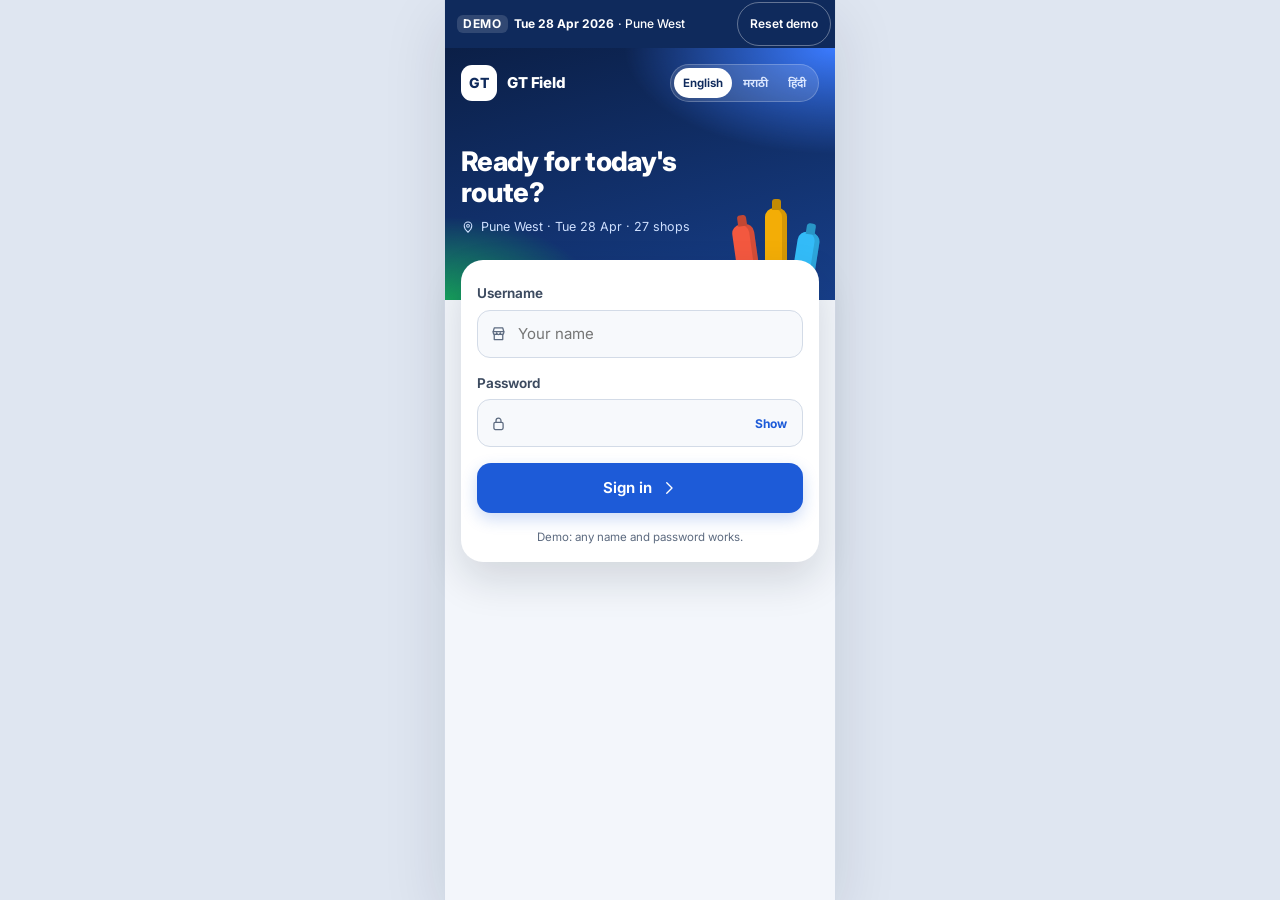
==== index.html @ ea98cc69 "390px frame, chic restyle, route map, login revamp, folds, booking cards, offer fix - Frame fixed at" ====
<!doctype html>
<!-- GT App prototype · hosted page, BUILT by scripts/build_single.py from scripts/shell.html, css/ and js/.
     Don't edit this file: edit the source and rebuild. It reads data/*.json next to it;
     to use the app without a server, open gt-app.html instead. -->
<html lang="en">
<head>
  <meta charset="utf-8">
  <meta name="viewport" content="width=device-width, initial-scale=1, viewport-fit=cover">
  <meta name="theme-color" content="#0f2a5c">
  <meta name="description" content="GT App prototype: a field-sales order flow for a soft-drinks rep in Pune West.">
  <title>GT App · prototype</title>
  <link rel="icon" href="data:image/svg+xml,%3Csvg xmlns='http://www.w3.org/2000/svg' viewBox='0 0 32 32'%3E%3Crect width='32' height='32' rx='7' fill='%231d4ed8'/%3E%3Ctext x='16' y='21' font-family='Inter,Arial,sans-serif' font-size='14' font-weight='700' fill='%23ffffff' text-anchor='middle'%3EGT%3C/text%3E%3C/svg%3E">
  <link rel="preconnect" href="https://fonts.googleapis.com">
  <link rel="preconnect" href="https://fonts.gstatic.com" crossorigin>
  <link rel="stylesheet" href="https://fonts.googleapis.com/css2?family=Inter:wght@400;500;600;700;800&family=Noto+Sans+Devanagari:wght@400;500;600;700&display=swap">
  <style>
/* GT App prototype · "field assistant"
   Clean, light and readable in sunlight: white cards on a cool grey page, one blue for actions,
   green for done, amber for attention. Restyle the whole app from the tokens below.
   Colour always means something, and never on its own (an icon or word goes with it). */

:root {
  /* colour: cool light surfaces, one blue for actions and selection, green for done/positive,
     amber for attention, red only for real problems. Text contrast on card/paper ≥ 4.5:1. */
  --paper: #f3f6fb;  --card: #ffffff;  --ink: #0f1c2e;  --ink-2: #3d4b60;  --muted: #5d6b80;
  --line: #e6ebf3;   --line-strong: #d3dbe7;
  --accent: #1d5bd8; --accent-ink: #ffffff; --accent-tint: #e8f0ff;
  --accent-press: #1649b0;
  --brand: #0f2a5c;  --brand-2: #1d5bd8;
  --green: #138a4f;  --green-press: #0f7342;
  --warm: #b4431a;
  --info-bg: #e8f0ff;    --info-ink: #1a4bb0;
  --caution-bg: #fff4de; --caution-ink: #7a4a05;
  --neutral-bg: #eef2f7; --neutral-ink: #3d4b60;
  --ok-bg: #e3f5ea;      --ok-ink: #11663c;
  --thin-bg: #f0ebfb;    --thin-ink: #4b3a88;
  --danger-bg: #fdecea;  --danger-ink: #a3261b;
  --press: #eef2f8;
  --margin-rule: transparent;

  /* type: one family (Inter; Noto Sans Devanagari for Marathi and Hindi), weights do the hierarchy */
  --font-body: "Inter", "Noto Sans Devanagari", system-ui, -apple-system, "Segoe UI", Roboto, "Noto Sans", sans-serif;
  --font-display: var(--font-body);
  --font-mono: var(--font-body);
  --t-xs: 12px; --t-sm: 13.5px; --t-md: 15px; --t-lg: 17px; --t-xl: 20px; --t-2xl: 23px;

  /* spacing, radius, sizes */
  --s1: 4px; --s2: 8px; --s3: 12px; --s4: 16px; --s5: 24px; --s6: 32px;
  --r1: 10px; --r2: 14px; --r3: 18px; --pill: 999px;
  --tap: 44px;
  --demo-h: 48px;
  --appbar-h: 56px;
  --shadow-card: 0 1px 2px rgba(15, 28, 46, 0.04), 0 4px 14px rgba(15, 28, 46, 0.05);
  --shadow-bar: 0 -6px 24px rgba(15, 28, 46, 0.08);
  --shadow-sheet: 0 -12px 40px rgba(15, 28, 46, 0.2);

  color-scheme: light;
}

/* ---------- base ---------- */
*, *::before, *::after { box-sizing: border-box; }
html { -webkit-text-size-adjust: 100%; text-size-adjust: 100%; }
body {
  margin: 0;
  background: var(--paper);
  color: var(--ink);
  font: 400 var(--t-md)/1.45 var(--font-body);
  -webkit-font-smoothing: antialiased;
  -webkit-tap-highlight-color: transparent;
}
body.has-sheet { overflow: hidden; }
h1, h2, h3, p, ul, ol, dl, dd, figure { margin: 0; }
ul, ol { padding: 0; list-style: none; }
a { color: var(--accent); }
button, input { font: inherit; color: inherit; }
button { cursor: pointer; }
code, .mono { font-family: var(--font-mono); font-size: 0.9em; }
pre { background: var(--neutral-bg); padding: var(--s3); border-radius: var(--r1); overflow-x: auto; }
[hidden] { display: none !important; }
:focus-visible { outline: 3px solid var(--accent); outline-offset: 2px; border-radius: 4px; }
.screen:focus { outline: none; }
.muted { color: var(--muted); }
.fine { font-size: var(--t-xs); color: var(--muted); line-height: 1.4; }
.num { font-variant-numeric: tabular-nums; }
.text-warn { color: var(--warm); display: inline-flex; align-items: center; gap: var(--s1); font-weight: 600; }

.icon { width: 20px; height: 20px; flex: none; }

.display {
  font-family: var(--font-display);
  font-weight: 750;
  font-size: var(--t-2xl);
  line-height: 1.2;
  letter-spacing: -0.02em;
  overflow-wrap: anywhere;
}
.eyebrow {
  font: 600 var(--t-xs)/1.3 var(--font-body);
  text-transform: uppercase;
  letter-spacing: 0.06em;
  color: var(--muted);
}

/* ---------- shell: a phone-width column (framed on wide screens) ---------- */
.shell { max-width: 390px; margin: 0 auto; min-height: 100vh; min-height: 100dvh; background: var(--paper); }
@media (min-width: 560px) {
  body { background: #dfe6f1; }
  .shell { box-shadow: 0 0 0 1px var(--line-strong), 0 20px 60px rgba(15, 28, 46, 0.12); }
}
.view { display: flex; flex-direction: column; min-height: calc(100vh - var(--demo-h)); min-height: calc(100dvh - var(--demo-h)); }
.page { flex: 1; padding: var(--s4) 0 var(--s5); }
.page-end { display: flex; margin: var(--s5) var(--s4) 0; }

.boot { display: grid; place-items: center; gap: var(--s3); padding: 30vh var(--s4) 0; color: var(--muted); text-align: center; }
.boot-mark { font: 800 var(--t-lg)/1 var(--font-display); background: var(--accent); color: #fff; border-radius: var(--r2); padding: 12px 10px; }
.noscript { padding: var(--s4); text-align: center; }

/* ---------- demo bar ---------- */
.demo-bar {
  height: var(--demo-h);
  display: flex; align-items: center; justify-content: space-between; gap: var(--s2);
  padding: 0 var(--s2) 0 var(--s3);
  background: var(--brand); color: #fff;
  font: 500 var(--t-xs)/1.2 var(--font-body);
}
.demo-bar-text { display: flex; align-items: center; gap: 6px; min-width: 0; white-space: nowrap; }
.demo-bar-text > span { flex: none; }
.demo-bar-text > .demo-bar-region { flex: 0 1 auto; min-width: 0; overflow: hidden; text-overflow: ellipsis; margin-left: -2px; }
.demo-bar-tag { background: rgba(255, 255, 255, 0.14); border-radius: 6px; padding: 2px 6px; text-transform: uppercase; letter-spacing: 0.06em; font-weight: 700; }
.demo-bar-date { font-weight: 700; }
.demo-bar-stub { background: #f6ead6; color: #74460f; border-radius: 4px; padding: 1px 5px; font-weight: 700; text-transform: uppercase; letter-spacing: 0.06em; }
.demo-bar-reset {
  flex: none;
  display: inline-flex; align-items: center; gap: 6px;
  min-height: 44px; padding: 0 12px; white-space: nowrap;
  margin-right: -4px;
  border: 1px solid rgba(255, 255, 255, 0.35); border-radius: var(--pill);
  background: transparent; color: #fff;
  font: 600 var(--t-xs)/1.2 var(--font-body);
}
.demo-bar-reset .icon { width: 14px; height: 14px; }
.demo-bar-reset:active { background: rgba(255, 255, 255, 0.12); }

/* ---------- app bar ---------- */
.app-bar {
  position: sticky; top: 0; z-index: 20;
  display: flex; align-items: center; gap: var(--s1);
  min-height: var(--appbar-h);
  padding: 0 var(--s2);
  background: rgba(255, 255, 255, 0.92);
  -webkit-backdrop-filter: saturate(1.4) blur(10px); backdrop-filter: saturate(1.4) blur(10px);
  border-bottom: 1px solid var(--line);
}
.app-bar-back {
  display: inline-flex; align-items: center; gap: 2px; flex: none;
  min-height: var(--tap); padding: 0 var(--s2) 0 var(--s1);
  color: var(--accent); font-weight: 600; text-decoration: none; border-radius: var(--r1);
}
.app-bar-back:active { background: var(--accent-tint); }
.app-bar-titles { min-width: 0; flex: 1; padding: var(--s2) 0; }
.app-bar-titles.is-flush { padding-left: var(--s2); }
.app-bar-title { font-size: var(--t-lg); font-weight: 700; letter-spacing: -0.01em; line-height: 1.25; white-space: nowrap; overflow: hidden; text-overflow: ellipsis; }
.app-bar-sub { font-size: var(--t-xs); color: var(--muted); white-space: nowrap; overflow: hidden; text-overflow: ellipsis; }
.app-bar-action {
  display: inline-flex; align-items: center; gap: 6px; flex: none;
  min-height: var(--tap); padding: 0 var(--s3);
  color: var(--accent); font-weight: 600; font-size: var(--t-sm); text-decoration: none; border-radius: var(--r1);
}
.app-bar-action:active { background: var(--accent-tint); }

/* ---------- buttons ---------- */
.btn {
  display: inline-flex; align-items: center; justify-content: center; gap: var(--s2);
  min-height: var(--tap); padding: 0 20px;
  border: 1px solid transparent; border-radius: var(--r2);
  font-size: var(--t-md); font-weight: 650; line-height: 1.2; text-align: center; text-decoration: none;
  transition: background-color 120ms ease, transform 80ms ease;
}
.btn:active:not(:disabled) { transform: scale(0.985); }
.btn:disabled { cursor: not-allowed; }
.btn-block { display: flex; width: 100%; }
.btn-primary { background: var(--accent); color: var(--accent-ink); box-shadow: 0 6px 16px rgba(29, 91, 216, 0.22); }
.btn-success { background: var(--green); color: #fff; box-shadow: 0 6px 16px rgba(19, 138, 79, 0.22); }
.btn-success:active:not(:disabled) { background: var(--green-press); }
.btn-primary:active:not(:disabled) { background: var(--accent-press); }
.btn-primary:disabled { background: var(--neutral-bg); color: var(--muted); box-shadow: none; }
.btn-secondary { background: var(--card); color: var(--ink); border-color: var(--line-strong); }
.btn-secondary:active { background: var(--press); }
.btn-ghost { background: transparent; color: var(--accent); }
.btn-ghost:active { background: var(--accent-tint); }
.btn-danger { background: var(--warm); color: #fff; }
.btn-danger-quiet { background: var(--card); color: var(--warm); border-color: var(--line-strong); }
.btn .icon { width: 18px; height: 18px; }

/* ---------- cards, sections, callouts ---------- */
.card {
  margin: 0 var(--s4) var(--s3);
  padding: var(--s4);
  background: var(--card);
  border: 1px solid var(--line);
  border-radius: var(--r3);
  box-shadow: var(--shadow-card);
}
.card-title, .section-title {
  display: flex; align-items: center; gap: var(--s2);
  font: 700 var(--t-sm)/1.3 var(--font-body);
  letter-spacing: -0.005em;
  color: var(--ink);
}
.card-title .icon, .section-title .icon { color: var(--accent); }
.card-title { margin-bottom: var(--s3); }
.card-title .icon, .section-title .icon { width: 16px; height: 16px; }
.section-title { margin: var(--s5) var(--s4) var(--s2); }
.sub-title { font-size: var(--t-sm); font-weight: 650; margin: var(--s4) 0 var(--s1); }

.callout {
  display: flex; gap: var(--s3); align-items: flex-start;
  margin: 0 var(--s4) var(--s3); padding: var(--s3) var(--s4);
  border-radius: var(--r2);
}
.callout .icon { margin-top: 1px; }
.callout-title { font-weight: 650; }
.callout-ok { background: var(--ok-bg); color: var(--ok-ink); }
.callout-caution { background: var(--caution-bg); color: var(--caution-ink); }

.inline-note {
  display: flex; gap: var(--s2); align-items: flex-start;
  margin-top: var(--s3); padding: var(--s2) var(--s3);
  background: var(--caution-bg); color: var(--caution-ink);
  border-radius: var(--r1); font-size: var(--t-sm);
}
.inline-note .icon { width: 18px; height: 18px; margin-top: 1px; }
.inline-note-info { background: var(--info-bg); color: var(--info-ink); margin: 0 var(--s4) var(--s3); }

/* key–value rows */
.kv > div {
  display: flex; justify-content: space-between; align-items: baseline; gap: var(--s3);
  padding: 10px 0; border-top: 1px solid var(--line);
}
.kv > div:first-child { border-top: 0; padding-top: 0; }
.kv > div:last-child { padding-bottom: 0; }
.kv + .kv { margin-top: 10px; padding-top: 10px; border-top: 1px solid var(--line); }
.kv dt { color: var(--ink-2); flex: none; }
.kv dd { text-align: right; font-weight: 600; font-variant-numeric: tabular-nums; overflow-wrap: anywhere; }
.kv dd .muted { font-weight: 400; }
.kv .is-warn dt, .kv .is-warn dd { color: var(--warm); }
.kv .is-warn dd { display: inline-flex; align-items: center; gap: var(--s1); }
.kv .kv-total dt { color: var(--ink); font-weight: 650; }
.kv .kv-total dd { font-size: var(--t-xl); }

/* ---------- pills, badges, tags ---------- */
.pill {
  display: inline-flex; align-items: center; gap: 4px;
  max-width: 100%; min-height: 26px; padding: 2px 10px;
  border-radius: var(--pill);
  font-size: var(--t-xs); font-weight: 650; line-height: 1.3;
}
.pill .icon { width: 14px; height: 14px; }
.pill-info { background: var(--info-bg); color: var(--info-ink); }
.pill-caution { background: var(--caution-bg); color: var(--caution-ink); }
.pill-neutral { background: var(--neutral-bg); color: var(--neutral-ink); }
.pill-ok { background: var(--ok-bg); color: var(--ok-ink); }
.pill-thin { background: var(--thin-bg); color: var(--thin-ink); }
.pill-tier { background: var(--card); color: var(--ink); border: 1px solid var(--line-strong); }
.tier-gem { width: 8px; height: 8px; transform: rotate(45deg); border-radius: 1px; background: var(--ink-2); flex: none; margin: 0 2px; }
.pill-tier[data-tier="Diamond"] .tier-gem { background: var(--ink); }
.pill-tier[data-tier="Gold"] .tier-gem { background: #9a7417; }
.pill-tier[data-tier="Silver"] .tier-gem { background: #8e8b83; }
.pill-tier[data-tier="Bronze"] .tier-gem { background: #9b5a2f; }
.pill-tier[data-tier="Iron"] .tier-gem { background: #55524b; border-radius: 50%; transform: none; }

.persona-tag {
  display: inline-block; align-self: flex-start;
  margin-top: var(--s2); padding: 1px 6px;
  border: 1px dashed var(--line-strong); border-radius: 6px;
  font: 500 var(--t-xs)/1.5 var(--font-body); color: var(--muted);
}

/* ---------- lists and rows ---------- */
.list {
  margin: 0 var(--s4);
  background: var(--card);
  border: 1px solid var(--line);
  border-radius: var(--r3);
  box-shadow: var(--shadow-card);
  overflow: hidden;
}
.list > li + li { border-top: 1px solid var(--line); }
.row {
  display: flex; align-items: center; gap: var(--s3);
  min-height: 72px; padding: 14px var(--s3) 14px var(--s4);
  color: inherit; text-decoration: none;
}
.row:active { background: var(--press); }
.row-main { display: flex; flex-direction: column; min-width: 0; flex: 1; }
.row-title { font-size: var(--t-md); font-weight: 650; line-height: 1.3; overflow-wrap: anywhere; }
.row-meta { font-size: var(--t-sm); color: var(--ink-2); margin-top: 2px; }
.row-tags { display: flex; flex-wrap: wrap; gap: 6px; margin-top: var(--s2); }
.row-chev { color: var(--muted); }
.list-count { margin: 0 var(--s4) var(--s2); font-size: var(--t-sm); color: var(--muted); }

.route-stop {
  flex: none; display: grid; place-items: center;
  width: 32px; height: 32px; border-radius: 50%;
  background: var(--accent-tint); border: 0;
  font: 700 var(--t-sm)/1 var(--font-body); color: var(--accent);
}
.route-row.is-done .route-stop { background: var(--ok-bg); border-color: transparent; color: var(--ok-ink); }
.route-row.is-done .route-stop .icon { width: 18px; height: 18px; }

/* ---------- landing ---------- */
.hero { padding: var(--s2) var(--s4) var(--s4); }
.hero-title { margin-top: var(--s1); }
.hero-sub { margin-top: var(--s1); color: var(--ink-2); font-size: var(--t-sm); }
.progress-head { display: flex; align-items: center; justify-content: space-between; gap: var(--s2); flex-wrap: wrap; }
.progress-title { font-size: var(--t-md); }
.progress-track { display: flex; gap: 4px; margin: var(--s3) 0 var(--s4); }
.progress-seg { flex: 1; height: 8px; border-radius: var(--pill); background: var(--line-strong); }
.progress-seg.is-on { background: var(--green); }
.stats { display: grid; grid-template-columns: repeat(3, 1fr); gap: var(--s2); }
.stats > div { padding: var(--s2) var(--s3); background: var(--paper); border-radius: var(--r1); border: 1px solid var(--line); }
.stats dt { font-size: var(--t-xs); color: var(--muted); }
.stats dd { font-size: var(--t-lg); font-weight: 800; letter-spacing: -0.01em; font-variant-numeric: tabular-nums; overflow-wrap: anywhere; }
.progress .fine { margin-top: var(--s3); }

/* ---------- toolbar: search + chips ---------- */
.toolbar {
  position: sticky; top: var(--appbar-h); z-index: 15;
  padding: var(--s3) 0 var(--s1);
  background: var(--paper);
  border-bottom: 1px solid var(--line);
}
.search {
  display: flex; align-items: center; gap: var(--s2);
  margin: 0 var(--s4);
  height: calc(var(--tap) + 2px); padding-left: var(--s3);
  background: var(--card);
  border: 1px solid var(--line-strong); border-radius: var(--r2);
}
.search:focus-within { border-color: var(--accent); box-shadow: 0 0 0 3px var(--accent-tint); }
.search .icon { color: var(--muted); }
.search-input { flex: 1; min-width: 0; height: 100%; border: 0; background: transparent; font-size: var(--t-md); outline: none; }
.search-input::-webkit-search-cancel-button { display: none; }
.search-input::placeholder { color: var(--muted); }
.search-clear { height: 100%; padding: 0 var(--s4); border: 0; background: transparent; color: var(--accent); font-weight: 600; font-size: var(--t-sm); border-radius: 0 var(--r2) var(--r2) 0; }

.chips {
  display: flex; gap: var(--s2);
  padding: var(--s2) var(--s4);
  overflow-x: auto; overscroll-behavior-x: contain;
  scrollbar-width: none;
}
.chips::-webkit-scrollbar { display: none; }
.chip {
  flex: none;
  display: inline-flex; align-items: center; gap: 6px;
  min-height: 44px; padding: 0 14px;
  border: 1px solid var(--line-strong); border-radius: var(--pill);
  background: var(--card); color: var(--ink-2);
  font-size: var(--t-sm); font-weight: 600; white-space: nowrap;
}
.chip[aria-pressed="true"] { background: var(--accent-tint); border-color: var(--accent); color: var(--accent); }
.chip-count { font: 700 var(--t-xs)/1 var(--font-body); opacity: 0.75; }

/* ---------- empty states ---------- */
.empty { display: flex; flex-direction: column; align-items: center; text-align: center; gap: var(--s2); padding: var(--s6) var(--s5); }
.empty.is-compact { padding: var(--s3) 0 var(--s1); }
.empty-icon { display: grid; place-items: center; width: 48px; height: 48px; border-radius: 50%; background: var(--neutral-bg); color: var(--ink-2); }
.empty.is-compact .empty-icon { width: 40px; height: 40px; }
.empty-title { font-size: var(--t-lg); font-weight: 650; overflow-wrap: anywhere; }
.empty.is-compact .empty-title { font-size: var(--t-md); }
.empty-body { color: var(--ink-2); max-width: 32ch; }
.empty .btn { margin-top: var(--s2); }

/* ---------- login ---------- */
.login {
  padding: var(--s6) var(--s4) var(--s5);
  background: radial-gradient(120% 60% at 100% 0%, #dbe7ff 0, rgba(219, 231, 255, 0) 60%), linear-gradient(180deg, #eef3fc 0, var(--paper) 55%);
}
.login-brand { display: flex; align-items: center; gap: var(--s3); margin-left: var(--s5); }
.brand-mark {
  display: grid; place-items: center; flex: none;
  width: 52px; height: 52px; border-radius: var(--r2);
  background: linear-gradient(135deg, var(--brand-2), var(--brand)); color: #fff;
  font: 800 var(--t-xl)/1 var(--font-display);
  box-shadow: 0 8px 20px rgba(29, 91, 216, 0.3);
}
.login-title { display: flex; align-items: baseline; flex-wrap: wrap; gap: var(--s2); }
.proto-tag { font: 600 var(--t-xs)/1.4 var(--font-body); color: var(--muted); border: 1px dashed var(--line-strong); padding: 1px 6px; border-radius: 6px; letter-spacing: 0; background: var(--paper); }
.login-lede { margin: var(--s5) 0 var(--s4) var(--s5); color: var(--ink-2); font-size: var(--t-lg); line-height: 1.4; }
.login-form { margin: 0; display: grid; gap: var(--s4); padding: var(--s5) var(--s4); }
.login-foot { margin: var(--s5) 0 0 var(--s5); font-size: var(--t-sm); color: var(--muted); line-height: 1.6; }
.login-foot strong { color: var(--ink); }
.field { display: grid; gap: 6px; }
.field-label { font-size: var(--t-sm); font-weight: 650; color: var(--ink-2); }
.input {
  height: var(--tap); padding: 0 var(--s3);
  background: var(--card); border: 1px solid var(--line-strong); border-radius: var(--r2);
  font-size: var(--t-md);
}
.input:focus { outline: none; border-color: var(--accent); box-shadow: 0 0 0 3px var(--accent-tint); }
.input[aria-invalid="true"] { border-color: var(--warm); }
.field-error { display: flex; align-items: center; gap: 6px; color: var(--warm); font-size: var(--t-sm); font-weight: 600; }
.field-error .icon { width: 16px; height: 16px; }
.hint { display: flex; align-items: center; justify-content: center; gap: 6px; color: var(--muted); font-size: var(--t-sm); }
.hint .icon { width: 16px; height: 16px; }

/* ---------- outlet details ---------- */
.outlet-head { display: flex; flex-direction: column; padding: 0 var(--s4) var(--s4); }
.outlet-head .persona-tag { margin: 0 0 var(--s2); }
.outlet-addr { margin-top: var(--s2); color: var(--ink-2); }
.outlet-owner { margin-top: var(--s2); font-size: var(--t-sm); color: var(--ink-2); }
.outlet-head .row-tags { margin-top: var(--s3); }

.scheme-list { display: grid; gap: var(--s2); }
.scheme-row {
  display: flex; align-items: center; gap: var(--s2);
  min-height: 56px; padding: var(--s3) var(--s2) var(--s3) var(--s3);
  border: 1px solid var(--line); border-left: 4px solid var(--line-strong); border-radius: var(--r2);
  color: inherit; text-decoration: none; background: var(--card);
}
.scheme-row:active { background: var(--press); }
.scheme-row.st-enrolled { border-left-color: var(--green); background: #f4fbf7; }
.scheme-row.st-applicable { border-left-color: var(--info-ink); }
.scheme-row.st-used { border-left-color: var(--line-strong); }
.scheme-row.st-not { border-left-style: dashed; }
.scheme-row-main { display: flex; flex-direction: column; min-width: 0; flex: 1; }
.scheme-head { display: flex; flex-wrap: wrap; align-items: center; justify-content: space-between; gap: var(--s1) var(--s2); }
.scheme-name { font-weight: 650; }
.scheme-offer { margin-top: 2px; color: var(--ink-2); font-size: var(--t-sm); }
.scheme-meta { margin-top: var(--s1); font-size: var(--t-xs); color: var(--muted); }
.scheme-row.st-not .scheme-name, .scheme-row.st-not .scheme-offer { color: var(--muted); }
.scheme-legend { margin-top: var(--s3); }

.mini-list > li {
  display: grid; grid-template-columns: 1fr auto auto; gap: var(--s3); align-items: baseline;
  padding: 8px 0; border-top: 1px solid var(--line); font-size: var(--t-sm);
}
.mini-list > li:first-child { border-top: 0; }
.mini-list > li > span:last-child { text-align: right; font-weight: 600; min-width: 64px; }
.mini-list .pill { min-height: 20px; padding: 0 6px; margin-left: 4px; }

.strip { margin: 0; }
.strip-bars { display: grid; grid-template-columns: repeat(13, 1fr); gap: 4px; align-items: end; height: 76px; }
.strip-col { display: flex; flex-direction: column; justify-content: flex-end; align-items: stretch; height: 100%; min-width: 0; }
.strip-val { font: 600 var(--t-xs)/1.2 var(--font-body); letter-spacing: -0.02em; color: var(--ink-2); text-align: center; margin-bottom: 3px; min-height: 13px; }
.strip-bar { display: block; background: var(--accent); border-radius: 3px 3px 1px 1px; }
.strip-col.is-current .strip-bar {
  background: repeating-linear-gradient(135deg, var(--accent) 0 3px, #8fb0ee 3px 6px);
}
.strip-col.is-zero .strip-bar { background: var(--line-strong); }
.strip-labels { display: grid; grid-template-columns: repeat(13, 1fr); gap: 4px; margin-top: 4px; font: 500 var(--t-xs)/1 var(--font-body); color: var(--muted); text-align: center; }
.strip-labels .is-current { color: var(--ink); font-weight: 700; }
.strip figcaption { margin-top: var(--s2); }

.notes > li + li { margin-top: var(--s3); padding-top: var(--s3); border-top: 1px solid var(--line); }
.note-date { font: 600 var(--t-xs)/1.3 var(--font-body); color: var(--muted); margin-bottom: 2px; }

/* ---------- sticky bottom bars ---------- */
.bottom-bar, .cart-bar {
  position: sticky; bottom: 0; z-index: 15;
  padding: var(--s3) var(--s4) calc(var(--s3) + env(safe-area-inset-bottom));
  background: var(--card);
  border-top: 1px solid var(--line);
  box-shadow: var(--shadow-bar);
}
.bottom-bar-split { display: grid; grid-template-columns: auto 1fr; gap: var(--s2); }

/* ---------- booking ---------- */
.page-book { padding-top: var(--s3); }
.sku-list { margin: 0 var(--s4); display: grid; gap: var(--s2); }
.sku {
  display: grid; grid-template-columns: minmax(0, 1fr) auto; column-gap: var(--s3); align-items: center;
  padding: var(--s3) var(--s3) var(--s3) var(--s4);
  background: var(--card);
  border: 1px solid var(--line); border-radius: var(--r3);
  box-shadow: var(--shadow-card);
  position: relative;
}
.sku.has-qty { border-color: #b7cbf3; box-shadow: inset 4px 0 0 var(--accent), var(--shadow-card); }
.sku-text { min-width: 0; }
.sku-name { font-weight: 650; line-height: 1.3; overflow-wrap: anywhere; }
.sku-pack { margin-top: 2px; font: 500 var(--t-xs)/1.4 var(--font-body); color: var(--muted); }
.sku-rate { margin-top: 2px; font-size: var(--t-sm); color: var(--ink-2); }
.sku-rate strong { color: var(--ink); font-variant-numeric: tabular-nums; }
.sku-chips { grid-column: 1 / -1; display: flex; flex-wrap: wrap; gap: 6px; margin-top: var(--s2); }
.sku .slot { grid-column: 1 / -1; }
.scheme-chip {
  display: inline-flex; align-items: center; gap: 4px;
  min-height: 26px; padding: 2px 10px 2px 8px;
  border-radius: var(--pill);
  background: var(--info-bg); color: var(--info-ink);
  font-size: var(--t-xs); font-weight: 650;
}
.scheme-chip .icon { width: 14px; height: 14px; }
.scheme-chip.is-off { background: transparent; color: var(--muted); border: 1px dashed var(--line-strong); padding-left: 10px; font-weight: 500; }
.scheme-chip.is-used { background: var(--neutral-bg); color: var(--neutral-ink); }

.stepper {
  display: inline-flex; align-items: stretch;
  border: 1px solid var(--line-strong); border-radius: var(--r2);
  background: var(--card); overflow: hidden;
}
.step {
  width: var(--tap); height: var(--tap);
  border: 0; background: transparent; color: var(--accent);
  font-size: 24px; font-weight: 500; line-height: 1;
}
.step:active:not(:disabled) { background: var(--accent-tint); }
.step:disabled { color: var(--line-strong); cursor: default; }
.qty {
  width: 52px; height: var(--tap);
  border: 0; border-left: 1px solid var(--line); border-right: 1px solid var(--line);
  background: transparent; text-align: center;
  font-size: var(--t-lg); font-weight: 700; font-variant-numeric: tabular-nums;
}
.qty:focus { outline: none; background: var(--accent-tint); }
.sku.has-qty .qty { color: var(--accent); }
.qty-hint { grid-column: 1 / -1; justify-self: end; margin-top: var(--s1); font-size: var(--t-xs); font-weight: 650; color: var(--warm); }

.cart-bar { display: flex; align-items: center; justify-content: space-between; gap: var(--s3); }
.cart-sum { min-width: 0; }
.cart-main { display: flex; flex-wrap: wrap; gap: 0 var(--s2); font-size: var(--t-lg); font-variant-numeric: tabular-nums; }
.cart-main span { color: var(--ink-2); }
.cart-extra { font-size: var(--t-sm); color: var(--ok-ink); font-weight: 600; }
.cart-extra.is-quiet { color: var(--muted); font-weight: 400; }
.cart-bar .btn { flex: none; padding: 0 16px 0 20px; }

/* ---------- review ---------- */
.review-outlet { font-family: var(--font-display); font-size: var(--t-xl); font-weight: 750; letter-spacing: -0.015em; line-height: 1.2; }
.review-head .row-tags { margin-top: var(--s3); }
.lines { margin-bottom: var(--s2); }
.line { padding: 10px 0; border-top: 1px solid var(--line); }
.line:first-child { border-top: 0; padding-top: 0; }
.line { display: grid; grid-template-columns: minmax(0, 1fr) auto; gap: 2px var(--s3); align-items: baseline; }
.line-name { font-weight: 600; overflow-wrap: anywhere; }
.line-qty { font-size: var(--t-sm); color: var(--ink-2); font-variant-numeric: tabular-nums; }
.line-value { font-weight: 650; }
.line-free { grid-column: 1 / -1; display: inline-flex; align-items: center; gap: 6px; justify-self: start; margin-top: 4px; padding: 2px 10px 2px 8px; border-radius: var(--pill); background: var(--ok-bg); color: var(--ok-ink); font-size: var(--t-sm); font-weight: 650; }
.line-free .icon { width: 16px; height: 16px; }
.scheme-notes { display: grid; gap: var(--s2); }
.scheme-note { display: flex; gap: var(--s2); align-items: flex-start; font-size: var(--t-sm); padding: var(--s2) var(--s3); border-radius: var(--r1); }
.scheme-note .icon { width: 18px; height: 18px; flex: none; margin-top: 1px; }
.scheme-note.is-on { background: var(--ok-bg); color: var(--ok-ink); }
.scheme-note.is-warn { background: var(--caution-bg); color: var(--caution-ink); }
.scheme-note.is-off { background: var(--paper); color: var(--muted); }

/* scheme estimate on review: visibly separate from what is billed */
.est-box { margin-top: var(--s3); padding: var(--s3); border: 1px dashed #b7cbf3; border-radius: var(--r2); background: #f7faff; }
.est-title { display: flex; align-items: center; gap: 6px; font-size: var(--t-sm); font-weight: 700; color: var(--info-ink); margin-bottom: var(--s2); }
.est-title .icon { width: 16px; height: 16px; }
.est-box .fine { margin-top: var(--s2); }

/* ---------- saved ---------- */
.saved-hero { display: flex; flex-direction: column; align-items: center; text-align: center; padding: var(--s5) var(--s4) var(--s5); gap: var(--s2); }
.saved-icon { display: grid; place-items: center; width: 64px; height: 64px; border-radius: 50%; background: var(--ok-bg); color: var(--ok-ink); }
.saved-icon .icon { width: 32px; height: 32px; }
.saved-outlet { color: var(--ink-2); font-size: var(--t-lg); }
.stack { display: grid; gap: var(--s2); margin: var(--s4) var(--s4) 0; }

/* ---------- fatal ---------- */
.fatal { padding-top: var(--s6); }
.fatal .card { display: grid; gap: var(--s3); }
.fatal-icon { color: var(--warm); }
.fatal-icon .icon { width: 32px; height: 32px; }
.fatal .display { font-size: var(--t-xl); }

/* ---------- bottom sheet ---------- */
.sheet-wrap { position: fixed; inset: 0; z-index: 50; display: flex; align-items: flex-end; justify-content: center; }
.sheet-backdrop { position: absolute; inset: 0; background: rgba(15, 28, 46, 0.45); animation: fade-in 160ms ease both; }
.sheet {
  position: relative; width: 100%; max-width: 480px;
  max-height: 88vh; max-height: 88dvh; overflow-y: auto; overscroll-behavior: contain;
  padding: var(--s3) var(--s4) calc(var(--s4) + env(safe-area-inset-bottom));
  background: var(--card); border-radius: var(--r3) var(--r3) 0 0;
  box-shadow: var(--shadow-sheet);
  animation: sheet-up 200ms cubic-bezier(0.2, 0.8, 0.2, 1) both;
}
.sheet-handle { display: block; width: 40px; height: 4px; margin: 0 auto var(--s4); border-radius: var(--pill); background: var(--line-strong); }
.sheet-title { font-family: var(--font-display); font-size: var(--t-xl); font-weight: 750; letter-spacing: -0.015em; line-height: 1.2; }
.sheet-body { margin-top: var(--s2); color: var(--ink-2); display: grid; gap: var(--s2); }
.sheet-actions { display: grid; gap: var(--s2); margin-top: var(--s5); }
.sheet-wrap.is-leaving .sheet { animation: sheet-down 160ms ease both; }
.sheet-wrap.is-leaving .sheet-backdrop { animation: fade-out 160ms ease both; }
@keyframes sheet-up { from { transform: translateY(100%); } to { transform: none; } }
@keyframes sheet-down { from { transform: none; } to { transform: translateY(100%); } }
@keyframes fade-in { from { opacity: 0; } to { opacity: 1; } }
@keyframes fade-out { from { opacity: 1; } to { opacity: 0; } }

/* ---------- toast ---------- */
.toast {
  position: fixed; left: 50%; bottom: calc(96px + env(safe-area-inset-bottom)); z-index: 60;
  display: flex; align-items: center; gap: var(--s2);
  width: max-content; max-width: min(440px, calc(100vw - 32px));
  padding: var(--s3) var(--s4);
  background: var(--ink); color: #fff;
  border-radius: var(--r2); box-shadow: 0 10px 30px rgba(15, 28, 46, 0.25);
  font-size: var(--t-sm); font-weight: 600;
  opacity: 0; transform: translate(-50%, 8px);
  transition: opacity 200ms ease, transform 200ms ease;
}
.toast.is-in { opacity: 1; transform: translate(-50%, 0); }
.toast .icon { width: 18px; height: 18px; color: #9fd8b5; }

@media (prefers-reduced-motion: reduce) {
  *, *::before, *::after { animation-duration: 1ms !important; transition-duration: 1ms !important; }
}

/* ---------- round 3: language, scheme states, collapsible, directions ---------- */
.lang-btn {
  flex: none; display: inline-flex; align-items: center; gap: 4px;
  min-height: 44px; padding: 0 10px; margin-left: 2px;
  border: 1px solid var(--line-strong); border-radius: var(--pill);
  background: var(--card); color: var(--ink-2);
  font-size: var(--t-xs); font-weight: 700;
}
.lang-btn .icon { width: 16px; height: 16px; }
.lang-btn:active { background: var(--press); }
.lang-seg { display: flex; gap: 4px; padding: 4px; margin: 0 0 var(--s5) var(--s5); border: 1px solid var(--line-strong); border-radius: var(--pill); background: var(--card); width: fit-content; }
.lang-seg-btn { min-height: 44px; padding: 0 14px; border: 0; border-radius: var(--pill); background: transparent; color: var(--ink-2); font-weight: 650; font-size: var(--t-sm); }
.lang-seg-btn[aria-pressed="true"] { background: var(--accent); color: #fff; }

.outlet-actions { display: flex; align-items: center; justify-content: space-between; gap: var(--s3); margin-top: var(--s3); }
.outlet-actions .outlet-owner { margin: 0; min-width: 0; }
.btn-compact { flex: none; min-height: 44px; padding: 0 14px; font-size: var(--t-sm); border-radius: var(--pill); }
.btn-compact .icon { width: 18px; height: 18px; color: var(--accent); }

/* scheme states: each looks different at a glance */
.pill-applicable { background: var(--info-bg); color: var(--info-ink); border: 1px solid #c3d3f3; }
.pill-enrolled { background: var(--green); color: #fff; }
.pill-enrolled .icon { stroke-width: 2.6; }
.pill-used { background: var(--neutral-bg); color: var(--neutral-ink); }
.pill-off { background: transparent; color: var(--muted); border: 1px dashed var(--line-strong); font-weight: 600; }

/* collapsible card (cooler) */
details.collapse { padding: 0; }
.collapse-head {
  display: flex; align-items: center; gap: var(--s2);
  min-height: 56px; padding: var(--s3) var(--s3) var(--s3) var(--s4);
  list-style: none; cursor: pointer;
}
.collapse-head::-webkit-details-marker { display: none; }
.collapse-head .card-title { margin: 0; flex: none; }
.collapse-sum { margin-left: auto; display: inline-flex; align-items: center; gap: 4px; font-size: var(--t-sm); color: var(--ink-2); text-align: right; min-width: 0; }
.collapse-sum .icon { width: 16px; height: 16px; }
.collapse-chev { color: var(--muted); transition: transform 150ms ease; flex: none; }
details[open] > summary .collapse-chev { transform: rotate(90deg); }
.collapse-body { padding: 0 var(--s4) var(--s4); }

/* scheme chips on Order booking: applicable ones are buttons that add the scheme's quantity */
button.scheme-chip { border: 0; font: inherit; font-size: var(--t-xs); font-weight: 650; cursor: pointer; }
.scheme-chip.is-add { min-height: 44px; padding: 4px 6px 4px 12px; gap: 6px; border: 1px solid #c3d3f3; }
.scheme-chip.is-add:active { background: #d3e0f8; }
.scheme-chip.is-add:disabled { opacity: 0.5; cursor: default; }
.chip-plus { display: inline-grid; place-items: center; min-width: 36px; height: 32px; padding: 0 6px; border-radius: var(--pill); background: var(--accent); color: #fff; font-weight: 700; font-variant-numeric: tabular-nums; }
.cart-sep { color: var(--muted); }

/* ---------- talking points ---------- */
.tp {
  margin: 0 var(--s4) var(--s3);
  border: 1px solid #d6e2fa; border-radius: var(--r3);
  background: linear-gradient(180deg, #edf3ff 0, #f7f9ff 64px, var(--card) 120px);
  box-shadow: 0 1px 2px rgba(29, 75, 176, 0.05), 0 8px 22px rgba(29, 75, 176, 0.08);
  overflow: hidden;
}
.tp-head { display: flex; align-items: center; gap: var(--s3); padding: var(--s4) var(--s4) var(--s2); }
.tp-mark { flex: none; display: grid; place-items: center; width: 40px; height: 40px; border-radius: var(--r2); background: var(--info-ink); color: #fff; }
.tp-mark .icon { width: 22px; height: 22px; }
.tp-title { font-family: var(--font-display); font-size: var(--t-lg); font-weight: 750; letter-spacing: -0.01em; line-height: 1.2; }
.tp-sub { font-size: var(--t-xs); color: var(--muted); margin-top: 2px; }
.tp-list { padding: 0 var(--s4); }
.tp-item { display: flex; gap: var(--s3); padding: var(--s3) 0; border-top: 1px solid var(--line); }
.tp-list > .tp-item:first-child { border-top: 0; }
.tp-extra { display: none; }
.tp-list.is-open .tp-extra { display: flex; }
.tp-icon { flex: none; display: grid; place-items: center; width: 36px; height: 36px; border-radius: 50%; background: var(--neutral-bg); color: var(--neutral-ink); }
.tp-icon .icon { width: 19px; height: 19px; }
.tone-sun .tp-icon { background: #fdebd3; color: #8a4a0c; }
.tone-thin .tp-icon { background: var(--thin-bg); color: var(--thin-ink); }
.tone-ok .tp-icon { background: var(--ok-bg); color: var(--ok-ink); }
.tone-info .tp-icon { background: var(--info-bg); color: var(--info-ink); }
.tone-warn .tp-icon { background: #f8e3d9; color: var(--warm); }
.tp-text { min-width: 0; flex: 1; }
.tp-cat { font-size: var(--t-xs); font-weight: 700; letter-spacing: 0.05em; text-transform: uppercase; color: var(--muted); }
.tone-warn .tp-cat { color: var(--warm); }
.tp-point { margin-top: 1px; font-weight: 650; line-height: 1.35; overflow-wrap: anywhere; }
.tp-detail { margin-top: 2px; font-size: var(--t-sm); color: var(--ink-2); }
.tp-src { margin-top: 4px; font-size: var(--t-xs); color: var(--muted); }
.tp-src a { font-weight: 650; display: inline-block; padding: 14px 4px; margin: -14px -4px; }
.tp-empty { padding: 0 var(--s4) var(--s4); color: var(--ink-2); }
.tp-more { display: block; width: calc(100% - 2 * var(--s4)); margin: 0 var(--s4) var(--s2); min-height: 44px; border: 1px solid var(--line-strong); border-radius: var(--r2); background: var(--card); color: var(--accent); font-weight: 650; }
.tp-rep { margin: var(--s1) var(--s4) var(--s3); border: 1px solid var(--line); border-radius: var(--r2); background: var(--paper); }
.tp-rep > summary { display: flex; align-items: center; gap: var(--s2); min-height: 48px; padding: 0 var(--s3); list-style: none; cursor: pointer; color: var(--ink-2); font-weight: 650; font-size: var(--t-sm); }
.tp-rep > summary::-webkit-details-marker { display: none; }
.tp-rep > summary .icon { width: 16px; height: 16px; }
.tp-rep-note { margin-left: auto; font-weight: 400; font-size: var(--t-xs); color: var(--muted); }
.tp-rep .tp-list { padding: 0 var(--s3); }
.sheet .tp-list { padding: 0; }
.sheet .tp-rep { margin: var(--s2) 0 0; }
.tp-open {
  display: flex; align-items: center; gap: var(--s3);
  width: calc(100% - 2 * var(--s4)); margin: var(--s3) var(--s4) 0; min-height: 52px; padding: 0 var(--s3);
  border: 1px solid #d3def3; border-radius: var(--r2);
  background: linear-gradient(90deg, #eaf1fd, var(--card)); color: var(--info-ink);
  font-weight: 650; text-align: left;
}
.tp-open-mark { display: grid; place-items: center; width: 32px; height: 32px; border-radius: 10px; background: var(--info-ink); color: #fff; }
.tp-open-mark .icon { width: 18px; height: 18px; }
.tp-open-chev { margin-left: auto; color: var(--info-ink); }

/* ---------- scheme detail ---------- */
.sd-hero { margin: 0 var(--s4) var(--s3); padding: var(--s4); border-radius: var(--r3); background: var(--card); border: 1px solid var(--line); box-shadow: var(--shadow-card); }
.sd-hero.st-enrolled { border-top: 4px solid var(--green); }
.sd-hero.st-applicable { border-top: 4px solid var(--info-ink); }
.sd-name { margin-top: var(--s1); }
.sd-chip { display: inline-flex; align-items: center; gap: 6px; margin-top: var(--s3); padding: 6px 12px; border-radius: var(--pill); background: var(--info-bg); color: var(--info-ink); font-weight: 700; }
.sd-chip .icon { width: 16px; height: 16px; }
.sd-status { display: flex; align-items: flex-start; gap: var(--s3); margin-top: var(--s4); padding: var(--s3); border-radius: var(--r2); flex-wrap: wrap; }
.sd-status > div { flex: 1; min-width: 60%; }
.sd-status-icon { flex: none; display: grid; place-items: center; width: 32px; height: 32px; border-radius: 50%; background: rgba(255, 255, 255, 0.7); }
.sd-status-icon .icon { width: 18px; height: 18px; }
.sd-status-title { font-weight: 700; }
.sd-status-body { font-size: var(--t-sm); margin-top: 2px; }
.sd-status-applicable { background: var(--info-bg); color: var(--info-ink); }
.sd-status-enrolled { background: var(--ok-bg); color: var(--ok-ink); }
.sd-status-used { background: var(--neutral-bg); color: var(--neutral-ink); }
.sd-status-not { background: var(--paper); color: var(--ink-2); border: 1px dashed var(--line-strong); }
.sd-offer { font-size: var(--t-lg); line-height: 1.45; }
.sd-kv dd { max-width: 62%; }
.sd-products > li { grid-template-columns: 1fr auto; }

/* ---------- Devanagari (Marathi, Hindi): no letter-spacing or caps, a little more leading ---------- */
:lang(mr) body, :lang(hi) body { line-height: 1.55; }
:lang(mr) .card-title, :lang(hi) .card-title,
:lang(mr) .section-title, :lang(hi) .section-title,
:lang(mr) .eyebrow, :lang(hi) .eyebrow,
:lang(mr) .tp-cat, :lang(hi) .tp-cat,
:lang(mr) .demo-bar-tag, :lang(hi) .demo-bar-tag,
:lang(mr) .note-date, :lang(hi) .note-date,
:lang(mr) .persona-tag, :lang(hi) .persona-tag,
:lang(mr) .sku-pack, :lang(hi) .sku-pack,
:lang(mr) .demo-bar, :lang(hi) .demo-bar,
:lang(mr) .demo-bar-reset, :lang(hi) .demo-bar-reset {
  font-family: var(--font-body); letter-spacing: 0; text-transform: none;
}
:lang(mr) .card-title, :lang(hi) .card-title, :lang(mr) .section-title, :lang(hi) .section-title { font-size: 13px; font-weight: 700; }
:lang(mr) .display, :lang(hi) .display, :lang(mr) .tp-title, :lang(hi) .tp-title, :lang(mr) .sheet-title, :lang(hi) .sheet-title { font-family: var(--font-body); font-weight: 700; letter-spacing: 0; }

/* ====================================================================================
   Field assistant features (Landing, leaderboard, alerts, outlet tools, booking hints)
   ==================================================================================== */

/* clock in / out, inside the Landing header */
.clock { display: flex; align-items: center; gap: var(--s2); margin-top: var(--s3); padding: 6px 6px 6px var(--s3); border-radius: var(--pill); background: var(--card); border: 1px solid var(--line); box-shadow: var(--shadow-card); }
.clock-text { flex: 1; min-width: 0; font-size: var(--t-sm); color: var(--ink-2); }
.clock-text strong { color: var(--green); }
.clock-dot { width: 10px; height: 10px; border-radius: 50%; background: var(--green); box-shadow: 0 0 0 4px rgba(19, 138, 79, 0.15); flex: none; }
.clock.is-closed > .icon { color: var(--green); }
.clock .btn-compact { min-height: 40px; }

/* alert banners */
.alerts { display: grid; grid-template-columns: minmax(0, 1fr); gap: var(--s2); margin: 0 var(--s4) var(--s3); }
.alert { display: flex; align-items: center; gap: var(--s3); width: 100%; min-height: 56px; padding: var(--s2) var(--s3); border: 1px solid var(--line); border-radius: var(--r2); background: var(--card); text-align: left; box-shadow: var(--shadow-card); }
.alert-icon { flex: none; display: grid; place-items: center; width: 36px; height: 36px; border-radius: 10px; background: var(--info-bg); color: var(--info-ink); }
.alert.tone-warn .alert-icon { background: var(--caution-bg); color: var(--caution-ink); }
.alert.tone-ok .alert-icon { background: var(--ok-bg); color: var(--ok-ink); }
.alert-text { display: flex; flex-direction: column; min-width: 0; flex: 1; }
.alert-title { font-weight: 650; font-size: var(--t-sm); line-height: 1.35; }
.alert-sub { font-size: var(--t-xs); color: var(--muted); white-space: nowrap; overflow: hidden; text-overflow: ellipsis; }
.alert-chev { color: var(--muted); }

/* pre-season target */
.target-head { display: flex; align-items: flex-start; justify-content: space-between; gap: var(--s3); }
.target-title { font-size: var(--t-lg); font-weight: 750; letter-spacing: -0.01em; margin-top: 2px; }
.target-pct { font-size: 30px; font-weight: 800; letter-spacing: -0.03em; color: var(--accent); line-height: 1; }
.meter { position: relative; height: 10px; margin: var(--s3) 0; border-radius: var(--pill); background: var(--neutral-bg); overflow: hidden; }
.meter-fill { position: absolute; inset: 0 auto 0 0; border-radius: var(--pill); background: linear-gradient(90deg, var(--accent), #3f86f5); }
.meter.is-small { height: 6px; margin: 6px 0 0; }
.target-stats { display: grid; grid-template-columns: repeat(4, 1fr); gap: var(--s2); }
.target-stats dt { font-size: var(--t-xs); color: var(--muted); }
.target-stats dd { font-size: var(--t-md); font-weight: 750; font-variant-numeric: tabular-nums; }
.target-note { margin-top: var(--s3); font-size: var(--t-sm); font-weight: 600; color: var(--ink-2); }
.target .fine { margin-top: 4px; }
.target-secondary { display: flex; justify-content: space-between; gap: var(--s2); margin-top: var(--s3); padding-top: var(--s3); border-top: 1px solid var(--line); font-size: var(--t-sm); color: var(--ink-2); }
.target-secondary .num { font-weight: 650; color: var(--ink); }
.rank-row { display: flex; align-items: center; gap: var(--s3); margin: var(--s3) calc(-1 * var(--s2)) calc(-1 * var(--s2)); padding: var(--s2); min-height: 52px; border-radius: var(--r2); background: var(--paper); color: inherit; text-decoration: none; }
.rank-row:active { background: var(--press); }
.rank-badge { display: inline-flex; align-items: center; gap: 4px; padding: 4px 10px; border-radius: var(--pill); background: #fff4de; color: #7a4a05; font-weight: 800; font-size: var(--t-sm); flex: none; }
.rank-badge .icon { width: 16px; height: 16px; }
.rank-text { flex: 1; min-width: 0; font-size: var(--t-sm); font-weight: 600; }

/* assistant line */
.assist { display: flex; gap: var(--s3); margin: 0 var(--s4) var(--s3); padding: var(--s3) var(--s4); border-radius: var(--r3); background: linear-gradient(135deg, #0f2a5c, #1d4ea8); color: #fff; box-shadow: 0 8px 22px rgba(15, 42, 92, 0.22); }
.assist-mark { flex: none; display: grid; place-items: center; width: 36px; height: 36px; border-radius: 10px; background: rgba(255, 255, 255, 0.14); }
.assist-text { display: grid; gap: 4px; font-size: var(--t-sm); min-width: 0; }
.assist-link { display: inline-flex; align-items: center; gap: 2px; min-height: 36px; color: #cfe0ff; font-weight: 700; text-decoration: none; }
.assist-link .icon { width: 16px; height: 16px; }

/* sheets with details */
.sheet-lede { color: var(--ink); font-size: var(--t-md); }
.sheet-kv { margin-top: var(--s2); }
.sheet-kv dd { max-width: 62%; }
.say-box { margin-top: var(--s2); padding: var(--s3); border-radius: var(--r2); background: var(--info-bg); color: var(--info-ink); font-size: var(--t-sm); }
.say-label { display: flex; align-items: center; gap: 6px; font-weight: 700; margin-bottom: 4px; }
.say-label .icon { width: 16px; height: 16px; }
.sheet-body .fine .icon { width: 14px; height: 14px; vertical-align: -2px; }

/* leaderboard */
.lb-hero { text-align: left; }
.lb-rank { font-size: 40px; font-weight: 800; letter-spacing: -0.03em; line-height: 1.1; margin-top: 4px; }
.lb-rank .muted { font-size: var(--t-md); font-weight: 500; letter-spacing: 0; }
.lb-lede { margin-top: var(--s1); color: var(--ink-2); }
.lb-row { display: flex; align-items: flex-start; gap: var(--s3); padding: var(--s3) var(--s4); }
.lb-row.is-me { background: var(--accent-tint); }
.lb-pos { flex: none; display: grid; place-items: center; width: 28px; height: 28px; border-radius: 50%; background: var(--neutral-bg); font-weight: 800; font-size: var(--t-sm); }
.lb-row.is-me .lb-pos { background: var(--accent); color: #fff; }
.lb-main { display: flex; flex-direction: column; min-width: 0; flex: 1; }
.lb-name { font-weight: 700; }
.lb-terr { font-size: var(--t-xs); color: var(--muted); }
.lb-metrics { display: flex; flex-wrap: wrap; gap: 4px 10px; margin-top: 6px; font-size: var(--t-xs); color: var(--ink-2); }
.lb-metrics b { font-weight: 700; color: var(--ink); }
.lb-metrics .is-best b { color: var(--green); }
.lb-score { flex: none; display: flex; flex-direction: column; align-items: flex-end; }
.lb-score .num { font-size: var(--t-lg); font-weight: 800; }
.lb-score-l { font-size: var(--t-xs); color: var(--muted); }
.lb-gap { text-align: center; color: var(--muted); padding: 2px 0; letter-spacing: 0.2em; }
.defs > div { padding: 8px 0; border-top: 1px solid var(--line); }
.defs > div:first-child { border-top: 0; padding-top: 0; }
.defs dt { font-weight: 700; font-size: var(--t-sm); }
.defs dd { font-size: var(--t-sm); color: var(--ink-2); }
.card .fine { margin-top: var(--s3); }

/* outlet tools */
.outlet-title { display: flex; align-items: flex-start; gap: var(--s2); flex-wrap: wrap; }
.outlet-title .outlet-name { flex: 1 1 auto; min-width: 0; }
.issue-badge { display: inline-flex; align-items: center; gap: 4px; min-height: 36px; margin-top: 4px; padding: 0 12px; border: 0; border-radius: var(--pill); background: var(--danger-bg); color: var(--danger-ink); font-size: var(--t-xs); font-weight: 750; }
.issue-badge .icon { width: 15px; height: 15px; }
.tools { display: grid; grid-template-columns: repeat(4, 1fr); gap: var(--s2); margin-top: var(--s3); }
.tool { display: flex; flex-direction: column; align-items: center; justify-content: center; gap: 4px; min-height: 64px; padding: var(--s2) 4px; border: 1px solid var(--line); border-radius: var(--r2); background: var(--card); color: var(--ink-2); font-size: var(--t-xs); font-weight: 650; text-decoration: none; box-shadow: var(--shadow-card); }
.tool .icon { width: 22px; height: 22px; color: var(--accent); }
.tool:active { background: var(--press); }
.card-head { display: flex; align-items: center; justify-content: space-between; gap: var(--s2); margin: -8px 0 var(--s2); }
.card-head .card-title { margin: 0; }
.notes > li.is-fresh { position: relative; }
.note-date .icon { width: 13px; height: 13px; vertical-align: -2px; }
.textarea { height: auto; min-height: 96px; padding: var(--s3); resize: vertical; line-height: 1.45; font: inherit; }
.mic.is-on { background: var(--danger-bg); color: var(--danger-ink); border-color: #f3c3bd; }
.mic.is-on .icon { animation: pulse 1s ease-in-out infinite; }
@keyframes pulse { 50% { opacity: 0.35; } }
.cat-chips { display: flex; flex-wrap: wrap; gap: 6px; }
.cat-chips .chip { min-height: 40px; }
.issue-list > li { padding: var(--s3) 0; border-top: 1px solid var(--line); display: grid; gap: 4px; }
.issue-list > li:first-child { border-top: 0; }
.issue-list > li:not(.is-open) > p:not(.issue-meta) { color: var(--muted); }
.issue-meta { display: flex; align-items: center; gap: var(--s2); font-size: var(--t-xs); }
.call-num { display: flex; align-items: center; gap: var(--s2); padding: var(--s3); border-radius: var(--r2); background: var(--paper); font-weight: 650; }
.prep { display: grid; gap: var(--s2); }
.prep li { display: flex; gap: var(--s2); align-items: flex-start; font-size: var(--t-sm); color: var(--ink-2); }
.prep .icon { width: 18px; height: 18px; color: var(--accent); margin-top: 1px; }
.warn-box { display: flex; gap: var(--s2); align-items: flex-start; padding: var(--s3); border-radius: var(--r2); background: var(--caution-bg); color: var(--caution-ink); font-weight: 600; font-size: var(--t-sm); }
.kv-expand { padding: 10px 0; border-top: 1px solid var(--line); }
.kv-expand > summary { display: flex; justify-content: space-between; gap: var(--s3); list-style: none; cursor: pointer; min-height: 28px; align-items: center; }
.kv-expand > summary::-webkit-details-marker { display: none; }
.kv-dt { color: var(--ink-2); }
.kv-dd { display: inline-flex; align-items: center; gap: 4px; font-weight: 600; color: var(--accent); }
.kv-expand[open] .collapse-chev { transform: rotate(90deg); }
.order-lines { margin-top: var(--s2); padding: var(--s2) var(--s3); border-radius: var(--r1); background: var(--paper); }
.order-lines li { display: grid; grid-template-columns: minmax(0, 1fr) auto auto; gap: var(--s3); align-items: baseline; padding: 6px 0; font-size: var(--t-sm); border-top: 1px solid var(--line); }
.order-lines li:first-child { border-top: 0; }
.ol-name { display: flex; flex-direction: column; font-weight: 600; min-width: 0; }
.ol-pack, .soh-meta { font-size: var(--t-xs); color: var(--muted); font-weight: 400; }
.ol-val { min-width: 64px; text-align: right; color: var(--ink-2); }
.soh li { display: flex; justify-content: space-between; gap: var(--s3); padding: 8px 0; border-top: 1px solid var(--line); font-size: var(--t-sm); }
.soh li:first-child { border-top: 0; }
.soh-name { display: flex; flex-direction: column; min-width: 0; font-weight: 600; }
.soh-val { display: flex; flex-direction: column; align-items: flex-end; gap: 2px; font-weight: 700; }
.soh-val .pill { min-height: 20px; padding: 0 8px; }

/* booking: stock status, details, newer packs */
.sku-status { display: flex; flex-wrap: wrap; align-items: center; gap: 6px 8px; margin-top: 6px; }
.stock-tag { display: inline-flex; align-items: center; gap: 5px; font-size: var(--t-xs); font-weight: 650; color: var(--ok-ink); }
.stock-dot { width: 8px; height: 8px; border-radius: 50%; background: currentColor; flex: none; }
.stock-tag.is-limited { color: var(--caution-ink); }
.stock-tag.is-out { color: var(--danger-ink); }
.new-tag { font-size: var(--t-xs); font-weight: 700; padding: 1px 8px; border-radius: var(--pill); background: var(--thin-bg); color: var(--thin-ink); }
.sku-more { min-height: 32px; padding: 0 4px; margin-left: auto; border: 0; background: transparent; color: var(--accent); font-size: var(--t-xs); font-weight: 700; }
.sku.is-out { background: #fbfcfe; }
.sku.is-out .sku-name { color: var(--muted); }
.sku-detail { grid-column: 1 / -1; margin-top: var(--s3); padding: var(--s3); border-radius: var(--r2); background: var(--paper); font-size: var(--t-sm); }
.sku-facts > div { display: flex; justify-content: space-between; gap: var(--s3); padding: 4px 0; }
.sku-facts dt { color: var(--ink-2); }
.sku-facts dd { font-weight: 650; text-align: right; }
.sku-detail .fine { margin-top: 6px; }
.alt-line { display: flex; gap: 6px; align-items: flex-start; margin-top: var(--s2); color: var(--caution-ink); font-weight: 600; }
.alt-line .icon { width: 16px; height: 16px; margin-top: 2px; }
.evidence { margin-top: var(--s3); padding-top: var(--s2); border-top: 1px solid var(--line); }
.evidence-title { display: flex; align-items: center; gap: 6px; font-weight: 700; color: var(--thin-ink); margin-bottom: 4px; }
.evidence-title .icon { width: 16px; height: 16px; }
.evidence li { padding: 2px 0; }
.demo-flag { font-size: 11px; font-weight: 700; padding: 0 6px; border-radius: 4px; border: 1px dashed var(--line-strong); color: var(--muted); white-space: nowrap; }

/* Season Check: the order assistant */
.sc { margin: 0 var(--s4) var(--s3); padding: var(--s4); border-radius: var(--r3); background: var(--card); border: 1px solid #cddcfa; box-shadow: 0 1px 2px rgba(29, 75, 176, 0.05), 0 10px 26px rgba(29, 75, 176, 0.1); }
.sc-head { display: flex; gap: var(--s3); align-items: flex-start; }
.sc-mark { flex: none; display: grid; place-items: center; width: 40px; height: 40px; border-radius: 12px; background: linear-gradient(135deg, var(--brand-2), var(--brand)); color: #fff; }
.sc-eyebrow { font-size: var(--t-xs); font-weight: 700; color: var(--accent); letter-spacing: 0.02em; }
.sc-est { color: var(--thin-ink); }
.sc-whatif { color: var(--warm); }
.sc-title { font-size: var(--t-lg); font-weight: 800; letter-spacing: -0.015em; line-height: 1.25; margin-top: 2px; }
.sc-sub { margin-top: 4px; font-size: var(--t-sm); color: var(--ink-2); }
.sc-quiet { border-color: var(--line); box-shadow: var(--shadow-card); }
.sc-quiet .sc-head > .icon { color: var(--muted); margin-top: 2px; }
.sc-packs { margin-top: var(--s3); border-radius: var(--r2); background: var(--paper); padding: 4px var(--s3); }
.sc-packs li { display: flex; justify-content: space-between; gap: var(--s3); padding: 7px 0; border-top: 1px solid var(--line); font-size: var(--t-sm); }
.sc-packs li:first-child { border-top: 0; }
.sc-pack { font-weight: 600; min-width: 0; }
.sc-qty { font-weight: 800; }
.sc-was { font-weight: 500; color: var(--muted); }
.focus-dot { color: #c78a00; font-size: 12px; }
.sc-gates { margin-top: var(--s3); display: grid; gap: 6px; }
.sc-gates li { display: flex; gap: 6px; align-items: flex-start; font-size: var(--t-sm); color: var(--caution-ink); }
.sc-gates .icon { width: 16px; height: 16px; margin-top: 2px; flex: none; }
.sc-why { margin-top: var(--s3); }
.sc-why > summary { display: flex; align-items: center; gap: 4px; min-height: 40px; list-style: none; cursor: pointer; color: var(--accent); font-weight: 700; font-size: var(--t-sm); }
.sc-why > summary::-webkit-details-marker { display: none; }
.sc-why[open] > summary .collapse-chev { transform: rotate(90deg); }
.sc-why ul { display: grid; gap: 4px; padding-left: 18px; list-style: disc; font-size: var(--t-sm); color: var(--ink-2); }
.sc-why .btn { margin-top: var(--s2); }
.sc-cta { margin-top: var(--s3); }
.sc-live { margin-top: var(--s3); padding: var(--s3); }
.sc-progress p { font-size: var(--t-sm); }
.meter-fill.is-over { background: linear-gradient(90deg, var(--warm), #e0773f); }
.sc-ok { display: flex; align-items: center; gap: 6px; font-size: var(--t-sm); color: var(--ok-ink); font-weight: 600; margin-top: 6px; }
.sc-ok .icon { width: 18px; height: 18px; }
.fd-list { display: grid; gap: var(--s2); margin-top: var(--s2); }
.fd { display: grid; grid-template-columns: minmax(0, 1fr) auto; gap: 4px var(--s2); align-items: center; padding: var(--s2) var(--s3); border-radius: var(--r1); background: var(--paper); border-left: 4px solid var(--line-strong); }
.fd-tag { grid-column: 1 / -1; font-size: 11px; font-weight: 800; letter-spacing: 0.04em; text-transform: uppercase; }
.fd-text { font-size: var(--t-sm); line-height: 1.4; }
.fd-act { min-height: 40px; }
.fd.typ-warning { border-left-color: var(--warm); background: #fff6f1; }
.fd.typ-warning .fd-tag { color: var(--warm); }
.fd.lvl-block { border-left-color: var(--danger-ink); background: var(--danger-bg); }
.fd.typ-scheme { border-left-color: var(--thin-ink); background: #f7f4fd; }
.fd.typ-scheme .fd-tag { color: var(--thin-ink); }
.fd.typ-reco { border-left-color: var(--accent); background: #f4f8ff; }
.fd.typ-reco .fd-tag { color: var(--accent); }
.fd.typ-info .fd-tag { color: var(--muted); }
.fd-rep { margin: var(--s2) 0 0; }
.fd-rep .fd-list { padding: 0 var(--s2) var(--s2); }
.chip-suggested { border-color: #b7cbf3; color: var(--accent); }
.chip-suggested .icon { width: 16px; height: 16px; }
.sku-sug { display: flex; gap: 6px; align-items: center; margin-top: var(--s2); padding: 6px 10px; border-radius: var(--r1); background: var(--accent-tint); color: var(--info-ink); font-size: var(--t-xs); font-weight: 650; }
.sku-sug .icon { width: 14px; height: 14px; flex: none; }
.sku-sug.is-met { background: var(--ok-bg); color: var(--ok-ink); }
.rc .fd-list { margin-top: 0; }
.offer-art { display: grid; place-items: center; width: 64px; height: 64px; margin: 0 auto var(--s2); border-radius: 50%; background: #fff4de; color: #b86b00; }
.offer-art .icon { width: 30px; height: 30px; }
.offer-text { text-align: center; font-size: var(--t-md); font-weight: 650; color: var(--ink); }
.sheet-body .offer-art + .offer-text + .fine { text-align: center; }
.outlook-dir { margin-bottom: var(--s2); padding: var(--s2) var(--s3); border-radius: var(--r1); font-weight: 700; font-size: var(--t-sm); }
.dir-up { background: var(--ok-bg); color: var(--ok-ink); }
.dir-down { background: var(--caution-bg); color: var(--caution-ink); }
.dir-steady { background: var(--info-bg); color: var(--info-ink); }
.outlook .kv dd { max-width: 62%; }
.outlook .prep { margin-top: 4px; }
.outlook .prep .icon { color: var(--green); }

/* tier marks and persistent ration warning */
.tier-ico { width: 15px; height: 15px; flex: none; }
.pill-tier .tier-gem { display: none; }
.ration-warn { grid-column: 1 / -1; display: flex; align-items: center; gap: 6px; margin-top: var(--s2); padding: 6px 10px; border-radius: var(--r1); background: var(--caution-bg); color: var(--caution-ink); font-size: var(--t-xs); font-weight: 700; }
.ration-warn .icon { width: 15px; height: 15px; }

/* ====================================================================================
   Landing v2: branded header, target ring, premium alerts, push, next stop, route cards
   ==================================================================================== */
.hero-top { position: relative; padding: var(--s3) var(--s4) var(--s4); color: #fff; overflow: hidden;
  background: radial-gradient(120% 90% at 100% 0%, #2e6bf0 0, rgba(46, 107, 240, 0) 60%), linear-gradient(160deg, #0f2a5c 0%, #173f8a 70%, #1d4fb0 100%); }
.hero-top::after { content: ""; position: absolute; right: -40px; top: -30px; width: 160px; height: 160px; border-radius: 50%; background: rgba(255, 255, 255, 0.06); pointer-events: none; }
.hero-bar { display: flex; align-items: center; justify-content: space-between; gap: var(--s2); }
.hero-date { display: inline-flex; align-items: center; gap: 6px; font-size: var(--t-xs); font-weight: 600; color: #cfe0ff; }
.hero-date .icon { width: 15px; height: 15px; }
.hero-bar-acts { display: flex; align-items: center; gap: 6px; }
.hero-icon { display: grid; place-items: center; width: 38px; height: 38px; border-radius: 50%; background: rgba(255, 255, 255, 0.12); color: #fff; }
.hero-icon .icon { width: 19px; height: 19px; }
.hero-top .lang-btn { min-height: 38px; background: rgba(255, 255, 255, 0.12); border-color: transparent; color: #fff; }
.hero-hi { margin-top: var(--s2); font-size: 24px; font-weight: 800; letter-spacing: -0.02em; line-height: 1.2; }
.hero-chips { display: flex; flex-wrap: wrap; gap: var(--s2); margin-top: var(--s3); }
.hchip { display: inline-flex; align-items: center; gap: 6px; min-height: 36px; padding: 0 12px; border-radius: var(--pill); border: 1px solid rgba(255, 255, 255, 0.22); background: rgba(255, 255, 255, 0.1); color: #fff; font-size: var(--t-sm); font-weight: 650; text-decoration: none; }
.hchip .icon { width: 16px; height: 16px; }
.hchip.is-start { background: #16a05a; border-color: #16a05a; box-shadow: 0 6px 16px rgba(22, 160, 90, 0.35); }
.hchip.is-on .hchip-act { margin-left: 4px; padding: 2px 8px; border-radius: var(--pill); background: rgba(255, 255, 255, 0.18); font-size: var(--t-xs); }
.hchip.is-rank { background: rgba(255, 196, 61, 0.16); border-color: rgba(255, 196, 61, 0.45); color: #ffe39a; }
.hchip.is-rank .icon:last-child { width: 14px; height: 14px; opacity: 0.8; }
.live-dot { width: 9px; height: 9px; border-radius: 50%; background: #3ee08a; box-shadow: 0 0 0 0 rgba(62, 224, 138, 0.6); animation: live 1.6s infinite; }
@keyframes live { 70% { box-shadow: 0 0 0 7px rgba(62, 224, 138, 0); } 100% { box-shadow: 0 0 0 0 rgba(62, 224, 138, 0); } }
.goal { margin-top: var(--s3); border-radius: var(--r3); background: rgba(255, 255, 255, 0.1); border: 1px solid rgba(255, 255, 255, 0.16); -webkit-backdrop-filter: blur(6px); backdrop-filter: blur(6px); }
.goal > summary { display: flex; align-items: center; gap: var(--s3); padding: var(--s3); list-style: none; cursor: pointer; }
.goal > summary::-webkit-details-marker { display: none; }
.goal .collapse-chev { color: #cfe0ff; margin-left: auto; }
.goal[open] > summary .collapse-chev { transform: rotate(90deg); }
.ring { --p: 0; flex: none; display: grid; place-items: center; width: 58px; height: 58px; border-radius: 50%;
  background: conic-gradient(#ffd166 calc(var(--p) * 1%), rgba(255, 255, 255, 0.16) 0); }
.ring > span { display: grid; place-items: center; width: 46px; height: 46px; border-radius: 50%; background: #133773; font-size: 13px; font-weight: 800; }
.goal-main { display: flex; flex-direction: column; gap: 2px; min-width: 0; }
.goal-title { font-size: var(--t-xs); font-weight: 700; color: #cfe0ff; text-transform: uppercase; letter-spacing: 0.06em; }
.goal-nums { font-size: var(--t-md); }
.goal-nums strong { font-size: var(--t-lg); font-weight: 800; }
.goal-meta { display: flex; flex-wrap: wrap; gap: 4px 10px; font-size: var(--t-xs); color: #cfe0ff; }
.goal-gain { display: inline-flex; align-items: center; gap: 3px; color: #7ff0b0; font-weight: 800; }
.goal-gain .icon { width: 14px; height: 14px; }
.goal-body { padding: 0 var(--s3) var(--s3); display: grid; gap: 6px; }
.goal-line { display: flex; gap: 8px; align-items: flex-start; font-size: var(--t-sm); color: #e6eeff; }
.goal-line .icon { width: 16px; height: 16px; margin-top: 1px; color: #ffd166; flex: none; }
.goal-sub { display: flex; justify-content: space-between; margin-top: 4px; padding-top: 8px; border-top: 1px solid rgba(255, 255, 255, 0.15); font-size: var(--t-sm); color: #cfe0ff; }
.goal-sub strong { color: #fff; }

.page-home { padding-top: var(--s3); }
.alerts { margin: 0 var(--s4) var(--s3); display: grid; grid-template-columns: minmax(0, 1fr); gap: var(--s2); }
.alerts-head { display: flex; align-items: center; justify-content: space-between; gap: var(--s2); }
.alerts-head p { display: flex; align-items: center; gap: 6px; font-size: var(--t-xs); font-weight: 800; letter-spacing: 0.06em; text-transform: uppercase; color: var(--warm); }
.alerts-head .icon { width: 15px; height: 15px; animation: ring-bell 2.4s ease-in-out infinite; transform-origin: 50% 10%; }
@keyframes ring-bell { 0%, 70%, 100% { transform: rotate(0); } 75% { transform: rotate(14deg); } 85% { transform: rotate(-12deg); } 95% { transform: rotate(6deg); } }
.alerts-allow { min-height: 32px; padding: 0 10px; border: 1px solid var(--line-strong); border-radius: var(--pill); background: var(--card); color: var(--accent); font-size: var(--t-xs); font-weight: 700; }
.alert { position: relative; display: flex; align-items: center; gap: var(--s3); width: 100%; min-height: 64px; padding: var(--s3); border: 0; border-radius: var(--r3); text-align: left; color: #fff; overflow: hidden; box-shadow: 0 10px 24px rgba(15, 28, 46, 0.16); }
.alert::after { content: ""; position: absolute; right: -24px; bottom: -34px; width: 110px; height: 110px; border-radius: 50%; background: rgba(255, 255, 255, 0.1); }
.alert.tone-scheme { background: linear-gradient(120deg, #5b2bd8, #9b3de0 55%, #e0569b); }
.alert.tone-up { background: linear-gradient(120deg, #0d7a4a, #15a562 60%, #3cc98a); }
.alert.tone-down { background: linear-gradient(120deg, #b3361a, #e0622b 60%, #f39a3a); }
.alert-icon { flex: none; display: grid; place-items: center; width: 40px; height: 40px; border-radius: 12px; background: rgba(255, 255, 255, 0.18); }
.alert-text { display: flex; flex-direction: column; min-width: 0; flex: 1; position: relative; z-index: 1; }
.alert-tag { align-self: flex-start; padding: 1px 7px; border-radius: 6px; background: rgba(255, 255, 255, 0.22); font-size: 10.5px; font-weight: 800; letter-spacing: 0.06em; text-transform: uppercase; }
.alert-title { margin-top: 3px; font-weight: 750; font-size: var(--t-sm); line-height: 1.3; }
.alert-sub { font-size: var(--t-xs); opacity: 0.88; white-space: nowrap; overflow: hidden; text-overflow: ellipsis; }
.alert-go { position: relative; z-index: 1; flex: none; padding: 6px 12px; border-radius: var(--pill); background: #fff; color: var(--ink); font-size: var(--t-xs); font-weight: 800; }
.push { position: fixed; left: 50%; top: 10px; z-index: 70; display: flex; gap: var(--s3); align-items: flex-start; width: min(440px, calc(100vw - 20px)); padding: var(--s3); border: 0; border-radius: 18px; text-align: left;
  background: rgba(252, 253, 255, 0.97); color: var(--ink); box-shadow: 0 16px 40px rgba(15, 28, 46, 0.28); transform: translate(-50%, -130%); transition: transform 300ms cubic-bezier(0.2, 0.9, 0.3, 1.2); }
.push.is-in { transform: translate(-50%, 0); }
.push-app { flex: none; display: grid; place-items: center; width: 36px; height: 36px; border-radius: 10px; background: linear-gradient(135deg, var(--brand-2), var(--brand)); color: #fff; font-size: 12px; font-weight: 800; }
.push-text { display: flex; flex-direction: column; min-width: 0; }
.push-top { display: flex; justify-content: space-between; gap: var(--s2); font-size: var(--t-xs); color: var(--muted); }
.push.tone-scheme .push-top b { color: #7a2fd6; }
.push.tone-down .push-top b { color: var(--warm); }
.push.tone-up .push-top b { color: var(--green); }
.push-title { font-weight: 750; font-size: var(--t-sm); }
.push-sub { font-size: var(--t-xs); color: var(--ink-2); white-space: nowrap; overflow: hidden; text-overflow: ellipsis; }

.day { padding: var(--s3) var(--s4); }
.day-head { display: flex; justify-content: space-between; align-items: center; gap: var(--s2); }
.day-title { display: inline-flex; align-items: center; gap: 6px; font-weight: 750; font-size: var(--t-sm); }
.day-title .icon { width: 17px; height: 17px; color: var(--accent); }
.day-count { font-size: var(--t-sm); color: var(--ink-2); }
.day-count strong { font-size: var(--t-lg); color: var(--ink); }
.day-track { height: 8px; margin: var(--s2) 0 var(--s3); border-radius: var(--pill); background: var(--neutral-bg); overflow: hidden; }
.day-track > span { display: block; height: 100%; border-radius: var(--pill); background: linear-gradient(90deg, #16a05a, #3cc98a); }
.day-stats { display: grid; grid-template-columns: repeat(3, 1fr); gap: var(--s2); }
.day-stats dt { display: flex; align-items: center; gap: 4px; font-size: var(--t-xs); color: var(--muted); }
.day-stats dt .icon { width: 13px; height: 13px; }
.day-stats dd { font-size: var(--t-lg); font-weight: 800; font-variant-numeric: tabular-nums; }
.win { display: flex; align-items: center; gap: 8px; margin: 0 var(--s4) var(--s3); padding: 8px 12px; border-radius: var(--r2); background: #fff7e0; color: #7a5200; font-size: var(--t-sm); font-weight: 700; }
.win .icon { width: 18px; height: 18px; color: #d49400; flex: none; }
.win.is-new { animation: pop 500ms cubic-bezier(0.2, 0.9, 0.3, 1.4); }
@keyframes pop { from { transform: scale(0.94); opacity: 0; } to { transform: none; opacity: 1; } }
.win-count { margin-left: auto; padding: 1px 8px; border-radius: var(--pill); background: rgba(212, 148, 0, 0.15); font-size: var(--t-xs); }
.next { margin: 0 var(--s4) var(--s3); padding: var(--s3) var(--s4); border-radius: var(--r3); background: linear-gradient(135deg, #0f2a5c, #1d4ea8); color: #fff; box-shadow: 0 10px 24px rgba(15, 42, 92, 0.22); }
.next-label { font-size: var(--t-xs); font-weight: 800; letter-spacing: 0.06em; text-transform: uppercase; color: #9fc0ff; }
.next-row { display: flex; align-items: center; gap: var(--s2); margin-top: 4px; }
.next-main { flex: 1; min-width: 0; display: flex; flex-direction: column; color: #fff; text-decoration: none; }
.next-name { font-size: var(--t-lg); font-weight: 800; }
.next-meta { font-size: var(--t-xs); color: #cfe0ff; }
.next .icon-btn { background: rgba(255, 255, 255, 0.14); color: #fff; }
.next-go { width: 100%; margin-top: var(--s3); min-height: 40px; background: #fff; color: var(--brand); font-size: var(--t-sm); }
.next-go .icon { width: 16px; height: 16px; }

/* list cards with quick actions */
.row-wrap { display: flex; align-items: center; }
.row-wrap > .row { flex: 1; min-width: 0; }
.row-acts { display: flex; gap: 6px; padding-right: var(--s3); flex: none; }
.icon-btn { display: grid; place-items: center; width: 38px; height: 38px; border-radius: 50%; border: 0; background: var(--accent-tint); color: var(--accent); }
.icon-btn .icon { width: 18px; height: 18px; }
.icon-btn.is-call { background: #e3f5ea; color: var(--green); }
.icon-btn:active { transform: scale(0.94); }
.row { min-height: 64px; padding: 10px var(--s2) 10px var(--s3); gap: var(--s3); }
.row-title { font-size: var(--t-md); }
.row-meta { font-size: var(--t-xs); }
.row-tags { margin-top: 6px; gap: 5px; }
.row-tags .pill { min-height: 22px; padding: 1px 8px; font-size: 11.5px; }
.route-stop { width: 28px; height: 28px; font-size: var(--t-xs); }
.section-title { font-size: var(--t-xs); text-transform: uppercase; letter-spacing: 0.07em; color: var(--muted); margin: var(--s4) var(--s4) var(--s2); }

/* leaderboard v2 */
.page-lb { padding-top: var(--s3); }
.lb-me { margin: 0 var(--s4) var(--s3); padding: var(--s3) var(--s4); border-radius: var(--r3); color: #fff; background: linear-gradient(140deg, #0f2a5c, #1d4ea8); box-shadow: 0 10px 24px rgba(15, 42, 92, 0.22); }
.lb-me-top { display: flex; align-items: center; gap: var(--s3); }
.lb-me-rank { flex: none; font-size: 30px; font-weight: 800; letter-spacing: -0.03em; color: #ffd166; }
.lb-me-rank small { font-size: var(--t-sm); color: #9fc0ff; font-weight: 600; }
.lb-me-text { flex: 1; min-width: 0; }
.lb-me-name { font-weight: 750; }
.lb-me-gap { font-size: var(--t-xs); color: #cfe0ff; }
.lb-me-pct { display: flex; flex-direction: column; align-items: flex-end; }
.lb-me-pct b { font-size: var(--t-xl); font-weight: 800; }
.lb-me-pct small, .lb-score small { font-size: 11px; opacity: 0.8; }
.lb-tiles { display: grid; grid-template-columns: repeat(5, 1fr); gap: 6px; margin-top: var(--s3); }
.lb-tile { display: flex; flex-direction: column; align-items: center; gap: 2px; padding: 8px 2px; border-radius: 12px; background: rgba(255, 255, 255, 0.1); text-align: center; }
.lb-tile .icon { width: 17px; height: 17px; color: #ffd166; }
.lb-tile b { font-size: var(--t-sm); font-weight: 800; }
.lb-tile span { font-size: 10px; line-height: 1.2; color: #cfe0ff; }
.lb-list { margin: 0 var(--s4) var(--s3); background: var(--card); border: 1px solid var(--line); border-radius: var(--r3); box-shadow: var(--shadow-card); overflow: hidden; }
.lb-list > li + li { border-top: 1px solid var(--line); }
.lb-list > li.is-me { background: var(--accent-tint); }
.lb-row > summary { display: flex; align-items: center; gap: 10px; padding: 10px var(--s3); list-style: none; cursor: pointer; min-height: 56px; }
.lb-row > summary::-webkit-details-marker { display: none; }
.lb-pos { flex: none; display: grid; place-items: center; width: 24px; height: 24px; border-radius: 50%; background: var(--neutral-bg); font-size: 12px; font-weight: 800; }
.is-me .lb-pos { background: var(--accent); color: #fff; }
.lb-avatar { flex: none; display: grid; place-items: center; width: 34px; height: 34px; border-radius: 50%; font-size: 12px; font-weight: 800; color: var(--ink-2); }
.lb-main { display: flex; flex-direction: column; min-width: 0; flex: 1; }
.lb-name { font-weight: 700; font-size: var(--t-sm); white-space: nowrap; overflow: hidden; text-overflow: ellipsis; }
.lb-terr { font-size: 11.5px; color: var(--muted); white-space: nowrap; overflow: hidden; text-overflow: ellipsis; }
.lb-score { flex: none; display: flex; flex-direction: column; align-items: flex-end; }
.lb-score b { font-size: var(--t-md); font-weight: 800; }
.lb-more { display: flex; flex-wrap: wrap; gap: 6px; padding: 0 var(--s3) var(--s3) 80px; }
.lb-more span { display: inline-flex; align-items: center; gap: 4px; padding: 3px 8px; border-radius: var(--pill); background: var(--paper); font-size: 11.5px; color: var(--ink-2); }
.lb-more .icon { width: 13px; height: 13px; color: var(--accent); }
.lb-more b { color: var(--ink); }
.lb-defs .collapse-body { display: grid; gap: 2px; }
.def > summary { display: flex; justify-content: space-between; align-items: center; min-height: 40px; list-style: none; cursor: pointer; font-weight: 650; font-size: var(--t-sm); border-top: 1px solid var(--line); }
.def:first-child > summary { border-top: 0; }
.def > summary::-webkit-details-marker { display: none; }
.def[open] > summary .collapse-chev { transform: rotate(90deg); }
.def p { padding-bottom: 10px; font-size: var(--t-sm); color: var(--ink-2); }

/* ====================================================================================
   Outlet details v2
   ==================================================================================== */
.bar-acts { display: inline-flex; gap: 6px; }
.bar-btn { display: grid; place-items: center; width: 40px; height: 40px; border-radius: 50%; border: 1px solid var(--line-strong); background: var(--card); color: var(--accent); }
.bar-btn .icon { width: 19px; height: 19px; }
.bar-btn.is-mic { background: var(--accent); border-color: var(--accent); color: #fff; box-shadow: 0 4px 12px rgba(29, 91, 216, 0.3); }
.app-bar-action:has(.bar-acts) { padding: 0 4px; }
.page-outlet { padding-top: var(--s3); }
.profile { margin: 0 var(--s4) var(--s3); padding: var(--s3) var(--s4); border-radius: var(--r3); background: var(--card); border: 1px solid var(--line); box-shadow: var(--shadow-card); }
.profile-top { display: flex; gap: var(--s3); align-items: flex-start; }
.profile-id { flex: 1; min-width: 0; }
.profile .persona-tag { margin: 0 0 4px; font-size: 11px; }
.profile-name { font-size: var(--t-xl); font-weight: 800; letter-spacing: -0.02em; line-height: 1.2; overflow-wrap: anywhere; }
.profile-addr { display: flex; align-items: center; gap: 4px; margin-top: 2px; font-size: var(--t-xs); color: var(--muted); }
.profile-addr .icon { width: 13px; height: 13px; }
.profile-acts { display: flex; gap: 6px; flex: none; }
.icon-btn.is-issue { background: var(--danger-bg); color: var(--danger-ink); }
.profile .row-tags { margin-top: var(--s2); }
.profile .row-tags .pill { min-height: 22px; padding: 1px 8px; font-size: 11.5px; }
.profile-foot { display: flex; align-items: center; justify-content: space-between; gap: var(--s2); margin-top: var(--s2); }
.profile-owner { display: flex; align-items: center; gap: 5px; font-size: var(--t-sm); color: var(--ink-2); }
.profile-owner .icon { width: 15px; height: 15px; color: var(--muted); }
.issue-cap { display: inline-flex; align-items: center; gap: 6px; min-height: 30px; padding: 0 6px 0 4px; border: 1px solid #f3c3bd; border-radius: var(--pill); background: var(--danger-bg); color: var(--danger-ink); font-size: var(--t-xs); font-weight: 700; }
.issue-cap-n { display: grid; place-items: center; width: 22px; height: 22px; border-radius: 50%; background: var(--danger-ink); color: #fff; font-size: 11px; }
.issue-cap .icon { width: 14px; height: 14px; }
.strip-ok, .strip-warn { display: flex; gap: 8px; align-items: flex-start; margin: 0 var(--s4) var(--s3); padding: 8px 12px; border-radius: var(--r2); font-size: var(--t-sm); font-weight: 600; }
.strip-ok { background: var(--ok-bg); color: var(--ok-ink); }
.strip-warn { background: var(--caution-bg); color: var(--caution-ink); }
.strip-ok .icon, .strip-warn .icon { width: 17px; height: 17px; flex: none; margin-top: 1px; }
.card { padding: var(--s3) var(--s4); margin-bottom: 10px; }
.fold .collapse-head { min-height: 50px; padding: 8px var(--s3) 8px var(--s3); }
.fold .collapse-body { padding: 0 var(--s4) var(--s3); }
.fold-ico { display: grid; place-items: center; width: 30px; height: 30px; border-radius: 9px; }
.fold-ico .icon { width: 17px; height: 17px; }
.card-title .fold-ico .icon { color: inherit; }
.ic-blue { background: var(--info-bg); color: var(--info-ink); }
.ic-green { background: var(--ok-bg); color: var(--ok-ink); }
.ic-purple { background: var(--thin-bg); color: var(--thin-ink); }
.ic-teal { background: #dff6f3; color: #0a7f73; }
.ic-pink { background: #fde8ee; color: #b0275a; }
.ic-amber { background: #fff1d6; color: #9a5b00; }
.collapse-sum { font-size: var(--t-xs); }
.sch-block { margin-bottom: var(--s2); }
.sch-scroll { display: flex; gap: 10px; overflow-x: auto; scroll-snap-type: x mandatory; scroll-padding-inline: var(--s4); padding: 2px var(--s4) 8px; scrollbar-width: none; }
.sch-scroll::-webkit-scrollbar { display: none; }
.sch-card { flex: 0 0 80%; background-color: #1b2233; scroll-snap-align: start; display: flex; flex-direction: column; justify-content: flex-end; gap: 2px; min-height: 132px; padding: var(--s3); border-radius: var(--r3); color: #fff; text-decoration: none; background-size: cover; background-position: center; box-shadow: 0 8px 20px rgba(15, 28, 46, 0.18); }
.sch-card.st-not, .sch-card.st-used { filter: saturate(0.35); }
.sch-top { margin-bottom: auto; }
.sch-top .pill { background: rgba(255, 255, 255, 0.92); border: 0; min-height: 22px; font-size: 11px; }
.sch-name { font-size: var(--t-md); font-weight: 800; text-shadow: 0 1px 2px rgba(0, 0, 0, 0.3); }
.sch-offer { font-size: var(--t-sm); font-weight: 650; color: #ffe39a; }
.sch-meta { font-size: 11.5px; color: #e6eeff; }
.tp-list { padding: 0 var(--s3); }
.tp-item { display: block; padding: 0; }
.tp-fold > summary { display: flex; align-items: center; gap: 10px; padding: 10px 0; list-style: none; cursor: pointer; }
.tp-fold > summary::-webkit-details-marker { display: none; }
.tp-fold[open] > summary .collapse-chev { transform: rotate(90deg); }
.tp-fold .collapse-chev { color: var(--muted); flex: none; }
.tp-icon { width: 32px; height: 32px; }
.tp-icon .icon { width: 17px; height: 17px; }
.tp-text { display: flex; flex-direction: column; min-width: 0; flex: 1; }
.tp-cat { font-size: 10.5px; }
.tp-point { font-size: var(--t-sm); font-weight: 650; line-height: 1.3; }
.tp-body { padding: 0 0 10px 42px; }
.tp-detail { font-size: var(--t-sm); }
.tp-head { padding: var(--s3) var(--s3) 4px; }
.tp-mark { width: 34px; height: 34px; border-radius: 10px; }
.tp-title { font-size: var(--t-md); }
.mic-btn { display: flex; align-items: center; justify-content: center; gap: 8px; width: 100%; min-height: 48px; border: 2px dashed #b7cbf3; border-radius: var(--r2); background: var(--accent-tint); color: var(--accent); font-weight: 700; }
.mic-btn .icon { width: 20px; height: 20px; }
.mic-btn.is-on { border-style: solid; border-color: var(--danger-ink); background: var(--danger-bg); color: var(--danger-ink); }
.mic-btn.is-on .icon { animation: pulse 1s ease-in-out infinite; }
.cat-chip { min-height: 38px; padding: 0 12px; font-size: var(--t-xs); }
.cat-chip .icon { width: 15px; height: 15px; }
.cat-chip[aria-pressed="true"] { background: var(--danger-bg); border-color: var(--danger-ink); color: var(--danger-ink); }
.issue-list > li { padding: 10px 0; border-top: 1px solid var(--line); display: grid; gap: 4px; }
.issue-cats { display: flex; flex-wrap: wrap; gap: 4px; }
.issue-cat { display: inline-flex; align-items: center; gap: 4px; padding: 2px 8px; border-radius: var(--pill); background: var(--neutral-bg); color: var(--neutral-ink); font-size: 11px; font-weight: 700; }
.is-open .issue-cat { background: var(--danger-bg); color: var(--danger-ink); }
.issue-cat .icon { width: 12px; height: 12px; }
.issue-text { font-size: var(--t-sm); color: var(--ink); }
.issue-list > li:not(.is-open) .issue-text { color: var(--muted); }
.issue-meta { display: flex; align-items: center; gap: 6px; font-size: var(--t-xs); color: var(--muted); }
.ok-text { display: inline-flex; align-items: center; gap: 3px; color: var(--ok-ink); font-weight: 700; }
.ok-text .icon { width: 12px; height: 12px; }
.link-btn { margin-left: auto; min-height: 32px; padding: 0 10px; border: 1px solid var(--line-strong); border-radius: var(--pill); background: var(--card); color: var(--accent); font-size: var(--t-xs); font-weight: 700; }
.facts { display: grid; gap: 8px; }
.facts p { display: flex; gap: 10px; align-items: flex-start; font-size: var(--t-sm); }
.facts .icon { width: 17px; height: 17px; flex: none; color: var(--accent); margin-top: 1px; }
.facts b { display: block; font-size: 11px; text-transform: uppercase; letter-spacing: 0.05em; color: var(--muted); }
.sheet-title { font-size: var(--t-lg); }
.bottom-bar .btn .icon { width: 18px; height: 18px; }

/* ====================================================================================
   Smart order, tips, review pop-up, after submit
   ==================================================================================== */
.so { margin: 0 var(--s4) 10px; padding: var(--s3) var(--s4); border-radius: var(--r3); background: linear-gradient(180deg, #f2f7ff, #fff 60%); border: 1px solid #cddcfa; box-shadow: 0 8px 22px rgba(29, 75, 176, 0.1); }
.so-quiet { background: var(--card); border-color: var(--line); box-shadow: var(--shadow-card); }
.so-head { display: flex; gap: var(--s3); align-items: center; }
.so-icon { flex: none; display: grid; place-items: center; width: 44px; height: 44px; border-radius: 14px; background: linear-gradient(135deg, var(--brand-2), var(--brand)); color: #fff; }
.so-icon.is-small { width: 36px; height: 36px; border-radius: 11px; }
.so-icon .icon { width: 22px; height: 22px; }
.so-quiet .so-icon { background: var(--neutral-bg); color: var(--muted); }
.so-text { min-width: 0; }
.so-eyebrow { display: flex; align-items: center; gap: 6px; font-size: 11px; font-weight: 800; letter-spacing: 0.06em; text-transform: uppercase; color: var(--accent); }
.so-tag { padding: 0 6px; border-radius: 5px; background: var(--thin-bg); color: var(--thin-ink); letter-spacing: 0; text-transform: none; font-weight: 700; }
.so-tag.is-hot { background: #ffe3d6; color: var(--warm); }
.so-big { font-size: 30px; font-weight: 800; letter-spacing: -0.03em; line-height: 1.05; }
.so-big small { font-size: var(--t-md); font-weight: 650; color: var(--ink-2); letter-spacing: 0; }
.so-sub, .so-line { font-size: var(--t-sm); color: var(--ink-2); }
.so-packs { display: flex; flex-wrap: wrap; gap: 6px; margin-top: var(--s3); }
.so-pack { display: inline-flex; align-items: center; gap: 6px; padding: 4px 4px 4px 10px; border-radius: var(--pill); background: #fff; border: 1px solid var(--line-strong); font-size: var(--t-xs); font-weight: 650; }
.so-pack b { display: grid; place-items: center; min-width: 22px; height: 22px; padding: 0 5px; border-radius: var(--pill); background: var(--accent); color: #fff; font-size: 11.5px; }
.so-pack.is-focus { border-color: #f4c542; background: #fffbea; }
.so-pack.is-focus b { background: #c78a00; }
.so-tags { display: flex; flex-wrap: wrap; gap: 6px; margin-top: var(--s2); }
.so-tagline { display: inline-flex; align-items: center; gap: 5px; padding: 3px 9px; border-radius: var(--pill); font-size: 11.5px; font-weight: 650; }
.so-tagline .icon { width: 13px; height: 13px; }
.so-tagline.tone-ok { background: var(--ok-bg); color: var(--ok-ink); }
.so-tagline.tone-warn { background: var(--caution-bg); color: var(--caution-ink); }
.so-why { margin-top: var(--s2); }
.so-why > summary { display: flex; align-items: center; gap: 6px; min-height: 36px; list-style: none; cursor: pointer; color: var(--accent); font-weight: 700; font-size: var(--t-sm); }
.so-why > summary .icon { width: 16px; height: 16px; }
.so-why > summary::-webkit-details-marker { display: none; }
.so-why[open] > summary .collapse-chev { transform: rotate(90deg); }
.so-why ul { display: grid; gap: 6px; margin: 4px 0 8px; }
.so-why li { display: flex; gap: 8px; align-items: center; font-size: var(--t-sm); color: var(--ink-2); }
.so-why li .icon { width: 16px; height: 16px; color: var(--accent); flex: none; }
.so-whatif { margin-left: 0; display: inline-flex; align-items: center; gap: 4px; }
.so-whatif .icon { width: 14px; height: 14px; }
.so-cta { margin-top: var(--s3); }
.so-live { margin: var(--s2) var(--s4) 0; padding: 10px var(--s3); border-radius: var(--r3); background: var(--card); border: 1px solid #cddcfa; box-shadow: var(--shadow-card); }
.so-live-head { display: flex; align-items: center; gap: 10px; }
.so-live-text { flex: 1; min-width: 0; font-size: var(--t-sm); }
.so-live-count { font-size: 11.5px; color: var(--muted); margin-top: 2px; }
.so-live .meter.is-small { margin: 5px 0 0; }
.so-done { display: grid; place-items: center; width: 34px; height: 34px; border-radius: 50%; background: var(--ok-bg); color: var(--ok-ink); }
.tips { display: grid; gap: 6px; margin-top: 8px; }
.tip { display: flex; align-items: center; gap: 10px; padding: 8px 8px 8px 10px; border-radius: 12px; background: var(--paper); }
.tip-ico { flex: none; display: grid; place-items: center; width: 30px; height: 30px; border-radius: 9px; }
.tip-ico .icon { width: 16px; height: 16px; }
.tip-body { flex: 1; min-width: 0; display: flex; flex-direction: column; }
.tip-tag { font-size: 10.5px; font-weight: 800; letter-spacing: 0.05em; text-transform: uppercase; }
.tip-text { font-size: var(--t-sm); line-height: 1.35; }
.tip-act { flex: none; min-height: 34px; padding: 0 12px; border: 0; border-radius: var(--pill); font-size: var(--t-xs); font-weight: 800; color: #fff; }
.tip.typ-warning { background: #fff5ef; } .tip.typ-warning .tip-ico { background: #ffe3d6; color: var(--warm); } .tip.typ-warning .tip-tag { color: var(--warm); } .tip.typ-warning .tip-act { background: var(--warm); }
.tip.lvl-block { background: var(--danger-bg); } .tip.lvl-block .tip-ico { background: #f9cfca; color: var(--danger-ink); } .tip.lvl-block .tip-tag { color: var(--danger-ink); } .tip.lvl-block .tip-act { background: var(--danger-ink); }
.tip.typ-scheme { background: #f6f1ff; } .tip.typ-scheme .tip-ico { background: #e7dcff; color: #6a2fd0; } .tip.typ-scheme .tip-tag { color: #6a2fd0; } .tip.typ-scheme .tip-act { background: #6a2fd0; }
.tip.typ-reco { background: #f1f6ff; } .tip.typ-reco .tip-ico { background: var(--accent-tint); color: var(--accent); } .tip.typ-reco .tip-tag { color: var(--accent); } .tip.typ-reco .tip-act { background: var(--accent); }
.tip.typ-info .tip-ico { background: var(--neutral-bg); color: var(--muted); } .tip.typ-info .tip-tag { color: var(--muted); }
.tips-more { margin-top: 6px; }
.tips-more > summary { display: flex; align-items: center; gap: 6px; min-height: 34px; list-style: none; cursor: pointer; font-size: var(--t-xs); font-weight: 700; color: var(--accent); }
.tips-more > summary::-webkit-details-marker { display: none; }
.tips-more[open] > summary .collapse-chev { transform: rotate(90deg); }
.tips-more.is-rep > summary { color: var(--ink-2); }
.tips-more > summary .icon { width: 15px; height: 15px; }
.sku-sug { display: flex; align-items: center; gap: 6px; margin-top: var(--s2); padding: 4px 4px 4px 10px; border-radius: var(--pill); background: var(--accent-tint); color: var(--info-ink); font-size: var(--t-xs); font-weight: 700; }
.sku-sug > span { flex: 1; }
.sku-sug .icon { width: 14px; height: 14px; flex: none; }
.sku-sug.is-met { background: var(--ok-bg); color: var(--ok-ink); padding-right: 10px; }
.sug-add { min-height: 30px; padding: 0 12px; border: 0; border-radius: var(--pill); background: var(--accent); color: #fff; font-size: var(--t-xs); font-weight: 800; }
.chip-suggested[aria-pressed="true"] { background: var(--accent); border-color: var(--accent); color: #fff; }
.sku-note { display: flex; gap: 6px; align-items: flex-start; margin-top: 6px; font-size: var(--t-xs); color: var(--caution-ink); }
.sku-note .icon { width: 14px; height: 14px; flex: none; margin-top: 1px; }
.offer-art { width: 76px; height: 76px; background: radial-gradient(circle at 30% 30%, #fff1c1, #ffcf5a); color: #9a5b00; box-shadow: 0 8px 20px rgba(255, 180, 0, 0.35); }
.offer-art.is-reco { background: radial-gradient(circle at 30% 30%, #dfeaff, #8fb2ff); color: var(--brand); box-shadow: 0 8px 20px rgba(29, 91, 216, 0.3); }
.offer-kind { text-align: center; font-size: 11px; font-weight: 800; letter-spacing: 0.06em; text-transform: uppercase; color: var(--muted); }
.offer-text { font-size: var(--t-lg); line-height: 1.35; }
.gain-line { display: flex; gap: 8px; align-items: center; margin: 0 var(--s4) 10px; padding: 8px 12px; border-radius: var(--r2); background: var(--accent-tint); color: var(--info-ink); font-size: var(--t-sm); font-weight: 650; }
.gain-line .icon { width: 17px; height: 17px; flex: none; }
.outlook { margin: 0 var(--s4) 10px; border-radius: var(--r3); background: var(--card); border: 1px solid var(--line); box-shadow: var(--shadow-card); overflow: hidden; }
.outlook-head { display: flex; gap: 10px; align-items: center; padding: var(--s3) var(--s4); color: #fff; }
.outlook-head.dir-up { background: linear-gradient(120deg, #0d7a4a, #22b36b); }
.outlook-head.dir-down { background: linear-gradient(120deg, #b3361a, #f08a3a); }
.outlook-head.dir-steady { background: linear-gradient(120deg, #0f2a5c, #1d4ea8); }
.outlook-ico { display: grid; place-items: center; width: 36px; height: 36px; border-radius: 11px; background: rgba(255, 255, 255, 0.18); }
.outlook-eyebrow { font-size: 11px; font-weight: 800; letter-spacing: 0.06em; text-transform: uppercase; opacity: 0.85; }
.outlook-dir { font-size: var(--t-md); font-weight: 800; }
.outlook-rows { display: grid; gap: 8px; padding: var(--s3) var(--s4) 4px; }
.outlook-rows p { display: flex; gap: 8px; align-items: flex-start; font-size: var(--t-sm); }
.outlook-rows .icon { width: 16px; height: 16px; color: var(--accent); flex: none; margin-top: 1px; }
.outlook-rows .is-warn, .outlook-rows .is-warn .icon { color: var(--caution-ink); }
.outlook-prep { padding: 0 var(--s4) var(--s3); }
.outlook-prep > summary { display: flex; align-items: center; gap: 6px; min-height: 38px; list-style: none; cursor: pointer; font-size: var(--t-sm); font-weight: 700; color: var(--green); }
.outlook-prep > summary::-webkit-details-marker { display: none; }
.outlook-prep[open] > summary .collapse-chev { transform: rotate(90deg); }
.outlook-prep > summary .icon { width: 16px; height: 16px; }
.outlook-prep ul { display: grid; gap: 4px; padding-left: 22px; list-style: disc; font-size: var(--t-sm); color: var(--ink-2); }
.saved-hero { padding: var(--s4) var(--s4) var(--s3); }
.saved-hero .display { font-size: var(--t-xl); }
.saved-icon { width: 52px; height: 52px; }

/* fixes after review */
.alert .alert-sub { color: rgba(255, 255, 255, 0.86); }
.alert .alert-icon { color: #fff; }
.alert .alert-title { color: #fff; }
.lb-list-head { display: flex; justify-content: space-between; margin: 0 var(--s4) 6px; padding: 0 var(--s3); font-size: 11px; font-weight: 800; letter-spacing: 0.06em; text-transform: uppercase; color: var(--muted); }
.profile-owner { white-space: nowrap; overflow: hidden; text-overflow: ellipsis; min-width: 0; }
.profile-owner span { overflow: hidden; text-overflow: ellipsis; }
.profile-foot { flex-wrap: wrap; }
.sch-top .pill { color: var(--ink); }
.sch-top .pill-enrolled { color: var(--green); }
.sch-top .pill-off { color: var(--muted); }

.sd-art { margin: 0 var(--s4) 10px; padding: var(--s4); min-height: 150px; display: flex; flex-direction: column; justify-content: flex-end; gap: 2px; border-radius: var(--r3); color: #fff; background-size: cover; background-position: center; box-shadow: 0 10px 24px rgba(15, 28, 46, 0.2); }
.sd-type { font-size: 11px; font-weight: 800; letter-spacing: 0.08em; text-transform: uppercase; color: #cfe0ff; }
.sd-art-name { font-size: var(--t-xl); font-weight: 800; letter-spacing: -0.02em; }
.sd-art-offer { font-size: var(--t-md); font-weight: 700; color: #ffe39a; }
.sd-status-wrap { margin: 0 var(--s4) 10px; }
.sd-status-wrap .sd-status { margin-top: 0; }
.sd-offer { font-size: var(--t-md); }
details.lb-row { display: block; padding: 0; background: none; }
details.lb-row .lb-main { flex: 1; min-width: 0; }
details.lb-row .lb-score { margin-left: auto; }

/* ====================================================================================
   v3 · chic highlights: hairline, typographic tags and buttons (no pastel dashboard chips)
   ==================================================================================== */
.sheet { max-width: 390px; }
.toast { max-width: min(358px, calc(100vw - 32px)); }
.push { width: min(370px, calc(100vw - 20px)); }
.pill, .row-tags .pill, .profile .row-tags .pill { background: transparent; border: 1px solid color-mix(in srgb, currentColor 30%, transparent); font-weight: 600; letter-spacing: 0.01em; }
.pill .icon { width: 12px; height: 12px; }
.pill-neutral { color: var(--ink-2); }
.pill-info { color: var(--accent); }
.pill-ok { color: var(--green); }
.pill-caution { color: #a4580a; }
.pill-thin { color: var(--thin-ink); }
.pill-tier { color: var(--ink); border-color: var(--line-strong); }
.pill-enrolled { background: transparent; color: var(--green); }
.icon-btn, .icon-btn.is-call, .icon-btn.is-map, .icon-btn.is-issue { background: var(--card); border: 1px solid var(--line-strong); color: var(--ink); box-shadow: 0 1px 2px rgba(15, 28, 46, 0.06); }
.icon-btn.is-call { background: var(--ink); border-color: var(--ink); color: #fff; }
.icon-btn .icon { width: 17px; height: 17px; stroke-width: 2; }
.fold-ico, .ic-blue, .ic-green, .ic-purple, .ic-teal, .ic-pink, .ic-amber { background: transparent; width: 22px; height: 22px; }
.ic-blue { color: var(--accent); } .ic-green { color: var(--green); } .ic-purple { color: var(--thin-ink); } .ic-teal { color: #0a7f73; } .ic-pink { color: #b0275a; } .ic-amber { color: #b36b00; }
.so-tagline { background: transparent !important; border: 1px solid color-mix(in srgb, currentColor 30%, transparent); }
.so-pack { border-color: var(--line-strong); }
.so-pack b, .so-pack.is-focus b { background: none; color: var(--ink); min-width: 0; padding: 0 6px 0 0; font-size: var(--t-sm); }
.so-pack.is-focus { background: #fff; border-color: #e3b33a; }
.so-pack.is-focus::before { content: "★"; color: #c78a00; font-size: 10px; margin-right: -2px; }
.tip, .tip.typ-warning, .tip.typ-scheme, .tip.typ-reco, .tip.lvl-block { background: var(--card); border: 1px solid var(--line); }
.tip-ico, .tip.typ-warning .tip-ico, .tip.typ-scheme .tip-ico, .tip.typ-reco .tip-ico, .tip.lvl-block .tip-ico, .tip.typ-info .tip-ico { background: transparent; width: 22px; }
.tip.lvl-block { border-color: #f1b8b1; }
.tip-act { background: var(--ink) !important; }
.issue-cap { background: transparent; }
.sku-sug { background: transparent; border: 1px dashed #b7cbf3; }
.sku-sug.is-met { background: transparent; border-color: #9fd6b6; }
.sug-add { background: var(--ink); }
.chip { border-color: var(--line-strong); }
.chip[aria-pressed="true"], .chip-suggested[aria-pressed="true"] { background: var(--ink); border-color: var(--ink); color: #fff; }
.chip-suggested { color: var(--ink); }

/* hero chips smaller; premium section eyebrows */
.hchip { min-height: 32px; padding: 0 11px; font-size: 12px; }
.hchip .icon { width: 14px; height: 14px; }
.hchip.is-on .hchip-act { font-size: 11px; }
.alerts-head p { gap: 8px; font-size: 10.5px; font-weight: 700; letter-spacing: 0.16em; color: var(--ink); }
.alerts-head p .icon { display: none; }
.alerts-head p::before { content: ""; width: 7px; height: 7px; border-radius: 50%; background: #e0452b; box-shadow: 0 0 0 3px rgba(224, 69, 43, 0.18); }
.alerts-head::after { content: ""; flex: 1; height: 1px; margin-left: 10px; background: linear-gradient(90deg, var(--line-strong), transparent); order: 1; }
.alerts-allow { order: 2; margin-left: 8px; }
.section-title { font-size: 10.5px; font-weight: 700; letter-spacing: 0.16em; color: var(--ink); }
.next .row-acts { padding-right: 0; }
.next .icon-btn { background: rgba(255, 255, 255, 0.14); border-color: rgba(255, 255, 255, 0.25); color: #fff; }
.next .icon-btn.is-call { background: #fff; color: var(--brand); border-color: #fff; }

/* route map (illustrated, draggable) */
.rmap { position: relative; height: 190px; margin: 0 0 var(--s3); border-radius: 14px; overflow: hidden; border: 1px solid var(--line); background: #f4f1ea; touch-action: none; cursor: grab; user-select: none; }
.rmap.is-drag { cursor: grabbing; }
.rmap-canvas { position: absolute; left: 0; top: 0; will-change: transform; }
.rmap-svg { display: block; }
.rm-area { font: 800 10px var(--font-body); letter-spacing: 0.22em; fill: #8b8578; }
.rm-road { font: 700 8px var(--font-body); letter-spacing: 0.1em; fill: #b88a2e; }
.rm-stop circle { fill: #fff; stroke: #1d5bd8; stroke-width: 2.5; }
.rm-stop text { font: 800 9px var(--font-body); fill: #1d5bd8; }
.rm-stop.is-done circle { fill: #138a4f; stroke: #fff; }
.rm-stop.is-done text { fill: #fff; }
.rm-stop.is-next circle:not(.rm-pulse) { fill: #1d5bd8; stroke: #fff; }
.rm-stop.is-next text { fill: #fff; }
.rm-pulse { fill: rgba(29, 91, 216, 0.25); stroke: none; animation: rm-pulse 1.8s ease-out infinite; transform-origin: center; }
@keyframes rm-pulse { from { r: 9px; opacity: 0.9; } to { r: 22px; opacity: 0; } }
.rmap-hint { position: absolute; right: 8px; bottom: 8px; display: grid; place-items: center; width: 26px; height: 26px; border-radius: 50%; background: rgba(255, 255, 255, 0.9); color: var(--ink-2); font-size: 13px; box-shadow: 0 1px 3px rgba(15, 28, 46, 0.2); pointer-events: none; }

.persona-tag { display: inline-block; margin: 0 0 4px; padding: 0; border: 0; font: 700 11px/1.4 var(--font-body); letter-spacing: 0.06em; text-transform: uppercase; color: #a4580a; }
.persona-since { font-weight: 600; color: var(--muted); letter-spacing: 0.03em; }

/* fold content: tiles, credit bar, recent orders */
.tiles { display: grid; grid-template-columns: 1fr 1fr; gap: 8px; }
.tile { display: flex; flex-direction: column; gap: 1px; padding: 9px 10px; border-radius: 12px; border: 1px solid var(--line); background: #fbfcfe; min-width: 0; }
.tile-l { display: flex; align-items: center; gap: 5px; font-size: 11px; color: var(--muted); }
.tile-l .icon { width: 13px; height: 13px; }
.tile-v { font-size: var(--t-md); font-weight: 750; letter-spacing: -0.01em; overflow-wrap: anywhere; }
.tile-s { font-size: 11px; color: var(--muted); }
.tile.is-warn { border-color: #f3c9a8; background: #fffaf5; } .tile.is-warn .tile-v { color: var(--warm); }
.tile.is-blue .tile-v { color: var(--accent); }
.fold-sub { margin: 12px 0 4px; font-size: 10.5px; font-weight: 700; letter-spacing: 0.12em; text-transform: uppercase; color: var(--muted); }
.fold .order-lines { background: transparent; padding: 0; }
.fold .order-lines li { font-size: 12.5px; padding: 6px 0; }
.credit-bar { margin-bottom: 10px; }
.credit-top { display: flex; justify-content: space-between; gap: 8px; font-size: 12px; color: var(--ink-2); }
.credit-top b { color: var(--green); }
.credit-track { height: 8px; margin-top: 6px; border-radius: 99px; background: #e3f5ea; overflow: hidden; }
.credit-track span { display: block; height: 100%; border-radius: 99px; background: #1b9a5a; }
.credit-track span.is-due { background: var(--warm); }
.recent li { display: grid; grid-template-columns: 1fr auto auto; gap: 12px; align-items: baseline; padding: 7px 0; border-top: 1px solid var(--line); font-size: 12.5px; }
.recent li:first-child { border-top: 0; }
.recent-d em { font-style: normal; font-size: 10.5px; font-weight: 700; color: var(--accent); margin-left: 4px; }
.fold-warn { margin: 10px 0 0; }
.fold .strip { margin-top: 4px; }

.issue-cap-t { max-width: 170px; white-space: nowrap; overflow: hidden; text-overflow: ellipsis; }

.so-icon.is-art { background: linear-gradient(160deg, #fff4dc, #ffe2a8); box-shadow: inset 0 0 0 1px rgba(196, 122, 0, 0.18); }
.so-icon.is-art .so-art { width: 34px; height: 34px; }
.so-icon.is-small.is-art .so-art { width: 27px; height: 27px; }
.so-big small { font-size: var(--t-sm); }

/* booking rows v3: compact, stock in the price line, print-style "in order" */
.sku { padding: 10px 10px 10px 12px; column-gap: 10px; border-radius: 14px; }
.sku-name { font-size: var(--t-sm); display: block; }
.focus-mark { color: #c78a00; font-size: 11px; margin-right: 4px; }
.sku-name .new-tag { margin-left: 6px; vertical-align: 1px; }
.new-tag { font-size: 10px; padding: 0 6px; border-radius: 4px; background: none; border: 1px solid #cbb8f2; }
.sku-pack { font-size: 11.5px; margin-top: 1px; }
.sku-rate { display: flex; align-items: center; flex-wrap: wrap; gap: 2px 6px; margin-top: 3px; font-size: 12px; color: var(--muted); }
.sku-rate strong { font-size: var(--t-sm); color: var(--ink); }
.sku-unit { margin-left: -6px; }
.stock-mini { display: inline-flex; align-items: center; gap: 4px; font-size: 11px; font-weight: 700; color: var(--green); }
.stock-mini::before { content: ""; width: 6px; height: 6px; border-radius: 50%; background: currentColor; }
.stock-mini.is-limited { color: #a4580a; }
.stock-mini.is-out { color: var(--danger-ink); }
.sku-status { display: none; }
.sku-more { display: inline-grid; place-items: center; width: 26px; height: 26px; min-height: 0; margin-left: auto; padding: 0; border: 1px solid var(--line-strong); border-radius: 50%; color: var(--ink-2); background: var(--card); }
.sku-more .icon { width: 14px; height: 14px; transform: rotate(90deg); transition: transform 150ms ease; }
.sku-more[aria-expanded="true"] .icon { transform: rotate(-90deg); }
.step { width: 36px; height: 38px; font-size: 20px; }
.qty { width: 38px; height: 38px; font-size: var(--t-md); }
.stepper { border-radius: 11px; }
.sku.has-qty { border: 1.5px solid var(--ink); box-shadow: 3px 3px 0 var(--ink); }
.sku.has-qty .qty { color: var(--ink); background: #fff7d6; }
.sku-chips { margin-top: 6px; }
.scheme-chip.is-add { min-height: 34px; padding: 2px 4px 2px 10px; background: transparent; border: 1px solid #d8c8f5; color: #5a2fbf; }
.scheme-chip.is-add .chip-plus { min-width: 30px; height: 26px; background: #5a2fbf; }
.scheme-chip.is-used { background: transparent; border: 1px dashed var(--line-strong); }

/* login v2 */
.login2 { min-height: calc(100dvh - var(--demo-h)); display: flex; flex-direction: column; background: var(--paper); }
.login2-hero { position: relative; padding: var(--s4) var(--s4) 64px; color: #fff; overflow: hidden;
  background: radial-gradient(90% 70% at 100% 0%, #3b7bff 0, rgba(59, 123, 255, 0) 60%), radial-gradient(70% 60% at 0% 100%, #16a05a 0, rgba(22, 160, 90, 0) 55%), linear-gradient(165deg, #0b1f47, #173f8a); }
.login2-bar { position: relative; z-index: 1; display: flex; align-items: center; justify-content: space-between; gap: var(--s2); }
.login2-brand { display: flex; align-items: center; gap: 10px; font-weight: 800; letter-spacing: -0.01em; }
.login2-brand .brand-mark { width: 36px; height: 36px; border-radius: 11px; font-size: 14px; box-shadow: none; background: #fff; color: var(--brand); }
.login2 .lang-seg { margin: 0; padding: 3px; gap: 2px; background: rgba(255, 255, 255, 0.12); border-color: rgba(255, 255, 255, 0.22); }
.login2 .lang-seg-btn { min-height: 30px; padding: 0 9px; font-size: 11.5px; color: #dbe7ff; }
.login2 .lang-seg-btn[aria-pressed="true"] { background: #fff; color: var(--brand); }
.login2-art { position: absolute; right: 18px; bottom: 18px; display: flex; align-items: flex-end; gap: 8px; opacity: 0.95; }
.bottle { display: block; width: 22px; border-radius: 9px 9px 6px 6px; position: relative; box-shadow: inset -5px 0 0 rgba(0, 0, 0, 0.12); }
.bottle::before { content: ""; position: absolute; left: 50%; top: -9px; width: 9px; height: 11px; margin-left: -4.5px; border-radius: 3px 3px 0 0; background: inherit; filter: brightness(0.8); }
.bottle.b1 { height: 58px; background: #ff5a3c; transform: rotate(-8deg); }
.bottle.b2 { height: 74px; background: #ffb400; }
.bottle.b3 { height: 50px; background: #35c3ff; transform: rotate(9deg); }
.login2-title { position: relative; z-index: 1; margin-top: 44px; max-width: 230px; font-size: 27px; font-weight: 800; line-height: 1.15; letter-spacing: -0.025em; }
.login2-sub { position: relative; z-index: 1; display: flex; align-items: center; gap: 6px; margin-top: 10px; font-size: 12.5px; color: #cfe0ff; }
.login2-sub .icon { width: 14px; height: 14px; }
.login2-form { position: relative; z-index: 2; margin: -40px var(--s4) var(--s5); padding: var(--s5) var(--s4) var(--s4); display: grid; gap: var(--s4); border-radius: 22px; background: var(--card); box-shadow: 0 18px 40px rgba(15, 28, 46, 0.14); }
.input-wrap { position: relative; display: flex; align-items: center; }
.input-wrap > .icon { position: absolute; left: 13px; width: 17px; height: 17px; color: var(--muted); pointer-events: none; }
.input-wrap .input { width: 100%; height: 48px; padding-left: 40px; border-radius: 13px; background: #f7f9fc; }
.pw-toggle { position: absolute; right: 6px; min-height: 36px; padding: 0 10px; border: 0; background: none; color: var(--accent); font-size: 12px; font-weight: 700; }
.login2-go { min-height: 50px; border-radius: 14px; }
.login2-go .icon { width: 18px; height: 18px; }
.login2-note { text-align: center; font-size: 11.5px; color: var(--muted); }

/* all shops list: channel monograms */
.mono-tile { flex: none; display: grid; place-items: center; width: 42px; height: 42px; border-radius: 13px; font-size: 13px; font-weight: 800; letter-spacing: 0.02em; }
.outlet-row { align-items: flex-start; }
.outlet-row .persona-tag { margin: 3px 0 0; font-size: 11.5px; font-weight: 600; letter-spacing: 0; text-transform: none; color: #a4580a; }
.outlet-row .pill-tier { white-space: nowrap; }
.list-count { font-size: 10.5px; font-weight: 700; letter-spacing: 0.14em; text-transform: uppercase; color: var(--ink); }
</style>
</head>
<body>
  <div class="shell">
    <!-- Demo bar: filled from data/config.json (demo date, region) with the Reset demo control. -->
    <header class="demo-bar" id="demo-bar" hidden></header>
    <main id="screen" class="screen" tabindex="-1">
      <div class="boot" role="status">
        <span class="boot-mark" aria-hidden="true">GT</span>
        <span>Loading today's route…</span>
      </div>
    </main>
  </div>
  <div id="toast" class="toast" role="status" aria-live="polite" hidden></div>
  <noscript><p class="noscript">This prototype needs JavaScript turned on.</p></noscript>
<script type="module">
// GT App prototype: single-file build, generated by scripts/build_single.py.
// Each block below is one file from js/. To change the app for good, edit js/ and rebuild.
const modules = {};

/* ==================== js/app.js ==================== */
modules['app'] = (() => {
// A tiny event bus, the sign-in session and navigation memory.
//
// Feature code listens here, for example:
//   app.on('screen:rendered', ({ screen, outletId, root }) => { … fill a [data-slot] … })
// Screens: login, home, outlets, outlet, book, review, saved.

const handlers = new Map();

const app = {
  on(event, fn) {
    if (!handlers.has(event)) handlers.set(event, new Set());
    handlers.get(event).add(fn);
    return () => app.off(event, fn);
  },
  off(event, fn) {
    handlers.get(event)?.delete(fn);
  },
  emit(event, payload) {
    handlers.get(event)?.forEach((fn) => {
      try { fn(payload); } catch (err) { console.error(`[app] "${event}" listener failed`, err); }
    });
  },
};

// Signed-in flag lives in sessionStorage; "Reset demo" clears it.
const SESSION_KEY = 'gtapp.session.v1';
let memory = null;

/** "rohit.jagtap" → "Rohit Jagtap". The signed-in username is the rep's name everywhere. */
function displayName(raw) {
  return String(raw ?? '').trim().replace(/[._]+/g, ' ').replace(/\s+/g, ' ')
    .replace(/(^|\s)([a-z])/g, (m, space, ch) => space + ch.toUpperCase());
}

const session = {
  /** The rep's display name, from the username they signed in with. */
  name() {
    return displayName(session.user()?.username);
  },
  user() {
    try {
      const raw = sessionStorage.getItem(SESSION_KEY);
      return raw ? JSON.parse(raw) : memory;
    } catch {
      return memory;
    }
  },
  signIn(username) {
    memory = { username };
    try { sessionStorage.setItem(SESSION_KEY, JSON.stringify(memory)); } catch { /* memory only */ }
  },
  signOut() {
    memory = null;
    try { sessionStorage.removeItem(SESSION_KEY); } catch { /* nothing stored */ }
  },
};

// Which list the rep came from, so Outlet details knows where "Back" goes.
const nav = { hub: '#/home' };

// Navigation. Routes live in the URL hash (#/outlet/OUT-01) when the page may change its URL.
// Some previews (a file opened as a data: URL, some sandboxes) silently refuse, so the current
// route is also kept in memory and every in-app link goes through router.go().
let currentHash = null;
let onRoute = () => {};

const router = {
  current: () => currentHash ?? location.hash,

  go(hash, { replace = false } = {}) {
    currentHash = hash;
    try {
      if (location.hash !== hash) history[replace ? 'replaceState' : 'pushState'](null, '', hash);
    } catch { /* URL can't change here; the route lives in memory */ }
    onRoute();
  },

  start(render) {
    onRoute = render;
    currentHash = location.hash || null;
    const sync = () => {
      if (location.hash && location.hash !== currentHash) {
        currentHash = location.hash;
        render();
      }
    };
    window.addEventListener('popstate', sync);      // back / forward
    window.addEventListener('hashchange', sync);    // URL typed by hand
    document.addEventListener('click', (e) => {
      const a = e.target.closest?.('a[href^="#/"]');
      if (!a || e.defaultPrevented || e.button !== 0 || e.metaKey || e.ctrlKey || e.shiftKey || e.altKey) return;
      e.preventDefault();
      router.go(a.getAttribute('href'));
    });
  },
};

return { app, displayName, session, nav, router };
})();

/* ==================== js/data.js ==================== */
modules['data'] = (() => {
// Loads the demo data and exposes read-only selectors. The files follow the data contract in PROGRESS.md.
//
// Where the data comes from:
// - Served over http(s) (the hosted site): data/<name>.json next to the page. The data files are the
//   source, so editing one and reloading changes the screen. Relative paths keep a GitHub Pages
//   subfolder working.
// - Opened without a server (gt-app.html double-clicked, or a preview snapshot): the copy embedded
//   in the page by scripts/build_single.py, as <script type="application/json" id="data-<name>">.

const FILES = ['config', 'outlets', 'products', 'schemes', 'orders', 'history', 'visits', 'distributor_stock', 'calendar', 'peers', 'current_stock', 'field'];
const SERVED = typeof location !== 'undefined' && (location.protocol === 'http:' || location.protocol === 'https:');

const db = {};
const idx = { outlets: new Map(), products: new Map(), orders: new Map(), stock: new Map(), onHand: new Map() };

class DataError extends Error {
  constructor(file, detail) {
    super(`${file}: ${detail}`);
    this.file = file;
    this.detail = detail;
  }
}

async function fetchFile(name) {
  const file = `data/${name}.json`;
  let res;
  try {
    res = await fetch(file, { cache: 'no-cache' });
  } catch (err) {
    throw new DataError(file, `could not be fetched (${err.message})`);
  }
  if (!res.ok) throw new DataError(file, `HTTP ${res.status}. Is the data/ folder next to the page?`);
  try {
    return await res.json();
  } catch (err) {
    throw new DataError(file, `is not valid JSON (${err.message})`);
  }
}

function readEmbedded(name) {
  const el = document.getElementById(`data-${name}`);
  if (!el) throw new DataError(`data/${name}.json`, 'is not embedded in this page. Rebuild gt-app.html, or open the hosted link.');
  try {
    return JSON.parse(el.textContent);
  } catch (err) {
    throw new DataError(`data-${name} (embedded in the page)`, `is not valid JSON (${err.message})`);
  }
}

/** True when the page carries an embedded copy of the data (the single-file build). */
const hasEmbedded = () => Boolean(document.getElementById('data-config'));

function need(file, cond, what) {
  if (!cond) throw new DataError(`data/${file}.json`, `missing or wrong: ${what}`);
}

function validate() {
  const { config, outlets, products, schemes, orders, history, visits, distributor_stock: stock } = db;
  need('config', /^\d{4}-\d{2}-\d{2}$/.test(config?.demoDate ?? ''), 'demoDate (YYYY-MM-DD)');
  need('config', config.region?.name && config.rep?.name, 'region.name, rep.name');
  need('outlets', Array.isArray(outlets?.outlets) && outlets.outlets.length, 'outlets[]');
  outlets.outlets.forEach((o, i) => need('outlets', o.id && o.name && o.tier, `outlets[${i}].id / name / tier`));
  need('products', Array.isArray(products?.products) && products.products.length, 'products[]');
  products.products.forEach((p, i) => need('products', p.sku && p.name && Number.isFinite(p.ptrPerCase), `products[${i}].sku / name / ptrPerCase`));
  need('schemes', Array.isArray(schemes?.schemes), 'schemes[]');
  need('orders', Array.isArray(orders?.orders), 'orders[]');
  need('history', Array.isArray(history?.weeks) && history.outlets, 'weeks[], outlets');
  need('visits', visits?.outlets && typeof visits.outlets === 'object', 'outlets');
  need('distributor_stock', Array.isArray(stock?.items), 'items[]');
  need('peers', Array.isArray(db.peers?.groups), 'groups[]');
  need('current_stock', Array.isArray(db.current_stock?.rows), 'rows[]');
  need('field', db.field?.targets?.preSeason && Array.isArray(db.field?.reps), 'targets.preSeason, reps[]');
}

function buildIndexes() {
  db.outlets.outlets.forEach((o) => idx.outlets.set(o.id, o));
  db.products.products.forEach((p) => idx.products.set(p.sku, p));
  db.distributor_stock.items.forEach((s) => idx.stock.set(s.sku, s));
  db.orders.orders.forEach((o) => {
    if (!idx.orders.has(o.outletId)) idx.orders.set(o.outletId, []);
    idx.orders.get(o.outletId).push(o);
  });
  db.current_stock.rows.forEach((r) => {
    if (!idx.onHand.has(r.outletId)) idx.onHand.set(r.outletId, []);
    idx.onHand.get(r.outletId).push(r);
  });
}

async function loadData() {
  const read = SERVED ? fetchFile : readEmbedded;
  const loaded = await Promise.all(FILES.map(async (n) => [n, await read(n)]));
  loaded.forEach(([n, v]) => { db[n] = v; });
  validate();
  buildIndexes();
  console.info(`[data] ${FILES.length} files loaded from ${SERVED ? 'data/*.json' : 'the copy embedded in this page'}`);
}

/** Tests and scripts (Node): load the files directly, { config: {…}, outlets: {…}, … }. */
function useData(files) {
  Object.assign(db, files);
  validate();
  buildIndexes();
}

// ---- selectors (the feature reuses these) ---------------------------------

const config = () => db.config;
const demoDate = () => db.config.demoDate;

const outlets = () => db.outlets.outlets;
const outlet = (id) => idx.outlets.get(id) ?? null;

const products = () => db.products.products;
const product = (sku) => idx.products.get(sku) ?? null;
const categories = () => db.products.categories ?? [...new Set(products().map((p) => p.category))];

const schemes = () => db.schemes.schemes;

/** Past orders from orders.json only. For past + demo orders use orders.allOrdersFor(). */
const pastOrders = (outletId) => idx.orders.get(outletId) ?? [];

/** { SKU: [weekly cases …] } aligned with historyWeeks(); SKUs never bought are absent. */
const history = (outletId) => db.history.outlets?.[outletId] ?? {};
const historyWeeks = () => ({ weeks: db.history.weeks, weekStarts: db.history.weekStarts ?? [] });

const visits = (outletId) => db.visits.outlets?.[outletId] ?? null;

/** Today's route, in route order. */
const route = () => outlets()
  .filter((o) => visits(o.id)?.todayOnRoute)
  .sort((a, b) => (visits(a.id).routeOrder ?? 99) - (visits(b.id).routeOrder ?? 99));

const stock = () => db.distributor_stock;
const stockFor = (sku) => idx.stock.get(sku) ?? null;
const calendar = () => db.calendar;
const peers = () => db.peers;

/** Estimated cases on hand today, per SKU: [{ sku, estimatedCasesOnHand, confidence, repCountedCases? … }]. */
const onHand = (outletId) => idx.onHand.get(outletId) ?? [];

/** Demo additions (synthetic, labelled on screen): reps, targets, leaderboard, newer SKUs, yesterday's stock. */
const field = () => db.field;
const myRepId = () => 'REP-01';
const repFor = (outletId) => db.field.reps.find((r) => r.id === (outlet(outletId)?.repId ?? 'REP-01')) ?? null;

/** True while data/ still holds the stub (any file's meta.note starts with "STUB"). */
const isStub = () => Object.values(db).some((f) => String(f?.meta?.note ?? '').startsWith('STUB'));

return { SERVED, DataError, hasEmbedded, loadData, useData, config, demoDate, outlets, outlet, products, product, categories, schemes, pastOrders, history, historyWeeks, visits, route, stock, stockFor, calendar, peers, onHand, field, myRepId, repFor, isStub };
})();

/* ==================== js/cart.js ==================== */
modules['cart'] = (() => {
// The cart: one state object for one outlet, and a way to subscribe to every change.
//
//   const off = cart.subscribe(({ type, sku, cases, cart }) => …);
//   type: 'start' (new order for an outlet) · 'add' (+) · 'remove' (−) · 'set' (typed quantity) · 'clear'
//   sku/cases: the line that changed and its new quantity (null for start/clear)
//   cart: a snapshot { outletId, lines: { SKU: cases }, totalCases }

const MAX_CASES = 999;

const state = { outletId: null, lines: {} };
const listeners = new Set();

const clamp = (n) => Math.max(0, Math.min(MAX_CASES, Math.floor(Number(n) || 0)));
const total = () => Object.values(state.lines).reduce((a, b) => a + b, 0);

function snapshot() {
  return { outletId: state.outletId, lines: { ...state.lines }, totalCases: total() };
}

function emit(type, sku = null) {
  const event = { type, sku, cases: sku ? (state.lines[sku] ?? 0) : null, cart: snapshot() };
  listeners.forEach((fn) => {
    try { fn(event); } catch (err) { console.error('[cart] listener failed', err); }
  });
}

function write(sku, n, type) {
  const next = clamp(n);
  if (next === (state.lines[sku] ?? 0)) return;
  if (next === 0) delete state.lines[sku];
  else state.lines[sku] = next;
  emit(type, sku);
}

const cart = {
  get outletId() { return state.outletId; },
  get: (sku) => state.lines[sku] ?? 0,
  lines: () => ({ ...state.lines }),
  totalCases: total,
  isEmpty: () => total() === 0,
  snapshot,

  /** Start a fresh order for an outlet (drops any lines). */
  start(outletId) {
    state.outletId = outletId;
    state.lines = {};
    emit('start');
  },
  add(sku, n = 1) { write(sku, (state.lines[sku] ?? 0) + n, 'add'); },
  remove(sku, n = 1) { write(sku, (state.lines[sku] ?? 0) - n, 'remove'); },
  /** Typed quantity: whole numbers 0–999. */
  set(sku, n) { write(sku, n, 'set'); },
  clear() {
    state.outletId = null;
    state.lines = {};
    emit('clear');
  },

  subscribe(fn) {
    listeners.add(fn);
    return () => listeners.delete(fn);
  },
};

return { MAX_CASES, cart };
})();

/* ==================== js/orders.js ==================== */
modules['orders'] = (() => {
// Orders placed in the demo live in localStorage under one key, in the orders.json
// shape with source "demo". "Last order" anywhere = the latest from either source.

const data = modules['data'];

const KEY = 'gtapp.demo.v1';
let memory = [];        // used when localStorage is blocked (some private windows)
let useMemory = false;

function read() {
  if (useMemory) return memory;
  try {
    const parsed = JSON.parse(localStorage.getItem(KEY) ?? 'null');
    return Array.isArray(parsed?.orders) ? parsed.orders : [];
  } catch {
    return memory;
  }
}

function write(list) {
  memory = list;
  try {
    localStorage.setItem(KEY, JSON.stringify({ orders: list }));
  } catch {
    useMemory = true;
  }
}

const counter = (id) => Number(String(id).split('-').pop()) || 0;

/** Newest first: by date, then demo after history, then demo counter. */
function newestFirst(a, b) {
  if (a.date !== b.date) return a.date < b.date ? 1 : -1;
  if (a.source !== b.source) return a.source === 'demo' ? -1 : 1;
  return counter(b.id) - counter(a.id);
}

const demoOrders = () => read();
const demoOrdersFor = (outletId) => read().filter((o) => o.outletId === outletId);
const demoOrdersOn = (outletId, isoDate) => demoOrdersFor(outletId).filter((o) => o.date === isoDate);
const orderById = (id) => read().find((o) => o.id === id) ?? null;

/** Every order for an outlet, past and demo, newest first. */
const allOrdersFor = (outletId) => [...data.pastOrders(outletId), ...demoOrdersFor(outletId)].sort(newestFirst);

const lastOrder = (outletId) => allOrdersFor(outletId)[0] ?? null;

const paidCases = (order) => order.lines.reduce((n, l) => n + (l.cases || 0), 0);
const freeCases = (order) => order.lines.reduce((n, l) => n + (l.freeCases || 0), 0);

/** Saves a demo order and returns it with its id (DEMO-<outlet no>-<counter>). */
function saveOrder({ outletId, lines, grossValue, discountValue, netValue, schemeIds, schemeEstimate = null }) {
  const list = read();
  const no = String(outletId).split('-').pop();
  const n = Math.max(0, ...list.filter((o) => o.outletId === outletId).map((o) => counter(o.id))) + 1;
  const order = {
    id: `DEMO-${no}-${n}`,
    outletId,
    date: data.demoDate(),
    lines,
    grossValue,
    discountValue,
    netValue,
    schemeIds,
    schemeEstimate,
    source: 'demo',
    repId: data.myRepId(),
    outletRepId: data.outlet(outletId)?.repId ?? data.myRepId(),
  };
  write([...list, order]);
  return order;
}

/** "Reset demo": deletes only the orders placed in the demo. */
function resetDemo() {
  memory = [];
  try { localStorage.removeItem(KEY); } catch { /* nothing stored */ }
}

return { demoOrders, demoOrdersFor, demoOrdersOn, orderById, allOrdersFor, lastOrder, paidCases, freeCases, saveOrder, resetDemo };
})();

/* ==================== js/feature/strings-en.js ==================== */
modules['feature/strings-en'] = (() => {
// English text for the field features (keys start with "f."). Merged into STRINGS.en by
// js/strings.js. Marathi and Hindi fall back to English until translated.
//
// Writing rules: short, everyday words a 10th–12th pass rep reads in a second. Numbers first.
// No jargon ("realisable", "placement", "cover window", "peers"). One idea per line.

const FIELD_EN = {
  'f.common.ok': 'Got it',

  // Login
  'f.login.title': 'Ready for today\'s route?',
  'f.login.shops': '{n} shops',
  'f.login.show': 'Show',
  'f.login.hide': 'Hide',
  'f.login.demo': 'Demo: any name and password works.',

  // Landing: header
  'f.clock.in': 'Start day',
  'f.clock.out': 'End',
  'f.clock.onFor': 'On duty · {dur}',
  'f.clock.dayDone': 'Day done · {dur}',
  'f.clock.hm': '{h}h {m}m',
  'f.clock.m': '{m} min',
  'f.clock.inToast': 'Day started at {time}',
  'f.clock.outToast': 'Day ended · {dur} on duty',
  'f.rank.chip': 'Rank {rank} of {total}',
  'f.target.title': 'Summer target',
  'f.target.cases': 'cases',
  'f.target.today': 'today',
  'f.target.daysLeft': { one: '1 day left', other: '{n} days left' },
  'f.target.pace': 'Sell about {n} cases a day to hit it',
  'f.target.done': 'Target done! Every extra case adds to your lead.',
  'f.target.counts': 'Counts only: {skus}',
  'f.target.window': 'From {from} to {to}',
  'f.target.month': 'April target',

  // Landing: alerts and push
  'f.alert.head': { one: '1 update for today', other: '{n} updates for today' },
  'f.alert.allow': 'Get on phone',
  'f.alert.view': 'View',
  'f.alert.now': 'now',
  'f.alert.tagNew': 'New scheme',
  'f.alert.tagSoon': 'Scheme soon',
  'f.alert.tagUp': 'Back in stock',
  'f.alert.tagDown': 'Stock alert',
  'f.alert.from': 'from {date}',
  'f.alert.till': 'till {date}',
  'f.alert.rationUp': '{name}: limit raised to {n} per shop',
  'f.alert.rationDown': '{name}: only {n} cases per shop now',
  'f.alert.stock.out-of-stock': '{name} is out of stock',
  'f.alert.stock.rationed': '{name}: limited per shop',
  'f.alert.stock.rationed-against-empties': '{name}: only against empty crates',
  'f.alert.stock.low': '{name} is running low',
  'f.alert.stock.available': '{name} is back in stock',
  'f.sch.skus': 'Packs',
  'f.sch.allSkus': 'Whole order',
  'f.sch.threshold': 'Buy',
  'f.sch.benefit': 'Get',
  'f.sch.valid': 'Valid',
  'f.sch.tiers': 'For shops',
  'f.sch.allTiers': 'All shops',
  'f.sch.cooler': 'needs company cooler',
  'f.sch.thrFree': '{n} cases in one order{pooled}',
  'f.sch.pooled': ' (any mix)',
  'f.sch.thrPct': '{n} cases or more in one order',
  'f.sch.thrFirst': 'First order, within {days} days of joining',
  'f.sch.benFree': '{n} free case',
  'f.sch.benPct': '{pct}% off',
  'f.sch.say': 'Tell the shop owner',
  'f.sch.sayText': '"{offer} You get it from the distributor after delivery, not on today\'s bill."',
  'f.stock.status': 'Stock',
  'f.stock.ration': 'Limit',
  'f.stock.perOutlet': '{n} cases per shop',
  'f.stock.note': 'Distributor says',
  'f.stock.sync': 'From the distributor at {time} today. It can change during the day.',
  'f.stock.s.available': 'Available',
  'f.stock.s.low': 'Low stock',
  'f.stock.s.rationed': 'Limited',
  'f.stock.s.rationed-against-empties': 'Only against empties',
  'f.stock.s.out-of-stock': 'Out of stock',

  // Landing: day, next stop, wins
  'f.home.route': { one: '1 shop today', other: '{n} shops today' },
  'f.home.done': 'done',
  'f.home.stops': 'Today\'s route',
  'f.home.ordered': 'Ordered · {cases}',
  'f.next.label': 'Next · stop {stop}',
  'f.next.open': 'Open shop',
  'f.next.allDone': 'All shops done today. End your day when you finish.',
  'f.ms.first': 'First order of the day done!',
  'f.ms.focus3': 'Focus packs sold at 3 shops today',
  'f.ms.five': '5 shops ordered today. Great pace!',
  'f.ms.ten': '10 shops ordered today!',
  'f.ms.gain100': '100 target cases added today!',
  'f.ms.step': 'Summer target crossed {pct}%!',

  // Leaderboard
  'f.lb.title': 'Leaderboard',
  'f.lb.youAre': '{name} (you)',
  'f.lb.gap': '{gap} points behind {name}',
  'f.lb.top': 'You are number 1. Keep it up!',
  'f.lb.you': '{name} (you)',
  'f.lb.outlets': '{n} shops',
  'f.lb.defs': 'What these mean',
  'f.lb.rep': 'All reps',
  'f.lb.short.preSeasonPct': 'Summer target',
  'f.lb.short.productiveCallsPct': 'Productive visits',
  'f.lb.short.activeOutletsPct': 'Active shops',
  'f.lb.short.focusCoveragePct': 'Focus pack shops',
  'f.lb.short.monthTargetPct': 'April target',
  'f.lb.short.casesOrdered': 'Cases',
  'f.lb.def.preSeasonPct': 'Focus pack cases sold since 1 Mar, out of your summer target.',
  'f.lb.def.productiveCallsPct': 'Out of your visits in the last 30 days, how many ended with an order.',
  'f.lb.def.activeOutletsPct': 'Shops that ordered at least once in the last 30 days.',
  'f.lb.def.focusCoveragePct': 'Of those shops, how many bought at least one focus pack.',
  'f.lb.def.monthTargetPct': 'April cases, out of your April target.',
  'f.lb.def.casesOrdered': 'All cases booked since 1 Mar.',

  // Outlet details
  'f.fold.lastLines': 'What they ordered',
  'f.fold.creditUsed': '{used} used of {limit}',
  'f.fold.pays': 'Pays',
  'f.fold.cashAbove': 'Cash above limit',
  'f.fold.cashAboveSub': 'credit up to {amt}',
  'f.fold.recent': 'Last 3 orders',
  'f.fold.today': 'today',
  'f.fold.company': 'company cooler',
  'f.fold.fits': 'Fits chilled',
  'f.fold.fitsVal': '{n} cases',
  'f.fold.fitsSub': 'of 250 ml',
  'f.fold.outage': 'Afternoon power cuts: drinks get warm after 2 pm',
  'f.kind.since': 'customer since {year}',
  'f.kind.new': 'new customer',
  'f.tools.call': 'Call',
  'f.tools.callName': 'Call {name}',
  'f.tools.note': 'Write a note',
  'f.tools.mic': 'Speak a note',
  'f.tools.issue': 'Report a problem',
  'f.outlet.orderedToday': 'Ordered today: {cases} · {value}',
  'f.pay.due': '{amt} overdue',
  'f.pay.room': '{amt} credit left',
  'f.hist.sum': { one: '1 order', other: '{n} orders' },
  'f.book.sum': { one: '1 function · {cases}', other: '{n} functions · {cases}' },
  'f.notes.sum': { one: '1 note', other: '{n} notes' },
  'f.notes.empty': 'No notes yet. Use the note or mic button at the top.',
  'f.sch.head': { one: 'Schemes · 1 you can use', other: 'Schemes · {n} you can use' },
  'f.sch.program': '{amt} every month',
  'f.sch.left': '{left} of {cap} free cases left in {month}',
  'f.call.title': 'Call {name}',
  'f.call.owner': 'the owner',
  'f.call.demoNumber': 'Demo: no phone number saved',
  'f.call.ask': 'Is {owner} at the shop? Is it open today?',
  'f.call.usual': 'You usually reach at {time}. Does that suit them?',
  'f.call.next': 'If not today, next visit is {date}.',
  'f.call.log': 'After the call, tap what they said.',
  'f.call.dial': 'Call now',
  'f.call.dialDemo': 'Call (demo)',
  'f.call.noNumber': 'Demo: no real number, so no call',
  'f.call.present': 'Owner is there · coming today',
  'f.call.closed': 'Shop closed today',
  'f.call.later': 'Call back later',
  'f.call.note.present': 'Called: owner at shop, visit confirmed.',
  'f.call.note.closed': 'Called: shop closed today.',
  'f.call.note.later': 'Called: asked to call back later.',
  'f.note.title': 'New note',
  'f.note.titleVoice': 'Speak your note',
  'f.note.ph': 'e.g. Cooler full by 9 am. Wants 2 L bottles for the weekend.',
  'f.note.speak': 'Tap to speak',
  'f.note.listening': 'Listening… tap to stop',
  'f.note.noVoice': 'Voice does not work in this browser. Please type.',
  'f.note.micBlocked': 'Mic is blocked. Please type the note.',
  'f.note.micFail': 'Could not hear. Try again or type.',
  'f.note.save': 'Save note',
  'f.note.saved': 'Note saved',
  'f.note.voice': 'voice',
  'f.note.call': 'call',
  'f.issue.title': 'Shop owner\'s problem',
  'f.issue.ph': 'Add details (optional)',
  'f.issue.category': 'What is it about? (pick one or more)',
  'f.issue.save': 'Save problem',
  'f.issue.saved': 'Saved · {cat}',
  'f.issue.cap': { one: 'open problem', other: 'open problems' },
  'f.issue.listTitle': 'Problems at this shop',
  'f.issue.today': 'Added today, {time}',
  'f.issue.earlier': 'Reported earlier, {date}',
  'f.issue.capLabel': '{n} open problems',
  'f.issue.add': 'Add a problem',
  'f.issue.resolve': 'Mark solved',
  'f.issue.resolved': 'Solved',
  'f.issue.cat.scheme': 'Scheme payment',
  'f.issue.cat.quality': 'Product quality',
  'f.issue.cat.delay': 'Late delivery',
  'f.issue.cat.missing': 'Missing or broken',
  'f.issue.cat.billing': 'Price or bill',
  'f.issue.cat.other': 'Other',
  'f.terr.pill': '{name}\'s shop',
  'f.terr.title': 'Not your shop',
  'f.terr.body': '{name} belongs to {rep} ({territory}).',
  'f.terr.incentive': 'You get only {pct}% incentive on this order. The rest goes to that shop\'s rep.',
  'f.terr.go': 'Book anyway ({pct}% incentive)',
  'f.terr.back': 'Go back',
  'f.soh.title': 'Stock in the shop',
  'f.soh.sum': 'about {n} cases',
  'f.soh.none': 'Not known',
  'f.soh.delivered': '{n} delivered on {date}',
  'f.soh.counted': 'You counted',
  'f.soh.conf.high': 'Sure',
  'f.soh.conf.medium': 'Likely',
  'f.soh.conf.low': 'Rough guess',
  'f.soh.method': 'A guess from the last delivery and daily sales. Count the shelf to be sure.',

  // Smart order (the recommendation)
  'f.so.eyebrow': 'Suggested order',
  'f.so.till': 'till {date}',
  'f.so.cases': 'cases',
  'f.so.sub': 'Enough till {date}',
  'f.so.subClosing': 'Shop closes soon. Order little or nothing.',
  'f.so.subNew': 'New shop: start small, add more on {date}',
  'f.so.guess': 'guess',
  'f.so.silent': 'No suggestion. Wholesalers order to their own plan.',
  'f.so.why': 'Why this number',
  'f.so.whatIf': 'What if it gets to 43°C?',
  'f.so.whatIfOff': 'Back to today\'s weather',
  'f.so.use': 'Start order with these {n} cases',
  'f.so.r.rate': 'Sold about {n} cases a week lately',
  'f.so.r.bookings': { one: '1 function booked before the next delivery', other: '{n} functions booked before the next delivery' },
  'f.so.r.peers': 'New or few orders: based on {n} similar shops',
  'f.so.r.seasonUp': 'Busier days ahead',
  'f.so.r.seasonDown': 'Slower days ahead',
  'f.so.r.seasonPeak': 'Peak season, same as last few weeks',
  'f.so.r.hot': '{c}°C: hotter than usual',
  'f.so.r.normal': '{c}°C: normal for this time',
  'f.so.r.onHand': '{cases} already in the shop',
  'f.so.r.closing': 'Shuts {date}: {n} selling days left',
  'f.so.r.rain': 'Rain coming: order for fewer days',
  'f.so.r.swap': '{from} limited: {to} instead',
  'f.so.r.out': '{name} out of stock',
  'f.so.r.ration': '{name}: max {n}',
  'f.so.r.cooler': 'Cold packs cut to fit the cooler',
  'f.so.r.creditTrim': 'Cut to fit the credit left',
  'f.so.r.creditCash': '{amt} above credit: take cash',
  'f.so.r.cap': 'Kept under {n} cases (safe limit)',
  'f.so.r.today': '{cases} already ordered today',
  'f.so.r.newOutlet': 'First order: 80% now, add more on {date}',
  'f.so.chip': 'Suggested',
  'f.so.liveTitle': 'Suggested: {n} cases',
  'f.so.inCart': '{have} of {target} in cart',
  'f.so.addAll': 'Add all',
  'f.so.allGood': 'Good order. It fits what the shop will sell.',
  'f.so.skuHint': 'Suggested {n}',
  'f.so.skuShelf': '{n} in shop',
  'f.so.badge': 'Order ~{n}',
  'f.so.badgeClosing': 'Closing soon',

  // Tips (booking and review)
  'f.type.warning': 'Check',
  'f.type.scheme': 'Scheme',
  'f.type.reco': 'Add more',
  'f.type.info': 'Note',
  'f.tips.more': { one: '1 more tip', other: '{n} more tips' },
  'f.act.add': 'Add {n}',
  'f.act.set': 'Make it {n}',
  'f.act.swap': 'Swap',
  'f.act.trim': 'Reduce',
  'f.tip.out': '{name} is out of stock. Remove it.',
  'f.tip.outSwap': '{name} is out of stock. Give {n} {alt} instead.',
  'f.tip.ration': 'Only {n} {name} allowed. Move {move} to {alt}.',
  'f.tip.rationOnly': 'Only {n} {name} allowed per shop.',
  'f.tip.pace': 'Add {n} more {name}. It will sell by {date}.',
  'f.tip.regular': '{name} is missing. They buy it almost every time.',
  'f.tip.thresholdFree': '{n} more {name} = 1 free case ({scheme})',
  'f.tip.thresholdPct': '{n} more {name} = {pct}% off ({scheme})',
  'f.tip.cap': '{scheme}: free cases for this month are used up',
  'f.tip.larger': 'Much bigger than usual: {n} cases, shop needs about {need}',
  'f.tip.cooler': 'Too many cold packs. Only about {n} cases fit the cooler.',
  'f.tip.noCooler': 'No cooler here. Keep cold packs few, push big bottles.',
  'f.tip.closing': 'Shop closes soon: only {n} selling days left.',
  'f.tip.shelf': '{name}: {days} days of stock. It expires before it sells.',
  'f.tip.cover': '{name}: {days} days of stock. Too much, reduce.',
  'f.tip.together': 'Shops nearby that buy {with} also take {name} ({pct}%)',
  'f.rc.title': 'Before you submit',
  'f.rc.ok': 'Good order. It fits what the shop will sell by {date}.',
  'f.offer.titleScheme': 'Hi {name}! Don\'t leave this offer behind',
  'f.offer.titleReco': 'Hi {name}! One more thing that sells',
  'f.offer.add': 'Add {n} {name}',
  'f.offer.skip': 'Not now',

  // After submit
  'f.saved.order': 'Order · {cases} · {value}',
  'f.saved.gain': '+{n} cases to your summer target',
  'f.saved.noGain': 'No focus packs in this order, so the summer target did not move',
  'f.out.title': 'Next week at this shop',
  'f.out.dir.up': 'Sales likely to go up',
  'f.out.dir.down': 'Sales likely to go down',
  'f.out.dir.steady': 'Sales likely to stay high',
  'f.out.next': 'Next visit {date} · about {n} cases',
  'f.out.top': 'Top packs: {list}',
  'f.out.stock': 'Distributor is short of {list}',
  'f.out.prep': { one: '1 thing to prepare', other: '{n} things to prepare' },
  'f.out.prepClosure': 'Shop closes from {date}: plan a small last order',
  'f.out.prepBookings': { one: '1 function booked: confirm it next visit', other: '{n} functions booked: confirm them next visit' },
  'f.out.prepStock': 'Ask the distributor about {list}',
  'f.out.prepRain': 'Rain likely: keep the next order small',
  'f.out.prepCall': 'Call the owner on {date}',

  // Booking: SKU details
  'f.sku.ration': 'Limited · {n} per shop',
  'f.sku.sIn': 'In stock',
  'f.sku.sMax': 'Max {n}',
  'f.sku.sEmpties': 'Empties only',
  'f.sku.sLow': 'Low stock',
  'f.sku.sOut': 'Out of stock',
  'f.sku.details': 'Details',
  'f.sku.newer': 'New pack',
  'f.sku.shelf': 'Stays good for',
  'f.sku.shelfDays': '{n} days',
  'f.sku.focus': 'Focus pack',
  'f.sku.focusYes': 'Yes · counts for summer target',
  'f.sku.alt': 'Out of stock. Give {name} instead.',
  'f.sku.outHint': 'Out of stock at the distributor',
  'f.sku.overRation': 'Only {n} cases allowed per shop',
  'f.sku.evTitle': 'Why shops are taking it',
  'f.sku.evBuyers': 'shops in {area} ordered it in {weeks} weeks ({cases} cases)',
  'f.sku.evGrew': 'of them ordered more than last year',
  'f.sku.evOfftake': '{unit} sold to customers in {region} in {weeks} weeks',
  'f.sku.demoEv': 'Demo',
};

return { FIELD_EN };
})();

/* ==================== js/strings.js ==================== */
modules['strings'] = (() => {
// Interface text in English (en), Marathi (mr) and Hindi (hi). Placeholders: {name}.
// An entry can be { one, other } for counts; `n` picks the form.
// Trade words follow the research: case = पेटी, credit = उधार / उधारी, scheme = स्कीम, route = रूट.
// Values under tier. ch. shop. cat. area. region. repRole. role. schOffer. schExtras. translate data values.

const { FIELD_EN } = modules['feature/strings-en'];

const STRINGS = {
  en: {
    'common.back': 'Back',
    'common.close': 'Close',
    'common.cancel': 'Cancel',
    'common.clear': 'Clear',
    'common.language': 'Language',
    'common.chooseLanguage': 'Choose a language',
    'common.today': 'today',
    'common.yesterday': 'yesterday',
    'common.tomorrow': 'tomorrow',
    'common.daysAgo': '{n} days ago',
    'common.inDays': 'in {n} days',
    'common.ongoing': 'Ongoing',
    'common.till': 'Till {date}',
    'common.and': 'and',

    'unit.case': 'case',
    'unit.crate': 'crate',
    'n.case': { one: '{n} case', other: '{n} cases' },
    'n.crate': { one: '{n} crate', other: '{n} crates' },
    'n.freeCase': { one: '{n} free case', other: '{n} free cases' },
    'n.outlet': { one: '{n} outlet', other: '{n} outlets' },
    'n.order': { one: '{n} order', other: '{n} orders' },
    'n.line': { one: '{n} line', other: '{n} lines' },
    'n.visitsMonth': { one: '{n} visit a month', other: '{n} visits a month' },
    'n.visitsShort': '{n}×/month',
    'n.function': { one: '{n} function', other: '{n} functions' },
    'pack.PET': 'bottles',
    'pack.glass': 'bottles',
    'pack.can': 'cans',
    'pack.tetra': 'packs',
    'pack.units': 'units',

    'demo.tag': 'Demo',
    'demo.reset': 'Reset demo',
    'demo.stub': 'Stub',
    'demo.resetTitle': 'Reset the demo?',
    'demo.resetBody': 'This deletes the {orders} saved during this demo and signs you out.',
    'demo.resetBodyNone': 'No orders saved yet. This signs you out and starts the demo again.',
    'demo.resetNote': 'It also clears today\'s clock-in, notes and issues recorded in this browser. Past orders in the data files are not touched.',
    'demo.resetDone': 'Demo reset. Saved orders cleared.',
    'fatal.served': "Couldn't load the demo data",
    'fatal.local': 'This page has no data inside it',
    'fatal.servedHelp': 'Check that the data/ folder sits next to this page, with every file listed in the data contract, and that each file is valid JSON.',
    'fatal.localHelp': 'Open gt-app.html (the single-file version, which carries its data inside), or open the hosted link.',

    'login.eyebrow': 'Field sales · {region}',
    'login.proto': 'prototype',
    'login.lede': "Sign in to open today's route for {distributor}.",
    'login.username': 'Username',
    'login.usernamePh': 'Your name',
    'login.password': 'Password',
    'login.errUser': 'Enter a username',
    'login.errPass': 'Enter a password',
    'login.submit': 'Sign in',
    'login.hint': 'Any username and password works. Your username is shown as the rep’s name.',
    'login.demoDate': 'Demo date',

    'home.title': 'Today',
    'home.allOutlets': 'All outlets',
    'home.hi': 'Hi, {name}',
    'home.today': '{outlets} today',
    'home.visited': '{n} visited',
    'home.routeDone': 'Route done',
    'home.progress': 'Outlets visited',
    'home.orders': 'Orders',
    'home.cases': 'Cases',
    'home.value': 'Value',
    'home.shownOf': "The prototype shows {shown} of the {total} outlets on today's route.",
    'home.route': "Today's route · {region}",
    'home.noRoute': "No outlets on today's route",
    'home.noRouteBody': 'Open the outlet list to find any outlet.',
    'home.seeAll': 'See all outlets',
    'status.toVisit': 'To visit',
    'status.saved': 'Order saved · {cases} · {value}',
    'status.savedN': '{n} orders saved · {cases} · {value}',
    'status.inProgress': 'Order in progress · {cases}',
    'status.savedShort': 'Order saved',
    'status.savedShortN': '{n} orders saved',

    'outlets.title': 'All shops',
    'outlets.search': 'Search name, area or channel',
    'outlets.searchLabel': 'Search outlets',
    'outlets.filters': 'Filter outlets',
    'outlets.all': 'All',
    'outlets.route': "Today's route",
    'outlets.count': '{shown} of {total}',
    'outlets.noMatch': 'No outlet matches “{q}”',
    'outlets.noMatchAll': 'Check the spelling, or search by area or channel.',
    'outlets.noMatchFilter': 'Try another filter, or clear the search.',
    'outlets.clearSearch': 'Clear search',
    'outlets.noneInFilter': 'No outlets in this filter',
    'outlets.showAll': 'Show all outlets',
    'outlets.notOnRoute': "Not on today's route",
    'persona.tag': 'Demo · Persona {no} · {label}',
    'persona.tip': 'Demo aid: the persona this outlet stands for',

    'outlet.title': 'Shop details',
    'outlet.stop': "Today's route · stop {n}",
    'outlet.owner': 'Owner',
    'outlet.directions': 'Directions',
    'outlet.directionsLabel': 'Directions to {name} in Google Maps (opens in a new tab)',
    'outlet.savedToday': 'Order saved today',
    'outlet.savedTodayN': '{n} orders saved today',
    'outlet.closed': 'Closed {range}',
    'outlet.closedStarts': 'starts {rel}',
    'outlet.closedNow': 'closed now',
    'outlet.book': 'Book order',
    'outlet.bookAnother': 'Book another order',
    'outlet.continue': 'Continue order · {cases}',
    'outlet.notFound': 'Outlet not found',
    'outlet.notFoundBody': 'There is no outlet with the ID “{id}” in the data.',
    'outlet.openList': 'Open the outlet list',
    'card.lastOrder': 'Last order and visit',
    'kv.lastOrder': 'Last order',
    'kv.cases': 'Cases',
    'kv.value': 'Value',
    'kv.lastVisit': 'Last visit',
    'kv.nextVisit': 'Next visit',
    'kv.noOrders': 'No orders yet',
    'kv.noVisits': 'No visits yet',
    'kv.minutes': '{n} min',
    'kv.plusFree': '+ {n} free',
    'card.payment': 'Payment',
    'kv.creditLimit': 'Credit limit',
    'kv.outstanding': 'Outstanding',
    'kv.overdue': 'Overdue',
    'kv.overdueAmt': '{amt} overdue',
    'kv.lastPayment': 'Last payment',
    'kv.noneYet': 'None yet',
    'card.schemes': 'Schemes',
    'scheme.applicable': 'Applicable',
    'scheme.enrolled': 'Enrolled',
    'scheme.usedUp': '{used} of {cap} used',
    'scheme.usesTaken': '{used} of {cap} uses taken in {month}',
    'scheme.none': 'No schemes running today',
    'scheme.legend': 'Enrolled: already receiving it. Applicable: can be used on an order. Tap a scheme for details.',
    'card.history': 'Order history',
    'history.last': { one: 'Last order', other: 'Last {n} orders' },
    'history.since': '{orders} since {date}.',
    'history.empty': 'No orders yet',
    'history.emptyBody': 'This outlet has not ordered with us yet. Its first order will show here.',
    'history.strip': 'Cases per month, {from} – {to}. {month} is only to {date}.',
    'history.stripAria': 'Cases per month.',
    'card.cooler': 'Cooler',
    'cooler.label': 'Cooler',
    'cooler.company': 'Company cooler · {count} × {litres} L',
    'cooler.lastAudit': 'Last audit',
    'cooler.onlyOurs': 'Only our drinks',
    'cooler.yes': 'Yes',
    'cooler.otherBrands': 'No, other brands inside',
    'cooler.fillTemp': 'Fill · temperature',
    'cooler.warm': '{t}°C (above 6°C)',
    'cooler.noAudit': 'No audit yet',
    'cooler.outage': 'Afternoon power cuts: the cooler warms up.',
    'cooler.ownFridge': 'Own fridge',
    'cooler.iceBox': 'Own ice box',
    'cooler.none': 'No cooler · sells from the shelf',
    'cooler.crates': 'Empty crates held',
    'card.bookings': 'Upcoming bookings',
    'bookings.next': 'Next 3 of {n} bookings till {date} · ~{cases} in all.',
    'bookings.note': "Recorded by the rep from the outlet's calendar. Case counts are estimates.",
    'card.notes': 'Visit notes',
    'notes.empty': 'No notes yet',

    'sch.chip.free': 'Buy {buy}, get {free} free',
    'sch.chip.mix': ' · mix',
    'sch.chip.pct': '{pct}% off at {min}+ cases',
    'sch.chip.first': '{pct}% off first order',
    'sch.offer.freePooled': 'Buy {buy} cases, get {free} free. Any mix of {skus} counts.',
    'sch.offer.free': 'Buy {buy} cases of {skus}, get {free} free.',
    'sch.offer.pct': '{pct}% off {skus} when they add up to {min} cases or more.',
    'sch.offer.first': '{pct}% off the whole first order, for outlets in their first {days} days.',
    'sch.reason.dates': 'Outside scheme dates',
    'sch.reason.tier': 'Not for {tier}',
    'sch.reason.cooler': 'Needs a company cooler',
    'sch.reason.age': 'Only for outlets in their first {days} days',
    'sch.reason.first': 'First order only',

    'book.title': 'New order',
    'book.search': 'Search products',
    'book.category': 'Category',
    'book.all': 'All',
    'book.firstOrder': '{name}: {offer} for this outlet.',
    'book.review': 'Review',
    'book.cartEmpty': 'Cart is empty',
    'book.noScheme': 'No scheme applied yet',
    'book.off': '{amt} off',
    'book.noMatch': 'No product matches “{q}”',
    'book.noMatchIn': 'Nothing in {cat}. Try All.',
    'book.noMatchBody': 'Try a flavour, a pack size or a code.',
    'book.noneIn': 'No products in {cat}',
    'book.rate': '{rate} / {unit}',
    'book.deposit': ' + deposit',
    'book.mrp': 'MRP {mrp}',
    'book.returnable': 'returnable',
    'book.fewer': 'One {unit} fewer of {name}',
    'book.more': 'One more {unit} of {name}',
    'book.qty': 'Number of {unit}s of {name}',
    'book.hintWhole': 'Whole cases only',
    'book.hintMax': '{max} cases max',
    'book.capUsed': '{chip} · {cap} of {cap} used in {month}',
    'book.chipAdd': 'Add {n} {unit}s of {name} for {scheme}',
    'book.added': 'Added {cases} of {name} · {scheme}',
    'book.openTitle': 'Another order is still open',
    'book.openBody': '{name} has {cases} that are not submitted yet.',
    'book.choose': 'Choose what to do',
    'book.unsavedTitle': 'Unsaved order',
    'book.unsavedBody': "{name} has an order that isn't submitted yet: {cases} · {value}.",
    'book.unsavedQ': 'Keep editing it, or discard it and start a new order for {name}?',
    'book.keep': 'Keep editing {name}',
    'book.discard': 'Discard it and start here',

    'review.title': 'Order summary',
    'review.delivery': 'Delivery {date} · {rel}',
    'review.qtyRate': '{qty} × {rate}',
    'review.free': '+{n} free expected · {name}',
    'review.edit': 'Edit order',
    'review.editShort': 'Edit',
    'review.schemes': 'Schemes on this order',
    'review.totals': 'Totals',
    'review.gross': 'Gross',
    'review.discounts': 'Discounts',
    'review.net': 'Net',
    'review.totalCases': 'Total cases',
    'review.paidFree': '({paid} paid + {free} free)',
    'review.submit': 'Submit order · {net}',
    'review.booked': 'Order value',
    'review.estTitle': 'Scheme estimate · not applied now',
    'review.estFree': 'Free cases expected',
    'review.estOff': 'Estimated discount',
    'review.estNote': 'Schemes are settled later by the distributor. The retailer is billed the order value; the benefit follows in the claim.',
    'book.estFree': 'est. {free} later',
    'book.estOff': 'est. {amt} off later',
    'review.saving': 'Saving…',
    'review.toast': 'Order saved for {name}',
    'review.nothing': 'Nothing to review yet',
    'review.nothingBody': "Add products to {name}'s order first.",
    'review.goBook': 'Go to booking',
    'rn.off': '{name} · {reason}',
    'rn.free': '{name}: +{free} as {sku}',
    'rn.cap': ' · {used} of {cap} uses this month',
    'rn.capReached': '. Monthly cap reached.',
    'rn.capFull': '{name}: {used} of {cap} uses this month, no free case',
    'rn.pct': '{name}: {pct}% off · {amt}',
    'rn.pctFirst': '{name}: {pct}% off the first order · {amt}',

    'saved.title': 'Order placed',
    'saved.gone': 'This order is no longer saved',
    'saved.goneBody': 'The demo may have been reset.',
    'saved.order': 'Order',
    'saved.cases': 'Cases',
    'saved.lines': 'Lines',
    'saved.discounts': 'Discounts',
    'saved.net': 'Net',
    'saved.delivery': 'Delivery',
    'saved.backRoute': 'Back to route',
    'saved.list': 'Outlet list',
    'saved.view': 'View {name}',

    'sd.title': 'Scheme',
    'sd.notFound': 'Scheme not found',
    'sd.notFoundBody': 'There is no scheme with the ID “{id}”.',
    'sd.st.applicable': 'Applicable at {outlet}',
    'sd.st.enrolled': '{outlet} is enrolled',
    'sd.st.used': 'Used up for {month} at {outlet}',
    'sd.st.not': 'Not applicable at {outlet}',
    'sd.st.applicableBody': 'It can be used on the next order.',
    'sd.st.enrolledBody': 'The outlet is already receiving this benefit.',
    'sd.st.usedBody': 'All {cap} free cases for this month are used. It works again from {date}.',
    'sd.offer': 'The offer',
    'sd.details': 'Details',
    'sd.type': 'Type',
    'sd.type.free-goods': 'Free cases',
    'sd.type.percent-off': 'Discount',
    'sd.type.first-order': 'First-order discount',
    'sd.type.program': 'Monthly program',
    'sd.valid': 'Valid',
    'sd.daysLeft': { one: '{n} day left', other: '{n} days left' },
    'sd.who': 'Who can get it',
    'sd.tiers': '{tiers} outlets',
    'sd.allOutlets': 'All outlets',
    'sd.coolerOnly': 'Outlets with a company cooler',
    'sd.firstDays': 'Outlets in their first {days} days',
    'sd.limit': 'Monthly limit',
    'sd.limitVal': '{cap} free cases per outlet',
    'sd.used': 'Used in {month}',
    'sd.usedVal': '{used} of {cap}',
    'sd.freeAs': 'Free case given as',
    'sd.freeLargest': 'The product with the most cases in the order',
    'sd.freeSame': 'The same product',
    'sd.paid': 'How it is paid',
    'sd.pay.free-goods': 'The free case comes with the delivery',
    'sd.pay.percent-off': 'Taken off the invoice',
    'sd.pay.first-order': 'Taken off the invoice',
    'sd.pay.program': 'Paid every month',
    'sd.also': 'Also',
    'sd.products': 'Products',
    'sd.history': 'Used at this outlet',
    'sd.historyEmpty': 'Not used here yet',
    'sd.historyApplied': 'Applied',
    'sd.why': 'Why not',
    'sd.audit': 'Last cooler audit',
    'sd.book': 'Book with this scheme',
    'sd.backOutlet': 'Back to outlet',

    'tp.title': 'Talking points',
    'tp.sub': 'Tap a point to see more',
    'tp.forYou': 'For you only',
    'tp.forYouNote': 'Don’t show the owner',
    'tp.more': { one: 'Show 1 more', other: 'Show {n} more' },
    'tp.less': 'Show less',
    'tp.open': 'Talking points · {n}',
    'tp.none': 'Nothing special to raise at this visit.',
    'tp.seeScheme': 'See scheme',
    'tp.cat.weather': 'Weather',
    'tp.cat.history': 'Last year',
    'tp.cat.event': 'Coming up',
    'tp.cat.bookings': 'Bookings',
    'tp.cat.scheme': 'Scheme',
    'tp.cat.stock': 'Stock',
    'tp.cat.cooler': 'Cooler',
    'tp.cat.payment': 'Payment',
    'tp.cat.peers': 'Nearby shops',
    'tp.cat.closure': 'Closure',
    'tp.cat.empties': 'Empties',
    'tp.src.forecast': 'Forecast of {date}',
    'tp.src.orders': 'Your orders',
    'tp.src.calendar': 'Local calendar',
    'tp.src.bookings': 'Booking calendar',
    'tp.src.stock': 'Distributor stock, {date}',
    'tp.src.scheme': 'Scheme terms',
    'tp.src.audit': 'Cooler audit, {date}',
    'tp.src.peers': '{n} similar shops',
    'tp.src.account': 'Account',
    'tp.heat.title': 'Hot and dry until {date}: {min}–{max}°C, no rain',
    'tp.heat.titleShower': 'Hot until {date}: {min}–{max}°C, a stray shower possible',
    'tp.heat.chilled': 'Cold small bottles sell fastest in this heat. Rain usually starts around {onset}.',
    'tp.heat.takehome': 'Families buy more big bottles and water in this heat. Rain usually starts around {onset}.',
    'tp.ly.title': 'Same {days} days last year: {cases} sold',
    'tp.ly.body': 'Past {days} days this year: {recent} sold. Top packs last year: {skus}.',
    'tp.ly.bodyNoRecent': 'Top packs last year: {skus}.',
    'tp.closure.title': 'Closed {range}',
    'tp.closure.soon': { one: 'Only 1 selling day between tomorrow’s delivery and the break. Order just enough to finish the stock.', other: 'Only {n} selling days between tomorrow’s delivery and the break. Order just enough to finish the stock.' },
    'tp.closure.now': 'Closed now; reopens {date}.',
    'tp.bookings.title': '{functions} before the next visit: ~{cases}',
    'tp.bookings.body': 'Biggest: {date}, {event}.',
    'tp.event.up': 'Usually lifts sales here, by about {pct}.',
    'tp.event.down': 'Usually slows sales here.',
    'tp.event.packs': ' Mostly {packs}.',
    'tp.scheme.left': '{left} of {cap} free cases left this month. Any mix of {skus} counts.',
    'tp.scheme.leftSingle': '{left} of {cap} free cases left this month.',
    'tp.scheme.usedTitle': '{name}: used up for {month}',
    'tp.scheme.nextMonth': 'All {cap} free cases for {month} are used. The order on the next visit ({date}) earns free cases again.',
    'tp.scheme.pct': 'Counts {skus} together. Valid till {date}.',
    'tp.scheme.till': 'Valid till {date}.',
    'tp.scheme.first': 'Welcome offer for new outlets, valid till {date}.',
    'tp.stock.rationed': '{sku}: at most {max} cases per order',
    'tp.stock.out': '{sku} is out at the distributor',
    'tp.stock.body': 'From the stock report of {date}; it may have changed.',
    'tp.stock.alt': ' Offer {alt} instead.',
    'tp.peers.title': 'Similar shops nearby sell about {n} cases a week',
    'tp.peers.body': 'Mostly {skus}.',
    'tp.cooler.fixTitle': 'Cooler was {fill}% full at {temp}°C on {date}',
    'tp.cooler.warm': 'Drinks above 6°C sell slower: keep it switched on and closed.',
    'tp.cooler.fill': 'A full cooler sells more: fill it before the afternoon rush.',
    'tp.cooler.outage': ' Afternoon power cuts here: load it in the morning.',
    'tp.cooler.rewardTitle': 'Cooler reward: {amt} this month',
    'tp.cooler.rewardBody': 'Keep only our drinks inside for the next photo audit.',
    'tp.empties.title': 'Keep {n} empty crates ready',
    'tp.empties.body': 'Glass is delivered only against empties, crate for crate.',
    'tp.pay.overdue': '{amt} overdue',
    'tp.pay.overdueBody': 'Credit left today: {left}. Last payment {date}.',
    'tp.pay.cash': 'Credit up to {limit}; anything above is cash',
    'tp.pay.cashBody': 'Agree the cash and credit split before booking a big order.',
  },

  mr: {
    'common.back': 'मागे',
    'common.close': 'बंद करा',
    'common.cancel': 'रद्द करा',
    'common.clear': 'पुसा',
    'common.language': 'भाषा',
    'common.chooseLanguage': 'भाषा निवडा',
    'common.today': 'आज',
    'common.yesterday': 'काल',
    'common.tomorrow': 'उद्या',
    'common.daysAgo': '{n} दिवसांपूर्वी',
    'common.inDays': '{n} दिवसांनी',
    'common.ongoing': 'सतत सुरू',
    'common.till': '{date} पर्यंत',
    'common.and': 'आणि',

    'unit.case': 'पेटी',
    'unit.crate': 'क्रेट',
    'n.case': { one: '{n} पेटी', other: '{n} पेट्या' },
    'n.crate': { one: '{n} क्रेट', other: '{n} क्रेट' },
    'n.freeCase': { one: '{n} मोफत पेटी', other: '{n} मोफत पेट्या' },
    'n.outlet': { one: '{n} दुकान', other: '{n} दुकाने' },
    'n.order': { one: '{n} ऑर्डर', other: '{n} ऑर्डर' },
    'n.line': { one: '{n} ओळ', other: '{n} ओळी' },
    'n.visitsMonth': { one: 'महिन्याला {n} भेट', other: 'महिन्याला {n} भेटी' },
    'n.visitsShort': '{n}×/महिना',
    'n.function': { one: '{n} कार्यक्रम', other: '{n} कार्यक्रम' },
    'pack.PET': 'बाटल्या',
    'pack.glass': 'बाटल्या',
    'pack.can': 'कॅन',
    'pack.tetra': 'पॅक',
    'pack.units': 'नग',

    'demo.tag': 'डेमो',
    'demo.reset': 'डेमो रीसेट',
    'demo.stub': 'स्टब',
    'demo.resetTitle': 'डेमो रीसेट करायचा?',
    'demo.resetBody': 'या डेमोत सेव्ह केलेल्या {orders} हटवल्या जातील आणि तुम्ही साइन आउट व्हाल.',
    'demo.resetBodyNone': 'अजून एकही ऑर्डर सेव्ह नाही. तुम्ही साइन आउट व्हाल आणि डेमो पुन्हा सुरू होईल.',
    'demo.resetNote': 'डेटा फाइलमधील जुन्या ऑर्डर तशाच राहतील.',
    'demo.resetDone': 'डेमो रीसेट झाला. सेव्ह केलेल्या ऑर्डर हटवल्या.',
    'fatal.served': 'डेमो डेटा लोड झाला नाही',
    'fatal.local': 'या पेजमध्ये डेटा नाही',
    'fatal.servedHelp': 'data/ फोल्डर या पेजशेजारी आहे, डेटा करारातील सर्व फाइल आहेत आणि प्रत्येक फाइल योग्य JSON आहे, हे तपासा.',
    'fatal.localHelp': 'gt-app.html उघडा (एक-फाइल आवृत्ती, ज्यात डेटा आतच आहे), किंवा होस्ट केलेली लिंक उघडा.',

    'login.eyebrow': 'फील्ड सेल्स · {region}',
    'login.proto': 'प्रोटोटाइप',
    'login.lede': '{distributor} साठी आजचा रूट उघडण्यासाठी साइन इन करा.',
    'login.username': 'युजरनेम',
    'login.usernamePh': 'तुमचे नाव',
    'login.password': 'पासवर्ड',
    'login.errUser': 'युजरनेम लिहा',
    'login.errPass': 'पासवर्ड लिहा',
    'login.submit': 'साइन इन करा',
    'login.hint': 'कोणतेही युजरनेम आणि पासवर्ड चालेल. तुमचे युजरनेम सेल्स रेपचे नाव म्हणून दिसेल.',
    'login.demoDate': 'डेमो तारीख',

    'home.title': 'आज',
    'home.allOutlets': 'सर्व दुकाने',
    'home.hi': 'नमस्कार, {name}',
    'home.today': 'आज {outlets}',
    'home.visited': 'भेटी पूर्ण: {n}',
    'home.routeDone': 'रूट पूर्ण',
    'home.progress': 'भेट दिलेली दुकाने',
    'home.orders': 'ऑर्डर',
    'home.cases': 'पेट्या',
    'home.value': 'मूल्य',
    'home.shownOf': 'आजच्या रूटवरील {total} पैकी {shown} दुकाने प्रोटोटाइपमध्ये दाखवली आहेत.',
    'home.route': 'आजचा रूट · {region}',
    'home.noRoute': 'आजच्या रूटवर एकही दुकान नाही',
    'home.noRouteBody': 'कोणतेही दुकान शोधण्यासाठी दुकानांची यादी उघडा.',
    'home.seeAll': 'सर्व दुकाने पहा',
    'status.toVisit': 'भेट बाकी',
    'status.saved': 'ऑर्डर सेव्ह · {cases} · {value}',
    'status.savedN': '{n} ऑर्डर सेव्ह · {cases} · {value}',
    'status.inProgress': 'ऑर्डर सुरू · {cases}',
    'status.savedShort': 'ऑर्डर सेव्ह',
    'status.savedShortN': '{n} ऑर्डर सेव्ह',

    'outlets.title': 'दुकाने',
    'outlets.search': 'नाव, भाग किंवा प्रकार शोधा',
    'outlets.searchLabel': 'दुकाने शोधा',
    'outlets.filters': 'दुकाने फिल्टर करा',
    'outlets.all': 'सर्व',
    'outlets.route': 'आजचा रूट',
    'outlets.count': '{total} पैकी {shown}',
    'outlets.noMatch': '“{q}” शी जुळणारे दुकान नाही',
    'outlets.noMatchAll': 'स्पेलिंग तपासा किंवा भाग/प्रकारानुसार शोधा.',
    'outlets.noMatchFilter': 'दुसरा फिल्टर वापरा किंवा शोध पुसा.',
    'outlets.clearSearch': 'शोध पुसा',
    'outlets.noneInFilter': 'या फिल्टरमध्ये एकही दुकान नाही',
    'outlets.showAll': 'सर्व दुकाने दाखवा',
    'outlets.notOnRoute': 'आजच्या रूटवर नाही',
    'persona.tag': 'डेमो · पर्सोना {no} · {label}',
    'persona.tip': 'डेमोसाठी: हे दुकान कोणत्या पर्सोनाचे आहे',

    'outlet.title': 'दुकान',
    'outlet.stop': 'आजचा रूट · थांबा {n}',
    'outlet.owner': 'मालक',
    'outlet.directions': 'रस्ता दाखवा',
    'outlet.directionsLabel': 'Google Maps मध्ये {name} पर्यंतचा रस्ता (नवीन टॅबमध्ये)',
    'outlet.savedToday': 'आज ऑर्डर सेव्ह झाली',
    'outlet.savedTodayN': 'आज {n} ऑर्डर सेव्ह झाल्या',
    'outlet.closed': '{range} बंद',
    'outlet.closedStarts': '{rel} सुरू',
    'outlet.closedNow': 'सध्या बंद',
    'outlet.book': 'ऑर्डर बुक करा',
    'outlet.bookAnother': 'आणखी एक ऑर्डर बुक करा',
    'outlet.continue': 'ऑर्डर पुढे सुरू ठेवा · {cases}',
    'outlet.notFound': 'दुकान सापडले नाही',
    'outlet.notFoundBody': 'डेटामध्ये “{id}” आयडीचे दुकान नाही.',
    'outlet.openList': 'दुकानांची यादी उघडा',
    'card.lastOrder': 'शेवटची ऑर्डर व भेट',
    'kv.lastOrder': 'शेवटची ऑर्डर',
    'kv.cases': 'पेट्या',
    'kv.value': 'मूल्य',
    'kv.lastVisit': 'शेवटची भेट',
    'kv.nextVisit': 'पुढची भेट',
    'kv.noOrders': 'अजून ऑर्डर नाही',
    'kv.noVisits': 'अजून भेट नाही',
    'kv.minutes': '{n} मिनिटे',
    'kv.plusFree': '+ {n} मोफत',
    'card.payment': 'पेमेंट',
    'kv.creditLimit': 'उधारी मर्यादा',
    'kv.outstanding': 'बाकी रक्कम',
    'kv.overdue': 'थकीत',
    'kv.overdueAmt': '{amt} थकीत',
    'kv.lastPayment': 'शेवटचे पेमेंट',
    'kv.noneYet': 'अजून नाही',
    'card.schemes': 'स्कीम',
    'scheme.applicable': 'लागू',
    'scheme.enrolled': 'सहभागी',
    'scheme.usedUp': '{cap} पैकी {used} वापरल्या',
    'scheme.usesTaken': '{month} मध्ये {cap} पैकी {used} वापर झाले',
    'scheme.none': 'आज एकही स्कीम सुरू नाही',
    'scheme.legend': 'सहभागी: लाभ आधीच मिळत आहे. लागू: ऑर्डरवर वापरता येईल. तपशीलासाठी स्कीमवर टॅप करा.',
    'card.history': 'ऑर्डर इतिहास',
    'history.last': { one: 'शेवटची ऑर्डर', other: 'शेवटच्या {n} ऑर्डर' },
    'history.since': '{date} पासून {orders}.',
    'history.empty': 'अजून ऑर्डर नाही',
    'history.emptyBody': 'या दुकानाने अजून आमच्याकडे ऑर्डर दिलेली नाही. पहिली ऑर्डर इथे दिसेल.',
    'history.strip': 'दरमहा पेट्या, {from} – {to}. {month} फक्त {date} पर्यंत.',
    'history.stripAria': 'दरमहा पेट्या.',
    'card.cooler': 'कूलर',
    'cooler.label': 'कूलर',
    'cooler.company': 'कंपनीचा कूलर · {count} × {litres} लि.',
    'cooler.lastAudit': 'शेवटची तपासणी',
    'cooler.onlyOurs': 'फक्त आमची पेये',
    'cooler.yes': 'हो',
    'cooler.otherBrands': 'नाही, इतर ब्रँड आत आहेत',
    'cooler.fillTemp': 'भराव · तापमान',
    'cooler.warm': '{t}°C (6°C पेक्षा जास्त)',
    'cooler.noAudit': 'अजून तपासणी नाही',
    'cooler.outage': 'दुपारी वीज जाते: कूलर गरम होतो.',
    'cooler.ownFridge': 'स्वतःचा फ्रिज',
    'cooler.iceBox': 'स्वतःचा आइस बॉक्स',
    'cooler.none': 'कूलर नाही · शेल्फवरून विक्री',
    'cooler.crates': 'रिकामे क्रेट',
    'card.bookings': 'येणारे कार्यक्रम',
    'bookings.next': '{date} पर्यंत {n} पैकी पुढचे 3 कार्यक्रम · एकूण ~{cases}.',
    'bookings.note': 'दुकानाच्या कॅलेंडरवरून रेपने नोंदवले. पेट्यांची संख्या अंदाजे आहे.',
    'card.notes': 'भेटीच्या नोंदी',
    'notes.empty': 'अजून नोंदी नाहीत',

    'sch.chip.free': '{buy} घ्या, {free} मोफत',
    'sch.chip.mix': ' · मिक्स',
    'sch.chip.pct': '{min}+ पेट्यांवर {pct}% सूट',
    'sch.chip.first': 'पहिल्या ऑर्डरवर {pct}% सूट',
    'sch.offer.freePooled': '{buy} पेट्या घ्या, {free} मोफत. {skus} यांचे कोणतेही मिश्रण चालेल.',
    'sch.offer.free': '{skus} च्या {buy} पेट्या घ्या, {free} मोफत.',
    'sch.offer.pct': '{skus} मिळून {min} किंवा जास्त पेट्या झाल्यास {pct}% सूट.',
    'sch.offer.first': 'पहिल्या {days} दिवसांतील दुकानांना संपूर्ण पहिल्या ऑर्डरवर {pct}% सूट.',
    'sch.reason.dates': 'स्कीमच्या तारखांबाहेर',
    'sch.reason.tier': '{tier} साठी नाही',
    'sch.reason.cooler': 'कंपनीचा कूलर हवा',
    'sch.reason.age': 'फक्त पहिल्या {days} दिवसांतील दुकानांसाठी',
    'sch.reason.first': 'फक्त पहिल्या ऑर्डरसाठी',

    'book.title': 'ऑर्डर बुक करा',
    'book.search': 'उत्पादने शोधा',
    'book.category': 'प्रकार',
    'book.all': 'सर्व',
    'book.firstOrder': '{name}: या दुकानासाठी {offer}.',
    'book.review': 'तपासा',
    'book.cartEmpty': 'कार्ट रिकामी आहे',
    'book.noScheme': 'अजून स्कीम लागू नाही',
    'book.off': '{amt} सूट',
    'book.noMatch': '“{q}” शी जुळणारे उत्पादन नाही',
    'book.noMatchIn': '{cat} मध्ये नाही. ‘सर्व’ पहा.',
    'book.noMatchBody': 'चव, पॅक साइज किंवा कोड शोधा.',
    'book.noneIn': '{cat} मध्ये उत्पादने नाहीत',
    'book.rate': '{rate} / {unit}',
    'book.deposit': ' + अनामत',
    'book.mrp': 'MRP {mrp}',
    'book.returnable': 'परत करायच्या',
    'book.fewer': '{name}: एक {unit} कमी',
    'book.more': '{name}: एक {unit} जास्त',
    'book.qty': '{name}: {unit} संख्या',
    'book.hintWhole': 'फक्त पूर्ण पेट्या',
    'book.hintMax': 'जास्तीत जास्त {max} पेट्या',
    'book.capUsed': '{chip} · {month} मध्ये {cap} पैकी {cap} वापरल्या',
    'book.chipAdd': '{scheme} साठी {name} च्या {n} {unit} जोडा',
    'book.added': '{name} च्या {cases} जोडल्या · {scheme}',
    'book.openTitle': 'दुसरी ऑर्डर अजून उघडी आहे',
    'book.openBody': '{name} च्या {cases} अजून पाठवलेल्या नाहीत.',
    'book.choose': 'काय करायचे ते निवडा',
    'book.unsavedTitle': 'सेव्ह न केलेली ऑर्डर',
    'book.unsavedBody': '{name} ची ऑर्डर अजून पाठवलेली नाही: {cases} · {value}.',
    'book.unsavedQ': 'ती पुढे बदलायची, की रद्द करून {name} साठी नवीन ऑर्डर सुरू करायची?',
    'book.keep': '{name} ची ऑर्डर पुढे बदला',
    'book.discard': 'रद्द करा आणि इथे सुरू करा',

    'review.title': 'ऑर्डर तपासा',
    'review.delivery': 'डिलिव्हरी {date} · {rel}',
    'review.qtyRate': '{qty} × {rate}',
    'review.free': '+{n} मोफत · {name}',
    'review.edit': 'ऑर्डर बदला',
    'review.editShort': 'बदला',
    'review.schemes': 'या ऑर्डरवरील स्कीम',
    'review.totals': 'एकूण',
    'review.gross': 'एकूण रक्कम',
    'review.discounts': 'सूट',
    'review.net': 'निव्वळ',
    'review.totalCases': 'एकूण पेट्या',
    'review.paidFree': '({paid} विकत + {free} मोफत)',
    'review.submit': 'ऑर्डर पाठवा · {net}',
    'review.saving': 'सेव्ह होत आहे…',
    'review.toast': '{name} ची ऑर्डर सेव्ह झाली',
    'review.nothing': 'तपासण्यासारखे अजून काही नाही',
    'review.nothingBody': 'आधी {name} च्या ऑर्डरमध्ये उत्पादने जोडा.',
    'review.goBook': 'बुकिंगवर जा',
    'rn.off': '{name} · {reason}',
    'rn.free': '{name}: {sku} म्हणून +{free}',
    'rn.cap': ' · या महिन्यात {cap} पैकी {used} वापर',
    'rn.capReached': '. महिन्याची मर्यादा पूर्ण.',
    'rn.capFull': '{name}: या महिन्यात {cap} पैकी {used} वापर, मोफत पेटी नाही',
    'rn.pct': '{name}: {pct}% सूट · {amt}',
    'rn.pctFirst': '{name}: पहिल्या ऑर्डरवर {pct}% सूट · {amt}',

    'saved.title': 'ऑर्डर सेव्ह झाली',
    'saved.gone': 'ही ऑर्डर आता सेव्ह नाही',
    'saved.goneBody': 'डेमो रीसेट झाला असेल.',
    'saved.order': 'ऑर्डर',
    'saved.cases': 'पेट्या',
    'saved.lines': 'ओळी',
    'saved.discounts': 'सूट',
    'saved.net': 'निव्वळ',
    'saved.delivery': 'डिलिव्हरी',
    'saved.backRoute': 'रूटवर परत',
    'saved.list': 'दुकानांची यादी',
    'saved.view': '{name} पहा',

    'sd.title': 'स्कीम',
    'sd.notFound': 'स्कीम सापडली नाही',
    'sd.notFoundBody': '“{id}” आयडीची स्कीम नाही.',
    'sd.st.applicable': '{outlet} साठी लागू',
    'sd.st.enrolled': '{outlet} सहभागी आहे',
    'sd.st.used': '{outlet}: {month} चा वापर पूर्ण',
    'sd.st.not': '{outlet} साठी लागू नाही',
    'sd.st.applicableBody': 'पुढच्या ऑर्डरवर वापरता येईल.',
    'sd.st.enrolledBody': 'या दुकानाला हा लाभ आधीच मिळत आहे.',
    'sd.st.usedBody': 'या महिन्यातील सर्व {cap} मोफत पेट्या वापरल्या. {date} पासून पुन्हा लागू.',
    'sd.offer': 'ऑफर',
    'sd.details': 'तपशील',
    'sd.type': 'प्रकार',
    'sd.type.free-goods': 'मोफत पेट्या',
    'sd.type.percent-off': 'सूट',
    'sd.type.first-order': 'पहिल्या ऑर्डरवर सूट',
    'sd.type.program': 'मासिक योजना',
    'sd.valid': 'कालावधी',
    'sd.daysLeft': { one: '{n} दिवस बाकी', other: '{n} दिवस बाकी' },
    'sd.who': 'कोणाला मिळते',
    'sd.tiers': '{tiers} दुकाने',
    'sd.allOutlets': 'सर्व दुकाने',
    'sd.coolerOnly': 'कंपनीचा कूलर असलेली दुकाने',
    'sd.firstDays': 'पहिल्या {days} दिवसांतील दुकाने',
    'sd.limit': 'मासिक मर्यादा',
    'sd.limitVal': 'प्रत्येक दुकानाला {cap} मोफत पेट्या',
    'sd.used': '{month} मध्ये वापर',
    'sd.usedVal': '{cap} पैकी {used}',
    'sd.freeAs': 'मोफत पेटी कोणती',
    'sd.freeLargest': 'ऑर्डरमध्ये सर्वाधिक पेट्या असलेले उत्पादन',
    'sd.freeSame': 'तेच उत्पादन',
    'sd.paid': 'लाभ कसा मिळतो',
    'sd.pay.free-goods': 'मोफत पेटी डिलिव्हरीसोबत येते',
    'sd.pay.percent-off': 'बिलातून कमी होते',
    'sd.pay.first-order': 'बिलातून कमी होते',
    'sd.pay.program': 'दरमहा दिले जाते',
    'sd.also': 'तसेच',
    'sd.products': 'उत्पादने',
    'sd.history': 'या दुकानातील वापर',
    'sd.historyEmpty': 'इथे अजून वापर नाही',
    'sd.historyApplied': 'लागू झाली',
    'sd.why': 'का नाही',
    'sd.audit': 'शेवटची कूलर तपासणी',
    'sd.book': 'या स्कीमसह ऑर्डर बुक करा',
    'sd.backOutlet': 'दुकानावर परत',

    'tp.title': 'बोलण्याचे मुद्दे',
    'tp.sub': 'या भेटीसाठी · पुढची भेट {date}',
    'tp.forYou': 'फक्त तुमच्यासाठी',
    'tp.forYouNote': 'मालकाला दाखवू नका',
    'tp.more': { one: 'आणखी 1 दाखवा', other: 'आणखी {n} दाखवा' },
    'tp.less': 'कमी दाखवा',
    'tp.open': 'बोलण्याचे मुद्दे · {n}',
    'tp.none': 'या भेटीत खास सांगण्यासारखे काही नाही.',
    'tp.seeScheme': 'स्कीम पहा',
    'tp.cat.weather': 'हवामान',
    'tp.cat.history': 'गेल्या वर्षी',
    'tp.cat.event': 'येणारे',
    'tp.cat.bookings': 'कार्यक्रम',
    'tp.cat.scheme': 'स्कीम',
    'tp.cat.stock': 'स्टॉक',
    'tp.cat.cooler': 'कूलर',
    'tp.cat.payment': 'पेमेंट',
    'tp.cat.peers': 'जवळची दुकाने',
    'tp.cat.closure': 'सुट्टी',
    'tp.cat.empties': 'रिकामे क्रेट',
    'tp.src.forecast': '{date} चा अंदाज',
    'tp.src.orders': 'तुमच्या ऑर्डर',
    'tp.src.calendar': 'स्थानिक दिनदर्शिका',
    'tp.src.bookings': 'बुकिंग कॅलेंडर',
    'tp.src.stock': 'वितरकाचा स्टॉक, {date}',
    'tp.src.scheme': 'स्कीमच्या अटी',
    'tp.src.audit': 'कूलर तपासणी, {date}',
    'tp.src.peers': '{n} तशीच दुकाने',
    'tp.src.account': 'खाते',
    'tp.heat.title': '{date} पर्यंत कडक ऊन: {min}–{max}°C, पाऊस नाही',
    'tp.heat.titleShower': '{date} पर्यंत ऊन: {min}–{max}°C, तुरळक सरीची शक्यता',
    'tp.heat.chilled': 'या उन्हात थंड छोटे पॅक सर्वात जलद विकले जातात. पुण्यात पावसाळा साधारण {onset} च्या आसपास येतो.',
    'tp.heat.takehome': 'या उन्हात कुटुंबे मोठ्या बाटल्या आणि पाणी जास्त घेतात. पुण्यात पावसाळा साधारण {onset} च्या आसपास येतो.',
    'tp.ly.title': 'गेल्या वर्षी हेच {days} दिवस: {cases}',
    'tp.ly.body': 'यंदा मागील {days} दिवसांत: {recent}. तेव्हा {skus} सर्वात जास्त विकले.',
    'tp.ly.bodyNoRecent': 'तेव्हा {skus} सर्वात जास्त विकले.',
    'tp.closure.title': '{range} बंद',
    'tp.closure.soon': { one: 'उद्याच्या डिलिव्हरीपासून सुट्टीपर्यंत फक्त 1 विक्रीचा दिवस. साठा संपेल इतकीच ऑर्डर घ्या.', other: 'उद्याच्या डिलिव्हरीपासून सुट्टीपर्यंत फक्त {n} विक्रीचे दिवस. साठा संपेल इतकीच ऑर्डर घ्या.' },
    'tp.closure.now': 'सध्या बंद; {date} ला पुन्हा सुरू.',
    'tp.bookings.title': 'पुढच्या भेटीपूर्वी {functions}: ~{cases}',
    'tp.bookings.body': 'सर्वात मोठा: {date}, {event}.',
    'tp.event.up': 'इथे साधारण विक्री सुमारे {pct} वाढते.',
    'tp.event.down': 'इथे साधारण विक्री कमी होते.',
    'tp.event.packs': ' मुख्यतः {packs}.',
    'tp.scheme.left': 'या महिन्यात {cap} पैकी {left} मोफत पेट्या बाकी. {skus} यांचे कोणतेही मिश्रण चालेल.',
    'tp.scheme.leftSingle': 'या महिन्यात {cap} पैकी {left} मोफत पेट्या बाकी.',
    'tp.scheme.usedTitle': '{name}: {month} चा वापर पूर्ण',
    'tp.scheme.nextMonth': '{month} मधील सर्व {cap} मोफत पेट्या वापरल्या. पुढच्या भेटीतील ({date}) ऑर्डरवर पुन्हा मोफत पेट्या मिळतील.',
    'tp.scheme.pct': '{skus} मिळून मोजले जाते. {date} पर्यंत.',
    'tp.scheme.till': '{date} पर्यंत लागू.',
    'tp.scheme.first': 'नवीन दुकानांसाठी स्वागत ऑफर, {date} पर्यंत.',
    'tp.stock.rationed': '{sku}: एका ऑर्डरमध्ये जास्तीत जास्त {max} पेट्या',
    'tp.stock.out': '{sku} वितरकाकडे संपले आहे',
    'tp.stock.body': '{date} च्या स्टॉक अहवालानुसार; बदल झाला असू शकतो.',
    'tp.stock.alt': ' त्याऐवजी {alt} सुचवा.',
    'tp.peers.title': 'जवळची तशीच दुकाने आठवड्याला सुमारे {n} पेट्या विकतात',
    'tp.peers.body': 'मुख्यतः {skus}.',
    'tp.cooler.fixTitle': '{date} ला कूलर {fill}% भरलेला, {temp}°C',
    'tp.cooler.warm': '6°C पेक्षा गरम पेये हळू विकली जातात: कूलर चालू आणि बंद ठेवा.',
    'tp.cooler.fill': 'भरलेला कूलर जास्त विकतो: दुपारच्या गर्दीआधी भरून ठेवा.',
    'tp.cooler.outage': ' इथे दुपारी वीज जाते: सकाळीच भरा.',
    'tp.cooler.rewardTitle': 'कूलर बक्षीस: या महिन्यात {amt}',
    'tp.cooler.rewardBody': 'पुढच्या फोटो तपासणीपर्यंत आत फक्त आमची पेये ठेवा.',
    'tp.empties.title': '{n} रिकामे क्रेट तयार ठेवा',
    'tp.empties.body': 'काचेच्या बाटल्या रिकाम्या क्रेटच्या बदल्यातच मिळतात, क्रेटला क्रेट.',
    'tp.pay.overdue': '{amt} थकीत',
    'tp.pay.overdueBody': 'आज शिल्लक उधारी: {left}. शेवटचे पेमेंट {date}.',
    'tp.pay.cash': '{limit} पर्यंत उधारी; त्यावरील रक्कम रोख',
    'tp.pay.cashBody': 'मोठी ऑर्डर बुक करण्याआधी रोख आणि उधारी ठरवा.',

    'tier.Diamond': 'डायमंड',
    'tier.Gold': 'गोल्ड',
    'tier.Silver': 'सिल्व्हर',
    'tier.Bronze': 'ब्राँझ',
    'tier.Iron': 'आयर्न',
    'ch.Traditional Kirana': 'किराणा',
    'ch.Convenience': 'कन्व्हिनियन्स स्टोअर',
    'ch.Eating & Drinking': 'खाद्य व पेय',
    'ch.Education': 'शिक्षण',
    'ch.Entertainment & Leisure': 'मनोरंजन',
    'ch.Wholesale': 'घाऊक',
    'shop.Traditional Kirana': 'किराणा दुकान',
    'shop.Cold-drink shop': 'कोल्ड्रिंक दुकान',
    'shop.Banquet hall': 'मंगल कार्यालय',
    'shop.School canteen': 'शाळेचे कॅन्टीन',
    'shop.Snack stall': 'नाश्त्याचा स्टॉल',
    'shop.Beverage wholesaler': 'पेयांचे घाऊक विक्रेते',
    'cat.Sparkling': 'कोल्ड्रिंक',
    'cat.Juice drinks': 'ज्यूस',
    'cat.Water': 'पाणी',
    'cat.Energy': 'एनर्जी ड्रिंक',
    'area.Kothrud': 'कोथरूड',
    'area.Warje': 'वारजे',
    'area.Bavdhan': 'बावधन',
    'area.Pashan': 'पाषाण',
    'region.Pune West': 'पुणे पश्चिम',
    'repRole.Pre-seller': 'प्री-सेलर',
    'role.Manager': 'व्यवस्थापक',
    'role.Canteen contractor': 'कॅन्टीन कंत्राटदार',
    'schOffer.PRG-PURITY': 'मासिक फोटो तपासणीत कूलरमध्ये फक्त आमची पेये असल्यास दरमहा {amt}.',
    'schExtras.SCH-SS26': 'पहिल्या पात्र ऑर्डरसोबत मोफत कूलर शेल्फ-स्ट्रिप',
    'schExtras.PRG-PURITY': 'नवीन कूलर फक्त डायमंड, गोल्ड आणि सिल्व्हर दुकानांना मिळतात',
  },

  hi: {
    'common.back': 'वापस',
    'common.close': 'बंद करें',
    'common.cancel': 'रद्द करें',
    'common.clear': 'हटाएँ',
    'common.language': 'भाषा',
    'common.chooseLanguage': 'भाषा चुनें',
    'common.today': 'आज',
    'common.yesterday': '1 दिन पहले',
    'common.tomorrow': 'कल',
    'common.daysAgo': '{n} दिन पहले',
    'common.inDays': '{n} दिन में',
    'common.ongoing': 'लगातार जारी',
    'common.till': '{date} तक',
    'common.and': 'और',

    'unit.case': 'पेटी',
    'unit.crate': 'क्रेट',
    'n.case': '{n} पेटी',
    'n.crate': '{n} क्रेट',
    'n.freeCase': '{n} फ़्री पेटी',
    'n.outlet': { one: '{n} दुकान', other: '{n} दुकानें' },
    'n.order': '{n} ऑर्डर',
    'n.line': '{n} लाइन',
    'n.visitsMonth': 'महीने में {n} विज़िट',
    'n.visitsShort': '{n}×/महीना',
    'n.function': '{n} कार्यक्रम',
    'pack.PET': 'बोतल',
    'pack.glass': 'बोतल',
    'pack.can': 'कैन',
    'pack.tetra': 'पैक',
    'pack.units': 'नग',

    'demo.tag': 'डेमो',
    'demo.reset': 'डेमो रीसेट',
    'demo.stub': 'स्टब',
    'demo.resetTitle': 'डेमो रीसेट करें?',
    'demo.resetBody': 'इस डेमो में सेव किए गए {orders} हट जाएँगे और आप साइन आउट हो जाएँगे।',
    'demo.resetBodyNone': 'अभी कोई ऑर्डर सेव नहीं है। आप साइन आउट होंगे और डेमो फिर से शुरू होगा।',
    'demo.resetNote': 'डेटा फ़ाइलों के पुराने ऑर्डर वैसे ही रहेंगे।',
    'demo.resetDone': 'डेमो रीसेट हो गया। सेव किए गए ऑर्डर हटा दिए गए।',
    'fatal.served': 'डेमो डेटा लोड नहीं हुआ',
    'fatal.local': 'इस पेज में डेटा नहीं है',
    'fatal.servedHelp': 'जाँचें कि data/ फ़ोल्डर इस पेज के साथ है, डेटा अनुबंध की सभी फ़ाइलें मौजूद हैं और हर फ़ाइल सही JSON है।',
    'fatal.localHelp': 'gt-app.html खोलें (एक-फ़ाइल वाला संस्करण, जिसमें डेटा अंदर ही है), या होस्ट किया गया लिंक खोलें।',

    'login.eyebrow': 'फ़ील्ड सेल्स · {region}',
    'login.proto': 'प्रोटोटाइप',
    'login.lede': '{distributor} के लिए आज का रूट खोलने के लिए साइन इन करें।',
    'login.username': 'यूज़रनेम',
    'login.usernamePh': 'आपका नाम',
    'login.password': 'पासवर्ड',
    'login.errUser': 'यूज़रनेम लिखें',
    'login.errPass': 'पासवर्ड लिखें',
    'login.submit': 'साइन इन करें',
    'login.hint': 'कोई भी यूज़रनेम और पासवर्ड चलेगा। आपका यूज़रनेम सेल्स रेप के नाम के रूप में दिखेगा।',
    'login.demoDate': 'डेमो तारीख़',

    'home.title': 'आज',
    'home.allOutlets': 'सभी दुकानें',
    'home.hi': 'नमस्ते, {name}',
    'home.today': 'आज {outlets}',
    'home.visited': 'विज़िट पूरी: {n}',
    'home.routeDone': 'रूट पूरा',
    'home.progress': 'विज़िट की गई दुकानें',
    'home.orders': 'ऑर्डर',
    'home.cases': 'पेटी',
    'home.value': 'मूल्य',
    'home.shownOf': 'आज के रूट की {total} में से {shown} दुकानें प्रोटोटाइप में दिखाई गई हैं।',
    'home.route': 'आज का रूट · {region}',
    'home.noRoute': 'आज के रूट पर कोई दुकान नहीं',
    'home.noRouteBody': 'कोई भी दुकान खोजने के लिए दुकानों की सूची खोलें।',
    'home.seeAll': 'सभी दुकानें देखें',
    'status.toVisit': 'विज़िट बाकी',
    'status.saved': 'ऑर्डर सेव · {cases} · {value}',
    'status.savedN': '{n} ऑर्डर सेव · {cases} · {value}',
    'status.inProgress': 'ऑर्डर जारी · {cases}',
    'status.savedShort': 'ऑर्डर सेव',
    'status.savedShortN': '{n} ऑर्डर सेव',

    'outlets.title': 'दुकानें',
    'outlets.search': 'नाम, इलाका या प्रकार खोजें',
    'outlets.searchLabel': 'दुकानें खोजें',
    'outlets.filters': 'दुकानें फ़िल्टर करें',
    'outlets.all': 'सभी',
    'outlets.route': 'आज का रूट',
    'outlets.count': '{total} में से {shown}',
    'outlets.noMatch': '“{q}” से मेल खाती कोई दुकान नहीं',
    'outlets.noMatchAll': 'स्पेलिंग जाँचें, या इलाके/प्रकार से खोजें।',
    'outlets.noMatchFilter': 'दूसरा फ़िल्टर चुनें, या खोज हटाएँ।',
    'outlets.clearSearch': 'खोज हटाएँ',
    'outlets.noneInFilter': 'इस फ़िल्टर में कोई दुकान नहीं',
    'outlets.showAll': 'सभी दुकानें दिखाएँ',
    'outlets.notOnRoute': 'आज के रूट पर नहीं',
    'persona.tag': 'डेमो · पर्सोना {no} · {label}',
    'persona.tip': 'डेमो के लिए: यह दुकान किस पर्सोना की है',

    'outlet.title': 'दुकान',
    'outlet.stop': 'आज का रूट · स्टॉप {n}',
    'outlet.owner': 'मालिक',
    'outlet.directions': 'रास्ता देखें',
    'outlet.directionsLabel': 'Google Maps में {name} तक का रास्ता (नए टैब में)',
    'outlet.savedToday': 'आज ऑर्डर सेव हुआ',
    'outlet.savedTodayN': 'आज {n} ऑर्डर सेव हुए',
    'outlet.closed': '{range} बंद',
    'outlet.closedStarts': '{rel} शुरू',
    'outlet.closedNow': 'अभी बंद',
    'outlet.book': 'ऑर्डर बुक करें',
    'outlet.bookAnother': 'एक और ऑर्डर बुक करें',
    'outlet.continue': 'ऑर्डर जारी रखें · {cases}',
    'outlet.notFound': 'दुकान नहीं मिली',
    'outlet.notFoundBody': 'डेटा में “{id}” आईडी वाली कोई दुकान नहीं है।',
    'outlet.openList': 'दुकानों की सूची खोलें',
    'card.lastOrder': 'आख़िरी ऑर्डर और विज़िट',
    'kv.lastOrder': 'आख़िरी ऑर्डर',
    'kv.cases': 'पेटी',
    'kv.value': 'मूल्य',
    'kv.lastVisit': 'आख़िरी विज़िट',
    'kv.nextVisit': 'अगली विज़िट',
    'kv.noOrders': 'अभी कोई ऑर्डर नहीं',
    'kv.noVisits': 'अभी कोई विज़िट नहीं',
    'kv.minutes': '{n} मिनट',
    'kv.plusFree': '+ {n} फ़्री',
    'card.payment': 'भुगतान',
    'kv.creditLimit': 'उधार सीमा',
    'kv.outstanding': 'बकाया',
    'kv.overdue': 'ओवरड्यू',
    'kv.overdueAmt': '{amt} ओवरड्यू',
    'kv.lastPayment': 'आख़िरी भुगतान',
    'kv.noneYet': 'अभी नहीं',
    'card.schemes': 'स्कीम',
    'scheme.applicable': 'लागू',
    'scheme.enrolled': 'शामिल',
    'scheme.usedUp': '{cap} में से {used} इस्तेमाल',
    'scheme.usesTaken': '{month} में {cap} में से {used} बार इस्तेमाल',
    'scheme.none': 'आज कोई स्कीम नहीं चल रही',
    'scheme.legend': 'शामिल: लाभ पहले से मिल रहा है। लागू: ऑर्डर पर इस्तेमाल हो सकती है। विवरण के लिए स्कीम पर टैप करें।',
    'card.history': 'ऑर्डर इतिहास',
    'history.last': { one: 'आख़िरी ऑर्डर', other: 'आख़िरी {n} ऑर्डर' },
    'history.since': '{date} से {orders}।',
    'history.empty': 'अभी कोई ऑर्डर नहीं',
    'history.emptyBody': 'इस दुकान ने अभी तक हमसे ऑर्डर नहीं दिया है। पहला ऑर्डर यहाँ दिखेगा।',
    'history.strip': 'हर महीने की पेटी, {from} – {to}। {month} सिर्फ़ {date} तक।',
    'history.stripAria': 'हर महीने की पेटी।',
    'card.cooler': 'कूलर',
    'cooler.label': 'कूलर',
    'cooler.company': 'कंपनी का कूलर · {count} × {litres} ली.',
    'cooler.lastAudit': 'आख़िरी ऑडिट',
    'cooler.onlyOurs': 'सिर्फ़ हमारे ड्रिंक',
    'cooler.yes': 'हाँ',
    'cooler.otherBrands': 'नहीं, दूसरे ब्रांड भी अंदर हैं',
    'cooler.fillTemp': 'भराव · तापमान',
    'cooler.warm': '{t}°C (6°C से ज़्यादा)',
    'cooler.noAudit': 'अभी ऑडिट नहीं',
    'cooler.outage': 'दोपहर में बिजली कटती है: कूलर गरम हो जाता है।',
    'cooler.ownFridge': 'अपना फ़्रिज',
    'cooler.iceBox': 'अपना आइस बॉक्स',
    'cooler.none': 'कूलर नहीं · शेल्फ़ से बिक्री',
    'cooler.crates': 'ख़ाली क्रेट',
    'card.bookings': 'आने वाले कार्यक्रम',
    'bookings.next': '{date} तक {n} में से अगले 3 कार्यक्रम · कुल ~{cases}।',
    'bookings.note': 'दुकान के कैलेंडर से रेप ने दर्ज किए। पेटी की संख्या अनुमानित है।',
    'card.notes': 'विज़िट नोट्स',
    'notes.empty': 'अभी कोई नोट नहीं',

    'sch.chip.free': '{buy} लें, {free} फ़्री',
    'sch.chip.mix': ' · मिक्स',
    'sch.chip.pct': '{min}+ पेटी पर {pct}% छूट',
    'sch.chip.first': 'पहले ऑर्डर पर {pct}% छूट',
    'sch.offer.freePooled': '{buy} पेटी लें, {free} फ़्री। {skus} में से कोई भी मिलाकर चलेगा।',
    'sch.offer.free': '{skus} की {buy} पेटी लें, {free} फ़्री।',
    'sch.offer.pct': '{skus} मिलाकर {min} या ज़्यादा पेटी होने पर {pct}% छूट।',
    'sch.offer.first': 'पहले {days} दिन वाली दुकानों को पूरे पहले ऑर्डर पर {pct}% छूट।',
    'sch.reason.dates': 'स्कीम की तारीख़ों से बाहर',
    'sch.reason.tier': '{tier} के लिए नहीं',
    'sch.reason.cooler': 'कंपनी का कूलर ज़रूरी',
    'sch.reason.age': 'सिर्फ़ पहले {days} दिन वाली दुकानों के लिए',
    'sch.reason.first': 'सिर्फ़ पहले ऑर्डर पर',

    'book.title': 'ऑर्डर बुक करें',
    'book.search': 'प्रोडक्ट खोजें',
    'book.category': 'प्रकार',
    'book.all': 'सभी',
    'book.firstOrder': '{name}: इस दुकान के लिए {offer}।',
    'book.review': 'जाँचें',
    'book.cartEmpty': 'कार्ट ख़ाली है',
    'book.noScheme': 'अभी कोई स्कीम लागू नहीं',
    'book.off': '{amt} छूट',
    'book.noMatch': '“{q}” से मेल खाता कोई प्रोडक्ट नहीं',
    'book.noMatchIn': '{cat} में नहीं। ‘सभी’ देखें।',
    'book.noMatchBody': 'फ़्लेवर, पैक साइज़ या कोड खोजें।',
    'book.noneIn': '{cat} में कोई प्रोडक्ट नहीं',
    'book.rate': '{rate} / {unit}',
    'book.deposit': ' + जमा राशि',
    'book.mrp': 'MRP {mrp}',
    'book.returnable': 'वापसी वाली',
    'book.fewer': '{name}: एक {unit} कम',
    'book.more': '{name}: एक {unit} ज़्यादा',
    'book.qty': '{name}: {unit} की संख्या',
    'book.hintWhole': 'सिर्फ़ पूरी पेटी',
    'book.hintMax': 'ज़्यादा से ज़्यादा {max} पेटी',
    'book.capUsed': '{chip} · {month} में {cap} में से {cap} इस्तेमाल',
    'book.chipAdd': '{scheme} के लिए {name} की {n} {unit} जोड़ें',
    'book.added': '{name} की {cases} जोड़ी गईं · {scheme}',
    'book.openTitle': 'दूसरा ऑर्डर अभी खुला है',
    'book.openBody': '{name} की {cases} अभी भेजी नहीं गई हैं।',
    'book.choose': 'क्या करना है, चुनें',
    'book.unsavedTitle': 'बिना सेव किया ऑर्डर',
    'book.unsavedBody': '{name} का ऑर्डर अभी भेजा नहीं गया: {cases} · {value}।',
    'book.unsavedQ': 'उसे आगे बदलें, या हटाकर {name} के लिए नया ऑर्डर शुरू करें?',
    'book.keep': '{name} का ऑर्डर बदलते रहें',
    'book.discard': 'हटाएँ और यहाँ शुरू करें',

    'review.title': 'ऑर्डर जाँचें',
    'review.delivery': 'डिलीवरी {date} · {rel}',
    'review.qtyRate': '{qty} × {rate}',
    'review.free': '+{n} फ़्री · {name}',
    'review.edit': 'ऑर्डर बदलें',
    'review.editShort': 'बदलें',
    'review.schemes': 'इस ऑर्डर पर स्कीम',
    'review.totals': 'कुल',
    'review.gross': 'कुल रक़म',
    'review.discounts': 'छूट',
    'review.net': 'नेट',
    'review.totalCases': 'कुल पेटी',
    'review.paidFree': '({paid} पेड + {free} फ़्री)',
    'review.submit': 'ऑर्डर भेजें · {net}',
    'review.saving': 'सेव हो रहा है…',
    'review.toast': '{name} का ऑर्डर सेव हो गया',
    'review.nothing': 'जाँचने के लिए अभी कुछ नहीं',
    'review.nothingBody': 'पहले {name} के ऑर्डर में प्रोडक्ट जोड़ें।',
    'review.goBook': 'बुकिंग पर जाएँ',
    'rn.off': '{name} · {reason}',
    'rn.free': '{name}: {sku} के रूप में +{free}',
    'rn.cap': ' · इस महीने {cap} में से {used} बार',
    'rn.capReached': '। महीने की सीमा पूरी।',
    'rn.capFull': '{name}: इस महीने {cap} में से {used} बार, फ़्री पेटी नहीं',
    'rn.pct': '{name}: {pct}% छूट · {amt}',
    'rn.pctFirst': '{name}: पहले ऑर्डर पर {pct}% छूट · {amt}',

    'saved.title': 'ऑर्डर सेव हो गया',
    'saved.gone': 'यह ऑर्डर अब सेव नहीं है',
    'saved.goneBody': 'शायद डेमो रीसेट हो गया है।',
    'saved.order': 'ऑर्डर',
    'saved.cases': 'पेटी',
    'saved.lines': 'लाइनें',
    'saved.discounts': 'छूट',
    'saved.net': 'नेट',
    'saved.delivery': 'डिलीवरी',
    'saved.backRoute': 'रूट पर वापस',
    'saved.list': 'दुकानों की सूची',
    'saved.view': '{name} देखें',

    'sd.title': 'स्कीम',
    'sd.notFound': 'स्कीम नहीं मिली',
    'sd.notFoundBody': '“{id}” आईडी वाली कोई स्कीम नहीं है।',
    'sd.st.applicable': '{outlet} पर लागू',
    'sd.st.enrolled': '{outlet} शामिल है',
    'sd.st.used': '{outlet}: {month} का इस्तेमाल पूरा',
    'sd.st.not': '{outlet} पर लागू नहीं',
    'sd.st.applicableBody': 'अगले ऑर्डर पर इस्तेमाल हो सकती है।',
    'sd.st.enrolledBody': 'इस दुकान को यह लाभ पहले से मिल रहा है।',
    'sd.st.usedBody': 'इस महीने की सभी {cap} फ़्री पेटी इस्तेमाल हो चुकी हैं। {date} से फिर लागू।',
    'sd.offer': 'ऑफ़र',
    'sd.details': 'विवरण',
    'sd.type': 'प्रकार',
    'sd.type.free-goods': 'फ़्री पेटी',
    'sd.type.percent-off': 'छूट',
    'sd.type.first-order': 'पहले ऑर्डर पर छूट',
    'sd.type.program': 'मासिक प्रोग्राम',
    'sd.valid': 'अवधि',
    'sd.daysLeft': '{n} दिन बाकी',
    'sd.who': 'किसे मिलेगी',
    'sd.tiers': '{tiers} दुकानें',
    'sd.allOutlets': 'सभी दुकानें',
    'sd.coolerOnly': 'कंपनी कूलर वाली दुकानें',
    'sd.firstDays': 'पहले {days} दिन वाली दुकानें',
    'sd.limit': 'मासिक सीमा',
    'sd.limitVal': 'हर दुकान को {cap} फ़्री पेटी',
    'sd.used': '{month} में इस्तेमाल',
    'sd.usedVal': '{cap} में से {used}',
    'sd.freeAs': 'फ़्री पेटी कौन-सी',
    'sd.freeLargest': 'ऑर्डर में सबसे ज़्यादा पेटी वाला प्रोडक्ट',
    'sd.freeSame': 'वही प्रोडक्ट',
    'sd.paid': 'लाभ कैसे मिलता है',
    'sd.pay.free-goods': 'फ़्री पेटी डिलीवरी के साथ आती है',
    'sd.pay.percent-off': 'बिल में से कम होती है',
    'sd.pay.first-order': 'बिल में से कम होती है',
    'sd.pay.program': 'हर महीने मिलता है',
    'sd.also': 'साथ में',
    'sd.products': 'प्रोडक्ट',
    'sd.history': 'इस दुकान पर इस्तेमाल',
    'sd.historyEmpty': 'यहाँ अभी इस्तेमाल नहीं हुई',
    'sd.historyApplied': 'लागू हुई',
    'sd.why': 'क्यों नहीं',
    'sd.audit': 'आख़िरी कूलर ऑडिट',
    'sd.book': 'इस स्कीम के साथ ऑर्डर बुक करें',
    'sd.backOutlet': 'दुकान पर वापस',

    'tp.title': 'बात करने के मुद्दे',
    'tp.sub': 'इस विज़िट के लिए · अगली विज़िट {date}',
    'tp.forYou': 'सिर्फ़ आपके लिए',
    'tp.forYouNote': 'मालिक को न दिखाएँ',
    'tp.more': '{n} और दिखाएँ',
    'tp.less': 'कम दिखाएँ',
    'tp.open': 'बात करने के मुद्दे · {n}',
    'tp.none': 'इस विज़िट में ख़ास बताने को कुछ नहीं।',
    'tp.seeScheme': 'स्कीम देखें',
    'tp.cat.weather': 'मौसम',
    'tp.cat.history': 'पिछले साल',
    'tp.cat.event': 'आने वाला',
    'tp.cat.bookings': 'कार्यक्रम',
    'tp.cat.scheme': 'स्कीम',
    'tp.cat.stock': 'स्टॉक',
    'tp.cat.cooler': 'कूलर',
    'tp.cat.payment': 'भुगतान',
    'tp.cat.peers': 'आस-पास की दुकानें',
    'tp.cat.closure': 'छुट्टी',
    'tp.cat.empties': 'ख़ाली क्रेट',
    'tp.src.forecast': '{date} का पूर्वानुमान',
    'tp.src.orders': 'आपके ऑर्डर',
    'tp.src.calendar': 'स्थानीय कैलेंडर',
    'tp.src.bookings': 'बुकिंग कैलेंडर',
    'tp.src.stock': 'डिस्ट्रीब्यूटर स्टॉक, {date}',
    'tp.src.scheme': 'स्कीम की शर्तें',
    'tp.src.audit': 'कूलर ऑडिट, {date}',
    'tp.src.peers': '{n} ऐसी ही दुकानें',
    'tp.src.account': 'खाता',
    'tp.heat.title': '{date} तक तेज़ गर्मी: {min}–{max}°C, बारिश नहीं',
    'tp.heat.titleShower': '{date} तक गर्मी: {min}–{max}°C, छिटपुट बौछार संभव',
    'tp.heat.chilled': 'इस गर्मी में ठंडे छोटे पैक सबसे तेज़ बिकते हैं। पुणे में मानसून आम तौर पर {onset} के आसपास आता है।',
    'tp.heat.takehome': 'इस गर्मी में परिवार बड़ी बोतलें और पानी ज़्यादा लेते हैं। पुणे में मानसून आम तौर पर {onset} के आसपास आता है।',
    'tp.ly.title': 'पिछले साल यही {days} दिन: {cases}',
    'tp.ly.body': 'इस साल पिछले {days} दिन: {recent}। तब {skus} सबसे ज़्यादा बिके।',
    'tp.ly.bodyNoRecent': 'तब {skus} सबसे ज़्यादा बिके।',
    'tp.closure.title': '{range} बंद',
    'tp.closure.soon': 'कल की डिलीवरी से छुट्टी तक सिर्फ़ {n} बिक्री के दिन। स्टॉक ख़त्म हो, बस इतना ही ऑर्डर लें।',
    'tp.closure.now': 'अभी बंद; {date} को फिर खुलेगा।',
    'tp.bookings.title': 'अगली विज़िट से पहले {functions}: ~{cases}',
    'tp.bookings.body': 'सबसे बड़ा: {date}, {event}।',
    'tp.event.up': 'यहाँ आम तौर पर बिक्री लगभग {pct} बढ़ती है।',
    'tp.event.down': 'यहाँ आम तौर पर बिक्री घटती है।',
    'tp.event.packs': ' ज़्यादातर {packs}।',
    'tp.scheme.left': 'इस महीने {cap} में से {left} फ़्री पेटी बाकी। {skus} में से कोई भी मिलाकर चलेगा।',
    'tp.scheme.leftSingle': 'इस महीने {cap} में से {left} फ़्री पेटी बाकी।',
    'tp.scheme.usedTitle': '{name}: {month} का इस्तेमाल पूरा',
    'tp.scheme.nextMonth': '{month} की सभी {cap} फ़्री पेटी इस्तेमाल हो चुकी हैं। अगली विज़िट ({date}) के ऑर्डर पर फिर फ़्री पेटी मिलेंगी।',
    'tp.scheme.pct': '{skus} मिलाकर गिने जाते हैं। {date} तक।',
    'tp.scheme.till': '{date} तक लागू।',
    'tp.scheme.first': 'नई दुकानों के लिए स्वागत ऑफ़र, {date} तक।',
    'tp.stock.rationed': '{sku}: एक ऑर्डर में ज़्यादा से ज़्यादा {max} पेटी',
    'tp.stock.out': '{sku} डिस्ट्रीब्यूटर के पास ख़त्म है',
    'tp.stock.body': '{date} की स्टॉक रिपोर्ट के अनुसार; बदल सकती है।',
    'tp.stock.alt': ' इसकी जगह {alt} दें।',
    'tp.peers.title': 'आस-पास की ऐसी दुकानें हफ़्ते में लगभग {n} पेटी बेचती हैं',
    'tp.peers.body': 'ज़्यादातर {skus}।',
    'tp.cooler.fixTitle': '{date} को कूलर {fill}% भरा था, {temp}°C',
    'tp.cooler.warm': '6°C से गरम ड्रिंक धीरे बिकते हैं: कूलर चालू और बंद रखें।',
    'tp.cooler.fill': 'भरा कूलर ज़्यादा बेचता है: दोपहर की भीड़ से पहले भर दें।',
    'tp.cooler.outage': ' यहाँ दोपहर में बिजली कटती है: सुबह ही भर दें।',
    'tp.cooler.rewardTitle': 'कूलर इनाम: इस महीने {amt}',
    'tp.cooler.rewardBody': 'अगले फ़ोटो ऑडिट तक अंदर सिर्फ़ हमारे ड्रिंक रखें।',
    'tp.empties.title': '{n} ख़ाली क्रेट तैयार रखें',
    'tp.empties.body': 'काँच की बोतलें ख़ाली क्रेट के बदले ही मिलती हैं, क्रेट के बदले क्रेट।',
    'tp.pay.overdue': '{amt} ओवरड्यू',
    'tp.pay.overdueBody': 'आज बची उधार सीमा: {left}। आख़िरी भुगतान {date}।',
    'tp.pay.cash': '{limit} तक उधार; उससे ऊपर नकद',
    'tp.pay.cashBody': 'बड़ा ऑर्डर बुक करने से पहले नकद और उधार तय करें।',

    'tier.Diamond': 'डायमंड',
    'tier.Gold': 'गोल्ड',
    'tier.Silver': 'सिल्वर',
    'tier.Bronze': 'ब्रॉन्ज़',
    'tier.Iron': 'आयरन',
    'ch.Traditional Kirana': 'किराना',
    'ch.Convenience': 'कन्वीनियंस स्टोर',
    'ch.Eating & Drinking': 'खान-पान',
    'ch.Education': 'शिक्षा',
    'ch.Entertainment & Leisure': 'मनोरंजन',
    'ch.Wholesale': 'थोक',
    'shop.Traditional Kirana': 'किराना दुकान',
    'shop.Cold-drink shop': 'कोल्ड ड्रिंक की दुकान',
    'shop.Banquet hall': 'बैंक्वेट हॉल',
    'shop.School canteen': 'स्कूल कैंटीन',
    'shop.Snack stall': 'नाश्ते का स्टॉल',
    'shop.Beverage wholesaler': 'ड्रिंक थोक विक्रेता',
    'cat.Sparkling': 'कोल्ड ड्रिंक',
    'cat.Juice drinks': 'जूस',
    'cat.Water': 'पानी',
    'cat.Energy': 'एनर्जी ड्रिंक',
    'area.Kothrud': 'कोथरूड',
    'area.Warje': 'वारजे',
    'area.Bavdhan': 'बावधन',
    'area.Pashan': 'पाषाण',
    'region.Pune West': 'पुणे पश्चिम',
    'repRole.Pre-seller': 'प्री-सेलर',
    'role.Manager': 'मैनेजर',
    'role.Canteen contractor': 'कैंटीन ठेकेदार',
    'schOffer.PRG-PURITY': 'मासिक फ़ोटो ऑडिट में कूलर में सिर्फ़ हमारे ड्रिंक हों तो हर महीने {amt}।',
    'schExtras.SCH-SS26': 'पहले योग्य ऑर्डर के साथ फ़्री कूलर शेल्फ़-स्ट्रिप',
    'schExtras.PRG-PURITY': 'नए कूलर सिर्फ़ डायमंड, गोल्ड और सिल्वर दुकानों को मिलते हैं',
  },
};

Object.assign(STRINGS.en, FIELD_EN);

return { STRINGS };
})();

/* ==================== js/i18n.js ==================== */
modules['i18n'] = (() => {
// Languages: English, Marathi (मराठी) and Hindi (हिंदी).
// All interface text comes from js/strings.js through t(). Data text (outlet, product and
// scheme names, visit notes, event names) stays as written in the data files; common data
// values (tiers, channels, categories, areas) are translated with label().
// Numbers stay in Western digits in every language, as reps and retailers read them fastest.

const { app } = modules['app'];
const { STRINGS } = modules['strings'];

const LANGS = [
  { code: 'en', label: 'English', short: 'EN' },
  { code: 'mr', label: 'मराठी', short: 'मरा' },
  { code: 'hi', label: 'हिंदी', short: 'हिं' },
];

const KEY = 'gtapp.lang.v1';   // per-viewer preference; Reset demo keeps it
const inr = new Intl.NumberFormat('en-IN', { maximumFractionDigits: 0 });
let current = 'en';
try {
  const saved = localStorage.getItem(KEY);
  if (LANGS.some((l) => l.code === saved)) current = saved;
} catch { /* default: English */ }

const lang = () => current;

/** Sets <html lang>, which also switches the Devanagari typography in the CSS. */
function applyLang() {
  document.documentElement.lang = current;
}

function setLang(code) {
  if (!LANGS.some((l) => l.code === code) || code === current) return;
  current = code;
  try { localStorage.setItem(KEY, code); } catch { /* this visit only */ }
  applyLang();
  app.emit('lang:changed', code);
}

const has = (code, key) => Object.prototype.hasOwnProperty.call(STRINGS[code] ?? {}, key);

/**
 * t('n.case', { n: 3 }) → "3 cases" / "3 पेट्या" / "3 पेटी".
 * An entry may be { one, other }; `n` picks the form and, when it is a number, is shown
 * with Indian grouping. Missing keys fall back to English, then to the key itself.
 */
function t(key, vars = {}) {
  let entry = has(current, key) ? STRINGS[current][key] : STRINGS.en[key];
  if (entry == null) return key;
  if (typeof entry === 'object') entry = vars.n === 1 ? entry.one : entry.other;
  return entry.replace(/\{(\w+)\}/g, (m, k) => {
    const v = vars[k];
    if (v == null) return '';
    return k === 'n' && typeof v === 'number' ? inr.format(v) : String(v);
  });
}

/** A data value in the current language when the dictionary knows it (e.g. label('tier', 'Gold')), else as written. */
function label(kind, value) {
  if (value == null || value === '') return '';
  const key = `${kind}.${value}`;
  return has(current, key) ? STRINGS[current][key] : String(value);
}

/** Keys that English has and a language lacks, for checking translations from the console. */
const missing = (code) => Object.keys(STRINGS.en).filter((k) => !has(code, k));

return { LANGS, lang, applyLang, setLang, t, label, missing };
})();

/* ==================== js/format.js ==================== */
modules['format'] = (() => {
// Formatting helpers. Date maths works on 'YYYY-MM-DD' strings in UTC, and
// "today" is always config.demoDate — never the device clock.
// Day and month names follow the current language; numbers stay in Western digits.

const { lang, t } = modules['i18n'];

const inr = new Intl.NumberFormat('en-IN', { maximumFractionDigits: 0 });

/** 123456 → "1,23,456" (Indian grouping). */
const num = (n) => inr.format(Math.round(Number(n) || 0));

/** 123456 → "₹1,23,456"; negatives get a real minus sign. */
const rupees = (n) => (n < 0 ? '−₹' : '₹') + num(Math.abs(n));

/** English-only plural, kept for feature code; screens use t('n.case', { n }) etc. */
const plural = (n, one, many = `${one}s`) => `${num(n)} ${n === 1 ? one : many}`;

/** "3 cases" / "3 पेट्या" / "3 पेटी". */
const casesText = (n) => t('n.case', { n });
/** Cases or crates, by the product's case label. */
const unitsText = (n, caseLabel) => t(caseLabel === 'crate' ? 'n.crate' : 'n.case', { n });

const NAMES = {
  en: {
    day: ['Sun', 'Mon', 'Tue', 'Wed', 'Thu', 'Fri', 'Sat'],
    dayLong: ['Sunday', 'Monday', 'Tuesday', 'Wednesday', 'Thursday', 'Friday', 'Saturday'],
    mon: ['Jan', 'Feb', 'Mar', 'Apr', 'May', 'Jun', 'Jul', 'Aug', 'Sep', 'Oct', 'Nov', 'Dec'],
    monLong: ['January', 'February', 'March', 'April', 'May', 'June', 'July', 'August', 'September', 'October', 'November', 'December'],
    monTiny: ['J', 'F', 'M', 'A', 'M', 'J', 'J', 'A', 'S', 'O', 'N', 'D'],
  },
  mr: {
    day: ['रवि', 'सोम', 'मंगळ', 'बुध', 'गुरु', 'शुक्र', 'शनि'],
    dayLong: ['रविवार', 'सोमवार', 'मंगळवार', 'बुधवार', 'गुरुवार', 'शुक्रवार', 'शनिवार'],
    mon: ['जाने', 'फेब्रु', 'मार्च', 'एप्रि', 'मे', 'जून', 'जुलै', 'ऑग', 'सप्टें', 'ऑक्टो', 'नोव्हें', 'डिसें'],
    monLong: ['जानेवारी', 'फेब्रुवारी', 'मार्च', 'एप्रिल', 'मे', 'जून', 'जुलै', 'ऑगस्ट', 'सप्टेंबर', 'ऑक्टोबर', 'नोव्हेंबर', 'डिसेंबर'],
    monTiny: ['जा', 'फे', 'मा', 'ए', 'मे', 'जू', 'जु', 'ऑ', 'स', 'ऑ', 'नो', 'डि'],
  },
  hi: {
    day: ['रवि', 'सोम', 'मंगल', 'बुध', 'गुरु', 'शुक्र', 'शनि'],
    dayLong: ['रविवार', 'सोमवार', 'मंगलवार', 'बुधवार', 'गुरुवार', 'शुक्रवार', 'शनिवार'],
    mon: ['जन', 'फ़र', 'मार्च', 'अप्रै', 'मई', 'जून', 'जुला', 'अग', 'सित', 'अक्टू', 'नव', 'दिस'],
    monLong: ['जनवरी', 'फ़रवरी', 'मार्च', 'अप्रैल', 'मई', 'जून', 'जुलाई', 'अगस्त', 'सितंबर', 'अक्टूबर', 'नवंबर', 'दिसंबर'],
    monTiny: ['ज', 'फ़', 'मा', 'अ', 'म', 'जू', 'जु', 'अ', 'सि', 'अ', 'न', 'दि'],
  },
};
const names = () => NAMES[lang()] ?? NAMES.en;

function parseISO(iso) {
  const [y, m, d] = String(iso).split('-').map(Number);
  return new Date(Date.UTC(y, m - 1, d));
}
const toISO = (dt) => dt.toISOString().slice(0, 10);

function addDays(iso, n) {
  const dt = parseISO(iso);
  dt.setUTCDate(dt.getUTCDate() + n);
  return toISO(dt);
}

/** Whole days from `from` to `to` (positive when `to` is later). */
const daysBetween = (from, to) => Math.round((parseISO(to) - parseISO(from)) / 86400000);

const monthKey = (iso) => String(iso).slice(0, 7);

function addMonths(key, n) {
  let [y, m] = key.split('-').map(Number);
  m += n;
  while (m < 1) { m += 12; y -= 1; }
  while (m > 12) { m -= 12; y += 1; }
  return `${y}-${String(m).padStart(2, '0')}`;
}

const monthName = (key, long = false) => (long ? names().monLong : names().mon)[Number(String(key).slice(5, 7)) - 1];
/** One or two letters for chart axes. */
const monthTiny = (key) => names().monTiny[Number(String(key).slice(5, 7)) - 1];

/** "Tue 28 Apr 2026" by default; options drop the weekday or year, or spell names out. */
function date(iso, { weekday = true, year = true, long = false } = {}) {
  if (!iso) return '';
  const dt = parseISO(iso);
  const n = names();
  const parts = [];
  if (weekday) parts.push((long ? n.dayLong : n.day)[dt.getUTCDay()]);
  parts.push(String(dt.getUTCDate()), (long ? n.monLong : n.mon)[dt.getUTCMonth()]);
  if (year) parts.push(String(dt.getUTCFullYear()));
  return parts.join(' ');
}

/** "Tue 21 Apr" */
const shortDate = (iso) => date(iso, { year: false });

/** "1 May – 14 Jun" (years shown only when they differ from `today`'s). */
function dateRange(from, to, today) {
  const y = String(today).slice(0, 4);
  const opts = (iso) => ({ weekday: false, year: String(iso).slice(0, 4) !== y });
  return `${date(from, opts(from))} – ${date(to, opts(to))}`;
}

/** Relative to the demo date: "today", "yesterday", "7 days ago", "in 3 days". */
function relative(iso, today) {
  const d = daysBetween(iso, today);
  if (d === 0) return t('common.today');
  if (d === 1) return t('common.yesterday');
  if (d === -1) return t('common.tomorrow');
  return d > 0 ? t('common.daysAgo', { n: d }) : t('common.inDays', { n: -d });
}

/** ISO week label, e.g. "2026-W18". */
function isoWeek(iso) {
  const dt = parseISO(iso);
  const day = dt.getUTCDay() || 7;
  dt.setUTCDate(dt.getUTCDate() + 4 - day);
  const yearStart = new Date(Date.UTC(dt.getUTCFullYear(), 0, 1));
  const week = Math.ceil(((dt - yearStart) / 86400000 + 1) / 7);
  return `${dt.getUTCFullYear()}-W${String(week).padStart(2, '0')}`;
}

return { num, rupees, plural, casesText, unitsText, parseISO, toISO, addDays, daysBetween, monthKey, addMonths, monthName, monthTiny, date, shortDate, dateRange, relative, isoWeek };
})();

/* ==================== js/schemes.js ==================== */
modules['schemes'] = (() => {
// Scheme rules, written once. The base uses them to price the cart; the feature reuses them.
//
// Rules (PROGRESS.md → build plan):
// - Free goods: 1 free per full `buyCases`. Pooled schemes count any mix of their SKUs and
//   deliver the free case(s) as the largest line. A "use" = one free case; the monthly cap
//   counts uses across all of the outlet's orders that month (past + demo).
// - Percent off: taken off the scheme's lines when they total `minCases` or more.
// - First order: % off the whole order (after other discounts), first order only, within
//   N days of registration.
// - Programs (e.g. cooler purity) are never applied at the cart.
// - Schemes stack. Money is rounded to whole rupees.

const data = modules['data'];
const { daysBetween, monthKey } = modules['format'];
const { t, label, lang } = modules['i18n'];

const isActive = (s, date) => (!s.validFrom || s.validFrom <= date) && (!s.validTo || date <= s.validTo);
const coversSku = (s, sku) => s.skus === 'all' || (Array.isArray(s.skus) && s.skus.includes(sku));

/** Schemes valid on a date (default: the demo date). */
const activeSchemes = (date = data.demoDate()) => data.schemes().filter((s) => isActive(s, date));

/** SKU-level schemes to show on a product row (not programs or whole-order offers). */
const schemesForSku = (sku, date = data.demoDate()) =>
  activeSchemes(date).filter((s) => Array.isArray(s.skus) && s.skus.includes(sku) && s.type !== 'program');

/** → { eligible, reason }. `orders` = the outlet's orders (past + demo). */
function eligibility(scheme, outlet, date, orders = []) {
  if (!isActive(scheme, date)) return { eligible: false, reason: t('sch.reason.dates') };
  const tiers = scheme.eligibleTiers;
  if (Array.isArray(tiers) && !tiers.includes(outlet.tier)) return { eligible: false, reason: t('sch.reason.tier', { tier: label('tier', outlet.tier) }) };
  if (scheme.requiresBottlerCooler && outlet.cooler?.type !== 'bottler') return { eligible: false, reason: t('sch.reason.cooler') };
  if (scheme.type === 'first-order') {
    // Age first: an established outlet should read "first 90 days", not "first order only".
    const limit = scheme.rule?.withinDaysOfRegistration ?? 90;
    const age = outlet.registeredOn ? daysBetween(outlet.registeredOn, date) : Infinity;
    if (!(age >= 0 && age <= limit)) return { eligible: false, reason: t('sch.reason.age', { days: limit }) };
    if (orders.length > 0) return { eligible: false, reason: t('sch.reason.first') };
  }
  return { eligible: true, reason: '' };
}

/** Free cases this scheme already gave the outlet in the date's calendar month. */
function usesThisMonth(scheme, orders, date) {
  const month = monthKey(date);
  return orders
    .filter((o) => monthKey(o.date) === month && (!Array.isArray(o.schemeIds) || o.schemeIds.includes(scheme.id)))
    .reduce((n, o) => n + o.lines.filter((l) => coversSku(scheme, l.sku)).reduce((m, l) => m + (l.freeCases || 0), 0), 0);
}

/**
 * The scheme's state for one outlet today:
 *   'enrolled'   a program the outlet already receives (e.g. cooler purity)
 *   'applicable' can be used on an order ({ cap, used } when it has a monthly cap)
 *   'used'       eligible, but this month's cap is used up ({ cap, used })
 *   'not'        not for this outlet ({ reason })
 */
function statusFor(scheme, outlet, date, orders = []) {
  const el = eligibility(scheme, outlet, date, orders);
  if (!el.eligible) return { kind: 'not', reason: el.reason };
  if (scheme.type === 'program') return { kind: 'enrolled' };
  const cap = scheme.capUsesPerMonth || null;
  const used = cap ? usesThisMonth(scheme, orders, date) : 0;
  if (cap && used >= cap) return { kind: 'used', cap, used };
  return { kind: 'applicable', cap, used };
}

/** Cases a tap on the scheme's chip adds: its threshold (buy 10 → 10, 5+ cases → 5). */
const quickAdd = (s) => s.rule?.buyCases ?? s.rule?.minCases ?? 1;

const productName = (sku) => data.product(sku)?.name ?? sku;

/** "Cola 250 ml PET, Lemon-lime 250 ml PET and Cola 200 ml returnable glass" in the current language. */
function listNames(skus) {
  const names = (Array.isArray(skus) ? skus : []).map(productName);
  return names.length > 1 ? `${names.slice(0, -1).join(', ')} ${t('common.and')} ${names.at(-1)}` : names[0] ?? '';
}

/** Money amount written in a program's payout, e.g. "₹300". */
const payoutAmount = (s) => (String(s.payout ?? '').match(/₹\s?[\d,]+/) ?? [''])[0].replace(/\s/, '');

/** Short chip text, e.g. "Buy 10, get 1 free". */
function chipText(s) {
  const r = s.rule ?? {};
  switch (s.type) {
    case 'free-goods': return t('sch.chip.free', { buy: r.buyCases, free: r.freeCases }) + (r.pooled && s.skus.length > 1 ? t('sch.chip.mix') : '');
    case 'percent-off': return t('sch.chip.pct', { pct: r.percent, min: r.minCases });
    case 'first-order': return t('sch.chip.first', { pct: r.percent });
    default: return s.name;
  }
}

/** One plain sentence describing the offer. */
function offerText(s) {
  const r = s.rule ?? {};
  switch (s.type) {
    case 'free-goods':
      return r.pooled && s.skus.length > 1
        ? t('sch.offer.freePooled', { buy: r.buyCases, free: r.freeCases, skus: listNames(s.skus) })
        : t('sch.offer.free', { buy: r.buyCases, free: r.freeCases, skus: listNames(s.skus) });
    case 'percent-off':
      return t('sch.offer.pct', { pct: r.percent, min: r.minCases, skus: listNames(s.skus) });
    case 'first-order':
      return t('sch.offer.first', { pct: r.percent, days: r.withinDaysOfRegistration });
    default: {
      // Programs describe themselves in the data; translated when the dictionary knows the scheme.
      const translated = label('schOffer', s.id);
      return lang() !== 'en' && translated !== s.id ? translated.replace('{amt}', payoutAmount(s)) : s.payout ?? '';
    }
  }
}

/** The scheme's "also" line (e.g. a free shelf-strip), translated when known. */
function extrasText(s) {
  if (!s.extras) return '';
  const translated = label('schExtras', s.id);
  return lang() !== 'en' && translated !== s.id ? translated : s.extras;
}

/**
 * Prices a cart for an outlet on a date.
 * cart: { SKU: cases } · orders: the outlet's orders so far (past + demo), for caps and first-order.
 * → { lines, gross, discount, net, paidCases, freeCases, totalCases, schemes, schemeIds }
 *   lines:   [{ sku, product, cases, freeCases, rate, gross }] in catalogue order
 *   schemes: one entry per active scheme that touches the cart:
 *            { scheme, kind: 'free'|'discount', eligible, reason, qualifyingCases,
 *              earned, granted, freeSku, cap, usedBefore, usedAfter, capHit, amount }
 */
function price(cart, outlet, date = data.demoDate(), orders = []) {
  const lines = data.products()
    .filter((p) => (cart[p.sku] ?? 0) > 0)
    .map((p) => ({ sku: p.sku, product: p, cases: cart[p.sku], freeCases: 0, rate: p.ptrPerCase, gross: cart[p.sku] * p.ptrPerCase }));
  Object.keys(cart).forEach((sku) => { if (!data.product(sku) && cart[sku] > 0) console.warn(`[schemes] unknown SKU in cart: ${sku}`); });

  const gross = lines.reduce((n, l) => n + l.gross, 0);
  const result = [];
  let discount = 0;
  const active = activeSchemes(date).filter((s) => s.type !== 'program');

  for (const s of active.filter((x) => x.type === 'free-goods')) {
    const scoped = lines.filter((l) => coversSku(s, l.sku));
    if (!scoped.length) continue;
    const { eligible, reason } = eligibility(s, outlet, date, orders);
    const r = s.rule;
    const qualifyingCases = scoped.reduce((n, l) => n + l.cases, 0);
    const earned = r.pooled
      ? Math.floor(qualifyingCases / r.buyCases) * r.freeCases
      : scoped.reduce((n, l) => n + Math.floor(l.cases / r.buyCases) * r.freeCases, 0);
    const cap = s.capUsesPerMonth || null;
    const usedBefore = cap ? usesThisMonth(s, orders, date) : 0;
    const granted = eligible ? Math.min(earned, cap ? Math.max(0, cap - usedBefore) : earned) : 0;
    let freeSku = null;
    if (granted > 0) {
      if (r.pooled) {
        const order = Array.isArray(s.skus) ? s.skus : [];
        const pick = data.product(r.freeSku) && r.freeSku !== 'largest-line'
          ? (lines.find((l) => l.sku === r.freeSku) ?? addZeroLine(lines, r.freeSku))
          : [...scoped].sort((a, b) => b.cases - a.cases || order.indexOf(a.sku) - order.indexOf(b.sku))[0];
        pick.freeCases += granted;
        freeSku = pick.sku;
      } else {
        let left = granted;
        for (const l of scoped) {
          const give = Math.min(left, Math.floor(l.cases / r.buyCases) * r.freeCases);
          l.freeCases += give;
          left -= give;
          if (give && !freeSku) freeSku = l.sku;
        }
      }
    }
    result.push({
      scheme: s, kind: 'free', eligible, reason, qualifyingCases, earned, granted, freeSku,
      cap, usedBefore, usedAfter: usedBefore + granted, capHit: Boolean(cap && eligible && earned > granted), amount: 0,
    });
  }

  for (const s of active.filter((x) => x.type === 'percent-off')) {
    const scoped = lines.filter((l) => coversSku(s, l.sku));
    if (!scoped.length) continue;
    const { eligible, reason } = eligibility(s, outlet, date, orders);
    const qualifyingCases = scoped.reduce((n, l) => n + l.cases, 0);
    const meets = qualifyingCases >= (s.rule.minCases ?? 0);
    const amount = eligible && meets ? Math.round(scoped.reduce((n, l) => n + l.gross, 0) * s.rule.percent / 100) : 0;
    discount += amount;
    result.push({ scheme: s, kind: 'discount', eligible, reason, qualifyingCases, amount });
  }

  for (const s of active.filter((x) => x.type === 'first-order')) {
    if (!lines.length) continue;
    const { eligible, reason } = eligibility(s, outlet, date, orders);
    const amount = eligible ? Math.round((gross - discount) * s.rule.percent / 100) : 0;
    discount += amount;
    result.push({ scheme: s, kind: 'discount', eligible, reason, qualifyingCases: null, amount });
  }

  const paidCases = lines.reduce((n, l) => n + l.cases, 0);
  const freeCases = lines.reduce((n, l) => n + l.freeCases, 0);
  return {
    lines,
    gross,
    discount,
    net: gross - discount,
    paidCases,
    freeCases,
    totalCases: paidCases + freeCases,
    schemes: result,
    schemeIds: result.filter((x) => x.granted > 0 || x.amount > 0).map((x) => x.scheme.id),
  };
}

function addZeroLine(lines, sku) {
  const p = data.product(sku);
  const line = { sku, product: p, cases: 0, freeCases: 0, rate: p.ptrPerCase, gross: 0 };
  lines.push(line);
  return line;
}

return { isActive, coversSku, activeSchemes, schemesForSku, eligibility, usesThisMonth, statusFor, quickAdd, listNames, payoutAmount, chipText, offerText, extrasText, price };
})();

/* ==================== js/ui.js ==================== */
modules['ui'] = (() => {
// Shared UI pieces: a safe HTML template tag, icons, and the components every screen uses
// (app bar, badges, pills, empty states, feature slots, bottom sheet, toast).

const { t, label, lang, LANGS } = modules['i18n'];

// ---- safe templating ------------------------------------------------------
class Html {
  constructor(s) { this.s = s; }
  toString() { return this.s; }
}
const ESC = { '&': '&amp;', '<': '&lt;', '>': '&gt;', '"': '&quot;', "'": '&#39;' };
const esc = (v) => String(v).replace(/[&<>"']/g, (c) => ESC[c]);
const raw = (s) => new Html(String(s));

// Booleans render as nothing (so `${cond && x}` is safe); wrap in String() for attribute values.
function part(v) {
  if (v == null || v === false || v === true) return '';
  if (v instanceof Html) return v.s;
  if (Array.isArray(v)) return v.map(part).join('');
  return esc(v);
}

/** html`<p>${value}</p>` escapes values unless they are html`` or raw(). */
function html(strings, ...values) {
  let out = strings[0];
  values.forEach((v, i) => { out += part(v) + strings[i + 1]; });
  return new Html(out);
}

const mount = (el, tpl) => { el.innerHTML = String(tpl); };

/** Clears the screen container and returns a fresh view element (listeners die with it). */
function fresh(root) {
  root.replaceChildren();
  const view = document.createElement('div');
  view.className = 'view';
  root.append(view);
  return view;
}

// ---- icons (always paired with a text label on screen) ----------------------
const ICONS = {
  back: '<path d="M15 5l-7 7 7 7"/>',
  chevron: '<path d="M9 5l7 7-7 7"/>',
  search: '<circle cx="11" cy="11" r="6.5"/><path d="M16 16l4.5 4.5"/>',
  check: '<path d="M5 12.5l4.5 4.5L19 7.5"/>',
  alert: '<path d="M12 3.8l9.2 16.2H2.8z"/><path d="M12 10v4.5M12 17.3v.2"/>',
  info: '<circle cx="12" cy="12" r="9"/><path d="M12 11v5.5M12 7.6v.2"/>',
  tag: '<path d="M3.5 12.3V4.5h7.8l9.2 9.2-7.8 7.8z"/><circle cx="8" cy="9" r="1.4"/>',
  calendar: '<rect x="4" y="5.5" width="16" height="15" rx="2"/><path d="M4 10h16M8.5 3.5v4M15.5 3.5v4"/>',
  cooler: '<rect x="6" y="3" width="12" height="18" rx="2"/><path d="M6 9h12M9 5.6v1.3M9 11.6v4"/>',
  note: '<path d="M6 3.5h8.5L18 7v13.5H6z"/><path d="M9 11h6M9 14.5h6M9 18h3.5"/>',
  store: '<path d="M4.5 9.5L6 4h12l1.5 5.5"/><path d="M4.5 9.5h15v1.6a2.5 2.5 0 01-5 0 2.5 2.5 0 01-5 0 2.5 2.5 0 01-5 0z"/><path d="M6 13v7.5h12V13"/>',
  route: '<circle cx="6" cy="18" r="2.2"/><circle cx="18" cy="6" r="2.2"/><path d="M8.2 18H15a3.5 3.5 0 000-7H9a3.5 3.5 0 010-7h6.8"/>',
  wallet: '<rect x="3.5" y="6" width="17" height="13" rx="2"/><path d="M3.5 10h17M15.5 14.5h2"/>',
  history: '<path d="M4 12a8 8 0 102.3-5.6"/><path d="M4 4v4h4M12 8v4.5l3 2"/>',
  reset: '<path d="M4.5 12a7.5 7.5 0 102.2-5.3L4.5 9"/><path d="M4.5 4.5V9H9"/>',
  box: '<path d="M3.5 8L12 3.5 20.5 8v8.5L12 21l-8.5-4.5z"/><path d="M3.5 8L12 12.5 20.5 8M12 12.5V21"/>',
  truck: '<path d="M3 6h11v10H3zM14 9.5h4l3 3.5V16h-7z"/><circle cx="7" cy="17.5" r="1.8"/><circle cx="17" cy="17.5" r="1.8"/>',
  calendarX: '<rect x="4" y="5.5" width="16" height="15" rx="2"/><path d="M4 10h16M8.5 3.5v4M15.5 3.5v4M10 13.5l4 4M14 13.5l-4 4"/>',
  sun: '<circle cx="12" cy="12" r="4"/><path d="M12 2.5v2.2M12 19.3v2.2M4.6 4.6l1.6 1.6M17.8 17.8l1.6 1.6M2.5 12h2.2M19.3 12h2.2M4.6 19.4l1.6-1.6M17.8 6.2l1.6-1.6"/>',
  map: '<path d="M12 21s-6.5-5.6-6.5-11a6.5 6.5 0 0113 0c0 5.4-6.5 11-6.5 11z"/><circle cx="12" cy="10" r="2.4"/>',
  chat: '<path d="M4.5 5.5h15v10h-8l-4.5 3.5v-3.5h-2.5z"/><path d="M8.5 9.5h7M8.5 12.5h4.5"/>',
  globe: '<circle cx="12" cy="12" r="8.5"/><path d="M3.5 12h17M12 3.5c2.4 2.4 3.5 5.3 3.5 8.5S14.4 18.1 12 20.5C9.6 18.1 8.5 15.2 8.5 12S9.6 5.9 12 3.5z"/>',
  lock: '<rect x="5.5" y="10.5" width="13" height="10" rx="2"/><path d="M8.5 10.5V8a3.5 3.5 0 017 0v2.5"/>',
  plus: '<path d="M12 5.5v13M5.5 12h13"/>',
  external: '<path d="M14 4.5h5.5V10M19.5 4.5L11 13M17 13.5v5a1 1 0 01-1 1H6a1 1 0 01-1-1v-10a1 1 0 011-1h5"/>',
  phone: '<path d="M6.5 3.5h3l1.5 4.5-2 1.5a11 11 0 005.5 5.5l1.5-2 4.5 1.5v3a2 2 0 01-2 2A16.5 16.5 0 014.5 5.5a2 2 0 012-2z"/>',
  mic: '<rect x="9" y="3.5" width="6" height="11" rx="3"/><path d="M5.5 11.5a6.5 6.5 0 0013 0M12 18v2.5"/>',
  clock: '<circle cx="12" cy="12" r="8.5"/><path d="M12 7.5V12l3 2"/>',
  trophy: '<path d="M8 4.5h8v5a4 4 0 01-8 0z"/><path d="M8 6H5a3 3 0 003 3.5M16 6h3a3 3 0 01-3 3.5M12 13.5v3.5M8.5 20.5h7M9.5 17h5v3.5h-5z"/>',
  flag: '<path d="M6 21V4.5M6 5h11l-2 4 2 4H6"/>',
  spark: '<path d="M12 3.5l1.9 5.1 5.1 1.9-5.1 1.9L12 17.5l-1.9-5.1L5 10.5l5.1-1.9z"/><path d="M18.5 16l.8 2 2 .8-2 .8-.8 2-.8-2-2-.8 2-.8z"/>',
  trend: '<path d="M3.5 17l6-6 4 4 7-7.5"/><path d="M15 7.5h5.5V13"/>',
  bell: '<path d="M6 16.5V11a6 6 0 0112 0v5.5l1.5 2h-15z"/><path d="M10 20.5a2 2 0 004 0"/>',
  target: '<circle cx="12" cy="12" r="8.5"/><circle cx="12" cy="12" r="4.5"/><circle cx="12" cy="12" r=".8"/>',
};

const icon = (name, cls = '') =>
  raw(`<svg class="icon ${cls}" viewBox="0 0 24 24" aria-hidden="true" focusable="false" fill="none" stroke="currentColor" stroke-width="1.8" stroke-linecap="round" stroke-linejoin="round">${ICONS[name] ?? ''}</svg>`);

// ---- components -----------------------------------------------------------

/** Top bar: optional back link, title (+ subtitle), an optional action, and the language button. */
function appBar({ title, sub = '', back = null, action = null, heading = true }) {
  const titleTag = heading ? raw('h1') : raw('p');
  return html`<header class="app-bar">
    ${back ? html`<a class="app-bar-back" href="${back}">${icon('back')}<span>${t('common.back')}</span></a>` : ''}
    <div class="app-bar-titles ${back ? '' : 'is-flush'}">
      <${titleTag} class="app-bar-title">${title}</${titleTag}>
      ${sub ? html`<p class="app-bar-sub">${sub}</p>` : ''}
    </div>
    ${action ?? ''}
    ${langButton()}
  </header>`;
}

/** Opens the language sheet (handled in main.js). Shows the current language's short name. */
function langButton() {
  const current = LANGS.find((l) => l.code === lang());
  return html`<button type="button" class="lang-btn" data-lang-open aria-label="${t('common.language')}: ${current.label}">${icon('globe')}<span>${current.short}</span></button>`;
}

/** English · मराठी · हिंदी as a segmented control (Login). */
function langSwitch() {
  return html`<div class="lang-seg" role="group" aria-label="${t('common.language')}">
    ${LANGS.map((l) => html`<button type="button" class="lang-seg-btn" data-lang="${l.code}" aria-pressed="${String(l.code === lang())}">${l.label}</button>`)}
  </div>`;
}

/** Pill with a tone: info · caution · neutral · ok · thin · warn. Colour is never alone: text (and often an icon) too. */
const pill = (text, tone = 'neutral', iconName = null) =>
  html`<span class="pill pill-${tone}">${iconName ? icon(iconName) : ''}<span>${text}</span></span>`;

// Tier marks: a cut diamond for Diamond, medals for Gold/Silver/Bronze, a plain disc for Iron.
const TIER_ICON = {
  Diamond: '<svg class="tier-ico" viewBox="0 0 24 24" aria-hidden="true"><defs><linearGradient id="dg" x1="0" y1="0" x2="1" y2="1"><stop offset="0" stop-color="#9be7ff"/><stop offset=".55" stop-color="#3fa8f5"/><stop offset="1" stop-color="#6b5cf0"/></linearGradient></defs><path d="M7 3.5h10l4 5.5-9 11.5L3 9z" fill="url(#dg)"/><path d="M3 9h18M7 3.5L9.5 9 12 20.5 14.5 9 17 3.5M9.5 9L12 3.5 14.5 9" fill="none" stroke="#fff" stroke-opacity=".75" stroke-width="1"/></svg>',
  Gold: '<svg class="tier-ico" viewBox="0 0 24 24" aria-hidden="true"><circle cx="12" cy="12" r="9" fill="#f4c542" stroke="#c9961a" stroke-width="1.5"/><path d="M12 7.2l1.5 3 3.3.5-2.4 2.3.6 3.3L12 14.8l-3 1.5.6-3.3-2.4-2.3 3.3-.5z" fill="#fff6d6"/></svg>',
  Silver: '<svg class="tier-ico" viewBox="0 0 24 24" aria-hidden="true"><circle cx="12" cy="12" r="9" fill="#d7dde6" stroke="#9aa5b4" stroke-width="1.5"/><path d="M12 7.2l1.5 3 3.3.5-2.4 2.3.6 3.3L12 14.8l-3 1.5.6-3.3-2.4-2.3 3.3-.5z" fill="#fff"/></svg>',
  Bronze: '<svg class="tier-ico" viewBox="0 0 24 24" aria-hidden="true"><circle cx="12" cy="12" r="9" fill="#d9925a" stroke="#a5602d" stroke-width="1.5"/><path d="M12 7.2l1.5 3 3.3.5-2.4 2.3.6 3.3L12 14.8l-3 1.5.6-3.3-2.4-2.3 3.3-.5z" fill="#fde6d2"/></svg>',
  Iron: '<svg class="tier-ico" viewBox="0 0 24 24" aria-hidden="true"><circle cx="12" cy="12" r="8.5" fill="#8a94a3" stroke="#5c6573" stroke-width="1.5"/><circle cx="12" cy="12" r="3.5" fill="#c3c9d2"/></svg>',
};

const tierBadge = (outlet, { visits = false } = {}) =>
  html`<span class="pill pill-tier" data-tier="${outlet.tier}">${raw(TIER_ICON[outlet.tier] ?? '')}<span>${label('tier', outlet.tier)}${visits && outlet.visitsPerMonth ? ` · ${t(visits === 'short' ? 'n.visitsShort' : 'n.visitsMonth', { n: outlet.visitsPerMonth })}` : ''}</span></span>`;

/** The kind of shop and how long it has bought from us: "Cautious Kirana · customer since 2017". */
function personaTag(outlet) {
  const kind = outlet.segment?.label ?? outlet.persona?.label;
  const since = outlet.registeredOn ? outlet.registeredOn.slice(0, 4) : null;
  if (!kind && !since) return '';
  const isNew = outlet.registeredOn && outlet.registeredOn >= '2026-01-01';
  return html`<span class="persona-tag">${kind ? String(kind).replace(/^The /, '') : ''}${since ? html`<span class="persona-since"> · ${isNew ? t('f.kind.new') : t('f.kind.since', { year: since })}</span>` : ''}</span>`;
}

/**
 * A scheme's status for an outlet, from schemes.statusFor(). Each state looks different:
 * Enrolled = solid green (already receiving it) · Applicable = blue tag (can be used) ·
 * used up this month = grey · not applicable = dashed, with the reason.
 */
function schemePill(st) {
  switch (st.kind) {
    case 'enrolled': return html`<span class="pill pill-enrolled">${icon('check')}<span>${t('scheme.enrolled')}</span></span>`;
    case 'applicable': return html`<span class="pill pill-applicable">${icon('tag')}<span>${t('scheme.applicable')}</span></span>`;
    case 'used': return html`<span class="pill pill-used"><span>${t('scheme.usedUp', { used: st.used, cap: st.cap })}</span></span>`;
    default: return html`<span class="pill pill-off"><span>${st.reason}</span></span>`;
  }
}

const emptyState = ({ icon: name = 'box', title, body = '', action = null, compact = false }) =>
  html`<div class="empty ${compact ? 'is-compact' : ''}">
    <span class="empty-icon">${icon(name)}</span>
    <p class="empty-title">${title}</p>
    ${body ? html`<p class="empty-body">${body}</p>` : ''}
    ${action ?? ''}
  </div>`;

/**
 * A place for the feature. Empty and hidden until feature code fills it on 'screen:rendered'.
 * Names: landing-top, route-badge, outlet-brief, booking-live, sku-hint, review-check.
 */
function slot(name, { tag = 'section', attrs = {} } = {}) {
  const extra = Object.entries(attrs).map(([k, v]) => ` ${esc(k)}="${esc(v)}"`).join('');
  return raw(`<!-- FEATURE SLOT: ${esc(name)} --><${tag} class="slot" data-slot="${esc(name)}"${extra} hidden></${tag}>`);
}

// ---- bottom sheet (in-app confirmations, never browser pop-ups) -------------
let closeActive = null;

/**
 * openSheet({ title, body, actions: [{ key, label, tone }], dismissKey, onOpen(sheetEl) }) → Promise<key>
 * onOpen runs once the sheet is in the page (e.g. to focus a text box or wire a voice button).
 * Backdrop tap and Escape resolve with `dismissKey`. A route change resolves with 'route-change'.
 */
function openSheet({ title, body, actions, dismissKey = null, onOpen = null }) {
  closeSheets();
  return new Promise((resolve) => {
    const prevFocus = document.activeElement;
    const wrap = document.createElement('div');
    wrap.className = 'sheet-wrap';
    wrap.innerHTML = String(html`<div class="sheet-backdrop" data-dismiss></div>
      <div class="sheet" role="dialog" aria-modal="true" aria-labelledby="sheet-title">
        <span class="sheet-handle" aria-hidden="true"></span>
        <h2 class="sheet-title" id="sheet-title">${title}</h2>
        <div class="sheet-body">${body}</div>
        <div class="sheet-actions">${actions.map((a) => html`<button type="button" class="btn btn-block btn-${a.tone ?? 'secondary'}" data-key="${a.key}">${a.label}</button>`)}</div>
      </div>`);

    const buttons = () => [...wrap.querySelectorAll('button')];
    const onKey = (e) => {
      if (e.key === 'Escape') close(dismissKey);
      if (e.key === 'Tab') {
        const list = buttons();
        const i = list.indexOf(document.activeElement);
        const next = e.shiftKey ? (i <= 0 ? list.length - 1 : i - 1) : (i + 1) % list.length;
        list[next]?.focus();
        e.preventDefault();
      }
    };
    function close(key) {
      if (closeActive !== close) return;
      closeActive = null;
      document.removeEventListener('keydown', onKey);
      document.body.classList.remove('has-sheet');
      wrap.classList.add('is-leaving');
      setTimeout(() => wrap.remove(), 160);
      if (key !== 'route-change') prevFocus?.focus?.({ preventScroll: true });
      resolve(key);
    }
    wrap.addEventListener('click', (e) => {
      const btn = e.target.closest('[data-key]');
      if (btn) close(btn.dataset.key);
      else if (e.target.closest('[data-dismiss]')) close(dismissKey);
    });

    closeActive = close;
    document.addEventListener('keydown', onKey);
    document.body.append(wrap);
    document.body.classList.add('has-sheet');
    if (onOpen) onOpen(wrap.querySelector('.sheet'));
    else requestAnimationFrame(() => buttons()[0]?.focus());
  });
}

function closeSheets() {
  closeActive?.('route-change');
}

// ---- toast ----------------------------------------------------------------
let toastTimer = null;

function toast(message, iconName = 'check') {
  const el = document.getElementById('toast');
  if (!el) return;
  el.innerHTML = String(html`${icon(iconName)}<span>${message}</span>`);
  el.hidden = false;
  requestAnimationFrame(() => el.classList.add('is-in'));
  clearTimeout(toastTimer);
  toastTimer = setTimeout(() => {
    el.classList.remove('is-in');
    toastTimer = setTimeout(() => { el.hidden = true; }, 220);
  }, 3200);
}

return { esc, raw, html, mount, fresh, icon, appBar, langButton, langSwitch, pill, tierBadge, personaTag, schemePill, emptyState, slot, openSheet, closeSheets, toast };
})();

/* ==================== js/screens/login.js ==================== */
modules['screens/login'] = (() => {
// Login: any non-empty username and password works. The username becomes the rep's name.

const { session, router } = modules['app'];
const data = modules['data'];
const fmt = modules['format'];
const { t, label } = modules['i18n'];
const { html, mount, fresh, icon, langSwitch } = modules['ui'];

function render(root) {
  const view = fresh(root);
  const cfg = data.config();

  const shops = data.route().length;

  mount(view, html`
    <div class="login2">
      <header class="login2-hero">
        <div class="login2-bar">
          <p class="login2-brand"><span class="brand-mark" aria-hidden="true">GT</span><span>GT Field</span></p>
          ${langSwitch()}
        </div>
        <div class="login2-art" aria-hidden="true">
          <span class="bottle b1"></span><span class="bottle b2"></span><span class="bottle b3"></span>
        </div>
        <h1 class="login2-title">${t('f.login.title')}</h1>
        <p class="login2-sub">${icon('map')}<span>${label('region', cfg.region.name)} · ${fmt.date(cfg.demoDate, { weekday: true, year: false })} · ${t('f.login.shops', { n: shops })}</span></p>
      </header>

      <form class="login2-form" novalidate>
        <label class="field">
          <span class="field-label">${t('login.username')}</span>
          <span class="input-wrap">${icon('store')}<input class="input" name="username" placeholder="${t('login.usernamePh')}" autocomplete="username" autocapitalize="words" spellcheck="false" enterkeyhint="next" aria-describedby="err-username"></span>
          <span class="field-error" id="err-username" hidden>${icon('alert')}<span>${t('login.errUser')}</span></span>
        </label>
        <label class="field">
          <span class="field-label">${t('login.password')}</span>
          <span class="input-wrap">${icon('lock')}<input class="input" name="password" type="password" autocomplete="current-password" enterkeyhint="go" aria-describedby="err-password">
            <button type="button" class="pw-toggle" data-pw aria-label="${t('f.login.show')}">${t('f.login.show')}</button></span>
          <span class="field-error" id="err-password" hidden>${icon('alert')}<span>${t('login.errPass')}</span></span>
        </label>
        <button class="btn btn-primary btn-block login2-go" type="submit">${t('login.submit')}${icon('chevron')}</button>
        <p class="login2-note">${t('f.login.demo')}</p>
      </form>
    </div>`);

  view.querySelector('[data-pw]').addEventListener('click', (e) => {
    const pw = view.querySelector('input[name=password]');
    const show = pw.type === 'password';
    pw.type = show ? 'text' : 'password';
    e.currentTarget.textContent = show ? t('f.login.hide') : t('f.login.show');
  });

  const form = view.querySelector('form');
  const fields = ['username', 'password'].map((name) => ({
    input: form.elements[name],
    error: view.querySelector(`#err-${name}`),
  }));

  const check = ({ input, error }) => {
    const ok = input.value.trim() !== '';
    error.hidden = ok;
    input.setAttribute('aria-invalid', String(!ok));
    return ok;
  };

  fields.forEach((f) => f.input.addEventListener('input', () => { if (!f.error.hidden) check(f); }));

  form.addEventListener('submit', (e) => {
    e.preventDefault();
    const results = fields.map(check);
    const firstBad = fields[results.indexOf(false)];
    if (firstBad) return firstBad.input.focus();
    session.signIn(fields[0].input.value.trim());
    router.go('#/home');
  });
}

return { render };
})();

/* ==================== js/feature/store.js ==================== */
modules['feature/store'] = (() => {
// What the rep records during the demo, kept in this browser only: clock-in sessions,
// outlet notes, retailer issues and which Landing alerts were already opened.
// One localStorage key; "Reset demo" clears it (with the demo orders).
//
// Times of day (clock in/out, when a note was written) use the device clock. The date
// always comes from config.demoDate, so the demo stays on Tue 28 Apr 2026.

const data = modules['data'];

const KEY = 'gtapp.field.v1';
const EMPTY = () => ({ clock: { sessions: [] }, notes: {}, issues: {}, seenAlerts: [] });
let memory = EMPTY();
let useMemory = false;

function read() {
  if (useMemory) return memory;
  try {
    const parsed = JSON.parse(localStorage.getItem(KEY) ?? 'null');
    return parsed ? { ...EMPTY(), ...parsed } : EMPTY();
  } catch {
    return memory;
  }
}

/** update((state) => { …mutate… }) → the saved state. */
function update(fn) {
  const state = read();
  fn(state);
  memory = state;
  try { localStorage.setItem(KEY, JSON.stringify(state)); } catch { useMemory = true; }
  return state;
}

function reset() {
  memory = EMPTY();
  useMemory = false;
  try { localStorage.removeItem(KEY); } catch { /* nothing stored */ }
}

/** "09:12" from the device clock. */
const timeNow = () => new Date().toTimeString().slice(0, 5);
const nowMs = () => Date.now();

// ---- clock in / out ----------------------------------------------------------

/** → { state: 'out'|'in'|'closed', since, sessions } for today. */
function clockState() {
  const { clock } = read();
  const open = clock.sessions.find((s) => !s.outAt);
  if (open) return { state: 'in', open, sessions: clock.sessions };
  return { state: clock.sessions.length ? 'closed' : 'out', sessions: clock.sessions };
}

const clockIn = () => update((s) => { s.clock.sessions.push({ inAt: nowMs(), inTime: timeNow(), outAt: null, outTime: null }); });
const clockOut = () => update((s) => {
  const open = s.clock.sessions.find((x) => !x.outAt);
  if (open) { open.outAt = nowMs(); open.outTime = timeNow(); }
});

/** Minutes on duty today, counting an open session up to now. */
const dutyMinutes = () => clockState().sessions
  .reduce((n, x) => n + Math.max(0, Math.round(((x.outAt ?? nowMs()) - x.inAt) / 60000)), 0);

// ---- notes and issues ------------------------------------------------------------

const notesFor = (outletId) => read().notes[outletId] ?? [];
const addNote = (outletId, text, via) => update((s) => {
  (s.notes[outletId] ??= []).unshift({ at: nowMs(), time: timeNow(), text, via });
});

/** Issues for an outlet, newest first: the ones raised today in this browser, then the ones
 *  already on record (data/field.json → issues). Resolving a recorded one is remembered here. */
function issuesFor(outletId) {
  const state = read();
  const local = state.issues[outletId] ?? [];
  const seeded = (data.field()?.issues?.[outletId] ?? []).map((x) => ({ ...x, seeded: true,
    status: state.resolvedSeeds?.includes(x.id) ? 'resolved' : x.status }));
  return [...local, ...seeded];
}
const openIssues = (outletId) => issuesFor(outletId).filter((i) => i.status === 'open');
const addIssue = (outletId, issue) => update((s) => {
  (s.issues[outletId] ??= []).unshift({ id: `ISS-${nowMs().toString(36)}`, at: nowMs(), time: timeNow(), status: 'open', ...issue });
});
const resolveIssue = (outletId, id) => update((s) => {
  const it = (s.issues[outletId] ?? []).find((x) => x.id === id);
  if (it) { it.status = 'resolved'; it.resolvedTime = timeNow(); return; }
  (s.resolvedSeeds ??= []).push(id);
});

// ---- alerts ----------------------------------------------------------------------

const seen = (id) => read().seenAlerts.includes(id);
const markSeen = (id) => update((s) => { if (!s.seenAlerts.includes(id)) s.seenAlerts.push(id); });

return { read, update, reset, timeNow, nowMs, clockState, clockIn, clockOut, dutyMinutes, notesFor, addNote, issuesFor, openIssues, addIssue, resolveIssue, seen, markSeen };
})();

/* ==================== js/feature/outlet-tools.js ==================== */
modules['feature/outlet-tools'] = (() => {
// Outlet details tools: call before the visit, add a note (typed or spoken), report a
// retailer issue, see open issues, the other rep's territory, the last order's SKUs and the
// estimated stock on hand. Notes and issues are saved in this browser (feature/store.js).

const data = modules['data'];
const fmt = modules['format'];
const { t, lang } = modules['i18n'];
const { html, icon, pill, openSheet, toast } = modules['ui'];
const store = modules['feature/store'];

// Dialling is off in the demo: the dataset has no phone numbers, and a made-up number
// could belong to a real person. With real numbers in outlets[].phone, set this to true.
const CALL_ENABLED = false;

// ---- territory ------------------------------------------------------------------

/** The other rep when this outlet isn't in the signed-in rep's territory, else null. */
function otherRep(o) {
  const rep = data.repFor(o.id);
  return rep && rep.id !== data.myRepId() ? rep : null;
}

const territoryPill = (o) => {
  const rep = otherRep(o);
  return rep ? pill(t('f.terr.pill', { name: rep.name }), 'caution', 'flag') : '';
};

/** Asks before booking at another rep's outlet → true to go ahead. */
async function confirmCrossTerritory(o) {
  const rep = otherRep(o);
  if (!rep) return true;
  const pct = data.field().crossTerritory?.incentiveCreditPct ?? 50;
  const key = await openSheet({
    title: t('f.terr.title'),
    body: html`<p class="sheet-lede">${t('f.terr.body', { name: o.name, rep: rep.name, territory: rep.territory })}</p>
      <div class="warn-box">${icon('alert')}<p>${t('f.terr.incentive', { pct })}</p></div>`,
    actions: [
      { key: 'go', label: t('f.terr.go', { pct }), tone: 'primary' },
      { key: 'back', label: t('f.terr.back'), tone: 'secondary' },
    ],
    dismissKey: 'back',
  });
  return key === 'go';
}

// ---- quick actions (lists and the outlet profile) ---------------------------------------

/**
 * Google Maps directions to the outlet (two-wheeler, as reps ride motorbikes). Uses exact
 * coordinates when the data has outlets[].geo { lat, lng }; otherwise the address.
 */
function directionsUrl(o) {
  const region = data.config().region ?? {};
  const address = o.area && !String(o.address ?? '').includes(o.area) ? `${o.address}, ${o.area}` : o.address;
  const destination = o.geo?.lat != null && o.geo?.lng != null
    ? `${o.geo.lat},${o.geo.lng}`
    : [address, region.city, region.state].filter(Boolean).join(', ');
  return `https://www.google.com/maps/dir/?api=1&destination=${encodeURIComponent(destination)}&travelmode=two-wheeler`;
}

/** Round Call and Directions buttons for an outlet card. */
const quickActions = (o) => html`<div class="row-acts">
  <button type="button" class="icon-btn is-call" data-call="${o.id}" aria-label="${t('f.tools.callName', { name: o.name })}">${icon('phone')}</button>
  <a class="icon-btn is-map" href="${directionsUrl(o)}" target="_blank" rel="noopener noreferrer" aria-label="${t('outlet.directionsLabel', { name: o.name })}">${icon('map')}</a>
</div>`;

/** One listener for every [data-call] button in the app. */
function install() {
  document.addEventListener('click', (e) => {
    const btn = e.target.closest('[data-call]');
    if (!btn) return;
    e.preventDefault();
    const o = data.outlet(btn.dataset.call);
    if (o) callSheet(o, () => document.dispatchEvent(new CustomEvent('gt:notes', { detail: o.id })));
  });
}

// ---- header actions ----------------------------------------------------------------

const catsOf = (i) => i.categories ?? (i.category ? [i.category] : ['other']);

/** Open-problems capsule for the profile strip: how many are open and what they are about
 *  (every category across them, the first two named). Tap to see the list. */
function issuesBadge(o) {
  const open = store.openIssues(o.id);
  if (!open.length) return '';
  const cats = [...new Set(open.flatMap(catsOf))];
  const names = cats.slice(0, 2).map((c) => t(`f.issue.cat.${c}`)).join(', ');
  return html`<button type="button" class="issue-cap" data-tool="issues" aria-label="${t('f.issue.capLabel', { n: open.length })}">
    <span class="issue-cap-n">${open.length}</span>
    <span class="issue-cap-t">${names}${cats.length > 2 ? ` +${cats.length - 2}` : ''}</span>${icon('chevron')}
  </button>`;
}

/** Wires the tool buttons inside `root`. `refresh(part)` redraws 'notes' or 'issues'. */
function wire(root, o, refresh) {
  root.addEventListener('click', async (e) => {
    const btn = e.target.closest('[data-tool]');
    if (!btn) return;
    const tool = btn.dataset.tool;
    if (tool === 'call') await callSheet(o, refresh);
    if (tool === 'note' && await noteSheet(o)) refresh('notes');
    if (tool === 'mic' && await noteSheet(o, { listen: true })) refresh('notes');
    if (tool === 'issue' && await issueSheet(o)) refresh('issues');
    if (tool === 'issues') { await issuesList(o); refresh('issues'); }
  });
  // A call logged from a list card elsewhere refreshes the notes if this outlet is open.
  document.addEventListener('gt:notes', (e) => { if (e.detail === o.id) refresh('notes'); });
}

// ---- call ------------------------------------------------------------------------

/** When the rep usually checks in here, from the last visits' check-in times. */
function usualTime(o) {
  const times = (data.visits(o.id)?.visits ?? []).filter((v) => v.done && v.checkIn).slice(-6).map((v) => v.checkIn).sort();
  return times.length ? times[Math.floor(times.length / 2)] : null;
}

async function callSheet(o, refresh) {
  const v = data.visits(o.id);
  const usual = usualTime(o);
  const owner = o.owner?.name ?? t('f.call.owner');
  const key = await openSheet({
    title: t('f.call.title', { name: o.name }),
    body: html`<p class="call-num">${icon('phone')}<span>${CALL_ENABLED && o.phone ? o.phone : t('f.call.demoNumber')}</span></p>
      <ul class="prep">
        <li>${icon('store')}<span>${t('f.call.ask', { owner })}</span></li>
        ${usual ? html`<li>${icon('clock')}<span>${t('f.call.usual', { time: usual })}</span></li>` : ''}
        ${v?.nextVisitAfterToday ? html`<li>${icon('calendar')}<span>${t('f.call.next', { date: fmt.shortDate(v.nextVisitAfterToday) })}</span></li>` : ''}
      </ul>
      <p class="fine">${t('f.call.log')}</p>`,
    actions: [
      { key: 'dial', label: CALL_ENABLED && o.phone ? t('f.call.dial') : t('f.call.dialDemo'), tone: 'success' },
      { key: 'present', label: t('f.call.present'), tone: 'secondary' },
      { key: 'closed', label: t('f.call.closed'), tone: 'secondary' },
      { key: 'later', label: t('f.call.later'), tone: 'secondary' },
    ],
    dismissKey: null,
  });
  if (key === 'dial') {
    if (CALL_ENABLED && o.phone) location.href = `tel:${o.phone.replace(/\s/g, '')}`;
    else toast(t('f.call.noNumber'), 'info');
  } else if (key && key !== 'route-change') {
    store.addNote(o.id, t(`f.call.note.${key}`), 'call');
    toast(t('f.note.saved'));
    refresh('notes');
  }
}

// ---- notes (typed or spoken) ----------------------------------------------------------

const Speech = typeof window !== 'undefined' ? (window.SpeechRecognition || window.webkitSpeechRecognition) : null;
const SPEECH_LANG = { en: 'en-IN', mr: 'mr-IN', hi: 'hi-IN' };

async function noteSheet(o, { listen = false } = {}) {
  let via = listen ? 'voice' : 'typed';
  let rec = null;
  let box = null;
  const key = await openSheet({
    title: listen ? t('f.note.titleVoice') : t('f.note.title'),
    body: html`<textarea class="input textarea" rows="3" data-text aria-label="${t('f.note.title')}" placeholder="${t('f.note.ph')}"></textarea>
      ${Speech
        ? html`<button type="button" class="mic-btn" data-mic aria-pressed="false">${icon('mic')}<span data-mic-label>${t('f.note.speak')}</span></button>`
        : html`<p class="fine">${t('f.note.noVoice')}</p>`}`,
    actions: [
      { key: 'save', label: t('f.note.save'), tone: 'primary' },
      { key: 'cancel', label: t('common.cancel'), tone: 'secondary' },
    ],
    dismissKey: 'cancel',
    onOpen(sheet) {
      box = sheet.querySelector('[data-text]');
      const mic = sheet.querySelector('[data-mic]');
      const label = () => mic.querySelector('[data-mic-label]');
      const stop = () => { rec = null; mic.setAttribute('aria-pressed', 'false'); mic.classList.remove('is-on'); label().textContent = t('f.note.speak'); };
      const start = () => {
        rec = new Speech();
        rec.lang = SPEECH_LANG[lang()] ?? 'en-IN';
        rec.interimResults = true;
        const before = box.value ? `${box.value.trim()} ` : '';
        rec.onresult = (ev) => { box.value = before + [...ev.results].map((r) => r[0].transcript).join(' '); via = 'voice'; };
        rec.onend = stop;
        rec.onerror = (ev) => { stop(); toast(ev.error === 'not-allowed' ? t('f.note.micBlocked') : t('f.note.micFail'), 'info'); };
        try { rec.start(); } catch { stop(); return; }
        mic.setAttribute('aria-pressed', 'true'); mic.classList.add('is-on');
        label().textContent = t('f.note.listening');
      };
      if (mic) mic.addEventListener('click', () => (rec ? rec.stop() : start()));
      // The Mic button in the header starts listening straight away; Note opens the keyboard.
      if (listen && mic) start();
      else box.focus();
    },
  });
  rec?.stop();
  const text = box?.value.trim();
  if (key !== 'save' || !text) return false;
  store.addNote(o.id, text, via);
  toast(t('f.note.saved'));
  return true;
}

/** Notes recorded today (this browser) first, then the rep's notes from past visits. */
function notesList(o, v, today) {
  const mine = store.notesFor(o.id).map((n) => ({ date: today, time: n.time, text: n.text, via: n.via, fresh: true }));
  const past = (v?.visits ?? []).filter((x) => x.note && x.date <= today).sort((a, b) => (a.date < b.date ? 1 : -1)).slice(0, 3)
    .map((x) => ({ date: x.date, text: x.note }));
  return [...mine, ...past];
}

const notesHtml = (list) => html`<ul class="notes">${list.map((n) => html`<li class="${n.fresh ? 'is-fresh' : ''}">
  <p class="note-date">${fmt.shortDate(n.date)}${n.time ? ` · ${n.time}` : ''}${n.via === 'voice' ? html` · ${icon('mic')} ${t('f.note.voice')}` : ''}${n.via === 'call' ? html` · ${icon('phone')} ${t('f.note.call')}` : ''}</p>
  <p>${n.text}</p></li>`)}</ul>`;

// ---- issues ------------------------------------------------------------------------

/** Deterministic keyword classifier: the category with the most keyword hits, else "other".
 *  Keywords include common Hinglish / Marathi spellings reps type. */
const ISSUE_CATEGORIES = {
  scheme: ['scheme', 'claim', 'free case', 'free cases', 'settle', 'settlement', 'credit note', 'offer', 'not received', 'incentive', 'shelf strip', 'purity', 'payout', 'scheme ka'],
  quality: ['quality', 'taste', 'flat', 'no gas', 'gas', 'fizz', 'expired', 'expiry', 'expire', 'smell', 'fungus', 'dirty', 'cloudy', 'bad', 'kharab', 'kharaab', 'kharab maal', 'kachra'],
  delay: ['late', 'delay', 'delayed', 'not delivered', 'no delivery', 'pending', 'did not come', "didn't come", 'not come', 'next day', 'waiting', 'nahi aaya', 'nahi aya', 'aala nahi', 'ushir', 'der'],
  missing: ['missing', 'short', 'less', 'damaged', 'damage', 'broken', 'crushed', 'leak', 'leaking', 'torn', 'dent', 'kam', 'toota', 'phuta', 'futla'],
  billing: ['bill', 'billing', 'invoice', 'price', 'rate', 'overcharged', 'charged', 'mrp', 'gst', 'amount', 'extra money', 'margin', 'paisa', 'paise', 'jyada', 'jast'],
};

/** Every category whose words appear in the text (at least "other"). */
function classifyAll(text) {
  const s = ` ${String(text).toLowerCase().replace(/[^a-z0-9\u0900-\u097f' ]+/g, ' ')} `;
  const hits = Object.entries(ISSUE_CATEGORIES).filter(([, words]) => words.some((w) => s.includes(` ${w} `) || (w.includes(' ') && s.includes(w)))).map(([c]) => c);
  return hits.length ? hits : ['other'];
}

function classifyIssue(text) {
  const s = ` ${String(text).toLowerCase().replace(/[^a-z0-9ऀ-ॿ' ]+/g, ' ')} `;
  let best = 'other'; let top = 0;
  for (const [cat, words] of Object.entries(ISSUE_CATEGORIES)) {
    const hits = words.reduce((n, w) => n + (s.includes(` ${w} `) || (w.includes(' ') && s.includes(w)) ? 1 : 0), 0);
    if (hits > top) { best = cat; top = hits; }
  }
  return best;
}

const CATS = [...Object.keys(ISSUE_CATEGORIES), 'other'];

const CAT_ICON = { scheme: 'tag', quality: 'alert', delay: 'truck', missing: 'box', billing: 'wallet', other: 'info' };

async function issueSheet(o) {
  let box = null;
  let picked = new Set();        // categories the rep tapped (several allowed)
  let touched = false;           // once the rep taps, the auto-guess stops changing the choice
  const key = await openSheet({
    title: t('f.issue.title'),
    body: html`<textarea class="input textarea" rows="3" data-text aria-label="${t('f.issue.title')}" placeholder="${t('f.issue.ph')}"></textarea>
      <p class="field-label">${t('f.issue.category')}</p>
      <div class="cat-chips" role="group">${CATS.map((c) => html`<button type="button" class="chip cat-chip" data-cat-pick="${c}" aria-pressed="false">${icon(CAT_ICON[c])}<span>${t(`f.issue.cat.${c}`)}</span></button>`)}</div>`,
    actions: [
      { key: 'save', label: t('f.issue.save'), tone: 'primary' },
      { key: 'cancel', label: t('common.cancel'), tone: 'secondary' },
    ],
    dismissKey: 'cancel',
    onOpen(sheet) {
      box = sheet.querySelector('[data-text]');
      const chips = [...sheet.querySelectorAll('[data-cat-pick]')];
      const show = () => chips.forEach((b) => b.setAttribute('aria-pressed', String(picked.has(b.dataset.catPick))));
      box.addEventListener('input', () => { if (!touched) { picked = new Set(classifyAll(box.value)); show(); } });
      chips.forEach((b) => b.addEventListener('click', () => {
        touched = true;
        const c = b.dataset.catPick;
        if (picked.has(c)) picked.delete(c); else picked.add(c);
        show();
      }));
      box.focus();
    },
  });
  const text = box?.value.trim() ?? '';
  if (key !== 'save' || (!text && !picked.size)) return false;
  const categories = picked.size ? [...picked] : classifyAll(text);
  store.addIssue(o.id, { text, categories, auto: !touched });
  toast(t('f.issue.saved', { cat: categories.map((c) => t(`f.issue.cat.${c}`)).join(', ') }));
  return true;
}

async function issuesList(o) {
  const list = store.issuesFor(o.id);
  await openSheet({
    title: t('f.issue.listTitle'),
    body: html`<ul class="issue-list">${list.map((i) => html`<li class="${i.status === 'open' ? 'is-open' : ''}">
      <div class="issue-cats">${catsOf(i).map((c) => html`<span class="issue-cat">${icon(CAT_ICON[c])}${t(`f.issue.cat.${c}`)}</span>`)}</div>
      ${i.text ? html`<p class="issue-text">${i.text}</p>` : ''}
      <p class="issue-meta">${i.seeded ? t('f.issue.earlier', { date: fmt.shortDate(i.date) }) : t('f.issue.today', { time: i.time })}${i.status === 'resolved' ? html` · <span class="ok-text">${icon('check')}${t('f.issue.resolved')}</span>` : ''}
        ${i.status === 'open' ? html`<button type="button" class="link-btn" data-resolve="${i.id}">${t('f.issue.resolve')}</button>` : ''}</p>
    </li>`)}</ul>`,
    actions: [{ key: 'add', label: t('f.issue.add'), tone: 'secondary' }, { key: 'close', label: t('common.close'), tone: 'primary' }],
    dismissKey: 'close',
    onOpen(sheet) {
      sheet.addEventListener('click', (e) => {
        const b = e.target.closest('[data-resolve]');
        if (!b) return;
        store.resolveIssue(o.id, b.dataset.resolve);
        b.closest('li').classList.remove('is-open');
        b.replaceWith(document.createTextNode(`· ${t('f.issue.resolved')}`));
      });
    },
  }).then((k) => (k === 'add' ? issueSheet(o) : null));
}

// ---- last order SKUs and stock on hand ---------------------------------------------------

/** The last order's lines: SKU, quantity, pack and value at today's rate. */
function orderLinesHtml(order) {
  const rows = order.lines.filter((l) => l.cases || l.freeCases).map((l) => {
    const p = data.product(l.sku);
    return { name: p?.name ?? l.sku, pack: p ? `${p.unitsPerCase} × ${p.pack.ml >= 1000 ? `${p.pack.ml / 1000} L` : `${p.pack.ml} ml`}` : '', cases: l.cases, free: l.freeCases, value: p ? l.cases * p.ptrPerCase : null, label: p?.caseLabel };
  });
  return html`<ul class="order-lines">${rows.map((r) => html`<li>
    <span class="ol-name">${r.name}<span class="ol-pack">${r.pack}</span></span>
    <span class="ol-qty num">${fmt.unitsText(r.cases, r.label)}${r.free ? html` <span class="muted">+${r.free}</span>` : ''}</span>
    <span class="ol-val num">${r.value != null ? fmt.rupees(r.value) : ''}</span>
  </li>`)}</ul>`;
}

const CONF = { high: 'ok', medium: 'info', low: 'caution' };

function stockOnHandCard(o) {
  const rows = data.onHand(o.id).slice().sort((a, b) => (b.repCountedCases ?? b.estimatedCasesOnHand) - (a.repCountedCases ?? a.estimatedCasesOnHand));
  const total = rows.reduce((n, r) => n + (r.repCountedCases ?? r.estimatedCasesOnHand), 0);
  const counted = rows.filter((r) => r.repCountedCases != null).length;
  return html`<details class="card collapse fold" data-card="onhand">
    <summary class="collapse-head">
      <span class="card-title"><span class="fold-ico ic-teal">${icon('box')}</span><span>${t('f.soh.title')}</span></span>
      <span class="collapse-sum">${rows.length ? t('f.soh.sum', { n: fmt.num(Math.round(total)) }) : t('f.soh.none')}</span>
      ${icon('chevron', 'collapse-chev')}
    </summary>
    <div class="collapse-body">
      ${rows.length ? html`<ul class="soh">${rows.map((r) => {
        const p = data.product(r.sku);
        const val = r.repCountedCases ?? r.estimatedCasesOnHand;
        return html`<li>
          <span class="soh-name">${p?.name ?? r.sku}<span class="soh-meta">${t('f.soh.delivered', { n: r.lastDeliveredCases, date: fmt.shortDate(r.lastDeliveredOn) })}</span></span>
          <span class="soh-val"><span class="num">~${fmt.num(Math.round(val * 10) / 10)}</span>${r.repCountedCases != null ? pill(t('f.soh.counted'), 'ok') : pill(t(`f.soh.conf.${r.confidence}`), CONF[r.confidence] ?? 'neutral')}</span>
        </li>`;
      })}</ul>` : ''}
      <p class="fine">${t('f.soh.method', { counted })}</p>
    </div>
  </details>`;
}

return { otherRep, territoryPill, confirmCrossTerritory, directionsUrl, quickActions, install, issuesBadge, wire, callSheet, notesList, notesHtml, ISSUE_CATEGORIES, classifyAll, classifyIssue, orderLinesHtml, stockOnHandCard };
})();

/* ==================== js/feature/route-map.js ==================== */
modules['feature/route-map'] = (() => {
// Today's route on an illustrated map of Pune West. Static and offline: no map API, no tiles.
// The four areas sit where they are in real life (Pashan north, Bavdhan west, Kothrud east,
// Warje south); the stops follow the beat's loop in route order, drawn like a navigation
// app's highlighted route.
// The map is bigger than its window: drag it in any direction.

const data = modules['data'];
const { html, raw } = modules['ui'];

const W = 720; const H = 460;               // map canvas (drawing units)
const SCALE = 0.7;                          // shown at 70%, so more of the beat fits the window
const AREAS = {                             // centre and spread of each area on the canvas
  Pashan: { x: 360, y: 90, rx: 150, ry: 55 },
  Bavdhan: { x: 150, y: 250, rx: 95, ry: 110 },
  Kothrud: { x: 450, y: 250, rx: 150, ry: 70 },
  Warje: { x: 380, y: 390, rx: 170, ry: 45 },
};
const DEPOT = { x: 560, y: 330 };           // the distributor's godown, where the day starts

/** Smooth path through points (Catmull-Rom → cubic Bézier). */
function smooth(pts) {
  if (pts.length < 2) return '';
  let d = `M${pts[0].x},${pts[0].y}`;
  for (let i = 0; i < pts.length - 1; i += 1) {
    const p0 = pts[i - 1] ?? pts[i]; const p1 = pts[i]; const p2 = pts[i + 1]; const p3 = pts[i + 2] ?? p2;
    const c1 = { x: p1.x + (p2.x - p0.x) / 6, y: p1.y + (p2.y - p0.y) / 6 };
    const c2 = { x: p2.x - (p3.x - p1.x) / 6, y: p2.y - (p3.y - p1.y) / 6 };
    d += ` C${c1.x.toFixed(1)},${c1.y.toFixed(1)} ${c2.x.toFixed(1)},${c2.y.toFixed(1)} ${p2.x},${p2.y}`;
  }
  return d;
}

// The beat as one clean loop from the godown through Kothrud, Pashan, Bavdhan and Warje and back.
// The map is illustrative (the data has no coordinates), so stops are spaced along this loop in
// route order, the way a planned beat reads on a navigation app.
const LOOP = [DEPOT, { x: 630, y: 240 }, { x: 540, y: 130 }, { x: 410, y: 70 }, { x: 270, y: 105 },
  { x: 150, y: 190 }, { x: 110, y: 310 }, { x: 210, y: 395 }, { x: 370, y: 420 }, { x: 490, y: 385 }];

function loopPoints(n) {
  // Sample the smooth loop densely, then place n stops at equal distances along it.
  const pts = [];
  const ring = [...LOOP, LOOP[0]];
  for (let i = 0; i < ring.length - 1; i += 1) {
    const p0 = ring[i - 1] ?? ring[ring.length - 2]; const p1 = ring[i]; const p2 = ring[i + 1]; const p3 = ring[i + 2] ?? ring[1];
    for (let k = 0; k < 24; k += 1) {
      const t = k / 24; const t2 = t * t; const t3 = t2 * t;
      const f = (a, b, c, d) => 0.5 * ((2 * b) + (-a + c) * t + (2 * a - 5 * b + 4 * c - d) * t2 + (-a + 3 * b - 3 * c + d) * t3);
      pts.push({ x: f(p0.x, p1.x, p2.x, p3.x), y: f(p0.y, p1.y, p2.y, p3.y) });
    }
  }
  const len = [0];
  for (let i = 1; i < pts.length; i += 1) len.push(len[i - 1] + Math.hypot(pts[i].x - pts[i - 1].x, pts[i].y - pts[i - 1].y));
  const total = len.at(-1);
  return Array.from({ length: n }, (_, i) => {
    const target = ((i + 1) / (n + 1)) * total;
    const j = Math.max(1, len.findIndex((l) => l >= target));
    const a = pts[j - 1]; const b = pts[j];
    const nx = -(b.y - a.y); const ny = b.x - a.x; const nl = Math.hypot(nx, ny) || 1;
    const wob = (i % 2 ? 1 : -1) * 9;       // a small side-to-side step, like shops on either side of a road
    return { x: Math.round(b.x + (nx / nl) * wob), y: Math.round(b.y + (ny / nl) * wob) };
  });
}

/** rows: [{ outlet, saved: [] }] in route order. */
function routeMap(rows) {
  const spots = loopPoints(rows.length);
  const stops = rows.map((r, i) => ({ ...spots[i], n: data.visits(r.outlet.id)?.routeOrder ?? i + 1, done: r.saved.length > 0 }));
  const nextIdx = stops.findIndex((s) => !s.done);
  const path = smooth([DEPOT, ...stops, DEPOT]);
  const doneUpTo = nextIdx === -1 ? stops.length : nextIdx;
  const donePath = doneUpTo ? smooth([DEPOT, ...stops.slice(0, doneUpTo)]) : '';
  const svg = `<svg class="rmap-svg" viewBox="0 0 ${W} ${H}" width="${Math.round(W * SCALE)}" height="${Math.round(H * SCALE)}" aria-hidden="true">
    <defs>
      <pattern id="rm-dots" width="14" height="14" patternUnits="userSpaceOnUse"><circle cx="2" cy="2" r="0.9" fill="#d9dfe8"/></pattern>
      <filter id="rm-shadow" x="-50%" y="-50%" width="200%" height="200%"><feDropShadow dx="0" dy="1.5" stdDeviation="1.5" flood-color="#0f1c2e" flood-opacity=".25"/></filter>
    </defs>
    <rect width="${W}" height="${H}" fill="#f4f1ea"/>
    <rect width="${W}" height="${H}" fill="url(#rm-dots)"/>
    <path d="M0,40 C120,70 200,20 320,55 S560,40 720,80 L720,0 L0,0z" fill="#e6efdc"/>
    <ellipse cx="90" cy="120" rx="80" ry="55" fill="#dcead0"/>
    <ellipse cx="640" cy="170" rx="70" ry="40" fill="#dcead0"/>
    <ellipse cx="250" cy="430" rx="90" ry="30" fill="#dcead0"/>
    <path d="M-10,180 C80,160 150,200 230,180 S380,150 470,175 S640,210 730,190" fill="none" stroke="#b9d9f0" stroke-width="16" stroke-linecap="round"/>
    <path d="M-10,180 C80,160 150,200 230,180 S380,150 470,175 S640,210 730,190" fill="none" stroke="#cfe6f7" stroke-width="8" stroke-linecap="round"/>
    <g fill="none" stroke-linecap="round">
      <path d="M40,330 C200,300 330,330 470,300 S650,260 720,250" stroke="#e3dccd" stroke-width="14"/>
      <path d="M40,330 C200,300 330,330 470,300 S650,260 720,250" stroke="#fffdf8" stroke-width="10"/>
      <path d="M300,0 C320,120 280,240 330,460" stroke="#e3dccd" stroke-width="12"/>
      <path d="M300,0 C320,120 280,240 330,460" stroke="#fffdf8" stroke-width="8"/>
      <path d="M600,0 C570,140 610,300 560,460" stroke="#f3d9a4" stroke-width="12"/>
      <path d="M600,0 C570,140 610,300 560,460" stroke="#fff3d3" stroke-width="7"/>
      <path d="M0,250 C120,240 200,270 300,245" stroke="#e8e2d4" stroke-width="7"/>
      <path d="M430,120 C470,200 520,220 600,230" stroke="#e8e2d4" stroke-width="7"/>
      <path d="M120,400 C220,380 300,410 420,395" stroke="#e8e2d4" stroke-width="7"/>
    </g>
    <text x="598" y="20" class="rm-road" transform="rotate(84 598 20)">NH-48</text>
    ${Object.entries(AREAS).map(([name, a]) => `<text x="${a.x}" y="${a.y - a.ry - 8}" class="rm-area" text-anchor="middle">${name.toUpperCase()}</text>`).join('')}
    <path d="${path}" fill="none" stroke="#fff" stroke-width="7.5" stroke-linecap="round" stroke-linejoin="round"/>
    <path d="${path}" fill="none" stroke="#1d5bd8" stroke-width="4" stroke-linecap="round" stroke-linejoin="round" stroke-dasharray="1 0"/>
    ${donePath ? `<path d="${donePath}" fill="none" stroke="#9aa6b8" stroke-width="4" stroke-linecap="round" stroke-linejoin="round"/>` : ''}
    <g filter="url(#rm-shadow)"><rect x="${DEPOT.x - 13}" y="${DEPOT.y - 13}" width="26" height="26" rx="7" fill="#0f2a5c"/>
      <path d="M${DEPOT.x - 6},${DEPOT.y + 5}v-7l6-4 6 4v7z" fill="#fff"/></g>
    ${stops.map((s, i) => `<g class="rm-stop${s.done ? ' is-done' : ''}${i === nextIdx ? ' is-next' : ''}" transform="translate(${s.x} ${s.y})">
      ${i === nextIdx ? '<circle r="15" class="rm-pulse"/>' : ''}
      <circle r="9.5" filter="url(#rm-shadow)"/>
      <text y="3.4" text-anchor="middle">${s.done ? '✓' : s.n}</text></g>`).join('')}
  </svg>`;
  return html`<div class="rmap" data-rmap>
    <div class="rmap-canvas" data-rmap-canvas>${raw(svg)}</div>
    <span class="rmap-hint">⤧</span>
  </div>`;
}

/** Drag the map inside its window; starts centred on the next stop. */
function wireMap(root) {
  const box = root.querySelector('[data-rmap]');
  const canvas = root.querySelector('[data-rmap-canvas]');
  if (!box || !canvas) return;
  const vw = () => box.clientWidth; const vh = () => box.clientHeight;
  const clampX = (x) => Math.min(0, Math.max(vw() - W * SCALE, x));
  const clampY = (y) => Math.min(0, Math.max(vh() - H * SCALE, y));
  const next = canvas.querySelector('.is-next') ?? canvas.querySelector('.rm-stop');
  let x = 0; let y = 0;
  if (next) {
    const m = /translate\(([\d.]+) ([\d.]+)\)/.exec(next.getAttribute('transform') ?? '');
    if (m) { x = clampX(vw() / 2 - Number(m[1]) * SCALE); y = clampY(vh() / 2 - Number(m[2]) * SCALE); }
  }
  const put = () => { canvas.style.transform = `translate(${x}px, ${y}px)`; };
  put();
  let start = null;
  box.addEventListener('pointerdown', (e) => { start = { px: e.clientX, py: e.clientY, x, y }; box.setPointerCapture(e.pointerId); box.classList.add('is-drag'); });
  box.addEventListener('pointermove', (e) => {
    if (!start) return;
    x = clampX(start.x + e.clientX - start.px); y = clampY(start.y + e.clientY - start.py); put();
  });
  const end = () => { start = null; box.classList.remove('is-drag'); };
  box.addEventListener('pointerup', end);
  box.addEventListener('pointercancel', end);
}

return { routeMap, wireMap };
})();

/* ==================== js/screens/home.js ==================== */
modules['screens/home'] = (() => {
// Landing: the rep's day at a glance. A branded header (greeting, clock in/out, rank, summer
// target), the alerts that need attention, today's progress, the next outlet and the route.
// The header extras and alerts are filled by feature/landing.js (slots landing-hero, landing-top).

const { session } = modules['app'];
const data = modules['data'];
const orders = modules['orders'];
const { cart } = modules['cart'];
const fmt = modules['format'];
const { t, label } = modules['i18n'];
const { html, mount, fresh, icon, langButton, pill, tierBadge, slot, emptyState } = modules['ui'];
const { quickActions } = modules['feature/outlet-tools'];
const { routeMap, wireMap } = modules['feature/route-map'];

function render(root) {
  const view = fresh(root);
  const today = data.demoDate();
  const route = data.route();
  const rows = route.map((o) => ({ outlet: o, saved: orders.demoOrdersOn(o.id, today) }));
  const visited = rows.filter((r) => r.saved.length).length;
  const todays = orders.demoOrders().filter((o) => o.date === today);
  const bookedCases = todays.reduce((n, o) => n + orders.paidCases(o), 0);
  const bookedValue = todays.reduce((n, o) => n + o.netValue, 0);
  const done = route.length > 0 && visited === route.length;
  const firstName = session.name().split(' ')[0];

  mount(view, html`
    <header class="hero-top">
      <div class="hero-bar">
        <p class="hero-date">${icon('calendar')}<span>${fmt.date(today, { weekday: true, year: false })}</span></p>
        <div class="hero-bar-acts">
          <a class="hero-icon" href="#/outlets" aria-label="${t('home.allOutlets')}">${icon('store')}</a>
          ${langButton()}
        </div>
      </div>
      <h1 class="hero-hi">${t('home.hi', { name: firstName })}</h1>
      ${slot('landing-hero', { tag: 'div' })}
    </header>

    <div class="page page-home">
      ${slot('landing-top')}

      <section class="day card ${done ? 'is-done' : ''}" aria-label="${t('home.progress')}">
        <div class="day-head">
          <p class="day-title">${icon('route')}<span>${t('f.home.route', { n: route.length })}</span></p>
          <p class="day-count"><strong>${visited}</strong>/${route.length} ${t('f.home.done')}</p>
        </div>
        <div class="day-track" role="progressbar" aria-valuemin="0" aria-valuemax="${route.length}" aria-valuenow="${visited}">
          <span style="width:${route.length ? Math.round((visited / route.length) * 100) : 0}%"></span>
        </div>
        ${route.length ? routeMap(rows) : ''}
        <dl class="day-stats">
          <div><dt>${icon('note')}${t('home.orders')}</dt><dd>${fmt.num(todays.length)}</dd></div>
          <div><dt>${icon('box')}${t('home.cases')}</dt><dd>${fmt.num(bookedCases)}</dd></div>
          <div><dt>${icon('wallet')}${t('home.value')}</dt><dd>${fmt.rupees(bookedValue)}</dd></div>
        </dl>
      </section>

      ${slot('landing-next')}

      <h2 class="section-title">${t('f.home.stops')}</h2>
      ${route.length
        ? html`<ol class="list route-list">${rows.map(routeRow)}</ol>`
        : emptyState({ icon: 'route', title: t('home.noRoute'), body: t('home.noRouteBody') })}
    </div>`);
  wireMap(view);
}

function routeRow({ outlet, saved }) {
  const stop = data.visits(outlet.id)?.routeOrder;
  const inProgress = cart.outletId === outlet.id && !cart.isEmpty();
  let status = '';
  if (saved.length) {
    const cases = fmt.casesText(saved.reduce((n, o) => n + orders.paidCases(o), 0));
    status = pill(t('f.home.ordered', { cases }), 'ok', 'check');
  } else if (inProgress) {
    status = pill(t('status.inProgress', { cases: fmt.casesText(cart.totalCases()) }), 'caution', 'note');
  }

  return html`<li class="row-wrap">
    <a class="row route-row ${saved.length ? 'is-done' : ''}" href="#/outlet/${outlet.id}">
      <span class="route-stop" aria-hidden="true">${saved.length ? icon('check') : stop}</span>
      <span class="row-main">
        <span class="row-title">${outlet.name}</span>
        <span class="row-meta">${label('area', outlet.area)} · ${label('ch', outlet.channel)}</span>
        <span class="row-tags">${tierBadge(outlet)}${status}
          ${slot('route-badge', { tag: 'span', attrs: { 'data-outlet-id': outlet.id } })}</span>
      </span>
    </a>
    ${quickActions(outlet)}
  </li>`;
}

return { render };
})();

/* ==================== js/screens/outlets.js ==================== */
modules['screens/outlets'] = (() => {
// Outlet list: search plus filter chips (All · Today's route · by channel).

const data = modules['data'];
const orders = modules['orders'];
const { t, label } = modules['i18n'];
const { quickActions } = modules['feature/outlet-tools'];
const { html, mount, fresh, icon, appBar, pill, tierBadge, personaTag, emptyState } = modules['ui'];

// Kept while the app is open, so coming back restores the list as the rep left it.
let query = '';
let filter = 'all';

function render(root) {
  const view = fresh(root);
  const today = data.demoDate();
  const all = data.outlets();
  const onRoute = new Set(data.route().map((o) => o.id));
  const channels = [...new Set(all.map((o) => o.channel))];
  const filters = [
    { key: 'all', label: t('outlets.all'), test: () => true },
    { key: 'route', label: t('outlets.route'), test: (o) => onRoute.has(o.id) },
    ...channels.map((ch) => ({ key: `ch:${ch}`, label: label('ch', ch), test: (o) => o.channel === ch })),
  ];
  if (!filters.some((f) => f.key === filter)) filter = 'all';

  mount(view, html`
    ${appBar({ title: t('outlets.title'), back: '#/home' })}
    <div class="toolbar">
      <div class="search">
        ${icon('search')}
        <input class="search-input" type="search" data-q value="${query}" placeholder="${t('outlets.search')}" aria-label="${t('outlets.searchLabel')}" autocomplete="off" enterkeyhint="search">
        <button type="button" class="search-clear" data-clear ${query ? '' : 'hidden'}>${t('common.clear')}</button>
      </div>
      <div class="chips" role="group" aria-label="${t('outlets.filters')}">
        ${filters.map((f) => html`<button type="button" class="chip" data-filter="${f.key}" aria-pressed="${String(f.key === filter)}">${f.label}<span class="chip-count">${all.filter(f.test).length}</span></button>`)}
      </div>
    </div>
    <div class="page">
      <p class="list-count" data-count aria-live="polite"></p>
      <ul class="list outlet-list">${all.map((o) => row(o, onRoute.has(o.id), today))}</ul>
      <div data-empty></div>
    </div>`);

  const input = view.querySelector('[data-q]');
  const clearBtn = view.querySelector('[data-clear]');
  const items = [...view.querySelectorAll('[data-outlet]')];
  const count = view.querySelector('[data-count]');
  const empty = view.querySelector('[data-empty]');

  function apply() {
    query = input.value;
    clearBtn.hidden = !query;
    const tokens = query.trim().toLowerCase().split(/\s+/).filter(Boolean);
    const test = filters.find((f) => f.key === filter).test;
    let shown = 0;
    items.forEach((li) => {
      const o = data.outlet(li.dataset.outlet);
      const hit = test(o) && tokens.every((tk) => li.dataset.search.includes(tk));
      li.hidden = !hit;
      if (hit) shown += 1;
    });
    const total = t('n.outlet', { n: all.length });
    count.textContent = shown === all.length ? total : t('outlets.count', { shown, total });
    count.hidden = shown === 0;
    if (shown) {
      empty.replaceChildren();
    } else if (query.trim()) {
      mount(empty, emptyState({
        icon: 'search',
        title: t('outlets.noMatch', { q: query.trim() }),
        body: filter === 'all' ? t('outlets.noMatchAll') : t('outlets.noMatchFilter'),
        action: html`<button type="button" class="btn btn-secondary" data-clear>${t('outlets.clearSearch')}</button>`,
      }));
    } else {
      mount(empty, emptyState({
        icon: 'store',
        title: t('outlets.noneInFilter'),
        action: html`<button type="button" class="btn btn-secondary" data-filter="all">${t('outlets.showAll')}</button>`,
      }));
    }
  }

  input.addEventListener('input', apply);
  view.addEventListener('click', (e) => {
    const chip = e.target.closest('[data-filter]');
    if (chip) {
      filter = chip.dataset.filter;
      view.querySelectorAll('.chip').forEach((c) => c.setAttribute('aria-pressed', String(c.dataset.filter === filter)));
      apply();
      return;
    }
    if (e.target.closest('[data-clear]')) {
      input.value = '';
      apply();
      input.focus();
    }
  });
  apply();
}

// A colour per channel for the shop's monogram tile, so the list scans by type at a glance.
const CHANNEL_TINT = {
  'Traditional Kirana': ['#fff1dc', '#a35a00'], Convenience: ['#e6f0ff', '#1d4fb0'], 'Eating & Drinking (seating)': ['#fde8ee', '#b0275a'],
  'Eating & Drinking (standing)': ['#fdeede', '#b4431a'], 'Paan/Cigarette shop': ['#e7f6ec', '#11663c'], Education: ['#efe9fd', '#5a2fbf'],
  'At-work': ['#e5f4f6', '#0a6d7a'], 'Entertainment & Leisure': ['#fff4cf', '#8a6500'], 'Modern Trade (small format)': ['#eceff4', '#3d4b60'], Wholesale: ['#f1e8e2', '#6b3d1f'],
};
const monogram = (o) => {
  const [bg, fg] = CHANNEL_TINT[o.channel] ?? ['#eef2f7', '#3d4b60'];
  const letters = o.name.replace(/[^A-Za-z ]/g, '').split(' ').filter(Boolean).slice(0, 2).map((w) => w[0]).join('');
  return html`<span class="mono-tile" style="background:${bg};color:${fg}" aria-hidden="true">${letters}</span>`;
};

function row(o, onRoute, today) {
  const saved = orders.demoOrdersOn(o.id, today);
  // Searchable in English and in the current language.
  const search = [o.name, o.area, label('area', o.area), o.address, o.channel, label('ch', o.channel), o.shopType,
    label('shop', o.shopType), o.tier, label('tier', o.tier), o.id, o.persona?.label].filter(Boolean).join(' ').toLowerCase();
  const type = o.shopType && o.shopType !== o.channel ? ` · ${label('shop', o.shopType)}` : '';
  return html`<li class="row-wrap" data-outlet="${o.id}" data-search="${search}">
    <a class="row outlet-row" href="#/outlet/${o.id}">
      ${monogram(o)}
      <span class="row-main">
        <span class="row-title">${o.name}</span>
        <span class="row-meta">${label('area', o.area)} · ${label('ch', o.channel)}${type}</span>
        <span class="row-tags">
          ${tierBadge(o, { visits: 'short' })}
          ${saved.length ? pill(saved.length > 1 ? t('status.savedShortN', { n: saved.length }) : t('status.savedShort'), 'ok', 'check') : ''}
          ${onRoute ? '' : pill(t('outlets.notOnRoute'), 'neutral')}
        </span>
        ${personaTag(o)}
      </span>
    </a>
    ${quickActions(o)}
  </li>`;
}

return { render };
})();

/* ==================== js/feature/scheme-art.js ==================== */
modules['feature/scheme-art'] = (() => {
// Backgrounds for scheme cards: a stock photo per theme over a small SVG scene (cola fizz, mango juice,
// water, cooler, new outlet, festival), drawn inline so they work offline, with a dark gradient
// over the text side so white text stays readable. schemeArt(scheme) → an inline style string.

const svg = (body, bg) => `url("data:image/svg+xml;utf8,${encodeURIComponent(
  `<svg xmlns='http://www.w3.org/2000/svg' viewBox='0 0 360 150' preserveAspectRatio='xMidYMid slice'>${bg}${body}</svg>`)}")`;

const rect = (a, b) => `<defs><linearGradient id='g' x1='0' y1='0' x2='1' y2='1'><stop offset='0' stop-color='${a}'/><stop offset='1' stop-color='${b}'/></linearGradient></defs><rect width='360' height='150' fill='url(#g)'/>`;

const bubbles = (n, color, seed = 1) => Array.from({ length: n }, (_, i) => {
  const x = (i * 71 * seed + 37) % 360; const y = (i * 43 * seed + 11) % 150; const r = 2 + ((i * 7) % 7);
  return `<circle cx='${x}' cy='${y}' r='${r}' fill='none' stroke='${color}' stroke-width='1.5' opacity='.55'/>`;
}).join('');

const THEMES = {
  cola: svg(`${bubbles(22, '#ffd9d0', 1)}
    <g transform='translate(250 18) rotate(12)'><path d='M22 0h16v14c10 8 14 18 14 30v70c0 7-5 12-12 12H20c-7 0-12-5-12-12V44c0-12 4-22 14-30z' fill='#2b0a0a' opacity='.85'/><rect x='8' y='56' width='44' height='24' rx='3' fill='#ff3b30'/><path d='M14 68c10-6 22 6 32 0' stroke='#fff' stroke-width='3' fill='none'/></g>
    <g opacity='.9'><rect x='300' y='96' width='30' height='30' rx='6' fill='#ffffff' opacity='.35' transform='rotate(18 315 111)'/><rect x='214' y='108' width='24' height='24' rx='5' fill='#ffffff' opacity='.3' transform='rotate(-14 226 120)'/></g>`,
  rect('#b3121f', '#ff5a3c')),
  mango: svg(`<g transform='translate(236 20)'><ellipse cx='50' cy='62' rx='46' ry='40' fill='#ffb400'/><ellipse cx='36' cy='50' rx='18' ry='12' fill='#ffe07a' opacity='.7'/><path d='M50 22c6-14 20-18 30-14-6 10-18 16-30 14z' fill='#2f9e44'/><ellipse cx='98' cy='104' rx='28' ry='24' fill='#ff9500'/><path d='M98 80c4-10 14-12 20-9-4 7-12 11-20 9z' fill='#2f9e44'/></g>
    <g fill='#fff3c4' opacity='.8'><circle cx='214' cy='40' r='5'/><circle cx='200' cy='120' r='7'/><circle cx='340' cy='30' r='4'/><circle cx='228' cy='84' r='3'/></g>
    <path d='M190 150c30-30 60-10 90-30s50-10 80-20v50z' fill='#ff7a00' opacity='.5'/>`,
  rect('#e8590c', '#ffc53d')),
  water: svg(`<g opacity='.9'><path d='M280 20c18 26 30 40 30 56a30 30 0 01-60 0c0-16 12-30 30-56z' fill='#e7f7ff'/><path d='M280 44c8 12 14 20 14 28' stroke='#8fd3ff' stroke-width='4' fill='none' stroke-linecap='round'/><path d='M228 70c8 12 14 19 14 26a14 14 0 01-28 0c0-7 6-14 14-26z' fill='#c9eeff'/><path d='M334 88c7 10 11 16 11 22a11 11 0 01-22 0c0-6 4-12 11-22z' fill='#c9eeff'/></g>
    <path d='M0 124c40-14 80 14 120 0s80 14 120 0 80 14 120 0v26H0z' fill='#ffffff' opacity='.22'/><path d='M0 136c40-12 80 12 120 0s80 12 120 0 80 12 120 0v14H0z' fill='#ffffff' opacity='.28'/>
    <circle cx='340' cy='18' r='22' fill='#fff7c2' opacity='.55'/>`,
  rect('#0b63c9', '#35c3ff')),
  cooler: svg(`<g transform='translate(252 14)'><rect width='70' height='122' rx='10' fill='#e9fbff' opacity='.9'/><rect x='6' y='8' width='58' height='94' rx='6' fill='#8fe3f5' opacity='.6'/><path d='M6 40h58M6 72h58' stroke='#fff' stroke-width='3'/><circle cx='20' cy='24' r='5' fill='#ff5a3c'/><circle cx='36' cy='24' r='5' fill='#ffb400'/><circle cx='20' cy='56' r='5' fill='#35c3ff'/><circle cx='50' cy='56' r='5' fill='#ff5a3c'/></g>
    <g stroke='#ffffff' stroke-width='2.5' stroke-linecap='round' opacity='.7'><path d='M214 30v24M202 42h24M205 33l18 18M223 33l-18 18'/><path d='M346 118v16M338 126h16M340 120l12 12M352 120l-12 12'/></g>`,
  rect('#0a7f8c', '#34d1bf')),
  shop: svg(`<g transform='translate(236 30)'><path d='M0 30L12 0h96l12 30z' fill='#ffffff' opacity='.9'/><path d='M0 30h24v8a12 12 0 01-24 0zM24 30h24v8a12 12 0 01-24 0zM48 30h24v8a12 12 0 01-24 0zM72 30h24v8a12 12 0 01-24 0zM96 30h24v8a12 12 0 01-24 0z' fill='#ffd166'/><rect x='10' y='46' width='100' height='64' fill='#fff' opacity='.85'/><rect x='46' y='70' width='28' height='40' fill='#7048e8' opacity='.7'/></g>
    <g>${Array.from({ length: 16 }, (_, i) => `<rect x='${(i * 53) % 360}' y='${(i * 29) % 150}' width='6' height='10' rx='2' fill='${['#ffd166', '#ff8fab', '#8ce99a', '#74c0fc'][i % 4]}' transform='rotate(${i * 37} ${(i * 53) % 360} ${(i * 29) % 150})' opacity='.85'/>`).join('')}</g>`,
  rect('#5f3dc4', '#b197fc')),
  festival: svg(`<g transform='translate(250 70)'><path d='M0 30c10 20 70 20 80 0z' fill='#ffb400'/><path d='M40 30c-10-12-6-28 0-36 6 8 10 24 0 36z' fill='#ffe066'/><circle cx='40' cy='12' r='16' fill='#ffe066' opacity='.25'/></g>${bubbles(14, '#ffe066', 3)}`,
  rect('#6b1d3a', '#d9480f')),
};

// Stock photos (Unsplash, free licence, no brand marks), loaded online. Each sits above its
// illustration, so the card still looks right if the photo can't load (e.g. offline).
const PHOTO_IDS = {
  cola: 'uCtJy7YavP8',      // glass of fizzy soda with ice
  mango: 'jKADJEdhk1U',     // tall glass of mango juice
  water: '7xTp5vlbbSY',     // glass of water in blue light
  cooler: 'SvhXD3kPSTY',    // drinks in a shop fridge
  shop: 'bAKYjjvAQIE',      // a kirana shop in Kamshet, Maharashtra
};
const photo = (theme) => (PHOTO_IDS[theme] ? `url("https://unsplash.com/photos/${PHOTO_IDS[theme]}/download?w=720"), ` : '');

/** Which picture fits the scheme: by its packs first, then by its type. */
function themeOf(s) {
  const skus = Array.isArray(s.skus) ? s.skus.join(' ') : '';
  if (s.type === 'program') return 'cooler';
  if (s.type === 'first-order') return 'shop';
  if (/^(MG|MF|GV|AP)|\b(MG|MF|GV|AP)/.test(skus)) return 'mango';
  if (/\bWT/.test(` ${skus}`)) return 'water';
  if (/diwali/i.test(s.name)) return 'festival';
  return 'cola';
}

function schemeArt(s) {
  const theme = themeOf(s);
  return `background-image: linear-gradient(90deg, rgba(8, 14, 30, 0.84) 0%, rgba(8, 14, 30, 0.5) 55%, rgba(8, 14, 30, 0.1) 100%), ${photo(theme)}${THEMES[theme]};`;
}

return { schemeArt };
})();

/* ==================== js/screens/outlet.js ==================== */
modules['screens/outlet'] = (() => {
// Outlet details: who the outlet is, what it ordered, what it owes, which schemes apply.

const { nav } = modules['app'];
const data = modules['data'];
const orders = modules['orders'];
const schemes = modules['schemes'];
const { cart } = modules['cart'];
const fmt = modules['format'];
const { t, label } = modules['i18n'];
const { html, mount, fresh, icon, appBar, pill, tierBadge, personaTag, schemePill, slot, emptyState } = modules['ui'];
const tools = modules['feature/outlet-tools'];
const { directionsUrl } = modules['feature/outlet-tools'];
const { schemeArt } = modules['feature/scheme-art'];

function render(root, { id }) {
  const view = fresh(root);
  const o = data.outlet(id);
  if (!o) return notFound(view, id);

  const today = data.demoDate();
  const v = data.visits(o.id);
  const all = orders.allOrdersFor(o.id);
  const savedToday = orders.demoOrdersOn(o.id, today);
  const inCart = cart.outletId === o.id && !cart.isEmpty();
  const address = o.area && !String(o.address ?? '').includes(o.area) ? `${o.address}, ${o.area}` : o.address;
  const typeLabel = o.shopType && o.shopType !== o.channel ? `${label('ch', o.channel)} · ${label('shop', o.shopType)}` : label('ch', o.channel);
  const closures = (o.closures ?? []).filter((c) => c.to >= today).sort((a, b) => (a.from < b.from ? -1 : 1));

  const bookLabel = inCart ? t('outlet.continue', { cases: fmt.casesText(cart.totalCases()) }) : savedToday.length ? t('outlet.bookAnother') : t('outlet.book');

  mount(view, html`
    ${appBar({
      title: t('outlet.title'), back: nav.hub, heading: false,
      action: html`<span class="bar-acts">
        <button type="button" class="bar-btn" data-tool="note" aria-label="${t('f.tools.note')}">${icon('note')}</button>
        <button type="button" class="bar-btn is-mic" data-tool="mic" aria-label="${t('f.tools.mic')}">${icon('mic')}</button>
      </span>`,
    })}
    <div class="page page-outlet">
      <header class="profile">
        <div class="profile-top">
          <div class="profile-id">
            ${personaTag(o)}
            <h1 class="profile-name">${o.name}</h1>
            <p class="profile-addr">${icon('map')}<span>${address}</span></p>
          </div>
          <div class="profile-acts">
            <button type="button" class="icon-btn is-call" data-tool="call" aria-label="${t('f.tools.call')}">${icon('phone')}</button>
            <button type="button" class="icon-btn is-issue" data-tool="issue" aria-label="${t('f.tools.issue')}">${icon('flag')}</button>
            <a class="icon-btn is-map" href="${directionsUrl(o)}" target="_blank" rel="noopener noreferrer" aria-label="${t('outlet.directionsLabel', { name: o.name })}">${icon('map')}</a>
          </div>
        </div>
        <div class="row-tags">
          ${tierBadge(o, { visits: true })}
          ${v?.todayOnRoute ? pill(t('outlet.stop', { n: v.routeOrder }), 'info', 'route') : ''}
          ${pill(typeLabel, 'neutral')}
          ${tools.territoryPill(o)}
        </div>
        <div class="profile-foot">
          ${o.owner?.name ? html`<p class="profile-owner">${icon('store')}<span>${o.owner.name}</span></p>` : html`<span></span>`}
          <span data-part="issues">${tools.issuesBadge(o)}</span>
        </div>
      </header>

      ${savedToday.length ? html`<p class="strip-ok">${icon('check')}<span>${t('f.outlet.orderedToday', { cases: fmt.casesText(savedToday.reduce((n, x) => n + orders.paidCases(x), 0)), value: fmt.rupees(savedToday.reduce((n, x) => n + x.netValue, 0)) })}</span></p>` : ''}
      ${closures.map((c) => html`<p class="strip-warn">${icon('calendarX')}<span><b>${t('outlet.closed', { range: fmt.dateRange(c.from, c.to, today) })}</b> · ${c.reason}</span></p>`)}

      ${slot('outlet-season')}
      ${tools.stockOnHandCard(o)}
      ${slot('outlet-brief')}
      ${schemesCard(o, all, today)}
      ${lastOrderCard(all, v, today, savedToday.length > 0)}
      ${paymentCard(o, today)}
      ${historyCard(all, today)}
      ${coolerCard(o, today)}
      ${bookingsCard(o, today)}
      <div data-part="notes">${notesCard(o, v, today)}</div>
    </div>
    <div class="bottom-bar">
      <a class="btn btn-primary btn-block" href="#/book/${o.id}">${icon('box')}<span>${bookLabel}</span></a>
    </div>`);

  // Notes and issues redraw in place, so the rep keeps their scroll position.
  tools.wire(view, o, (part) => {
    const el = view.querySelector(`[data-part="${part}"]`);
    if (el) mount(el, part === 'notes' ? notesCard(o, v, today, true) : tools.issuesBadge(o));
  });
}

function notFound(view, id) {
  mount(view, html`
    ${appBar({ title: t('outlet.title'), back: nav.hub })}
    <div class="page">${emptyState({
      icon: 'store',
      title: t('outlet.notFound'),
      body: t('outlet.notFoundBody', { id: id ?? '' }),
      action: html`<a class="btn btn-primary" href="#/outlets">${t('outlet.openList')}</a>`,
    })}</div>`);
}

/** A card that opens on tap: icon, title and a one-line summary when closed. */
const fold = (iconName, tone, title, summary, body, { open = false, cls = '', warn = false } = {}) =>
  html`<details class="card collapse fold ${cls}" ${open ? 'open' : ''}>
    <summary class="collapse-head">
      <span class="card-title"><span class="fold-ico ic-${tone}">${icon(iconName)}</span><span>${title}</span></span>
      <span class="collapse-sum ${warn ? 'text-warn' : ''}">${warn ? icon('alert') : ''}<span>${summary}</span></span>
      ${icon('chevron', 'collapse-chev')}
    </summary>
    <div class="collapse-body">${body}</div>
  </details>`;

/** Small icon tiles for a fold's facts: label on top, the value large, an optional note. */
const tiles = (items) => html`<div class="tiles">${items.filter(Boolean).map((i) => html`<div class="tile ${i.tone ? `is-${i.tone}` : ''}">
  <span class="tile-l">${icon(i.icon)}${i.label}</span><b class="tile-v">${i.value}</b>${i.sub ? html`<span class="tile-s">${i.sub}</span>` : ''}
</div>`)}</div>`;

function lastOrderCard(all, v, today, visitedToday) {
  const last = all[0];
  // A demo order today counts as today's visit (visits.json only holds past visits).
  const lastVisit = visitedToday
    ? { date: today, minutes: null }
    : (v?.visits ?? []).filter((x) => x.done && x.date <= today).sort((a, b) => (a.date < b.date ? 1 : -1))[0];
  const summary = last ? `${fmt.relative(last.date, today)} · ${fmt.casesText(orders.paidCases(last))}` : t('kv.noOrders');
  return fold('calendar', 'blue', t('card.lastOrder'), summary, html`
    ${tiles([
      last && { icon: 'box', label: t('kv.lastOrder'), value: fmt.shortDate(last.date), sub: fmt.relative(last.date, today) },
      last && { icon: 'wallet', label: t('kv.value'), value: fmt.rupees(last.netValue), sub: fmt.casesText(orders.paidCases(last)) },
      { icon: 'check', label: t('kv.lastVisit'), value: lastVisit ? fmt.shortDate(lastVisit.date) : '—', sub: lastVisit ? fmt.relative(lastVisit.date, today) : t('kv.noVisits') },
      v?.nextVisitAfterToday && { icon: 'calendar', label: t('kv.nextVisit'), value: fmt.shortDate(v.nextVisitAfterToday), sub: fmt.relative(v.nextVisitAfterToday, today), tone: 'blue' },
    ])}
    ${last ? html`<p class="fold-sub">${t('f.fold.lastLines')}</p>${tools.orderLinesHtml(last)}` : ''}`);
}

function paymentCard(o, today) {
  const c = o.credit ?? {};
  const overdue = c.overdue ?? 0;
  const limit = c.limit ?? 0;
  const used = c.outstanding ?? 0;
  const room = Math.max(0, limit - used);
  const pct = limit ? Math.min(100, Math.round((used / limit) * 100)) : 0;
  const summary = overdue > 0 ? t('f.pay.due', { amt: fmt.rupees(overdue) }) : t('f.pay.room', { amt: fmt.rupees(room) });
  return fold('wallet', 'green', t('card.payment'), summary, html`
    <div class="credit-bar"><div class="credit-top"><span>${t('f.fold.creditUsed', { used: fmt.rupees(used), limit: fmt.rupees(limit) })}</span><b>${t('f.pay.room', { amt: fmt.rupees(room) })}</b></div>
      <div class="credit-track"><span style="width:${pct}%" class="${overdue > 0 ? 'is-due' : ''}"></span></div></div>
    ${tiles([
      { icon: 'alert', label: t('kv.overdue'), value: fmt.rupees(overdue), tone: overdue > 0 ? 'warn' : '' },
      { icon: 'calendar', label: t('kv.lastPayment'), value: c.lastPaymentDate ? fmt.shortDate(c.lastPaymentDate) : '—', sub: c.lastPaymentDate ? fmt.relative(c.lastPaymentDate, today) : t('kv.noneYet') },
      c.paymentMode === 'cash-and-credit' && { icon: 'wallet', label: t('f.fold.pays'), value: t('f.fold.cashAbove'), sub: t('f.fold.cashAboveSub', { amt: fmt.rupees(limit) }) },
    ])}`, { warn: overdue > 0 });
}

const ORDER = { enrolled: 0, applicable: 1, used: 2, not: 3 };

/** Schemes as illustrated cards: the art says what the scheme is about before the words do. */
function schemesCard(o, all, today) {
  const hasCooler = o.cooler?.type === 'bottler';
  const list = schemes.activeSchemes(today)
    .filter((s) => s.type !== 'program' || hasCooler)
    .map((s) => ({ s, st: schemes.statusFor(s, o, today, all) }))
    .filter(({ st }) => st.kind !== 'not')          // schemes this shop can't get aren't shown at all
    .sort((a, b) => ORDER[a.st.kind] - ORDER[b.st.kind]);
  if (!list.length) return '';
  const month = fmt.monthName(today, true);
  const usable = list.filter((x) => x.st.kind === 'applicable' || x.st.kind === 'enrolled').length;
  return html`<section class="sch-block">
    <h2 class="section-title">${t('f.sch.head', { n: usable })}</h2>
    <div class="sch-scroll">${list.map(({ s, st }) => html`<a class="sch-card st-${st.kind}" href="#/scheme/${s.id}/${o.id}" style="${schemeArt(s)}">
      <span class="sch-top">${schemePill(st)}</span>
      <span class="sch-name">${s.name}</span>
      <span class="sch-offer">${s.type === 'program' ? t('f.sch.program', { amt: schemes.payoutAmount(s) }) : schemes.chipText(s)}</span>
      <span class="sch-meta">${st.cap && st.kind !== 'not' ? t('f.sch.left', { left: Math.max(0, st.cap - st.used), cap: st.cap, month }) : st.kind === 'not' ? st.reason : s.validTo ? t('common.till', { date: fmt.shortDate(s.validTo) }) : ''}</span>
    </a>`)}</div>
  </section>`;
}

function historyCard(all, today) {
  if (!all.length) return fold('history', 'purple', t('card.history'), t('history.empty'), html`<p class="muted">${t('history.emptyBody')}</p>`);
  return fold('history', 'purple', t('card.history'), t('f.hist.sum', { n: all.length }), html`
    ${monthStrip(all, today)}
    <p class="fold-sub">${t('f.fold.recent')}</p>
    <ul class="recent">${all.slice(0, 3).map((x) => html`<li>
      <span class="recent-d">${fmt.shortDate(x.date)}${x.source === 'demo' ? html` <em>${t('f.fold.today')}</em>` : ''}</span>
      <span>${fmt.casesText(orders.paidCases(x))}</span>
      <b class="num">${fmt.rupees(x.netValue)}</b>
    </li>`)}</ul>`);
}

function monthStrip(all, today) {
  const end = fmt.monthKey(today);
  const months = Array.from({ length: 13 }, (_, i) => fmt.addMonths(end, i - 12));
  const totals = new Map(months.map((m) => [m, 0]));
  all.forEach((x) => {
    const k = fmt.monthKey(x.date);
    if (totals.has(k)) totals.set(k, totals.get(k) + orders.paidCases(x));
  });
  const max = Math.max(1, ...totals.values());
  const aria = `${t('history.stripAria')} ${months.map((m) => `${fmt.monthName(m)} ${m.slice(0, 4)}: ${totals.get(m)}`).join('; ')}`;
  const first = months[0];
  return html`<figure class="strip" role="img" aria-label="${aria}">
    <div class="strip-bars">${months.map((m) => {
      const val = totals.get(m);
      return html`<span class="strip-col ${m === end ? 'is-current' : ''} ${val ? '' : 'is-zero'}">
        <span class="strip-val">${val ? fmt.num(val) : ''}</span>
        <span class="strip-bar" style="height:${val ? Math.max(3, Math.round((val / max) * 52)) : 2}px"></span>
      </span>`;
    })}</div>
    <div class="strip-labels" aria-hidden="true">${months.map((m) => html`<span class="${m === end ? 'is-current' : ''}">${fmt.monthTiny(m)}</span>`)}</div>
    <figcaption class="fine">${t('history.strip', {
      from: `${fmt.monthName(first)} ${first.slice(0, 4)}`,
      to: `${fmt.monthName(end)} ${end.slice(0, 4)}`,
      month: fmt.monthName(end),
      date: fmt.date(today, { weekday: false, year: false }),
    })}</figcaption>
  </figure>`;
}

/** Collapsed by default; the summary row still shows what cooler it is and flags a bad audit. */
function coolerCard(o, today) {
  const c = o.cooler ?? { type: 'none' };
  const a = c.lastAudit;
  const kind = c.type === 'bottler' ? t('cooler.company', { count: c.count, litres: c.litres })
    : ({ 'own-fridge': `${t('cooler.ownFridge')}${c.litres ? ` · ${c.litres} L` : ''}`, 'ice-box': t('cooler.iceBox'), none: t('cooler.none') }[c.type] ?? c.type);
  const warn = Boolean(a && (!a.pure || a.tempC > 6)) || Boolean(c.afternoonOutage);
  return fold('cooler', 'teal', t('card.cooler'), kind, html`
    ${tiles([
      { icon: 'cooler', label: t('cooler.label'), value: c.type === 'bottler' ? `${c.count} × ${c.litres} L` : kind, sub: c.type === 'bottler' ? t('f.fold.company') : '' },
      c.slots ? { icon: 'box', label: t('f.fold.fits'), value: t('f.fold.fitsVal', { n: c.slots }), sub: t('f.fold.fitsSub') } : null,
      o.empties?.cratesHeld != null ? { icon: 'box', label: t('cooler.crates'), value: fmt.num(o.empties.cratesHeld) } : null,
      a ? { icon: 'check', label: t('cooler.lastAudit'), value: fmt.shortDate(a.date), sub: a.pure ? t('cooler.yes') : t('cooler.otherBrands'), tone: a.pure ? '' : 'warn' } : null,
    ])}
    ${c.afternoonOutage ? html`<p class="strip-warn fold-warn">${icon('alert')}<span>${t('f.fold.outage')}</span></p>` : ''}`, { warn });
}

function bookingsCard(o, today) {
  const upcoming = (o.bookings ?? []).filter((b) => b.date >= today).sort((a, b) => (a.date < b.date ? -1 : 1));
  if (!upcoming.length) return '';
  const total = upcoming.reduce((n, b) => n + (b.expectedCases ?? 0), 0);
  return fold('calendar', 'pink', t('card.bookings'), t('f.book.sum', { n: upcoming.length, cases: fmt.casesText(total) }), html`
    <ul class="mini-list">${upcoming.map((b) => html`<li>
      <span>${fmt.shortDate(b.date)}</span>
      <span>${b.event}</span>
      <span class="num">${b.expectedCases != null ? `~${fmt.casesText(b.expectedCases)}` : ''}</span>
    </li>`)}</ul>`);
}

function notesCard(o, v, today, open = false) {
  const notes = tools.notesList(o, v, today);
  return fold('note', 'amber', t('card.notes'), notes.length ? t('f.notes.sum', { n: notes.length }) : t('notes.empty'),
    notes.length ? tools.notesHtml(notes) : html`<p class="muted">${t('f.notes.empty')}</p>`, { open: open || notes.some((n) => n.fresh) });
}

return { render };
})();

/* ==================== js/feature/sku-info.js ==================== */
modules['feature/sku-info'] = (() => {
// What the rep needs to know about one SKU when ordering it: distributor availability
// (morning sync; reliable for in/out, not for quantity), an alternative when it is out,
// shelf life, and adoption evidence for the newer packs.

const data = modules['data'];
const orders = modules['orders'];
const fmt = modules['format'];
const { t } = modules['i18n'];
const { html, icon } = modules['ui'];

const ADOPTION_WEEKS = 8;   // "nearby retailers increased orders": last 8 weeks vs the same 8 weeks last year

/** → { kind: 'available'|'limited'|'out', status, ration, note } from the morning sync. */
function stockStatus(sku) {
  const it = data.stockFor(sku);
  const status = it?.sourceStatus ?? (it?.status === 'out' ? 'out-of-stock' : it?.status === 'rationed' ? 'rationed' : 'available');
  const kind = status === 'out-of-stock' ? 'out' : status === 'available' ? 'available' : 'limited';
  return { kind, status, ration: it?.status === 'rationed' ? it.maxCasesPerOutlet : null, note: it?.note ?? '' };
}

const isOrderable = (sku) => stockStatus(sku).kind !== 'out';

/** Closest available SKU of the same flavour and category (nearest pack size), else null. */
function alternativeFor(sku) {
  const p = data.product(sku);
  if (!p) return null;
  return data.products()
    .filter((q) => q.sku !== sku && q.flavour === p.flavour && q.category === p.category && isOrderable(q.sku))
    .sort((a, b) => Math.abs(a.pack.ml - p.pack.ml) - Math.abs(b.pack.ml - p.pack.ml))[0] ?? null;
}

function statusTag(sku) {
  const s = stockStatus(sku);
  const text = s.kind === 'out' ? t('f.stock.s.out-of-stock')
    : s.ration ? t('f.sku.ration', { n: s.ration })
    : s.kind === 'limited' ? t(`f.stock.s.${s.status}`) : t('f.stock.s.available');
  return html`<span class="stock-tag is-${s.kind}"><span class="stock-dot" aria-hidden="true"></span>${text}</span>`;
}

/** The same status in two or three words, for the price line of a SKU row. */
function statusShort(sku) {
  const s = stockStatus(sku);
  const text = s.kind === 'out' ? t('f.sku.sOut')
    : s.ration ? t('f.sku.sMax', { n: s.ration })
    : s.status === 'rationed-against-empties' ? t('f.sku.sEmpties')
    : s.status === 'low' ? t('f.sku.sLow') : t('f.sku.sIn');
  return html`<span class="stock-mini is-${s.kind}">${text}</span>`;
}

/** Newer-SKU evidence: nearby retailers (same area) ordering it more than last year, plus the
 *  demo offtake figure from field.json (labelled as demo evidence). */
function newSkuEvidence(sku, outlet) {
  const entry = data.field().newSkus?.find((x) => x.sku === sku);
  if (!entry) return null;
  const today = data.demoDate();
  const from = fmt.addDays(today, -7 * ADOPTION_WEEKS);
  const lyFrom = fmt.addDays(from, -364); const lyTo = fmt.addDays(today, -364);
  const casesAt = (id, a, b) => orders.allOrdersFor(id).filter((x) => x.date >= a && x.date < b)
    .reduce((n, x) => n + x.lines.filter((l) => l.sku === sku).reduce((m, l) => m + l.cases, 0), 0);
  const nearby = data.outlets().filter((o) => o.area === outlet.area && o.id !== outlet.id);
  const buyers = nearby.filter((o) => casesAt(o.id, from, today) > 0);
  const grew = buyers.filter((o) => casesAt(o.id, from, today) > casesAt(o.id, lyFrom, lyTo));
  const cases = buyers.reduce((n, o) => n + casesAt(o.id, from, today), 0);
  return { entry, area: outlet.area, buyers: buyers.length, grew: grew.length, cases, weeks: ADOPTION_WEEKS };
}

const isNewer = (sku) => Boolean(data.field().newSkus?.some((x) => x.sku === sku));

/** The expandable detail under a SKU row. `extra` is filled by the order assistant. */
function detailHtml(p, outlet) {
  const s = stockStatus(p.sku);
  const ev = newSkuEvidence(p.sku, outlet);
  const alt = s.kind === 'out' ? alternativeFor(p.sku) : null;
  return html`<div class="sku-detail" data-detail hidden>
    <dl class="sku-facts">
      <div><dt>${t('f.sku.shelf')}</dt><dd>${t('f.sku.shelfDays', { n: p.shelfLifeDays })}</dd></div>
      ${p.focus ? html`<div><dt>${t('f.sku.focus')}</dt><dd>${t('f.sku.focusYes')}</dd></div>` : ''}
    </dl>
    ${s.note ? html`<p class="sku-note">${icon('truck')}<span>${s.note}</span></p>` : ''}
    ${alt ? html`<p class="alt-line">${icon('info')}<span>${t('f.sku.alt', { name: alt.name })}</span></p>` : ''}
    ${ev ? html`<div class="evidence">
      <p class="evidence-title">${icon('trend')}<span>${t('f.sku.evTitle')}</span></p>
      <ul>
        ${ev.buyers ? html`<li><b>${ev.buyers}</b> ${t('f.sku.evBuyers', { area: ev.area, weeks: ev.weeks, cases: fmt.num(ev.cases) })}</li>` : ''}
        ${ev.grew ? html`<li><b>${ev.grew}</b> ${t('f.sku.evGrew')}</li>` : ''}
        <li><b>${fmt.num(ev.entry.offtake.units)}+</b> ${t('f.sku.evOfftake', { unit: ev.entry.offtake.unitLabel, region: ev.entry.offtake.region, weeks: ev.entry.offtake.weeks })} <span class="demo-flag">${t('f.sku.demoEv')}</span></li>
      </ul>
    </div>` : ''}
    <div data-assist-detail></div>
  </div>`;
}

return { stockStatus, isOrderable, alternativeFor, statusTag, statusShort, newSkuEvidence, isNewer, detailHtml };
})();

/* ==================== js/screens/book.js ==================== */
modules['screens/book'] = (() => {
// Order booking: find SKUs (search + category), set quantities, see schemes, running total.
// The screen renders once; cart changes update only the affected row and the footer, so
// feature code in the slots isn't wiped on every tap.
// Tapping an applicable scheme chip adds that scheme's quantity of the product (e.g. +10).

const { app, router } = modules['app'];
const data = modules['data'];
const orders = modules['orders'];
const schemes = modules['schemes'];
const { cart, MAX_CASES } = modules['cart'];
const fmt = modules['format'];
const { t, label, lang } = modules['i18n'];
const { html, mount, fresh, icon, appBar, slot, emptyState, openSheet, toast } = modules['ui'];
const sku = modules['feature/sku-info'];
const { otherRep, confirmCrossTerritory } = modules['feature/outlet-tools'];

// Outlets where the rep already confirmed a cross-territory order this session.
const crossOk = new Set();

const lcFirst = (s) => (lang() === 'en' ? s.charAt(0).toLowerCase() + s.slice(1) : s);

function render(root, { id }) {
  const o = data.outlet(id);
  if (!o) {
    const view = fresh(root);
    mount(view, html`${appBar({ title: t('book.title'), back: '#/outlets' })}
      <div class="page">${emptyState({ icon: 'store', title: t('outlet.notFound'), body: t('outlet.notFoundBody', { id: id ?? '' }), action: html`<a class="btn btn-primary" href="#/outlets">${t('outlet.openList')}</a>` })}</div>`);
    return null;
  }

  let inner = null;
  const cleanup = () => inner?.();

  if (!cart.isEmpty() && cart.outletId && cart.outletId !== o.id) {
    askSwitch(root, o, () => {
      cart.start(o.id);
      inner = renderBooking(root, o);
      app.emit('screen:rendered', { screen: 'book', outletId: o.id, root });
    });
    return cleanup;
  }
  // Another rep's outlet: warn about the incentive split and ask before booking.
  if (otherRep(o) && !crossOk.has(o.id) && cart.outletId !== o.id) {
    fresh(root);
    confirmCrossTerritory(o).then((go) => {
      if (!go) return router.go(`#/outlet/${o.id}`, { replace: true });
      crossOk.add(o.id);
      cart.start(o.id);
      inner = renderBooking(root, o);
      app.emit('screen:rendered', { screen: 'book', outletId: o.id, root });
    });
    return cleanup;
  }
  if (cart.outletId !== o.id) cart.start(o.id);
  inner = renderBooking(root, o);
  return cleanup;
}

/** Another outlet's order isn't submitted: keep editing it, or discard it and start here. */
function askSwitch(root, o, startHere) {
  const other = data.outlet(cart.outletId);
  const view = fresh(root);
  const otherName = other?.name ?? cart.outletId;
  const p = other ? schemes.price(cart.lines(), other, data.demoDate(), orders.allOrdersFor(other.id)) : null;
  const cases = fmt.casesText(cart.totalCases());

  mount(view, html`${appBar({ title: t('book.title'), sub: o.name, back: `#/outlet/${o.id}` })}
    <div class="page">${emptyState({
      icon: 'note',
      title: t('book.openTitle'),
      body: t('book.openBody', { name: otherName, cases }),
      action: html`<button type="button" class="btn btn-primary" data-ask>${t('book.choose')}</button>`,
    })}</div>`);

  const ask = async () => {
    const key = await openSheet({
      title: t('book.unsavedTitle'),
      body: html`<p>${t('book.unsavedBody', { name: otherName, cases, value: p ? fmt.rupees(p.gross) : '' })}</p>
        <p>${t('book.unsavedQ', { name: o.name })}</p>`,
      actions: [
        { key: 'keep', label: t('book.keep', { name: otherName }), tone: 'primary' },
        { key: 'discard', label: t('book.discard'), tone: 'danger-quiet' },
      ],
      dismissKey: 'dismiss',
    });
    if (key === 'keep') router.go(`#/book/${cart.outletId}`);
    if (key === 'discard') startHere();
  };
  view.querySelector('[data-ask]').addEventListener('click', ask);
  ask();
}

function renderBooking(root, o) {
  const view = fresh(root);
  const today = data.demoDate();
  const pastAndDemo = orders.allOrdersFor(o.id);
  const products = data.products();
  const orderLevel = schemes.activeSchemes(today)
    .filter((s) => s.type === 'first-order')
    .filter((s) => schemes.eligibility(s, o, today, pastAndDemo).eligible);

  mount(view, html`
    ${appBar({ title: t('book.title'), sub: o.name, back: `#/outlet/${o.id}` })}
    <div class="toolbar">
      <div class="search">
        ${icon('search')}
        <input class="search-input" type="search" data-q placeholder="${t('book.search')}" aria-label="${t('book.search')}" autocomplete="off" enterkeyhint="search">
        <button type="button" class="search-clear" data-clear hidden>${t('common.clear')}</button>
      </div>
      <div class="chips" role="group" aria-label="${t('book.category')}">
        <button type="button" class="chip" data-cat="" aria-pressed="true">${t('book.all')}</button>
        ${data.categories().map((c) => html`<button type="button" class="chip" data-cat="${c}" aria-pressed="false">${label('cat', c)}</button>`)}
      </div>
    </div>

    ${slot('booking-season')}
    ${slot('booking-live')}

    <div class="page page-book">
      ${orderLevel.map((s) => html`<p class="inline-note inline-note-info">${icon('tag')}<span>${t('book.firstOrder', { name: s.name, offer: schemes.chipText(s) })}</span></p>`)}
      <ul class="sku-list">${products.map((p) => skuRow(p, o, today, pastAndDemo))}</ul>
      <div data-empty></div>
    </div>

    <footer class="cart-bar">
      <div class="cart-sum" aria-live="polite">
        <p class="cart-main"><strong data-cases></strong><span class="cart-sep" aria-hidden="true">·</span><span data-value></span></p>
        <p class="cart-extra" data-extra></p>
      </div>
      <button type="button" class="btn btn-primary" data-review>${t('book.review')}${icon('chevron')}</button>
    </footer>`);

  const rows = new Map([...view.querySelectorAll('.sku')].map((li) => [li.dataset.sku, li]));
  const q = view.querySelector('[data-q]');
  const clearBtn = view.querySelector('[data-clear]');
  const empty = view.querySelector('[data-empty]');
  const footer = {
    cases: view.querySelector('[data-cases]'),
    value: view.querySelector('[data-value]'),
    extra: view.querySelector('[data-extra]'),
    review: view.querySelector('[data-review]'),
  };
  let category = '';
  const lastValid = new WeakMap();   // quantity field → its last accepted text
  const afterSeparator = new WeakSet();   // quantity fields where a non-digit ("." "," "-") was just refused
  const hintTimers = new WeakMap();

  function showHint(li, text) {
    const hint = li.querySelector('[data-qty-hint]');
    hint.textContent = text;
    hint.hidden = false;
    clearTimeout(hintTimers.get(hint));
    hintTimers.set(hint, setTimeout(() => { hint.hidden = true; }, 2500));
  }

  function syncRow(sku_) {
    const li = rows.get(sku_);
    if (!li) return;
    const n = cart.get(sku_);
    const input = li.querySelector('.qty');
    if (document.activeElement !== input) input.value = String(n);
    li.classList.toggle('has-qty', n > 0);
    li.querySelector('[data-step="-1"]').disabled = n <= 0;
    const out = !sku.isOrderable(sku_);
    li.querySelector('[data-step="1"]').disabled = n >= MAX_CASES || out;
    li.querySelectorAll('[data-quick]').forEach((b) => { b.disabled = n >= MAX_CASES || out; });
    // Above the distributor's ration: a warning that stays until the quantity is back within it.
    const ration = sku.stockStatus(sku_).ration;
    const warn = li.querySelector('[data-ration]');
    warn.hidden = !(ration && n > ration);
    if (!warn.hidden) warn.lastElementChild.textContent = t('f.sku.overRation', { n: ration });
  }

  function syncFooter() {
    const p = schemes.price(cart.lines(), o, today, pastAndDemo);
    footer.cases.textContent = fmt.casesText(p.paidCases);
    footer.value.textContent = fmt.rupees(p.gross);   // booked value; schemes are settled later
    const extras = [];
    if (p.freeCases) extras.push(t('book.estFree', { free: t('n.freeCase', { n: p.freeCases }) }));
    if (p.discount) extras.push(t('book.estOff', { amt: fmt.rupees(p.discount) }));
    footer.extra.textContent = extras.length ? extras.join(' · ') : p.paidCases ? t('book.noScheme') : t('book.cartEmpty');
    footer.extra.classList.toggle('is-quiet', !extras.length);
    footer.review.disabled = p.paidCases === 0;
  }

  function applyFilter() {
    clearBtn.hidden = !q.value;
    const tokens = q.value.trim().toLowerCase().split(/\s+/).filter(Boolean);
    let shown = 0;
    rows.forEach((li) => {
      // A category chip, or a feature tag on the row (e.g. "suggested" from the order assistant).
      const inCat = !category || li.dataset.category === category || (li.dataset.tags ?? '').split(' ').includes(category);
      const hit = inCat && tokens.every((tk) => li.dataset.search.includes(tk));
      li.hidden = !hit;
      if (hit) shown += 1;
    });
    if (shown) return empty.replaceChildren();
    const cat = label('cat', category);
    mount(empty, q.value.trim()
      ? emptyState({ icon: 'search', title: t('book.noMatch', { q: q.value.trim() }), body: category ? t('book.noMatchIn', { cat }) : t('book.noMatchBody'), action: html`<button type="button" class="btn btn-secondary" data-clear>${t('outlets.clearSearch')}</button>` })
      : emptyState({ icon: 'box', title: t('book.noneIn', { cat }) }));
  }

  const unsubscribe = cart.subscribe((e) => {
    if (e.sku) syncRow(e.sku);
    else rows.forEach((_, sku) => syncRow(sku));
    syncFooter();
  });
  rows.forEach((_, sku) => syncRow(sku));
  syncFooter();

  view.addEventListener('click', (e) => {
    const step = e.target.closest('[data-step]');
    if (step) {
      const sku = step.closest('.sku').dataset.sku;
      if (step.dataset.step === '1') cart.add(sku);
      else cart.remove(sku);
      return;
    }
    // A scheme chip adds the scheme's quantity of this product (buy 10 → +10, 5+ cases → +5).
    const quick = e.target.closest('[data-quick]');
    if (quick) {
      const li = quick.closest('.sku');
      const p = data.product(li.dataset.sku);
      const s = schemes.activeSchemes(today).find((x) => x.id === quick.dataset.scheme);
      const n = Math.min(Number(quick.dataset.quick), MAX_CASES - cart.get(p.sku));
      if (n > 0) {
        cart.add(p.sku, n);
        toast(t('book.added', { cases: fmt.unitsText(n, p.caseLabel), name: p.name, scheme: s?.name ?? '' }), 'plus');
      }
      return;
    }
    const more = e.target.closest('[data-more]');
    if (more) {
      const detail = more.closest('.sku').querySelector('[data-detail]');
      detail.hidden = !detail.hidden;
      more.setAttribute('aria-expanded', String(!detail.hidden));
      return;
    }
    const chip = e.target.closest('.chip[data-cat]');
    if (chip) {
      category = chip.dataset.cat;
      view.querySelectorAll('.chip[data-cat]').forEach((c) => c.setAttribute('aria-pressed', String(c === chip)));
      applyFilter();
      return;
    }
    if (e.target.closest('[data-clear]')) {
      q.value = '';
      applyFilter();
      q.focus();
      return;
    }
    if (e.target.closest('[data-review]') && !cart.isEmpty()) router.go(`#/review/${o.id}`);
  });

  view.addEventListener('input', (e) => {
    if (e.target === q) return applyFilter();
    if (e.target.matches('.qty')) {
      // Whole cases 0–999 only. Anything else ("12.5", "1,200", "-5", a 4th digit) is refused:
      // the field keeps its last valid value and a small hint says why.
      const input = e.target;
      const li = input.closest('.sku');
      const value = input.value;
      const prev = lastValid.get(input) ?? String(cart.get(li.dataset.sku));
      // Digits typed right after a refused character belong to it (the ".5" of "12.5", the "5"
      // of "-5"): ignore them too, until the rep deletes or taps the field again.
      if (afterSeparator.has(input) && value.startsWith(prev) && /^\d+$/.test(value.slice(prev.length))) {
        input.value = prev;
        showHint(li, t('book.hintWhole'));
        return;
      }
      if (Number(value) > 0 && !sku.isOrderable(li.dataset.sku)) {
        input.value = '0';
        showHint(li, t('f.sku.outHint'));
        return;
      }
      if (/^\d*$/.test(value) && (value === '' || Number(value) <= MAX_CASES)) {
        const clean = value === '' ? '' : String(Number(value));   // "045" → "45"
        if (clean !== value) input.value = clean;
        afterSeparator.delete(input);
        lastValid.set(input, clean);
        cart.set(li.dataset.sku, clean === '' ? 0 : Number(clean));
        return;
      }
      input.value = prev;
      const tooBig = /^\d+$/.test(value);
      if (!tooBig) afterSeparator.add(input);
      showHint(li, tooBig ? t('book.hintMax', { max: MAX_CASES }) : t('book.hintWhole'));
    }
  });
  view.addEventListener('focusin', (e) => {
    if (!e.target.matches('.qty')) return;
    lastValid.set(e.target, e.target.value);
    afterSeparator.delete(e.target);
    e.target.select();
  });
  view.addEventListener('focusout', (e) => {
    if (!e.target.matches('.qty')) return;
    afterSeparator.delete(e.target);
    e.target.value = String(cart.get(e.target.closest('.sku').dataset.sku));
  });
  view.addEventListener('keydown', (e) => { if (e.target.matches('.qty') && e.key === 'Enter') e.target.blur(); });

  return unsubscribe;
}

function skuRow(p, o, today, pastAndDemo) {
  const unit = t(p.caseLabel === 'crate' ? 'unit.crate' : 'unit.case');
  const size = p.pack?.ml >= 1000 ? `${p.pack.ml / 1000} L` : `${p.pack?.ml} ml`;
  const pack = `${p.unitsPerCase} × ${size}${p.returnable ? ` · ${t('book.returnable')}` : ''}`;
  const search = [p.name, p.sku, p.category, label('cat', p.category), p.flavour, p.pack?.type, `${p.pack?.ml}`].filter(Boolean).join(' ').toLowerCase();
  const chips = schemes.schemesForSku(p.sku, today).map((s) => {
    const st = schemes.statusFor(s, o, today, pastAndDemo);
    if (st.kind === 'not') return '';           // schemes this shop can't get aren't shown
    if (st.kind === 'used') {
      return html`<span class="scheme-chip is-used">${icon('tag')}${t('book.capUsed', { chip: schemes.chipText(s), cap: st.cap, month: fmt.monthName(today) })}</span>`;
    }
    const n = schemes.quickAdd(s);
    return html`<button type="button" class="scheme-chip is-add" data-quick="${n}" data-scheme="${s.id}" aria-label="${t('book.chipAdd', { n, unit, name: p.name, scheme: s.name })}">${icon('tag')}<span>${schemes.chipText(s)}</span><span class="chip-plus" aria-hidden="true">+${n}</span></button>`;
  }).filter(Boolean);

  return html`<li class="sku ${sku.isOrderable(p.sku) ? '' : 'is-out'}" data-sku="${p.sku}" data-category="${p.category}" data-search="${search}">
    <div class="sku-text">
      <p class="sku-name">${p.focus ? html`<span class="focus-mark" title="${t('f.sku.focus')}">★</span>` : ''}${p.name}${sku.isNewer(p.sku) ? html`<span class="new-tag">${t('f.sku.newer')}</span>` : ''}</p>
      <p class="sku-pack">${pack}</p>
      <p class="sku-rate"><strong>${fmt.rupees(p.ptrPerCase)}</strong><span class="sku-unit">/${unit}</span> · ${t('book.mrp', { mrp: fmt.rupees(p.mrpPerUnit) })} ${sku.statusShort(p.sku)}
        <button type="button" class="sku-more" data-more aria-expanded="false" aria-label="${t('f.sku.details')}">${icon('chevron')}</button></p>
    </div>
    <div class="stepper">
      <button type="button" class="step" data-step="-1" aria-label="${t('book.fewer', { unit, name: p.name })}">−</button>
      <input class="qty" type="text" inputmode="numeric" pattern="[0-9]*" value="0" aria-label="${t('book.qty', { unit, name: p.name })}" autocomplete="off">
      <button type="button" class="step" data-step="1" aria-label="${t('book.more', { unit, name: p.name })}">+</button>
    </div>
    <p class="qty-hint" data-qty-hint role="status" hidden></p>
    <p class="ration-warn" data-ration role="status" hidden>${icon('alert')}<span></span></p>
    ${chips.length ? html`<div class="sku-chips">${chips}</div>` : ''}
    ${sku.detailHtml(p, o)}
    ${slot('sku-hint', { tag: 'div', attrs: { 'data-sku': p.sku } })}
  </li>`;
}

return { render };
})();

/* ==================== js/screens/review.js ==================== */
modules['screens/review'] = (() => {
// Order review: lines, totals and the scheme estimate; edit or submit.
//
// Schemes are informational (fa-data schemes.json → assumption): thresholds and benefits are
// settled later by the distributor, never applied at booking. So the order is booked and
// submitted at its full value, and scheme benefits are shown as an estimate beside it.

const { app, router } = modules['app'];
const data = modules['data'];
const orders = modules['orders'];
const schemes = modules['schemes'];
const { cart } = modules['cart'];
const fmt = modules['format'];
const { t, label } = modules['i18n'];
const { html, mount, fresh, icon, appBar, pill, tierBadge, slot, emptyState, toast } = modules['ui'];

function render(root, { id }) {
  const o = data.outlet(id);
  let unsubscribe = null;

  const draw = () => {
    const view = fresh(root);
    if (!o) {
      mount(view, html`${appBar({ title: t('review.title'), back: '#/outlets' })}
        <div class="page">${emptyState({ icon: 'store', title: t('outlet.notFound'), body: t('outlet.notFoundBody', { id: id ?? '' }), action: html`<a class="btn btn-primary" href="#/outlets">${t('outlet.openList')}</a>` })}</div>`);
      return;
    }
    if (cart.outletId !== o.id || cart.isEmpty()) {
      mount(view, html`${appBar({ title: t('review.title'), sub: o.name, back: `#/outlet/${o.id}` })}
        <div class="page">${emptyState({ icon: 'box', title: t('review.nothing'), body: t('review.nothingBody', { name: o.name }), action: html`<a class="btn btn-primary" href="#/book/${o.id}">${t('review.goBook')}</a>` })}</div>`);
      return;
    }
    drawReview(view, o);
  };

  function drawReview(view, o) {
    const today = data.demoDate();
    const cfg = data.config();
    const pastAndDemo = orders.allOrdersFor(o.id);
    const p = schemes.price(cart.lines(), o, today, pastAndDemo);
    const delivery = fmt.addDays(today, cfg.distributor?.deliveryLeadDays ?? 1);
    const notes = schemeNotes(p);

    mount(view, html`
      ${appBar({ title: t('review.title'), sub: o.name, back: `#/book/${o.id}` })}
      <div class="page">
        <section class="card review-head">
          <p class="review-outlet">${o.name}</p>
          <p class="muted">${label('area', o.area)} · ${label('ch', o.channel)}</p>
          <div class="row-tags">${tierBadge(o)}${pill(t('review.delivery', { date: fmt.shortDate(delivery), rel: fmt.relative(delivery, today) }), 'info', 'truck')}</div>
        </section>

        <section class="card">
          <h2 class="card-title">${icon('box')}<span>${t('n.line', { n: p.lines.filter((l) => l.cases).length })}</span></h2>
          <ul class="lines">${p.lines.map((l) => html`<li class="line">
            ${l.cases ? html`<div class="line-main">
              <p class="line-name">${l.product.name}</p>
              <p class="line-qty">${t('review.qtyRate', { qty: fmt.unitsText(l.cases, l.product.caseLabel), rate: fmt.rupees(l.rate) })}</p>
            </div>
            <p class="line-value num">${fmt.rupees(l.gross)}</p>` : ''}
            ${l.freeCases ? html`<p class="line-free">${icon('check')}<span>${t('review.free', { n: l.freeCases, name: l.product.name })}</span></p>` : ''}
          </li>`)}</ul>
          <a class="btn btn-ghost btn-block" href="#/book/${o.id}">${t('review.edit')}</a>
        </section>

        ${notes.length ? html`<section class="card">
          <h2 class="card-title">${icon('tag')}<span>${t('review.schemes')}</span></h2>
          <ul class="scheme-notes">${notes}</ul>
        </section>` : ''}

        <section class="card">
          <h2 class="card-title">${icon('wallet')}<span>${t('review.totals')}</span></h2>
          <dl class="kv totals">
            <div class="kv-total"><dt>${t('review.booked')}</dt><dd>${fmt.rupees(p.gross)}</dd></div>
            <div><dt>${t('review.totalCases')}</dt><dd>${fmt.num(p.paidCases)}</dd></div>
          </dl>
          ${p.discount || p.freeCases ? html`<div class="est-box">
            <p class="est-title">${icon('tag')}<span>${t('review.estTitle')}</span></p>
            <dl class="kv">
              ${p.freeCases ? html`<div><dt>${t('review.estFree')}</dt><dd>${t('n.freeCase', { n: p.freeCases })}</dd></div>` : ''}
              ${p.discount ? html`<div><dt>${t('review.estOff')}</dt><dd>${fmt.rupees(p.discount)}</dd></div>` : ''}
            </dl>
            <p class="fine">${t('review.estNote')}</p>
          </div>` : ''}
        </section>

        ${slot('review-check')}
      </div>
      <div class="bottom-bar bottom-bar-split">
        <a class="btn btn-secondary" href="#/book/${o.id}">${t('review.editShort')}</a>
        <button type="button" class="btn btn-primary" data-submit>${t('review.submit', { net: fmt.rupees(p.gross) })}</button>
      </div>`);

    let busy = false;
    view.querySelector('[data-submit]').addEventListener('click', (e) => {
      if (busy) return;          // a double tap saves once
      busy = true;
      e.currentTarget.disabled = true;
      e.currentTarget.textContent = t('review.saving');
      unsubscribe?.();
      unsubscribe = null;
      const final = schemes.price(cart.lines(), o, today, orders.allOrdersFor(o.id));
      const saved = orders.saveOrder({
        outletId: o.id,
        lines: final.lines.map((l) => ({ sku: l.sku, cases: l.cases, freeCases: l.freeCases })),
        grossValue: final.gross,
        discountValue: 0,
        netValue: final.gross,          // booked value; schemes are settled later
        schemeIds: final.schemeIds,
        schemeEstimate: { discount: final.discount, freeCases: final.freeCases, settledBy: 'distributor' },
      });
      cart.clear();
      toast(t('review.toast', { name: o.name }));
      router.go(`#/saved/${saved.id}`, { replace: true });
    });
  }

  draw();
  // If anything (e.g. the feature) edits the cart while review is open, redraw and let slots refill.
  unsubscribe = cart.subscribe(() => {
    draw();
    app.emit('screen:rendered', { screen: 'review', outletId: id, root });
  });
  return () => unsubscribe?.();
}

/** Plain lines about each scheme that touches the cart. No "add N more" nudges here. */
function schemeNotes(p) {
  return p.schemes.map((x) => {
    const s = x.scheme;
    if (!x.eligible) {
      if (s.type === 'first-order') return '';
      return html`<li class="scheme-note is-off">${icon('info')}<span>${t('rn.off', { name: s.name, reason: x.reason })}</span></li>`;
    }
    if (x.kind === 'free') {
      if (x.granted > 0) {
        const sku = data.product(x.freeSku)?.name ?? x.freeSku;
        const text = t('rn.free', { name: s.name, free: t('n.freeCase', { n: x.granted }), sku })
          + (x.cap ? t('rn.cap', { used: x.usedAfter, cap: x.cap }) : '') + (x.capHit ? t('rn.capReached') : '');
        return html`<li class="scheme-note is-on">${icon('check')}<span>${text}</span></li>`;
      }
      if (x.cap && x.usedBefore >= x.cap) {
        return html`<li class="scheme-note is-warn">${icon('alert')}<span>${t('rn.capFull', { name: s.name, used: x.usedBefore, cap: x.cap })}</span></li>`;
      }
      return '';
    }
    if (x.amount > 0) {
      const key = s.type === 'first-order' ? 'rn.pctFirst' : 'rn.pct';
      return html`<li class="scheme-note is-on">${icon('check')}<span>${t(key, { name: s.name, pct: s.rule.percent, amt: fmt.rupees(-x.amount) })}</span></li>`;
    }
    return '';
  }).filter(Boolean);
}

return { render };
})();

/* ==================== js/screens/saved.js ==================== */
modules['screens/saved'] = (() => {
// After submit: the saved order, then back to the route or the outlet list.

const data = modules['data'];
const orders = modules['orders'];
const fmt = modules['format'];
const { t } = modules['i18n'];
const { html, mount, fresh, icon, appBar, emptyState, slot } = modules['ui'];

function render(root, { id }) {
  const view = fresh(root);
  const order = orders.orderById(id);

  if (!order) {
    mount(view, html`${appBar({ title: t('saved.order') })}
      <div class="page">${emptyState({
        icon: 'box',
        title: t('saved.gone'),
        body: t('saved.goneBody'),
        action: html`<a class="btn btn-primary" href="#/home">${t('saved.backRoute')}</a>`,
      })}</div>`);
    return;
  }

  const o = data.outlet(order.outletId);
  const today = data.demoDate();
  const delivery = fmt.addDays(order.date, data.config().distributor?.deliveryLeadDays ?? 1);
  const paid = orders.paidCases(order);
  const free = orders.freeCases(order);

  mount(view, html`
    ${appBar({ title: t('saved.title'), heading: false })}
    <div class="page saved">
      <div class="saved-hero">
        <span class="saved-icon">${icon('check')}</span>
        <h1 class="display">${t('saved.title')}</h1>
        <p class="saved-outlet">${o?.name ?? order.outletId}</p>
      </div>
      ${slot('saved-outlook')}
      <details class="card collapse fold">
        <summary class="collapse-head"><span class="card-title"><span class="fold-ico ic-green">${icon('note')}</span><span>${t('f.saved.order', { cases: fmt.casesText(paid), value: fmt.rupees(order.netValue) })}</span></span>${icon('chevron', 'collapse-chev')}</summary>
        <div class="collapse-body"><dl class="kv">
          <div><dt>${t('saved.order')}</dt><dd class="mono">${order.id}</dd></div>
          <div><dt>${t('saved.cases')}</dt><dd>${fmt.casesText(paid)}${free ? ` ${t('kv.plusFree', { n: free })}` : ''}</dd></div>
          <div><dt>${t('saved.lines')}</dt><dd>${fmt.num(order.lines.filter((l) => l.cases).length)}</dd></div>
          <div class="kv-total"><dt>${t('review.booked')}</dt><dd>${fmt.rupees(order.netValue)}</dd></div>
          ${order.schemeEstimate?.discount ? html`<div><dt>${t('review.estOff')}</dt><dd>${fmt.rupees(order.schemeEstimate.discount)}</dd></div>` : ''}
          <div><dt>${t('saved.delivery')}</dt><dd>${fmt.shortDate(delivery)} <span class="muted">· ${fmt.relative(delivery, today)}</span></dd></div>
        </dl></div>
      </details>
      <div class="stack">
        <a class="btn btn-primary btn-block" href="#/home">${icon('route')}<span>${t('saved.backRoute')}</span></a>
        <a class="btn btn-secondary btn-block" href="#/outlets">${icon('store')}<span>${t('saved.list')}</span></a>
        ${o ? html`<a class="btn btn-ghost btn-block" href="#/outlet/${o.id}">${t('saved.view', { name: o.name })}</a>` : ''}
      </div>
    </div>`);
}

return { render };
})();

/* ==================== js/screens/scheme.js ==================== */
modules['screens/scheme'] = (() => {
// Scheme details: #/scheme/SCH-SS26/OUT-01 (the outlet part is optional).
// What the offer is, who can get it, dates, limits, how it's paid, the products it covers,
// and — for an outlet — its status there, uses this month and the orders that used it.

const { nav } = modules['app'];
const data = modules['data'];
const orders = modules['orders'];
const schemes = modules['schemes'];
const fmt = modules['format'];
const { t, label, lang } = modules['i18n'];
const { schemeArt } = modules['feature/scheme-art'];
const { html, mount, fresh, icon, appBar, emptyState } = modules['ui'];

function render(root, { id, sub }) {
  const view = fresh(root);
  const s = data.schemes().find((x) => x.id === id);
  const o = sub ? data.outlet(sub) : null;
  const back = o ? `#/outlet/${o.id}` : nav.hub;

  if (!s) {
    mount(view, html`${appBar({ title: t('sd.title'), back })}
      <div class="page">${emptyState({ icon: 'tag', title: t('sd.notFound'), body: t('sd.notFoundBody', { id: id ?? '' }), action: html`<a class="btn btn-primary" href="${back}">${t('common.back')}</a>` })}</div>`);
    return;
  }

  const today = data.demoDate();
  const all = o ? orders.allOrdersFor(o.id) : [];
  const st = o ? schemes.statusFor(s, o, today, all) : null;
  const r = s.rule ?? {};
  const month = fmt.monthName(today, true);

  mount(view, html`
    ${appBar({ title: s.name, sub: o?.name ?? t('sd.title'), back })}
    <div class="page">
      <section class="sd-art" style="${schemeArt(s)}">
        <p class="sd-type">${t(`sd.type.${s.type}`)}</p>
        <h1 class="sd-art-name">${s.name}</h1>
        <p class="sd-art-offer">${s.type === 'program' ? t('f.sch.program', { amt: schemes.payoutAmount(s) }) : schemes.chipText(s)}</p>
      </section>
      ${st ? html`<div class="sd-status-wrap">${statusBanner(st, o, s, today, month)}</div>` : ''}

      <details class="card collapse fold" open>
        <summary class="collapse-head"><span class="card-title"><span class="fold-ico ic-amber">${icon('chat')}</span><span>${t('sd.offer')}</span></span>${icon('chevron', 'collapse-chev')}</summary>
        <div class="collapse-body"><p class="sd-offer">${schemes.offerText(s)}</p></div>
      </details>

      <details class="card collapse fold">
        <summary class="collapse-head"><span class="card-title"><span class="fold-ico ic-blue">${icon('info')}</span><span>${t('sd.details')}</span></span>
          <span class="collapse-sum">${s.validTo ? t('common.till', { date: fmt.shortDate(s.validTo) }) : t('common.ongoing')}</span>${icon('chevron', 'collapse-chev')}</summary>
        <div class="collapse-body"><dl class="kv sd-kv">
          <div><dt>${t('sd.type')}</dt><dd>${t(`sd.type.${s.type}`)}</dd></div>
          <div><dt>${t('sd.valid')}</dt><dd>${s.validFrom && s.validTo
            ? html`${fmt.dateRange(s.validFrom, s.validTo, today)} <span class="muted">· ${t('sd.daysLeft', { n: Math.max(0, fmt.daysBetween(today, s.validTo)) })}</span>`
            : t('common.ongoing')}</dd></div>
          <div><dt>${t('sd.who')}</dt><dd>${whoCanGet(s)}</dd></div>
          ${s.capUsesPerMonth ? html`<div><dt>${t('sd.limit')}</dt><dd>${t('sd.limitVal', { cap: s.capUsesPerMonth })}</dd></div>` : ''}
          ${o && st?.cap ? html`<div class="${st.used >= st.cap ? 'is-warn' : ''}"><dt>${t('sd.used', { month })}</dt><dd>${t('sd.usedVal', { used: st.used, cap: st.cap })}</dd></div>` : ''}
          ${s.type === 'free-goods' ? html`<div><dt>${t('sd.freeAs')}</dt><dd>${freeAs(r)}</dd></div>` : ''}
          <div><dt>${t('sd.paid')}</dt><dd>${lang() === 'en' && s.payout && s.type !== 'program' ? s.payout : t(`sd.pay.${s.type}`)}</dd></div>
          ${s.extras ? html`<div><dt>${t('sd.also')}</dt><dd>${schemes.extrasText(s)}</dd></div>` : ''}
        </dl></div>
      </details>

      ${Array.isArray(s.skus) ? productsCard(s) : ''}
      ${o && s.type === 'program' && o.cooler?.type === 'bottler' ? auditCard(o, today) : ''}
      ${o ? historyCard(s, all) : ''}
    </div>
    ${o ? html`<div class="bottom-bar">${st.kind === 'applicable' && s.type !== 'program'
      ? html`<a class="btn btn-primary btn-block" href="#/book/${o.id}">${t('sd.book')}</a>`
      : html`<a class="btn btn-secondary btn-block" href="#/outlet/${o.id}">${t('sd.backOutlet')}</a>`}</div>` : ''}`);
}

function statusBanner(st, o, s, today, month) {
  const nextMonth = `${fmt.addMonths(fmt.monthKey(today), 1)}-01`;
  const text = {
    applicable: [t('sd.st.applicable', { outlet: o.name }), t('sd.st.applicableBody'), 'tag'],
    enrolled: [t('sd.st.enrolled', { outlet: o.name }), t('sd.st.enrolledBody'), 'check'],
    used: [t('sd.st.used', { outlet: o.name, month }), t('sd.st.usedBody', { cap: st.cap, date: fmt.shortDate(nextMonth) }), 'alert'],
    not: [t('sd.st.not', { outlet: o.name }), st.reason, 'info'],
  }[st.kind];
  return html`<div class="sd-status sd-status-${st.kind}">
    <span class="sd-status-icon">${icon(text[2])}</span>
    <div>
      <p class="sd-status-title">${text[0]}</p>
      <p class="sd-status-body">${text[1]}</p>
    </div>
  </div>`;
}

function whoCanGet(s) {
  const parts = [];
  if (s.type === 'first-order') parts.push(t('sd.firstDays', { days: s.rule?.withinDaysOfRegistration ?? 90 }));
  else if (Array.isArray(s.eligibleTiers)) parts.push(t('sd.tiers', { tiers: s.eligibleTiers.map((x) => label('tier', x)).join(', ') }));
  if (s.requiresBottlerCooler) parts.push(t('sd.coolerOnly'));
  return parts.length ? parts.join(' · ') : t('sd.allOutlets');
}

function freeAs(r) {
  if (r.freeSku === 'same' || !r.pooled) return t('sd.freeSame');
  if (r.freeSku === 'largest-line' || !r.freeSku) return t('sd.freeLargest');
  return data.product(r.freeSku)?.name ?? r.freeSku;
}

function productsCard(s) {
  const list = s.skus.map((sku) => data.product(sku)).filter(Boolean);
  if (!list.length) return '';
  return html`<details class="card collapse fold"><summary class="collapse-head"><span class="card-title"><span class="fold-ico ic-purple">${icon('box')}</span><span>${t('sd.products')}</span></span><span class="collapse-sum">${s.skus.length}</span>${icon('chevron', 'collapse-chev')}</summary><div class="collapse-body">
    <ul class="mini-list sd-products">${list.map((p) => html`<li>
      <span>${p.name}</span>
      <span class="num">${t('book.rate', { rate: fmt.rupees(p.ptrPerCase), unit: t(p.caseLabel === 'crate' ? 'unit.crate' : 'unit.case') })}</span>
    </li>`)}</ul>
  </div></details>`;
}

function auditCard(o, today) {
  const a = o.cooler.lastAudit;
  return html`<section class="card">
    <h2 class="card-title">${icon('cooler')}<span>${t('sd.audit')}</span></h2>
    ${a ? html`<dl class="kv">
      <div><dt>${t('cooler.lastAudit')}</dt><dd>${fmt.shortDate(a.date)} <span class="muted">· ${fmt.relative(a.date, today)}</span></dd></div>
      <div class="${a.pure ? '' : 'is-warn'}"><dt>${t('cooler.onlyOurs')}</dt><dd>${a.pure ? t('cooler.yes') : t('cooler.otherBrands')}</dd></div>
      <div><dt>${t('cooler.fillTemp')}</dt><dd>${a.fillPct}% · ${a.tempC}°C</dd></div>
    </dl>` : html`<p class="muted">${t('cooler.noAudit')}</p>`}
  </section>`;
}

function historyCard(s, all) {
  const used = all.filter((x) => Array.isArray(x.schemeIds) && x.schemeIds.includes(s.id)).slice(0, 5);
  return html`<section class="card">
    <h2 class="card-title">${icon('history')}<span>${t('sd.history')}</span></h2>
    ${used.length ? html`<ul class="mini-list">${used.map((x) => {
      const free = x.lines.filter((l) => schemes.coversSku(s, l.sku)).reduce((n, l) => n + (l.freeCases || 0), 0);
      return html`<li>
        <span>${fmt.shortDate(x.date)}</span>
        <span>${fmt.casesText(orders.paidCases(x))}</span>
        <span class="num">${s.type === 'free-goods' ? `+${t('n.freeCase', { n: free })}` : t('sd.historyApplied')}</span>
      </li>`;
    })}</ul>` : html`<p class="muted">${t('sd.historyEmpty')}</p>`}
  </section>`;
}

return { render };
})();

/* ==================== js/feature/metrics.js ==================== */
modules['feature/metrics'] = (() => {
// The rep's own numbers: pre-season placement, month progress, today's calls and the
// leaderboard figures. Always computed from orders.json + visits.json + the orders placed
// in the demo, so they move when the rep submits an order. Other reps' figures are the
// synthetic ones in data/field.json (labelled on screen).

const data = modules['data'];
const orders = modules['orders'];
const fmt = modules['format'];

const LOOKBACK = 30;   // "last 30 days" for calls and coverage

/** Outlets assigned to the signed-in rep. */
const myOutlets = () => data.outlets().filter((o) => (o.repId ?? data.myRepId()) === data.myRepId());
const isMine = (outletId) => (data.outlet(outletId)?.repId ?? data.myRepId()) === data.myRepId();

/** Every order the rep gets credit for: past orders at their outlets, plus demo orders
 *  (at another rep's outlet a demo order earns 50% credit, per field.crossTerritory). */
function creditedOrders() {
  const share = (data.field().crossTerritory?.incentiveCreditPct ?? 50) / 100;
  const past = myOutlets().flatMap((o) => data.pastOrders(o.id)).map((o) => ({ order: o, weight: 1 }));
  const demo = orders.demoOrders().map((o) => ({ order: o, weight: isMine(o.outletId) ? 1 : share }));
  return [...past, ...demo];
}

const casesIn = (list, { from, to, skus = null }) => list
  .filter(({ order }) => order.date >= from && order.date <= to)
  .reduce((n, { order, weight }) => n + weight * order.lines
    .filter((l) => !skus || skus.includes(l.sku))
    .reduce((m, l) => m + (l.cases || 0), 0), 0);

function progress(target, achieved, to) {
  const today = data.demoDate();
  const pct = target ? Math.round((achieved / target) * 100) : 0;
  const daysLeft = Math.max(0, fmt.daysBetween(today, to));
  const remaining = Math.max(0, Math.round(target - achieved));
  return { target, achieved: Math.round(achieved), remaining, pct, daysLeft, perDay: daysLeft ? Math.ceil(remaining / daysLeft) : remaining };
}

/** Pre-season placement: focus-SKU cases booked across the rep's outlets in the window. */
function preSeason() {
  const t = data.field().targets.preSeason;
  const to = t.to < data.demoDate() ? t.to : data.demoDate();
  return { ...t, ...progress(t.target, casesIn(creditedOrders(), { from: t.from, to, skus: t.skus }), t.to) };
}

function month() {
  const t = data.field().targets.month;
  return { ...t, ...progress(t.target, casesIn(creditedOrders(), { from: t.from, to: data.demoDate() }), t.to) };
}

/** Today's route work: visits with an order, focus SKUs placed. */
function today() {
  const d = data.demoDate();
  const route = data.route();
  const todays = orders.demoOrders().filter((o) => o.date === d);
  const visited = new Set(todays.map((o) => o.outletId));
  const focus = data.config().focusSkus;
  const withFocus = new Set(todays.filter((o) => o.lines.some((l) => focus.includes(l.sku) && l.cases)).map((o) => o.outletId));
  const focusCases = todays.reduce((n, o) => n + o.lines.filter((l) => focus.includes(l.sku)).reduce((m, l) => m + l.cases, 0), 0);
  const next = route.find((o) => !visited.has(o.id)) ?? null;
  return { routeCount: route.length, visited: visited.size, productive: todays.length ? visited.size : 0, withFocus: withFocus.size, focusCases, next };
}

/** The leaderboard metrics for the signed-in rep (definitions in field.json). */
function myMetrics() {
  const d = data.demoDate();
  const from = fmt.addDays(d, -LOOKBACK);
  const mine = myOutlets();
  const focus = data.config().focusSkus;
  const all = creditedOrders();
  const recent = all.filter(({ order }) => order.date >= from && order.date <= d);
  const active = new Set(recent.map(({ order }) => order.outletId));
  const withFocus = new Set(recent.filter(({ order }) => order.lines.some((l) => focus.includes(l.sku) && l.cases)).map(({ order }) => order.outletId));
  let calls = 0; let productive = 0;
  mine.forEach((o) => (data.visits(o.id)?.visits ?? []).forEach((v) => {
    if (v.date >= from && v.date < d && v.done) { calls += 1; if (v.outcome === 'order') productive += 1; }
  }));
  const todayOrders = orders.demoOrders().filter((o) => o.date === d);
  calls += new Set(todayOrders.map((o) => o.outletId)).size;
  productive += new Set(todayOrders.map((o) => o.outletId)).size;
  const pre = preSeason();
  return {
    repId: data.myRepId(), name: null, isMe: true, outlets: mine.length,
    preSeasonPct: pre.pct,
    productiveCallsPct: calls ? Math.round((productive / calls) * 100) : 0,
    activeOutletsPct: Math.round((active.size / mine.length) * 100),
    focusCoveragePct: active.size ? Math.round((withFocus.size / active.size) * 100) : 0,
    casesOrdered: Math.round(casesIn(all, { from: pre.from, to: d })),
    monthTargetPct: month().pct,
  };
}

/** → { rows (ranked), me, rank, total, metric } ranked by pre-season placement %, the priority metric. */
function leaderboard(name) {
  const lb = data.field().leaderboard;
  const me = { ...myMetrics(), name, territory: data.config().region.name };
  const rows = [...lb.reps.map((r) => ({ ...r, isMe: false })), me]
    .sort((a, b) => b.preSeasonPct - a.preSeasonPct || b.productiveCallsPct - a.productiveCallsPct);
  rows.forEach((r, i) => { r.rank = i + 1; });
  return { rows, me, rank: me.rank, total: rows.length, lb };
}

// ---- today's gain and milestones ---------------------------------------------------------

/** Focus-pack cases added to the summer target by today's orders (demo orders only). */
function targetToday() {
  const d = data.demoDate();
  const t = data.field().targets.preSeason;
  const share = (data.field().crossTerritory?.incentiveCreditPct ?? 50) / 100;
  return Math.round(orders.demoOrders().filter((o) => o.date === d)
    .reduce((n, o) => n + (isMine(o.outletId) ? 1 : share) * o.lines.filter((l) => t.skus.includes(l.sku)).reduce((m, l) => m + l.cases, 0), 0));
}

/**
 * Small wins for today, in the order they are usually reached. Each is { id, icon, text key, vars }.
 * Test them in the demo: book the first order; book at 3 outlets with a focus pack; reach 5 outlets;
 * add 100 focus cases in a day; every 5% step of the summer target.
 */
function milestones() {
  const day = today();
  const pre = preSeason();
  const gain = targetToday();
  const startPct = pre.target ? Math.floor(((pre.achieved - gain) / pre.target) * 100) : 0;
  const out = [];
  if (day.visited >= 1) out.push({ id: 'first-order', icon: 'check', key: 'f.ms.first' });
  if (day.withFocus >= 3) out.push({ id: 'focus-3', icon: 'target', key: 'f.ms.focus3' });
  if (day.visited >= 5) out.push({ id: 'five', icon: 'route', key: 'f.ms.five' });
  if (day.visited >= 10) out.push({ id: 'ten', icon: 'route', key: 'f.ms.ten' });
  if (gain >= 100) out.push({ id: 'gain-100', icon: 'trend', key: 'f.ms.gain100' });
  for (let step = Math.ceil((startPct + 1) / 5) * 5; step <= pre.pct; step += 5) {
    out.push({ id: `step-${step}`, icon: 'trophy', key: 'f.ms.step', vars: { pct: step } });
  }
  return out;
}

return { myOutlets, preSeason, month, today, myMetrics, leaderboard, targetToday, milestones };
})();

/* ==================== js/screens/leaderboard.js ==================== */
modules['screens/leaderboard'] = (() => {
// Leaderboard: every rep in the district, ranked by summer target %, the priority this season.
// Compact rows that open to show the other numbers. The rep's own card shows all five at once.
// The rep's own row is computed live (feature/metrics.js); the other reps are demo data.

const { session } = modules['app'];
const data = modules['data'];
const fmt = modules['format'];
const { t } = modules['i18n'];
const { html, mount, fresh, icon, appBar } = modules['ui'];
const metrics = modules['feature/metrics'];

const METRICS = [
  { key: 'productiveCallsPct', icon: 'check', pct: true },
  { key: 'activeOutletsPct', icon: 'store', pct: true },
  { key: 'focusCoveragePct', icon: 'target', pct: true },
  { key: 'monthTargetPct', icon: 'calendar', pct: true },
  { key: 'casesOrdered', icon: 'box', pct: false },
];
const MEDAL = ['#f4c542', '#c9d1dc', '#d9925a'];
const TINTS = ['#e8f0ff', '#e3f5ea', '#fff1dc', '#f0ebfb', '#fde8ee', '#e0f4f7'];

const value = (m, r) => (m.pct ? `${r[m.key]}%` : fmt.num(r[m.key]));
const initials = (name) => String(name).split(' ').map((w) => w[0]).slice(0, 2).join('').toUpperCase();

function render(root) {
  const view = fresh(root);
  const { rows, me, total, lb } = metrics.leaderboard(session.name());
  const ahead = rows[rows.indexOf(me) - 1];

  mount(view, html`
    ${appBar({ title: t('f.lb.title'), sub: `${lb.district} · ${fmt.dateRange(lb.period.from, lb.period.to, data.demoDate())}`, back: '#/home' })}
    <div class="page page-lb">
      <section class="lb-me">
        <div class="lb-me-top">
          <span class="lb-me-rank">#${me.rank}<small>/${total}</small></span>
          <div class="lb-me-text">
            <p class="lb-me-name">${t('f.lb.youAre', { name: me.name })}</p>
            <p class="lb-me-gap">${ahead ? t('f.lb.gap', { gap: ahead.preSeasonPct - me.preSeasonPct, name: ahead.name.split(' ')[0] }) : t('f.lb.top')}</p>
          </div>
          <span class="lb-me-pct"><b>${me.preSeasonPct}%</b><small>${t('f.lb.short.preSeasonPct')}</small></span>
        </div>
        <div class="lb-tiles">${METRICS.map((m) => html`<div class="lb-tile">${icon(m.icon)}<b>${value(m, me)}</b><span>${t(`f.lb.short.${m.key}`)}</span></div>`)}</div>
      </section>

      <p class="lb-list-head"><span>${t('f.lb.rep')}</span><span>${t('f.lb.short.preSeasonPct')}</span></p>
      <ol class="lb-list">
        ${rows.map((r, i) => html`<li class="${r.isMe ? 'is-me' : ''}">
          <details class="lb-row">
            <summary>
              <span class="lb-pos" style="${i < 3 ? `background:${MEDAL[i]}` : ''}">${r.rank}</span>
              <span class="lb-avatar" style="background:${TINTS[i % TINTS.length]}">${initials(r.name)}</span>
              <span class="lb-main"><span class="lb-name">${r.isMe ? t('f.lb.you', { name: r.name }) : r.name}</span><span class="lb-terr">${r.territory} · ${t('f.lb.outlets', { n: r.outlets })}</span></span>
              <span class="lb-score"><b>${r.preSeasonPct}%</b></span>
            </summary>
            <div class="lb-more">${METRICS.map((m) => html`<span>${icon(m.icon)}<b>${value(m, r)}</b> ${t(`f.lb.short.${m.key}`)}</span>`)}</div>
          </details>
        </li>`)}
      </ol>

      <details class="card lb-defs">
        <summary class="collapse-head"><span class="card-title">${icon('info')}<span>${t('f.lb.defs')}</span></span>${icon('chevron', 'collapse-chev')}</summary>
        <div class="collapse-body">
          ${['preSeasonPct', ...METRICS.map((m) => m.key)].map((k) => html`<details class="def"><summary>${t(`f.lb.short.${k}`)}${icon('chevron', 'collapse-chev')}</summary><p>${t(`f.lb.def.${k}`)}</p></details>`)}
        </div>
      </details>
    </div>`);
}

return { render };
})();

/* ==================== js/feature/season-engine.js ==================== */
modules['feature/season-engine'] = (() => {
// Season Check engine v2: how much an outlet should order today, pack by pack, and what in the
// live cart needs a word. Pure calculation (no DOM): screens call need() and check() and render.
//
//   Expected(pack) = recent rate × season ratio × heat × rain × events, over the selling days
//                    this order must cover (delivery → the next delivery).
//   Modes:  forward (normal) · closing (closure ahead: selling days only) · bookings (event-led)
//           · peers (thin history: similar shops) · silent (wholesale).
//   Realisable = Expected after the gates, in rules v1.1 order:
//                closure → de-load → distributor → cooler → credit → safe cap.
//   Leaked = Expected − Realisable (before and after swaps).
//
// Only three numbers come from the paper (Keleş, Gómez-Acevedo & Shaikh 2018, IJPE 195), which uses
// US data in °F: +2.1% per °F in a heat wave (= 3.78% per °C), −0.4% per °F in a cold wave
// (= 0.72% per °C), and the asymmetry. 1 °C = 1.8 °F, so per-°C effects are 1.8 × the per-°F ones. Everything else is
// in PARAMS and labelled. Full spec: docs/season-check-algo-v2.md.
//
// APP ADDITION (marked "APP:" below): stock already on the shelf (current_stock.json, the rep's
// count where there is one) is netted off each pack after rounding and before the gates, and
// reported as `totals.onHand`, not as leak. Switch it off with PARAMS.netOnHand = false.

const data = modules['data'];
const orders = modules['orders'];
const schemes = modules['schemes'];
const fmt = modules['format'];

const PARAMS = {
  rateWeeks: 4,                     // v1.1 forward baseline: the last 4 complete weeks of this year
  seasonRatioClamp: [0.5, 2.0],     // guard against a bad index week
  amplitudeClamp: [0.2, 2.0],       // outlet's season amplitude vs the region's (from its own 2025 history)
  heat: {
    paperPerF: 0.021,               // PAPER: +2.1% weekly demand per °F above normal, in a heat wave (US data)
    paperColdPerF: 0.004,           // PAPER: −0.4% per °F below normal, in a cold wave
    slopeAvg: 0.021 * 1.8,          // = 0.0378 per °C (our temperatures are °C; 1 °C = 1.8 °F)
    coldSlope: 0.004 * 1.8,         // = 0.0072 per °C
    slopeClamp: [0.009, 0.072],     // ASSUMPTION: exposure scaling kept within 0.9–7.2%/°C (0.5–4%/°F)
    // Pune mean daily maximum by month, 1991–2020 (IMD via the Wikipedia climate table). Verify
    // against IMD's Shivajinagar station normals before quoting.
    normalMaxC: [29.8, 32.2, 35.6, 37.9, 37.3, 32.0, 28.3, 27.8, 29.5, 31.5, 30.7, 29.5],
    // Weekly maxima for the rate window (research Table A; IMD readings where found, else estimates).
    recentMaxC: { '2026-W14': 37.5, '2026-W15': 39.8, '2026-W16': 39.5, '2026-W17': 39.0 },
    // IMD heat-wave criteria (plains). A single forecast only shows "heat-wave conditions".
    imd: { minMaxC: 40, departure: 4.5, severeDeparture: 6.4, absoluteC: 45, severeAbsoluteC: 47 },
  },
  rain: { none: 1.0, low: 1.0, moderate: 0.85, high: 0.6 },   // ASSUMPTION (expected factor per day)
  deloadFactor: 0.7,                // ASSUMPTION: rain or monsoon phase inside the cover window
  thin: { minAgeDays: 90, minInSeasonOrders: 3 },           // v1.1 thin-history rule
  newOutletStart: 0.8,              // ASSUMPTION: first order = 80% of the similar-shop estimate, top up next visit
  coolerTurnsPerDay: 0.25,          // CALIBRATED: a normal peak order fits, a doubled one doesn't (research Table F turns don't fit our volumes)
  safeCap: 1.5,                     // v1.1: a suggestion ≤ 1.5 × the best order in the last 8 weeks
  largerThanUsual: 1.5,             // v1.1: cart > 1.5 × expected → rep-only note
  pace: { minGap: 1, pct: 0.15, maxFindings: 3 },           // a pace gap must be ≥ 1 case and ≥ 15%
  missingRegular: { lastOrders: 4, minHits: 3 },            // v1.1
  thresholdWithin: 2,               // nudge when 1–2 cases short of a scheme the outlet can get
  substitutes: { CL250: ['CL200G', 'LL250', 'CL300C'], MG600: ['MG150T'] },   // first in stock wins; CL200G keeps Summer Single-Serve
  noFizzTags: ['school'],           // FSSAI 2020 school rule: no sparkling or energy drinks suggested
  noFizzCategories: ['Sparkling', 'Energy'],
  netOnHand: true,                  // APP: subtract estimated stock on hand (current_stock.json) from the order
};

// ---- small helpers -------------------------------------------------------------------------

const clamp = (x, [lo, hi]) => Math.min(hi, Math.max(lo, x));
const mean = (xs) => (xs.length ? xs.reduce((a, b) => a + b, 0) / xs.length : 0);
const multOf = (m) => (Array.isArray(m) ? mean(m.filter((v) => v != null)) : Number(m ?? 1));
const r1 = (x) => Math.round(x * 10) / 10;
const productName = (sku) => data.product(sku)?.name ?? sku;
const isChilledSS = (p) => p?.chilled === 'yes' && p?.singleServe;
const isFizz = (p) => PARAMS.noFizzCategories.includes(p?.category);

const eventApplies = (e, o) => {
  const ch = e.appliesTo?.channels ?? [];
  const tags = e.appliesTo?.tags ?? [];
  return (!ch.length || ch.includes(o.channel)) && (!tags.length || tags.some((x) => (o.tags ?? []).includes(x)));
};
const isLocationEvent = (e) => !(e.appliesTo?.channels ?? []).length && (e.appliesTo?.tags ?? []).length > 0;

function daysFrom(from, n) {
  return Array.from({ length: Math.max(0, n) }, (_, i) => fmt.addDays(from, i));
}

/** Pune normal max for a date: monthly means pinned to mid-month, linearly interpolated. */
function normalMax(iso) {
  const N = PARAMS.heat.normalMaxC;
  const d = fmt.parseISO(iso);
  const m = d.getUTCMonth();
  const day = d.getUTCDate();
  const [a, b, w] = day >= 15 ? [m, (m + 1) % 12, (day - 15) / 30] : [(m + 11) % 12, m, (day + 15) / 30];
  return N[a] + (N[b] - N[a]) * w;
}

// ---- the order window ----------------------------------------------------------------------

/** { today, delivery, nextVisit, nextDelivery, days[] }: the days today's order must last. */
function coverFor(o) {
  const today = data.demoDate();
  const lead = data.config().distributor?.deliveryLeadDays ?? 1;
  const v = data.visits(o.id);
  const nextVisit = v?.nextVisitAfterToday ?? fmt.addDays(today, v?.cadenceDays ?? Math.round(28 / (o.visitsPerMonth || 4)));
  const delivery = fmt.addDays(today, lead);
  const nextDelivery = fmt.addDays(nextVisit, lead);
  return { today, delivery, nextVisit, nextDelivery, days: daysFrom(delivery, fmt.daysBetween(delivery, nextDelivery)) };
}

// ---- season index and amplitude ------------------------------------------------------------

function indexFor(week) {
  const ri = data.calendar()?.regionIndex ?? {};
  const year = week.slice(0, 4);
  const byYear = ri[year] ?? {};
  if (byYear[week] != null) return byYear[week];
  // No index past the demo week (no hindsight): hold the latest known week.
  const known = Object.keys(byYear).filter((k) => k <= week).sort();
  return known.length ? byYear[known.at(-1)] : 1;
}

const weekIdx = () => data.historyWeeks().weeks;
const weekStart = (i) => data.historyWeeks().weekStarts?.[i];

function totalsByWeek(outletId) {
  const h = data.history(outletId);
  const n = weekIdx().length;
  const out = Array(n).fill(0);
  Object.values(h).forEach((arr) => arr.forEach((v, i) => { out[i] += v || 0; }));
  return out;
}

const rolling4 = (xs) => xs.map((_, i) => (i >= 3 ? mean(xs.slice(i - 3, i + 1)) : null)).filter((x) => x != null);

/** Lift in 2025: best 4-week average ÷ Jan–Feb average. */
function lift2025(series) {
  const weeks = weekIdx();
  const jf = [];
  const yr = [];
  weeks.forEach((w, i) => {
    if (!w.startsWith('2025')) return;
    yr.push(series[i]);
    const ws = weekStart(i) ?? '';
    if (ws.startsWith('2025-01') || ws.startsWith('2025-02') || (!ws && Number(w.slice(6)) <= 9)) jf.push(series[i]);
  });
  const base = mean(jf);
  const peak = Math.max(0, ...rolling4(yr));
  return base > 0 ? peak / base : null;
}

const memo = new Map();
const cached = (key, fn) => (memo.has(key) ? memo.get(key) : (memo.set(key, fn()), memo.get(key)));

function regionLift() {
  return cached('regionLift', () => {
    const ri = data.calendar()?.regionIndex?.['2025'] ?? {};
    return lift2025(weekIdx().map((w) => ri[w] ?? 0)) ?? 2.2;
  });
}

/** How strongly this outlet's season follows the region's (k = 1: same shape). */
function amplitude(o) {
  return cached(`k:${o.id}`, () => {
    const L = lift2025(totalsByWeek(o.id));
    if (!L) return 1;
    return clamp((L - 1) / (regionLift() - 1), PARAMS.amplitudeClamp);
  });
}

// ---- heat exposure (per outlet × pack) -----------------------------------------------------

function sigma(sku) {
  const ps = data.products();
  const avg = mean(ps.map((p) => p.summerMultiplier ?? 1));
  const p = data.product(sku);
  return avg > 1 ? Math.max(0, ((p?.summerMultiplier ?? avg) - 1) / (avg - 1)) : 1;
}

function exposure(o, sku) {
  const L = lift2025(totalsByWeek(o.id));
  return Math.max(0, (L ?? regionLift()) - 1) * sigma(sku);
}

/** Volume-weighted normaliser so the average slope stays at the paper's 2.1%/°F (3.78%/°C). */
function exposureNorm() {
  return cached('Ebar', () => {
    let sw = 0;
    let swr = 0;
    data.outlets().forEach((o) => {
      const h = data.history(o.id);
      Object.entries(h).forEach(([sku, arr]) => {
        const w = arr.reduce((a, b) => a + (b || 0), 0);
        if (!w) return;
        sw += w;
        swr += w * Math.sqrt(exposure(o, sku));
      });
    });
    return sw ? (swr / sw) ** 2 : 1;
  });
}

function slopeFor(o, sku) {
  const E = exposure(o, sku);
  return clamp(PARAMS.heat.slopeAvg * Math.sqrt(E / exposureNorm()), PARAMS.heat.slopeClamp);
}

const heatOf = (slope, a) => 1 + slope * Math.max(0, a) - PARAMS.heat.coldSlope * Math.max(0, -a);

// ---- weather ---------------------------------------------------------------------------------

function forecastFor(iso, whatIf) {
  if (whatIf?.forecastMaxC != null) return { maxC: whatIf.forecastMaxC, rainChance: whatIf.rainChance ?? 'none' };
  const p = (data.calendar()?.forecast?.periods ?? []).find((x) => x.from <= iso && iso <= x.to);
  if (!p) return null;
  const maxC = Array.isArray(p.maxC) ? mean(p.maxC) : p.maxC;
  return { maxC, rainChance: p.rainChance ?? 'none' };
}

function heatWaveFlag(maxC, anomaly) {
  const k = PARAMS.heat.imd;
  if (maxC >= k.severeAbsoluteC || (maxC >= k.minMaxC && anomaly > k.severeDeparture)) return 'severe';
  if (maxC >= k.absoluteC || (maxC >= k.minMaxC && anomaly >= k.departure)) return 'conditions';
  return 'none';
}

/** Average anomaly of the rate window (recent weeks already carry their own weather). */
function recentAnomaly(weeks) {
  const rec = PARAMS.heat.recentMaxC;
  const xs = weeks.filter((w) => rec[w] != null).map((w) => {
    const i = weekIdx().indexOf(w);
    const mid = weekStart(i) ? fmt.addDays(weekStart(i), 3) : null;
    return mid ? rec[w] - normalMax(mid) : null;
  }).filter((x) => x != null);
  return xs.length ? mean(xs) : 0;
}

// ---- events ------------------------------------------------------------------------------------

function eventFactor(o, sku, iso, { locationOnly = false } = {}) {
  let f = 1;
  (data.calendar()?.events ?? []).forEach((e) => {
    if (e.anchor || !(e.from <= iso && iso <= e.to) || !eventApplies(e, o)) return;
    if (locationOnly && !isLocationEvent(e)) return;
    if (Array.isArray(e.packs) && e.packs.length && !e.packs.includes(sku)) return;
    f *= multOf(e.multiplier);
  });
  return f;
}

function eventsIn(o, days, { locationOnly = false } = {}) {
  const from = days[0];
  const to = days.at(-1);
  if (!from) return [];
  return (data.calendar()?.events ?? [])
    .filter((e) => !e.anchor && e.from <= to && e.to >= from && eventApplies(e, o) && (!locationOnly || isLocationEvent(e)))
    .map((e) => ({ id: e.id, name: e.name, from: e.from, to: e.to, factor: r1(multOf(e.multiplier) * 100) / 100, packs: e.packs ?? null }));
}

// ---- history helpers -------------------------------------------------------------------------

const pastOnly = (o, today) => orders.allOrdersFor(o.id).filter((x) => x.source !== 'demo' && x.date < today);
const paid = (x) => orders.paidCases(x);

function isClosed(o, iso) {
  return (o.closures ?? []).some((c) => c.from <= iso && iso <= c.to);
}

function inSeasonOrders(o, today) {
  const ph = data.calendar()?.phases?.[today.slice(0, 4)] ?? {};
  const start = Object.keys(ph).sort().find((w) => ph[w] && ph[w] !== 'off-season');
  const past = pastOnly(o, today);
  if (!start) return past.length;
  return past.filter((x) => fmt.isoWeek(x.date) >= start).length;
}

function peerGroup(o) {
  const groups = data.peers()?.groups ?? [];
  const cool = o.cooler?.type ?? 'none';
  const coolKey = cool === 'none' ? 'none' : cool;
  return groups.find((g) => g.channel === o.channel && g.tier === o.tier && (g.cooler ?? 'none') === coolKey)
    ?? groups.find((g) => g.channel === o.channel && g.tier === o.tier)
    ?? groups.find((g) => (g.cooler ?? 'none') === coolKey && g.tier === o.tier)
    ?? null;
}

function recentMix(o, weeks = 12) {
  const h = data.history(o.id);
  const n = weekIdx().length;
  const mix = {};
  let tot = 0;
  Object.entries(h).forEach(([sku, arr]) => {
    const s = arr.slice(Math.max(0, n - weeks)).reduce((a, b) => a + (b || 0), 0);
    if (s > 0) { mix[sku] = s; tot += s; }
  });
  Object.keys(mix).forEach((k) => { mix[k] /= tot || 1; });
  return mix;
}

// ---- mode ------------------------------------------------------------------------------------

function modeFor(o, cover) {
  const today = cover.today;
  if (o.channel === 'Wholesale') return 'silent';
  if ((o.bookings ?? []).length) return 'bookings';
  if (cover.days.some((d) => isClosed(o, d))) return 'closing';
  const age = o.registeredOn ? fmt.daysBetween(o.registeredOn, today) : Infinity;
  if ((age < PARAMS.thin.minAgeDays || inSeasonOrders(o, today) < PARAMS.thin.minInSeasonOrders) && peerGroup(o)) return 'peers';
  return 'forward';
}

// ---- need(): the suggestion ------------------------------------------------------------------

/**
 * How much this outlet should order today, per pack, with the reasons.
 * opts.whatIf = { forecastMaxC, rainChance } replaces the forecast (for "what if a heat wave").
 */
function need(outletId, opts = {}) {
  const o = data.outlet(outletId);
  if (!o) return null;
  const cover = coverFor(o);
  const mode = modeFor(o, cover);
  const weeks = weekIdx();
  const nW = weeks.length;
  const rateWeeks = weeks.slice(Math.max(0, nW - PARAMS.rateWeeks));
  const rateDays = rateWeeks.flatMap((w) => {
    const i = weeks.indexOf(w);
    return weekStart(i) ? daysFrom(weekStart(i), 7) : [];
  });
  const selling = cover.days.filter((d) => !isClosed(o, d));
  const h = data.history(o.id);
  const k = amplitude(o);
  const m = (idx) => 1 + k * (idx - 1);
  const explain = [];
  const skus = {};
  let peers = null;

  // Weather over the cover window (for display, and the heat factor).
  const fc = cover.days.map((d) => ({ d, f: forecastFor(d, opts.whatIf), n: normalMax(d) }));
  const withFc = fc.filter((x) => x.f);
  const aFc = (x) => (x.f ? x.f.maxC - x.n : 0);
  const aRecent = mode === 'forward' || mode === 'closing' ? recentAnomaly(rateWeeks) : 0;
  const maxFc = withFc.length ? Math.max(...withFc.map((x) => x.f.maxC)) : null;
  const worst = withFc.reduce((acc, x) => {
    const flag = heatWaveFlag(x.f.maxC, aFc(x));
    return flag === 'severe' || (flag === 'conditions' && acc !== 'severe') ? flag : acc;
  }, 'none');
  const rainDay = (x) => PARAMS.rain[x.f?.rainChance ?? 'none'] ?? 1;
  const phaseWeek = fmt.isoWeek(cover.delivery);
  const phase = data.calendar()?.phases?.[phaseWeek.slice(0, 4)]?.[phaseWeek] ?? null;
  const deload = ['decline', 'monsoon'].includes(phase)
    || withFc.some((x) => ['moderate', 'high'].includes(x.f.rainChance))
    || Boolean(data.calendar()?.forecast?.monsoonSignalNext14Days);

  // Season ratio: the index over the cover days vs the index over the rate window, scaled to this outlet.
  const idxCover = mean(cover.days.map((d) => m(indexFor(fmt.isoWeek(d)))));
  const idxRecent = mean(rateWeeks.map((w) => m(indexFor(w))));
  const seasonRatio = clamp(idxRecent > 0 ? idxCover / idxRecent : 1, PARAMS.seasonRatioClamp);

  if (mode === 'forward' || mode === 'closing' || mode === 'silent') {
    Object.entries(h).forEach(([sku, arr]) => {
      const recent = arr.slice(Math.max(0, nW - PARAMS.rateWeeks)).reduce((a, b) => a + (b || 0), 0);
      if (!recent) return;
      const rate = recent / (rateDays.length || 28);
      const slope = slopeFor(o, sku);
      const evRecent = mean(rateDays.map((d) => eventFactor(o, sku, d)));
      let exp = 0;
      selling.forEach((d) => {
        const x = fc.find((y) => y.d === d);
        const heat = heatOf(slope, aFc(x)) / heatOf(slope, aRecent);
        exp += rate * seasonRatio * heat * rainDay(x) * (eventFactor(o, sku, d) / (evRecent || 1));
      });
      skus[sku] = { rate: r1(rate * 7), slope: Math.round(slope * 1000) / 10, expected: exp };
    });
    explain.push(`Last ${PARAMS.rateWeeks} weeks: ${r1(Object.values(skus).reduce((a, s) => a + s.rate, 0))} cases a week`);
    explain.push(`Season: region index ${r1(mean(rateWeeks.map(indexFor)))} → ${r1(mean(cover.days.map((d) => indexFor(fmt.isoWeek(d)))))}; this outlet ×${seasonRatio.toFixed(2)}`);
  } else if (mode === 'bookings') {
    const booked = (o.bookings ?? []).filter((b) => b.date >= cover.delivery && b.date < cover.nextDelivery);
    const total = booked.reduce((n, b) => n + (b.expectedCases ?? 0), 0);
    const mix = recentMix(o);
    Object.entries(mix).forEach(([sku, share]) => { skus[sku] = { rate: null, slope: null, expected: total * share }; });
    explain.push(`${booked.length} bookings before the next delivery need ${total} cases`);
  } else if (mode === 'peers') {
    const g = peerGroup(o);
    Object.entries(g.weeklyCasesBySku ?? {}).forEach(([sku, byWeek]) => {
      const keys = Object.keys(byWeek).sort();
      const weekly = (w) => byWeek[w] ?? byWeek[keys.filter((x) => x <= w).at(-1) ?? keys[0]] ?? 0;
      const slope = slopeFor(o, sku);
      let exp = 0;
      selling.forEach((d) => {
        const x = fc.find((y) => y.d === d);
        exp += (weekly(fmt.isoWeek(d)) / 7) * heatOf(slope, aFc(x)) * rainDay(x) * eventFactor(o, sku, d, { locationOnly: true });
      });
      skus[sku] = { rate: r1(weekly(fmt.isoWeek(cover.delivery))), slope: Math.round(slope * 1000) / 10, expected: exp };
    });
    explain.push(`Estimate from ${g.outletsInGroup} similar shops nearby`);
    peers = { key: g.key, outlets: g.outletsInGroup };
  }

  // School rule: nothing sparkling suggested.
  const school = (o.tags ?? []).some((x) => PARAMS.noFizzTags.includes(x));
  if (school) Object.keys(skus).forEach((sku) => { if (isFizz(data.product(sku))) delete skus[sku]; });

  // Round to whole cases, keeping the total (largest remainder).
  const totalExp = Object.values(skus).reduce((a, s) => a + s.expected, 0);
  allocate(skus, totalExp);
  Object.values(skus).forEach((s) => { s.realisable = s.suggested; s.gates = []; });

  // New outlet: start below the estimate, top up at the next visit.
  const age = o.registeredOn ? fmt.daysBetween(o.registeredOn, cover.today) : Infinity;
  const newOutlet = mode === 'peers' && age < PARAMS.thin.minAgeDays && pastOnly(o, cover.today).length === 0;
  if (newOutlet) {
    allocate(skus, totalExp * PARAMS.newOutletStart, 'realisable');
    explain.push(`First order: ${Math.round(PARAMS.newOutletStart * 100)}% of the estimate, top up on ${fmt.shortDate(cover.nextVisit)}`);
  }

  // ---- gates, in rules v1.1 order -----------------------------------------------------------
  const gates = [];
  // APP: stock already on the shelf covers part of the need (rep's count, else the estimate).
  let onHand = 0;
  if (PARAMS.netOnHand && mode !== 'silent') {
    data.onHand(o.id).forEach((r) => {
      const s = skus[r.sku];
      const have = Math.max(0, Math.round(r.repCountedCases ?? r.estimatedCasesOnHand ?? 0));
      const take = s ? Math.min(s.realisable, have) : 0;
      if (take <= 0) return;
      s.realisable -= take;
      s.onHand = take;
      s.gates.push('on-hand');
      onHand += take;
    });
    if (onHand) {
      gates.push({ rule: 'on-hand', cases: onHand });
      explain.push(`About ${onHand} case${onHand === 1 ? '' : 's'} already on the shelf (estimated), so not re-ordered`);
    }
  }
  if (mode === 'closing') {
    const c = (o.closures ?? []).find((x) => cover.days.some((d) => x.from <= d && d <= x.to));
    gates.push({ rule: 'closing-soon', from: c?.from, to: c?.to, sellingDays: selling.length, days: cover.days.length });
  }
  if (deload && mode !== 'silent') {
    const all = Object.entries(skus);
    scaleTo(all, all.reduce((a, [, s]) => a + s.realisable, 0) * PARAMS.deloadFactor, 'deload');
    gates.push({ rule: 'deload', phase });
  }
  const swaps = distributorGate(skus, gates, school);
  if (mode === 'forward' || mode === 'peers') coolerGate(o, cover, skus, gates, selling.length);
  creditGate(o, cover, skus, gates, mode);
  if (mode === 'forward' || mode === 'closing') safeCapGate(o, cover, skus, gates);

  // Already booked today in the demo (the rep submitted, then came back): suggest only the rest.
  const bookedToday = {};
  orders.demoOrdersOn(o.id, cover.today).forEach((x) => x.lines.forEach((l) => { bookedToday[l.sku] = (bookedToday[l.sku] ?? 0) + (l.cases || 0); }));
  const bookedCases = Object.values(bookedToday).reduce((a, b) => a + b, 0);
  if (bookedCases > 0) {
    Object.entries(bookedToday).forEach(([sku, n]) => {
      if (!skus[sku]) return;
      skus[sku].realisable = Math.max(0, skus[sku].realisable - n);
      skus[sku].gates.push('ordered-today');
    });
    gates.push({ rule: 'ordered-today', cases: bookedCases });
    explain.push(`Already booked today: ${bookedCases} cases`);
  }

  const sum = (key) => Object.values(skus).reduce((a, s) => a + (s[key] || 0), 0);
  const expected = sum('expected');
  const realisable = sum('realisable');
  const swapped = swaps.reduce((a, s) => a + s.cases, 0);
  const value = priceOf(o, skus, 'realisable', cover.today);

  Object.values(skus).forEach((s) => { s.expected = r1(s.expected); });
  const weather = {
    maxC: maxFc,
    normalC: r1(normalMax(cover.delivery)),
    anomaly: withFc.length ? r1(mean(withFc.map(aFc))) : null,
    recentAnomaly: r1(aRecent),
    heatWave: worst,
    rain: withFc.map((x) => x.f.rainChance).includes('high') ? 'high' : withFc.map((x) => x.f.rainChance).includes('moderate') ? 'moderate' : withFc.length ? 'none/low' : 'no forecast',
    whatIf: Boolean(opts.whatIf),
  };
  if (weather.anomaly != null) explain.push(`Forecast ${r1(maxFc)}°C max, ${weather.anomaly >= 0 ? '+' : ''}${weather.anomaly}°C vs normal (recent weeks ${weather.recentAnomaly >= 0 ? '+' : ''}${weather.recentAnomaly}°C)`);

  return {
    outletId: o.id,
    mode,
    display: mode !== 'silent',       // wholesale: computed for analysis, never shown as advice
    newOutlet,
    peers,
    cover: { today: cover.today, delivery: cover.delivery, nextVisit: cover.nextVisit, until: cover.days.at(-1), days: cover.days.length, sellingDays: selling.length },
    phase,
    season: {
      k: Math.round(k * 100) / 100,
      regionRecent: r1(mean(rateWeeks.map(indexFor))),
      regionCover: r1(mean(cover.days.map((d) => indexFor(fmt.isoWeek(d))))),
      ratio: Math.round(seasonRatio * 100) / 100,
    },
    weather,
    events: mode === 'peers' ? eventsIn(o, selling, { locationOnly: true }) : eventsIn(o, selling),
    skus,
    totals: {
      expected: r1(expected),                                        // cases the outlet should sell to the next delivery
      suggested: sum('suggested'),                                   // the same, in whole cases
      realisable,                                                    // what can actually be supplied and sold (after gates and swaps)
      value,                                                         // ₹ net of schemes, for the realisable order
      swapped,                                                       // cases moved to a substitute pack
      onHand,                                                        // APP: cases covered by stock already on the shelf
      leaked: Math.max(0, sum('suggested') - onHand - realisable),   // demand the gates leave unserved (after swaps)
      leakedBeforeSwaps: Math.max(0, sum('suggested') - onHand - (realisable - swapped)),
    },
    swaps,
    gates,
    explain,
  };
}

/** Scales the chosen packs' `realisable` so they total `target` whole cases (largest remainder). */
function scaleTo(entries, target, gate) {
  const now = entries.reduce((a, [, s]) => a + s.realisable, 0);
  if (now <= target) return;
  const f = now > 0 ? target / now : 0;
  const parts = entries.map(([sku, s]) => [s, s.realisable * f]);
  parts.forEach(([s, x]) => { s.realisable = Math.floor(x); if (!s.gates.includes(gate)) s.gates.push(gate); });
  let left = Math.floor(target) - parts.reduce((a, [s]) => a + s.realisable, 0);
  parts.sort((a, b) => (b[1] - Math.floor(b[1])) - (a[1] - Math.floor(a[1]))).forEach(([s]) => { if (left > 0) { s.realisable += 1; left -= 1; } });
}

/** Whole cases per pack whose sum is the rounded total (largest remainder). */
function allocate(skus, total, key = 'suggested') {
  const entries = Object.entries(skus);
  const target = Math.round(total);
  const raw = entries.map(([sku, s]) => [sku, total > 0 ? (s.expected / (Object.values(skus).reduce((a, x) => a + x.expected, 0) || 1)) * total : 0]);
  const floors = raw.map(([sku, x]) => [sku, Math.floor(x), x - Math.floor(x)]);
  let left = target - floors.reduce((a, f) => a + f[1], 0);
  floors.sort((a, b) => b[2] - a[2]).forEach((f) => { if (left > 0) { f[1] += 1; left -= 1; } });
  floors.forEach(([sku, n]) => { skus[sku][key] = n; });
}

function distributorGate(skus, gates, school) {
  const swaps = [];
  Object.entries(skus).forEach(([sku, s]) => {
    const st = data.stockFor(sku);
    if (!st || st.status === 'ok') return;
    const cap = st.status === 'out' ? 0 : (st.maxCasesPerOutlet ?? Infinity);
    if (s.realisable <= cap) return;
    const short = s.realisable - cap;
    s.realisable = cap;
    s.gates.push('distributor');
    // Swap the shortfall into the first substitute in stock, by servings (units).
    const p = data.product(sku);
    const alt = (PARAMS.substitutes[sku] ?? []).map((x) => data.product(x))
      .find((q) => q && data.stockFor(q.sku)?.status !== 'out' && !(school && isFizz(q)));
    let swap = null;
    if (alt) {
      const cases = Math.max(1, Math.round((short * (p?.unitsPerCase ?? 1)) / (alt.unitsPerCase || 1)));
      if (!skus[alt.sku]) skus[alt.sku] = { rate: null, slope: null, expected: 0, suggested: 0, realisable: 0, gates: [] };
      skus[alt.sku].realisable += cases;
      swap = { from: sku, to: alt.sku, cases, forCases: short };
      swaps.push(swap);
    }
    gates.push({ rule: 'distributor', sku, status: st.status, max: cap, short, swap });
  });
  return swaps;
}

function coolerCapacity(o) {
  const c = o.cooler ?? {};
  const a = data.config().assumptions ?? {};
  if (c.type === 'ice-box') return (a.iceBoxCases250 ?? 1) * (c.count || 1);
  if (c.type !== 'bottler') return 0;
  const byL = a.coolerCases250ByLitres ?? { 60: 2, 150: 5, 300: 10 };
  const sizes = Object.keys(byL).map(Number).sort((x, y) => x - y);
  const size = sizes.reduce((best, s) => (Math.abs(s - c.litres) < Math.abs(best - c.litres) ? s : best), sizes[0]);
  return (byL[size] ?? 0) * (c.count || 1);
}

/** 250 ml-case equivalents of a pack (by litres), for the cooler. */
const eq250 = (sku) => (data.product(sku)?.litresPerCase ?? 7) / (data.product('CL250')?.litresPerCase ?? 7);

function coolerCap(o, days) {
  const cap = coolerCapacity(o);
  return cap ? cap * days * PARAMS.coolerTurnsPerDay : 0;
}

function coolerGate(o, cover, skus, gates, days) {
  const cap = coolerCap(o, days);
  if (!cap) return;
  const chilled = Object.entries(skus).filter(([sku]) => isChilledSS(data.product(sku)));
  const load = chilled.reduce((a, [sku, s]) => a + s.realisable * eq250(sku), 0);
  if (load <= cap) return;
  // Trim the cold single-serve packs to what the cooler can turn (in cases of those packs).
  const cases = chilled.reduce((a, [, s]) => a + s.realisable, 0);
  scaleTo(chilled, cases * (cap / load), 'cooler');
  gates.push({ rule: 'cooler', capacity250: r1(cap), load250: r1(load) });
}

function priceOf(o, skus, key, today) {
  const lines = {};
  Object.entries(skus).forEach(([sku, s]) => { if (s[key] > 0) lines[sku] = s[key]; });
  return schemes.price(lines, o, today, orders.allOrdersFor(o.id)).net;
}

function creditGate(o, cover, skus, gates, mode) {
  const c = o.credit ?? {};
  const room = Math.max(0, (c.limit ?? 0) - (c.outstanding ?? 0));
  const value = priceOf(o, skus, 'realisable', cover.today);
  if (value <= room) return;
  if (c.paymentMode === 'cash-and-credit' || mode === 'bookings') {
    gates.push({ rule: 'credit', room, value, over: value - room, action: c.paymentMode === 'cash-and-credit' ? 'cash' : 'split-or-limit' });
    return;
  }
  // Credit-only: trim the least important packs first (not focus, smallest need) until it fits.
  const focus = new Set(data.config().focusSkus ?? []);
  const order = Object.entries(skus).filter(([, s]) => s.realisable > 0)
    .sort(([a, x], [b, y]) => (focus.has(a) - focus.has(b)) || (x.expected - y.expected));
  let guard = 200;
  while (priceOf(o, skus, 'realisable', cover.today) > room && guard-- > 0) {
    const next = order.find(([, s]) => s.realisable > 0);
    if (!next) break;
    next[1].realisable -= 1;
    if (!next[1].gates.includes('credit')) next[1].gates.push('credit');
  }
  gates.push({ rule: 'credit', room, value, over: value - room, action: 'trimmed' });
}

function bestRecentOrder(o, today) {
  const from = fmt.addDays(today, -56);
  return Math.max(0, ...pastOnly(o, today).filter((x) => x.date >= from).map(paid));
}

function safeCapGate(o, cover, skus, gates) {
  const best = bestRecentOrder(o, cover.today);
  if (!best) return;
  const cap = Math.floor(best * PARAMS.safeCap);
  const tot = Object.values(skus).reduce((a, s) => a + s.realisable, 0);
  if (tot <= cap) return;
  scaleTo(Object.entries(skus), cap, 'safe-cap');
  gates.push({ rule: 'safe-cap', best, cap });
}

// ---- check(): the live cart ------------------------------------------------------------------

const LEVEL = { block: 0, warn: 1, nudge: 2, info: 3 };

/**
 * What in this cart needs a word. lines = { SKU: cases } (the cart's lines).
 * → { need, priced, findings: [{ rule, level, audience, sku?, text, action? }], silent }
 * Findings come in rules v1.1 order; `audience: 'rep'` items are for the rep only (money).
 */
function check(outletId, lines = {}, opts = {}) {
  const o = data.outlet(outletId);
  if (!o) return null;
  const N = need(outletId, opts);
  const today = N.cover.today;
  const all = orders.allOrdersFor(o.id);
  const priced = schemes.price(lines, o, today, all);
  const cartCases = Object.values(lines).reduce((a, b) => a + (b || 0), 0);
  const F = [];
  const add = (f) => F.push({ audience: 'both', ...f });
  const until = fmt.shortDate(N.cover.until);
  const school = (o.tags ?? []).some((x) => PARAMS.noFizzTags.includes(x));

  // 1. Closure ahead
  const cg = N.gates.find((g) => g.rule === 'closing-soon');
  if (cg) {
    const extra = cartCases - Math.max(0, N.totals.realisable);
    add({ rule: 'closing-soon', level: extra > 0 ? 'warn' : 'info',
      text: `Closes ${fmt.dateRange(cg.from, cg.to, today)}: only ${cg.sellingDays} selling day${cg.sellingDays === 1 ? '' : 's'} before then.`
        + (extra > 0 ? ` About ${extra} of these cases would sit through the closure.` : '') });
  }
  if (school) {
    const fizz = Object.keys(lines).filter((sku) => lines[sku] > 0 && isFizz(data.product(sku)));
    if (fizz.length) add({ rule: 'school-rules', level: 'warn', text: `School rules: ${fizz.map(productName).join(', ')} shouldn't be sold here.` });
  }
  // 2. De-load
  if (N.gates.some((g) => g.rule === 'deload')) add({ rule: 'deload', level: 'info', text: 'Rain or the monsoon is due inside this order\'s window: order for the next few days only.' });

  // 3. Distributor
  Object.entries(lines).forEach(([sku, n]) => {
    const st = data.stockFor(sku);
    if (!n || !st || st.status === 'ok') return;
    const max = st.status === 'out' ? 0 : st.maxCasesPerOutlet;
    if (n <= max) return;
    const p = data.product(sku);
    const alt = (PARAMS.substitutes[sku] ?? []).map((x) => data.product(x))
      .find((q) => q && data.stockFor(q.sku)?.status !== 'out' && !(school && isFizz(q)));
    const short = n - max;
    const swapCases = alt ? Math.max(1, Math.round((short * p.unitsPerCase) / alt.unitsPerCase)) : 0;
    const keepsScheme = alt && schemes.activeSchemes(today).some((s) => schemes.coversSku(s, alt.sku) && schemes.coversSku(s, sku)
      && s.type !== 'first-order' && schemes.eligibility(s, o, today, all).eligible);
    add({ rule: 'distributor', level: 'block', sku,
      text: st.status === 'out'
        ? `${p.name} is out at the distributor.` + (alt ? ` Offer ${swapCases} × ${alt.name} instead.` : '')
        : `Only ${max} cases of ${p.name} available: move the other ${short} to ${alt ? `${alt.name} (${swapCases} case${swapCases === 1 ? '' : 's'}${keepsScheme ? ', still counts toward the free case' : ''})` : 'another pack'}.`,
      action: alt ? { set: { [sku]: max, [alt.sku]: (lines[alt.sku] ?? 0) + swapCases } } : { set: { [sku]: max } } });
  });

  // 4. Cooler
  const cap = coolerCap(o, N.cover.sellingDays);
  const load = Object.entries(lines).filter(([sku]) => isChilledSS(data.product(sku))).reduce((a, [sku, n]) => a + n * eq250(sku), 0);
  if (N.mode === 'closing' || N.mode === 'silent' || N.mode === 'bookings') {
    // the closure note already covers it; wholesale gets no advice
  } else if (cap && load > cap * 1.1) {
    add({ rule: 'cooler', level: 'warn', text: `More cold packs than the cooler can turn before ${until}: about ${Math.floor(cap)} cases of 250 ml fit this window, the cart has about ${Math.round(load)}. The rest will sell warm or sit.` });
  } else if (!cap && load >= 2 && o.cooler?.type !== 'ice-box') {
    add({ rule: 'no-cooler', level: 'info', text: 'No cooler here: cold packs sell warm, so keep them small and lead with take-home bottles.' });
  }

  // 5. Credit (rep only)
  const c = o.credit ?? {};
  const room = Math.max(0, (c.limit ?? 0) - (c.outstanding ?? 0));
  if (priced.net > room) {
    const over = priced.net - room;
    add({ rule: 'credit', level: 'warn', audience: 'rep',
      text: c.paymentMode === 'cash-and-credit'
        ? `${fmt.rupees(over)} above the credit limit: collect it in cash.`
        : (c.outstanding ?? 0) > 0
          ? `${fmt.rupees(over)} over credit room: limit ${fmt.rupees(c.limit ?? 0)} − dues ${fmt.rupees(c.outstanding)} = ${fmt.rupees(room)}. Collect dues, trim the order, or ask for a higher limit.`
          : `${fmt.rupees(over)} over the ${fmt.rupees(room)} credit limit. Trim or split the order, or ask for a higher limit.` });
  }

  // 6. Larger than usual (rep only)
  if (N.mode !== 'silent' && N.totals.expected >= 1 && cartCases > PARAMS.largerThanUsual * N.totals.expected) {
    add({ rule: 'larger-than-usual', level: 'warn', audience: 'rep',
      text: `Larger than usual: ${cartCases} cases against about ${Math.round(N.totals.expected)} expected to ${until}. Check before submitting.` });
  }

  if (N.mode !== 'silent' && N.mode !== 'closing') {
    // 7. Pace gap (focus packs and the biggest sellers; not chilled packs where there's no cooler)
    const focus = new Set(data.config().focusSkus ?? []);
    const gaps = Object.entries(N.skus)
      .filter(([sku, s]) => s.realisable >= 1 && !(cap === 0 && o.cooler?.type !== 'ice-box' && isChilledSS(data.product(sku)) && N.mode !== 'bookings'))
      .map(([sku, s]) => ({ sku, want: s.realisable, have: lines[sku] ?? 0, focus: focus.has(sku) }))
      .filter((g) => g.want - g.have >= PARAMS.pace.minGap && (g.want - g.have) / g.want >= PARAMS.pace.pct)
      .sort((a, b) => (b.focus - a.focus) || ((b.want - b.have) - (a.want - a.have)))
      .slice(0, cartCases ? PARAMS.pace.maxFindings : 0);
    if (!cartCases && N.totals.realisable > 0) {
      add({ rule: 'suggested-order', level: 'nudge',
        text: `Suggested order: ${N.totals.realisable} cases to last until ${until}${N.mode === 'peers' ? ' (estimate from similar shops)' : ''}.`,
        action: { set: Object.fromEntries(Object.entries(N.skus).filter(([, s]) => s.realisable > 0).map(([sku, s]) => [sku, s.realisable])) } });
    }
    gaps.forEach((g) => add({ rule: 'pace-gap', level: 'nudge', sku: g.sku,
      text: `Add ${g.want - g.have} × ${productName(g.sku)}: expected to sell about ${g.want} by ${until}.`,
      action: { set: { [g.sku]: g.want } } }));

    // 8. Missing regular
    const past = pastOnly(o, today).slice(0, PARAMS.missingRegular.lastOrders);
    if (past.length >= PARAMS.missingRegular.minHits && cartCases) {
      const hits = {};
      past.forEach((x) => x.lines.forEach((l) => { if (l.cases > 0) hits[l.sku] = (hits[l.sku] ?? 0) + 1; }));
      Object.entries(hits)
        .filter(([sku, n]) => n >= PARAMS.missingRegular.minHits && !(lines[sku] > 0) && !gaps.some((g) => g.sku === sku) && data.stockFor(sku)?.status !== 'out')
        .sort((a, b) => b[1] - a[1]).slice(0, 2)
        .forEach(([sku, n]) => add({ rule: 'missing-regular', level: 'nudge', sku,
          text: `${productName(sku)} is missing: it was in ${n} of the last ${past.length} orders.`,
          action: N.skus[sku]?.realisable ? { set: { [sku]: N.skus[sku].realisable } } : null }));
    }
  }

  // 9–10. Schemes: one case short, cap reached, not eligible
  priced.schemes.forEach((r) => {
    const s = r.scheme;
    if (!r.qualifyingCases && s.type !== 'first-order') return;
    if (!r.eligible) {
      if (r.qualifyingCases > 0) add({ rule: 'not-eligible', level: 'info', text: `${s.name}: ${r.reason}.` });
      return;
    }
    if (N.mode === 'silent' || N.mode === 'closing') return;
    if (r.kind === 'free') {
      const cap = r.cap;
      const usedAll = cap && r.usedAfter >= cap;
      const buy = s.rule.buyCases;
      const short = buy - (r.qualifyingCases % buy);
      if (r.capHit || (usedAll && r.qualifyingCases >= buy - PARAMS.thresholdWithin)) {
        add({ rule: 'cap-reached', level: 'info',
          text: `${s.name}: this month's ${cap} free cases are used up.` + (s.validTo && fmt.addMonths(fmt.monthKey(today), 1) <= fmt.monthKey(s.validTo) ? ' Orders from the 1st of next month qualify again.' : '') });
      } else if (!usedAll && short >= 1 && short <= PARAMS.thresholdWithin && r.qualifyingCases > 0) {
        const pool = (s.skus ?? []).filter((x) => {
          const st = data.stockFor(x);
          return st?.status === 'ok' || (st?.status === 'rationed' && (lines[x] ?? 0) + short <= st.maxCasesPerOutlet);
        });
        const pick = pool[0];
        add({ rule: 'threshold', level: 'nudge',
          text: `${short} more case${short === 1 ? '' : 's'} of ${pool.length ? schemes.listNames(pool) : schemes.listNames(s.skus)} ${short === 1 ? 'earns' : 'earn'} a free case (${s.name}).`,
          action: pick ? { set: { [pick]: (lines[pick] ?? 0) + short } } : null });
      }
    } else if (r.kind === 'discount' && s.type === 'percent-off') {
      const short = (s.rule.minCases ?? 0) - r.qualifyingCases;
      if (short >= 1 && short <= PARAMS.thresholdWithin) {
        const pool = (s.skus ?? []).filter((x) => data.stockFor(x)?.status !== 'out');
        add({ rule: 'threshold', level: 'nudge', text: `${short} more case${short === 1 ? '' : 's'} of ${schemes.listNames(pool.length ? pool : s.skus)} ${short === 1 ? 'gets' : 'get'} ${s.rule.percent}% off (${s.name}).`,
          action: pool[0] ? { set: { [pool[0]]: (lines[pool[0]] ?? 0) + short } } : null });
      }
    } else if (r.kind === 'discount' && s.type === 'first-order' && r.amount > 0) {
      add({ rule: 'first-order', level: 'info', text: `${s.name}: ${fmt.rupees(r.amount)} off this first order.` });
    }
  });

  const ot = N.gates.find((g) => g.rule === 'ordered-today');
  if (ot) add({ rule: 'ordered-today', level: 'info', text: `Already booked today: ${ot.cases} cases. Suggestions show only what's still needed.` });

  // 11. Events ahead
  if (N.mode === 'bookings') {
    add({ rule: 'event-ahead', level: 'info', text: `${N.explain[0]} (to ${until}).` });
  } else if (N.mode !== 'silent' && N.mode !== 'closing' && !cartCases) {
    N.events.filter((e) => e.factor > 1 && e.from >= N.cover.delivery).slice(0, 2)
      .forEach((e) => add({ rule: 'event-ahead', level: 'info', text: `${e.name} (${e.from === e.to ? fmt.shortDate(e.from) : fmt.dateRange(e.from, e.to, today)}): included in the suggestion.` }));
  }
  // 12. Thin history
  if (N.mode === 'peers') add({ rule: 'thin-history', level: 'info', text: `${N.explain[0]}: an estimate, not this shop's own history.` + (N.newOutlet ? ` Start small and top up on ${fmt.shortDate(N.cover.nextVisit)}.` : '') });
  // Heat-wave conditions (display only)
  if (N.weather.heatWave !== 'none' && N.mode !== 'silent') add({ rule: 'heat', level: 'info', text: `${N.weather.heatWave === 'severe' ? 'Severe heat-wave' : 'Heat-wave'} conditions forecast (${N.weather.maxC}°C, ${N.weather.anomaly}°C above normal).` });

  const kept = N.mode === 'silent' ? F.filter((f) => f.rule === 'distributor' || f.rule === 'credit') : F;
  kept.sort((a, b) => LEVEL[a.level] - LEVEL[b.level]);
  const silent = !kept.some((f) => f.level !== 'info');
  return { need: N, priced: { net: priced.net, discount: priced.discount, paidCases: priced.paidCases, freeCases: priced.freeCases }, findings: kept, silent };
}

/** For the deck and tests: the numbers behind the heat and season terms. */
function diagnostics() {
  const rows = data.outlets().map((o) => ({
    outlet: o.id,
    k: Math.round(amplitude(o) * 100) / 100,
    lift2025: Math.round((lift2025(totalsByWeek(o.id)) ?? 0) * 100) / 100,
    slopes: Object.fromEntries(Object.keys(data.history(o.id)).map((sku) => [sku, Math.round(slopeFor(o, sku) * 1000) / 10])),
  }));
  let w = 0;
  let ws = 0;
  data.outlets().forEach((o) => Object.entries(data.history(o.id)).forEach(([sku, arr]) => {
    const v = arr.reduce((a, b) => a + (b || 0), 0);
    w += v;
    ws += v * slopeFor(o, sku);
  }));
  return { regionLift2025: Math.round(regionLift() * 100) / 100, exposureNorm: Math.round(exposureNorm() * 1000) / 1000, weightedMeanSlopePct: Math.round((ws / (w || 1)) * 10000) / 100, rows };
}

return { PARAMS, coverFor, need, coolerCap, check, diagnostics };
})();

/* ==================== js/feature/talking-points.js ==================== */
modules['feature/talking-points'] = (() => {
// Talking points: short, data-backed things the rep can raise with the owner at this visit —
// the closure or bookings ahead, the weather, what sold last year in these same days,
// schemes worth using, what's coming up locally, stock limits, the cooler — plus a few
// points "for you only" (dues, cash terms) kept apart because the owner may see the screen.
//
// Fills two feature slots: `outlet-brief` on Outlet details (the card) and `booking-live`
// on Order booking (a button that opens the same points in a sheet).
// Everything is computed from the data and the demo date; nothing is typed in.

const { app } = modules['app'];
const data = modules['data'];
const orders = modules['orders'];
const schemes = modules['schemes'];
const fmt = modules['format'];
const { t } = modules['i18n'];
const { html, mount, icon, openSheet } = modules['ui'];
const { coverFor } = modules['feature/season-engine'];

const VISIBLE = 3;          // points shown before "Show more"
const MAX_POINTS = 6;       // one visit, a few points: the most useful first
const HORIZON_DAYS = 21;    // how far ahead dated events are mentioned
const RECENT_DAYS = 84;     // what "the outlet buys" means: ordered in the last 12 weeks

function install() {
  app.on('screen:rendered', ({ screen, outletId, root }) => {
    const o = outletId ? data.outlet(outletId) : null;
    if (!o) return;
    if (screen === 'outlet') fillCard(root, o);
    if (screen === 'book') fillBookingButton(root, o);
  });
}

// ---- rendering -------------------------------------------------------------

function fillCard(root, o) {
  const slot = root.querySelector('[data-slot="outlet-brief"]');
  if (!slot) return;
  const P = pointsFor(o);
  mount(slot, html`<section class="tp" aria-labelledby="tp-title">
    <header class="tp-head">
      <span class="tp-mark">${icon('chat')}</span>
      <div>
        <h2 class="tp-title" id="tp-title">${t('tp.title')}</h2>
        <p class="tp-sub">${t('tp.sub', { date: fmt.shortDate(P.cover.nextVisit) })}</p>
      </div>
    </header>
    ${listHtml(P)}
  </section>`);
  slot.hidden = false;
  slot.addEventListener('click', (e) => {
    const more = e.target.closest('[data-tp-more]');
    if (!more) return;
    const open = slot.querySelector('.tp-list').classList.toggle('is-open');
    more.textContent = open ? t('tp.less') : t('tp.more', { n: Number(more.dataset.n) });
    more.setAttribute('aria-expanded', String(open));
  });
}

function fillBookingButton(root, o) {
  const slot = root.querySelector('[data-slot="booking-live"]');
  if (!slot) return;
  const P = pointsFor(o);
  const n = P.owner.length + P.rep.length;
  if (!n) return;
  mount(slot, html`<button type="button" class="tp-open" data-tp-open>
    <span class="tp-open-mark">${icon('chat')}</span>
    <span>${t('tp.open', { n: P.owner.length })}</span>
    ${icon('chevron', 'tp-open-chev')}
  </button>`);
  slot.hidden = false;
  slot.querySelector('[data-tp-open]').addEventListener('click', () => openSheet({
    title: t('tp.title'),
    body: html`<p class="tp-sub">${t('tp.sub', { date: fmt.shortDate(P.cover.nextVisit) })}</p>${listHtml(P, { all: true })}`,
    actions: [{ key: 'close', label: t('common.close'), tone: 'secondary' }],
    dismissKey: 'close',
  }));
}

function listHtml(P, { all = false } = {}) {
  const extra = all ? 0 : Math.max(0, P.owner.length - VISIBLE);
  return html`
    ${P.owner.length
      ? html`<ol class="tp-list">${P.owner.map((p, i) => itemHtml(p, !all && i >= VISIBLE))}</ol>`
      : html`<p class="tp-empty">${t('tp.none')}</p>`}
    ${extra ? html`<button type="button" class="tp-more" data-tp-more data-n="${extra}" aria-expanded="false">${t('tp.more', { n: extra })}</button>` : ''}
    ${P.rep.length ? html`<details class="tp-rep">
      <summary>${icon('lock')}<span class="tp-rep-title">${t('tp.forYou')}</span><span class="tp-rep-note">${t('tp.forYouNote')}</span>${icon('chevron', 'collapse-chev')}</summary>
      <ol class="tp-list is-open">${P.rep.map((p) => itemHtml(p))}</ol>
    </details>` : ''}`;
}

/** One point: the headline shows; tap to open the detail and where it comes from. */
function itemHtml(p, extra = false) {
  return html`<li class="tp-item tone-${p.tone} ${extra ? 'tp-extra' : ''}">
    <details class="tp-fold">
      <summary>
        <span class="tp-icon">${icon(p.icon)}</span>
        <span class="tp-text"><span class="tp-cat">${t(`tp.cat.${p.cat}`)}</span><span class="tp-point">${p.title}</span></span>
        ${icon('chevron', 'collapse-chev')}
      </summary>
      <div class="tp-body">
        ${p.body ? html`<p class="tp-detail">${p.body}</p>` : ''}
        <p class="tp-src">${p.source}${p.href ? html` · <a href="${p.href}">${t('tp.seeScheme')}</a>` : ''}</p>
      </div>
    </details>
  </li>`;
}

// ---- the points ------------------------------------------------------------

/** → { owner: [point], rep: [point], cover: { today, delivery, nextVisit } }, most useful first. */
function pointsFor(o) {
  const today = data.demoDate();
  // Same window as the order suggestion (delivery → next delivery), so brief and order agree.
  const win = coverFor(o);
  const nextVisit = win.nextVisit;
  const delivery = win.delivery;
  const cover = { today, delivery, nextVisit, nextDelivery: win.nextDelivery };
  const all = orders.allOrdersFor(o.id);
  const past = all.filter((x) => x.source !== 'demo' && x.date < today);
  const bought = boughtSkus(past, cover);
  const cal = data.calendar() ?? {};
  const closure = (o.closures ?? []).filter((c) => c.to >= today && c.from <= nextVisit).sort((a, b) => (a.from < b.from ? -1 : 1))[0];

  // Most useful first; schemes, stock and events take turns so the top few cover different things.
  // Before a closure, don't talk the owner into buying more: no scheme or stock pushes.
  const [sch = [], stk = [], evt = []] = closure
    ? [[], [], eventPoints(o, cal, cover, true)]
    : [schemePoints(o, all, bought, cover), stockPoints(bought), eventPoints(o, cal, cover, false)];
  const owner = [
    closure && closurePoint(closure, cover),
    bookingsPoint(o, cover),
    !closure && weatherPoint(o, cal, cover),
    !closure && lastYearPoint(past, cover),
    sch[0], stk[0], evt[0],
    sch[1], stk[1], evt[1],
    peersPoint(o, past, cover),
    coolerPoint(o),
    emptiesPoint(o, bought),
  ].filter(Boolean).slice(0, MAX_POINTS);
  const rep = [paymentPoint(o)].filter(Boolean);
  return { owner, rep, cover };
}

const paidOf = (list) => list.reduce((n, x) => n + orders.paidCases(x), 0);
const inRange = (x, from, to) => x.date >= from && x.date < to;
const productName = (sku) => data.product(sku)?.name ?? sku;

/** SKUs the outlet bought in the last 12 weeks, or in the same days last year. */
function boughtSkus(past, { today, nextVisit }) {
  const from = fmt.addDays(today, -RECENT_DAYS);
  const lyFrom = fmt.addDays(today, -364);
  const lyTo = fmt.addDays(nextVisit, -364);
  const set = new Set();
  past.filter((x) => inRange(x, from, today) || inRange(x, lyFrom, lyTo))
    .forEach((x) => x.lines.forEach((l) => { if (l.cases > 0) set.add(l.sku); }));
  return set;
}

function topSkus(list, count = 2) {
  const tally = new Map();
  list.forEach((x) => x.lines.forEach((l) => tally.set(l.sku, (tally.get(l.sku) ?? 0) + (l.cases || 0))));
  return [...tally.entries()].sort((a, b) => b[1] - a[1]).slice(0, count).map(([sku]) => productName(sku));
}

const joinNames = (names) => (names.length > 1 ? `${names.slice(0, -1).join(', ')} ${t('common.and')} ${names.at(-1)}` : names[0] ?? '');

function closurePoint(c, { today, delivery }) {
  const range = fmt.dateRange(c.from, c.to, today);
  const sellingDays = fmt.daysBetween(delivery, c.from);
  return {
    cat: 'closure', icon: 'calendarX', tone: 'warn',
    title: t('tp.closure.title', { range }),
    body: c.from > today && sellingDays > 0
      ? t('tp.closure.soon', { n: sellingDays })
      : t('tp.closure.now', { date: fmt.shortDate(fmt.addDays(c.to, 1)) }),
    source: t('tp.src.calendar'),
  };
}

function bookingsPoint(o, { today, nextDelivery }) {
  const list = (o.bookings ?? []).filter((b) => b.date >= today && b.date < nextDelivery);
  if (!list.length) return null;
  const cases = list.reduce((n, b) => n + (b.expectedCases ?? 0), 0);
  const big = [...list].sort((a, b) => (b.expectedCases ?? 0) - (a.expectedCases ?? 0))[0];
  return {
    cat: 'bookings', icon: 'calendar', tone: 'ok',
    title: t('tp.bookings.title', { functions: t('n.function', { n: list.length }), cases: fmt.casesText(cases) }),
    body: t('tp.bookings.body', { date: fmt.shortDate(big.date), event: big.event }),
    source: t('tp.src.bookings'),
  };
}

function weatherPoint(o, cal, { today, delivery, nextVisit }) {
  const periods = (cal.forecast?.periods ?? []).filter((p) => p.from <= nextVisit && p.to >= delivery && Array.isArray(p.maxC));
  if (!periods.length) return null;
  const lo = Math.min(...periods.map((p) => p.maxC[0]));
  const hi = Math.max(...periods.map((p) => p.maxC[1] ?? p.maxC[0]));
  if (hi < 35) return null;
  const until = periods.at(-1).to < nextVisit ? periods.at(-1).to : nextVisit;
  const dry = periods.every((p) => p.rainChance === 'none');
  const onsetMd = cal.climatology?.normalOnsetPune;
  const onset = onsetMd ? fmt.date(`${today.slice(0, 4)}-${onsetMd}`, { weekday: false, year: false }) : '';
  const cold = ['bottler', 'own-fridge', 'ice-box'].includes(o.cooler?.type);
  return {
    cat: 'weather', icon: 'sun', tone: 'sun',
    title: t(dry ? 'tp.heat.title' : 'tp.heat.titleShower', { date: fmt.shortDate(until), min: lo, max: hi }),
    body: t(cold ? 'tp.heat.chilled' : 'tp.heat.takehome', { onset }),
    source: t('tp.src.forecast', { date: fmt.shortDate(cal.forecast.asOf ?? today) }),
  };
}

/** The same days last year (364 days back keeps the weekdays), against the same span just gone. */
function lastYearPoint(past, { today, nextVisit }) {
  const days = fmt.daysBetween(today, nextVisit);
  if (days <= 0) return null;
  const ly = past.filter((x) => inRange(x, fmt.addDays(today, -364), fmt.addDays(nextVisit, -364)));
  const lyCases = paidOf(ly);
  if (!lyCases) return null;
  const recent = paidOf(past.filter((x) => inRange(x, fmt.addDays(today, -days), today)));
  const skus = joinNames(topSkus(ly));
  return {
    cat: 'history', icon: 'history', tone: 'thin',
    title: t('tp.ly.title', { days, cases: fmt.casesText(lyCases) }),
    body: recent ? t('tp.ly.body', { days, recent: fmt.casesText(recent), skus }) : t('tp.ly.bodyNoRecent', { skus }),
    source: t('tp.src.orders'),
  };
}

function schemePoints(o, all, bought, { today, nextVisit }) {
  const month = fmt.monthName(today, true);
  const out = [];
  for (const s of schemes.activeSchemes(today)) {
    if (s.type === 'program') continue;
    const relevant = s.type === 'first-order' || (Array.isArray(s.skus) && s.skus.some((k) => bought.has(k)));
    if (!relevant) continue;
    const st = schemes.statusFor(s, o, today, all);
    const base = { cat: 'scheme', icon: 'tag', tone: 'info', source: t('tp.src.scheme'), href: `#/scheme/${s.id}/${o.id}` };
    const names = schemes.listNames(s.skus);
    if (st.kind === 'applicable' && s.type === 'first-order') {
      const until = fmt.addDays(o.registeredOn, s.rule?.withinDaysOfRegistration ?? 90);
      out.push({ ...base, rank: 0, title: `${s.name}: ${schemes.chipText(s)}`, body: t('tp.scheme.first', { date: fmt.shortDate(until) }) });
    } else if (st.kind === 'applicable' && s.type === 'free-goods' && st.cap) {
      const left = st.cap - st.used;
      out.push({ ...base, rank: 1, title: `${s.name}: ${schemes.chipText(s)}`,
        body: s.skus.length > 1 ? t('tp.scheme.left', { left, cap: st.cap, skus: names }) : t('tp.scheme.leftSingle', { left, cap: st.cap }) });
    } else if (st.kind === 'used' && s.validTo >= nextVisit && fmt.monthKey(nextVisit) !== fmt.monthKey(today)) {
      out.push({ ...base, rank: 2, title: t('tp.scheme.usedTitle', { name: s.name, month }),
        body: t('tp.scheme.nextMonth', { cap: st.cap, month, date: fmt.shortDate(nextVisit) }) });
    } else if (st.kind === 'applicable' && s.type === 'percent-off') {
      out.push({ ...base, rank: 3, title: `${s.name}: ${schemes.chipText(s)}`, body: t('tp.scheme.pct', { skus: names, date: fmt.shortDate(s.validTo) }) });
    } else if (st.kind === 'applicable' && s.type === 'free-goods') {
      out.push({ ...base, rank: 4, title: `${s.name}: ${schemes.chipText(s)}`, body: s.validTo ? t('tp.scheme.till', { date: fmt.shortDate(s.validTo) }) : '' });
    }
  }
  return out.sort((a, b) => a.rank - b.rank).slice(0, 2);
}

const eventApplies = (e, o) => {
  const ch = e.appliesTo?.channels ?? [];
  const tags = e.appliesTo?.tags ?? [];
  return (!ch.length || ch.includes(o.channel)) && (!tags.length || tags.some((x) => (o.tags ?? []).includes(x)));
};

function eventPoints(o, cal, { today }, hasClosure) {
  const horizon = fmt.addDays(today, HORIZON_DAYS);
  return (cal.events ?? [])
    .filter((e) => !e.quiet && e.from <= horizon && e.to >= today && eventApplies(e, o))
    .map((e) => {
      const m = e.multiplier;
      const hi = Array.isArray(m) ? m[1] : m;
      const lo = Array.isArray(m) ? m[0] : m;
      if (hi == null) return null;
      const up = hi > 1;
      if (!up && hasClosure) return null;   // the closure point already says it
      const pct = up ? (lo !== hi ? `${Math.round((lo - 1) * 100)}–${Math.round((hi - 1) * 100)}%` : `${Math.round((hi - 1) * 100)}%`) : '';
      const when = e.from === e.to ? fmt.shortDate(e.from) : fmt.dateRange(e.from, e.to, today);
      const packs = Array.isArray(e.packs) && e.packs.length ? t('tp.event.packs', { packs: joinNames(e.packs.map(productName)) }) : '';
      return {
        cat: 'event', icon: 'calendar', tone: up ? 'ok' : 'warn',
        title: `${e.name} · ${when}`,
        body: (up ? t('tp.event.up', { pct }) : t('tp.event.down')) + packs,
        source: t('tp.src.calendar'),
        from: e.from,
      };
    })
    .filter(Boolean)
    .sort((a, b) => (a.from < b.from ? -1 : 1))
    .slice(0, 2);
}

function stockPoints(bought) {
  const report = data.stock();
  if (!report) return [];
  const asOf = fmt.shortDate(report.asOf);
  return report.items
    .filter((it) => it.status !== 'ok' && bought.has(it.sku))
    .map((it) => {
      const p = data.product(it.sku);
      if (!p) return null;
      let body = t('tp.stock.body', { date: asOf });
      if (it.status === 'out') {
        const alt = data.products().find((q) => q.sku !== p.sku && q.flavour === p.flavour && q.category === p.category && data.stockFor(q.sku)?.status === 'ok');
        if (alt) body += t('tp.stock.alt', { alt: alt.name });
      }
      return {
        cat: 'stock', icon: 'box', tone: 'warn',
        title: it.status === 'out' ? t('tp.stock.out', { sku: p.name }) : t('tp.stock.rationed', { sku: p.name, max: it.maxCasesPerOutlet }),
        body,
        source: t('tp.src.stock', { date: asOf }),
      };
    })
    .filter(Boolean);
}

/** For outlets with little history: what similar shops on the route sell this week. */
function peersPoint(o, past, { today }) {
  const recentOrders = past.filter((x) => x.date >= fmt.addDays(today, -RECENT_DAYS)).length;
  if (recentOrders >= 3) return null;
  const coolerKey = o.cooler?.type ?? 'none';
  const groups = data.peers()?.groups ?? [];
  const g = groups.find((x) => x.channel === o.channel && x.tier === o.tier && (x.cooler ?? 'none') === coolerKey)
    ?? groups.find((x) => x.channel === o.channel && x.tier === o.tier);
  if (!g) return null;
  const week = fmt.isoWeek(today);
  const rows = Object.entries(g.weeklyCasesBySku ?? {}).map(([sku, w]) => [sku, w?.[week] ?? 0]).filter((r) => r[1] > 0).sort((a, b) => b[1] - a[1]);
  const total = rows.reduce((n, r) => n + r[1], 0);
  if (!total) return null;
  return {
    cat: 'peers', icon: 'store', tone: 'thin',
    title: t('tp.peers.title', { n: total.toFixed(1) }),
    body: t('tp.peers.body', { skus: joinNames(rows.slice(0, 2).map(([sku]) => productName(sku))) }),
    source: t('tp.src.peers', { n: g.outletsInGroup }),
  };
}

function coolerPoint(o) {
  const c = o.cooler;
  if (c?.type !== 'bottler') return null;
  const a = c.lastAudit;
  if (a && (a.tempC > 6 || a.fillPct < 70)) {
    return {
      cat: 'cooler', icon: 'cooler', tone: 'warn',
      title: t('tp.cooler.fixTitle', { fill: a.fillPct, temp: a.tempC, date: fmt.shortDate(a.date) }),
      body: (a.tempC > 6 ? t('tp.cooler.warm') : t('tp.cooler.fill')) + (c.afternoonOutage ? t('tp.cooler.outage') : ''),
      source: t('tp.src.audit', { date: fmt.shortDate(a.date) }),
    };
  }
  const program = schemes.activeSchemes().find((s) => s.type === 'program' && s.requiresBottlerCooler);
  if (!program || !a?.pure) return null;
  return {
    cat: 'cooler', icon: 'cooler', tone: 'ok',
    title: t('tp.cooler.rewardTitle', { amt: schemes.payoutAmount(program) }),
    body: t('tp.cooler.rewardBody'),
    source: t('tp.src.audit', { date: fmt.shortDate(a.date) }),
    href: `#/scheme/${program.id}/${o.id}`,
  };
}

function emptiesPoint(o, bought) {
  const n = o.empties?.cratesHeld;
  const buysGlass = [...bought].some((sku) => data.product(sku)?.returnable);
  if (!n || !buysGlass) return null;
  return {
    cat: 'empties', icon: 'box', tone: 'neutral',
    title: t('tp.empties.title', { n }),
    body: t('tp.empties.body'),
    source: t('tp.src.account'),
  };
}

/** Rep only: money the owner owes, or the cash/credit split. */
function paymentPoint(o) {
  const c = o.credit ?? {};
  if ((c.overdue ?? 0) > 0) {
    return {
      cat: 'payment', icon: 'wallet', tone: 'warn',
      title: t('tp.pay.overdue', { amt: fmt.rupees(c.overdue) }),
      body: t('tp.pay.overdueBody', { left: fmt.rupees(Math.max(0, (c.limit ?? 0) - (c.outstanding ?? 0))), date: c.lastPaymentDate ? fmt.shortDate(c.lastPaymentDate) : t('kv.noneYet') }),
      source: t('tp.src.account'),
    };
  }
  if (c.paymentMode === 'cash-and-credit') {
    return {
      cat: 'payment', icon: 'wallet', tone: 'neutral',
      title: t('tp.pay.cash', { limit: fmt.rupees(c.limit ?? 0) }),
      body: t('tp.pay.cashBody'),
      source: t('tp.src.account'),
    };
  }
  return null;
}

return { install, pointsFor };
})();

/* ==================== js/feature/landing.js ==================== */
modules['feature/landing'] = (() => {
// Landing additions, filled into home.js's slots:
//   landing-hero  clock in/out, rank chip and the summer target, inside the branded header
//   landing-top   alert banners (new schemes, distributor stock changes), sent as push notifications
//   landing-next  the next outlet on the route, and today's small wins
// Everything is computed from the data, the demo orders and what the rep recorded in this browser.

const { app, session } = modules['app'];
const data = modules['data'];
const schemes = modules['schemes'];
const fmt = modules['format'];
const { t, label } = modules['i18n'];
const { html, mount, icon, openSheet, toast } = modules['ui'];
const store = modules['feature/store'];
const metrics = modules['feature/metrics'];
const { quickActions } = modules['feature/outlet-tools'];

const NEW_SCHEME_DAYS = 30;   // a scheme is "new" for 30 days after it starts
const SOON_DAYS = 7;          // …and announced 7 days before it starts
const MAX_ALERTS = 3;         // never more than three banners at once
const PUSH_KEY = 'gtapp.pushed.v1';   // push notifications go out once per sign-in (sessionStorage)

function install() {
  app.on('screen:rendered', ({ screen, root }) => {
    if (screen !== 'home') return;
    fillHero(root);
    const alerts = fillAlerts(root);
    fillNext(root);
    pushAlerts(alerts);
  });
}

const hm = (mins) => (mins >= 60 ? t('f.clock.hm', { h: Math.floor(mins / 60), m: mins % 60 }) : t('f.clock.m', { m: mins }));

// ---- header: clock, rank, summer target -------------------------------------------------------

function fillHero(root) {
  const slot = root.querySelector('[data-slot="landing-hero"]');
  if (!slot) return;
  const draw = () => {
    const st = store.clockState();
    const mins = store.dutyMinutes();
    const board = metrics.leaderboard(session.name());
    const pre = metrics.preSeason();
    const gain = metrics.targetToday();
    const mon = metrics.month();
    const clock = st.state === 'in'
      ? html`<button type="button" class="hchip is-on" data-clock="out"><span class="live-dot"></span><span>${t('f.clock.onFor', { dur: hm(mins) })}</span><span class="hchip-act">${t('f.clock.out')}</span></button>`
      : st.state === 'closed'
        ? html`<button type="button" class="hchip is-closed" data-clock="in">${icon('check')}<span>${t('f.clock.dayDone', { dur: hm(mins) })}</span></button>`
        : html`<button type="button" class="hchip is-start" data-clock="in">${icon('clock')}<span>${t('f.clock.in')}</span></button>`;
    mount(slot, html`
      <div class="hero-chips">
        ${clock}
        <a class="hchip is-rank" href="#/leaderboard">${icon('trophy')}<span>${t('f.rank.chip', { rank: board.rank, total: board.total })}</span>${icon('chevron')}</a>
      </div>
      <details class="goal">
        <summary>
          <span class="ring" style="--p:${Math.min(100, pre.pct)}" aria-hidden="true"><span>${pre.pct}%</span></span>
          <span class="goal-main">
            <span class="goal-title">${t('f.target.title')}</span>
            <span class="goal-nums"><strong>${fmt.num(pre.achieved)}</strong> / ${fmt.num(pre.target)} ${t('f.target.cases')}</span>
            <span class="goal-meta">${gain ? html`<span class="goal-gain">${icon('trend')}+${fmt.num(gain)} ${t('f.target.today')}</span>` : ''}<span>${t('f.target.daysLeft', { n: pre.daysLeft })}</span></span>
          </span>
          ${icon('chevron', 'collapse-chev')}
        </summary>
        <div class="goal-body">
          <p class="goal-line">${icon('target')}<span>${pre.remaining ? t('f.target.pace', { n: fmt.num(pre.perDay) }) : t('f.target.done')}</span></p>
          <p class="goal-line">${icon('box')}<span>${t('f.target.counts', { skus: pre.skus.map((s) => shortName(s)).join(', ') })}</span></p>
          <p class="goal-line">${icon('calendar')}<span>${t('f.target.window', { from: fmt.shortDate(pre.from), to: fmt.shortDate(pre.to) })}</span></p>
          <div class="goal-sub"><span>${t('f.target.month')}</span><span class="num"><strong>${fmt.num(mon.achieved)}</strong> / ${fmt.num(mon.target)} · ${mon.pct}%</span></div>
        </div>
      </details>`);
    slot.hidden = false;
  };
  draw();
  slot.addEventListener('click', (e) => {
    const btn = e.target.closest('[data-clock]');
    if (!btn) return;
    if (btn.dataset.clock === 'in') { store.clockIn(); toast(t('f.clock.inToast', { time: store.timeNow() }), 'clock'); }
    else { store.clockOut(); toast(t('f.clock.outToast', { dur: hm(store.dutyMinutes()) }), 'clock'); }
    draw();
  });
}

/** "Cola 250 ml" from "Cola 250 ml PET". */
const shortName = (sku) => String(data.product(sku)?.name ?? sku).replace(/\s+(PET|Tetra|returnable glass|can)$/i, (m) => (/glass/i.test(m) ? ' glass' : ''));

// ---- alerts ------------------------------------------------------------------------------------

function schemeAlerts(today) {
  return data.schemes()
    .filter((s) => s.type !== 'program' && s.validFrom && s.validTo >= today)
    .filter((s) => fmt.daysBetween(s.validFrom, today) <= NEW_SCHEME_DAYS && fmt.daysBetween(today, s.validFrom) <= SOON_DAYS)
    .map((s) => ({
      id: `scheme:${s.id}`, kind: 'scheme', tone: 'scheme', icon: 'tag', scheme: s,
      tag: s.validFrom > today ? t('f.alert.tagSoon') : t('f.alert.tagNew'),
      title: s.name,
      sub: `${schemes.chipText(s)} · ${s.validFrom > today ? t('f.alert.from', { date: fmt.shortDate(s.validFrom) }) : t('f.alert.till', { date: fmt.shortDate(s.validTo) })}`,
    }));
}

const statusRank = { 'out-of-stock': 0, rationed: 1, 'rationed-against-empties': 1, low: 2, available: 3 };

/** Only real changes since yesterday's sync: a ration raised or cut, a pack going out, low or back. */
function stockAlerts() {
  const before = new Map((data.field().stockYesterday?.items ?? []).map((x) => [x.sku, x]));
  const out = [];
  for (const now of data.stock().items) {
    const st = now.sourceStatus ?? 'available';
    const prev = before.get(now.sku);
    const prevSt = prev?.status ?? 'available';
    const name = data.product(now.sku)?.name ?? now.sku;
    let title = null; let up = false;
    if (st === prevSt && st === 'rationed' && prev.rationPerOutletCases !== now.maxCasesPerOutlet) {
      up = now.maxCasesPerOutlet > prev.rationPerOutletCases;
      title = t(up ? 'f.alert.rationUp' : 'f.alert.rationDown', { name, n: now.maxCasesPerOutlet });
    } else if (st !== prevSt) {
      up = statusRank[st] > statusRank[prevSt];
      title = t(`f.alert.stock.${st}`, { name });
    }
    // The tag follows the pack's status now: anything still limited is a stock alert, even when
    // the limit was raised; only a pack that is fully available again is "back in stock".
    const limited = st !== 'available';
    if (title) out.push({ id: `stock:${now.sku}:${st}:${now.maxCasesPerOutlet ?? ''}`, kind: 'stock', tone: limited ? 'down' : 'up', icon: 'box', item: now,
      tag: limited ? t('f.alert.tagDown') : t('f.alert.tagUp'), title, sub: now.note });
  }
  return out;
}

async function openAlert(a) {
  store.markSeen(a.id);
  if (a.kind === 'scheme') {
    const s = a.scheme;
    const r = s.rule ?? {};
    const threshold = s.type === 'free-goods' ? t('f.sch.thrFree', { n: r.buyCases, pooled: r.pooled && s.skus.length > 1 ? t('f.sch.pooled') : '' })
      : s.type === 'percent-off' ? t('f.sch.thrPct', { n: r.minCases }) : t('f.sch.thrFirst', { days: r.withinDaysOfRegistration });
    const benefit = s.type === 'free-goods' ? t('f.sch.benFree', { n: r.freeCases }) : t('f.sch.benPct', { pct: r.percent });
    const tiers = Array.isArray(s.eligibleTiers) ? s.eligibleTiers.map((x) => label('tier', x)).join(', ') : t('f.sch.allTiers');
    await openSheet({
      title: s.name,
      body: html`<div class="facts">
          <p>${icon('box')}<span><b>${t('f.sch.skus')}</b>${Array.isArray(s.skus) ? schemes.listNames(s.skus) : t('f.sch.allSkus')}</span></p>
          <p>${icon('target')}<span><b>${t('f.sch.threshold')}</b>${threshold}</span></p>
          <p>${icon('tag')}<span><b>${t('f.sch.benefit')}</b>${benefit}</span></p>
          <p>${icon('calendar')}<span><b>${t('f.sch.valid')}</b>${fmt.dateRange(s.validFrom, s.validTo, data.demoDate())}</span></p>
          <p>${icon('store')}<span><b>${t('f.sch.tiers')}</b>${tiers}${s.requiresBottlerCooler ? ` · ${t('f.sch.cooler')}` : ''}</span></p>
        </div>
        <div class="say-box"><p class="say-label">${icon('chat')}<span>${t('f.sch.say')}</span></p>
          <p>${t('f.sch.sayText', { offer: schemes.offerText(s) })}</p></div>`,
      actions: [{ key: 'close', label: t('f.common.ok'), tone: 'primary' }],
      dismissKey: 'close',
    });
  } else {
    const it = a.item;
    await openSheet({
      title: data.product(it.sku)?.name ?? it.sku,
      body: html`<div class="facts">
          <p>${icon('box')}<span><b>${t('f.stock.status')}</b>${t(`f.stock.s.${it.sourceStatus ?? 'available'}`)}</span></p>
          ${it.maxCasesPerOutlet ? html`<p>${icon('store')}<span><b>${t('f.stock.ration')}</b>${t('f.stock.perOutlet', { n: it.maxCasesPerOutlet })}</span></p>` : ''}
          ${it.note ? html`<p>${icon('info')}<span><b>${t('f.stock.note')}</b>${it.note}</span></p>` : ''}
        </div>
        <p class="fine">${t('f.stock.sync', { time: String(data.stock().syncedAt ?? '').slice(11, 16) })}</p>`,
      actions: [{ key: 'close', label: t('f.common.ok'), tone: 'primary' }],
      dismissKey: 'close',
    });
  }
}

const currentAlerts = () => [...schemeAlerts(data.demoDate()), ...stockAlerts()].filter((a) => !store.seen(a.id)).slice(0, MAX_ALERTS);

function fillAlerts(root) {
  const slot = root.querySelector('[data-slot="landing-top"]');
  if (!slot) return [];
  const alerts = currentAlerts();
  const canAsk = 'Notification' in window && Notification.permission === 'default';
  if (!alerts.length) { slot.hidden = true; return alerts; }
  mount(slot, html`<div class="alerts">
    <div class="alerts-head"><p>${icon('bell')}<span>${t('f.alert.head', { n: alerts.length })}</span></p>
      ${canAsk ? html`<button type="button" class="alerts-allow" data-allow>${t('f.alert.allow')}</button>` : ''}</div>
    ${alerts.map((a, i) => html`<button type="button" class="alert tone-${a.tone}" data-alert="${i}">
      <span class="alert-icon">${icon(a.icon)}</span>
      <span class="alert-text"><span class="alert-tag">${a.tag}</span><span class="alert-title">${a.title}</span>${a.sub ? html`<span class="alert-sub">${a.sub}</span>` : ''}</span>
      <span class="alert-go">${t('f.alert.view')}</span>
    </button>`)}</div>`);
  slot.hidden = false;
  slot.querySelectorAll('[data-alert]').forEach((btn) => btn.addEventListener('click', async () => {
    await openAlert(alerts[Number(btn.dataset.alert)]);
    btn.remove();
    if (!slot.querySelector('[data-alert]')) slot.hidden = true;
  }));
  slot.querySelector('[data-allow]')?.addEventListener('click', async (e) => {
    e.currentTarget.remove();
    const res = await Notification.requestPermission().catch(() => 'denied');
    if (res === 'granted') systemNotify(alerts);
  });
  return alerts;
}

// ---- push notifications --------------------------------------------------------------------------

function systemNotify(alerts) {
  if (!('Notification' in window) || Notification.permission !== 'granted') return;
  alerts.forEach((a) => {
    try { new Notification(`${a.tag} · ${a.title}`, { body: a.sub ?? '', tag: a.id }); } catch { /* some browsers need a service worker */ }
  });
}

/** Once per sign-in: phone-style notifications drop in from the top, one after another, and the
 *  same alerts go to the phone's notification tray when the rep has allowed it. */
function pushAlerts(alerts) {
  let pushed = false;
  try { pushed = sessionStorage.getItem(PUSH_KEY) === '1'; sessionStorage.setItem(PUSH_KEY, '1'); } catch { /* show anyway */ }
  if (pushed || !alerts.length) return;
  systemNotify(alerts);
  alerts.forEach((a, i) => setTimeout(() => showPush(a), 600 + i * 4200));
}

function showPush(a) {
  const el = document.createElement('button');
  el.type = 'button';
  el.className = `push tone-${a.tone}`;
  el.innerHTML = String(html`<span class="push-app">GT</span><span class="push-text"><span class="push-top"><b>${a.tag}</b><span>${t('f.alert.now')}</span></span><span class="push-title">${a.title}</span>${a.sub ? html`<span class="push-sub">${a.sub}</span>` : ''}</span>`);
  document.body.append(el);
  requestAnimationFrame(() => el.classList.add('is-in'));
  const close = () => { el.classList.remove('is-in'); setTimeout(() => el.remove(), 300); };
  const timer = setTimeout(close, 3800);
  el.addEventListener('click', () => { clearTimeout(timer); close(); if (!store.seen(a.id)) openAlert(a); });
}

// ---- next outlet and today's wins ------------------------------------------------------------------

function fillNext(root) {
  const slot = root.querySelector('[data-slot="landing-next"]');
  if (!slot) return;
  const day = metrics.today();
  const wins = metrics.milestones();
  const fresh = wins.filter((w) => !store.seen(`ms:${w.id}`));
  fresh.forEach((w) => store.markSeen(`ms:${w.id}`));
  const latest = wins.at(-1);
  const n = day.next;
  mount(slot, html`
    ${latest ? html`<p class="win ${fresh.length ? 'is-new' : ''}">${icon(latest.icon)}<span>${t(latest.key, latest.vars ?? {})}</span>${wins.length > 1 ? html`<span class="win-count">+${wins.length - 1}</span>` : ''}</p>` : ''}
    ${n ? html`<section class="next">
      <p class="next-label">${t('f.next.label', { stop: data.visits(n.id)?.routeOrder ?? '' })}</p>
      <div class="next-row">
        <a class="next-main" href="#/outlet/${n.id}"><span class="next-name">${n.name}</span><span class="next-meta">${label('area', n.area)} · ${label('ch', n.channel)}</span></a>
        ${quickActions(n)}
      </div>
      <a class="btn next-go" href="#/outlet/${n.id}">${t('f.next.open')}${icon('chevron')}</a>
    </section>` : html`<p class="win is-new">${icon('check')}<span>${t('f.next.allDone')}</span></p>`}`);
  slot.hidden = false;
}

return { install };
})();

/* ==================== js/feature/season-check.js ==================== */
modules['feature/season-check'] = (() => {
// Smart order on screen. The numbers all come from season-engine.js (need() and check());
// this file decides where they show and says them in short, plain words. It adds three
// app-level checks the engine leaves to the screens: stock cover vs shelf life, "shops nearby
// also take", and next week's outlook after submit.
//
// Slots: outlet-season (Outlet details), booking-season + sku-hint (Order booking),
// review-check (Order review), saved-outlook (after submit), route-badge (Landing).
// Every cart change re-runs check(), so the advice follows the basket live.

const { app, router, session } = modules['app'];
const data = modules['data'];
const orders = modules['orders'];
const { cart } = modules['cart'];
const fmt = modules['format'];
const { t } = modules['i18n'];
const { html, raw, mount, icon, openSheet, pill } = modules['ui'];
const season = modules['feature/season-engine'];
const metrics = modules['feature/metrics'];
const store = modules['feature/store'];
const { isOrderable } = modules['feature/sku-info'];

const WHAT_IF = { forecastMaxC: 43 };        // the labelled heat-wave what-if from the algorithm doc
const COVER_WARN_DAYS = () => data.config().seasonCheck?.guardrails?.safeCapMaxDaysCover ?? 21;
const TOGETHER = { weeks: 12, minOrders: 20, minShare: 0.4 };   // "shops nearby also take" at review
const TIPS_SHOWN = 2;                        // booking: tips shown before "more tips"
const TYPE = {                               // what kind of advice each rule is
  block: 'warning', warn: 'warning',
  threshold: 'scheme', 'cap-reached': 'scheme', 'not-eligible': 'scheme', 'first-order': 'scheme',
  'pace-gap': 'reco', 'missing-regular': 'reco', together: 'reco',
};
const TYPE_ICON = { warning: 'alert', scheme: 'tag', reco: 'plus', info: 'info' };
const QUIET = new Set(['suggested-order', 'event-ahead', 'thin-history', 'heat', 'deload']);   // shown in the Smart order card instead
const typeOf = (f) => TYPE[f.rule] ?? (f.level === 'block' || f.level === 'warn' ? 'warning' : 'info');

let whatIf = false;                          // what-if heat wave, per session
let offCart = null;                          // the live-cart subscription of the current screen
const offered = new Map();                   // outlet → opportunities already offered for this cart

function install() {
  cart.subscribe(({ type, cart: c }) => { if (type === 'start' && c.outletId) offered.delete(c.outletId); });   // a new cart starts fresh
  app.on('screen:rendered', ({ screen, outletId, root }) => {
    offCart?.();
    offCart = null;
    if (screen === 'home') return routeBadges(root);
    const o = outletId ? data.outlet(outletId) : null;
    if (!o) return;
    if (screen === 'outlet') outletCard(root, o);
    if (screen === 'book') booking(root, o);
    if (screen === 'review') review(root, o);
    if (screen === 'saved') afterSubmit(root, o);
  });
}

/** A little crate of bottles, the Smart order mark (instead of a generic box icon). */
const CRATE = raw(`<svg class="so-art" viewBox="0 0 48 48" aria-hidden="true">
  <rect x="9" y="7" width="7" height="16" rx="3" fill="#ff5a3c"/><rect x="11" y="3" width="3" height="5" rx="1" fill="#b3121f"/>
  <rect x="20.5" y="5" width="7" height="18" rx="3" fill="#ffb400"/><rect x="22.5" y="1.5" width="3" height="5" rx="1" fill="#c47a00"/>
  <rect x="32" y="8" width="7" height="15" rx="3" fill="#35c3ff"/><rect x="34" y="4" width="3" height="5" rx="1" fill="#0b63c9"/>
  <path d="M5 21h38l-3 22a3 3 0 01-3 2.6H11a3 3 0 01-3-2.6z" fill="#0f2a5c"/>
  <path d="M8.5 27h31M9.3 33h29.4M10 39h28" stroke="#3f63b5" stroke-width="1.6"/>
  <rect x="17" y="24.5" width="14" height="5" rx="2.5" fill="#ffd166"/>
</svg>`);

const opts = () => (whatIf ? { whatIf: WHAT_IF } : {});
/** "Cola 250 ml" from "Cola 250 ml PET": the pack type adds little on a phone screen. */
const name = (sku) => String(data.product(sku)?.name ?? sku).replace(/\s+(PET|Tetra)$/i, '').replace(/\s+returnable glass$/i, ' glass');
const until = (N) => fmt.shortDate(N.cover.until);
const applyAction = (a) => Object.entries(a?.set ?? {}).forEach(([sku, n]) => cart.set(sku, n));
const cases = (n) => fmt.casesText(n);

/** Packs worth showing: suggested or realisable, biggest first. */
const packsOf = (N) => Object.entries(N.skus)
  .filter(([, s]) => s.suggested > 0 || s.realisable > 0)
  .sort((a, b) => b[1].realisable - a[1].realisable || b[1].expected - a[1].expected);

// ---- plain words -----------------------------------------------------------------------------

/** Short reasons, each with an icon, for the Smart order card. */
function reasons(N) {
  const out = [];
  const rate = Object.values(N.skus).reduce((a, s) => a + (s.rate ?? 0), 0);
  if (N.mode === 'forward' && rate) out.push({ icon: 'history', text: t('f.so.r.rate', { n: Math.round(rate) }) });
  if (N.mode === 'bookings') out.push({ icon: 'calendar', text: t('f.so.r.bookings', { n: (data.outlet(N.outletId)?.bookings ?? []).filter((b) => b.date >= N.cover.delivery && b.date <= N.cover.until).length }) });
  if (N.mode === 'peers') out.push({ icon: 'store', text: t('f.so.r.peers', { n: N.peers?.outlets ?? '' }) });
  const r = N.season.ratio;
  out.push({ icon: 'trend', text: t(r > 1.05 ? 'f.so.r.seasonUp' : r < 0.95 ? 'f.so.r.seasonDown' : 'f.so.r.seasonPeak') });
  if (N.weather.maxC != null) out.push({ icon: 'sun', text: t(N.weather.anomaly >= 3 ? 'f.so.r.hot' : 'f.so.r.normal', { c: Math.round(N.weather.maxC) }) });
  if (N.events.length) out.push({ icon: 'calendar', text: [...new Set(N.events.map((e) => e.name))].slice(0, 2).join(', ') });
  N.gates.forEach((g) => {
    if (g.rule === 'on-hand') out.push({ icon: 'box', text: t('f.so.r.onHand', { cases: cases(g.cases) }), tone: 'ok' });
    if (g.rule === 'closing-soon') out.push({ icon: 'calendarX', text: t('f.so.r.closing', { date: fmt.shortDate(g.from), n: g.sellingDays }), tone: 'warn' });
    if (g.rule === 'deload') out.push({ icon: 'info', text: t('f.so.r.rain'), tone: 'warn' });
    if (g.rule === 'distributor') out.push({ icon: 'truck', text: g.swap ? t('f.so.r.swap', { from: name(g.sku), to: name(g.swap.to) }) : t(g.status === 'out' ? 'f.so.r.out' : 'f.so.r.ration', { name: name(g.sku), n: g.max }), tone: 'warn' });
    if (g.rule === 'cooler') out.push({ icon: 'cooler', text: t('f.so.r.cooler'), tone: 'warn' });
    if (g.rule === 'credit') out.push({ icon: 'wallet', text: g.action === 'trimmed' ? t('f.so.r.creditTrim') : t('f.so.r.creditCash', { amt: fmt.rupees(g.over) }), tone: 'warn' });
    if (g.rule === 'safe-cap') out.push({ icon: 'alert', text: t('f.so.r.cap', { n: g.cap }), tone: 'warn' });
    if (g.rule === 'ordered-today') out.push({ icon: 'check', text: t('f.so.r.today', { cases: cases(g.cases) }), tone: 'ok' });
  });
  if (N.newOutlet) out.push({ icon: 'store', text: t('f.so.r.newOutlet', { date: fmt.shortDate(N.cover.nextVisit) }) });
  return out;
}

/** The engine's finding, in a few plain words. Falls back to the engine's own text. */
function simple(f, N, lines) {
  const set = Object.entries(f.action?.set ?? {});
  const have = (sku) => lines[sku] ?? 0;
  const scheme = (f.text.match(/\(([^)]+)\)\.?$/) ?? [])[1] ?? f.text.split(':')[0];
  switch (f.rule) {
    case 'distributor': {
      const alt = set.find(([sku]) => sku !== f.sku);
      const max = f.action?.set?.[f.sku] ?? 0;
      if (!max) return alt ? t('f.tip.outSwap', { name: name(f.sku), alt: name(alt[0]), n: alt[1] - have(alt[0]) }) : t('f.tip.out', { name: name(f.sku) });
      return alt ? t('f.tip.ration', { n: max, name: name(f.sku), move: have(f.sku) - max, alt: name(alt[0]) }) : t('f.tip.rationOnly', { n: max, name: name(f.sku) });
    }
    case 'pace-gap': { const [[sku, n]] = set; return t('f.tip.pace', { n: n - have(sku), name: name(sku), date: until(N) }); }
    case 'missing-regular': return t('f.tip.regular', { name: name(f.sku) });
    case 'threshold': {
      const [[sku, n]] = set.length ? set : [[null, 0]];
      const pct = (f.text.match(/(\d+)% off/) ?? [])[1];
      return sku ? t(pct ? 'f.tip.thresholdPct' : 'f.tip.thresholdFree', { n: n - have(sku), name: name(sku), pct, scheme }) : f.text;
    }
    case 'cap-reached': return t('f.tip.cap', { scheme: f.text.split(':')[0] });
    case 'larger-than-usual': return t('f.tip.larger', { n: Object.values(lines).reduce((a, b) => a + b, 0), need: Math.round(N.totals.expected) });
    case 'cooler': return t('f.tip.cooler', { n: Math.floor(season.coolerCap(data.outlet(N.outletId), N.cover.sellingDays || N.cover.days)) });
    case 'no-cooler': return t('f.tip.noCooler');
    case 'closing-soon': return t('f.tip.closing', { n: (N.gates.find((g) => g.rule === 'closing-soon') ?? {}).sellingDays ?? 0 });
    default: return f.text;
  }
}

// ---- Outlet details: the suggestion -------------------------------------------------------------

function outletCard(root, o) {
  const slot = root.querySelector('[data-slot="outlet-season"]');
  if (!slot) return;
  const draw = () => {
    const N = season.need(o.id, opts());
    if (!N.display) {
      mount(slot, html`<section class="so so-quiet"><div class="so-head"><span class="so-icon">${icon('store')}</span>
        <div><p class="so-eyebrow">${t('f.so.eyebrow')}</p><p class="so-line">${t('f.so.silent')}</p></div></div></section>`);
      slot.hidden = false;
      return;
    }
    const packs = N.totals.realisable ? packsOf(N).filter(([, s]) => s.realisable > 0).slice(0, 6) : [];
    const why = reasons(N);
    const tags = why.filter((r) => r.tone);
    const special = N.mode === 'closing' ? t('f.so.subClosing') : N.mode === 'peers' && N.newOutlet ? t('f.so.subNew', { date: fmt.shortDate(N.cover.nextVisit) }) : '';
    mount(slot, html`<section class="so" aria-labelledby="so-title">
      <div class="so-head">
        <span class="so-icon is-art">${CRATE}</span>
        <div class="so-text">
          <p class="so-eyebrow">${t('f.so.eyebrow')}${N.mode === 'peers' ? html`<span class="so-tag">${t('f.so.guess')}</span>` : ''}${whatIf ? html`<span class="so-tag is-hot">43°C</span>` : ''}</p>
          <h2 class="so-big" id="so-title">${N.totals.realisable}<small> ${t('f.so.cases')} · ${t('f.so.till', { date: until(N) })}</small></h2>
          ${special ? html`<p class="so-sub">${special}</p>` : ''}
        </div>
      </div>
      ${packs.length ? html`<div class="so-packs">${packs.map(([sku, s]) => html`<span class="so-pack ${data.product(sku)?.focus ? 'is-focus' : ''}">${name(sku)}<b>${s.realisable}</b></span>`)}</div>` : ''}
      ${tags.length ? html`<div class="so-tags">${tags.map((r) => html`<span class="so-tagline tone-${r.tone}">${icon(r.icon)}${r.text}</span>`)}</div>` : ''}
      <details class="so-why"><summary>${icon('info')}<span>${t('f.so.why')}</span>${icon('chevron', 'collapse-chev')}</summary>
        <ul>${why.filter((r) => !r.tone).map((r) => html`<li>${icon(r.icon)}<span>${r.text}</span></li>`)}</ul>
        <button type="button" class="link-btn so-whatif" data-whatif>${icon('sun')}<span>${whatIf ? t('f.so.whatIfOff') : t('f.so.whatIf')}</span></button>
      </details>
      ${N.totals.realisable ? html`<button type="button" class="btn btn-primary btn-block so-cta" data-use>${t('f.so.use', { n: N.totals.realisable })}</button>` : ''}
    </section>`);
    slot.hidden = false;
    slot.querySelector('[data-whatif]')?.addEventListener('click', () => { whatIf = !whatIf; draw(); slot.querySelector('.so-why')?.setAttribute('open', ''); });
    slot.querySelector('[data-use]')?.addEventListener('click', () => {
      if (cart.outletId !== o.id || cart.isEmpty()) {
        if (cart.outletId !== o.id) cart.start(o.id);
        packsOf(N).forEach(([sku, s]) => { if (s.realisable > 0) cart.set(sku, s.realisable); });
      }
      router.go(`#/book/${o.id}`);
    });
  };
  draw();
}

// ---- Order booking: live tips, "Suggested" filter, per-pack add -----------------------------------

/** App-level check: cart + stock on hand vs the pack's selling rate and shelf life. */
function coverFindings(o, N, lines) {
  const out = [];
  const onHand = Object.fromEntries(data.onHand(o.id).map((r) => [r.sku, r.repCountedCases ?? r.estimatedCasesOnHand ?? 0]));
  const days = Math.max(1, N.cover.sellingDays || N.cover.days);
  Object.entries(lines).forEach(([sku, n]) => {
    const s = N.skus[sku];
    const p = data.product(sku);
    if (!n || !s || !p || !(s.expected > 0)) return;
    const perDay = s.expected / days;
    const cover = Math.round((n + (onHand[sku] ?? 0)) / perDay);
    if (cover > p.shelfLifeDays) {
      out.push({ rule: 'shelf-life', level: 'warn', sku, text: t('f.tip.shelf', { name: name(sku), days: cover, life: p.shelfLifeDays }), action: { set: { [sku]: Math.max(0, Math.round(perDay * COVER_WARN_DAYS() - (onHand[sku] ?? 0))) } } });
    } else if (cover > Math.max(COVER_WARN_DAYS(), N.cover.days * 2)) {
      out.push({ rule: 'overstock', level: 'warn', sku, text: t('f.tip.cover', { name: name(sku), days: cover }), action: { set: { [sku]: Math.max(0, Math.round(perDay * N.cover.days - (onHand[sku] ?? 0))) } } });
    }
  });
  return out;
}

/** "1 more case earns a free case": top up a scheme pack already in the cart (within any
 *  distributor limit) rather than the scheme's first pack, so the rep adds what they were building. */
function topUpInCart(f, lines) {
  if (f.rule !== 'threshold' || !f.action?.set) return f;
  const [[sku, n]] = Object.entries(f.action.set);
  const short = n - (lines[sku] ?? 0);
  const name = (f.text.match(/\(([^)]+)\)\.?$/) ?? [])[1];
  const scheme = data.schemes().find((s) => s.name === name && Array.isArray(s.skus) && s.skus.includes(sku));
  const pick = scheme?.skus.find((k) => (lines[k] ?? 0) > 0 && isOrderable(k)
    && (!data.stockFor(k)?.maxCasesPerOutlet || data.stockFor(k).status !== 'rationed' || lines[k] + short <= data.stockFor(k).maxCasesPerOutlet));
  return pick && pick !== sku ? { ...f, action: { set: { [pick]: lines[pick] + short } } } : f;
}

function findingsFor(o, lines) {
  const C = season.check(o.id, lines, opts());
  const N = C.need;
  const extra = N.display ? coverFindings(o, N, lines) : [];
  const order = { block: 0, warn: 1, nudge: 2, info: 3 };
  const all = [...C.findings.filter((f) => !QUIET.has(f.rule)).map((f) => topUpInCart(f, lines)).map((f) => ({ ...f, text: simple(f, N, lines) })), ...extra.map((f) => ({ audience: 'both', ...f }))]
    .sort((a, b) => order[a.level] - order[b.level]);
  return { C, all };
}

const actionLabel = (f) => {
  if (!f.action?.set) return '';
  if (f.rule === 'distributor') return t('f.act.swap');
  if (f.rule === 'shelf-life' || f.rule === 'overstock') return t('f.act.trim');
  const [[sku, n]] = Object.entries(f.action.set);
  const diff = n - (cart.get(sku) ?? 0);
  return diff > 0 ? t('f.act.add', { n: diff }) : t('f.act.set', { n });
};

const tipHtml = (f, i) => html`<li class="tip typ-${typeOf(f)} lvl-${f.level}">
  <span class="tip-ico">${icon(TYPE_ICON[typeOf(f)])}</span>
  <span class="tip-body"><span class="tip-tag">${t(`f.type.${typeOf(f)}`)}</span><span class="tip-text">${f.text}</span></span>
  ${f.action?.set ? html`<button type="button" class="tip-act" data-act="${i}">${actionLabel(f)}</button>` : ''}
</li>`;

function tipsHtml(list, { limit = TIPS_SHOWN } = {}) {
  const both = list.filter((f) => f.audience !== 'rep');
  const rep = list.filter((f) => f.audience === 'rep');
  const first = both.slice(0, limit);
  const rest = both.slice(limit);
  return html`${first.length ? html`<ul class="tips">${first.map((f) => tipHtml(f, list.indexOf(f)))}</ul>` : ''}
    ${rest.length ? html`<details class="tips-more"><summary>${t('f.tips.more', { n: rest.length })}${icon('chevron', 'collapse-chev')}</summary><ul class="tips">${rest.map((f) => tipHtml(f, list.indexOf(f)))}</ul></details>` : ''}
    ${rep.length ? html`<details class="tips-more is-rep"><summary>${icon('lock')}<span>${t('tp.forYou')} · ${rep.length}</span>${icon('chevron', 'collapse-chev')}</summary><ul class="tips">${rep.map((f) => tipHtml(f, list.indexOf(f)))}</ul></details>` : ''}`;
}

function booking(root, o) {
  const slot = root.querySelector('[data-slot="booking-season"]');
  if (!slot) return;
  const N0 = season.need(o.id, opts());
  const suggested = N0.display ? packsOf(N0).filter(([, s]) => s.realisable > 0) : [];

  // "Suggested" chip: only the packs Smart order would order. Chosen first when the cart is empty.
  const chips = root.querySelector('.chips');
  if (chips && suggested.length && !chips.querySelector('[data-cat="suggested"]')) {
    suggested.forEach(([sku]) => { const li = root.querySelector(`.sku[data-sku="${sku}"]`); if (li) li.dataset.tags = `${li.dataset.tags ?? ''} suggested`.trim(); });
    chips.children[0].insertAdjacentHTML('afterend', String(html`<button type="button" class="chip chip-suggested" data-cat="suggested" aria-pressed="false">${icon('box')}<span>${t('f.so.chip')}</span><span class="chip-count">${suggested.length}</span></button>`));
    if (cart.isEmpty()) chips.querySelector('[data-cat="suggested"]').click();
  }

  const draw = () => {
    const lines = cart.lines();
    const { C, all } = findingsFor(o, lines);
    const N = C.need;
    const have = Object.values(lines).reduce((a, b) => a + b, 0);
    const target = N.totals.realisable;
    const missing = N.display ? packsOf(N).filter(([sku, s]) => s.realisable > (lines[sku] ?? 0)) : [];
    const pct = target ? Math.min(100, Math.round((have / target) * 100)) : 0;
    mount(slot, html`<section class="so-live" aria-live="polite">
      ${N.display && target ? html`<div class="so-live-head">
        <span class="so-icon is-small is-art">${CRATE}</span>
        <div class="so-live-text"><p><b>${t('f.so.liveTitle', { n: target })}</b> <span class="muted">· ${t('f.so.sub', { date: until(N) })}</span></p>
          <div class="meter is-small"><span class="meter-fill ${have > target * 1.5 ? 'is-over' : ''}" style="width:${pct}%"></span></div>
          <p class="so-live-count">${t('f.so.inCart', { have, target })}</p></div>
        ${missing.length ? html`<button type="button" class="btn btn-primary btn-compact" data-addall>${t('f.so.addAll')}</button>` : html`<span class="so-done">${icon('check')}</span>`}
      </div>` : ''}
      ${all.length ? tipsHtml(all) : have ? html`<p class="sc-ok">${icon('check')}<span>${t('f.so.allGood')}</span></p>` : ''}
    </section>`);
    slot.hidden = false;
    slot.querySelectorAll('[data-act]').forEach((b) => b.addEventListener('click', () => applyAction(all[Number(b.dataset.act)].action)));
    slot.querySelector('[data-addall]')?.addEventListener('click', () => missing.forEach(([sku, s]) => cart.set(sku, s.realisable)));
    // Per-pack: "Suggested 5 · Add" under each suggested SKU.
    root.querySelectorAll('[data-slot="sku-hint"]').forEach((h) => {
      const sku = h.dataset.sku;
      const s = N.display ? N.skus[sku] : null;
      if (!s || !(s.realisable > 0)) { h.hidden = true; return; }
      const inCart = lines[sku] ?? 0;
      const met = inCart >= s.realisable;
      mount(h, html`<div class="sku-sug ${met ? 'is-met' : ''}">${icon(met ? 'check' : 'box')}<span>${t('f.so.skuHint', { n: s.realisable })}${s.onHand ? html` <span class="muted">· ${t('f.so.skuShelf', { n: s.onHand })}</span>` : ''}</span>
        ${met ? '' : html`<button type="button" class="sug-add" data-sug="${sku}" data-n="${s.realisable}">${t('f.act.add', { n: s.realisable - inCart })}</button>`}</div>`);
      h.hidden = false;
      h.querySelector('[data-sug]')?.addEventListener('click', (e) => cart.set(sku, Number(e.currentTarget.dataset.n)));
    });
  };
  draw();
  offCart = cart.subscribe(() => draw());
}

// ---- Order review: tips and the opportunity pop-up ------------------------------------------------

const togetherMemo = new Map();
/** The pack most often bought with this basket at nearby outlets (last 12 weeks), not in the cart. */
function boughtTogether(o, lines) {
  const inCart = Object.keys(lines).filter((k) => lines[k] > 0);
  if (!inCart.length) return null;
  const key = `${o.area}`;
  if (!togetherMemo.has(key)) {
    const from = fmt.addDays(data.demoDate(), -7 * TOGETHER.weeks);
    const list = data.outlets().filter((x) => x.area === o.area).flatMap((x) => data.pastOrders(x.id)).filter((x) => x.date >= from)
      .map((x) => new Set(x.lines.filter((l) => l.cases > 0).map((l) => l.sku)));
    togetherMemo.set(key, list);
  }
  const baskets = togetherMemo.get(key);
  const school = (o.tags ?? []).includes('school');
  let best = null;
  inCart.forEach((a) => {
    const withA = baskets.filter((b) => b.has(a));
    if (withA.length < TOGETHER.minOrders) return;
    const counts = new Map();
    withA.forEach((b) => b.forEach((x) => { if (!inCart.includes(x)) counts.set(x, (counts.get(x) ?? 0) + 1); }));
    counts.forEach((n, sku) => {
      const p = data.product(sku);
      const share = n / withA.length;
      if (share < TOGETHER.minShare || !isOrderable(sku) || (school && ['Sparkling', 'Energy'].includes(p?.category))) return;
      if (!best || share > best.share) best = { sku, with: a, share };
    });
  });
  if (!best) return null;
  return { rule: 'together', level: 'nudge', audience: 'both', sku: best.sku,
    text: t('f.tip.together', { name: name(best.sku), with: name(best.with), pct: Math.round(best.share * 100) }),
    action: { set: { [best.sku]: 1 } } };
}

/** The best thing to offer at review, most valuable first: a scheme close by, then a pack the
 *  outlet will run out of, then a regular that's missing, then what nearby shops also take. */
const OFFER_ORDER = ['threshold', 'pace-gap', 'missing-regular', 'together'];

function review(root, o) {
  const slot = root.querySelector('[data-slot="review-check"]');
  if (!slot || cart.outletId !== o.id || cart.isEmpty()) return;
  const lines = cart.lines();
  const { C, all } = findingsFor(o, lines);
  if (!C.need.display) { slot.hidden = true; return; }
  const tog = boughtTogether(o, lines);
  const list = [...all.filter((f) => f.level !== 'info' || typeOf(f) === 'scheme'), ...(tog ? [tog] : [])];
  mount(slot, list.length
    ? html`<section class="card rc"><h2 class="card-title">${icon('check')}<span>${t('f.rc.title')}</span></h2>${tipsHtml(list, { limit: 3 })}</section>`
    : html`<p class="strip-ok">${icon('check')}<span>${t('f.rc.ok', { date: until(C.need) })}</span></p>`);
  slot.hidden = false;
  slot.querySelectorAll('[data-act]').forEach((b) => b.addEventListener('click', () => applyAction(list[Number(b.dataset.act)].action)));

  // The pop-up shows the best opportunity (never a warning), once for each different one: going
  // back, taking a scheme to 1–2 cases short and returning offers that scheme even if another
  // idea was offered before.
  const offer = OFFER_ORDER.map((r) => list.find((f) => f.rule === r && f.action?.set)).find(Boolean);
  const key = offer ? `${offer.rule}:${Object.keys(offer.action.set).map((k) => `${k}:${lines[k] ?? 0}>${offer.action.set[k]}`).join(',')}` : null;
  const shown = offered.get(o.id) ?? new Set();
  if (offer && !shown.has(key)) {
    shown.add(key);
    offered.set(o.id, shown);
    const [[sku, n]] = Object.entries(offer.action.set);
    const add = Math.max(1, n - (lines[sku] ?? 0));
    const isScheme = offer.rule === 'threshold';
    const first = session.name().split(' ')[0];
    openSheet({
      title: isScheme ? t('f.offer.titleScheme', { name: first }) : t('f.offer.titleReco', { name: first }),
      body: html`<div class="offer-art ${isScheme ? '' : 'is-reco'}" aria-hidden="true">${icon(isScheme ? 'tag' : 'box')}</div>
        <p class="offer-kind">${t(`f.type.${typeOf(offer)}`)}</p>
        <p class="offer-text">${offer.text}</p>`,
      actions: [{ key: 'add', label: t('f.offer.add', { n: add, name: name(sku) }), tone: 'primary' }, { key: 'close', label: t('f.offer.skip'), tone: 'secondary' }],
      dismissKey: 'close',
    }).then((k) => { if (k === 'add') applyAction(offer.action); });
  }
}

// ---- After submit: small wins and next week's outlook ------------------------------------------------

function afterSubmit(root, o) {
  const slot = root.querySelector('[data-slot="saved-outlook"]');
  if (!slot) return;
  const wins = metrics.milestones().filter((w) => !store.seen(`ms:${w.id}`));
  wins.forEach((w) => store.markSeen(`ms:${w.id}`));
  const gain = metrics.targetToday();
  const N = season.need(o.id);
  mount(slot, html`
    ${wins.map((w) => html`<p class="win is-new">${icon(w.icon)}<span>${t(w.key, w.vars ?? {})}</span></p>`)}
    <p class="gain-line">${icon('target')}<span>${gain ? t('f.saved.gain', { n: fmt.num(gain) }) : t('f.saved.noGain')}</span></p>
    ${N.display ? outlookHtml(o, N) : ''}`);
  slot.hidden = false;
}

function outlookHtml(o, N) {
  const cal = data.calendar() ?? {};
  const from = N.cover.nextVisit;
  const to = fmt.addDays(from, Math.max(7, N.cover.days));
  const events = (cal.events ?? []).filter((e) => !e.quiet && e.from <= to && e.to >= from && (!(e.appliesTo?.tags ?? []).length || (e.appliesTo.tags ?? []).some((x) => (o.tags ?? []).includes(x))));
  const closure = (o.closures ?? []).find((c) => c.from <= to && c.to >= from);
  const bookings = (o.bookings ?? []).filter((b) => b.date >= from && b.date < to);
  const fc = (cal.forecast?.periods ?? []).filter((p) => p.to >= from && p.from <= to);
  const rain = fc.some((p) => ['moderate', 'high'].includes(p.rainChance));
  const up = events.filter((e) => Number(Array.isArray(e.multiplier) ? e.multiplier[1] : e.multiplier) > 1);
  const down = events.filter((e) => Number(Array.isArray(e.multiplier) ? e.multiplier[0] : e.multiplier) < 1);
  const dir = closure || down.length ? 'down' : up.length || bookings.length ? 'up' : 'steady';
  const top = packsOf(N).slice(0, 3).map(([sku]) => name(sku));
  const limited = packsOf(N).map(([sku]) => ({ sku, it: data.stockFor(sku) })).filter((x) => x.it && (x.it.status !== 'ok' || x.it.sourceStatus)).slice(0, 2);
  const prep = [];
  if (closure) prep.push(t('f.out.prepClosure', { date: fmt.shortDate(closure.from) }));
  if (bookings.length) prep.push(t('f.out.prepBookings', { n: bookings.length }));
  if (limited.length) prep.push(t('f.out.prepStock', { list: limited.map((x) => name(x.sku)).join(', ') }));
  if (rain) prep.push(t('f.out.prepRain'));
  prep.push(t('f.out.prepCall', { date: fmt.shortDate(fmt.addDays(from, -1)) }));
  return html`<section class="outlook" aria-labelledby="outlook-title">
    <div class="outlook-head dir-${dir}">
      <span class="outlook-ico">${icon(dir === 'down' ? 'calendarX' : 'trend')}</span>
      <div><p class="outlook-eyebrow" id="outlook-title">${t('f.out.title')}</p><p class="outlook-dir">${t(`f.out.dir.${dir}`)}</p></div>
    </div>
    <div class="outlook-rows">
      <p>${icon('calendar')}<span>${t('f.out.next', { date: fmt.shortDate(from), n: Math.round(N.totals.expected) })}</span></p>
      ${top.length ? html`<p>${icon('box')}<span>${t('f.out.top', { list: top.join(', ') })}</span></p>` : ''}
      ${[...up, ...down].length ? html`<p>${icon('calendar')}<span>${[...new Set([...up, ...down].map((e) => e.name))].slice(0, 2).join(', ')}</span></p>` : ''}
      ${limited.length ? html`<p class="is-warn">${icon('truck')}<span>${t('f.out.stock', { list: limited.map((x) => name(x.sku)).join(', ') })}</span></p>` : ''}
    </div>
    <details class="outlook-prep"><summary>${icon('check')}<span>${t('f.out.prep', { n: prep.length })}</span>${icon('chevron', 'collapse-chev')}</summary>
      <ul>${prep.map((x) => html`<li>${x}</li>`)}</ul></details>
  </section>`;
}

// ---- Landing: a small suggestion badge on each route stop ---------------------------------------------

function routeBadges(root) {
  root.querySelectorAll('[data-slot="route-badge"]').forEach((el) => {
    const N = season.need(el.dataset.outletId);
    if (!N?.display || orders.demoOrdersOn(el.dataset.outletId, data.demoDate()).length) return;
    mount(el, N.mode === 'closing' ? pill(t('f.so.badgeClosing'), 'caution', 'calendarX')
      : N.totals.realisable ? pill(t('f.so.badge', { n: N.totals.realisable }), 'info', 'box') : '');
    el.hidden = false;
  });
}

return { install };
})();

/* ==================== js/main.js ==================== */
modules['main'] = (() => {
// Boot, hash router, demo bar, language and "Reset demo".
// Routes: #/login · #/home · #/outlets · #/outlet/OUT-01 · #/book/OUT-01 · #/review/OUT-01
//         #/saved/DEMO-01-1 · #/scheme/SCH-SS26/OUT-01 · #/leaderboard

const { app, session, nav, router } = modules['app'];
const data = modules['data'];
const { cart } = modules['cart'];
const orders = modules['orders'];
const schemes = modules['schemes'];
const fmt = modules['format'];
const i18n = modules['i18n'];
const { html, mount, icon, openSheet, closeSheets, toast } = modules['ui'];

const login = modules['screens/login'];
const home = modules['screens/home'];
const outlets = modules['screens/outlets'];
const outlet = modules['screens/outlet'];
const book = modules['screens/book'];
const review = modules['screens/review'];
const saved = modules['screens/saved'];
const scheme = modules['screens/scheme'];
const leaderboard = modules['screens/leaderboard'];
const talkingPoints = modules['feature/talking-points'];
const landing = modules['feature/landing'];
const store = modules['feature/store'];
const outletTools = modules['feature/outlet-tools'];
const season = modules['feature/season-engine'];
const seasonCheck = modules['feature/season-check'];

const { t, label } = i18n;
const SCREENS = { login, home, outlets, outlet, book, review, saved, scheme, leaderboard };
const screenEl = document.getElementById('screen');
let cleanup = null;

function parseHash() {
  const [name = '', id = null, sub = null] = router.current().replace(/^#\/?/, '').split('/').map(decodeURIComponent);
  return { name, id, sub };
}

function redirect(hash) {
  router.go(hash, { replace: true });
}

function renderRoute() {
  const { name, id, sub } = parseHash();
  const signedIn = Boolean(session.user());
  if (!signedIn && name !== 'login') return redirect('#/login');
  if (signedIn && (name === 'login' || !SCREENS[name])) return redirect('#/home');

  closeSheets();
  if (typeof cleanup === 'function') {
    try { cleanup(); } catch (err) { console.error(err); }
  }
  if (name === 'home' || name === 'outlets') nav.hub = `#/${name}`;

  screenEl.dataset.screen = name;
  cleanup = SCREENS[name].render(screenEl, { id, sub }) ?? null;
  window.scrollTo(0, 0);
  screenEl.focus({ preventScroll: true });
  const outletId = name === 'scheme' ? sub : name === 'saved' ? (orders.orderById(id)?.outletId ?? null) : id;
  app.emit('screen:rendered', { screen: name, outletId, root: screenEl });
}

function renderDemoBar() {
  const bar = document.getElementById('demo-bar');
  const cfg = data.config();
  mount(bar, html`
    <p class="demo-bar-text">
      <span class="demo-bar-tag">${t('demo.tag')}</span>
      <span class="demo-bar-date">${fmt.date(cfg.demoDate)}</span>
      <span class="demo-bar-region">· ${label('region', cfg.region.name)}</span>
      ${data.isStub() ? html`<span class="demo-bar-stub" title="data/ still holds the stub dataset">${t('demo.stub')}</span>` : ''}
    </p>
    <button type="button" class="demo-bar-reset" data-reset>${t('demo.reset')}</button>`);
  bar.hidden = false;
  bar.querySelector('[data-reset]').addEventListener('click', confirmReset);
}

async function confirmReset() {
  const n = orders.demoOrders().length;
  const key = await openSheet({
    title: t('demo.resetTitle'),
    body: html`<p>${n ? t('demo.resetBody', { orders: t('n.order', { n }) }) : t('demo.resetBodyNone')}</p>
      <p class="muted">${t('demo.resetNote')}</p>`,
    actions: [
      { key: 'reset', label: t('demo.reset'), tone: 'danger' },
      { key: 'cancel', label: t('common.cancel'), tone: 'secondary' },
    ],
    dismissKey: 'cancel',
  });
  if (key !== 'reset') return;
  orders.resetDemo();
  store.reset();          // clock sessions, notes, issues, seen alerts
  cart.clear();
  session.signOut();
  redirect('#/login');
  toast(t('demo.resetDone'));
}

async function chooseLanguage() {
  const key = await openSheet({
    title: t('common.chooseLanguage'),
    body: '',
    actions: i18n.LANGS.map((l) => ({ key: l.code, label: l.code === i18n.lang() ? `✓ ${l.label}` : l.label, tone: l.code === i18n.lang() ? 'primary' : 'secondary' })),
    dismissKey: null,
  });
  if (key) i18n.setLang(key);
}

function renderFatal(err) {
  mount(screenEl, html`<div class="view"><div class="page fatal">
    <div class="card">
      <p class="fatal-icon">${icon('alert')}</p>
      <h1 class="display">${t(data.SERVED ? 'fatal.served' : 'fatal.local')}</h1>
      ${err ? html`<p><code>${err.message ?? String(err)}</code></p>` : ''}
      <p>${t(data.SERVED ? 'fatal.servedHelp' : 'fatal.localHelp')}</p>
    </div>
  </div></div>`);
}

async function boot() {
  i18n.applyLang();
  // Opened without a server, only the single-file build works: it carries the data inside.
  if (!data.SERVED && !data.hasEmbedded()) return renderFatal();
  try {
    await data.loadData();
  } catch (err) {
    console.error(err);
    return renderFatal(err);
  }
  renderDemoBar();

  // Every cart change is logged, so the subscribe hook can be checked in the console.
  cart.subscribe(({ type, sku, cases, cart: c }) =>
    console.log(`[cart] ${type}${sku ? ` ${sku} → ${cases}` : ''} · ${c.totalCases} cases · ${c.outletId ?? 'no outlet'}`));

  // Language: the app-bar button opens a sheet; the Login screen has a segmented control.
  document.addEventListener('click', (e) => {
    if (e.target.closest('[data-lang-open]')) chooseLanguage();
    const pick = e.target.closest('[data-lang]');
    if (pick) i18n.setLang(pick.dataset.lang);
  });
  app.on('lang:changed', () => {
    renderDemoBar();
    renderRoute();
  });

  talkingPoints.install();
  landing.install();
  outletTools.install();
  seasonCheck.install();

  // Handles for feature code and the console.
  window.gtApp = { app, router, cart, data, orders, schemes, fmt, i18n, talkingPoints, season };

  router.start(renderRoute);
  if (!location.hash) redirect(session.user() ? '#/home' : '#/login');
  else renderRoute();
}

boot();

return {  };
})();
</script>
</body>
</html>
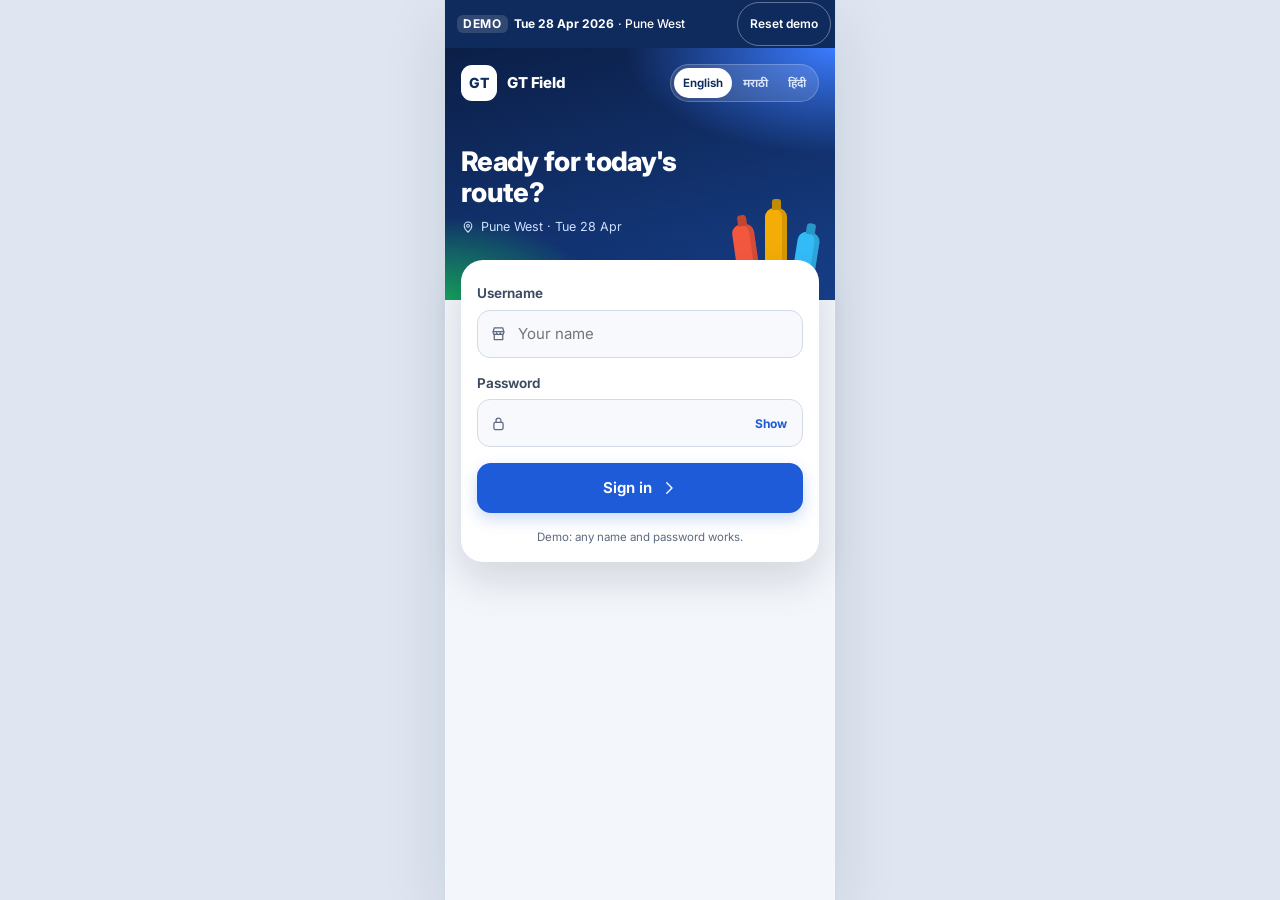
==== commit 61cf8a5c: "Updates screen, direct dial, Marathi and Hindi, cleaner shop and scheme content - Landing: Pre-summe" ====
--- a/index.html
+++ b/index.html
@@ -1351,36 +1351,8 @@
 .sheet { max-width: 390px; }
 .toast { max-width: min(358px, calc(100vw - 32px)); }
 .push { width: min(370px, calc(100vw - 20px)); }
-.pill, .row-tags .pill, .profile .row-tags .pill { background: transparent; border: 1px solid color-mix(in srgb, currentColor 30%, transparent); font-weight: 600; letter-spacing: 0.01em; }
 .pill .icon { width: 12px; height: 12px; }
-.pill-neutral { color: var(--ink-2); }
-.pill-info { color: var(--accent); }
-.pill-ok { color: var(--green); }
-.pill-caution { color: #a4580a; }
-.pill-thin { color: var(--thin-ink); }
-.pill-tier { color: var(--ink); border-color: var(--line-strong); }
-.pill-enrolled { background: transparent; color: var(--green); }
-.icon-btn, .icon-btn.is-call, .icon-btn.is-map, .icon-btn.is-issue { background: var(--card); border: 1px solid var(--line-strong); color: var(--ink); box-shadow: 0 1px 2px rgba(15, 28, 46, 0.06); }
-.icon-btn.is-call { background: var(--ink); border-color: var(--ink); color: #fff; }
 .icon-btn .icon { width: 17px; height: 17px; stroke-width: 2; }
-.fold-ico, .ic-blue, .ic-green, .ic-purple, .ic-teal, .ic-pink, .ic-amber { background: transparent; width: 22px; height: 22px; }
-.ic-blue { color: var(--accent); } .ic-green { color: var(--green); } .ic-purple { color: var(--thin-ink); } .ic-teal { color: #0a7f73; } .ic-pink { color: #b0275a; } .ic-amber { color: #b36b00; }
-.so-tagline { background: transparent !important; border: 1px solid color-mix(in srgb, currentColor 30%, transparent); }
-.so-pack { border-color: var(--line-strong); }
-.so-pack b, .so-pack.is-focus b { background: none; color: var(--ink); min-width: 0; padding: 0 6px 0 0; font-size: var(--t-sm); }
-.so-pack.is-focus { background: #fff; border-color: #e3b33a; }
-.so-pack.is-focus::before { content: "★"; color: #c78a00; font-size: 10px; margin-right: -2px; }
-.tip, .tip.typ-warning, .tip.typ-scheme, .tip.typ-reco, .tip.lvl-block { background: var(--card); border: 1px solid var(--line); }
-.tip-ico, .tip.typ-warning .tip-ico, .tip.typ-scheme .tip-ico, .tip.typ-reco .tip-ico, .tip.lvl-block .tip-ico, .tip.typ-info .tip-ico { background: transparent; width: 22px; }
-.tip.lvl-block { border-color: #f1b8b1; }
-.tip-act { background: var(--ink) !important; }
-.issue-cap { background: transparent; }
-.sku-sug { background: transparent; border: 1px dashed #b7cbf3; }
-.sku-sug.is-met { background: transparent; border-color: #9fd6b6; }
-.sug-add { background: var(--ink); }
-.chip { border-color: var(--line-strong); }
-.chip[aria-pressed="true"], .chip-suggested[aria-pressed="true"] { background: var(--ink); border-color: var(--ink); color: #fff; }
-.chip-suggested { color: var(--ink); }
 
 /* hero chips smaller; premium section eyebrows */
 .hchip { min-height: 32px; padding: 0 11px; font-size: 12px; }
@@ -1452,7 +1424,6 @@
 .sku-name { font-size: var(--t-sm); display: block; }
 .focus-mark { color: #c78a00; font-size: 11px; margin-right: 4px; }
 .sku-name .new-tag { margin-left: 6px; vertical-align: 1px; }
-.new-tag { font-size: 10px; padding: 0 6px; border-radius: 4px; background: none; border: 1px solid #cbb8f2; }
 .sku-pack { font-size: 11.5px; margin-top: 1px; }
 .sku-rate { display: flex; align-items: center; flex-wrap: wrap; gap: 2px 6px; margin-top: 3px; font-size: 12px; color: var(--muted); }
 .sku-rate strong { font-size: var(--t-sm); color: var(--ink); }
@@ -1462,18 +1433,19 @@
 .stock-mini.is-limited { color: #a4580a; }
 .stock-mini.is-out { color: var(--danger-ink); }
 .sku-status { display: none; }
-.sku-more { display: inline-grid; place-items: center; width: 26px; height: 26px; min-height: 0; margin-left: auto; padding: 0; border: 1px solid var(--line-strong); border-radius: 50%; color: var(--ink-2); background: var(--card); }
+.sku-more { display: inline-grid; place-items: center; width: 26px; height: 26px; min-height: 0; margin-left: auto; padding: 0; border: 0; border-radius: 50%; color: var(--accent); background: var(--accent-tint); }
 .sku-more .icon { width: 14px; height: 14px; transform: rotate(90deg); transition: transform 150ms ease; }
 .sku-more[aria-expanded="true"] .icon { transform: rotate(-90deg); }
 .step { width: 36px; height: 38px; font-size: 20px; }
 .qty { width: 38px; height: 38px; font-size: var(--t-md); }
 .stepper { border-radius: 11px; }
-.sku.has-qty { border: 1.5px solid var(--ink); box-shadow: 3px 3px 0 var(--ink); }
-.sku.has-qty .qty { color: var(--ink); background: #fff7d6; }
+.sku.has-qty { border: 1px solid transparent; background: linear-gradient(var(--card), var(--card)) padding-box, linear-gradient(120deg, #1d5bd8, #7c4dff 55%, #ff5a8a) border-box; box-shadow: 0 8px 22px -10px rgba(92, 64, 230, 0.45); }
+.sku.has-qty .stepper { border-color: transparent; background: linear-gradient(120deg, #eef3ff, #f4eeff); }
+.sku.has-qty .qty { color: #fff; background: linear-gradient(135deg, #1d5bd8, #7c4dff); border-radius: 9px; }
 .sku-chips { margin-top: 6px; }
-.scheme-chip.is-add { min-height: 34px; padding: 2px 4px 2px 10px; background: transparent; border: 1px solid #d8c8f5; color: #5a2fbf; }
-.scheme-chip.is-add .chip-plus { min-width: 30px; height: 26px; background: #5a2fbf; }
-.scheme-chip.is-used { background: transparent; border: 1px dashed var(--line-strong); }
+.scheme-chip.is-add { min-height: 34px; padding: 2px 4px 2px 10px; }
+.scheme-chip.is-add .chip-plus { min-width: 30px; height: 26px; }
+.new-tag { font-size: 10px; padding: 0 6px; border-radius: 6px; }
 
 /* login v2 */
 .login2 { min-height: calc(100dvh - var(--demo-h)); display: flex; flex-direction: column; background: var(--paper); }
@@ -1509,6 +1481,78 @@
 .outlet-row .persona-tag { margin: 3px 0 0; font-size: 11.5px; font-weight: 600; letter-spacing: 0; text-transform: none; color: #a4580a; }
 .outlet-row .pill-tier { white-space: nowrap; }
 .list-count { font-size: 10.5px; font-weight: 700; letter-spacing: 0.14em; text-transform: uppercase; color: var(--ink); }
+
+/* the scheme picked with "Book with this scheme": live progress on New order */
+.fs-strip { display: flex; align-items: center; gap: 10px; margin-top: 10px; padding: 10px 10px 10px 12px; border-radius: 14px; background: linear-gradient(120deg, #f3edff, #ffeef5); }
+.fs-ico { display: grid; place-items: center; flex: none; width: 32px; height: 32px; border-radius: 10px; background: linear-gradient(135deg, #7c4dff, #ff5a8a); color: #fff; }
+.fs-ico .icon { width: 16px; height: 16px; }
+.fs-text { flex: 1; min-width: 0; }
+.fs-text p { margin: 0; font-size: 12.5px; line-height: 1.35; }
+.fs-track { height: 6px; margin: 5px 0 3px; border-radius: 99px; background: rgba(124, 77, 255, 0.16); overflow: hidden; }
+.fs-track span { display: block; height: 100%; border-radius: 99px; background: linear-gradient(90deg, #7c4dff, #ff5a8a); }
+.fs-count { font-size: 11px !important; color: #5a2fbf; font-weight: 650; }
+.fs-add { flex: none; background: #5a2fbf; color: #fff; border: 0; }
+.fs-strip.is-met { background: #eaf7ef; }
+.fs-strip.is-met .fs-ico { background: #1b9a5a; }
+.fs-strip.is-met .fs-count { color: var(--green); }
+.fs-strip.is-met .fs-track span { background: #1b9a5a; }
+
+/* compact tiles: two lines (label, then value + note) */
+.tiles { gap: 6px; }
+.tile { gap: 2px; padding: 7px 9px; border-radius: 10px; }
+.tile-l { font-size: 10.5px; gap: 4px; }
+.tile-l .icon { width: 12px; height: 12px; }
+.tile-row { display: flex; align-items: baseline; flex-wrap: wrap; gap: 0 5px; min-width: 0; }
+.tile-v { font-size: var(--t-sm); font-weight: 750; }
+.tile-s { font-size: 10.5px; color: var(--muted); }
+
+/* scheme details: small notes under the tiles */
+.sd-notes { margin: 10px 0 0; padding: 0; list-style: none; display: grid; gap: 6px; }
+.sd-notes li { display: flex; gap: 7px; align-items: flex-start; font-size: 12px; line-height: 1.4; color: var(--ink-2); }
+.sd-notes .icon { width: 13px; height: 13px; flex: none; margin-top: 2px; color: var(--accent); }
+.sd-notes b { color: var(--ink); font-weight: 650; }
+.sd-recent { margin-top: 8px; }
+
+/* alerts: severity colours, view-all link, updates screen */
+.alert.tone-crit { background: linear-gradient(120deg, #8e1426, #c8243c 60%, #ec4a5c); }
+.alert.tone-low { background: linear-gradient(120deg, #a86a00, #d69a0b 60%, #f2c440); }
+.alerts-all { display: inline-flex; align-items: center; gap: 2px; margin-left: 8px; order: 2; padding: 5px 6px 5px 11px; border-radius: var(--pill); background: var(--accent-tint); color: var(--accent); font-size: 11.5px; font-weight: 750; white-space: nowrap; }
+.alerts-all .icon { width: 14px; height: 14px; }
+.alerts-head p.is-quiet::before { background: #1b9a5a; box-shadow: 0 0 0 3px rgba(27, 154, 90, 0.18); }
+.page-upd { padding-top: var(--s3); }
+.upd-sum { margin: 0 var(--s4) var(--s3); font-size: var(--t-sm); color: var(--muted); }
+.upd-group .section-title { margin: 0 var(--s4) var(--s2); }
+.upd-list { margin-bottom: var(--s4); }
+.upd-item.is-read .alert { filter: saturate(0.55); opacity: 0.82; }
+.sheet-tiles { margin-bottom: 4px; }
+.pack-list { display: flex; flex-wrap: wrap; gap: 6px; margin: 0 0 12px; padding: 0; list-style: none; }
+.pack-list li { padding: 5px 10px; border-radius: var(--pill); background: #f1ecff; color: #4b2aa8; font-size: 12px; font-weight: 650; }
+.tile.is-toggle { position: relative; text-align: left; font: inherit; color: inherit; cursor: pointer; padding-right: 30px; border-color: #c9d8f6; background: #f5f8ff; }
+.tile-chev { position: absolute; right: 8px; top: 50%; display: grid; place-items: center; width: 20px; height: 20px; margin-top: -10px; border-radius: 50%; background: var(--accent-tint); color: var(--accent); }
+.tile-chev .icon { width: 13px; height: 13px; transform: rotate(90deg); transition: transform 150ms ease; }
+.tile.is-toggle[aria-expanded="true"] .tile-chev .icon { transform: rotate(-90deg); }
+.tile-more { margin-top: 4px; }
+/* suggested packs: one swipeable row */
+.so-packs { flex-wrap: nowrap; overflow-x: auto; scrollbar-width: none; margin-inline: calc(-1 * var(--s4)); padding: 2px var(--s4); scroll-padding-inline: var(--s4); -webkit-mask-image: linear-gradient(90deg, transparent 0, #000 12px, #000 calc(100% - 22px), transparent); mask-image: linear-gradient(90deg, transparent 0, #000 12px, #000 calc(100% - 22px), transparent); }
+.so-packs::-webkit-scrollbar { display: none; }
+.so-pack { flex: none; white-space: nowrap; }
+/* talking points: extra points stay hidden until "Show more" (a later .tp-item rule set display) */
+.tp-list:not(.is-open) > .tp-extra { display: none; }
+.tp-facts { display: flex; flex-wrap: wrap; gap: 6px; margin: 2px 0 8px; }
+.tp-fact { display: flex; flex-direction: column; min-width: 96px; padding: 6px 10px; border-radius: 10px; background: #f5f8ff; border: 1px solid #dbe6fb; }
+.tp-fact b { font-size: var(--t-sm); font-weight: 750; color: var(--ink); }
+.tp-fact small { font-size: 10.5px; color: var(--muted); }
+.tp-packs-l { margin: 0 0 5px; font-size: 10.5px; font-weight: 700; letter-spacing: 0.08em; text-transform: uppercase; color: var(--muted); }
+.tp-body .pack-list { margin-bottom: 8px; }
+.sd-offer { font-size: var(--t-md); font-weight: 700; margin: 0 0 10px; }
+.sd-packs { display: grid; gap: 6px; margin: 0; padding: 0; list-style: none; }
+.sd-packs li { display: flex; align-items: center; justify-content: space-between; gap: 10px; padding: 8px 10px 8px 12px; border-radius: 10px; background: #f6f2ff; font-size: 12.5px; font-weight: 650; }
+.sd-packs li::before { content: ""; flex: none; width: 7px; height: 7px; border-radius: 50%; background: linear-gradient(135deg, #7c4dff, #ff5a8a); margin-right: -2px; }
+.sd-packs li span { flex: 1; }
+.sd-packs li b { font-size: 12px; color: #4b2aa8; }
+.tp-body .pack-list { display: flex; flex-wrap: wrap; gap: 6px; }
+.tp-body .pack-list li { display: inline-block; width: auto; margin: 0; padding: 4px 9px; }
+.alerts-all { text-decoration: none; }
 </style>
 </head>
 <body>
@@ -1940,7 +1984,7 @@
 /* ==================== js/feature/strings-en.js ==================== */
 modules['feature/strings-en'] = (() => {
 // English text for the field features (keys start with "f."). Merged into STRINGS.en by
-// js/strings.js. Marathi and Hindi fall back to English until translated.
+// js/strings.js. Marathi and Hindi versions: strings-mr.js and strings-hi.js (same keys).
 //
 // Writing rules: short, everyday words a 10th–12th pass rep reads in a second. Numbers first.
 // No jargon ("realisable", "placement", "cover window", "peers"). One idea per line.
@@ -1950,7 +1994,6 @@
 
   // Login
   'f.login.title': 'Ready for today\'s route?',
-  'f.login.shops': '{n} shops',
   'f.login.show': 'Show',
   'f.login.hide': 'Hide',
   'f.login.demo': 'Demo: any name and password works.',
@@ -1965,21 +2008,27 @@
   'f.clock.inToast': 'Day started at {time}',
   'f.clock.outToast': 'Day ended · {dur} on duty',
   'f.rank.chip': 'Rank {rank} of {total}',
-  'f.target.title': 'Summer target',
+  'f.target.title': 'Pre-summer target',
   'f.target.cases': 'cases',
   'f.target.today': 'today',
   'f.target.daysLeft': { one: '1 day left', other: '{n} days left' },
   'f.target.pace': 'Sell about {n} cases a day to hit it',
   'f.target.done': 'Target done! Every extra case adds to your lead.',
-  'f.target.counts': 'Counts only: {skus}',
+  'f.target.counts': 'Summer SKUs: {skus}',
   'f.target.window': 'From {from} to {to}',
   'f.target.month': 'April target',
 
-  // Landing: alerts and push
+  // Landing: alerts and the updates screen
   'f.alert.head': { one: '1 update for today', other: '{n} updates for today' },
-  'f.alert.allow': 'Get on phone',
+  'f.alert.viewAll': 'View updates',
+  'f.alert.none': 'No new updates',
+  'f.alert.tagOut': 'Out of stock',
+  'f.alert.tagLow': 'Running low',
+  'f.upd.title': 'Updates',
+  'f.upd.unread': { one: '1 not opened yet', other: '{n} not opened yet' },
+  'f.upd.stock': 'Distributor stock',
+  'f.upd.schemes': 'Schemes',
   'f.alert.view': 'View',
-  'f.alert.now': 'now',
   'f.alert.tagNew': 'New scheme',
   'f.alert.tagSoon': 'Scheme soon',
   'f.alert.tagUp': 'Back in stock',
@@ -1987,7 +2036,7 @@
   'f.alert.from': 'from {date}',
   'f.alert.till': 'till {date}',
   'f.alert.rationUp': '{name}: limit raised to {n} per shop',
-  'f.alert.rationDown': '{name}: only {n} cases per shop now',
+  'f.alert.rationDown': '{name}: limit reduced to {n} per shop',
   'f.alert.stock.out-of-stock': '{name} is out of stock',
   'f.alert.stock.rationed': '{name}: limited per shop',
   'f.alert.stock.rationed-against-empties': '{name}: only against empty crates',
@@ -2008,7 +2057,10 @@
   'f.sch.benFree': '{n} free case',
   'f.sch.benPct': '{pct}% off',
   'f.sch.say': 'Tell the shop owner',
-  'f.sch.sayText': '"{offer} You get it from the distributor after delivery, not on today\'s bill."',
+  'f.sch.sayFree': '"Buy {buy} cases of these packs{mix} and get {free} free case. It comes from the distributor after delivery, not on today\'s bill."',
+  'f.sch.sayMix': ', any mix,',
+  'f.sch.sayPct': '"Buy {min} or more cases of these packs and get {pct}% off. The distributor takes it off the bill."',
+  'f.sch.sayFirst': '"Your first order gets {pct}% off."',
   'f.stock.status': 'Stock',
   'f.stock.ration': 'Limit',
   'f.stock.perOutlet': '{n} cases per shop',
@@ -2033,7 +2085,7 @@
   'f.ms.five': '5 shops ordered today. Great pace!',
   'f.ms.ten': '10 shops ordered today!',
   'f.ms.gain100': '100 target cases added today!',
-  'f.ms.step': 'Summer target crossed {pct}%!',
+  'f.ms.step': 'Pre-summer target crossed {pct}%!',
 
   // Leaderboard
   'f.lb.title': 'Leaderboard',
@@ -2044,13 +2096,13 @@
   'f.lb.outlets': '{n} shops',
   'f.lb.defs': 'What these mean',
   'f.lb.rep': 'All reps',
-  'f.lb.short.preSeasonPct': 'Summer target',
+  'f.lb.short.preSeasonPct': 'Pre-summer target',
   'f.lb.short.productiveCallsPct': 'Productive visits',
   'f.lb.short.activeOutletsPct': 'Active shops',
   'f.lb.short.focusCoveragePct': 'Focus pack shops',
   'f.lb.short.monthTargetPct': 'April target',
   'f.lb.short.casesOrdered': 'Cases',
-  'f.lb.def.preSeasonPct': 'Focus pack cases sold since 1 Mar, out of your summer target.',
+  'f.lb.def.preSeasonPct': 'Focus pack cases sold since 1 Mar, out of your pre-summer target.',
   'f.lb.def.productiveCallsPct': 'Out of your visits in the last 30 days, how many ended with an order.',
   'f.lb.def.activeOutletsPct': 'Shops that ordered at least once in the last 30 days.',
   'f.lb.def.focusCoveragePct': 'Of those shops, how many bought at least one focus pack.',
@@ -2070,8 +2122,6 @@
   'f.fold.fitsVal': '{n} cases',
   'f.fold.fitsSub': 'of 250 ml',
   'f.fold.outage': 'Afternoon power cuts: drinks get warm after 2 pm',
-  'f.kind.since': 'customer since {year}',
-  'f.kind.new': 'new customer',
   'f.tools.call': 'Call',
   'f.tools.callName': 'Call {name}',
   'f.tools.note': 'Write a note',
@@ -2087,22 +2137,6 @@
   'f.sch.head': { one: 'Schemes · 1 you can use', other: 'Schemes · {n} you can use' },
   'f.sch.program': '{amt} every month',
   'f.sch.left': '{left} of {cap} free cases left in {month}',
-  'f.call.title': 'Call {name}',
-  'f.call.owner': 'the owner',
-  'f.call.demoNumber': 'Demo: no phone number saved',
-  'f.call.ask': 'Is {owner} at the shop? Is it open today?',
-  'f.call.usual': 'You usually reach at {time}. Does that suit them?',
-  'f.call.next': 'If not today, next visit is {date}.',
-  'f.call.log': 'After the call, tap what they said.',
-  'f.call.dial': 'Call now',
-  'f.call.dialDemo': 'Call (demo)',
-  'f.call.noNumber': 'Demo: no real number, so no call',
-  'f.call.present': 'Owner is there · coming today',
-  'f.call.closed': 'Shop closed today',
-  'f.call.later': 'Call back later',
-  'f.call.note.present': 'Called: owner at shop, visit confirmed.',
-  'f.call.note.closed': 'Called: shop closed today.',
-  'f.call.note.later': 'Called: asked to call back later.',
   'f.note.title': 'New note',
   'f.note.titleVoice': 'Speak your note',
   'f.note.ph': 'e.g. Cooler full by 9 am. Wants 2 L bottles for the weekend.',
@@ -2140,19 +2174,10 @@
   'f.terr.incentive': 'You get only {pct}% incentive on this order. The rest goes to that shop\'s rep.',
   'f.terr.go': 'Book anyway ({pct}% incentive)',
   'f.terr.back': 'Go back',
-  'f.soh.title': 'Stock in the shop',
-  'f.soh.sum': 'about {n} cases',
-  'f.soh.none': 'Not known',
-  'f.soh.delivered': '{n} delivered on {date}',
-  'f.soh.counted': 'You counted',
-  'f.soh.conf.high': 'Sure',
-  'f.soh.conf.medium': 'Likely',
-  'f.soh.conf.low': 'Rough guess',
-  'f.soh.method': 'A guess from the last delivery and daily sales. Count the shelf to be sure.',
 
   // Smart order (the recommendation)
   'f.so.eyebrow': 'Suggested order',
-  'f.so.till': 'till {date}',
+  'f.so.till': 'enough till {date}',
   'f.so.cases': 'cases',
   'f.so.sub': 'Enough till {date}',
   'f.so.subClosing': 'Shop closes soon. Order little or nothing.',
@@ -2171,7 +2196,7 @@
   'f.so.r.seasonPeak': 'Peak season, same as last few weeks',
   'f.so.r.hot': '{c}°C: hotter than usual',
   'f.so.r.normal': '{c}°C: normal for this time',
-  'f.so.r.onHand': '{cases} already in the shop',
+  'f.so.r.onHand': 'About {cases} still in the shop (estimate)',
   'f.so.r.closing': 'Shuts {date}: {n} selling days left',
   'f.so.r.rain': 'Rain coming: order for fewer days',
   'f.so.r.swap': '{from} limited: {to} instead',
@@ -2224,12 +2249,19 @@
   'f.offer.titleScheme': 'Hi {name}! Don\'t leave this offer behind',
   'f.offer.titleReco': 'Hi {name}! One more thing that sells',
   'f.offer.add': 'Add {n} {name}',
+  'f.offer.addCases': 'Add {n} cases',
+
+  // The scheme picked with "Book with this scheme"
+  'f.fs.count': '{have} of {need} scheme cases in cart',
+  'f.fs.met': 'Scheme reached',
+  'f.fs.free': 'Add {n} more of {packs} to get {free} free case ({name}).',
+  'f.fs.pct': 'Add {n} more of {packs} to get {pct}% off ({name}).',
   'f.offer.skip': 'Not now',
 
   // After submit
   'f.saved.order': 'Order · {cases} · {value}',
-  'f.saved.gain': '+{n} cases to your summer target',
-  'f.saved.noGain': 'No focus packs in this order, so the summer target did not move',
+  'f.saved.gain': '+{n} cases to your pre-summer target',
+  'f.saved.noGain': 'No focus packs in this order, so the pre-summer target did not move',
   'f.out.title': 'Next week at this shop',
   'f.out.dir.up': 'Sales likely to go up',
   'f.out.dir.down': 'Sales likely to go down',
@@ -2253,10 +2285,10 @@
   'f.sku.sOut': 'Out of stock',
   'f.sku.details': 'Details',
   'f.sku.newer': 'New pack',
-  'f.sku.shelf': 'Stays good for',
+  'f.sku.shelf': 'Shelf life',
   'f.sku.shelfDays': '{n} days',
   'f.sku.focus': 'Focus pack',
-  'f.sku.focusYes': 'Yes · counts for summer target',
+  'f.sku.focusYes': 'Yes · counts for pre-summer target',
   'f.sku.alt': 'Out of stock. Give {name} instead.',
   'f.sku.outHint': 'Out of stock at the distributor',
   'f.sku.overRation': 'Only {n} cases allowed per shop',
@@ -2270,6 +2302,642 @@
 return { FIELD_EN };
 })();
 
+/* ==================== js/feature/strings-mr.js ==================== */
+modules['feature/strings-mr'] = (() => {
+// Marathi text for the field features (keys start with "f."), same keys as strings-en.js.
+// Merged into STRINGS.mr by js/strings.js. Simple spoken Marathi; pack names stay as they are.
+
+const FIELD_MR = {
+  'f.common.ok': 'ठीक आहे',
+
+  // Login
+  'f.login.title': 'आजच्या रूटसाठी तयार?',
+  'f.login.show': 'दाखवा',
+  'f.login.hide': 'लपवा',
+  'f.login.demo': 'डेमो: कोणतेही नाव आणि पासवर्ड चालेल.',
+
+  // Landing: header
+  'f.clock.in': 'दिवस सुरू करा',
+  'f.clock.out': 'संपवा',
+  'f.clock.onFor': 'ड्युटीवर · {dur}',
+  'f.clock.dayDone': 'दिवस पूर्ण · {dur}',
+  'f.clock.hm': '{h}ता {m}मि',
+  'f.clock.m': '{m} मि',
+  'f.clock.inToast': 'दिवस {time} ला सुरू झाला',
+  'f.clock.outToast': 'दिवस संपला · {dur} ड्युटी',
+  'f.rank.chip': '{total} पैकी {rank} वा',
+  'f.target.title': 'प्री-समर टार्गेट',
+  'f.target.cases': 'पेट्या',
+  'f.target.today': 'आज',
+  'f.target.daysLeft': { one: '1 दिवस बाकी', other: '{n} दिवस बाकी' },
+  'f.target.pace': 'पूर्ण करण्यासाठी रोज सुमारे {n} पेट्या विका',
+  'f.target.done': 'टार्गेट पूर्ण! प्रत्येक जास्त पेटी तुमची आघाडी वाढवते.',
+  'f.target.counts': 'समर SKU: {skus}',
+  'f.target.window': '{from} ते {to}',
+  'f.target.month': 'एप्रिल टार्गेट',
+
+  // Landing: alerts and the updates screen
+  'f.alert.head': { one: 'आजची 1 अपडेट', other: 'आजच्या {n} अपडेट्स' },
+  'f.alert.viewAll': 'अपडेट्स पहा',
+  'f.alert.none': 'नवीन अपडेट नाही',
+  'f.alert.tagOut': 'स्टॉक संपला',
+  'f.alert.tagLow': 'स्टॉक कमी',
+  'f.upd.title': 'अपडेट्स',
+  'f.upd.unread': { one: '1 अजून उघडली नाही', other: '{n} अजून उघडल्या नाहीत' },
+  'f.upd.stock': 'डिस्ट्रिब्युटर स्टॉक',
+  'f.upd.schemes': 'स्कीम',
+  'f.alert.view': 'पहा',
+  'f.alert.tagNew': 'नवीन स्कीम',
+  'f.alert.tagSoon': 'स्कीम लवकरच',
+  'f.alert.tagUp': 'स्टॉक परत आला',
+  'f.alert.tagDown': 'स्टॉक अलर्ट',
+  'f.alert.from': '{date} पासून',
+  'f.alert.till': '{date} पर्यंत',
+  'f.alert.rationUp': '{name}: मर्यादा वाढून प्रति दुकान {n}',
+  'f.alert.rationDown': '{name}: मर्यादा कमी होऊन प्रति दुकान {n}',
+  'f.alert.stock.out-of-stock': '{name} स्टॉकमध्ये नाही',
+  'f.alert.stock.rationed': '{name}: प्रति दुकान मर्यादित',
+  'f.alert.stock.rationed-against-empties': '{name}: फक्त रिकाम्या क्रेटच्या बदल्यात',
+  'f.alert.stock.low': '{name} कमी उरले आहे',
+  'f.alert.stock.available': '{name} परत स्टॉकमध्ये',
+  'f.sch.skus': 'पॅक',
+  'f.sch.allSkus': 'संपूर्ण ऑर्डर',
+  'f.sch.threshold': 'घ्या',
+  'f.sch.benefit': 'मिळवा',
+  'f.sch.valid': 'कालावधी',
+  'f.sch.tiers': 'कोणत्या दुकानांना',
+  'f.sch.allTiers': 'सर्व दुकाने',
+  'f.sch.cooler': 'कंपनीचा कूलर हवा',
+  'f.sch.thrFree': 'एका ऑर्डरमध्ये {n} पेट्या{pooled}',
+  'f.sch.pooled': ' (कोणतेही मिश्रण)',
+  'f.sch.thrPct': 'एका ऑर्डरमध्ये {n} किंवा जास्त पेट्या',
+  'f.sch.thrFirst': 'पहिली ऑर्डर, जोडल्यापासून {days} दिवसांत',
+  'f.sch.benFree': '{n} मोफत पेटी',
+  'f.sch.benPct': '{pct}% सूट',
+  'f.sch.say': 'दुकानदाराला सांगा',
+  'f.sch.sayFree': '"या पॅकच्या {buy} पेट्या घ्या{mix} आणि {free} मोफत पेटी मिळवा. ती डिलिव्हरीनंतर डिस्ट्रिब्युटरकडून मिळते, आजच्या बिलात नाही."',
+  'f.sch.sayMix': ' (कोणतेही मिश्रण)',
+  'f.sch.sayPct': '"या पॅकच्या {min} किंवा जास्त पेट्या घ्या आणि {pct}% सूट मिळवा. डिस्ट्रिब्युटर बिलातून कमी करतो."',
+  'f.sch.sayFirst': '"तुमच्या पहिल्या ऑर्डरवर {pct}% सूट."',
+  'f.stock.status': 'स्टॉक',
+  'f.stock.ration': 'मर्यादा',
+  'f.stock.perOutlet': 'प्रति दुकान {n} पेट्या',
+  'f.stock.note': 'डिस्ट्रिब्युटर म्हणतो',
+  'f.stock.sync': 'आज {time} ला डिस्ट्रिब्युटरकडून. दिवसभरात बदलू शकते.',
+  'f.stock.s.available': 'उपलब्ध',
+  'f.stock.s.low': 'स्टॉक कमी',
+  'f.stock.s.rationed': 'मर्यादित',
+  'f.stock.s.rationed-against-empties': 'फक्त रिकाम्यांच्या बदल्यात',
+  'f.stock.s.out-of-stock': 'स्टॉकमध्ये नाही',
+
+  // Landing: day, next stop, wins
+  'f.home.route': { one: 'आज 1 दुकान', other: 'आज {n} दुकाने' },
+  'f.home.done': 'पूर्ण',
+  'f.home.stops': 'आजचा रूट',
+  'f.home.ordered': 'ऑर्डर · {cases}',
+  'f.next.label': 'पुढचे · थांबा {stop}',
+  'f.next.open': 'दुकान उघडा',
+  'f.next.allDone': 'आजची सर्व दुकाने पूर्ण. काम संपल्यावर दिवस संपवा.',
+  'f.ms.first': 'दिवसाची पहिली ऑर्डर झाली!',
+  'f.ms.focus3': 'आज 3 दुकानांत फोकस पॅक विकले',
+  'f.ms.five': 'आज 5 दुकानांनी ऑर्डर दिली. छान वेग!',
+  'f.ms.ten': 'आज 10 दुकानांनी ऑर्डर दिली!',
+  'f.ms.gain100': 'आज 100 टार्गेट पेट्या जोडल्या!',
+  'f.ms.step': 'प्री-समर टार्गेट {pct}% पार!',
+
+  // Leaderboard
+  'f.lb.title': 'लीडरबोर्ड',
+  'f.lb.youAre': '{name} (तुम्ही)',
+  'f.lb.gap': '{name} पेक्षा {gap} गुण मागे',
+  'f.lb.top': 'तुम्ही नंबर 1 आहात. असेच चालू ठेवा!',
+  'f.lb.you': '{name} (तुम्ही)',
+  'f.lb.outlets': '{n} दुकाने',
+  'f.lb.defs': 'याचा अर्थ काय',
+  'f.lb.rep': 'सर्व प्रतिनिधी',
+  'f.lb.short.preSeasonPct': 'प्री-समर टार्गेट',
+  'f.lb.short.productiveCallsPct': 'ऑर्डर मिळालेल्या भेटी',
+  'f.lb.short.activeOutletsPct': 'सक्रिय दुकाने',
+  'f.lb.short.focusCoveragePct': 'फोकस पॅक दुकाने',
+  'f.lb.short.monthTargetPct': 'एप्रिल टार्गेट',
+  'f.lb.short.casesOrdered': 'पेट्या',
+  'f.lb.def.preSeasonPct': '1 मार्चपासून विकलेल्या फोकस पॅक पेट्या, तुमच्या प्री-समर टार्गेटपैकी.',
+  'f.lb.def.productiveCallsPct': 'मागील 30 दिवसांच्या भेटींपैकी किती भेटींत ऑर्डर मिळाली.',
+  'f.lb.def.activeOutletsPct': 'मागील 30 दिवसांत किमान एकदा ऑर्डर दिलेली दुकाने.',
+  'f.lb.def.focusCoveragePct': 'त्यापैकी किती दुकानांनी किमान एक फोकस पॅक घेतला.',
+  'f.lb.def.monthTargetPct': 'एप्रिलच्या पेट्या, तुमच्या एप्रिल टार्गेटपैकी.',
+  'f.lb.def.casesOrdered': '1 मार्चपासून बुक केलेल्या सर्व पेट्या.',
+
+  // Outlet details
+  'f.fold.lastLines': 'त्यांनी काय घेतले',
+  'f.fold.creditUsed': '{limit} पैकी {used} वापरले',
+  'f.fold.pays': 'पेमेंट',
+  'f.fold.cashAbove': 'मर्यादेवर रोख',
+  'f.fold.cashAboveSub': '{amt} पर्यंत उधार',
+  'f.fold.recent': 'शेवटच्या 3 ऑर्डर',
+  'f.fold.today': 'आज',
+  'f.fold.company': 'कंपनीचा कूलर',
+  'f.fold.fits': 'थंड बसतात',
+  'f.fold.fitsVal': '{n} पेट्या',
+  'f.fold.fitsSub': '250 ml च्या',
+  'f.fold.outage': 'दुपारी वीज जाते: 2 नंतर ड्रिंक्स गरम होतात',
+  'f.tools.call': 'कॉल',
+  'f.tools.callName': '{name} ला कॉल करा',
+  'f.tools.note': 'नोट लिहा',
+  'f.tools.mic': 'बोलून नोट',
+  'f.tools.issue': 'तक्रार नोंदवा',
+  'f.outlet.orderedToday': 'आज ऑर्डर: {cases} · {value}',
+  'f.pay.due': '{amt} थकबाकी',
+  'f.pay.room': '{amt} उधार बाकी',
+  'f.hist.sum': { one: '1 ऑर्डर', other: '{n} ऑर्डर' },
+  'f.book.sum': { one: '1 कार्यक्रम · {cases}', other: '{n} कार्यक्रम · {cases}' },
+  'f.notes.sum': { one: '1 नोट', other: '{n} नोट्स' },
+  'f.notes.empty': 'अजून नोट नाही. वरचे नोट किंवा माइक बटण वापरा.',
+  'f.sch.head': { one: 'स्कीम · 1 वापरता येते', other: 'स्कीम · {n} वापरता येतात' },
+  'f.sch.program': 'दरमहा {amt}',
+  'f.sch.left': '{month} मध्ये {cap} पैकी {left} मोफत पेट्या बाकी',
+  'f.note.title': 'नवीन नोट',
+  'f.note.titleVoice': 'तुमची नोट बोला',
+  'f.note.ph': 'उदा. सकाळी 9 पर्यंत कूलर भरलेला. वीकेंडसाठी 2 L बाटल्या हव्या.',
+  'f.note.speak': 'बोलण्यासाठी टॅप करा',
+  'f.note.listening': 'ऐकत आहे… थांबवण्यासाठी टॅप करा',
+  'f.note.noVoice': 'या ब्राउझरमध्ये आवाज चालत नाही. कृपया टाइप करा.',
+  'f.note.micBlocked': 'माइक बंद आहे. कृपया नोट टाइप करा.',
+  'f.note.micFail': 'ऐकू आले नाही. पुन्हा प्रयत्न करा किंवा टाइप करा.',
+  'f.note.save': 'नोट सेव्ह करा',
+  'f.note.saved': 'नोट सेव्ह झाली',
+  'f.note.voice': 'आवाज',
+  'f.note.call': 'कॉल',
+  'f.issue.title': 'दुकानदाराची तक्रार',
+  'f.issue.ph': 'तपशील लिहा (ऐच्छिक)',
+  'f.issue.category': 'कशाबद्दल आहे? (एक किंवा जास्त निवडा)',
+  'f.issue.save': 'तक्रार सेव्ह करा',
+  'f.issue.saved': 'सेव्ह झाले · {cat}',
+  'f.issue.cap': { one: 'उघडी तक्रार', other: 'उघड्या तक्रारी' },
+  'f.issue.listTitle': 'या दुकानाच्या तक्रारी',
+  'f.issue.today': 'आज जोडली, {time}',
+  'f.issue.earlier': 'आधी नोंदवली, {date}',
+  'f.issue.capLabel': '{n} उघड्या तक्रारी',
+  'f.issue.add': 'तक्रार जोडा',
+  'f.issue.resolve': 'सुटली म्हणून नोंदवा',
+  'f.issue.resolved': 'सुटली',
+  'f.issue.cat.scheme': 'स्कीमचे पैसे',
+  'f.issue.cat.quality': 'मालाचा दर्जा',
+  'f.issue.cat.delay': 'उशिरा डिलिव्हरी',
+  'f.issue.cat.missing': 'कमी किंवा फुटलेले',
+  'f.issue.cat.billing': 'किंमत किंवा बिल',
+  'f.issue.cat.other': 'इतर',
+  'f.terr.pill': '{name} चे दुकान',
+  'f.terr.title': 'तुमचे दुकान नाही',
+  'f.terr.body': '{name} हे {rep} ({territory}) यांचे दुकान आहे.',
+  'f.terr.incentive': 'या ऑर्डरवर तुम्हाला फक्त {pct}% इन्सेंटिव्ह मिळेल. बाकी त्या दुकानाच्या प्रतिनिधीला जाईल.',
+  'f.terr.go': 'तरीही बुक करा ({pct}% इन्सेंटिव्ह)',
+  'f.terr.back': 'मागे जा',
+
+  // Smart order (the recommendation)
+  'f.so.eyebrow': 'सुचवलेली ऑर्डर',
+  'f.so.till': '{date} पर्यंत पुरेल',
+  'f.so.cases': 'पेट्या',
+  'f.so.sub': '{date} पर्यंत पुरेल',
+  'f.so.subClosing': 'दुकान लवकरच बंद होणार. कमी किंवा काहीच ऑर्डर नको.',
+  'f.so.subNew': 'नवीन दुकान: कमी सुरुवात करा, {date} ला अजून जोडा',
+  'f.so.guess': 'अंदाज',
+  'f.so.silent': 'सूचना नाही. होलसेलर स्वतःच्या नियोजनाने ऑर्डर देतात.',
+  'f.so.why': 'हा आकडा का',
+  'f.so.whatIf': '43°C झाले तर?',
+  'f.so.whatIfOff': 'आजच्या हवामानावर परत',
+  'f.so.use': 'या {n} पेट्यांनी ऑर्डर सुरू करा',
+  'f.so.r.rate': 'अलीकडे आठवड्याला सुमारे {n} पेट्या विकल्या',
+  'f.so.r.bookings': { one: 'पुढच्या डिलिव्हरीआधी 1 कार्यक्रम बुक', other: 'पुढच्या डिलिव्हरीआधी {n} कार्यक्रम बुक' },
+  'f.so.r.peers': 'नवीन किंवा कमी ऑर्डर: {n} सारख्या दुकानांवरून',
+  'f.so.r.seasonUp': 'पुढे जास्त गर्दीचे दिवस',
+  'f.so.r.seasonDown': 'पुढे कमी विक्रीचे दिवस',
+  'f.so.r.seasonPeak': 'पीक सीझन, मागील काही आठवड्यांसारखा',
+  'f.so.r.hot': '{c}°C: नेहमीपेक्षा जास्त उष्ण',
+  'f.so.r.normal': '{c}°C: या वेळेसाठी सामान्य',
+  'f.so.r.onHand': 'दुकानात अजून सुमारे {cases} (अंदाज)',
+  'f.so.r.closing': '{date} ला बंद: {n} विक्रीचे दिवस बाकी',
+  'f.so.r.rain': 'पाऊस येतोय: कमी दिवसांसाठी ऑर्डर द्या',
+  'f.so.r.swap': '{from} मर्यादित: त्याऐवजी {to}',
+  'f.so.r.out': '{name} स्टॉकमध्ये नाही',
+  'f.so.r.ration': '{name}: जास्तीत जास्त {n}',
+  'f.so.r.cooler': 'कूलरमध्ये बसतील इतके थंड पॅक',
+  'f.so.r.creditTrim': 'बाकी उधारीत बसेल इतके कमी केले',
+  'f.so.r.creditCash': 'उधारीपेक्षा {amt} जास्त: रोख घ्या',
+  'f.so.r.cap': '{n} पेट्यांखाली ठेवले (सुरक्षित मर्यादा)',
+  'f.so.r.today': 'आज आधीच {cases} ऑर्डर',
+  'f.so.r.newOutlet': 'पहिली ऑर्डर: आता 80%, {date} ला अजून जोडा',
+  'f.so.chip': 'सुचवलेले',
+  'f.so.liveTitle': 'सुचवलेले: {n} पेट्या',
+  'f.so.inCart': 'कार्टमध्ये {target} पैकी {have}',
+  'f.so.addAll': 'सर्व जोडा',
+  'f.so.allGood': 'चांगली ऑर्डर. दुकान जितके विकेल तितकीच.',
+  'f.so.skuHint': 'सुचवलेले {n}',
+  'f.so.skuShelf': 'दुकानात {n}',
+  'f.so.badge': 'ऑर्डर ~{n}',
+  'f.so.badgeClosing': 'लवकरच बंद',
+
+  // Tips (booking and review)
+  'f.type.warning': 'तपासा',
+  'f.type.scheme': 'स्कीम',
+  'f.type.reco': 'अजून जोडा',
+  'f.type.info': 'नोंद',
+  'f.tips.more': { one: 'अजून 1 सूचना', other: 'अजून {n} सूचना' },
+  'f.act.add': '{n} जोडा',
+  'f.act.set': '{n} करा',
+  'f.act.swap': 'बदला',
+  'f.act.trim': 'कमी करा',
+  'f.tip.out': '{name} स्टॉकमध्ये नाही. काढून टाका.',
+  'f.tip.outSwap': '{name} स्टॉकमध्ये नाही. त्याऐवजी {n} {alt} द्या.',
+  'f.tip.ration': 'फक्त {n} {name} चालतील. {move} {alt} मध्ये हलवा.',
+  'f.tip.rationOnly': 'प्रति दुकान फक्त {n} {name} चालतील.',
+  'f.tip.pace': 'अजून {n} {name} जोडा. {date} पर्यंत विकले जाईल.',
+  'f.tip.regular': '{name} नाही. ते जवळजवळ प्रत्येक वेळी घेतात.',
+  'f.tip.thresholdFree': 'अजून {n} {name} = 1 मोफत पेटी ({scheme})',
+  'f.tip.thresholdPct': 'अजून {n} {name} = {pct}% सूट ({scheme})',
+  'f.tip.cap': '{scheme}: या महिन्याच्या मोफत पेट्या संपल्या',
+  'f.tip.larger': 'नेहमीपेक्षा खूप मोठी: {n} पेट्या, दुकानाला सुमारे {need} लागतील',
+  'f.tip.cooler': 'थंड पॅक जास्त. कूलरमध्ये सुमारे {n} पेट्याच बसतात.',
+  'f.tip.noCooler': 'इथे कूलर नाही. थंड पॅक कमी ठेवा, मोठ्या बाटल्या विका.',
+  'f.tip.closing': 'दुकान लवकरच बंद: फक्त {n} विक्रीचे दिवस बाकी.',
+  'f.tip.shelf': '{name}: {days} दिवसांचा स्टॉक. विकण्याआधी खराब होईल.',
+  'f.tip.cover': '{name}: {days} दिवसांचा स्टॉक. खूप जास्त, कमी करा.',
+  'f.tip.together': 'जवळची दुकाने जी {with} घेतात ती {name} पण घेतात ({pct}%)',
+  'f.rc.title': 'सबमिट करण्याआधी',
+  'f.rc.ok': 'चांगली ऑर्डर. {date} पर्यंत दुकान जितके विकेल तितकीच.',
+  'f.offer.titleScheme': 'नमस्कार {name}! ही ऑफर सोडू नका',
+  'f.offer.titleReco': 'नमस्कार {name}! अजून एक विकणारी गोष्ट',
+  'f.offer.add': '{n} {name} जोडा',
+  'f.offer.addCases': '{n} पेट्या जोडा',
+
+  // The scheme picked with "Book with this scheme"
+  'f.fs.count': 'कार्टमध्ये {need} पैकी {have} स्कीम पेट्या',
+  'f.fs.met': 'स्कीम पूर्ण',
+  'f.fs.free': '{packs} पैकी अजून {n} जोडा आणि {free} मोफत पेटी मिळवा ({name}).',
+  'f.fs.pct': '{packs} पैकी अजून {n} जोडा आणि {pct}% सूट मिळवा ({name}).',
+  'f.offer.skip': 'आत्ता नको',
+
+  // After submit
+  'f.saved.order': 'ऑर्डर · {cases} · {value}',
+  'f.saved.gain': 'प्री-समर टार्गेटमध्ये +{n} पेट्या',
+  'f.saved.noGain': 'या ऑर्डरमध्ये फोकस पॅक नाहीत, त्यामुळे प्री-समर टार्गेट बदलले नाही',
+  'f.out.title': 'या दुकानात पुढचा आठवडा',
+  'f.out.dir.up': 'विक्री वाढण्याची शक्यता',
+  'f.out.dir.down': 'विक्री कमी होण्याची शक्यता',
+  'f.out.dir.steady': 'विक्री जास्तच राहण्याची शक्यता',
+  'f.out.next': 'पुढची भेट {date} · सुमारे {n} पेट्या',
+  'f.out.top': 'टॉप पॅक: {list}',
+  'f.out.stock': 'डिस्ट्रिब्युटरकडे {list} कमी आहे',
+  'f.out.prep': { one: 'तयारीसाठी 1 गोष्ट', other: 'तयारीसाठी {n} गोष्टी' },
+  'f.out.prepClosure': '{date} पासून दुकान बंद: छोटी शेवटची ऑर्डर ठरवा',
+  'f.out.prepBookings': { one: '1 कार्यक्रम बुक: पुढच्या भेटीत पक्का करा', other: '{n} कार्यक्रम बुक: पुढच्या भेटीत पक्के करा' },
+  'f.out.prepStock': 'डिस्ट्रिब्युटरला {list} बद्दल विचारा',
+  'f.out.prepRain': 'पावसाची शक्यता: पुढची ऑर्डर छोटी ठेवा',
+  'f.out.prepCall': '{date} ला मालकाला कॉल करा',
+
+  // Booking: SKU details
+  'f.sku.ration': 'मर्यादित · प्रति दुकान {n}',
+  'f.sku.sIn': 'स्टॉकमध्ये',
+  'f.sku.sMax': 'कमाल {n}',
+  'f.sku.sEmpties': 'फक्त रिकाम्यांवर',
+  'f.sku.sLow': 'स्टॉक कमी',
+  'f.sku.sOut': 'स्टॉक नाही',
+  'f.sku.details': 'तपशील',
+  'f.sku.newer': 'नवीन पॅक',
+  'f.sku.shelf': 'शेल्फ लाइफ',
+  'f.sku.shelfDays': '{n} दिवस',
+  'f.sku.focus': 'फोकस पॅक',
+  'f.sku.focusYes': 'हो · प्री-समर टार्गेटमध्ये मोजले जाते',
+  'f.sku.alt': 'स्टॉकमध्ये नाही. त्याऐवजी {name} द्या.',
+  'f.sku.outHint': 'डिस्ट्रिब्युटरकडे स्टॉक नाही',
+  'f.sku.overRation': 'प्रति दुकान फक्त {n} पेट्या चालतील',
+  'f.sku.evTitle': 'दुकाने हे का घेत आहेत',
+  'f.sku.evBuyers': '{area} मधील दुकानांनी {weeks} आठवड्यांत घेतले ({cases} पेट्या)',
+  'f.sku.evGrew': 'त्यापैकी मागील वर्षापेक्षा जास्त घेतले',
+  'f.sku.evOfftake': '{region} मध्ये {weeks} आठवड्यांत ग्राहकांना {unit} विकल्या',
+  'f.sku.demoEv': 'डेमो',
+};
+
+return { FIELD_MR };
+})();
+
+/* ==================== js/feature/strings-hi.js ==================== */
+modules['feature/strings-hi'] = (() => {
+// Hindi text for the field features (keys start with "f."), same keys as strings-en.js.
+// Merged into STRINGS.hi by js/strings.js. Simple spoken Hindi; pack names stay as they are.
+
+const FIELD_HI = {
+  'f.common.ok': 'ठीक है',
+
+  // Login
+  'f.login.title': 'आज के रूट के लिए तैयार?',
+  'f.login.show': 'दिखाएँ',
+  'f.login.hide': 'छुपाएँ',
+  'f.login.demo': 'डेमो: कोई भी नाम और पासवर्ड चलेगा।',
+
+  // Landing: header
+  'f.clock.in': 'दिन शुरू करें',
+  'f.clock.out': 'खत्म',
+  'f.clock.onFor': 'ड्यूटी पर · {dur}',
+  'f.clock.dayDone': 'दिन पूरा · {dur}',
+  'f.clock.hm': '{h}घं {m}मि',
+  'f.clock.m': '{m} मि',
+  'f.clock.inToast': 'दिन {time} पर शुरू हुआ',
+  'f.clock.outToast': 'दिन खत्म · {dur} ड्यूटी',
+  'f.rank.chip': '{total} में {rank}वाँ',
+  'f.target.title': 'प्री-समर टारगेट',
+  'f.target.cases': 'पेटी',
+  'f.target.today': 'आज',
+  'f.target.daysLeft': { one: '1 दिन बाकी', other: '{n} दिन बाकी' },
+  'f.target.pace': 'पूरा करने के लिए रोज़ लगभग {n} पेटी बेचें',
+  'f.target.done': 'टारगेट पूरा! हर अतिरिक्त पेटी आपकी बढ़त बढ़ाती है।',
+  'f.target.counts': 'समर SKU: {skus}',
+  'f.target.window': '{from} से {to}',
+  'f.target.month': 'अप्रैल टारगेट',
+
+  // Landing: alerts and the updates screen
+  'f.alert.head': { one: 'आज का 1 अपडेट', other: 'आज के {n} अपडेट' },
+  'f.alert.viewAll': 'अपडेट देखें',
+  'f.alert.none': 'कोई नया अपडेट नहीं',
+  'f.alert.tagOut': 'स्टॉक खत्म',
+  'f.alert.tagLow': 'स्टॉक कम',
+  'f.upd.title': 'अपडेट',
+  'f.upd.unread': { one: '1 अभी खोला नहीं', other: '{n} अभी खोले नहीं' },
+  'f.upd.stock': 'डिस्ट्रीब्यूटर स्टॉक',
+  'f.upd.schemes': 'स्कीम',
+  'f.alert.view': 'देखें',
+  'f.alert.tagNew': 'नई स्कीम',
+  'f.alert.tagSoon': 'स्कीम जल्द',
+  'f.alert.tagUp': 'स्टॉक वापस आया',
+  'f.alert.tagDown': 'स्टॉक अलर्ट',
+  'f.alert.from': '{date} से',
+  'f.alert.till': '{date} तक',
+  'f.alert.rationUp': '{name}: सीमा बढ़कर प्रति दुकान {n}',
+  'f.alert.rationDown': '{name}: सीमा घटकर प्रति दुकान {n}',
+  'f.alert.stock.out-of-stock': '{name} स्टॉक में नहीं',
+  'f.alert.stock.rationed': '{name}: प्रति दुकान सीमित',
+  'f.alert.stock.rationed-against-empties': '{name}: सिर्फ़ खाली क्रेट के बदले',
+  'f.alert.stock.low': '{name} कम बचा है',
+  'f.alert.stock.available': '{name} फिर से स्टॉक में',
+  'f.sch.skus': 'पैक',
+  'f.sch.allSkus': 'पूरा ऑर्डर',
+  'f.sch.threshold': 'लें',
+  'f.sch.benefit': 'पाएँ',
+  'f.sch.valid': 'अवधि',
+  'f.sch.tiers': 'किन दुकानों के लिए',
+  'f.sch.allTiers': 'सभी दुकानें',
+  'f.sch.cooler': 'कंपनी का कूलर ज़रूरी',
+  'f.sch.thrFree': 'एक ऑर्डर में {n} पेटी{pooled}',
+  'f.sch.pooled': ' (कोई भी मिलाकर)',
+  'f.sch.thrPct': 'एक ऑर्डर में {n} या ज़्यादा पेटी',
+  'f.sch.thrFirst': 'पहला ऑर्डर, जुड़ने के {days} दिन के अंदर',
+  'f.sch.benFree': '{n} फ़्री पेटी',
+  'f.sch.benPct': '{pct}% छूट',
+  'f.sch.say': 'दुकानदार को बताएँ',
+  'f.sch.sayFree': '"इन पैक की {buy} पेटी लें{mix} और {free} फ़्री पेटी पाएँ। यह डिलीवरी के बाद डिस्ट्रीब्यूटर से मिलती है, आज के बिल में नहीं।"',
+  'f.sch.sayMix': ' (कोई भी मिलाकर)',
+  'f.sch.sayPct': '"इन पैक की {min} या ज़्यादा पेटी लें और {pct}% छूट पाएँ। डिस्ट्रीब्यूटर बिल में से घटाता है।"',
+  'f.sch.sayFirst': '"आपके पहले ऑर्डर पर {pct}% छूट।"',
+  'f.stock.status': 'स्टॉक',
+  'f.stock.ration': 'सीमा',
+  'f.stock.perOutlet': 'प्रति दुकान {n} पेटी',
+  'f.stock.note': 'डिस्ट्रीब्यूटर कहता है',
+  'f.stock.sync': 'आज {time} पर डिस्ट्रीब्यूटर से। दिन में बदल सकता है।',
+  'f.stock.s.available': 'उपलब्ध',
+  'f.stock.s.low': 'स्टॉक कम',
+  'f.stock.s.rationed': 'सीमित',
+  'f.stock.s.rationed-against-empties': 'सिर्फ़ खाली के बदले',
+  'f.stock.s.out-of-stock': 'स्टॉक में नहीं',
+
+  // Landing: day, next stop, wins
+  'f.home.route': { one: 'आज 1 दुकान', other: 'आज {n} दुकानें' },
+  'f.home.done': 'पूरी',
+  'f.home.stops': 'आज का रूट',
+  'f.home.ordered': 'ऑर्डर · {cases}',
+  'f.next.label': 'अगला · स्टॉप {stop}',
+  'f.next.open': 'दुकान खोलें',
+  'f.next.allDone': 'आज की सभी दुकानें पूरी। काम खत्म होने पर दिन खत्म करें।',
+  'f.ms.first': 'दिन का पहला ऑर्डर हो गया!',
+  'f.ms.focus3': 'आज 3 दुकानों पर फ़ोकस पैक बिके',
+  'f.ms.five': 'आज 5 दुकानों ने ऑर्डर दिया। बढ़िया रफ़्तार!',
+  'f.ms.ten': 'आज 10 दुकानों ने ऑर्डर दिया!',
+  'f.ms.gain100': 'आज 100 टारगेट पेटी जुड़ीं!',
+  'f.ms.step': 'प्री-समर टारगेट {pct}% पार!',
+
+  // Leaderboard
+  'f.lb.title': 'लीडरबोर्ड',
+  'f.lb.youAre': '{name} (आप)',
+  'f.lb.gap': '{name} से {gap} अंक पीछे',
+  'f.lb.top': 'आप नंबर 1 हैं। ऐसे ही चलते रहें!',
+  'f.lb.you': '{name} (आप)',
+  'f.lb.outlets': '{n} दुकानें',
+  'f.lb.defs': 'इनका मतलब',
+  'f.lb.rep': 'सभी प्रतिनिधि',
+  'f.lb.short.preSeasonPct': 'प्री-समर टारगेट',
+  'f.lb.short.productiveCallsPct': 'ऑर्डर वाली विज़िट',
+  'f.lb.short.activeOutletsPct': 'सक्रिय दुकानें',
+  'f.lb.short.focusCoveragePct': 'फ़ोकस पैक दुकानें',
+  'f.lb.short.monthTargetPct': 'अप्रैल टारगेट',
+  'f.lb.short.casesOrdered': 'पेटी',
+  'f.lb.def.preSeasonPct': '1 मार्च से बिकी फ़ोकस पैक पेटी, आपके प्री-समर टारगेट में से।',
+  'f.lb.def.productiveCallsPct': 'पिछले 30 दिनों की विज़िट में से कितनी पर ऑर्डर मिला।',
+  'f.lb.def.activeOutletsPct': 'पिछले 30 दिनों में कम से कम एक बार ऑर्डर देने वाली दुकानें।',
+  'f.lb.def.focusCoveragePct': 'उनमें से कितनी दुकानों ने कम से कम एक फ़ोकस पैक लिया।',
+  'f.lb.def.monthTargetPct': 'अप्रैल की पेटी, आपके अप्रैल टारगेट में से।',
+  'f.lb.def.casesOrdered': '1 मार्च से बुक की गई सभी पेटी।',
+
+  // Outlet details
+  'f.fold.lastLines': 'उन्होंने क्या लिया',
+  'f.fold.creditUsed': '{limit} में से {used} इस्तेमाल',
+  'f.fold.pays': 'भुगतान',
+  'f.fold.cashAbove': 'सीमा से ऊपर नकद',
+  'f.fold.cashAboveSub': '{amt} तक उधार',
+  'f.fold.recent': 'आख़िरी 3 ऑर्डर',
+  'f.fold.today': 'आज',
+  'f.fold.company': 'कंपनी का कूलर',
+  'f.fold.fits': 'ठंडा रखता है',
+  'f.fold.fitsVal': '{n} पेटी',
+  'f.fold.fitsSub': '250 ml की',
+  'f.fold.outage': 'दोपहर में बिजली जाती है: 2 बजे के बाद ड्रिंक गर्म होते हैं',
+  'f.tools.call': 'कॉल',
+  'f.tools.callName': '{name} को कॉल करें',
+  'f.tools.note': 'नोट लिखें',
+  'f.tools.mic': 'बोलकर नोट',
+  'f.tools.issue': 'शिकायत दर्ज करें',
+  'f.outlet.orderedToday': 'आज ऑर्डर: {cases} · {value}',
+  'f.pay.due': '{amt} बकाया',
+  'f.pay.room': '{amt} उधार बाकी',
+  'f.hist.sum': { one: '1 ऑर्डर', other: '{n} ऑर्डर' },
+  'f.book.sum': { one: '1 कार्यक्रम · {cases}', other: '{n} कार्यक्रम · {cases}' },
+  'f.notes.sum': { one: '1 नोट', other: '{n} नोट' },
+  'f.notes.empty': 'अभी कोई नोट नहीं। ऊपर का नोट या माइक बटन इस्तेमाल करें।',
+  'f.sch.head': { one: 'स्कीम · 1 इस्तेमाल हो सकती है', other: 'स्कीम · {n} इस्तेमाल हो सकती हैं' },
+  'f.sch.program': 'हर महीने {amt}',
+  'f.sch.left': '{month} में {cap} में से {left} फ़्री पेटी बाकी',
+  'f.note.title': 'नया नोट',
+  'f.note.titleVoice': 'अपना नोट बोलें',
+  'f.note.ph': 'जैसे: सुबह 9 बजे तक कूलर भरा। वीकेंड के लिए 2 L बोतलें चाहिए।',
+  'f.note.speak': 'बोलने के लिए टैप करें',
+  'f.note.listening': 'सुन रहे हैं… रोकने के लिए टैप करें',
+  'f.note.noVoice': 'इस ब्राउज़र में आवाज़ नहीं चलती। कृपया टाइप करें।',
+  'f.note.micBlocked': 'माइक बंद है। कृपया नोट टाइप करें।',
+  'f.note.micFail': 'सुनाई नहीं दिया। फिर कोशिश करें या टाइप करें।',
+  'f.note.save': 'नोट सेव करें',
+  'f.note.saved': 'नोट सेव हुआ',
+  'f.note.voice': 'आवाज़',
+  'f.note.call': 'कॉल',
+  'f.issue.title': 'दुकानदार की शिकायत',
+  'f.issue.ph': 'विवरण लिखें (वैकल्पिक)',
+  'f.issue.category': 'किस बारे में है? (एक या ज़्यादा चुनें)',
+  'f.issue.save': 'शिकायत सेव करें',
+  'f.issue.saved': 'सेव हुआ · {cat}',
+  'f.issue.cap': { one: 'खुली शिकायत', other: 'खुली शिकायतें' },
+  'f.issue.listTitle': 'इस दुकान की शिकायतें',
+  'f.issue.today': 'आज जोड़ी, {time}',
+  'f.issue.earlier': 'पहले दर्ज, {date}',
+  'f.issue.capLabel': '{n} खुली शिकायतें',
+  'f.issue.add': 'शिकायत जोड़ें',
+  'f.issue.resolve': 'हल हुई',
+  'f.issue.resolved': 'हल',
+  'f.issue.cat.scheme': 'स्कीम का पैसा',
+  'f.issue.cat.quality': 'माल की क्वालिटी',
+  'f.issue.cat.delay': 'देर से डिलीवरी',
+  'f.issue.cat.missing': 'कम या टूटा',
+  'f.issue.cat.billing': 'कीमत या बिल',
+  'f.issue.cat.other': 'अन्य',
+  'f.terr.pill': '{name} की दुकान',
+  'f.terr.title': 'आपकी दुकान नहीं',
+  'f.terr.body': '{name} {rep} ({territory}) की दुकान है।',
+  'f.terr.incentive': 'इस ऑर्डर पर आपको सिर्फ़ {pct}% इंसेंटिव मिलेगा। बाकी उस दुकान के प्रतिनिधि को जाएगा।',
+  'f.terr.go': 'फिर भी बुक करें ({pct}% इंसेंटिव)',
+  'f.terr.back': 'वापस जाएँ',
+
+  // Smart order (the recommendation)
+  'f.so.eyebrow': 'सुझाया गया ऑर्डर',
+  'f.so.till': '{date} तक काफ़ी',
+  'f.so.cases': 'पेटी',
+  'f.so.sub': '{date} तक काफ़ी',
+  'f.so.subClosing': 'दुकान जल्द बंद होगी। कम या कुछ भी ऑर्डर न करें।',
+  'f.so.subNew': 'नई दुकान: कम से शुरू करें, {date} को और जोड़ें',
+  'f.so.guess': 'अंदाज़ा',
+  'f.so.silent': 'कोई सुझाव नहीं। होलसेलर अपनी योजना से ऑर्डर देते हैं।',
+  'f.so.why': 'यह संख्या क्यों',
+  'f.so.whatIf': 'अगर 43°C हो जाए तो?',
+  'f.so.whatIfOff': 'आज के मौसम पर वापस',
+  'f.so.use': 'इन {n} पेटी से ऑर्डर शुरू करें',
+  'f.so.r.rate': 'हाल में हफ़्ते में लगभग {n} पेटी बिकीं',
+  'f.so.r.bookings': { one: 'अगली डिलीवरी से पहले 1 कार्यक्रम बुक', other: 'अगली डिलीवरी से पहले {n} कार्यक्रम बुक' },
+  'f.so.r.peers': 'नए या कम ऑर्डर: {n} मिलती-जुलती दुकानों के आधार पर',
+  'f.so.r.seasonUp': 'आगे ज़्यादा बिक्री के दिन',
+  'f.so.r.seasonDown': 'आगे कम बिक्री के दिन',
+  'f.so.r.seasonPeak': 'पीक सीज़न, पिछले कुछ हफ़्तों जैसा',
+  'f.so.r.hot': '{c}°C: आम से ज़्यादा गर्म',
+  'f.so.r.normal': '{c}°C: इस समय के लिए सामान्य',
+  'f.so.r.onHand': 'दुकान में अभी लगभग {cases} (अंदाज़ा)',
+  'f.so.r.closing': '{date} को बंद: {n} बिक्री के दिन बाकी',
+  'f.so.r.rain': 'बारिश आ रही है: कम दिनों का ऑर्डर दें',
+  'f.so.r.swap': '{from} सीमित: उसकी जगह {to}',
+  'f.so.r.out': '{name} स्टॉक में नहीं',
+  'f.so.r.ration': '{name}: ज़्यादा से ज़्यादा {n}',
+  'f.so.r.cooler': 'कूलर में जितने आएँ उतने ठंडे पैक',
+  'f.so.r.creditTrim': 'बचे उधार में आए उतना कम किया',
+  'f.so.r.creditCash': 'उधार से {amt} ज़्यादा: नकद लें',
+  'f.so.r.cap': '{n} पेटी से कम रखा (सुरक्षित सीमा)',
+  'f.so.r.today': 'आज पहले ही {cases} ऑर्डर',
+  'f.so.r.newOutlet': 'पहला ऑर्डर: अभी 80%, {date} को और जोड़ें',
+  'f.so.chip': 'सुझाए गए',
+  'f.so.liveTitle': 'सुझाव: {n} पेटी',
+  'f.so.inCart': 'कार्ट में {target} में से {have}',
+  'f.so.addAll': 'सब जोड़ें',
+  'f.so.allGood': 'अच्छा ऑर्डर। दुकान जितना बेचेगी उतना ही।',
+  'f.so.skuHint': 'सुझाव {n}',
+  'f.so.skuShelf': 'दुकान में {n}',
+  'f.so.badge': 'ऑर्डर ~{n}',
+  'f.so.badgeClosing': 'जल्द बंद',
+
+  // Tips (booking and review)
+  'f.type.warning': 'जाँचें',
+  'f.type.scheme': 'स्कीम',
+  'f.type.reco': 'और जोड़ें',
+  'f.type.info': 'नोट',
+  'f.tips.more': { one: '1 और सुझाव', other: '{n} और सुझाव' },
+  'f.act.add': '{n} जोड़ें',
+  'f.act.set': '{n} करें',
+  'f.act.swap': 'बदलें',
+  'f.act.trim': 'कम करें',
+  'f.tip.out': '{name} स्टॉक में नहीं। हटा दें।',
+  'f.tip.outSwap': '{name} स्टॉक में नहीं। उसकी जगह {n} {alt} दें।',
+  'f.tip.ration': 'सिर्फ़ {n} {name} चलेंगे। {move} {alt} में डालें।',
+  'f.tip.rationOnly': 'प्रति दुकान सिर्फ़ {n} {name} चलेंगे।',
+  'f.tip.pace': '{n} और {name} जोड़ें। {date} तक बिक जाएगा।',
+  'f.tip.regular': '{name} नहीं है। वे लगभग हर बार लेते हैं।',
+  'f.tip.thresholdFree': '{n} और {name} = 1 फ़्री पेटी ({scheme})',
+  'f.tip.thresholdPct': '{n} और {name} = {pct}% छूट ({scheme})',
+  'f.tip.cap': '{scheme}: इस महीने की फ़्री पेटी खत्म',
+  'f.tip.larger': 'आम से बहुत बड़ा: {n} पेटी, दुकान को लगभग {need} चाहिए',
+  'f.tip.cooler': 'ठंडे पैक ज़्यादा। कूलर में लगभग {n} पेटी ही आती हैं।',
+  'f.tip.noCooler': 'यहाँ कूलर नहीं। ठंडे पैक कम रखें, बड़ी बोतलें बेचें।',
+  'f.tip.closing': 'दुकान जल्द बंद: सिर्फ़ {n} बिक्री के दिन बाकी।',
+  'f.tip.shelf': '{name}: {days} दिन का स्टॉक। बिकने से पहले खराब होगा।',
+  'f.tip.cover': '{name}: {days} दिन का स्टॉक। बहुत ज़्यादा, कम करें।',
+  'f.tip.together': 'पास की जो दुकानें {with} लेती हैं वे {name} भी लेती हैं ({pct}%)',
+  'f.rc.title': 'सबमिट करने से पहले',
+  'f.rc.ok': 'अच्छा ऑर्डर। {date} तक दुकान जितना बेचेगी उतना ही।',
+  'f.offer.titleScheme': 'नमस्ते {name}! यह ऑफ़र मत छोड़िए',
+  'f.offer.titleReco': 'नमस्ते {name}! एक और चीज़ जो बिकती है',
+  'f.offer.add': '{n} {name} जोड़ें',
+  'f.offer.addCases': '{n} पेटी जोड़ें',
+
+  // The scheme picked with "Book with this scheme"
+  'f.fs.count': 'कार्ट में {need} में से {have} स्कीम पेटी',
+  'f.fs.met': 'स्कीम पूरी',
+  'f.fs.free': '{packs} में से {n} और जोड़ें और {free} फ़्री पेटी पाएँ ({name})।',
+  'f.fs.pct': '{packs} में से {n} और जोड़ें और {pct}% छूट पाएँ ({name})।',
+  'f.offer.skip': 'अभी नहीं',
+
+  // After submit
+  'f.saved.order': 'ऑर्डर · {cases} · {value}',
+  'f.saved.gain': 'प्री-समर टारगेट में +{n} पेटी',
+  'f.saved.noGain': 'इस ऑर्डर में फ़ोकस पैक नहीं, इसलिए प्री-समर टारगेट नहीं बदला',
+  'f.out.title': 'इस दुकान पर अगला हफ़्ता',
+  'f.out.dir.up': 'बिक्री बढ़ने की संभावना',
+  'f.out.dir.down': 'बिक्री घटने की संभावना',
+  'f.out.dir.steady': 'बिक्री ऊँची रहने की संभावना',
+  'f.out.next': 'अगली विज़िट {date} · लगभग {n} पेटी',
+  'f.out.top': 'टॉप पैक: {list}',
+  'f.out.stock': 'डिस्ट्रीब्यूटर के पास {list} कम है',
+  'f.out.prep': { one: 'तैयारी के लिए 1 बात', other: 'तैयारी के लिए {n} बातें' },
+  'f.out.prepClosure': '{date} से दुकान बंद: छोटा आख़िरी ऑर्डर तय करें',
+  'f.out.prepBookings': { one: '1 कार्यक्रम बुक: अगली विज़िट पर पक्का करें', other: '{n} कार्यक्रम बुक: अगली विज़िट पर पक्के करें' },
+  'f.out.prepStock': 'डिस्ट्रीब्यूटर से {list} के बारे में पूछें',
+  'f.out.prepRain': 'बारिश की संभावना: अगला ऑर्डर छोटा रखें',
+  'f.out.prepCall': '{date} को मालिक को कॉल करें',
+
+  // Booking: SKU details
+  'f.sku.ration': 'सीमित · प्रति दुकान {n}',
+  'f.sku.sIn': 'स्टॉक में',
+  'f.sku.sMax': 'अधिकतम {n}',
+  'f.sku.sEmpties': 'सिर्फ़ खाली पर',
+  'f.sku.sLow': 'स्टॉक कम',
+  'f.sku.sOut': 'स्टॉक नहीं',
+  'f.sku.details': 'विवरण',
+  'f.sku.newer': 'नया पैक',
+  'f.sku.shelf': 'शेल्फ लाइफ',
+  'f.sku.shelfDays': '{n} दिन',
+  'f.sku.focus': 'फ़ोकस पैक',
+  'f.sku.focusYes': 'हाँ · प्री-समर टारगेट में गिना जाता है',
+  'f.sku.alt': 'स्टॉक में नहीं। उसकी जगह {name} दें।',
+  'f.sku.outHint': 'डिस्ट्रीब्यूटर के पास स्टॉक नहीं',
+  'f.sku.overRation': 'प्रति दुकान सिर्फ़ {n} पेटी चलेंगी',
+  'f.sku.evTitle': 'दुकानें इसे क्यों ले रही हैं',
+  'f.sku.evBuyers': '{area} की दुकानों ने {weeks} हफ़्तों में लिया ({cases} पेटी)',
+  'f.sku.evGrew': 'उनमें से पिछले साल से ज़्यादा लिया',
+  'f.sku.evOfftake': '{region} में {weeks} हफ़्तों में ग्राहकों को {unit} बिकीं',
+  'f.sku.demoEv': 'डेमो',
+};
+
+return { FIELD_HI };
+})();
+
 /* ==================== js/strings.js ==================== */
 modules['strings'] = (() => {
 // Interface text in English (en), Marathi (mr) and Hindi (hi). Placeholders: {name}.
@@ -2278,6 +2946,8 @@
 // Values under tier. ch. shop. cat. area. region. repRole. role. schOffer. schExtras. translate data values.
 
 const { FIELD_EN } = modules['feature/strings-en'];
+const { FIELD_MR } = modules['feature/strings-mr'];
+const { FIELD_HI } = modules['feature/strings-hi'];
 
 const STRINGS = {
   en: {
@@ -2578,6 +3248,14 @@
     'sd.pay.program': 'Paid every month',
     'sd.also': 'Also',
     'sd.products': 'Products',
+    'sd.perShop': 'per shop a month',
+    'sd.firstShort': 'New shops, first {days} days',
+    'sd.coolerShort': 'cooler shops',
+    'sd.timesUsed': 'Times used',
+    'sd.freeGot': 'Free cases got',
+    'sd.lastUsed': 'Last used',
+    'sd.offerFree': 'Buy {buy} cases, get {free} free case.',
+    'sd.offerPct': 'Buy {min} or more cases, get {pct}% off.',
     'sd.history': 'Used at this outlet',
     'sd.historyEmpty': 'Not used here yet',
     'sd.historyApplied': 'Applied',
@@ -2594,6 +3272,15 @@
     'tp.less': 'Show less',
     'tp.open': 'Talking points · {n}',
     'tp.none': 'Nothing special to raise at this visit.',
+    'tp.f.ly': 'same days last year',
+    'tp.f.recent': 'past {days} days this year',
+    'tp.f.topPacks': 'Top packs last year',
+    'tp.f.till': 'valid till',
+    'tp.f.firstTill': 'welcome offer till',
+    'tp.f.freeLeft': 'free cases left this month',
+    'tp.f.anyMix': 'Any mix of these counts',
+    'tp.f.together': 'These count together',
+    'tp.f.pack': 'Pack',
     'tp.seeScheme': 'See scheme',
     'tp.cat.weather': 'Weather',
     'tp.cat.history': 'Last year',
@@ -2737,7 +3424,7 @@
     'status.savedShort': 'ऑर्डर सेव्ह',
     'status.savedShortN': '{n} ऑर्डर सेव्ह',
 
-    'outlets.title': 'दुकाने',
+    'outlets.title': 'सर्व दुकाने',
     'outlets.search': 'नाव, भाग किंवा प्रकार शोधा',
     'outlets.searchLabel': 'दुकाने शोधा',
     'outlets.filters': 'दुकाने फिल्टर करा',
@@ -2754,7 +3441,7 @@
     'persona.tag': 'डेमो · पर्सोना {no} · {label}',
     'persona.tip': 'डेमोसाठी: हे दुकान कोणत्या पर्सोनाचे आहे',
 
-    'outlet.title': 'दुकान',
+    'outlet.title': 'दुकानाची माहिती',
     'outlet.stop': 'आजचा रूट · थांबा {n}',
     'outlet.owner': 'मालक',
     'outlet.directions': 'रस्ता दाखवा',
@@ -2836,7 +3523,7 @@
     'sch.reason.age': 'फक्त पहिल्या {days} दिवसांतील दुकानांसाठी',
     'sch.reason.first': 'फक्त पहिल्या ऑर्डरसाठी',
 
-    'book.title': 'ऑर्डर बुक करा',
+    'book.title': 'नवीन ऑर्डर',
     'book.search': 'उत्पादने शोधा',
     'book.category': 'प्रकार',
     'book.all': 'सर्व',
@@ -2870,7 +3557,14 @@
     'book.keep': '{name} ची ऑर्डर पुढे बदला',
     'book.discard': 'रद्द करा आणि इथे सुरू करा',
 
-    'review.title': 'ऑर्डर तपासा',
+    'review.booked': 'ऑर्डरची किंमत',
+    'review.estTitle': 'स्कीमचा अंदाज · आत्ता लागू नाही',
+    'review.estFree': 'अपेक्षित मोफत पेट्या',
+    'review.estOff': 'अंदाजे सूट',
+    'review.estNote': 'स्कीमचा हिशेब नंतर डिस्ट्रिब्युटर करतो. दुकानदाराला ऑर्डरच्या किमतीचे बिल येते; लाभ क्लेममधून मिळतो.',
+    'book.estFree': 'नंतर अंदाजे {free}',
+    'book.estOff': 'नंतर अंदाजे {amt} सूट',
+    'review.title': 'ऑर्डर सारांश',
     'review.delivery': 'डिलिव्हरी {date} · {rel}',
     'review.qtyRate': '{qty} × {rate}',
     'review.free': '+{n} मोफत · {name}',
@@ -2897,7 +3591,7 @@
     'rn.pct': '{name}: {pct}% सूट · {amt}',
     'rn.pctFirst': '{name}: पहिल्या ऑर्डरवर {pct}% सूट · {amt}',
 
-    'saved.title': 'ऑर्डर सेव्ह झाली',
+    'saved.title': 'ऑर्डर झाली',
     'saved.gone': 'ही ऑर्डर आता सेव्ह नाही',
     'saved.goneBody': 'डेमो रीसेट झाला असेल.',
     'saved.order': 'ऑर्डर',
@@ -2948,6 +3642,14 @@
     'sd.pay.program': 'दरमहा दिले जाते',
     'sd.also': 'तसेच',
     'sd.products': 'उत्पादने',
+    'sd.perShop': 'दर महिना, प्रति दुकान',
+    'sd.firstShort': 'नवीन दुकाने, पहिले {days} दिवस',
+    'sd.coolerShort': 'कूलर असलेली',
+    'sd.timesUsed': 'किती वेळा वापरले',
+    'sd.freeGot': 'मिळालेल्या मोफत पेट्या',
+    'sd.lastUsed': 'शेवटचा वापर',
+    'sd.offerFree': '{buy} पेट्या घ्या, {free} मोफत पेटी मिळवा.',
+    'sd.offerPct': '{min} किंवा जास्त पेट्या घ्या, {pct}% सूट मिळवा.',
     'sd.history': 'या दुकानातील वापर',
     'sd.historyEmpty': 'इथे अजून वापर नाही',
     'sd.historyApplied': 'लागू झाली',
@@ -2964,6 +3666,15 @@
     'tp.less': 'कमी दाखवा',
     'tp.open': 'बोलण्याचे मुद्दे · {n}',
     'tp.none': 'या भेटीत खास सांगण्यासारखे काही नाही.',
+    'tp.f.ly': 'मागील वर्षी याच दिवसांत',
+    'tp.f.recent': 'यंदा मागील {days} दिवसांत',
+    'tp.f.topPacks': 'मागील वर्षीचे टॉप पॅक',
+    'tp.f.till': 'पर्यंत लागू',
+    'tp.f.firstTill': 'स्वागत ऑफर पर्यंत',
+    'tp.f.freeLeft': 'या महिन्यात बाकी मोफत पेट्या',
+    'tp.f.anyMix': 'यांचे कोणतेही मिश्रण चालेल',
+    'tp.f.together': 'हे सर्व मिळून मोजले जातात',
+    'tp.f.pack': 'पॅक',
     'tp.seeScheme': 'स्कीम पहा',
     'tp.cat.weather': 'हवामान',
     'tp.cat.history': 'गेल्या वर्षी',
@@ -3140,7 +3851,7 @@
     'status.savedShort': 'ऑर्डर सेव',
     'status.savedShortN': '{n} ऑर्डर सेव',
 
-    'outlets.title': 'दुकानें',
+    'outlets.title': 'सभी दुकानें',
     'outlets.search': 'नाम, इलाका या प्रकार खोजें',
     'outlets.searchLabel': 'दुकानें खोजें',
     'outlets.filters': 'दुकानें फ़िल्टर करें',
@@ -3157,7 +3868,7 @@
     'persona.tag': 'डेमो · पर्सोना {no} · {label}',
     'persona.tip': 'डेमो के लिए: यह दुकान किस पर्सोना की है',
 
-    'outlet.title': 'दुकान',
+    'outlet.title': 'दुकान की जानकारी',
     'outlet.stop': 'आज का रूट · स्टॉप {n}',
     'outlet.owner': 'मालिक',
     'outlet.directions': 'रास्ता देखें',
@@ -3239,7 +3950,7 @@
     'sch.reason.age': 'सिर्फ़ पहले {days} दिन वाली दुकानों के लिए',
     'sch.reason.first': 'सिर्फ़ पहले ऑर्डर पर',
 
-    'book.title': 'ऑर्डर बुक करें',
+    'book.title': 'नया ऑर्डर',
     'book.search': 'प्रोडक्ट खोजें',
     'book.category': 'प्रकार',
     'book.all': 'सभी',
@@ -3273,7 +3984,14 @@
     'book.keep': '{name} का ऑर्डर बदलते रहें',
     'book.discard': 'हटाएँ और यहाँ शुरू करें',
 
-    'review.title': 'ऑर्डर जाँचें',
+    'review.booked': 'ऑर्डर की कीमत',
+    'review.estTitle': 'स्कीम का अंदाज़ा · अभी लागू नहीं',
+    'review.estFree': 'अपेक्षित फ़्री पेटी',
+    'review.estOff': 'अनुमानित छूट',
+    'review.estNote': 'स्कीम का हिसाब बाद में डिस्ट्रीब्यूटर करता है। दुकानदार को ऑर्डर की कीमत का बिल आता है; फ़ायदा क्लेम से मिलता है।',
+    'book.estFree': 'बाद में लगभग {free}',
+    'book.estOff': 'बाद में लगभग {amt} छूट',
+    'review.title': 'ऑर्डर सारांश',
     'review.delivery': 'डिलीवरी {date} · {rel}',
     'review.qtyRate': '{qty} × {rate}',
     'review.free': '+{n} फ़्री · {name}',
@@ -3300,7 +4018,7 @@
     'rn.pct': '{name}: {pct}% छूट · {amt}',
     'rn.pctFirst': '{name}: पहले ऑर्डर पर {pct}% छूट · {amt}',
 
-    'saved.title': 'ऑर्डर सेव हो गया',
+    'saved.title': 'ऑर्डर हो गया',
     'saved.gone': 'यह ऑर्डर अब सेव नहीं है',
     'saved.goneBody': 'शायद डेमो रीसेट हो गया है।',
     'saved.order': 'ऑर्डर',
@@ -3351,6 +4069,14 @@
     'sd.pay.program': 'हर महीने मिलता है',
     'sd.also': 'साथ में',
     'sd.products': 'प्रोडक्ट',
+    'sd.perShop': 'हर महीने, प्रति दुकान',
+    'sd.firstShort': 'नई दुकानें, पहले {days} दिन',
+    'sd.coolerShort': 'कूलर वाली',
+    'sd.timesUsed': 'कितनी बार इस्तेमाल',
+    'sd.freeGot': 'मिली मुफ़्त पेटियाँ',
+    'sd.lastUsed': 'आख़िरी इस्तेमाल',
+    'sd.offerFree': '{buy} पेटी लें, {free} फ़्री पेटी पाएँ।',
+    'sd.offerPct': '{min} या ज़्यादा पेटी लें, {pct}% छूट पाएँ।',
     'sd.history': 'इस दुकान पर इस्तेमाल',
     'sd.historyEmpty': 'यहाँ अभी इस्तेमाल नहीं हुई',
     'sd.historyApplied': 'लागू हुई',
@@ -3367,6 +4093,15 @@
     'tp.less': 'कम दिखाएँ',
     'tp.open': 'बात करने के मुद्दे · {n}',
     'tp.none': 'इस विज़िट में ख़ास बताने को कुछ नहीं।',
+    'tp.f.ly': 'पिछले साल इन्हीं दिनों',
+    'tp.f.recent': 'इस साल पिछले {days} दिन',
+    'tp.f.topPacks': 'पिछले साल के टॉप पैक',
+    'tp.f.till': 'तक लागू',
+    'tp.f.firstTill': 'स्वागत ऑफ़र तक',
+    'tp.f.freeLeft': 'इस महीने बची फ़्री पेटी',
+    'tp.f.anyMix': 'इनमें से कोई भी मिलाकर चलेगा',
+    'tp.f.together': 'ये सब मिलाकर गिने जाते हैं',
+    'tp.f.pack': 'पैक',
     'tp.seeScheme': 'स्कीम देखें',
     'tp.cat.weather': 'मौसम',
     'tp.cat.history': 'पिछले साल',
@@ -3465,6 +4200,8 @@
 };
 
 Object.assign(STRINGS.en, FIELD_EN);
+Object.assign(STRINGS.mr, FIELD_MR);
+Object.assign(STRINGS.hi, FIELD_HI);
 
 return { STRINGS };
 })();
@@ -4012,13 +4749,10 @@
 const tierBadge = (outlet, { visits = false } = {}) =>
   html`<span class="pill pill-tier" data-tier="${outlet.tier}">${raw(TIER_ICON[outlet.tier] ?? '')}<span>${label('tier', outlet.tier)}${visits && outlet.visitsPerMonth ? ` · ${t(visits === 'short' ? 'n.visitsShort' : 'n.visitsMonth', { n: outlet.visitsPerMonth })}` : ''}</span></span>`;
 
-/** The kind of shop and how long it has bought from us: "Cautious Kirana · customer since 2017". */
+/** The kind of shop, e.g. "Cautious Kirana". */
 function personaTag(outlet) {
   const kind = outlet.segment?.label ?? outlet.persona?.label;
-  const since = outlet.registeredOn ? outlet.registeredOn.slice(0, 4) : null;
-  if (!kind && !since) return '';
-  const isNew = outlet.registeredOn && outlet.registeredOn >= '2026-01-01';
-  return html`<span class="persona-tag">${kind ? String(kind).replace(/^The /, '') : ''}${since ? html`<span class="persona-since"> · ${isNew ? t('f.kind.new') : t('f.kind.since', { year: since })}</span>` : ''}</span>`;
+  return kind ? html`<span class="persona-tag">${String(kind).replace(/^The /, '')}</span>` : '';
 }
 
 /**
@@ -4130,7 +4864,16 @@
   }, 3200);
 }
 
-return { esc, raw, html, mount, fresh, icon, appBar, langButton, langSwitch, pill, tierBadge, personaTag, schemePill, emptyState, slot, openSheet, closeSheets, toast };
+/** Compact fact tiles: a small label with an icon, then the value with its note on the same line.
+ *  A tile with `toggle` is a button (with a chevron) that opens the element [data-toggled=toggle]. */
+const tiles = (items) => html`<div class="tiles">${items.filter(Boolean).map((i) => {
+  const inner = html`<span class="tile-l">${icon(i.icon)}${i.label}</span><span class="tile-row"><b class="tile-v">${i.value}</b>${i.sub ? html`<span class="tile-s">${i.sub}</span>` : ''}</span>`;
+  return i.toggle
+    ? html`<button type="button" class="tile is-toggle ${i.tone ? `is-${i.tone}` : ''}" data-toggle="${i.toggle}" aria-expanded="false">${inner}<span class="tile-chev">${icon('chevron')}</span></button>`
+    : html`<div class="tile ${i.tone ? `is-${i.tone}` : ''}">${inner}</div>`;
+})}</div>`;
+
+return { esc, raw, html, mount, fresh, icon, appBar, langButton, langSwitch, pill, tierBadge, personaTag, schemePill, emptyState, slot, openSheet, closeSheets, toast, tiles };
 })();
 
 /* ==================== js/screens/login.js ==================== */
@@ -4146,8 +4889,6 @@
 function render(root) {
   const view = fresh(root);
   const cfg = data.config();
-
-  const shops = data.route().length;
 
   mount(view, html`
     <div class="login2">
@@ -4160,7 +4901,7 @@
           <span class="bottle b1"></span><span class="bottle b2"></span><span class="bottle b3"></span>
         </div>
         <h1 class="login2-title">${t('f.login.title')}</h1>
-        <p class="login2-sub">${icon('map')}<span>${label('region', cfg.region.name)} · ${fmt.date(cfg.demoDate, { weekday: true, year: false })} · ${t('f.login.shops', { n: shops })}</span></p>
+        <p class="login2-sub">${icon('map')}<span>${label('region', cfg.region.name)} · ${fmt.date(cfg.demoDate, { weekday: true, year: false })}</span></p>
       </header>
 
       <form class="login2-form" novalidate>
@@ -4317,8 +5058,8 @@
 /* ==================== js/feature/outlet-tools.js ==================== */
 modules['feature/outlet-tools'] = (() => {
 // Outlet details tools: call before the visit, add a note (typed or spoken), report a
-// retailer issue, see open issues, the other rep's territory, the last order's SKUs and the
-// estimated stock on hand. Notes and issues are saved in this browser (feature/store.js).
+// retailer issue, see open issues, the other rep's territory and the last order's SKUs.
+// Notes and issues are saved in this browser (feature/store.js).
 
 const data = modules['data'];
 const fmt = modules['format'];
@@ -4326,9 +5067,9 @@
 const { html, icon, pill, openSheet, toast } = modules['ui'];
 const store = modules['feature/store'];
 
-// Dialling is off in the demo: the dataset has no phone numbers, and a made-up number
-// could belong to a real person. With real numbers in outlets[].phone, set this to true.
-const CALL_ENABLED = false;
+// The dataset has no phone numbers. Until outlets[].phone is filled, the dialer opens with a
+// placeholder that can't ring anyone (Indian mobiles start with 6–9, never 0).
+const phoneOf = (o) => o.phone ?? `+91 00000 ${String(o.id).replace(/\D/g, '').padStart(5, '0')}`;
 
 // ---- territory ------------------------------------------------------------------
 
@@ -4389,7 +5130,7 @@
     if (!btn) return;
     e.preventDefault();
     const o = data.outlet(btn.dataset.call);
-    if (o) callSheet(o, () => document.dispatchEvent(new CustomEvent('gt:notes', { detail: o.id })));
+    if (o) dial(o);
   });
 }
 
@@ -4416,7 +5157,7 @@
     const btn = e.target.closest('[data-tool]');
     if (!btn) return;
     const tool = btn.dataset.tool;
-    if (tool === 'call') await callSheet(o, refresh);
+    if (tool === 'call') dial(o);
     if (tool === 'note' && await noteSheet(o)) refresh('notes');
     if (tool === 'mic' && await noteSheet(o, { listen: true })) refresh('notes');
     if (tool === 'issue' && await issueSheet(o)) refresh('issues');
@@ -4428,41 +5169,9 @@
 
 // ---- call ------------------------------------------------------------------------
 
-/** When the rep usually checks in here, from the last visits' check-in times. */
-function usualTime(o) {
-  const times = (data.visits(o.id)?.visits ?? []).filter((v) => v.done && v.checkIn).slice(-6).map((v) => v.checkIn).sort();
-  return times.length ? times[Math.floor(times.length / 2)] : null;
-}
-
-async function callSheet(o, refresh) {
-  const v = data.visits(o.id);
-  const usual = usualTime(o);
-  const owner = o.owner?.name ?? t('f.call.owner');
-  const key = await openSheet({
-    title: t('f.call.title', { name: o.name }),
-    body: html`<p class="call-num">${icon('phone')}<span>${CALL_ENABLED && o.phone ? o.phone : t('f.call.demoNumber')}</span></p>
-      <ul class="prep">
-        <li>${icon('store')}<span>${t('f.call.ask', { owner })}</span></li>
-        ${usual ? html`<li>${icon('clock')}<span>${t('f.call.usual', { time: usual })}</span></li>` : ''}
-        ${v?.nextVisitAfterToday ? html`<li>${icon('calendar')}<span>${t('f.call.next', { date: fmt.shortDate(v.nextVisitAfterToday) })}</span></li>` : ''}
-      </ul>
-      <p class="fine">${t('f.call.log')}</p>`,
-    actions: [
-      { key: 'dial', label: CALL_ENABLED && o.phone ? t('f.call.dial') : t('f.call.dialDemo'), tone: 'success' },
-      { key: 'present', label: t('f.call.present'), tone: 'secondary' },
-      { key: 'closed', label: t('f.call.closed'), tone: 'secondary' },
-      { key: 'later', label: t('f.call.later'), tone: 'secondary' },
-    ],
-    dismissKey: null,
-  });
-  if (key === 'dial') {
-    if (CALL_ENABLED && o.phone) location.href = `tel:${o.phone.replace(/\s/g, '')}`;
-    else toast(t('f.call.noNumber'), 'info');
-  } else if (key && key !== 'route-change') {
-    store.addNote(o.id, t(`f.call.note.${key}`), 'call');
-    toast(t('f.note.saved'));
-    refresh('notes');
-  }
+/** Straight to the phone's dialer with the shop's number filled in. */
+function dial(o) {
+  location.href = `tel:${phoneOf(o).replace(/\s/g, '')}`;
 }
 
 // ---- notes (typed or spoken) ----------------------------------------------------------
@@ -4636,33 +5345,7 @@
   </li>`)}</ul>`;
 }
 
-const CONF = { high: 'ok', medium: 'info', low: 'caution' };
-
-function stockOnHandCard(o) {
-  const rows = data.onHand(o.id).slice().sort((a, b) => (b.repCountedCases ?? b.estimatedCasesOnHand) - (a.repCountedCases ?? a.estimatedCasesOnHand));
-  const total = rows.reduce((n, r) => n + (r.repCountedCases ?? r.estimatedCasesOnHand), 0);
-  const counted = rows.filter((r) => r.repCountedCases != null).length;
-  return html`<details class="card collapse fold" data-card="onhand">
-    <summary class="collapse-head">
-      <span class="card-title"><span class="fold-ico ic-teal">${icon('box')}</span><span>${t('f.soh.title')}</span></span>
-      <span class="collapse-sum">${rows.length ? t('f.soh.sum', { n: fmt.num(Math.round(total)) }) : t('f.soh.none')}</span>
-      ${icon('chevron', 'collapse-chev')}
-    </summary>
-    <div class="collapse-body">
-      ${rows.length ? html`<ul class="soh">${rows.map((r) => {
-        const p = data.product(r.sku);
-        const val = r.repCountedCases ?? r.estimatedCasesOnHand;
-        return html`<li>
-          <span class="soh-name">${p?.name ?? r.sku}<span class="soh-meta">${t('f.soh.delivered', { n: r.lastDeliveredCases, date: fmt.shortDate(r.lastDeliveredOn) })}</span></span>
-          <span class="soh-val"><span class="num">~${fmt.num(Math.round(val * 10) / 10)}</span>${r.repCountedCases != null ? pill(t('f.soh.counted'), 'ok') : pill(t(`f.soh.conf.${r.confidence}`), CONF[r.confidence] ?? 'neutral')}</span>
-        </li>`;
-      })}</ul>` : ''}
-      <p class="fine">${t('f.soh.method', { counted })}</p>
-    </div>
-  </details>`;
-}
-
-return { otherRep, territoryPill, confirmCrossTerritory, directionsUrl, quickActions, install, issuesBadge, wire, callSheet, notesList, notesHtml, ISSUE_CATEGORIES, classifyAll, classifyIssue, orderLinesHtml, stockOnHandCard };
+return { otherRep, territoryPill, confirmCrossTerritory, directionsUrl, quickActions, install, issuesBadge, wire, dial, notesList, notesHtml, ISSUE_CATEGORIES, classifyAll, classifyIssue, orderLinesHtml };
 })();
 
 /* ==================== js/feature/route-map.js ==================== */
@@ -5088,14 +5771,15 @@
   rect('#6b1d3a', '#d9480f')),
 };
 
-// Stock photos (Unsplash, free licence, no brand marks), loaded online. Each sits above its
+// Stock photos (Unsplash, free licence, no brand marks): bold, ad-style colour, loaded online. Each sits above its
 // illustration, so the card still looks right if the photo can't load (e.g. offline).
 const PHOTO_IDS = {
-  cola: 'uCtJy7YavP8',      // glass of fizzy soda with ice
-  mango: 'jKADJEdhk1U',     // tall glass of mango juice
-  water: '7xTp5vlbbSY',     // glass of water in blue light
-  cooler: 'SvhXD3kPSTY',    // drinks in a shop fridge
-  shop: 'bAKYjjvAQIE',      // a kirana shop in Kamshet, Maharashtra
+  cola: 'YavhkwhRBoU',      // fizz bubbles on a bold red background
+  mango: '8Q93Tun7uhM',     // mango juice topped with flowers
+  water: 'DGZC_fn0aJM',     // studio shot: blue bottle, red ring, blue backdrop
+  cooler: 'ODjUXmZZFwk',    // soda bottles packed in a cooler
+  shop: 'YPpFk6niPf4',      // shopfront glowing with neon at night
+  festival: 'xisPXJqwQkA',  // glowing festival lamps
 };
 const photo = (theme) => (PHOTO_IDS[theme] ? `url("https://unsplash.com/photos/${PHOTO_IDS[theme]}/download?w=720"), ` : '');
 
@@ -5112,7 +5796,7 @@
 
 function schemeArt(s) {
   const theme = themeOf(s);
-  return `background-image: linear-gradient(90deg, rgba(8, 14, 30, 0.84) 0%, rgba(8, 14, 30, 0.5) 55%, rgba(8, 14, 30, 0.1) 100%), ${photo(theme)}${THEMES[theme]};`;
+  return `background-image: linear-gradient(90deg, rgba(8, 14, 30, 0.72) 0%, rgba(8, 14, 30, 0.32) 55%, rgba(8, 14, 30, 0) 100%), ${photo(theme)}${THEMES[theme]};`;
 }
 
 return { schemeArt };
@@ -5128,8 +5812,8 @@
 const schemes = modules['schemes'];
 const { cart } = modules['cart'];
 const fmt = modules['format'];
-const { t, label } = modules['i18n'];
-const { html, mount, fresh, icon, appBar, pill, tierBadge, personaTag, schemePill, slot, emptyState } = modules['ui'];
+const { t } = modules['i18n'];
+const { html, mount, fresh, icon, appBar, tierBadge, personaTag, schemePill, slot, emptyState, tiles } = modules['ui'];
 const tools = modules['feature/outlet-tools'];
 const { directionsUrl } = modules['feature/outlet-tools'];
 const { schemeArt } = modules['feature/scheme-art'];
@@ -5145,7 +5829,6 @@
   const savedToday = orders.demoOrdersOn(o.id, today);
   const inCart = cart.outletId === o.id && !cart.isEmpty();
   const address = o.area && !String(o.address ?? '').includes(o.area) ? `${o.address}, ${o.area}` : o.address;
-  const typeLabel = o.shopType && o.shopType !== o.channel ? `${label('ch', o.channel)} · ${label('shop', o.shopType)}` : label('ch', o.channel);
   const closures = (o.closures ?? []).filter((c) => c.to >= today).sort((a, b) => (a.from < b.from ? -1 : 1));
 
   const bookLabel = inCart ? t('outlet.continue', { cases: fmt.casesText(cart.totalCases()) }) : savedToday.length ? t('outlet.bookAnother') : t('outlet.book');
@@ -5174,8 +5857,6 @@
         </div>
         <div class="row-tags">
           ${tierBadge(o, { visits: true })}
-          ${v?.todayOnRoute ? pill(t('outlet.stop', { n: v.routeOrder }), 'info', 'route') : ''}
-          ${pill(typeLabel, 'neutral')}
           ${tools.territoryPill(o)}
         </div>
         <div class="profile-foot">
@@ -5188,7 +5869,6 @@
       ${closures.map((c) => html`<p class="strip-warn">${icon('calendarX')}<span><b>${t('outlet.closed', { range: fmt.dateRange(c.from, c.to, today) })}</b> · ${c.reason}</span></p>`)}
 
       ${slot('outlet-season')}
-      ${tools.stockOnHandCard(o)}
       ${slot('outlet-brief')}
       ${schemesCard(o, all, today)}
       ${lastOrderCard(all, v, today, savedToday.length > 0)}
@@ -5202,6 +5882,16 @@
       <a class="btn btn-primary btn-block" href="#/book/${o.id}">${icon('box')}<span>${bookLabel}</span></a>
     </div>`);
 
+  // A tile with a chevron opens the list that belongs to it (e.g. Value → what they ordered).
+  view.addEventListener('click', (e) => {
+    const tile = e.target.closest('[data-toggle]');
+    if (!tile) return;
+    const more = view.querySelector(`[data-toggled="${tile.dataset.toggle}"]`);
+    if (!more) return;
+    more.hidden = !more.hidden;
+    tile.setAttribute('aria-expanded', String(!more.hidden));
+  });
+
   // Notes and issues redraw in place, so the rep keeps their scroll position.
   tools.wire(view, o, (part) => {
     const el = view.querySelector(`[data-part="${part}"]`);
@@ -5231,10 +5921,6 @@
     <div class="collapse-body">${body}</div>
   </details>`;
 
-/** Small icon tiles for a fold's facts: label on top, the value large, an optional note. */
-const tiles = (items) => html`<div class="tiles">${items.filter(Boolean).map((i) => html`<div class="tile ${i.tone ? `is-${i.tone}` : ''}">
-  <span class="tile-l">${icon(i.icon)}${i.label}</span><b class="tile-v">${i.value}</b>${i.sub ? html`<span class="tile-s">${i.sub}</span>` : ''}
-</div>`)}</div>`;
 
 function lastOrderCard(all, v, today, visitedToday) {
   const last = all[0];
@@ -5246,11 +5932,11 @@
   return fold('calendar', 'blue', t('card.lastOrder'), summary, html`
     ${tiles([
       last && { icon: 'box', label: t('kv.lastOrder'), value: fmt.shortDate(last.date), sub: fmt.relative(last.date, today) },
-      last && { icon: 'wallet', label: t('kv.value'), value: fmt.rupees(last.netValue), sub: fmt.casesText(orders.paidCases(last)) },
+      last && { icon: 'wallet', label: t('kv.value'), value: fmt.rupees(last.netValue), sub: fmt.casesText(orders.paidCases(last)), toggle: 'last-lines' },
       { icon: 'check', label: t('kv.lastVisit'), value: lastVisit ? fmt.shortDate(lastVisit.date) : '—', sub: lastVisit ? fmt.relative(lastVisit.date, today) : t('kv.noVisits') },
       v?.nextVisitAfterToday && { icon: 'calendar', label: t('kv.nextVisit'), value: fmt.shortDate(v.nextVisitAfterToday), sub: fmt.relative(v.nextVisitAfterToday, today), tone: 'blue' },
     ])}
-    ${last ? html`<p class="fold-sub">${t('f.fold.lastLines')}</p>${tools.orderLinesHtml(last)}` : ''}`);
+    ${last ? html`<div class="tile-more" data-toggled="last-lines" hidden><p class="fold-sub">${t('f.fold.lastLines')}</p>${tools.orderLinesHtml(last)}</div>` : ''}`);
 }
 
 function paymentCard(o, today) {
@@ -6050,7 +6736,7 @@
 const fmt = modules['format'];
 const { t, label, lang } = modules['i18n'];
 const { schemeArt } = modules['feature/scheme-art'];
-const { html, mount, fresh, icon, appBar, emptyState } = modules['ui'];
+const { html, mount, fresh, icon, appBar, emptyState, tiles } = modules['ui'];
 
 function render(root, { id, sub }) {
   const view = fresh(root);
@@ -6082,32 +6768,32 @@
 
       <details class="card collapse fold" open>
         <summary class="collapse-head"><span class="card-title"><span class="fold-ico ic-amber">${icon('chat')}</span><span>${t('sd.offer')}</span></span>${icon('chevron', 'collapse-chev')}</summary>
-        <div class="collapse-body"><p class="sd-offer">${schemes.offerText(s)}</p></div>
+        <div class="collapse-body">${offerBody(s)}</div>
       </details>
 
       <details class="card collapse fold">
         <summary class="collapse-head"><span class="card-title"><span class="fold-ico ic-blue">${icon('info')}</span><span>${t('sd.details')}</span></span>
           <span class="collapse-sum">${s.validTo ? t('common.till', { date: fmt.shortDate(s.validTo) }) : t('common.ongoing')}</span>${icon('chevron', 'collapse-chev')}</summary>
-        <div class="collapse-body"><dl class="kv sd-kv">
-          <div><dt>${t('sd.type')}</dt><dd>${t(`sd.type.${s.type}`)}</dd></div>
-          <div><dt>${t('sd.valid')}</dt><dd>${s.validFrom && s.validTo
-            ? html`${fmt.dateRange(s.validFrom, s.validTo, today)} <span class="muted">· ${t('sd.daysLeft', { n: Math.max(0, fmt.daysBetween(today, s.validTo)) })}</span>`
-            : t('common.ongoing')}</dd></div>
-          <div><dt>${t('sd.who')}</dt><dd>${whoCanGet(s)}</dd></div>
-          ${s.capUsesPerMonth ? html`<div><dt>${t('sd.limit')}</dt><dd>${t('sd.limitVal', { cap: s.capUsesPerMonth })}</dd></div>` : ''}
-          ${o && st?.cap ? html`<div class="${st.used >= st.cap ? 'is-warn' : ''}"><dt>${t('sd.used', { month })}</dt><dd>${t('sd.usedVal', { used: st.used, cap: st.cap })}</dd></div>` : ''}
-          ${s.type === 'free-goods' ? html`<div><dt>${t('sd.freeAs')}</dt><dd>${freeAs(r)}</dd></div>` : ''}
-          <div><dt>${t('sd.paid')}</dt><dd>${lang() === 'en' && s.payout && s.type !== 'program' ? s.payout : t(`sd.pay.${s.type}`)}</dd></div>
-          ${s.extras ? html`<div><dt>${t('sd.also')}</dt><dd>${schemes.extrasText(s)}</dd></div>` : ''}
-        </dl></div>
+        <div class="collapse-body">
+          ${tiles([
+            { icon: 'calendar', label: t('sd.valid'), value: s.validTo ? t('common.till', { date: fmt.shortDate(s.validTo) }) : t('common.ongoing'), sub: s.validTo ? t('sd.daysLeft', { n: Math.max(0, fmt.daysBetween(today, s.validTo)) }) : '', tone: 'blue' },
+            { icon: 'store', label: t('sd.who'), value: whoShort(s) },
+            s.capUsesPerMonth ? { icon: 'box', label: t('sd.limit'), value: t('n.freeCase', { n: s.capUsesPerMonth }), sub: t('sd.perShop') } : null,
+            o && st?.cap ? { icon: 'check', label: t('sd.used', { month }), value: t('sd.usedVal', { used: st.used, cap: st.cap }), tone: st.used >= st.cap ? 'warn' : '' } : null,
+          ])}
+          <ul class="sd-notes">
+            ${s.type === 'free-goods' ? html`<li>${icon('tag')}<span><b>${t('sd.freeAs')}:</b> ${freeAs(r)}</span></li>` : ''}
+            <li>${icon('wallet')}<span><b>${t('sd.paid')}:</b> ${lang() === 'en' && s.payout && s.type !== 'program' ? s.payout : t(`sd.pay.${s.type}`)}</span></li>
+            ${s.extras ? html`<li>${icon('plus')}<span><b>${t('sd.also')}:</b> ${schemes.extrasText(s)}</span></li>` : ''}
+          </ul>
+        </div>
       </details>
 
-      ${Array.isArray(s.skus) ? productsCard(s) : ''}
       ${o && s.type === 'program' && o.cooler?.type === 'bottler' ? auditCard(o, today) : ''}
       ${o ? historyCard(s, all) : ''}
     </div>
     ${o ? html`<div class="bottom-bar">${st.kind === 'applicable' && s.type !== 'program'
-      ? html`<a class="btn btn-primary btn-block" href="#/book/${o.id}">${t('sd.book')}</a>`
+      ? html`<a class="btn btn-primary btn-block" href="#/book/${o.id}" data-focus-scheme="${s.id}" data-focus-outlet="${o.id}">${t('sd.book')}</a>`
       : html`<a class="btn btn-secondary btn-block" href="#/outlet/${o.id}">${t('sd.backOutlet')}</a>`}</div>` : ''}`);
 }
 
@@ -6128,6 +6814,13 @@
   </div>`;
 }
 
+/** Who can get it, short enough for a tile: "Diamond, Gold, Silver" or "All shops". */
+function whoShort(s) {
+  if (s.type === 'first-order') return t('sd.firstShort', { days: s.rule?.withinDaysOfRegistration ?? 90 });
+  const tiers = Array.isArray(s.eligibleTiers) ? s.eligibleTiers.map((x) => label('tier', x)).join(', ') : t('sd.allOutlets');
+  return s.requiresBottlerCooler ? `${tiers} · ${t('sd.coolerShort')}` : tiers;
+}
+
 function whoCanGet(s) {
   const parts = [];
   if (s.type === 'first-order') parts.push(t('sd.firstDays', { days: s.rule?.withinDaysOfRegistration ?? 90 }));
@@ -6142,41 +6835,47 @@
   return data.product(r.freeSku)?.name ?? r.freeSku;
 }
 
-function productsCard(s) {
-  const list = s.skus.map((sku) => data.product(sku)).filter(Boolean);
-  if (!list.length) return '';
-  return html`<details class="card collapse fold"><summary class="collapse-head"><span class="card-title"><span class="fold-ico ic-purple">${icon('box')}</span><span>${t('sd.products')}</span></span><span class="collapse-sum">${s.skus.length}</span>${icon('chevron', 'collapse-chev')}</summary><div class="collapse-body">
-    <ul class="mini-list sd-products">${list.map((p) => html`<li>
-      <span>${p.name}</span>
-      <span class="num">${t('book.rate', { rate: fmt.rupees(p.ptrPerCase), unit: t(p.caseLabel === 'crate' ? 'unit.crate' : 'unit.case') })}</span>
-    </li>`)}</ul>
-  </div></details>`;
+/** The offer in one short line, then its packs as pills with their rate (no long sentence). */
+function offerBody(s) {
+  const r = s.rule ?? {};
+  const list = Array.isArray(s.skus) ? s.skus.map((sku) => data.product(sku)).filter(Boolean) : [];
+  const line = s.type === 'free-goods' ? t('sd.offerFree', { buy: r.buyCases, free: r.freeCases })
+    : s.type === 'percent-off' ? t('sd.offerPct', { min: r.minCases, pct: r.percent })
+    : schemes.offerText(s);
+  if (!list.length) return html`<p class="sd-offer">${line}</p>`;
+  const unit = (p) => t(p.caseLabel === 'crate' ? 'unit.crate' : 'unit.case');
+  return html`<p class="sd-offer">${line}</p>
+    <p class="tp-packs-l">${list.length > 1 ? (r.pooled ? t('tp.f.anyMix') : t('tp.f.together')) : t('tp.f.pack')}</p>
+    <ul class="sd-packs">${list.map((p) => html`<li><span>${p.name}</span><b class="num">${fmt.rupees(p.ptrPerCase)}/${unit(p)}</b></li>`)}</ul>`;
 }
 
 function auditCard(o, today) {
   const a = o.cooler.lastAudit;
   return html`<section class="card">
     <h2 class="card-title">${icon('cooler')}<span>${t('sd.audit')}</span></h2>
-    ${a ? html`<dl class="kv">
-      <div><dt>${t('cooler.lastAudit')}</dt><dd>${fmt.shortDate(a.date)} <span class="muted">· ${fmt.relative(a.date, today)}</span></dd></div>
-      <div class="${a.pure ? '' : 'is-warn'}"><dt>${t('cooler.onlyOurs')}</dt><dd>${a.pure ? t('cooler.yes') : t('cooler.otherBrands')}</dd></div>
-      <div><dt>${t('cooler.fillTemp')}</dt><dd>${a.fillPct}% · ${a.tempC}°C</dd></div>
-    </dl>` : html`<p class="muted">${t('cooler.noAudit')}</p>`}
+    ${a ? tiles([
+      { icon: 'calendar', label: t('cooler.lastAudit'), value: fmt.shortDate(a.date), sub: fmt.relative(a.date, today) },
+      { icon: 'check', label: t('cooler.onlyOurs'), value: a.pure ? t('cooler.yes') : t('cooler.otherBrands'), tone: a.pure ? '' : 'warn' },
+      { icon: 'cooler', label: t('cooler.fillTemp'), value: `${a.fillPct}% · ${a.tempC}°C` },
+    ]) : html`<p class="muted">${t('cooler.noAudit')}</p>`}
   </section>`;
 }
 
 function historyCard(s, all) {
-  const used = all.filter((x) => Array.isArray(x.schemeIds) && x.schemeIds.includes(s.id)).slice(0, 5);
+  const used = all.filter((x) => Array.isArray(x.schemeIds) && x.schemeIds.includes(s.id));
+  const freeOf = (x) => x.lines.filter((l) => schemes.coversSku(s, l.sku)).reduce((n, l) => n + (l.freeCases || 0), 0);
+  const free = used.reduce((n, x) => n + freeOf(x), 0);
   return html`<section class="card">
     <h2 class="card-title">${icon('history')}<span>${t('sd.history')}</span></h2>
-    ${used.length ? html`<ul class="mini-list">${used.map((x) => {
-      const free = x.lines.filter((l) => schemes.coversSku(s, l.sku)).reduce((n, l) => n + (l.freeCases || 0), 0);
-      return html`<li>
-        <span>${fmt.shortDate(x.date)}</span>
-        <span>${fmt.casesText(orders.paidCases(x))}</span>
-        <span class="num">${s.type === 'free-goods' ? `+${t('n.freeCase', { n: free })}` : t('sd.historyApplied')}</span>
-      </li>`;
-    })}</ul>` : html`<p class="muted">${t('sd.historyEmpty')}</p>`}
+    ${used.length ? html`${tiles([
+      { icon: 'check', label: t('sd.timesUsed'), value: fmt.num(used.length), tone: 'blue' },
+      s.type === 'free-goods' ? { icon: 'box', label: t('sd.freeGot'), value: t('n.freeCase', { n: free }) } : { icon: 'calendar', label: t('sd.lastUsed'), value: fmt.shortDate(used[0].date) },
+    ])}
+    <ul class="recent sd-recent">${used.slice(0, 4).map((x) => html`<li>
+      <span class="recent-d">${fmt.shortDate(x.date)}</span>
+      <span>${fmt.casesText(orders.paidCases(x))}</span>
+      <b class="num">${s.type === 'free-goods' ? `+${t('n.freeCase', { n: freeOf(x) })}` : t('sd.historyApplied')}</b>
+    </li>`)}</ul>` : html`<p class="muted">${t('sd.historyEmpty')}</p>`}
   </section>`;
 }
 
@@ -6323,1316 +7022,11 @@
 return { myOutlets, preSeason, month, today, myMetrics, leaderboard, targetToday, milestones };
 })();
 
-/* ==================== js/screens/leaderboard.js ==================== */
-modules['screens/leaderboard'] = (() => {
-// Leaderboard: every rep in the district, ranked by summer target %, the priority this season.
-// Compact rows that open to show the other numbers. The rep's own card shows all five at once.
-// The rep's own row is computed live (feature/metrics.js); the other reps are demo data.
-
-const { session } = modules['app'];
-const data = modules['data'];
-const fmt = modules['format'];
-const { t } = modules['i18n'];
-const { html, mount, fresh, icon, appBar } = modules['ui'];
-const metrics = modules['feature/metrics'];
-
-const METRICS = [
-  { key: 'productiveCallsPct', icon: 'check', pct: true },
-  { key: 'activeOutletsPct', icon: 'store', pct: true },
-  { key: 'focusCoveragePct', icon: 'target', pct: true },
-  { key: 'monthTargetPct', icon: 'calendar', pct: true },
-  { key: 'casesOrdered', icon: 'box', pct: false },
-];
-const MEDAL = ['#f4c542', '#c9d1dc', '#d9925a'];
-const TINTS = ['#e8f0ff', '#e3f5ea', '#fff1dc', '#f0ebfb', '#fde8ee', '#e0f4f7'];
-
-const value = (m, r) => (m.pct ? `${r[m.key]}%` : fmt.num(r[m.key]));
-const initials = (name) => String(name).split(' ').map((w) => w[0]).slice(0, 2).join('').toUpperCase();
-
-function render(root) {
-  const view = fresh(root);
-  const { rows, me, total, lb } = metrics.leaderboard(session.name());
-  const ahead = rows[rows.indexOf(me) - 1];
-
-  mount(view, html`
-    ${appBar({ title: t('f.lb.title'), sub: `${lb.district} · ${fmt.dateRange(lb.period.from, lb.period.to, data.demoDate())}`, back: '#/home' })}
-    <div class="page page-lb">
-      <section class="lb-me">
-        <div class="lb-me-top">
-          <span class="lb-me-rank">#${me.rank}<small>/${total}</small></span>
-          <div class="lb-me-text">
-            <p class="lb-me-name">${t('f.lb.youAre', { name: me.name })}</p>
-            <p class="lb-me-gap">${ahead ? t('f.lb.gap', { gap: ahead.preSeasonPct - me.preSeasonPct, name: ahead.name.split(' ')[0] }) : t('f.lb.top')}</p>
-          </div>
-          <span class="lb-me-pct"><b>${me.preSeasonPct}%</b><small>${t('f.lb.short.preSeasonPct')}</small></span>
-        </div>
-        <div class="lb-tiles">${METRICS.map((m) => html`<div class="lb-tile">${icon(m.icon)}<b>${value(m, me)}</b><span>${t(`f.lb.short.${m.key}`)}</span></div>`)}</div>
-      </section>
-
-      <p class="lb-list-head"><span>${t('f.lb.rep')}</span><span>${t('f.lb.short.preSeasonPct')}</span></p>
-      <ol class="lb-list">
-        ${rows.map((r, i) => html`<li class="${r.isMe ? 'is-me' : ''}">
-          <details class="lb-row">
-            <summary>
-              <span class="lb-pos" style="${i < 3 ? `background:${MEDAL[i]}` : ''}">${r.rank}</span>
-              <span class="lb-avatar" style="background:${TINTS[i % TINTS.length]}">${initials(r.name)}</span>
-              <span class="lb-main"><span class="lb-name">${r.isMe ? t('f.lb.you', { name: r.name }) : r.name}</span><span class="lb-terr">${r.territory} · ${t('f.lb.outlets', { n: r.outlets })}</span></span>
-              <span class="lb-score"><b>${r.preSeasonPct}%</b></span>
-            </summary>
-            <div class="lb-more">${METRICS.map((m) => html`<span>${icon(m.icon)}<b>${value(m, r)}</b> ${t(`f.lb.short.${m.key}`)}</span>`)}</div>
-          </details>
-        </li>`)}
-      </ol>
-
-      <details class="card lb-defs">
-        <summary class="collapse-head"><span class="card-title">${icon('info')}<span>${t('f.lb.defs')}</span></span>${icon('chevron', 'collapse-chev')}</summary>
-        <div class="collapse-body">
-          ${['preSeasonPct', ...METRICS.map((m) => m.key)].map((k) => html`<details class="def"><summary>${t(`f.lb.short.${k}`)}${icon('chevron', 'collapse-chev')}</summary><p>${t(`f.lb.def.${k}`)}</p></details>`)}
-        </div>
-      </details>
-    </div>`);
-}
-
-return { render };
-})();
-
-/* ==================== js/feature/season-engine.js ==================== */
-modules['feature/season-engine'] = (() => {
-// Season Check engine v2: how much an outlet should order today, pack by pack, and what in the
-// live cart needs a word. Pure calculation (no DOM): screens call need() and check() and render.
-//
-//   Expected(pack) = recent rate × season ratio × heat × rain × events, over the selling days
-//                    this order must cover (delivery → the next delivery).
-//   Modes:  forward (normal) · closing (closure ahead: selling days only) · bookings (event-led)
-//           · peers (thin history: similar shops) · silent (wholesale).
-//   Realisable = Expected after the gates, in rules v1.1 order:
-//                closure → de-load → distributor → cooler → credit → safe cap.
-//   Leaked = Expected − Realisable (before and after swaps).
-//
-// Only three numbers come from the paper (Keleş, Gómez-Acevedo & Shaikh 2018, IJPE 195), which uses
-// US data in °F: +2.1% per °F in a heat wave (= 3.78% per °C), −0.4% per °F in a cold wave
-// (= 0.72% per °C), and the asymmetry. 1 °C = 1.8 °F, so per-°C effects are 1.8 × the per-°F ones. Everything else is
-// in PARAMS and labelled. Full spec: docs/season-check-algo-v2.md.
-//
-// APP ADDITION (marked "APP:" below): stock already on the shelf (current_stock.json, the rep's
-// count where there is one) is netted off each pack after rounding and before the gates, and
-// reported as `totals.onHand`, not as leak. Switch it off with PARAMS.netOnHand = false.
-
-const data = modules['data'];
-const orders = modules['orders'];
-const schemes = modules['schemes'];
-const fmt = modules['format'];
-
-const PARAMS = {
-  rateWeeks: 4,                     // v1.1 forward baseline: the last 4 complete weeks of this year
-  seasonRatioClamp: [0.5, 2.0],     // guard against a bad index week
-  amplitudeClamp: [0.2, 2.0],       // outlet's season amplitude vs the region's (from its own 2025 history)
-  heat: {
-    paperPerF: 0.021,               // PAPER: +2.1% weekly demand per °F above normal, in a heat wave (US data)
-    paperColdPerF: 0.004,           // PAPER: −0.4% per °F below normal, in a cold wave
-    slopeAvg: 0.021 * 1.8,          // = 0.0378 per °C (our temperatures are °C; 1 °C = 1.8 °F)
-    coldSlope: 0.004 * 1.8,         // = 0.0072 per °C
-    slopeClamp: [0.009, 0.072],     // ASSUMPTION: exposure scaling kept within 0.9–7.2%/°C (0.5–4%/°F)
-    // Pune mean daily maximum by month, 1991–2020 (IMD via the Wikipedia climate table). Verify
-    // against IMD's Shivajinagar station normals before quoting.
-    normalMaxC: [29.8, 32.2, 35.6, 37.9, 37.3, 32.0, 28.3, 27.8, 29.5, 31.5, 30.7, 29.5],
-    // Weekly maxima for the rate window (research Table A; IMD readings where found, else estimates).
-    recentMaxC: { '2026-W14': 37.5, '2026-W15': 39.8, '2026-W16': 39.5, '2026-W17': 39.0 },
-    // IMD heat-wave criteria (plains). A single forecast only shows "heat-wave conditions".
-    imd: { minMaxC: 40, departure: 4.5, severeDeparture: 6.4, absoluteC: 45, severeAbsoluteC: 47 },
-  },
-  rain: { none: 1.0, low: 1.0, moderate: 0.85, high: 0.6 },   // ASSUMPTION (expected factor per day)
-  deloadFactor: 0.7,                // ASSUMPTION: rain or monsoon phase inside the cover window
-  thin: { minAgeDays: 90, minInSeasonOrders: 3 },           // v1.1 thin-history rule
-  newOutletStart: 0.8,              // ASSUMPTION: first order = 80% of the similar-shop estimate, top up next visit
-  coolerTurnsPerDay: 0.25,          // CALIBRATED: a normal peak order fits, a doubled one doesn't (research Table F turns don't fit our volumes)
-  safeCap: 1.5,                     // v1.1: a suggestion ≤ 1.5 × the best order in the last 8 weeks
-  largerThanUsual: 1.5,             // v1.1: cart > 1.5 × expected → rep-only note
-  pace: { minGap: 1, pct: 0.15, maxFindings: 3 },           // a pace gap must be ≥ 1 case and ≥ 15%
-  missingRegular: { lastOrders: 4, minHits: 3 },            // v1.1
-  thresholdWithin: 2,               // nudge when 1–2 cases short of a scheme the outlet can get
-  substitutes: { CL250: ['CL200G', 'LL250', 'CL300C'], MG600: ['MG150T'] },   // first in stock wins; CL200G keeps Summer Single-Serve
-  noFizzTags: ['school'],           // FSSAI 2020 school rule: no sparkling or energy drinks suggested
-  noFizzCategories: ['Sparkling', 'Energy'],
-  netOnHand: true,                  // APP: subtract estimated stock on hand (current_stock.json) from the order
-};
-
-// ---- small helpers -------------------------------------------------------------------------
-
-const clamp = (x, [lo, hi]) => Math.min(hi, Math.max(lo, x));
-const mean = (xs) => (xs.length ? xs.reduce((a, b) => a + b, 0) / xs.length : 0);
-const multOf = (m) => (Array.isArray(m) ? mean(m.filter((v) => v != null)) : Number(m ?? 1));
-const r1 = (x) => Math.round(x * 10) / 10;
-const productName = (sku) => data.product(sku)?.name ?? sku;
-const isChilledSS = (p) => p?.chilled === 'yes' && p?.singleServe;
-const isFizz = (p) => PARAMS.noFizzCategories.includes(p?.category);
-
-const eventApplies = (e, o) => {
-  const ch = e.appliesTo?.channels ?? [];
-  const tags = e.appliesTo?.tags ?? [];
-  return (!ch.length || ch.includes(o.channel)) && (!tags.length || tags.some((x) => (o.tags ?? []).includes(x)));
-};
-const isLocationEvent = (e) => !(e.appliesTo?.channels ?? []).length && (e.appliesTo?.tags ?? []).length > 0;
-
-function daysFrom(from, n) {
-  return Array.from({ length: Math.max(0, n) }, (_, i) => fmt.addDays(from, i));
-}
-
-/** Pune normal max for a date: monthly means pinned to mid-month, linearly interpolated. */
-function normalMax(iso) {
-  const N = PARAMS.heat.normalMaxC;
-  const d = fmt.parseISO(iso);
-  const m = d.getUTCMonth();
-  const day = d.getUTCDate();
-  const [a, b, w] = day >= 15 ? [m, (m + 1) % 12, (day - 15) / 30] : [(m + 11) % 12, m, (day + 15) / 30];
-  return N[a] + (N[b] - N[a]) * w;
-}
-
-// ---- the order window ----------------------------------------------------------------------
-
-/** { today, delivery, nextVisit, nextDelivery, days[] }: the days today's order must last. */
-function coverFor(o) {
-  const today = data.demoDate();
-  const lead = data.config().distributor?.deliveryLeadDays ?? 1;
-  const v = data.visits(o.id);
-  const nextVisit = v?.nextVisitAfterToday ?? fmt.addDays(today, v?.cadenceDays ?? Math.round(28 / (o.visitsPerMonth || 4)));
-  const delivery = fmt.addDays(today, lead);
-  const nextDelivery = fmt.addDays(nextVisit, lead);
-  return { today, delivery, nextVisit, nextDelivery, days: daysFrom(delivery, fmt.daysBetween(delivery, nextDelivery)) };
-}
-
-// ---- season index and amplitude ------------------------------------------------------------
-
-function indexFor(week) {
-  const ri = data.calendar()?.regionIndex ?? {};
-  const year = week.slice(0, 4);
-  const byYear = ri[year] ?? {};
-  if (byYear[week] != null) return byYear[week];
-  // No index past the demo week (no hindsight): hold the latest known week.
-  const known = Object.keys(byYear).filter((k) => k <= week).sort();
-  return known.length ? byYear[known.at(-1)] : 1;
-}
-
-const weekIdx = () => data.historyWeeks().weeks;
-const weekStart = (i) => data.historyWeeks().weekStarts?.[i];
-
-function totalsByWeek(outletId) {
-  const h = data.history(outletId);
-  const n = weekIdx().length;
-  const out = Array(n).fill(0);
-  Object.values(h).forEach((arr) => arr.forEach((v, i) => { out[i] += v || 0; }));
-  return out;
-}
-
-const rolling4 = (xs) => xs.map((_, i) => (i >= 3 ? mean(xs.slice(i - 3, i + 1)) : null)).filter((x) => x != null);
-
-/** Lift in 2025: best 4-week average ÷ Jan–Feb average. */
-function lift2025(series) {
-  const weeks = weekIdx();
-  const jf = [];
-  const yr = [];
-  weeks.forEach((w, i) => {
-    if (!w.startsWith('2025')) return;
-    yr.push(series[i]);
-    const ws = weekStart(i) ?? '';
-    if (ws.startsWith('2025-01') || ws.startsWith('2025-02') || (!ws && Number(w.slice(6)) <= 9)) jf.push(series[i]);
-  });
-  const base = mean(jf);
-  const peak = Math.max(0, ...rolling4(yr));
-  return base > 0 ? peak / base : null;
-}
-
-const memo = new Map();
-const cached = (key, fn) => (memo.has(key) ? memo.get(key) : (memo.set(key, fn()), memo.get(key)));
-
-function regionLift() {
-  return cached('regionLift', () => {
-    const ri = data.calendar()?.regionIndex?.['2025'] ?? {};
-    return lift2025(weekIdx().map((w) => ri[w] ?? 0)) ?? 2.2;
-  });
-}
-
-/** How strongly this outlet's season follows the region's (k = 1: same shape). */
-function amplitude(o) {
-  return cached(`k:${o.id}`, () => {
-    const L = lift2025(totalsByWeek(o.id));
-    if (!L) return 1;
-    return clamp((L - 1) / (regionLift() - 1), PARAMS.amplitudeClamp);
-  });
-}
-
-// ---- heat exposure (per outlet × pack) -----------------------------------------------------
-
-function sigma(sku) {
-  const ps = data.products();
-  const avg = mean(ps.map((p) => p.summerMultiplier ?? 1));
-  const p = data.product(sku);
-  return avg > 1 ? Math.max(0, ((p?.summerMultiplier ?? avg) - 1) / (avg - 1)) : 1;
-}
-
-function exposure(o, sku) {
-  const L = lift2025(totalsByWeek(o.id));
-  return Math.max(0, (L ?? regionLift()) - 1) * sigma(sku);
-}
-
-/** Volume-weighted normaliser so the average slope stays at the paper's 2.1%/°F (3.78%/°C). */
-function exposureNorm() {
-  return cached('Ebar', () => {
-    let sw = 0;
-    let swr = 0;
-    data.outlets().forEach((o) => {
-      const h = data.history(o.id);
-      Object.entries(h).forEach(([sku, arr]) => {
-        const w = arr.reduce((a, b) => a + (b || 0), 0);
-        if (!w) return;
-        sw += w;
-        swr += w * Math.sqrt(exposure(o, sku));
-      });
-    });
-    return sw ? (swr / sw) ** 2 : 1;
-  });
-}
-
-function slopeFor(o, sku) {
-  const E = exposure(o, sku);
-  return clamp(PARAMS.heat.slopeAvg * Math.sqrt(E / exposureNorm()), PARAMS.heat.slopeClamp);
-}
-
-const heatOf = (slope, a) => 1 + slope * Math.max(0, a) - PARAMS.heat.coldSlope * Math.max(0, -a);
-
-// ---- weather ---------------------------------------------------------------------------------
-
-function forecastFor(iso, whatIf) {
-  if (whatIf?.forecastMaxC != null) return { maxC: whatIf.forecastMaxC, rainChance: whatIf.rainChance ?? 'none' };
-  const p = (data.calendar()?.forecast?.periods ?? []).find((x) => x.from <= iso && iso <= x.to);
-  if (!p) return null;
-  const maxC = Array.isArray(p.maxC) ? mean(p.maxC) : p.maxC;
-  return { maxC, rainChance: p.rainChance ?? 'none' };
-}
-
-function heatWaveFlag(maxC, anomaly) {
-  const k = PARAMS.heat.imd;
-  if (maxC >= k.severeAbsoluteC || (maxC >= k.minMaxC && anomaly > k.severeDeparture)) return 'severe';
-  if (maxC >= k.absoluteC || (maxC >= k.minMaxC && anomaly >= k.departure)) return 'conditions';
-  return 'none';
-}
-
-/** Average anomaly of the rate window (recent weeks already carry their own weather). */
-function recentAnomaly(weeks) {
-  const rec = PARAMS.heat.recentMaxC;
-  const xs = weeks.filter((w) => rec[w] != null).map((w) => {
-    const i = weekIdx().indexOf(w);
-    const mid = weekStart(i) ? fmt.addDays(weekStart(i), 3) : null;
-    return mid ? rec[w] - normalMax(mid) : null;
-  }).filter((x) => x != null);
-  return xs.length ? mean(xs) : 0;
-}
-
-// ---- events ------------------------------------------------------------------------------------
-
-function eventFactor(o, sku, iso, { locationOnly = false } = {}) {
-  let f = 1;
-  (data.calendar()?.events ?? []).forEach((e) => {
-    if (e.anchor || !(e.from <= iso && iso <= e.to) || !eventApplies(e, o)) return;
-    if (locationOnly && !isLocationEvent(e)) return;
-    if (Array.isArray(e.packs) && e.packs.length && !e.packs.includes(sku)) return;
-    f *= multOf(e.multiplier);
-  });
-  return f;
-}
-
-function eventsIn(o, days, { locationOnly = false } = {}) {
-  const from = days[0];
-  const to = days.at(-1);
-  if (!from) return [];
-  return (data.calendar()?.events ?? [])
-    .filter((e) => !e.anchor && e.from <= to && e.to >= from && eventApplies(e, o) && (!locationOnly || isLocationEvent(e)))
-    .map((e) => ({ id: e.id, name: e.name, from: e.from, to: e.to, factor: r1(multOf(e.multiplier) * 100) / 100, packs: e.packs ?? null }));
-}
-
-// ---- history helpers -------------------------------------------------------------------------
-
-const pastOnly = (o, today) => orders.allOrdersFor(o.id).filter((x) => x.source !== 'demo' && x.date < today);
-const paid = (x) => orders.paidCases(x);
-
-function isClosed(o, iso) {
-  return (o.closures ?? []).some((c) => c.from <= iso && iso <= c.to);
-}
-
-function inSeasonOrders(o, today) {
-  const ph = data.calendar()?.phases?.[today.slice(0, 4)] ?? {};
-  const start = Object.keys(ph).sort().find((w) => ph[w] && ph[w] !== 'off-season');
-  const past = pastOnly(o, today);
-  if (!start) return past.length;
-  return past.filter((x) => fmt.isoWeek(x.date) >= start).length;
-}
-
-function peerGroup(o) {
-  const groups = data.peers()?.groups ?? [];
-  const cool = o.cooler?.type ?? 'none';
-  const coolKey = cool === 'none' ? 'none' : cool;
-  return groups.find((g) => g.channel === o.channel && g.tier === o.tier && (g.cooler ?? 'none') === coolKey)
-    ?? groups.find((g) => g.channel === o.channel && g.tier === o.tier)
-    ?? groups.find((g) => (g.cooler ?? 'none') === coolKey && g.tier === o.tier)
-    ?? null;
-}
-
-function recentMix(o, weeks = 12) {
-  const h = data.history(o.id);
-  const n = weekIdx().length;
-  const mix = {};
-  let tot = 0;
-  Object.entries(h).forEach(([sku, arr]) => {
-    const s = arr.slice(Math.max(0, n - weeks)).reduce((a, b) => a + (b || 0), 0);
-    if (s > 0) { mix[sku] = s; tot += s; }
-  });
-  Object.keys(mix).forEach((k) => { mix[k] /= tot || 1; });
-  return mix;
-}
-
-// ---- mode ------------------------------------------------------------------------------------
-
-function modeFor(o, cover) {
-  const today = cover.today;
-  if (o.channel === 'Wholesale') return 'silent';
-  if ((o.bookings ?? []).length) return 'bookings';
-  if (cover.days.some((d) => isClosed(o, d))) return 'closing';
-  const age = o.registeredOn ? fmt.daysBetween(o.registeredOn, today) : Infinity;
-  if ((age < PARAMS.thin.minAgeDays || inSeasonOrders(o, today) < PARAMS.thin.minInSeasonOrders) && peerGroup(o)) return 'peers';
-  return 'forward';
-}
-
-// ---- need(): the suggestion ------------------------------------------------------------------
-
-/**
- * How much this outlet should order today, per pack, with the reasons.
- * opts.whatIf = { forecastMaxC, rainChance } replaces the forecast (for "what if a heat wave").
- */
-function need(outletId, opts = {}) {
-  const o = data.outlet(outletId);
-  if (!o) return null;
-  const cover = coverFor(o);
-  const mode = modeFor(o, cover);
-  const weeks = weekIdx();
-  const nW = weeks.length;
-  const rateWeeks = weeks.slice(Math.max(0, nW - PARAMS.rateWeeks));
-  const rateDays = rateWeeks.flatMap((w) => {
-    const i = weeks.indexOf(w);
-    return weekStart(i) ? daysFrom(weekStart(i), 7) : [];
-  });
-  const selling = cover.days.filter((d) => !isClosed(o, d));
-  const h = data.history(o.id);
-  const k = amplitude(o);
-  const m = (idx) => 1 + k * (idx - 1);
-  const explain = [];
-  const skus = {};
-  let peers = null;
-
-  // Weather over the cover window (for display, and the heat factor).
-  const fc = cover.days.map((d) => ({ d, f: forecastFor(d, opts.whatIf), n: normalMax(d) }));
-  const withFc = fc.filter((x) => x.f);
-  const aFc = (x) => (x.f ? x.f.maxC - x.n : 0);
-  const aRecent = mode === 'forward' || mode === 'closing' ? recentAnomaly(rateWeeks) : 0;
-  const maxFc = withFc.length ? Math.max(...withFc.map((x) => x.f.maxC)) : null;
-  const worst = withFc.reduce((acc, x) => {
-    const flag = heatWaveFlag(x.f.maxC, aFc(x));
-    return flag === 'severe' || (flag === 'conditions' && acc !== 'severe') ? flag : acc;
-  }, 'none');
-  const rainDay = (x) => PARAMS.rain[x.f?.rainChance ?? 'none'] ?? 1;
-  const phaseWeek = fmt.isoWeek(cover.delivery);
-  const phase = data.calendar()?.phases?.[phaseWeek.slice(0, 4)]?.[phaseWeek] ?? null;
-  const deload = ['decline', 'monsoon'].includes(phase)
-    || withFc.some((x) => ['moderate', 'high'].includes(x.f.rainChance))
-    || Boolean(data.calendar()?.forecast?.monsoonSignalNext14Days);
-
-  // Season ratio: the index over the cover days vs the index over the rate window, scaled to this outlet.
-  const idxCover = mean(cover.days.map((d) => m(indexFor(fmt.isoWeek(d)))));
-  const idxRecent = mean(rateWeeks.map((w) => m(indexFor(w))));
-  const seasonRatio = clamp(idxRecent > 0 ? idxCover / idxRecent : 1, PARAMS.seasonRatioClamp);
-
-  if (mode === 'forward' || mode === 'closing' || mode === 'silent') {
-    Object.entries(h).forEach(([sku, arr]) => {
-      const recent = arr.slice(Math.max(0, nW - PARAMS.rateWeeks)).reduce((a, b) => a + (b || 0), 0);
-      if (!recent) return;
-      const rate = recent / (rateDays.length || 28);
-      const slope = slopeFor(o, sku);
-      const evRecent = mean(rateDays.map((d) => eventFactor(o, sku, d)));
-      let exp = 0;
-      selling.forEach((d) => {
-        const x = fc.find((y) => y.d === d);
-        const heat = heatOf(slope, aFc(x)) / heatOf(slope, aRecent);
-        exp += rate * seasonRatio * heat * rainDay(x) * (eventFactor(o, sku, d) / (evRecent || 1));
-      });
-      skus[sku] = { rate: r1(rate * 7), slope: Math.round(slope * 1000) / 10, expected: exp };
-    });
-    explain.push(`Last ${PARAMS.rateWeeks} weeks: ${r1(Object.values(skus).reduce((a, s) => a + s.rate, 0))} cases a week`);
-    explain.push(`Season: region index ${r1(mean(rateWeeks.map(indexFor)))} → ${r1(mean(cover.days.map((d) => indexFor(fmt.isoWeek(d)))))}; this outlet ×${seasonRatio.toFixed(2)}`);
-  } else if (mode === 'bookings') {
-    const booked = (o.bookings ?? []).filter((b) => b.date >= cover.delivery && b.date < cover.nextDelivery);
-    const total = booked.reduce((n, b) => n + (b.expectedCases ?? 0), 0);
-    const mix = recentMix(o);
-    Object.entries(mix).forEach(([sku, share]) => { skus[sku] = { rate: null, slope: null, expected: total * share }; });
-    explain.push(`${booked.length} bookings before the next delivery need ${total} cases`);
-  } else if (mode === 'peers') {
-    const g = peerGroup(o);
-    Object.entries(g.weeklyCasesBySku ?? {}).forEach(([sku, byWeek]) => {
-      const keys = Object.keys(byWeek).sort();
-      const weekly = (w) => byWeek[w] ?? byWeek[keys.filter((x) => x <= w).at(-1) ?? keys[0]] ?? 0;
-      const slope = slopeFor(o, sku);
-      let exp = 0;
-      selling.forEach((d) => {
-        const x = fc.find((y) => y.d === d);
-        exp += (weekly(fmt.isoWeek(d)) / 7) * heatOf(slope, aFc(x)) * rainDay(x) * eventFactor(o, sku, d, { locationOnly: true });
-      });
-      skus[sku] = { rate: r1(weekly(fmt.isoWeek(cover.delivery))), slope: Math.round(slope * 1000) / 10, expected: exp };
-    });
-    explain.push(`Estimate from ${g.outletsInGroup} similar shops nearby`);
-    peers = { key: g.key, outlets: g.outletsInGroup };
-  }
-
-  // School rule: nothing sparkling suggested.
-  const school = (o.tags ?? []).some((x) => PARAMS.noFizzTags.includes(x));
-  if (school) Object.keys(skus).forEach((sku) => { if (isFizz(data.product(sku))) delete skus[sku]; });
-
-  // Round to whole cases, keeping the total (largest remainder).
-  const totalExp = Object.values(skus).reduce((a, s) => a + s.expected, 0);
-  allocate(skus, totalExp);
-  Object.values(skus).forEach((s) => { s.realisable = s.suggested; s.gates = []; });
-
-  // New outlet: start below the estimate, top up at the next visit.
-  const age = o.registeredOn ? fmt.daysBetween(o.registeredOn, cover.today) : Infinity;
-  const newOutlet = mode === 'peers' && age < PARAMS.thin.minAgeDays && pastOnly(o, cover.today).length === 0;
-  if (newOutlet) {
-    allocate(skus, totalExp * PARAMS.newOutletStart, 'realisable');
-    explain.push(`First order: ${Math.round(PARAMS.newOutletStart * 100)}% of the estimate, top up on ${fmt.shortDate(cover.nextVisit)}`);
-  }
-
-  // ---- gates, in rules v1.1 order -----------------------------------------------------------
-  const gates = [];
-  // APP: stock already on the shelf covers part of the need (rep's count, else the estimate).
-  let onHand = 0;
-  if (PARAMS.netOnHand && mode !== 'silent') {
-    data.onHand(o.id).forEach((r) => {
-      const s = skus[r.sku];
-      const have = Math.max(0, Math.round(r.repCountedCases ?? r.estimatedCasesOnHand ?? 0));
-      const take = s ? Math.min(s.realisable, have) : 0;
-      if (take <= 0) return;
-      s.realisable -= take;
-      s.onHand = take;
-      s.gates.push('on-hand');
-      onHand += take;
-    });
-    if (onHand) {
-      gates.push({ rule: 'on-hand', cases: onHand });
-      explain.push(`About ${onHand} case${onHand === 1 ? '' : 's'} already on the shelf (estimated), so not re-ordered`);
-    }
-  }
-  if (mode === 'closing') {
-    const c = (o.closures ?? []).find((x) => cover.days.some((d) => x.from <= d && d <= x.to));
-    gates.push({ rule: 'closing-soon', from: c?.from, to: c?.to, sellingDays: selling.length, days: cover.days.length });
-  }
-  if (deload && mode !== 'silent') {
-    const all = Object.entries(skus);
-    scaleTo(all, all.reduce((a, [, s]) => a + s.realisable, 0) * PARAMS.deloadFactor, 'deload');
-    gates.push({ rule: 'deload', phase });
-  }
-  const swaps = distributorGate(skus, gates, school);
-  if (mode === 'forward' || mode === 'peers') coolerGate(o, cover, skus, gates, selling.length);
-  creditGate(o, cover, skus, gates, mode);
-  if (mode === 'forward' || mode === 'closing') safeCapGate(o, cover, skus, gates);
-
-  // Already booked today in the demo (the rep submitted, then came back): suggest only the rest.
-  const bookedToday = {};
-  orders.demoOrdersOn(o.id, cover.today).forEach((x) => x.lines.forEach((l) => { bookedToday[l.sku] = (bookedToday[l.sku] ?? 0) + (l.cases || 0); }));
-  const bookedCases = Object.values(bookedToday).reduce((a, b) => a + b, 0);
-  if (bookedCases > 0) {
-    Object.entries(bookedToday).forEach(([sku, n]) => {
-      if (!skus[sku]) return;
-      skus[sku].realisable = Math.max(0, skus[sku].realisable - n);
-      skus[sku].gates.push('ordered-today');
-    });
-    gates.push({ rule: 'ordered-today', cases: bookedCases });
-    explain.push(`Already booked today: ${bookedCases} cases`);
-  }
-
-  const sum = (key) => Object.values(skus).reduce((a, s) => a + (s[key] || 0), 0);
-  const expected = sum('expected');
-  const realisable = sum('realisable');
-  const swapped = swaps.reduce((a, s) => a + s.cases, 0);
-  const value = priceOf(o, skus, 'realisable', cover.today);
-
-  Object.values(skus).forEach((s) => { s.expected = r1(s.expected); });
-  const weather = {
-    maxC: maxFc,
-    normalC: r1(normalMax(cover.delivery)),
-    anomaly: withFc.length ? r1(mean(withFc.map(aFc))) : null,
-    recentAnomaly: r1(aRecent),
-    heatWave: worst,
-    rain: withFc.map((x) => x.f.rainChance).includes('high') ? 'high' : withFc.map((x) => x.f.rainChance).includes('moderate') ? 'moderate' : withFc.length ? 'none/low' : 'no forecast',
-    whatIf: Boolean(opts.whatIf),
-  };
-  if (weather.anomaly != null) explain.push(`Forecast ${r1(maxFc)}°C max, ${weather.anomaly >= 0 ? '+' : ''}${weather.anomaly}°C vs normal (recent weeks ${weather.recentAnomaly >= 0 ? '+' : ''}${weather.recentAnomaly}°C)`);
-
-  return {
-    outletId: o.id,
-    mode,
-    display: mode !== 'silent',       // wholesale: computed for analysis, never shown as advice
-    newOutlet,
-    peers,
-    cover: { today: cover.today, delivery: cover.delivery, nextVisit: cover.nextVisit, until: cover.days.at(-1), days: cover.days.length, sellingDays: selling.length },
-    phase,
-    season: {
-      k: Math.round(k * 100) / 100,
-      regionRecent: r1(mean(rateWeeks.map(indexFor))),
-      regionCover: r1(mean(cover.days.map((d) => indexFor(fmt.isoWeek(d))))),
-      ratio: Math.round(seasonRatio * 100) / 100,
-    },
-    weather,
-    events: mode === 'peers' ? eventsIn(o, selling, { locationOnly: true }) : eventsIn(o, selling),
-    skus,
-    totals: {
-      expected: r1(expected),                                        // cases the outlet should sell to the next delivery
-      suggested: sum('suggested'),                                   // the same, in whole cases
-      realisable,                                                    // what can actually be supplied and sold (after gates and swaps)
-      value,                                                         // ₹ net of schemes, for the realisable order
-      swapped,                                                       // cases moved to a substitute pack
-      onHand,                                                        // APP: cases covered by stock already on the shelf
-      leaked: Math.max(0, sum('suggested') - onHand - realisable),   // demand the gates leave unserved (after swaps)
-      leakedBeforeSwaps: Math.max(0, sum('suggested') - onHand - (realisable - swapped)),
-    },
-    swaps,
-    gates,
-    explain,
-  };
-}
-
-/** Scales the chosen packs' `realisable` so they total `target` whole cases (largest remainder). */
-function scaleTo(entries, target, gate) {
-  const now = entries.reduce((a, [, s]) => a + s.realisable, 0);
-  if (now <= target) return;
-  const f = now > 0 ? target / now : 0;
-  const parts = entries.map(([sku, s]) => [s, s.realisable * f]);
-  parts.forEach(([s, x]) => { s.realisable = Math.floor(x); if (!s.gates.includes(gate)) s.gates.push(gate); });
-  let left = Math.floor(target) - parts.reduce((a, [s]) => a + s.realisable, 0);
-  parts.sort((a, b) => (b[1] - Math.floor(b[1])) - (a[1] - Math.floor(a[1]))).forEach(([s]) => { if (left > 0) { s.realisable += 1; left -= 1; } });
-}
-
-/** Whole cases per pack whose sum is the rounded total (largest remainder). */
-function allocate(skus, total, key = 'suggested') {
-  const entries = Object.entries(skus);
-  const target = Math.round(total);
-  const raw = entries.map(([sku, s]) => [sku, total > 0 ? (s.expected / (Object.values(skus).reduce((a, x) => a + x.expected, 0) || 1)) * total : 0]);
-  const floors = raw.map(([sku, x]) => [sku, Math.floor(x), x - Math.floor(x)]);
-  let left = target - floors.reduce((a, f) => a + f[1], 0);
-  floors.sort((a, b) => b[2] - a[2]).forEach((f) => { if (left > 0) { f[1] += 1; left -= 1; } });
-  floors.forEach(([sku, n]) => { skus[sku][key] = n; });
-}
-
-function distributorGate(skus, gates, school) {
-  const swaps = [];
-  Object.entries(skus).forEach(([sku, s]) => {
-    const st = data.stockFor(sku);
-    if (!st || st.status === 'ok') return;
-    const cap = st.status === 'out' ? 0 : (st.maxCasesPerOutlet ?? Infinity);
-    if (s.realisable <= cap) return;
-    const short = s.realisable - cap;
-    s.realisable = cap;
-    s.gates.push('distributor');
-    // Swap the shortfall into the first substitute in stock, by servings (units).
-    const p = data.product(sku);
-    const alt = (PARAMS.substitutes[sku] ?? []).map((x) => data.product(x))
-      .find((q) => q && data.stockFor(q.sku)?.status !== 'out' && !(school && isFizz(q)));
-    let swap = null;
-    if (alt) {
-      const cases = Math.max(1, Math.round((short * (p?.unitsPerCase ?? 1)) / (alt.unitsPerCase || 1)));
-      if (!skus[alt.sku]) skus[alt.sku] = { rate: null, slope: null, expected: 0, suggested: 0, realisable: 0, gates: [] };
-      skus[alt.sku].realisable += cases;
-      swap = { from: sku, to: alt.sku, cases, forCases: short };
-      swaps.push(swap);
-    }
-    gates.push({ rule: 'distributor', sku, status: st.status, max: cap, short, swap });
-  });
-  return swaps;
-}
-
-function coolerCapacity(o) {
-  const c = o.cooler ?? {};
-  const a = data.config().assumptions ?? {};
-  if (c.type === 'ice-box') return (a.iceBoxCases250 ?? 1) * (c.count || 1);
-  if (c.type !== 'bottler') return 0;
-  const byL = a.coolerCases250ByLitres ?? { 60: 2, 150: 5, 300: 10 };
-  const sizes = Object.keys(byL).map(Number).sort((x, y) => x - y);
-  const size = sizes.reduce((best, s) => (Math.abs(s - c.litres) < Math.abs(best - c.litres) ? s : best), sizes[0]);
-  return (byL[size] ?? 0) * (c.count || 1);
-}
-
-/** 250 ml-case equivalents of a pack (by litres), for the cooler. */
-const eq250 = (sku) => (data.product(sku)?.litresPerCase ?? 7) / (data.product('CL250')?.litresPerCase ?? 7);
-
-function coolerCap(o, days) {
-  const cap = coolerCapacity(o);
-  return cap ? cap * days * PARAMS.coolerTurnsPerDay : 0;
-}
-
-function coolerGate(o, cover, skus, gates, days) {
-  const cap = coolerCap(o, days);
-  if (!cap) return;
-  const chilled = Object.entries(skus).filter(([sku]) => isChilledSS(data.product(sku)));
-  const load = chilled.reduce((a, [sku, s]) => a + s.realisable * eq250(sku), 0);
-  if (load <= cap) return;
-  // Trim the cold single-serve packs to what the cooler can turn (in cases of those packs).
-  const cases = chilled.reduce((a, [, s]) => a + s.realisable, 0);
-  scaleTo(chilled, cases * (cap / load), 'cooler');
-  gates.push({ rule: 'cooler', capacity250: r1(cap), load250: r1(load) });
-}
-
-function priceOf(o, skus, key, today) {
-  const lines = {};
-  Object.entries(skus).forEach(([sku, s]) => { if (s[key] > 0) lines[sku] = s[key]; });
-  return schemes.price(lines, o, today, orders.allOrdersFor(o.id)).net;
-}
-
-function creditGate(o, cover, skus, gates, mode) {
-  const c = o.credit ?? {};
-  const room = Math.max(0, (c.limit ?? 0) - (c.outstanding ?? 0));
-  const value = priceOf(o, skus, 'realisable', cover.today);
-  if (value <= room) return;
-  if (c.paymentMode === 'cash-and-credit' || mode === 'bookings') {
-    gates.push({ rule: 'credit', room, value, over: value - room, action: c.paymentMode === 'cash-and-credit' ? 'cash' : 'split-or-limit' });
-    return;
-  }
-  // Credit-only: trim the least important packs first (not focus, smallest need) until it fits.
-  const focus = new Set(data.config().focusSkus ?? []);
-  const order = Object.entries(skus).filter(([, s]) => s.realisable > 0)
-    .sort(([a, x], [b, y]) => (focus.has(a) - focus.has(b)) || (x.expected - y.expected));
-  let guard = 200;
-  while (priceOf(o, skus, 'realisable', cover.today) > room && guard-- > 0) {
-    const next = order.find(([, s]) => s.realisable > 0);
-    if (!next) break;
-    next[1].realisable -= 1;
-    if (!next[1].gates.includes('credit')) next[1].gates.push('credit');
-  }
-  gates.push({ rule: 'credit', room, value, over: value - room, action: 'trimmed' });
-}
-
-function bestRecentOrder(o, today) {
-  const from = fmt.addDays(today, -56);
-  return Math.max(0, ...pastOnly(o, today).filter((x) => x.date >= from).map(paid));
-}
-
-function safeCapGate(o, cover, skus, gates) {
-  const best = bestRecentOrder(o, cover.today);
-  if (!best) return;
-  const cap = Math.floor(best * PARAMS.safeCap);
-  const tot = Object.values(skus).reduce((a, s) => a + s.realisable, 0);
-  if (tot <= cap) return;
-  scaleTo(Object.entries(skus), cap, 'safe-cap');
-  gates.push({ rule: 'safe-cap', best, cap });
-}
-
-// ---- check(): the live cart ------------------------------------------------------------------
-
-const LEVEL = { block: 0, warn: 1, nudge: 2, info: 3 };
-
-/**
- * What in this cart needs a word. lines = { SKU: cases } (the cart's lines).
- * → { need, priced, findings: [{ rule, level, audience, sku?, text, action? }], silent }
- * Findings come in rules v1.1 order; `audience: 'rep'` items are for the rep only (money).
- */
-function check(outletId, lines = {}, opts = {}) {
-  const o = data.outlet(outletId);
-  if (!o) return null;
-  const N = need(outletId, opts);
-  const today = N.cover.today;
-  const all = orders.allOrdersFor(o.id);
-  const priced = schemes.price(lines, o, today, all);
-  const cartCases = Object.values(lines).reduce((a, b) => a + (b || 0), 0);
-  const F = [];
-  const add = (f) => F.push({ audience: 'both', ...f });
-  const until = fmt.shortDate(N.cover.until);
-  const school = (o.tags ?? []).some((x) => PARAMS.noFizzTags.includes(x));
-
-  // 1. Closure ahead
-  const cg = N.gates.find((g) => g.rule === 'closing-soon');
-  if (cg) {
-    const extra = cartCases - Math.max(0, N.totals.realisable);
-    add({ rule: 'closing-soon', level: extra > 0 ? 'warn' : 'info',
-      text: `Closes ${fmt.dateRange(cg.from, cg.to, today)}: only ${cg.sellingDays} selling day${cg.sellingDays === 1 ? '' : 's'} before then.`
-        + (extra > 0 ? ` About ${extra} of these cases would sit through the closure.` : '') });
-  }
-  if (school) {
-    const fizz = Object.keys(lines).filter((sku) => lines[sku] > 0 && isFizz(data.product(sku)));
-    if (fizz.length) add({ rule: 'school-rules', level: 'warn', text: `School rules: ${fizz.map(productName).join(', ')} shouldn't be sold here.` });
-  }
-  // 2. De-load
-  if (N.gates.some((g) => g.rule === 'deload')) add({ rule: 'deload', level: 'info', text: 'Rain or the monsoon is due inside this order\'s window: order for the next few days only.' });
-
-  // 3. Distributor
-  Object.entries(lines).forEach(([sku, n]) => {
-    const st = data.stockFor(sku);
-    if (!n || !st || st.status === 'ok') return;
-    const max = st.status === 'out' ? 0 : st.maxCasesPerOutlet;
-    if (n <= max) return;
-    const p = data.product(sku);
-    const alt = (PARAMS.substitutes[sku] ?? []).map((x) => data.product(x))
-      .find((q) => q && data.stockFor(q.sku)?.status !== 'out' && !(school && isFizz(q)));
-    const short = n - max;
-    const swapCases = alt ? Math.max(1, Math.round((short * p.unitsPerCase) / alt.unitsPerCase)) : 0;
-    const keepsScheme = alt && schemes.activeSchemes(today).some((s) => schemes.coversSku(s, alt.sku) && schemes.coversSku(s, sku)
-      && s.type !== 'first-order' && schemes.eligibility(s, o, today, all).eligible);
-    add({ rule: 'distributor', level: 'block', sku,
-      text: st.status === 'out'
-        ? `${p.name} is out at the distributor.` + (alt ? ` Offer ${swapCases} × ${alt.name} instead.` : '')
-        : `Only ${max} cases of ${p.name} available: move the other ${short} to ${alt ? `${alt.name} (${swapCases} case${swapCases === 1 ? '' : 's'}${keepsScheme ? ', still counts toward the free case' : ''})` : 'another pack'}.`,
-      action: alt ? { set: { [sku]: max, [alt.sku]: (lines[alt.sku] ?? 0) + swapCases } } : { set: { [sku]: max } } });
-  });
-
-  // 4. Cooler
-  const cap = coolerCap(o, N.cover.sellingDays);
-  const load = Object.entries(lines).filter(([sku]) => isChilledSS(data.product(sku))).reduce((a, [sku, n]) => a + n * eq250(sku), 0);
-  if (N.mode === 'closing' || N.mode === 'silent' || N.mode === 'bookings') {
-    // the closure note already covers it; wholesale gets no advice
-  } else if (cap && load > cap * 1.1) {
-    add({ rule: 'cooler', level: 'warn', text: `More cold packs than the cooler can turn before ${until}: about ${Math.floor(cap)} cases of 250 ml fit this window, the cart has about ${Math.round(load)}. The rest will sell warm or sit.` });
-  } else if (!cap && load >= 2 && o.cooler?.type !== 'ice-box') {
-    add({ rule: 'no-cooler', level: 'info', text: 'No cooler here: cold packs sell warm, so keep them small and lead with take-home bottles.' });
-  }
-
-  // 5. Credit (rep only)
-  const c = o.credit ?? {};
-  const room = Math.max(0, (c.limit ?? 0) - (c.outstanding ?? 0));
-  if (priced.net > room) {
-    const over = priced.net - room;
-    add({ rule: 'credit', level: 'warn', audience: 'rep',
-      text: c.paymentMode === 'cash-and-credit'
-        ? `${fmt.rupees(over)} above the credit limit: collect it in cash.`
-        : (c.outstanding ?? 0) > 0
-          ? `${fmt.rupees(over)} over credit room: limit ${fmt.rupees(c.limit ?? 0)} − dues ${fmt.rupees(c.outstanding)} = ${fmt.rupees(room)}. Collect dues, trim the order, or ask for a higher limit.`
-          : `${fmt.rupees(over)} over the ${fmt.rupees(room)} credit limit. Trim or split the order, or ask for a higher limit.` });
-  }
-
-  // 6. Larger than usual (rep only)
-  if (N.mode !== 'silent' && N.totals.expected >= 1 && cartCases > PARAMS.largerThanUsual * N.totals.expected) {
-    add({ rule: 'larger-than-usual', level: 'warn', audience: 'rep',
-      text: `Larger than usual: ${cartCases} cases against about ${Math.round(N.totals.expected)} expected to ${until}. Check before submitting.` });
-  }
-
-  if (N.mode !== 'silent' && N.mode !== 'closing') {
-    // 7. Pace gap (focus packs and the biggest sellers; not chilled packs where there's no cooler)
-    const focus = new Set(data.config().focusSkus ?? []);
-    const gaps = Object.entries(N.skus)
-      .filter(([sku, s]) => s.realisable >= 1 && !(cap === 0 && o.cooler?.type !== 'ice-box' && isChilledSS(data.product(sku)) && N.mode !== 'bookings'))
-      .map(([sku, s]) => ({ sku, want: s.realisable, have: lines[sku] ?? 0, focus: focus.has(sku) }))
-      .filter((g) => g.want - g.have >= PARAMS.pace.minGap && (g.want - g.have) / g.want >= PARAMS.pace.pct)
-      .sort((a, b) => (b.focus - a.focus) || ((b.want - b.have) - (a.want - a.have)))
-      .slice(0, cartCases ? PARAMS.pace.maxFindings : 0);
-    if (!cartCases && N.totals.realisable > 0) {
-      add({ rule: 'suggested-order', level: 'nudge',
-        text: `Suggested order: ${N.totals.realisable} cases to last until ${until}${N.mode === 'peers' ? ' (estimate from similar shops)' : ''}.`,
-        action: { set: Object.fromEntries(Object.entries(N.skus).filter(([, s]) => s.realisable > 0).map(([sku, s]) => [sku, s.realisable])) } });
-    }
-    gaps.forEach((g) => add({ rule: 'pace-gap', level: 'nudge', sku: g.sku,
-      text: `Add ${g.want - g.have} × ${productName(g.sku)}: expected to sell about ${g.want} by ${until}.`,
-      action: { set: { [g.sku]: g.want } } }));
-
-    // 8. Missing regular
-    const past = pastOnly(o, today).slice(0, PARAMS.missingRegular.lastOrders);
-    if (past.length >= PARAMS.missingRegular.minHits && cartCases) {
-      const hits = {};
-      past.forEach((x) => x.lines.forEach((l) => { if (l.cases > 0) hits[l.sku] = (hits[l.sku] ?? 0) + 1; }));
-      Object.entries(hits)
-        .filter(([sku, n]) => n >= PARAMS.missingRegular.minHits && !(lines[sku] > 0) && !gaps.some((g) => g.sku === sku) && data.stockFor(sku)?.status !== 'out')
-        .sort((a, b) => b[1] - a[1]).slice(0, 2)
-        .forEach(([sku, n]) => add({ rule: 'missing-regular', level: 'nudge', sku,
-          text: `${productName(sku)} is missing: it was in ${n} of the last ${past.length} orders.`,
-          action: N.skus[sku]?.realisable ? { set: { [sku]: N.skus[sku].realisable } } : null }));
-    }
-  }
-
-  // 9–10. Schemes: one case short, cap reached, not eligible
-  priced.schemes.forEach((r) => {
-    const s = r.scheme;
-    if (!r.qualifyingCases && s.type !== 'first-order') return;
-    if (!r.eligible) {
-      if (r.qualifyingCases > 0) add({ rule: 'not-eligible', level: 'info', text: `${s.name}: ${r.reason}.` });
-      return;
-    }
-    if (N.mode === 'silent' || N.mode === 'closing') return;
-    if (r.kind === 'free') {
-      const cap = r.cap;
-      const usedAll = cap && r.usedAfter >= cap;
-      const buy = s.rule.buyCases;
-      const short = buy - (r.qualifyingCases % buy);
-      if (r.capHit || (usedAll && r.qualifyingCases >= buy - PARAMS.thresholdWithin)) {
-        add({ rule: 'cap-reached', level: 'info',
-          text: `${s.name}: this month's ${cap} free cases are used up.` + (s.validTo && fmt.addMonths(fmt.monthKey(today), 1) <= fmt.monthKey(s.validTo) ? ' Orders from the 1st of next month qualify again.' : '') });
-      } else if (!usedAll && short >= 1 && short <= PARAMS.thresholdWithin && r.qualifyingCases > 0) {
-        const pool = (s.skus ?? []).filter((x) => {
-          const st = data.stockFor(x);
-          return st?.status === 'ok' || (st?.status === 'rationed' && (lines[x] ?? 0) + short <= st.maxCasesPerOutlet);
-        });
-        const pick = pool[0];
-        add({ rule: 'threshold', level: 'nudge',
-          text: `${short} more case${short === 1 ? '' : 's'} of ${pool.length ? schemes.listNames(pool) : schemes.listNames(s.skus)} ${short === 1 ? 'earns' : 'earn'} a free case (${s.name}).`,
-          action: pick ? { set: { [pick]: (lines[pick] ?? 0) + short } } : null });
-      }
-    } else if (r.kind === 'discount' && s.type === 'percent-off') {
-      const short = (s.rule.minCases ?? 0) - r.qualifyingCases;
-      if (short >= 1 && short <= PARAMS.thresholdWithin) {
-        const pool = (s.skus ?? []).filter((x) => data.stockFor(x)?.status !== 'out');
-        add({ rule: 'threshold', level: 'nudge', text: `${short} more case${short === 1 ? '' : 's'} of ${schemes.listNames(pool.length ? pool : s.skus)} ${short === 1 ? 'gets' : 'get'} ${s.rule.percent}% off (${s.name}).`,
-          action: pool[0] ? { set: { [pool[0]]: (lines[pool[0]] ?? 0) + short } } : null });
-      }
-    } else if (r.kind === 'discount' && s.type === 'first-order' && r.amount > 0) {
-      add({ rule: 'first-order', level: 'info', text: `${s.name}: ${fmt.rupees(r.amount)} off this first order.` });
-    }
-  });
-
-  const ot = N.gates.find((g) => g.rule === 'ordered-today');
-  if (ot) add({ rule: 'ordered-today', level: 'info', text: `Already booked today: ${ot.cases} cases. Suggestions show only what's still needed.` });
-
-  // 11. Events ahead
-  if (N.mode === 'bookings') {
-    add({ rule: 'event-ahead', level: 'info', text: `${N.explain[0]} (to ${until}).` });
-  } else if (N.mode !== 'silent' && N.mode !== 'closing' && !cartCases) {
-    N.events.filter((e) => e.factor > 1 && e.from >= N.cover.delivery).slice(0, 2)
-      .forEach((e) => add({ rule: 'event-ahead', level: 'info', text: `${e.name} (${e.from === e.to ? fmt.shortDate(e.from) : fmt.dateRange(e.from, e.to, today)}): included in the suggestion.` }));
-  }
-  // 12. Thin history
-  if (N.mode === 'peers') add({ rule: 'thin-history', level: 'info', text: `${N.explain[0]}: an estimate, not this shop's own history.` + (N.newOutlet ? ` Start small and top up on ${fmt.shortDate(N.cover.nextVisit)}.` : '') });
-  // Heat-wave conditions (display only)
-  if (N.weather.heatWave !== 'none' && N.mode !== 'silent') add({ rule: 'heat', level: 'info', text: `${N.weather.heatWave === 'severe' ? 'Severe heat-wave' : 'Heat-wave'} conditions forecast (${N.weather.maxC}°C, ${N.weather.anomaly}°C above normal).` });
-
-  const kept = N.mode === 'silent' ? F.filter((f) => f.rule === 'distributor' || f.rule === 'credit') : F;
-  kept.sort((a, b) => LEVEL[a.level] - LEVEL[b.level]);
-  const silent = !kept.some((f) => f.level !== 'info');
-  return { need: N, priced: { net: priced.net, discount: priced.discount, paidCases: priced.paidCases, freeCases: priced.freeCases }, findings: kept, silent };
-}
-
-/** For the deck and tests: the numbers behind the heat and season terms. */
-function diagnostics() {
-  const rows = data.outlets().map((o) => ({
-    outlet: o.id,
-    k: Math.round(amplitude(o) * 100) / 100,
-    lift2025: Math.round((lift2025(totalsByWeek(o.id)) ?? 0) * 100) / 100,
-    slopes: Object.fromEntries(Object.keys(data.history(o.id)).map((sku) => [sku, Math.round(slopeFor(o, sku) * 1000) / 10])),
-  }));
-  let w = 0;
-  let ws = 0;
-  data.outlets().forEach((o) => Object.entries(data.history(o.id)).forEach(([sku, arr]) => {
-    const v = arr.reduce((a, b) => a + (b || 0), 0);
-    w += v;
-    ws += v * slopeFor(o, sku);
-  }));
-  return { regionLift2025: Math.round(regionLift() * 100) / 100, exposureNorm: Math.round(exposureNorm() * 1000) / 1000, weightedMeanSlopePct: Math.round((ws / (w || 1)) * 10000) / 100, rows };
-}
-
-return { PARAMS, coverFor, need, coolerCap, check, diagnostics };
-})();
-
-/* ==================== js/feature/talking-points.js ==================== */
-modules['feature/talking-points'] = (() => {
-// Talking points: short, data-backed things the rep can raise with the owner at this visit —
-// the closure or bookings ahead, the weather, what sold last year in these same days,
-// schemes worth using, what's coming up locally, stock limits, the cooler — plus a few
-// points "for you only" (dues, cash terms) kept apart because the owner may see the screen.
-//
-// Fills two feature slots: `outlet-brief` on Outlet details (the card) and `booking-live`
-// on Order booking (a button that opens the same points in a sheet).
-// Everything is computed from the data and the demo date; nothing is typed in.
-
-const { app } = modules['app'];
-const data = modules['data'];
-const orders = modules['orders'];
-const schemes = modules['schemes'];
-const fmt = modules['format'];
-const { t } = modules['i18n'];
-const { html, mount, icon, openSheet } = modules['ui'];
-const { coverFor } = modules['feature/season-engine'];
-
-const VISIBLE = 3;          // points shown before "Show more"
-const MAX_POINTS = 6;       // one visit, a few points: the most useful first
-const HORIZON_DAYS = 21;    // how far ahead dated events are mentioned
-const RECENT_DAYS = 84;     // what "the outlet buys" means: ordered in the last 12 weeks
-
-function install() {
-  app.on('screen:rendered', ({ screen, outletId, root }) => {
-    const o = outletId ? data.outlet(outletId) : null;
-    if (!o) return;
-    if (screen === 'outlet') fillCard(root, o);
-    if (screen === 'book') fillBookingButton(root, o);
-  });
-}
-
-// ---- rendering -------------------------------------------------------------
-
-function fillCard(root, o) {
-  const slot = root.querySelector('[data-slot="outlet-brief"]');
-  if (!slot) return;
-  const P = pointsFor(o);
-  mount(slot, html`<section class="tp" aria-labelledby="tp-title">
-    <header class="tp-head">
-      <span class="tp-mark">${icon('chat')}</span>
-      <div>
-        <h2 class="tp-title" id="tp-title">${t('tp.title')}</h2>
-        <p class="tp-sub">${t('tp.sub', { date: fmt.shortDate(P.cover.nextVisit) })}</p>
-      </div>
-    </header>
-    ${listHtml(P)}
-  </section>`);
-  slot.hidden = false;
-  slot.addEventListener('click', (e) => {
-    const more = e.target.closest('[data-tp-more]');
-    if (!more) return;
-    const open = slot.querySelector('.tp-list').classList.toggle('is-open');
-    more.textContent = open ? t('tp.less') : t('tp.more', { n: Number(more.dataset.n) });
-    more.setAttribute('aria-expanded', String(open));
-  });
-}
-
-function fillBookingButton(root, o) {
-  const slot = root.querySelector('[data-slot="booking-live"]');
-  if (!slot) return;
-  const P = pointsFor(o);
-  const n = P.owner.length + P.rep.length;
-  if (!n) return;
-  mount(slot, html`<button type="button" class="tp-open" data-tp-open>
-    <span class="tp-open-mark">${icon('chat')}</span>
-    <span>${t('tp.open', { n: P.owner.length })}</span>
-    ${icon('chevron', 'tp-open-chev')}
-  </button>`);
-  slot.hidden = false;
-  slot.querySelector('[data-tp-open]').addEventListener('click', () => openSheet({
-    title: t('tp.title'),
-    body: html`<p class="tp-sub">${t('tp.sub', { date: fmt.shortDate(P.cover.nextVisit) })}</p>${listHtml(P, { all: true })}`,
-    actions: [{ key: 'close', label: t('common.close'), tone: 'secondary' }],
-    dismissKey: 'close',
-  }));
-}
-
-function listHtml(P, { all = false } = {}) {
-  const extra = all ? 0 : Math.max(0, P.owner.length - VISIBLE);
-  return html`
-    ${P.owner.length
-      ? html`<ol class="tp-list">${P.owner.map((p, i) => itemHtml(p, !all && i >= VISIBLE))}</ol>`
-      : html`<p class="tp-empty">${t('tp.none')}</p>`}
-    ${extra ? html`<button type="button" class="tp-more" data-tp-more data-n="${extra}" aria-expanded="false">${t('tp.more', { n: extra })}</button>` : ''}
-    ${P.rep.length ? html`<details class="tp-rep">
-      <summary>${icon('lock')}<span class="tp-rep-title">${t('tp.forYou')}</span><span class="tp-rep-note">${t('tp.forYouNote')}</span>${icon('chevron', 'collapse-chev')}</summary>
-      <ol class="tp-list is-open">${P.rep.map((p) => itemHtml(p))}</ol>
-    </details>` : ''}`;
-}
-
-/** One point: the headline shows; tap to open the detail and where it comes from. */
-function itemHtml(p, extra = false) {
-  return html`<li class="tp-item tone-${p.tone} ${extra ? 'tp-extra' : ''}">
-    <details class="tp-fold">
-      <summary>
-        <span class="tp-icon">${icon(p.icon)}</span>
-        <span class="tp-text"><span class="tp-cat">${t(`tp.cat.${p.cat}`)}</span><span class="tp-point">${p.title}</span></span>
-        ${icon('chevron', 'collapse-chev')}
-      </summary>
-      <div class="tp-body">
-        ${p.body ? html`<p class="tp-detail">${p.body}</p>` : ''}
-        <p class="tp-src">${p.source}${p.href ? html` · <a href="${p.href}">${t('tp.seeScheme')}</a>` : ''}</p>
-      </div>
-    </details>
-  </li>`;
-}
-
-// ---- the points ------------------------------------------------------------
-
-/** → { owner: [point], rep: [point], cover: { today, delivery, nextVisit } }, most useful first. */
-function pointsFor(o) {
-  const today = data.demoDate();
-  // Same window as the order suggestion (delivery → next delivery), so brief and order agree.
-  const win = coverFor(o);
-  const nextVisit = win.nextVisit;
-  const delivery = win.delivery;
-  const cover = { today, delivery, nextVisit, nextDelivery: win.nextDelivery };
-  const all = orders.allOrdersFor(o.id);
-  const past = all.filter((x) => x.source !== 'demo' && x.date < today);
-  const bought = boughtSkus(past, cover);
-  const cal = data.calendar() ?? {};
-  const closure = (o.closures ?? []).filter((c) => c.to >= today && c.from <= nextVisit).sort((a, b) => (a.from < b.from ? -1 : 1))[0];
-
-  // Most useful first; schemes, stock and events take turns so the top few cover different things.
-  // Before a closure, don't talk the owner into buying more: no scheme or stock pushes.
-  const [sch = [], stk = [], evt = []] = closure
-    ? [[], [], eventPoints(o, cal, cover, true)]
-    : [schemePoints(o, all, bought, cover), stockPoints(bought), eventPoints(o, cal, cover, false)];
-  const owner = [
-    closure && closurePoint(closure, cover),
-    bookingsPoint(o, cover),
-    !closure && weatherPoint(o, cal, cover),
-    !closure && lastYearPoint(past, cover),
-    sch[0], stk[0], evt[0],
-    sch[1], stk[1], evt[1],
-    peersPoint(o, past, cover),
-    coolerPoint(o),
-    emptiesPoint(o, bought),
-  ].filter(Boolean).slice(0, MAX_POINTS);
-  const rep = [paymentPoint(o)].filter(Boolean);
-  return { owner, rep, cover };
-}
-
-const paidOf = (list) => list.reduce((n, x) => n + orders.paidCases(x), 0);
-const inRange = (x, from, to) => x.date >= from && x.date < to;
-const productName = (sku) => data.product(sku)?.name ?? sku;
-
-/** SKUs the outlet bought in the last 12 weeks, or in the same days last year. */
-function boughtSkus(past, { today, nextVisit }) {
-  const from = fmt.addDays(today, -RECENT_DAYS);
-  const lyFrom = fmt.addDays(today, -364);
-  const lyTo = fmt.addDays(nextVisit, -364);
-  const set = new Set();
-  past.filter((x) => inRange(x, from, today) || inRange(x, lyFrom, lyTo))
-    .forEach((x) => x.lines.forEach((l) => { if (l.cases > 0) set.add(l.sku); }));
-  return set;
-}
-
-function topSkus(list, count = 2) {
-  const tally = new Map();
-  list.forEach((x) => x.lines.forEach((l) => tally.set(l.sku, (tally.get(l.sku) ?? 0) + (l.cases || 0))));
-  return [...tally.entries()].sort((a, b) => b[1] - a[1]).slice(0, count).map(([sku]) => productName(sku));
-}
-
-const joinNames = (names) => (names.length > 1 ? `${names.slice(0, -1).join(', ')} ${t('common.and')} ${names.at(-1)}` : names[0] ?? '');
-
-function closurePoint(c, { today, delivery }) {
-  const range = fmt.dateRange(c.from, c.to, today);
-  const sellingDays = fmt.daysBetween(delivery, c.from);
-  return {
-    cat: 'closure', icon: 'calendarX', tone: 'warn',
-    title: t('tp.closure.title', { range }),
-    body: c.from > today && sellingDays > 0
-      ? t('tp.closure.soon', { n: sellingDays })
-      : t('tp.closure.now', { date: fmt.shortDate(fmt.addDays(c.to, 1)) }),
-    source: t('tp.src.calendar'),
-  };
-}
-
-function bookingsPoint(o, { today, nextDelivery }) {
-  const list = (o.bookings ?? []).filter((b) => b.date >= today && b.date < nextDelivery);
-  if (!list.length) return null;
-  const cases = list.reduce((n, b) => n + (b.expectedCases ?? 0), 0);
-  const big = [...list].sort((a, b) => (b.expectedCases ?? 0) - (a.expectedCases ?? 0))[0];
-  return {
-    cat: 'bookings', icon: 'calendar', tone: 'ok',
-    title: t('tp.bookings.title', { functions: t('n.function', { n: list.length }), cases: fmt.casesText(cases) }),
-    body: t('tp.bookings.body', { date: fmt.shortDate(big.date), event: big.event }),
-    source: t('tp.src.bookings'),
-  };
-}
-
-function weatherPoint(o, cal, { today, delivery, nextVisit }) {
-  const periods = (cal.forecast?.periods ?? []).filter((p) => p.from <= nextVisit && p.to >= delivery && Array.isArray(p.maxC));
-  if (!periods.length) return null;
-  const lo = Math.min(...periods.map((p) => p.maxC[0]));
-  const hi = Math.max(...periods.map((p) => p.maxC[1] ?? p.maxC[0]));
-  if (hi < 35) return null;
-  const until = periods.at(-1).to < nextVisit ? periods.at(-1).to : nextVisit;
-  const dry = periods.every((p) => p.rainChance === 'none');
-  const onsetMd = cal.climatology?.normalOnsetPune;
-  const onset = onsetMd ? fmt.date(`${today.slice(0, 4)}-${onsetMd}`, { weekday: false, year: false }) : '';
-  const cold = ['bottler', 'own-fridge', 'ice-box'].includes(o.cooler?.type);
-  return {
-    cat: 'weather', icon: 'sun', tone: 'sun',
-    title: t(dry ? 'tp.heat.title' : 'tp.heat.titleShower', { date: fmt.shortDate(until), min: lo, max: hi }),
-    body: t(cold ? 'tp.heat.chilled' : 'tp.heat.takehome', { onset }),
-    source: t('tp.src.forecast', { date: fmt.shortDate(cal.forecast.asOf ?? today) }),
-  };
-}
-
-/** The same days last year (364 days back keeps the weekdays), against the same span just gone. */
-function lastYearPoint(past, { today, nextVisit }) {
-  const days = fmt.daysBetween(today, nextVisit);
-  if (days <= 0) return null;
-  const ly = past.filter((x) => inRange(x, fmt.addDays(today, -364), fmt.addDays(nextVisit, -364)));
-  const lyCases = paidOf(ly);
-  if (!lyCases) return null;
-  const recent = paidOf(past.filter((x) => inRange(x, fmt.addDays(today, -days), today)));
-  const skus = joinNames(topSkus(ly));
-  return {
-    cat: 'history', icon: 'history', tone: 'thin',
-    title: t('tp.ly.title', { days, cases: fmt.casesText(lyCases) }),
-    body: recent ? t('tp.ly.body', { days, recent: fmt.casesText(recent), skus }) : t('tp.ly.bodyNoRecent', { skus }),
-    source: t('tp.src.orders'),
-  };
-}
-
-function schemePoints(o, all, bought, { today, nextVisit }) {
-  const month = fmt.monthName(today, true);
-  const out = [];
-  for (const s of schemes.activeSchemes(today)) {
-    if (s.type === 'program') continue;
-    const relevant = s.type === 'first-order' || (Array.isArray(s.skus) && s.skus.some((k) => bought.has(k)));
-    if (!relevant) continue;
-    const st = schemes.statusFor(s, o, today, all);
-    const base = { cat: 'scheme', icon: 'tag', tone: 'info', source: t('tp.src.scheme'), href: `#/scheme/${s.id}/${o.id}` };
-    const names = schemes.listNames(s.skus);
-    if (st.kind === 'applicable' && s.type === 'first-order') {
-      const until = fmt.addDays(o.registeredOn, s.rule?.withinDaysOfRegistration ?? 90);
-      out.push({ ...base, rank: 0, title: `${s.name}: ${schemes.chipText(s)}`, body: t('tp.scheme.first', { date: fmt.shortDate(until) }) });
-    } else if (st.kind === 'applicable' && s.type === 'free-goods' && st.cap) {
-      const left = st.cap - st.used;
-      out.push({ ...base, rank: 1, title: `${s.name}: ${schemes.chipText(s)}`,
-        body: s.skus.length > 1 ? t('tp.scheme.left', { left, cap: st.cap, skus: names }) : t('tp.scheme.leftSingle', { left, cap: st.cap }) });
-    } else if (st.kind === 'used' && s.validTo >= nextVisit && fmt.monthKey(nextVisit) !== fmt.monthKey(today)) {
-      out.push({ ...base, rank: 2, title: t('tp.scheme.usedTitle', { name: s.name, month }),
-        body: t('tp.scheme.nextMonth', { cap: st.cap, month, date: fmt.shortDate(nextVisit) }) });
-    } else if (st.kind === 'applicable' && s.type === 'percent-off') {
-      out.push({ ...base, rank: 3, title: `${s.name}: ${schemes.chipText(s)}`, body: t('tp.scheme.pct', { skus: names, date: fmt.shortDate(s.validTo) }) });
-    } else if (st.kind === 'applicable' && s.type === 'free-goods') {
-      out.push({ ...base, rank: 4, title: `${s.name}: ${schemes.chipText(s)}`, body: s.validTo ? t('tp.scheme.till', { date: fmt.shortDate(s.validTo) }) : '' });
-    }
-  }
-  return out.sort((a, b) => a.rank - b.rank).slice(0, 2);
-}
-
-const eventApplies = (e, o) => {
-  const ch = e.appliesTo?.channels ?? [];
-  const tags = e.appliesTo?.tags ?? [];
-  return (!ch.length || ch.includes(o.channel)) && (!tags.length || tags.some((x) => (o.tags ?? []).includes(x)));
-};
-
-function eventPoints(o, cal, { today }, hasClosure) {
-  const horizon = fmt.addDays(today, HORIZON_DAYS);
-  return (cal.events ?? [])
-    .filter((e) => !e.quiet && e.from <= horizon && e.to >= today && eventApplies(e, o))
-    .map((e) => {
-      const m = e.multiplier;
-      const hi = Array.isArray(m) ? m[1] : m;
-      const lo = Array.isArray(m) ? m[0] : m;
-      if (hi == null) return null;
-      const up = hi > 1;
-      if (!up && hasClosure) return null;   // the closure point already says it
-      const pct = up ? (lo !== hi ? `${Math.round((lo - 1) * 100)}–${Math.round((hi - 1) * 100)}%` : `${Math.round((hi - 1) * 100)}%`) : '';
-      const when = e.from === e.to ? fmt.shortDate(e.from) : fmt.dateRange(e.from, e.to, today);
-      const packs = Array.isArray(e.packs) && e.packs.length ? t('tp.event.packs', { packs: joinNames(e.packs.map(productName)) }) : '';
-      return {
-        cat: 'event', icon: 'calendar', tone: up ? 'ok' : 'warn',
-        title: `${e.name} · ${when}`,
-        body: (up ? t('tp.event.up', { pct }) : t('tp.event.down')) + packs,
-        source: t('tp.src.calendar'),
-        from: e.from,
-      };
-    })
-    .filter(Boolean)
-    .sort((a, b) => (a.from < b.from ? -1 : 1))
-    .slice(0, 2);
-}
-
-function stockPoints(bought) {
-  const report = data.stock();
-  if (!report) return [];
-  const asOf = fmt.shortDate(report.asOf);
-  return report.items
-    .filter((it) => it.status !== 'ok' && bought.has(it.sku))
-    .map((it) => {
-      const p = data.product(it.sku);
-      if (!p) return null;
-      let body = t('tp.stock.body', { date: asOf });
-      if (it.status === 'out') {
-        const alt = data.products().find((q) => q.sku !== p.sku && q.flavour === p.flavour && q.category === p.category && data.stockFor(q.sku)?.status === 'ok');
-        if (alt) body += t('tp.stock.alt', { alt: alt.name });
-      }
-      return {
-        cat: 'stock', icon: 'box', tone: 'warn',
-        title: it.status === 'out' ? t('tp.stock.out', { sku: p.name }) : t('tp.stock.rationed', { sku: p.name, max: it.maxCasesPerOutlet }),
-        body,
-        source: t('tp.src.stock', { date: asOf }),
-      };
-    })
-    .filter(Boolean);
-}
-
-/** For outlets with little history: what similar shops on the route sell this week. */
-function peersPoint(o, past, { today }) {
-  const recentOrders = past.filter((x) => x.date >= fmt.addDays(today, -RECENT_DAYS)).length;
-  if (recentOrders >= 3) return null;
-  const coolerKey = o.cooler?.type ?? 'none';
-  const groups = data.peers()?.groups ?? [];
-  const g = groups.find((x) => x.channel === o.channel && x.tier === o.tier && (x.cooler ?? 'none') === coolerKey)
-    ?? groups.find((x) => x.channel === o.channel && x.tier === o.tier);
-  if (!g) return null;
-  const week = fmt.isoWeek(today);
-  const rows = Object.entries(g.weeklyCasesBySku ?? {}).map(([sku, w]) => [sku, w?.[week] ?? 0]).filter((r) => r[1] > 0).sort((a, b) => b[1] - a[1]);
-  const total = rows.reduce((n, r) => n + r[1], 0);
-  if (!total) return null;
-  return {
-    cat: 'peers', icon: 'store', tone: 'thin',
-    title: t('tp.peers.title', { n: total.toFixed(1) }),
-    body: t('tp.peers.body', { skus: joinNames(rows.slice(0, 2).map(([sku]) => productName(sku))) }),
-    source: t('tp.src.peers', { n: g.outletsInGroup }),
-  };
-}
-
-function coolerPoint(o) {
-  const c = o.cooler;
-  if (c?.type !== 'bottler') return null;
-  const a = c.lastAudit;
-  if (a && (a.tempC > 6 || a.fillPct < 70)) {
-    return {
-      cat: 'cooler', icon: 'cooler', tone: 'warn',
-      title: t('tp.cooler.fixTitle', { fill: a.fillPct, temp: a.tempC, date: fmt.shortDate(a.date) }),
-      body: (a.tempC > 6 ? t('tp.cooler.warm') : t('tp.cooler.fill')) + (c.afternoonOutage ? t('tp.cooler.outage') : ''),
-      source: t('tp.src.audit', { date: fmt.shortDate(a.date) }),
-    };
-  }
-  const program = schemes.activeSchemes().find((s) => s.type === 'program' && s.requiresBottlerCooler);
-  if (!program || !a?.pure) return null;
-  return {
-    cat: 'cooler', icon: 'cooler', tone: 'ok',
-    title: t('tp.cooler.rewardTitle', { amt: schemes.payoutAmount(program) }),
-    body: t('tp.cooler.rewardBody'),
-    source: t('tp.src.audit', { date: fmt.shortDate(a.date) }),
-    href: `#/scheme/${program.id}/${o.id}`,
-  };
-}
-
-function emptiesPoint(o, bought) {
-  const n = o.empties?.cratesHeld;
-  const buysGlass = [...bought].some((sku) => data.product(sku)?.returnable);
-  if (!n || !buysGlass) return null;
-  return {
-    cat: 'empties', icon: 'box', tone: 'neutral',
-    title: t('tp.empties.title', { n }),
-    body: t('tp.empties.body'),
-    source: t('tp.src.account'),
-  };
-}
-
-/** Rep only: money the owner owes, or the cash/credit split. */
-function paymentPoint(o) {
-  const c = o.credit ?? {};
-  if ((c.overdue ?? 0) > 0) {
-    return {
-      cat: 'payment', icon: 'wallet', tone: 'warn',
-      title: t('tp.pay.overdue', { amt: fmt.rupees(c.overdue) }),
-      body: t('tp.pay.overdueBody', { left: fmt.rupees(Math.max(0, (c.limit ?? 0) - (c.outstanding ?? 0))), date: c.lastPaymentDate ? fmt.shortDate(c.lastPaymentDate) : t('kv.noneYet') }),
-      source: t('tp.src.account'),
-    };
-  }
-  if (c.paymentMode === 'cash-and-credit') {
-    return {
-      cat: 'payment', icon: 'wallet', tone: 'neutral',
-      title: t('tp.pay.cash', { limit: fmt.rupees(c.limit ?? 0) }),
-      body: t('tp.pay.cashBody'),
-      source: t('tp.src.account'),
-    };
-  }
-  return null;
-}
-
-return { install, pointsFor };
-})();
-
 /* ==================== js/feature/landing.js ==================== */
 modules['feature/landing'] = (() => {
 // Landing additions, filled into home.js's slots:
 //   landing-hero  clock in/out, rank chip and the summer target, inside the branded header
-//   landing-top   alert banners (new schemes, distributor stock changes), sent as push notifications
+//   landing-top   alert banners (new schemes, distributor stock changes); all of them on #/updates
 //   landing-next  the next outlet on the route, and today's small wins
 // Everything is computed from the data, the demo orders and what the rep recorded in this browser.
 
@@ -7649,15 +7043,13 @@
 const NEW_SCHEME_DAYS = 30;   // a scheme is "new" for 30 days after it starts
 const SOON_DAYS = 7;          // …and announced 7 days before it starts
 const MAX_ALERTS = 3;         // never more than three banners at once
-const PUSH_KEY = 'gtapp.pushed.v1';   // push notifications go out once per sign-in (sessionStorage)
 
 function install() {
   app.on('screen:rendered', ({ screen, root }) => {
     if (screen !== 'home') return;
     fillHero(root);
-    const alerts = fillAlerts(root);
+    fillAlerts(root);
     fillNext(root);
-    pushAlerts(alerts);
   });
 }
 
@@ -7752,11 +7144,13 @@
     }
     // The tag follows the pack's status now: anything still limited is a stock alert, even when
     // the limit was raised; only a pack that is fully available again is "back in stock".
-    const limited = st !== 'available';
-    if (title) out.push({ id: `stock:${now.sku}:${st}:${now.maxCasesPerOutlet ?? ''}`, kind: 'stock', tone: limited ? 'down' : 'up', icon: 'box', item: now,
-      tag: limited ? t('f.alert.tagDown') : t('f.alert.tagUp'), title, sub: now.note });
+    // Colour follows how bad it is: out of stock (red), limited per shop (orange), running low (amber).
+    const tone = st === 'available' ? 'up' : st === 'out-of-stock' ? 'crit' : st === 'low' ? 'low' : 'down';
+    const tag = { up: t('f.alert.tagUp'), crit: t('f.alert.tagOut'), low: t('f.alert.tagLow'), down: t('f.alert.tagDown') }[tone];
+    if (title) out.push({ id: `stock:${now.sku}:${st}:${now.maxCasesPerOutlet ?? ''}`, kind: 'stock', tone, icon: tone === 'up' ? 'check' : 'alert', item: now,
+      tag, title, sub: now.note, rank: { crit: 0, down: 1, low: 2, up: 3 }[tone] });
   }
-  return out;
+  return out.sort((a, b) => a.rank - b.rank);
 }
 
 async function openAlert(a) {
@@ -7768,17 +7162,20 @@
       : s.type === 'percent-off' ? t('f.sch.thrPct', { n: r.minCases }) : t('f.sch.thrFirst', { days: r.withinDaysOfRegistration });
     const benefit = s.type === 'free-goods' ? t('f.sch.benFree', { n: r.freeCases }) : t('f.sch.benPct', { pct: r.percent });
     const tiers = Array.isArray(s.eligibleTiers) ? s.eligibleTiers.map((x) => label('tier', x)).join(', ') : t('f.sch.allTiers');
+    const packs = Array.isArray(s.skus) ? s.skus.map((k) => data.product(k)?.name ?? k) : null;
+    const say = s.type === 'free-goods' ? t('f.sch.sayFree', { buy: r.buyCases, free: r.freeCases, mix: r.pooled && s.skus.length > 1 ? t('f.sch.sayMix') : '' })
+      : s.type === 'percent-off' ? t('f.sch.sayPct', { min: r.minCases, pct: r.percent }) : t('f.sch.sayFirst', { pct: r.percent });
     await openSheet({
       title: s.name,
-      body: html`<div class="facts">
-          <p>${icon('box')}<span><b>${t('f.sch.skus')}</b>${Array.isArray(s.skus) ? schemes.listNames(s.skus) : t('f.sch.allSkus')}</span></p>
-          <p>${icon('target')}<span><b>${t('f.sch.threshold')}</b>${threshold}</span></p>
-          <p>${icon('tag')}<span><b>${t('f.sch.benefit')}</b>${benefit}</span></p>
-          <p>${icon('calendar')}<span><b>${t('f.sch.valid')}</b>${fmt.dateRange(s.validFrom, s.validTo, data.demoDate())}</span></p>
-          <p>${icon('store')}<span><b>${t('f.sch.tiers')}</b>${tiers}${s.requiresBottlerCooler ? ` · ${t('f.sch.cooler')}` : ''}</span></p>
+      body: html`<div class="tiles sheet-tiles">
+          <div class="tile"><span class="tile-l">${icon('target')}${t('f.sch.threshold')}</span><span class="tile-row"><b class="tile-v">${threshold}</b></span></div>
+          <div class="tile is-blue"><span class="tile-l">${icon('tag')}${t('f.sch.benefit')}</span><span class="tile-row"><b class="tile-v">${benefit}</b></span></div>
+          <div class="tile"><span class="tile-l">${icon('calendar')}${t('f.sch.valid')}</span><span class="tile-row"><b class="tile-v">${t('common.till', { date: fmt.shortDate(s.validTo) })}</b><span class="tile-s">${t('f.alert.from', { date: fmt.shortDate(s.validFrom) })}</span></span></div>
+          <div class="tile"><span class="tile-l">${icon('store')}${t('f.sch.tiers')}</span><span class="tile-row"><b class="tile-v">${tiers}</b>${s.requiresBottlerCooler ? html`<span class="tile-s">${t('f.sch.cooler')}</span>` : ''}</span></div>
         </div>
-        <div class="say-box"><p class="say-label">${icon('chat')}<span>${t('f.sch.say')}</span></p>
-          <p>${t('f.sch.sayText', { offer: schemes.offerText(s) })}</p></div>`,
+        <p class="fold-sub">${t('f.sch.skus')}</p>
+        ${packs ? html`<ul class="pack-list">${packs.map((n) => html`<li>${n}</li>`)}</ul>` : html`<p class="muted">${t('f.sch.allSkus')}</p>`}
+        <div class="say-box"><p class="say-label">${icon('chat')}<span>${t('f.sch.say')}</span></p><p>${say}</p></div>`,
       actions: [{ key: 'close', label: t('f.common.ok'), tone: 'primary' }],
       dismissKey: 'close',
     });
@@ -7798,65 +7195,37 @@
   }
 }
 
-const currentAlerts = () => [...schemeAlerts(data.demoDate()), ...stockAlerts()].filter((a) => !store.seen(a.id)).slice(0, MAX_ALERTS);
+/** Every update for today, newest kind first. The landing shows the unread ones (up to three);
+ *  #/updates shows them all again. */
+const allAlerts = () => [...schemeAlerts(data.demoDate()), ...stockAlerts()];
+const currentAlerts = () => allAlerts().filter((a) => !store.seen(a.id)).slice(0, MAX_ALERTS);
+
+const alertCard = (a, i) => html`<button type="button" class="alert tone-${a.tone}" data-alert="${i}">
+  <span class="alert-icon">${icon(a.icon)}</span>
+  <span class="alert-text"><span class="alert-tag">${a.tag}</span><span class="alert-title">${a.title}</span>${a.sub ? html`<span class="alert-sub">${a.sub}</span>` : ''}</span>
+  <span class="alert-go">${t('f.alert.view')}</span>
+</button>`;
 
 function fillAlerts(root) {
   const slot = root.querySelector('[data-slot="landing-top"]');
-  if (!slot) return [];
+  if (!slot) return;
   const alerts = currentAlerts();
-  const canAsk = 'Notification' in window && Notification.permission === 'default';
-  if (!alerts.length) { slot.hidden = true; return alerts; }
+  if (!allAlerts().length) { slot.hidden = true; return; }
+  const draw = () => {
+    const left = [...slot.querySelectorAll('[data-alert]')].length;
+    const head = slot.querySelector('[data-head]');
+    if (head) head.textContent = left ? t('f.alert.head', { n: left }) : t('f.alert.none');
+  };
   mount(slot, html`<div class="alerts">
-    <div class="alerts-head"><p>${icon('bell')}<span>${t('f.alert.head', { n: alerts.length })}</span></p>
-      ${canAsk ? html`<button type="button" class="alerts-allow" data-allow>${t('f.alert.allow')}</button>` : ''}</div>
-    ${alerts.map((a, i) => html`<button type="button" class="alert tone-${a.tone}" data-alert="${i}">
-      <span class="alert-icon">${icon(a.icon)}</span>
-      <span class="alert-text"><span class="alert-tag">${a.tag}</span><span class="alert-title">${a.title}</span>${a.sub ? html`<span class="alert-sub">${a.sub}</span>` : ''}</span>
-      <span class="alert-go">${t('f.alert.view')}</span>
-    </button>`)}</div>`);
+    <div class="alerts-head"><p class="${alerts.length ? '' : 'is-quiet'}">${icon('bell')}<span data-head>${alerts.length ? t('f.alert.head', { n: alerts.length }) : t('f.alert.none')}</span></p>
+      <a class="alerts-all" href="#/updates">${t('f.alert.viewAll')}${icon('chevron')}</a></div>
+    ${alerts.map(alertCard)}</div>`);
   slot.hidden = false;
   slot.querySelectorAll('[data-alert]').forEach((btn) => btn.addEventListener('click', async () => {
     await openAlert(alerts[Number(btn.dataset.alert)]);
     btn.remove();
-    if (!slot.querySelector('[data-alert]')) slot.hidden = true;
+    draw();
   }));
-  slot.querySelector('[data-allow]')?.addEventListener('click', async (e) => {
-    e.currentTarget.remove();
-    const res = await Notification.requestPermission().catch(() => 'denied');
-    if (res === 'granted') systemNotify(alerts);
-  });
-  return alerts;
-}
-
-// ---- push notifications --------------------------------------------------------------------------
-
-function systemNotify(alerts) {
-  if (!('Notification' in window) || Notification.permission !== 'granted') return;
-  alerts.forEach((a) => {
-    try { new Notification(`${a.tag} · ${a.title}`, { body: a.sub ?? '', tag: a.id }); } catch { /* some browsers need a service worker */ }
-  });
-}
-
-/** Once per sign-in: phone-style notifications drop in from the top, one after another, and the
- *  same alerts go to the phone's notification tray when the rep has allowed it. */
-function pushAlerts(alerts) {
-  let pushed = false;
-  try { pushed = sessionStorage.getItem(PUSH_KEY) === '1'; sessionStorage.setItem(PUSH_KEY, '1'); } catch { /* show anyway */ }
-  if (pushed || !alerts.length) return;
-  systemNotify(alerts);
-  alerts.forEach((a, i) => setTimeout(() => showPush(a), 600 + i * 4200));
-}
-
-function showPush(a) {
-  const el = document.createElement('button');
-  el.type = 'button';
-  el.className = `push tone-${a.tone}`;
-  el.innerHTML = String(html`<span class="push-app">GT</span><span class="push-text"><span class="push-top"><b>${a.tag}</b><span>${t('f.alert.now')}</span></span><span class="push-title">${a.title}</span>${a.sub ? html`<span class="push-sub">${a.sub}</span>` : ''}</span>`);
-  document.body.append(el);
-  requestAnimationFrame(() => el.classList.add('is-in'));
-  const close = () => { el.classList.remove('is-in'); setTimeout(() => el.remove(), 300); };
-  const timer = setTimeout(close, 3800);
-  el.addEventListener('click', () => { clearTimeout(timer); close(); if (!store.seen(a.id)) openAlert(a); });
 }
 
 // ---- next outlet and today's wins ------------------------------------------------------------------
@@ -7883,7 +7252,1363 @@
   slot.hidden = false;
 }
 
-return { install };
+return { install, openAlert, allAlerts, alertCard };
+})();
+
+/* ==================== js/screens/updates.js ==================== */
+modules['screens/updates'] = (() => {
+// Updates: every alert for today (new schemes, distributor stock changes), read or not, so the rep
+// can look at them again after tapping them away on Landing. Same cards, grouped by kind.
+
+const data = modules['data'];
+const fmt = modules['format'];
+const { t } = modules['i18n'];
+const { html, mount, fresh, icon, appBar, emptyState } = modules['ui'];
+const store = modules['feature/store'];
+const { allAlerts, alertCard, openAlert } = modules['feature/landing'];
+
+function render(root) {
+  const view = fresh(root);
+  const list = allAlerts();
+  const groups = [
+    { key: 'stock', title: t('f.upd.stock'), items: list.filter((a) => a.kind === 'stock') },
+    { key: 'scheme', title: t('f.upd.schemes'), items: list.filter((a) => a.kind === 'scheme') },
+  ].filter((g) => g.items.length);
+  const unread = list.filter((a) => !store.seen(a.id)).length;
+
+  mount(view, html`
+    ${appBar({ title: t('f.upd.title'), sub: fmt.date(data.demoDate()), back: '#/home' })}
+    <div class="page page-upd">
+      ${list.length ? html`
+        <p class="upd-sum">${unread ? t('f.upd.unread', { n: unread }) : t('f.alert.none')}</p>
+        ${groups.map((g) => html`<section class="upd-group">
+          <h2 class="section-title">${g.title} · ${g.items.length}</h2>
+          <div class="alerts upd-list">${g.items.map((a) => html`<div class="upd-item ${store.seen(a.id) ? 'is-read' : ''}">${alertCard(a, list.indexOf(a))}</div>`)}</div>
+        </section>`)}`
+      : emptyState({ icon: 'bell', title: t('f.alert.none'), body: '' })}
+    </div>`);
+
+  view.querySelectorAll('[data-alert]').forEach((btn) => btn.addEventListener('click', async () => {
+    await openAlert(list[Number(btn.dataset.alert)]);
+    btn.closest('.upd-item')?.classList.add('is-read');
+  }));
+}
+
+return { render };
+})();
+
+/* ==================== js/screens/leaderboard.js ==================== */
+modules['screens/leaderboard'] = (() => {
+// Leaderboard: every rep in the district, ranked by summer target %, the priority this season.
+// Compact rows that open to show the other numbers. The rep's own card shows all five at once.
+// The rep's own row is computed live (feature/metrics.js); the other reps are demo data.
+
+const { session } = modules['app'];
+const data = modules['data'];
+const fmt = modules['format'];
+const { t } = modules['i18n'];
+const { html, mount, fresh, icon, appBar } = modules['ui'];
+const metrics = modules['feature/metrics'];
+
+const METRICS = [
+  { key: 'productiveCallsPct', icon: 'check', pct: true },
+  { key: 'activeOutletsPct', icon: 'store', pct: true },
+  { key: 'focusCoveragePct', icon: 'target', pct: true },
+  { key: 'monthTargetPct', icon: 'calendar', pct: true },
+  { key: 'casesOrdered', icon: 'box', pct: false },
+];
+const MEDAL = ['#f4c542', '#c9d1dc', '#d9925a'];
+const TINTS = ['#e8f0ff', '#e3f5ea', '#fff1dc', '#f0ebfb', '#fde8ee', '#e0f4f7'];
+
+const value = (m, r) => (m.pct ? `${r[m.key]}%` : fmt.num(r[m.key]));
+const initials = (name) => String(name).split(' ').map((w) => w[0]).slice(0, 2).join('').toUpperCase();
+
+function render(root) {
+  const view = fresh(root);
+  const { rows, me, total, lb } = metrics.leaderboard(session.name());
+  const ahead = rows[rows.indexOf(me) - 1];
+
+  mount(view, html`
+    ${appBar({ title: t('f.lb.title'), sub: `${lb.district} · ${fmt.dateRange(lb.period.from, lb.period.to, data.demoDate())}`, back: '#/home' })}
+    <div class="page page-lb">
+      <section class="lb-me">
+        <div class="lb-me-top">
+          <span class="lb-me-rank">#${me.rank}<small>/${total}</small></span>
+          <div class="lb-me-text">
+            <p class="lb-me-name">${t('f.lb.youAre', { name: me.name })}</p>
+            <p class="lb-me-gap">${ahead ? t('f.lb.gap', { gap: ahead.preSeasonPct - me.preSeasonPct, name: ahead.name.split(' ')[0] }) : t('f.lb.top')}</p>
+          </div>
+          <span class="lb-me-pct"><b>${me.preSeasonPct}%</b><small>${t('f.lb.short.preSeasonPct')}</small></span>
+        </div>
+        <div class="lb-tiles">${METRICS.map((m) => html`<div class="lb-tile">${icon(m.icon)}<b>${value(m, me)}</b><span>${t(`f.lb.short.${m.key}`)}</span></div>`)}</div>
+      </section>
+
+      <p class="lb-list-head"><span>${t('f.lb.rep')}</span><span>${t('f.lb.short.preSeasonPct')}</span></p>
+      <ol class="lb-list">
+        ${rows.map((r, i) => html`<li class="${r.isMe ? 'is-me' : ''}">
+          <details class="lb-row">
+            <summary>
+              <span class="lb-pos" style="${i < 3 ? `background:${MEDAL[i]}` : ''}">${r.rank}</span>
+              <span class="lb-avatar" style="background:${TINTS[i % TINTS.length]}">${initials(r.name)}</span>
+              <span class="lb-main"><span class="lb-name">${r.isMe ? t('f.lb.you', { name: r.name }) : r.name}</span><span class="lb-terr">${r.territory} · ${t('f.lb.outlets', { n: r.outlets })}</span></span>
+              <span class="lb-score"><b>${r.preSeasonPct}%</b></span>
+            </summary>
+            <div class="lb-more">${METRICS.map((m) => html`<span>${icon(m.icon)}<b>${value(m, r)}</b> ${t(`f.lb.short.${m.key}`)}</span>`)}</div>
+          </details>
+        </li>`)}
+      </ol>
+
+      <details class="card lb-defs">
+        <summary class="collapse-head"><span class="card-title">${icon('info')}<span>${t('f.lb.defs')}</span></span>${icon('chevron', 'collapse-chev')}</summary>
+        <div class="collapse-body">
+          ${['preSeasonPct', ...METRICS.map((m) => m.key)].map((k) => html`<details class="def"><summary>${t(`f.lb.short.${k}`)}${icon('chevron', 'collapse-chev')}</summary><p>${t(`f.lb.def.${k}`)}</p></details>`)}
+        </div>
+      </details>
+    </div>`);
+}
+
+return { render };
+})();
+
+/* ==================== js/feature/season-engine.js ==================== */
+modules['feature/season-engine'] = (() => {
+// Season Check engine v2: how much an outlet should order today, pack by pack, and what in the
+// live cart needs a word. Pure calculation (no DOM): screens call need() and check() and render.
+//
+//   Expected(pack) = recent rate × season ratio × heat × rain × events, over the selling days
+//                    this order must cover (delivery → the next delivery).
+//   Modes:  forward (normal) · closing (closure ahead: selling days only) · bookings (event-led)
+//           · peers (thin history: similar shops) · silent (wholesale).
+//   Realisable = Expected after the gates, in rules v1.1 order:
+//                closure → de-load → distributor → cooler → credit → safe cap.
+//   Leaked = Expected − Realisable (before and after swaps).
+//
+// Only three numbers come from the paper (Keleş, Gómez-Acevedo & Shaikh 2018, IJPE 195), which uses
+// US data in °F: +2.1% per °F in a heat wave (= 3.78% per °C), −0.4% per °F in a cold wave
+// (= 0.72% per °C), and the asymmetry. 1 °C = 1.8 °F, so per-°C effects are 1.8 × the per-°F ones. Everything else is
+// in PARAMS and labelled. Full spec: docs/season-check-algo-v2.md.
+//
+// APP ADDITION (marked "APP:" below): stock already on the shelf (current_stock.json, the rep's
+// count where there is one) is netted off each pack after rounding and before the gates, and
+// reported as `totals.onHand`, not as leak. Switch it off with PARAMS.netOnHand = false.
+
+const data = modules['data'];
+const orders = modules['orders'];
+const schemes = modules['schemes'];
+const fmt = modules['format'];
+
+const PARAMS = {
+  rateWeeks: 4,                     // v1.1 forward baseline: the last 4 complete weeks of this year
+  seasonRatioClamp: [0.5, 2.0],     // guard against a bad index week
+  amplitudeClamp: [0.2, 2.0],       // outlet's season amplitude vs the region's (from its own 2025 history)
+  heat: {
+    paperPerF: 0.021,               // PAPER: +2.1% weekly demand per °F above normal, in a heat wave (US data)
+    paperColdPerF: 0.004,           // PAPER: −0.4% per °F below normal, in a cold wave
+    slopeAvg: 0.021 * 1.8,          // = 0.0378 per °C (our temperatures are °C; 1 °C = 1.8 °F)
+    coldSlope: 0.004 * 1.8,         // = 0.0072 per °C
+    slopeClamp: [0.009, 0.072],     // ASSUMPTION: exposure scaling kept within 0.9–7.2%/°C (0.5–4%/°F)
+    // Pune mean daily maximum by month, 1991–2020 (IMD via the Wikipedia climate table). Verify
+    // against IMD's Shivajinagar station normals before quoting.
+    normalMaxC: [29.8, 32.2, 35.6, 37.9, 37.3, 32.0, 28.3, 27.8, 29.5, 31.5, 30.7, 29.5],
+    // Weekly maxima for the rate window (research Table A; IMD readings where found, else estimates).
+    recentMaxC: { '2026-W14': 37.5, '2026-W15': 39.8, '2026-W16': 39.5, '2026-W17': 39.0 },
+    // IMD heat-wave criteria (plains). A single forecast only shows "heat-wave conditions".
+    imd: { minMaxC: 40, departure: 4.5, severeDeparture: 6.4, absoluteC: 45, severeAbsoluteC: 47 },
+  },
+  rain: { none: 1.0, low: 1.0, moderate: 0.85, high: 0.6 },   // ASSUMPTION (expected factor per day)
+  deloadFactor: 0.7,                // ASSUMPTION: rain or monsoon phase inside the cover window
+  thin: { minAgeDays: 90, minInSeasonOrders: 3 },           // v1.1 thin-history rule
+  newOutletStart: 0.8,              // ASSUMPTION: first order = 80% of the similar-shop estimate, top up next visit
+  coolerTurnsPerDay: 0.25,          // CALIBRATED: a normal peak order fits, a doubled one doesn't (research Table F turns don't fit our volumes)
+  safeCap: 1.5,                     // v1.1: a suggestion ≤ 1.5 × the best order in the last 8 weeks
+  largerThanUsual: 1.5,             // v1.1: cart > 1.5 × expected → rep-only note
+  pace: { minGap: 1, pct: 0.15, maxFindings: 3 },           // a pace gap must be ≥ 1 case and ≥ 15%
+  missingRegular: { lastOrders: 4, minHits: 3 },            // v1.1
+  thresholdWithin: 2,               // nudge when 1–2 cases short of a scheme the outlet can get
+  substitutes: { CL250: ['CL200G', 'LL250', 'CL300C'], MG600: ['MG150T'] },   // first in stock wins; CL200G keeps Summer Single-Serve
+  noFizzTags: ['school'],           // FSSAI 2020 school rule: no sparkling or energy drinks suggested
+  noFizzCategories: ['Sparkling', 'Energy'],
+  netOnHand: true,                  // APP: subtract estimated stock on hand (current_stock.json) from the order
+};
+
+// ---- small helpers -------------------------------------------------------------------------
+
+const clamp = (x, [lo, hi]) => Math.min(hi, Math.max(lo, x));
+const mean = (xs) => (xs.length ? xs.reduce((a, b) => a + b, 0) / xs.length : 0);
+const multOf = (m) => (Array.isArray(m) ? mean(m.filter((v) => v != null)) : Number(m ?? 1));
+const r1 = (x) => Math.round(x * 10) / 10;
+const productName = (sku) => data.product(sku)?.name ?? sku;
+const isChilledSS = (p) => p?.chilled === 'yes' && p?.singleServe;
+const isFizz = (p) => PARAMS.noFizzCategories.includes(p?.category);
+
+const eventApplies = (e, o) => {
+  const ch = e.appliesTo?.channels ?? [];
+  const tags = e.appliesTo?.tags ?? [];
+  return (!ch.length || ch.includes(o.channel)) && (!tags.length || tags.some((x) => (o.tags ?? []).includes(x)));
+};
+const isLocationEvent = (e) => !(e.appliesTo?.channels ?? []).length && (e.appliesTo?.tags ?? []).length > 0;
+
+function daysFrom(from, n) {
+  return Array.from({ length: Math.max(0, n) }, (_, i) => fmt.addDays(from, i));
+}
+
+/** Pune normal max for a date: monthly means pinned to mid-month, linearly interpolated. */
+function normalMax(iso) {
+  const N = PARAMS.heat.normalMaxC;
+  const d = fmt.parseISO(iso);
+  const m = d.getUTCMonth();
+  const day = d.getUTCDate();
+  const [a, b, w] = day >= 15 ? [m, (m + 1) % 12, (day - 15) / 30] : [(m + 11) % 12, m, (day + 15) / 30];
+  return N[a] + (N[b] - N[a]) * w;
+}
+
+// ---- the order window ----------------------------------------------------------------------
+
+/** { today, delivery, nextVisit, nextDelivery, days[] }: the days today's order must last. */
+function coverFor(o) {
+  const today = data.demoDate();
+  const lead = data.config().distributor?.deliveryLeadDays ?? 1;
+  const v = data.visits(o.id);
+  const nextVisit = v?.nextVisitAfterToday ?? fmt.addDays(today, v?.cadenceDays ?? Math.round(28 / (o.visitsPerMonth || 4)));
+  const delivery = fmt.addDays(today, lead);
+  const nextDelivery = fmt.addDays(nextVisit, lead);
+  return { today, delivery, nextVisit, nextDelivery, days: daysFrom(delivery, fmt.daysBetween(delivery, nextDelivery)) };
+}
+
+// ---- season index and amplitude ------------------------------------------------------------
+
+function indexFor(week) {
+  const ri = data.calendar()?.regionIndex ?? {};
+  const year = week.slice(0, 4);
+  const byYear = ri[year] ?? {};
+  if (byYear[week] != null) return byYear[week];
+  // No index past the demo week (no hindsight): hold the latest known week.
+  const known = Object.keys(byYear).filter((k) => k <= week).sort();
+  return known.length ? byYear[known.at(-1)] : 1;
+}
+
+const weekIdx = () => data.historyWeeks().weeks;
+const weekStart = (i) => data.historyWeeks().weekStarts?.[i];
+
+function totalsByWeek(outletId) {
+  const h = data.history(outletId);
+  const n = weekIdx().length;
+  const out = Array(n).fill(0);
+  Object.values(h).forEach((arr) => arr.forEach((v, i) => { out[i] += v || 0; }));
+  return out;
+}
+
+const rolling4 = (xs) => xs.map((_, i) => (i >= 3 ? mean(xs.slice(i - 3, i + 1)) : null)).filter((x) => x != null);
+
+/** Lift in 2025: best 4-week average ÷ Jan–Feb average. */
+function lift2025(series) {
+  const weeks = weekIdx();
+  const jf = [];
+  const yr = [];
+  weeks.forEach((w, i) => {
+    if (!w.startsWith('2025')) return;
+    yr.push(series[i]);
+    const ws = weekStart(i) ?? '';
+    if (ws.startsWith('2025-01') || ws.startsWith('2025-02') || (!ws && Number(w.slice(6)) <= 9)) jf.push(series[i]);
+  });
+  const base = mean(jf);
+  const peak = Math.max(0, ...rolling4(yr));
+  return base > 0 ? peak / base : null;
+}
+
+const memo = new Map();
+const cached = (key, fn) => (memo.has(key) ? memo.get(key) : (memo.set(key, fn()), memo.get(key)));
+
+function regionLift() {
+  return cached('regionLift', () => {
+    const ri = data.calendar()?.regionIndex?.['2025'] ?? {};
+    return lift2025(weekIdx().map((w) => ri[w] ?? 0)) ?? 2.2;
+  });
+}
+
+/** How strongly this outlet's season follows the region's (k = 1: same shape). */
+function amplitude(o) {
+  return cached(`k:${o.id}`, () => {
+    const L = lift2025(totalsByWeek(o.id));
+    if (!L) return 1;
+    return clamp((L - 1) / (regionLift() - 1), PARAMS.amplitudeClamp);
+  });
+}
+
+// ---- heat exposure (per outlet × pack) -----------------------------------------------------
+
+function sigma(sku) {
+  const ps = data.products();
+  const avg = mean(ps.map((p) => p.summerMultiplier ?? 1));
+  const p = data.product(sku);
+  return avg > 1 ? Math.max(0, ((p?.summerMultiplier ?? avg) - 1) / (avg - 1)) : 1;
+}
+
+function exposure(o, sku) {
+  const L = lift2025(totalsByWeek(o.id));
+  return Math.max(0, (L ?? regionLift()) - 1) * sigma(sku);
+}
+
+/** Volume-weighted normaliser so the average slope stays at the paper's 2.1%/°F (3.78%/°C). */
+function exposureNorm() {
+  return cached('Ebar', () => {
+    let sw = 0;
+    let swr = 0;
+    data.outlets().forEach((o) => {
+      const h = data.history(o.id);
+      Object.entries(h).forEach(([sku, arr]) => {
+        const w = arr.reduce((a, b) => a + (b || 0), 0);
+        if (!w) return;
+        sw += w;
+        swr += w * Math.sqrt(exposure(o, sku));
+      });
+    });
+    return sw ? (swr / sw) ** 2 : 1;
+  });
+}
+
+function slopeFor(o, sku) {
+  const E = exposure(o, sku);
+  return clamp(PARAMS.heat.slopeAvg * Math.sqrt(E / exposureNorm()), PARAMS.heat.slopeClamp);
+}
+
+const heatOf = (slope, a) => 1 + slope * Math.max(0, a) - PARAMS.heat.coldSlope * Math.max(0, -a);
+
+// ---- weather ---------------------------------------------------------------------------------
+
+function forecastFor(iso, whatIf) {
+  if (whatIf?.forecastMaxC != null) return { maxC: whatIf.forecastMaxC, rainChance: whatIf.rainChance ?? 'none' };
+  const p = (data.calendar()?.forecast?.periods ?? []).find((x) => x.from <= iso && iso <= x.to);
+  if (!p) return null;
+  const maxC = Array.isArray(p.maxC) ? mean(p.maxC) : p.maxC;
+  return { maxC, rainChance: p.rainChance ?? 'none' };
+}
+
+function heatWaveFlag(maxC, anomaly) {
+  const k = PARAMS.heat.imd;
+  if (maxC >= k.severeAbsoluteC || (maxC >= k.minMaxC && anomaly > k.severeDeparture)) return 'severe';
+  if (maxC >= k.absoluteC || (maxC >= k.minMaxC && anomaly >= k.departure)) return 'conditions';
+  return 'none';
+}
+
+/** Average anomaly of the rate window (recent weeks already carry their own weather). */
+function recentAnomaly(weeks) {
+  const rec = PARAMS.heat.recentMaxC;
+  const xs = weeks.filter((w) => rec[w] != null).map((w) => {
+    const i = weekIdx().indexOf(w);
+    const mid = weekStart(i) ? fmt.addDays(weekStart(i), 3) : null;
+    return mid ? rec[w] - normalMax(mid) : null;
+  }).filter((x) => x != null);
+  return xs.length ? mean(xs) : 0;
+}
+
+// ---- events ------------------------------------------------------------------------------------
+
+function eventFactor(o, sku, iso, { locationOnly = false } = {}) {
+  let f = 1;
+  (data.calendar()?.events ?? []).forEach((e) => {
+    if (e.anchor || !(e.from <= iso && iso <= e.to) || !eventApplies(e, o)) return;
+    if (locationOnly && !isLocationEvent(e)) return;
+    if (Array.isArray(e.packs) && e.packs.length && !e.packs.includes(sku)) return;
+    f *= multOf(e.multiplier);
+  });
+  return f;
+}
+
+function eventsIn(o, days, { locationOnly = false } = {}) {
+  const from = days[0];
+  const to = days.at(-1);
+  if (!from) return [];
+  return (data.calendar()?.events ?? [])
+    .filter((e) => !e.anchor && e.from <= to && e.to >= from && eventApplies(e, o) && (!locationOnly || isLocationEvent(e)))
+    .map((e) => ({ id: e.id, name: e.name, from: e.from, to: e.to, factor: r1(multOf(e.multiplier) * 100) / 100, packs: e.packs ?? null }));
+}
+
+// ---- history helpers -------------------------------------------------------------------------
+
+const pastOnly = (o, today) => orders.allOrdersFor(o.id).filter((x) => x.source !== 'demo' && x.date < today);
+const paid = (x) => orders.paidCases(x);
+
+function isClosed(o, iso) {
+  return (o.closures ?? []).some((c) => c.from <= iso && iso <= c.to);
+}
+
+function inSeasonOrders(o, today) {
+  const ph = data.calendar()?.phases?.[today.slice(0, 4)] ?? {};
+  const start = Object.keys(ph).sort().find((w) => ph[w] && ph[w] !== 'off-season');
+  const past = pastOnly(o, today);
+  if (!start) return past.length;
+  return past.filter((x) => fmt.isoWeek(x.date) >= start).length;
+}
+
+function peerGroup(o) {
+  const groups = data.peers()?.groups ?? [];
+  const cool = o.cooler?.type ?? 'none';
+  const coolKey = cool === 'none' ? 'none' : cool;
+  return groups.find((g) => g.channel === o.channel && g.tier === o.tier && (g.cooler ?? 'none') === coolKey)
+    ?? groups.find((g) => g.channel === o.channel && g.tier === o.tier)
+    ?? groups.find((g) => (g.cooler ?? 'none') === coolKey && g.tier === o.tier)
+    ?? null;
+}
+
+function recentMix(o, weeks = 12) {
+  const h = data.history(o.id);
+  const n = weekIdx().length;
+  const mix = {};
+  let tot = 0;
+  Object.entries(h).forEach(([sku, arr]) => {
+    const s = arr.slice(Math.max(0, n - weeks)).reduce((a, b) => a + (b || 0), 0);
+    if (s > 0) { mix[sku] = s; tot += s; }
+  });
+  Object.keys(mix).forEach((k) => { mix[k] /= tot || 1; });
+  return mix;
+}
+
+// ---- mode ------------------------------------------------------------------------------------
+
+function modeFor(o, cover) {
+  const today = cover.today;
+  if (o.channel === 'Wholesale') return 'silent';
+  if ((o.bookings ?? []).length) return 'bookings';
+  if (cover.days.some((d) => isClosed(o, d))) return 'closing';
+  const age = o.registeredOn ? fmt.daysBetween(o.registeredOn, today) : Infinity;
+  if ((age < PARAMS.thin.minAgeDays || inSeasonOrders(o, today) < PARAMS.thin.minInSeasonOrders) && peerGroup(o)) return 'peers';
+  return 'forward';
+}
+
+// ---- need(): the suggestion ------------------------------------------------------------------
+
+/**
+ * How much this outlet should order today, per pack, with the reasons.
+ * opts.whatIf = { forecastMaxC, rainChance } replaces the forecast (for "what if a heat wave").
+ */
+function need(outletId, opts = {}) {
+  const o = data.outlet(outletId);
+  if (!o) return null;
+  const cover = coverFor(o);
+  const mode = modeFor(o, cover);
+  const weeks = weekIdx();
+  const nW = weeks.length;
+  const rateWeeks = weeks.slice(Math.max(0, nW - PARAMS.rateWeeks));
+  const rateDays = rateWeeks.flatMap((w) => {
+    const i = weeks.indexOf(w);
+    return weekStart(i) ? daysFrom(weekStart(i), 7) : [];
+  });
+  const selling = cover.days.filter((d) => !isClosed(o, d));
+  const h = data.history(o.id);
+  const k = amplitude(o);
+  const m = (idx) => 1 + k * (idx - 1);
+  const explain = [];
+  const skus = {};
+  let peers = null;
+
+  // Weather over the cover window (for display, and the heat factor).
+  const fc = cover.days.map((d) => ({ d, f: forecastFor(d, opts.whatIf), n: normalMax(d) }));
+  const withFc = fc.filter((x) => x.f);
+  const aFc = (x) => (x.f ? x.f.maxC - x.n : 0);
+  const aRecent = mode === 'forward' || mode === 'closing' ? recentAnomaly(rateWeeks) : 0;
+  const maxFc = withFc.length ? Math.max(...withFc.map((x) => x.f.maxC)) : null;
+  const worst = withFc.reduce((acc, x) => {
+    const flag = heatWaveFlag(x.f.maxC, aFc(x));
+    return flag === 'severe' || (flag === 'conditions' && acc !== 'severe') ? flag : acc;
+  }, 'none');
+  const rainDay = (x) => PARAMS.rain[x.f?.rainChance ?? 'none'] ?? 1;
+  const phaseWeek = fmt.isoWeek(cover.delivery);
+  const phase = data.calendar()?.phases?.[phaseWeek.slice(0, 4)]?.[phaseWeek] ?? null;
+  const deload = ['decline', 'monsoon'].includes(phase)
+    || withFc.some((x) => ['moderate', 'high'].includes(x.f.rainChance))
+    || Boolean(data.calendar()?.forecast?.monsoonSignalNext14Days);
+
+  // Season ratio: the index over the cover days vs the index over the rate window, scaled to this outlet.
+  const idxCover = mean(cover.days.map((d) => m(indexFor(fmt.isoWeek(d)))));
+  const idxRecent = mean(rateWeeks.map((w) => m(indexFor(w))));
+  const seasonRatio = clamp(idxRecent > 0 ? idxCover / idxRecent : 1, PARAMS.seasonRatioClamp);
+
+  if (mode === 'forward' || mode === 'closing' || mode === 'silent') {
+    Object.entries(h).forEach(([sku, arr]) => {
+      const recent = arr.slice(Math.max(0, nW - PARAMS.rateWeeks)).reduce((a, b) => a + (b || 0), 0);
+      if (!recent) return;
+      const rate = recent / (rateDays.length || 28);
+      const slope = slopeFor(o, sku);
+      const evRecent = mean(rateDays.map((d) => eventFactor(o, sku, d)));
+      let exp = 0;
+      selling.forEach((d) => {
+        const x = fc.find((y) => y.d === d);
+        const heat = heatOf(slope, aFc(x)) / heatOf(slope, aRecent);
+        exp += rate * seasonRatio * heat * rainDay(x) * (eventFactor(o, sku, d) / (evRecent || 1));
+      });
+      skus[sku] = { rate: r1(rate * 7), slope: Math.round(slope * 1000) / 10, expected: exp };
+    });
+    explain.push(`Last ${PARAMS.rateWeeks} weeks: ${r1(Object.values(skus).reduce((a, s) => a + s.rate, 0))} cases a week`);
+    explain.push(`Season: region index ${r1(mean(rateWeeks.map(indexFor)))} → ${r1(mean(cover.days.map((d) => indexFor(fmt.isoWeek(d)))))}; this outlet ×${seasonRatio.toFixed(2)}`);
+  } else if (mode === 'bookings') {
+    const booked = (o.bookings ?? []).filter((b) => b.date >= cover.delivery && b.date < cover.nextDelivery);
+    const total = booked.reduce((n, b) => n + (b.expectedCases ?? 0), 0);
+    const mix = recentMix(o);
+    Object.entries(mix).forEach(([sku, share]) => { skus[sku] = { rate: null, slope: null, expected: total * share }; });
+    explain.push(`${booked.length} bookings before the next delivery need ${total} cases`);
+  } else if (mode === 'peers') {
+    const g = peerGroup(o);
+    Object.entries(g.weeklyCasesBySku ?? {}).forEach(([sku, byWeek]) => {
+      const keys = Object.keys(byWeek).sort();
+      const weekly = (w) => byWeek[w] ?? byWeek[keys.filter((x) => x <= w).at(-1) ?? keys[0]] ?? 0;
+      const slope = slopeFor(o, sku);
+      let exp = 0;
+      selling.forEach((d) => {
+        const x = fc.find((y) => y.d === d);
+        exp += (weekly(fmt.isoWeek(d)) / 7) * heatOf(slope, aFc(x)) * rainDay(x) * eventFactor(o, sku, d, { locationOnly: true });
+      });
+      skus[sku] = { rate: r1(weekly(fmt.isoWeek(cover.delivery))), slope: Math.round(slope * 1000) / 10, expected: exp };
+    });
+    explain.push(`Estimate from ${g.outletsInGroup} similar shops nearby`);
+    peers = { key: g.key, outlets: g.outletsInGroup };
+  }
+
+  // School rule: nothing sparkling suggested.
+  const school = (o.tags ?? []).some((x) => PARAMS.noFizzTags.includes(x));
+  if (school) Object.keys(skus).forEach((sku) => { if (isFizz(data.product(sku))) delete skus[sku]; });
+
+  // Round to whole cases, keeping the total (largest remainder).
+  const totalExp = Object.values(skus).reduce((a, s) => a + s.expected, 0);
+  allocate(skus, totalExp);
+  Object.values(skus).forEach((s) => { s.realisable = s.suggested; s.gates = []; });
+
+  // New outlet: start below the estimate, top up at the next visit.
+  const age = o.registeredOn ? fmt.daysBetween(o.registeredOn, cover.today) : Infinity;
+  const newOutlet = mode === 'peers' && age < PARAMS.thin.minAgeDays && pastOnly(o, cover.today).length === 0;
+  if (newOutlet) {
+    allocate(skus, totalExp * PARAMS.newOutletStart, 'realisable');
+    explain.push(`First order: ${Math.round(PARAMS.newOutletStart * 100)}% of the estimate, top up on ${fmt.shortDate(cover.nextVisit)}`);
+  }
+
+  // ---- gates, in rules v1.1 order -----------------------------------------------------------
+  const gates = [];
+  // APP: stock already on the shelf covers part of the need (rep's count, else the estimate).
+  let onHand = 0;
+  if (PARAMS.netOnHand && mode !== 'silent') {
+    data.onHand(o.id).forEach((r) => {
+      const s = skus[r.sku];
+      const have = Math.max(0, Math.round(r.repCountedCases ?? r.estimatedCasesOnHand ?? 0));
+      const take = s ? Math.min(s.realisable, have) : 0;
+      if (take <= 0) return;
+      s.realisable -= take;
+      s.onHand = take;
+      s.gates.push('on-hand');
+      onHand += take;
+    });
+    if (onHand) {
+      gates.push({ rule: 'on-hand', cases: onHand });
+      explain.push(`About ${onHand} case${onHand === 1 ? '' : 's'} already on the shelf (estimated), so not re-ordered`);
+    }
+  }
+  if (mode === 'closing') {
+    const c = (o.closures ?? []).find((x) => cover.days.some((d) => x.from <= d && d <= x.to));
+    gates.push({ rule: 'closing-soon', from: c?.from, to: c?.to, sellingDays: selling.length, days: cover.days.length });
+  }
+  if (deload && mode !== 'silent') {
+    const all = Object.entries(skus);
+    scaleTo(all, all.reduce((a, [, s]) => a + s.realisable, 0) * PARAMS.deloadFactor, 'deload');
+    gates.push({ rule: 'deload', phase });
+  }
+  const swaps = distributorGate(skus, gates, school);
+  if (mode === 'forward' || mode === 'peers') coolerGate(o, cover, skus, gates, selling.length);
+  creditGate(o, cover, skus, gates, mode);
+  if (mode === 'forward' || mode === 'closing') safeCapGate(o, cover, skus, gates);
+
+  // Already booked today in the demo (the rep submitted, then came back): suggest only the rest.
+  const bookedToday = {};
+  orders.demoOrdersOn(o.id, cover.today).forEach((x) => x.lines.forEach((l) => { bookedToday[l.sku] = (bookedToday[l.sku] ?? 0) + (l.cases || 0); }));
+  const bookedCases = Object.values(bookedToday).reduce((a, b) => a + b, 0);
+  if (bookedCases > 0) {
+    Object.entries(bookedToday).forEach(([sku, n]) => {
+      if (!skus[sku]) return;
+      skus[sku].realisable = Math.max(0, skus[sku].realisable - n);
+      skus[sku].gates.push('ordered-today');
+    });
+    gates.push({ rule: 'ordered-today', cases: bookedCases });
+    explain.push(`Already booked today: ${bookedCases} cases`);
+  }
+
+  const sum = (key) => Object.values(skus).reduce((a, s) => a + (s[key] || 0), 0);
+  const expected = sum('expected');
+  const realisable = sum('realisable');
+  const swapped = swaps.reduce((a, s) => a + s.cases, 0);
+  const value = priceOf(o, skus, 'realisable', cover.today);
+
+  Object.values(skus).forEach((s) => { s.expected = r1(s.expected); });
+  const weather = {
+    maxC: maxFc,
+    normalC: r1(normalMax(cover.delivery)),
+    anomaly: withFc.length ? r1(mean(withFc.map(aFc))) : null,
+    recentAnomaly: r1(aRecent),
+    heatWave: worst,
+    rain: withFc.map((x) => x.f.rainChance).includes('high') ? 'high' : withFc.map((x) => x.f.rainChance).includes('moderate') ? 'moderate' : withFc.length ? 'none/low' : 'no forecast',
+    whatIf: Boolean(opts.whatIf),
+  };
+  if (weather.anomaly != null) explain.push(`Forecast ${r1(maxFc)}°C max, ${weather.anomaly >= 0 ? '+' : ''}${weather.anomaly}°C vs normal (recent weeks ${weather.recentAnomaly >= 0 ? '+' : ''}${weather.recentAnomaly}°C)`);
+
+  return {
+    outletId: o.id,
+    mode,
+    display: mode !== 'silent',       // wholesale: computed for analysis, never shown as advice
+    newOutlet,
+    peers,
+    cover: { today: cover.today, delivery: cover.delivery, nextVisit: cover.nextVisit, until: cover.days.at(-1), days: cover.days.length, sellingDays: selling.length },
+    phase,
+    season: {
+      k: Math.round(k * 100) / 100,
+      regionRecent: r1(mean(rateWeeks.map(indexFor))),
+      regionCover: r1(mean(cover.days.map((d) => indexFor(fmt.isoWeek(d))))),
+      ratio: Math.round(seasonRatio * 100) / 100,
+    },
+    weather,
+    events: mode === 'peers' ? eventsIn(o, selling, { locationOnly: true }) : eventsIn(o, selling),
+    skus,
+    totals: {
+      expected: r1(expected),                                        // cases the outlet should sell to the next delivery
+      suggested: sum('suggested'),                                   // the same, in whole cases
+      realisable,                                                    // what can actually be supplied and sold (after gates and swaps)
+      value,                                                         // ₹ net of schemes, for the realisable order
+      swapped,                                                       // cases moved to a substitute pack
+      onHand,                                                        // APP: cases covered by stock already on the shelf
+      leaked: Math.max(0, sum('suggested') - onHand - realisable),   // demand the gates leave unserved (after swaps)
+      leakedBeforeSwaps: Math.max(0, sum('suggested') - onHand - (realisable - swapped)),
+    },
+    swaps,
+    gates,
+    explain,
+  };
+}
+
+/** Scales the chosen packs' `realisable` so they total `target` whole cases (largest remainder). */
+function scaleTo(entries, target, gate) {
+  const now = entries.reduce((a, [, s]) => a + s.realisable, 0);
+  if (now <= target) return;
+  const f = now > 0 ? target / now : 0;
+  const parts = entries.map(([sku, s]) => [s, s.realisable * f]);
+  parts.forEach(([s, x]) => { s.realisable = Math.floor(x); if (!s.gates.includes(gate)) s.gates.push(gate); });
+  let left = Math.floor(target) - parts.reduce((a, [s]) => a + s.realisable, 0);
+  parts.sort((a, b) => (b[1] - Math.floor(b[1])) - (a[1] - Math.floor(a[1]))).forEach(([s]) => { if (left > 0) { s.realisable += 1; left -= 1; } });
+}
+
+/** Whole cases per pack whose sum is the rounded total (largest remainder). */
+function allocate(skus, total, key = 'suggested') {
+  const entries = Object.entries(skus);
+  const target = Math.round(total);
+  const raw = entries.map(([sku, s]) => [sku, total > 0 ? (s.expected / (Object.values(skus).reduce((a, x) => a + x.expected, 0) || 1)) * total : 0]);
+  const floors = raw.map(([sku, x]) => [sku, Math.floor(x), x - Math.floor(x)]);
+  let left = target - floors.reduce((a, f) => a + f[1], 0);
+  floors.sort((a, b) => b[2] - a[2]).forEach((f) => { if (left > 0) { f[1] += 1; left -= 1; } });
+  floors.forEach(([sku, n]) => { skus[sku][key] = n; });
+}
+
+function distributorGate(skus, gates, school) {
+  const swaps = [];
+  Object.entries(skus).forEach(([sku, s]) => {
+    const st = data.stockFor(sku);
+    if (!st || st.status === 'ok') return;
+    const cap = st.status === 'out' ? 0 : (st.maxCasesPerOutlet ?? Infinity);
+    if (s.realisable <= cap) return;
+    const short = s.realisable - cap;
+    s.realisable = cap;
+    s.gates.push('distributor');
+    // Swap the shortfall into the first substitute in stock, by servings (units).
+    const p = data.product(sku);
+    const alt = (PARAMS.substitutes[sku] ?? []).map((x) => data.product(x))
+      .find((q) => q && data.stockFor(q.sku)?.status !== 'out' && !(school && isFizz(q)));
+    let swap = null;
+    if (alt) {
+      const cases = Math.max(1, Math.round((short * (p?.unitsPerCase ?? 1)) / (alt.unitsPerCase || 1)));
+      if (!skus[alt.sku]) skus[alt.sku] = { rate: null, slope: null, expected: 0, suggested: 0, realisable: 0, gates: [] };
+      skus[alt.sku].realisable += cases;
+      swap = { from: sku, to: alt.sku, cases, forCases: short };
+      swaps.push(swap);
+    }
+    gates.push({ rule: 'distributor', sku, status: st.status, max: cap, short, swap });
+  });
+  return swaps;
+}
+
+function coolerCapacity(o) {
+  const c = o.cooler ?? {};
+  const a = data.config().assumptions ?? {};
+  if (c.type === 'ice-box') return (a.iceBoxCases250 ?? 1) * (c.count || 1);
+  if (c.type !== 'bottler') return 0;
+  const byL = a.coolerCases250ByLitres ?? { 60: 2, 150: 5, 300: 10 };
+  const sizes = Object.keys(byL).map(Number).sort((x, y) => x - y);
+  const size = sizes.reduce((best, s) => (Math.abs(s - c.litres) < Math.abs(best - c.litres) ? s : best), sizes[0]);
+  return (byL[size] ?? 0) * (c.count || 1);
+}
+
+/** 250 ml-case equivalents of a pack (by litres), for the cooler. */
+const eq250 = (sku) => (data.product(sku)?.litresPerCase ?? 7) / (data.product('CL250')?.litresPerCase ?? 7);
+
+function coolerCap(o, days) {
+  const cap = coolerCapacity(o);
+  return cap ? cap * days * PARAMS.coolerTurnsPerDay : 0;
+}
+
+function coolerGate(o, cover, skus, gates, days) {
+  const cap = coolerCap(o, days);
+  if (!cap) return;
+  const chilled = Object.entries(skus).filter(([sku]) => isChilledSS(data.product(sku)));
+  const load = chilled.reduce((a, [sku, s]) => a + s.realisable * eq250(sku), 0);
+  if (load <= cap) return;
+  // Trim the cold single-serve packs to what the cooler can turn (in cases of those packs).
+  const cases = chilled.reduce((a, [, s]) => a + s.realisable, 0);
+  scaleTo(chilled, cases * (cap / load), 'cooler');
+  gates.push({ rule: 'cooler', capacity250: r1(cap), load250: r1(load) });
+}
+
+function priceOf(o, skus, key, today) {
+  const lines = {};
+  Object.entries(skus).forEach(([sku, s]) => { if (s[key] > 0) lines[sku] = s[key]; });
+  return schemes.price(lines, o, today, orders.allOrdersFor(o.id)).net;
+}
+
+function creditGate(o, cover, skus, gates, mode) {
+  const c = o.credit ?? {};
+  const room = Math.max(0, (c.limit ?? 0) - (c.outstanding ?? 0));
+  const value = priceOf(o, skus, 'realisable', cover.today);
+  if (value <= room) return;
+  if (c.paymentMode === 'cash-and-credit' || mode === 'bookings') {
+    gates.push({ rule: 'credit', room, value, over: value - room, action: c.paymentMode === 'cash-and-credit' ? 'cash' : 'split-or-limit' });
+    return;
+  }
+  // Credit-only: trim the least important packs first (not focus, smallest need) until it fits.
+  const focus = new Set(data.config().focusSkus ?? []);
+  const order = Object.entries(skus).filter(([, s]) => s.realisable > 0)
+    .sort(([a, x], [b, y]) => (focus.has(a) - focus.has(b)) || (x.expected - y.expected));
+  let guard = 200;
+  while (priceOf(o, skus, 'realisable', cover.today) > room && guard-- > 0) {
+    const next = order.find(([, s]) => s.realisable > 0);
+    if (!next) break;
+    next[1].realisable -= 1;
+    if (!next[1].gates.includes('credit')) next[1].gates.push('credit');
+  }
+  gates.push({ rule: 'credit', room, value, over: value - room, action: 'trimmed' });
+}
+
+function bestRecentOrder(o, today) {
+  const from = fmt.addDays(today, -56);
+  return Math.max(0, ...pastOnly(o, today).filter((x) => x.date >= from).map(paid));
+}
+
+function safeCapGate(o, cover, skus, gates) {
+  const best = bestRecentOrder(o, cover.today);
+  if (!best) return;
+  const cap = Math.floor(best * PARAMS.safeCap);
+  const tot = Object.values(skus).reduce((a, s) => a + s.realisable, 0);
+  if (tot <= cap) return;
+  scaleTo(Object.entries(skus), cap, 'safe-cap');
+  gates.push({ rule: 'safe-cap', best, cap });
+}
+
+// ---- check(): the live cart ------------------------------------------------------------------
+
+const LEVEL = { block: 0, warn: 1, nudge: 2, info: 3 };
+
+/**
+ * What in this cart needs a word. lines = { SKU: cases } (the cart's lines).
+ * → { need, priced, findings: [{ rule, level, audience, sku?, text, action? }], silent }
+ * Findings come in rules v1.1 order; `audience: 'rep'` items are for the rep only (money).
+ */
+function check(outletId, lines = {}, opts = {}) {
+  const o = data.outlet(outletId);
+  if (!o) return null;
+  const N = need(outletId, opts);
+  const today = N.cover.today;
+  const all = orders.allOrdersFor(o.id);
+  const priced = schemes.price(lines, o, today, all);
+  const cartCases = Object.values(lines).reduce((a, b) => a + (b || 0), 0);
+  const F = [];
+  const add = (f) => F.push({ audience: 'both', ...f });
+  const until = fmt.shortDate(N.cover.until);
+  const school = (o.tags ?? []).some((x) => PARAMS.noFizzTags.includes(x));
+
+  // 1. Closure ahead
+  const cg = N.gates.find((g) => g.rule === 'closing-soon');
+  if (cg) {
+    const extra = cartCases - Math.max(0, N.totals.realisable);
+    add({ rule: 'closing-soon', level: extra > 0 ? 'warn' : 'info',
+      text: `Closes ${fmt.dateRange(cg.from, cg.to, today)}: only ${cg.sellingDays} selling day${cg.sellingDays === 1 ? '' : 's'} before then.`
+        + (extra > 0 ? ` About ${extra} of these cases would sit through the closure.` : '') });
+  }
+  if (school) {
+    const fizz = Object.keys(lines).filter((sku) => lines[sku] > 0 && isFizz(data.product(sku)));
+    if (fizz.length) add({ rule: 'school-rules', level: 'warn', text: `School rules: ${fizz.map(productName).join(', ')} shouldn't be sold here.` });
+  }
+  // 2. De-load
+  if (N.gates.some((g) => g.rule === 'deload')) add({ rule: 'deload', level: 'info', text: 'Rain or the monsoon is due inside this order\'s window: order for the next few days only.' });
+
+  // 3. Distributor
+  Object.entries(lines).forEach(([sku, n]) => {
+    const st = data.stockFor(sku);
+    if (!n || !st || st.status === 'ok') return;
+    const max = st.status === 'out' ? 0 : st.maxCasesPerOutlet;
+    if (n <= max) return;
+    const p = data.product(sku);
+    const alt = (PARAMS.substitutes[sku] ?? []).map((x) => data.product(x))
+      .find((q) => q && data.stockFor(q.sku)?.status !== 'out' && !(school && isFizz(q)));
+    const short = n - max;
+    const swapCases = alt ? Math.max(1, Math.round((short * p.unitsPerCase) / alt.unitsPerCase)) : 0;
+    const keepsScheme = alt && schemes.activeSchemes(today).some((s) => schemes.coversSku(s, alt.sku) && schemes.coversSku(s, sku)
+      && s.type !== 'first-order' && schemes.eligibility(s, o, today, all).eligible);
+    add({ rule: 'distributor', level: 'block', sku,
+      text: st.status === 'out'
+        ? `${p.name} is out at the distributor.` + (alt ? ` Offer ${swapCases} × ${alt.name} instead.` : '')
+        : `Only ${max} cases of ${p.name} available: move the other ${short} to ${alt ? `${alt.name} (${swapCases} case${swapCases === 1 ? '' : 's'}${keepsScheme ? ', still counts toward the free case' : ''})` : 'another pack'}.`,
+      action: alt ? { set: { [sku]: max, [alt.sku]: (lines[alt.sku] ?? 0) + swapCases } } : { set: { [sku]: max } } });
+  });
+
+  // 4. Cooler
+  const cap = coolerCap(o, N.cover.sellingDays);
+  const load = Object.entries(lines).filter(([sku]) => isChilledSS(data.product(sku))).reduce((a, [sku, n]) => a + n * eq250(sku), 0);
+  if (N.mode === 'closing' || N.mode === 'silent' || N.mode === 'bookings') {
+    // the closure note already covers it; wholesale gets no advice
+  } else if (cap && load > cap * 1.1) {
+    add({ rule: 'cooler', level: 'warn', text: `More cold packs than the cooler can turn before ${until}: about ${Math.floor(cap)} cases of 250 ml fit this window, the cart has about ${Math.round(load)}. The rest will sell warm or sit.` });
+  } else if (!cap && load >= 2 && o.cooler?.type !== 'ice-box') {
+    add({ rule: 'no-cooler', level: 'info', text: 'No cooler here: cold packs sell warm, so keep them small and lead with take-home bottles.' });
+  }
+
+  // 5. Credit (rep only)
+  const c = o.credit ?? {};
+  const room = Math.max(0, (c.limit ?? 0) - (c.outstanding ?? 0));
+  if (priced.net > room) {
+    const over = priced.net - room;
+    add({ rule: 'credit', level: 'warn', audience: 'rep',
+      text: c.paymentMode === 'cash-and-credit'
+        ? `${fmt.rupees(over)} above the credit limit: collect it in cash.`
+        : (c.outstanding ?? 0) > 0
+          ? `${fmt.rupees(over)} over credit room: limit ${fmt.rupees(c.limit ?? 0)} − dues ${fmt.rupees(c.outstanding)} = ${fmt.rupees(room)}. Collect dues, trim the order, or ask for a higher limit.`
+          : `${fmt.rupees(over)} over the ${fmt.rupees(room)} credit limit. Trim or split the order, or ask for a higher limit.` });
+  }
+
+  // 6. Larger than usual (rep only)
+  if (N.mode !== 'silent' && N.totals.expected >= 1 && cartCases > PARAMS.largerThanUsual * N.totals.expected) {
+    add({ rule: 'larger-than-usual', level: 'warn', audience: 'rep',
+      text: `Larger than usual: ${cartCases} cases against about ${Math.round(N.totals.expected)} expected to ${until}. Check before submitting.` });
+  }
+
+  if (N.mode !== 'silent' && N.mode !== 'closing') {
+    // 7. Pace gap (focus packs and the biggest sellers; not chilled packs where there's no cooler)
+    const focus = new Set(data.config().focusSkus ?? []);
+    const gaps = Object.entries(N.skus)
+      .filter(([sku, s]) => s.realisable >= 1 && !(cap === 0 && o.cooler?.type !== 'ice-box' && isChilledSS(data.product(sku)) && N.mode !== 'bookings'))
+      .map(([sku, s]) => ({ sku, want: s.realisable, have: lines[sku] ?? 0, focus: focus.has(sku) }))
+      .filter((g) => g.want - g.have >= PARAMS.pace.minGap && (g.want - g.have) / g.want >= PARAMS.pace.pct)
+      .sort((a, b) => (b.focus - a.focus) || ((b.want - b.have) - (a.want - a.have)))
+      .slice(0, cartCases ? PARAMS.pace.maxFindings : 0);
+    if (!cartCases && N.totals.realisable > 0) {
+      add({ rule: 'suggested-order', level: 'nudge',
+        text: `Suggested order: ${N.totals.realisable} cases to last until ${until}${N.mode === 'peers' ? ' (estimate from similar shops)' : ''}.`,
+        action: { set: Object.fromEntries(Object.entries(N.skus).filter(([, s]) => s.realisable > 0).map(([sku, s]) => [sku, s.realisable])) } });
+    }
+    gaps.forEach((g) => add({ rule: 'pace-gap', level: 'nudge', sku: g.sku,
+      text: `Add ${g.want - g.have} × ${productName(g.sku)}: expected to sell about ${g.want} by ${until}.`,
+      action: { set: { [g.sku]: g.want } } }));
+
+    // 8. Missing regular
+    const past = pastOnly(o, today).slice(0, PARAMS.missingRegular.lastOrders);
+    if (past.length >= PARAMS.missingRegular.minHits && cartCases) {
+      const hits = {};
+      past.forEach((x) => x.lines.forEach((l) => { if (l.cases > 0) hits[l.sku] = (hits[l.sku] ?? 0) + 1; }));
+      Object.entries(hits)
+        .filter(([sku, n]) => n >= PARAMS.missingRegular.minHits && !(lines[sku] > 0) && !gaps.some((g) => g.sku === sku) && data.stockFor(sku)?.status !== 'out')
+        .sort((a, b) => b[1] - a[1]).slice(0, 2)
+        .forEach(([sku, n]) => add({ rule: 'missing-regular', level: 'nudge', sku,
+          text: `${productName(sku)} is missing: it was in ${n} of the last ${past.length} orders.`,
+          action: N.skus[sku]?.realisable ? { set: { [sku]: N.skus[sku].realisable } } : null }));
+    }
+  }
+
+  // 9–10. Schemes: one case short, cap reached, not eligible
+  priced.schemes.forEach((r) => {
+    const s = r.scheme;
+    if (!r.qualifyingCases && s.type !== 'first-order') return;
+    if (!r.eligible) {
+      if (r.qualifyingCases > 0) add({ rule: 'not-eligible', level: 'info', text: `${s.name}: ${r.reason}.` });
+      return;
+    }
+    if (N.mode === 'silent' || N.mode === 'closing') return;
+    if (r.kind === 'free') {
+      const cap = r.cap;
+      const usedAll = cap && r.usedAfter >= cap;
+      const buy = s.rule.buyCases;
+      const short = buy - (r.qualifyingCases % buy);
+      if (r.capHit || (usedAll && r.qualifyingCases >= buy - PARAMS.thresholdWithin)) {
+        add({ rule: 'cap-reached', level: 'info',
+          text: `${s.name}: this month's ${cap} free cases are used up.` + (s.validTo && fmt.addMonths(fmt.monthKey(today), 1) <= fmt.monthKey(s.validTo) ? ' Orders from the 1st of next month qualify again.' : '') });
+      } else if (!usedAll && short >= 1 && short <= PARAMS.thresholdWithin && r.qualifyingCases > 0) {
+        const pool = (s.skus ?? []).filter((x) => {
+          const st = data.stockFor(x);
+          return st?.status === 'ok' || (st?.status === 'rationed' && (lines[x] ?? 0) + short <= st.maxCasesPerOutlet);
+        });
+        const pick = pool[0];
+        add({ rule: 'threshold', level: 'nudge',
+          text: `${short} more case${short === 1 ? '' : 's'} of ${pool.length ? schemes.listNames(pool) : schemes.listNames(s.skus)} ${short === 1 ? 'earns' : 'earn'} a free case (${s.name}).`,
+          action: pick ? { set: { [pick]: (lines[pick] ?? 0) + short } } : null });
+      }
+    } else if (r.kind === 'discount' && s.type === 'percent-off') {
+      const short = (s.rule.minCases ?? 0) - r.qualifyingCases;
+      if (short >= 1 && short <= PARAMS.thresholdWithin) {
+        const pool = (s.skus ?? []).filter((x) => data.stockFor(x)?.status !== 'out');
+        add({ rule: 'threshold', level: 'nudge', text: `${short} more case${short === 1 ? '' : 's'} of ${schemes.listNames(pool.length ? pool : s.skus)} ${short === 1 ? 'gets' : 'get'} ${s.rule.percent}% off (${s.name}).`,
+          action: pool[0] ? { set: { [pool[0]]: (lines[pool[0]] ?? 0) + short } } : null });
+      }
+    } else if (r.kind === 'discount' && s.type === 'first-order' && r.amount > 0) {
+      add({ rule: 'first-order', level: 'info', text: `${s.name}: ${fmt.rupees(r.amount)} off this first order.` });
+    }
+  });
+
+  const ot = N.gates.find((g) => g.rule === 'ordered-today');
+  if (ot) add({ rule: 'ordered-today', level: 'info', text: `Already booked today: ${ot.cases} cases. Suggestions show only what's still needed.` });
+
+  // 11. Events ahead
+  if (N.mode === 'bookings') {
+    add({ rule: 'event-ahead', level: 'info', text: `${N.explain[0]} (to ${until}).` });
+  } else if (N.mode !== 'silent' && N.mode !== 'closing' && !cartCases) {
+    N.events.filter((e) => e.factor > 1 && e.from >= N.cover.delivery).slice(0, 2)
+      .forEach((e) => add({ rule: 'event-ahead', level: 'info', text: `${e.name} (${e.from === e.to ? fmt.shortDate(e.from) : fmt.dateRange(e.from, e.to, today)}): included in the suggestion.` }));
+  }
+  // 12. Thin history
+  if (N.mode === 'peers') add({ rule: 'thin-history', level: 'info', text: `${N.explain[0]}: an estimate, not this shop's own history.` + (N.newOutlet ? ` Start small and top up on ${fmt.shortDate(N.cover.nextVisit)}.` : '') });
+  // Heat-wave conditions (display only)
+  if (N.weather.heatWave !== 'none' && N.mode !== 'silent') add({ rule: 'heat', level: 'info', text: `${N.weather.heatWave === 'severe' ? 'Severe heat-wave' : 'Heat-wave'} conditions forecast (${N.weather.maxC}°C, ${N.weather.anomaly}°C above normal).` });
+
+  const kept = N.mode === 'silent' ? F.filter((f) => f.rule === 'distributor' || f.rule === 'credit') : F;
+  kept.sort((a, b) => LEVEL[a.level] - LEVEL[b.level]);
+  const silent = !kept.some((f) => f.level !== 'info');
+  return { need: N, priced: { net: priced.net, discount: priced.discount, paidCases: priced.paidCases, freeCases: priced.freeCases }, findings: kept, silent };
+}
+
+/** For the deck and tests: the numbers behind the heat and season terms. */
+function diagnostics() {
+  const rows = data.outlets().map((o) => ({
+    outlet: o.id,
+    k: Math.round(amplitude(o) * 100) / 100,
+    lift2025: Math.round((lift2025(totalsByWeek(o.id)) ?? 0) * 100) / 100,
+    slopes: Object.fromEntries(Object.keys(data.history(o.id)).map((sku) => [sku, Math.round(slopeFor(o, sku) * 1000) / 10])),
+  }));
+  let w = 0;
+  let ws = 0;
+  data.outlets().forEach((o) => Object.entries(data.history(o.id)).forEach(([sku, arr]) => {
+    const v = arr.reduce((a, b) => a + (b || 0), 0);
+    w += v;
+    ws += v * slopeFor(o, sku);
+  }));
+  return { regionLift2025: Math.round(regionLift() * 100) / 100, exposureNorm: Math.round(exposureNorm() * 1000) / 1000, weightedMeanSlopePct: Math.round((ws / (w || 1)) * 10000) / 100, rows };
+}
+
+return { PARAMS, coverFor, need, coolerCap, check, diagnostics };
+})();
+
+/* ==================== js/feature/talking-points.js ==================== */
+modules['feature/talking-points'] = (() => {
+// Talking points: short, data-backed things the rep can raise with the owner at this visit —
+// the closure or bookings ahead, the weather, what sold last year in these same days,
+// schemes worth using, what's coming up locally, stock limits, the cooler — plus a few
+// points "for you only" (dues, cash terms) kept apart because the owner may see the screen.
+//
+// Fills two feature slots: `outlet-brief` on Outlet details (the card) and `booking-live`
+// on Order booking (a button that opens the same points in a sheet).
+// Everything is computed from the data and the demo date; nothing is typed in.
+
+const { app } = modules['app'];
+const data = modules['data'];
+const orders = modules['orders'];
+const schemes = modules['schemes'];
+const fmt = modules['format'];
+const { t } = modules['i18n'];
+const { html, mount, icon, openSheet } = modules['ui'];
+const { coverFor } = modules['feature/season-engine'];
+
+const VISIBLE = 3;          // points shown before "Show more"
+const MAX_POINTS = 6;       // one visit, a few points: the most useful first
+const HORIZON_DAYS = 21;    // how far ahead dated events are mentioned
+const RECENT_DAYS = 84;     // what "the outlet buys" means: ordered in the last 12 weeks
+
+function install() {
+  app.on('screen:rendered', ({ screen, outletId, root }) => {
+    const o = outletId ? data.outlet(outletId) : null;
+    if (!o) return;
+    if (screen === 'outlet') fillCard(root, o);
+    if (screen === 'book') fillBookingButton(root, o);
+  });
+}
+
+// ---- rendering -------------------------------------------------------------
+
+function fillCard(root, o) {
+  const slot = root.querySelector('[data-slot="outlet-brief"]');
+  if (!slot) return;
+  const P = pointsFor(o);
+  mount(slot, html`<section class="tp" aria-labelledby="tp-title">
+    <header class="tp-head">
+      <span class="tp-mark">${icon('chat')}</span>
+      <div>
+        <h2 class="tp-title" id="tp-title">${t('tp.title')}</h2>
+        <p class="tp-sub">${t('tp.sub', { date: fmt.shortDate(P.cover.nextVisit) })}</p>
+      </div>
+    </header>
+    ${listHtml(P)}
+  </section>`);
+  slot.hidden = false;
+  slot.addEventListener('click', (e) => {
+    const more = e.target.closest('[data-tp-more]');
+    if (!more) return;
+    const open = slot.querySelector('.tp-list').classList.toggle('is-open');
+    more.textContent = open ? t('tp.less') : t('tp.more', { n: Number(more.dataset.n) });
+    more.setAttribute('aria-expanded', String(open));
+  });
+}
+
+function fillBookingButton(root, o) {
+  const slot = root.querySelector('[data-slot="booking-live"]');
+  if (!slot) return;
+  const P = pointsFor(o);
+  const n = P.owner.length + P.rep.length;
+  if (!n) return;
+  mount(slot, html`<button type="button" class="tp-open" data-tp-open>
+    <span class="tp-open-mark">${icon('chat')}</span>
+    <span>${t('tp.open', { n: P.owner.length })}</span>
+    ${icon('chevron', 'tp-open-chev')}
+  </button>`);
+  slot.hidden = false;
+  slot.querySelector('[data-tp-open]').addEventListener('click', () => openSheet({
+    title: t('tp.title'),
+    body: html`<p class="tp-sub">${t('tp.sub', { date: fmt.shortDate(P.cover.nextVisit) })}</p>${listHtml(P, { all: true })}`,
+    actions: [{ key: 'close', label: t('common.close'), tone: 'secondary' }],
+    dismissKey: 'close',
+  }));
+}
+
+function listHtml(P, { all = false } = {}) {
+  const extra = all ? 0 : Math.max(0, P.owner.length - VISIBLE);
+  return html`
+    ${P.owner.length
+      ? html`<ol class="tp-list">${P.owner.map((p, i) => itemHtml(p, !all && i >= VISIBLE))}</ol>`
+      : html`<p class="tp-empty">${t('tp.none')}</p>`}
+    ${extra ? html`<button type="button" class="tp-more" data-tp-more data-n="${extra}" aria-expanded="false">${t('tp.more', { n: extra })}</button>` : ''}
+    ${P.rep.length ? html`<details class="tp-rep">
+      <summary>${icon('lock')}<span class="tp-rep-title">${t('tp.forYou')}</span><span class="tp-rep-note">${t('tp.forYouNote')}</span>${icon('chevron', 'collapse-chev')}</summary>
+      <ol class="tp-list is-open">${P.rep.map((p) => itemHtml(p))}</ol>
+    </details>` : ''}`;
+}
+
+/** One point: the headline shows; tap to open the detail and where it comes from. */
+function itemHtml(p, extra = false) {
+  return html`<li class="tp-item tone-${p.tone} ${extra ? 'tp-extra' : ''}">
+    <details class="tp-fold">
+      <summary>
+        <span class="tp-icon">${icon(p.icon)}</span>
+        <span class="tp-text"><span class="tp-cat">${t(`tp.cat.${p.cat}`)}</span><span class="tp-point">${p.title}</span></span>
+        ${icon('chevron', 'collapse-chev')}
+      </summary>
+      <div class="tp-body">
+        ${p.facts ? html`<div class="tp-facts">${p.facts.map((f) => html`<span class="tp-fact"><b>${f.value}</b><small>${f.label}</small></span>`)}</div>` : ''}
+        ${p.packs?.length ? html`<p class="tp-packs-l">${p.packsLabel}</p><ul class="pack-list">${p.packs.map((n) => html`<li>${n}</li>`)}</ul>` : ''}
+        ${p.body ? html`<p class="tp-detail">${p.body}</p>` : ''}
+        <p class="tp-src">${p.source}${p.href ? html` · <a href="${p.href}">${t('tp.seeScheme')}</a>` : ''}</p>
+      </div>
+    </details>
+  </li>`;
+}
+
+// ---- the points ------------------------------------------------------------
+
+/** → { owner: [point], rep: [point], cover: { today, delivery, nextVisit } }, most useful first. */
+function pointsFor(o) {
+  const today = data.demoDate();
+  // Same window as the order suggestion (delivery → next delivery), so brief and order agree.
+  const win = coverFor(o);
+  const nextVisit = win.nextVisit;
+  const delivery = win.delivery;
+  const cover = { today, delivery, nextVisit, nextDelivery: win.nextDelivery };
+  const all = orders.allOrdersFor(o.id);
+  const past = all.filter((x) => x.source !== 'demo' && x.date < today);
+  const bought = boughtSkus(past, cover);
+  const cal = data.calendar() ?? {};
+  const closure = (o.closures ?? []).filter((c) => c.to >= today && c.from <= nextVisit).sort((a, b) => (a.from < b.from ? -1 : 1))[0];
+
+  // Most useful first; schemes, stock and events take turns so the top few cover different things.
+  // Before a closure, don't talk the owner into buying more: no scheme or stock pushes.
+  const [sch = [], stk = [], evt = []] = closure
+    ? [[], [], eventPoints(o, cal, cover, true)]
+    : [schemePoints(o, all, bought, cover), stockPoints(bought), eventPoints(o, cal, cover, false)];
+  const owner = [
+    closure && closurePoint(closure, cover),
+    bookingsPoint(o, cover),
+    !closure && weatherPoint(o, cal, cover),
+    !closure && lastYearPoint(past, cover),
+    sch[0], stk[0], evt[0],
+    sch[1], stk[1], evt[1],
+    peersPoint(o, past, cover),
+    coolerPoint(o),
+    emptiesPoint(o, bought),
+  ].filter(Boolean).slice(0, MAX_POINTS);
+  const rep = [paymentPoint(o)].filter(Boolean);
+  return { owner, rep, cover };
+}
+
+const paidOf = (list) => list.reduce((n, x) => n + orders.paidCases(x), 0);
+const inRange = (x, from, to) => x.date >= from && x.date < to;
+const productName = (sku) => data.product(sku)?.name ?? sku;
+
+/** SKUs the outlet bought in the last 12 weeks, or in the same days last year. */
+function boughtSkus(past, { today, nextVisit }) {
+  const from = fmt.addDays(today, -RECENT_DAYS);
+  const lyFrom = fmt.addDays(today, -364);
+  const lyTo = fmt.addDays(nextVisit, -364);
+  const set = new Set();
+  past.filter((x) => inRange(x, from, today) || inRange(x, lyFrom, lyTo))
+    .forEach((x) => x.lines.forEach((l) => { if (l.cases > 0) set.add(l.sku); }));
+  return set;
+}
+
+function topSkus(list, count = 2) {
+  const tally = new Map();
+  list.forEach((x) => x.lines.forEach((l) => tally.set(l.sku, (tally.get(l.sku) ?? 0) + (l.cases || 0))));
+  return [...tally.entries()].sort((a, b) => b[1] - a[1]).slice(0, count).map(([sku]) => productName(sku));
+}
+
+const joinNames = (names) => (names.length > 1 ? `${names.slice(0, -1).join(', ')} ${t('common.and')} ${names.at(-1)}` : names[0] ?? '');
+
+function closurePoint(c, { today, delivery }) {
+  const range = fmt.dateRange(c.from, c.to, today);
+  const sellingDays = fmt.daysBetween(delivery, c.from);
+  return {
+    cat: 'closure', icon: 'calendarX', tone: 'warn',
+    title: t('tp.closure.title', { range }),
+    body: c.from > today && sellingDays > 0
+      ? t('tp.closure.soon', { n: sellingDays })
+      : t('tp.closure.now', { date: fmt.shortDate(fmt.addDays(c.to, 1)) }),
+    source: t('tp.src.calendar'),
+  };
+}
+
+function bookingsPoint(o, { today, nextDelivery }) {
+  const list = (o.bookings ?? []).filter((b) => b.date >= today && b.date < nextDelivery);
+  if (!list.length) return null;
+  const cases = list.reduce((n, b) => n + (b.expectedCases ?? 0), 0);
+  const big = [...list].sort((a, b) => (b.expectedCases ?? 0) - (a.expectedCases ?? 0))[0];
+  return {
+    cat: 'bookings', icon: 'calendar', tone: 'ok',
+    title: t('tp.bookings.title', { functions: t('n.function', { n: list.length }), cases: fmt.casesText(cases) }),
+    body: t('tp.bookings.body', { date: fmt.shortDate(big.date), event: big.event }),
+    source: t('tp.src.bookings'),
+  };
+}
+
+function weatherPoint(o, cal, { today, delivery, nextVisit }) {
+  const periods = (cal.forecast?.periods ?? []).filter((p) => p.from <= nextVisit && p.to >= delivery && Array.isArray(p.maxC));
+  if (!periods.length) return null;
+  const lo = Math.min(...periods.map((p) => p.maxC[0]));
+  const hi = Math.max(...periods.map((p) => p.maxC[1] ?? p.maxC[0]));
+  if (hi < 35) return null;
+  const until = periods.at(-1).to < nextVisit ? periods.at(-1).to : nextVisit;
+  const dry = periods.every((p) => p.rainChance === 'none');
+  const onsetMd = cal.climatology?.normalOnsetPune;
+  const onset = onsetMd ? fmt.date(`${today.slice(0, 4)}-${onsetMd}`, { weekday: false, year: false }) : '';
+  const cold = ['bottler', 'own-fridge', 'ice-box'].includes(o.cooler?.type);
+  return {
+    cat: 'weather', icon: 'sun', tone: 'sun',
+    title: t(dry ? 'tp.heat.title' : 'tp.heat.titleShower', { date: fmt.shortDate(until), min: lo, max: hi }),
+    body: t(cold ? 'tp.heat.chilled' : 'tp.heat.takehome', { onset }),
+    source: t('tp.src.forecast', { date: fmt.shortDate(cal.forecast.asOf ?? today) }),
+  };
+}
+
+/** The same days last year (364 days back keeps the weekdays), against the same span just gone. */
+function lastYearPoint(past, { today, nextVisit }) {
+  const days = fmt.daysBetween(today, nextVisit);
+  if (days <= 0) return null;
+  const ly = past.filter((x) => inRange(x, fmt.addDays(today, -364), fmt.addDays(nextVisit, -364)));
+  const lyCases = paidOf(ly);
+  if (!lyCases) return null;
+  const recent = paidOf(past.filter((x) => inRange(x, fmt.addDays(today, -days), today)));
+  return {
+    cat: 'history', icon: 'history', tone: 'thin',
+    title: t('tp.ly.title', { days, cases: fmt.casesText(lyCases) }),
+    facts: [
+      { value: fmt.casesText(lyCases), label: t('tp.f.ly') },
+      recent ? { value: fmt.casesText(recent), label: t('tp.f.recent', { days }) } : null,
+    ].filter(Boolean),
+    packs: topSkus(ly, 3), packsLabel: t('tp.f.topPacks'),
+    source: t('tp.src.orders'),
+  };
+}
+
+function schemePoints(o, all, bought, { today, nextVisit }) {
+  const month = fmt.monthName(today, true);
+  const out = [];
+  for (const s of schemes.activeSchemes(today)) {
+    if (s.type === 'program') continue;
+    const relevant = s.type === 'first-order' || (Array.isArray(s.skus) && s.skus.some((k) => bought.has(k)));
+    if (!relevant) continue;
+    const st = schemes.statusFor(s, o, today, all);
+    const base = { cat: 'scheme', icon: 'tag', tone: 'info', source: t('tp.src.scheme'), href: `#/scheme/${s.id}/${o.id}` };
+    const packs = Array.isArray(s.skus) ? s.skus.map(productName) : [];
+    const till = s.validTo ? { value: fmt.shortDate(s.validTo), label: t('tp.f.till') } : null;
+    if (st.kind === 'applicable' && s.type === 'first-order') {
+      const until = fmt.addDays(o.registeredOn, s.rule?.withinDaysOfRegistration ?? 90);
+      out.push({ ...base, rank: 0, title: `${s.name}: ${schemes.chipText(s)}`, facts: [{ value: fmt.shortDate(until), label: t('tp.f.firstTill') }] });
+    } else if (st.kind === 'applicable' && s.type === 'free-goods' && st.cap) {
+      const left = st.cap - st.used;
+      out.push({ ...base, rank: 1, title: `${s.name}: ${schemes.chipText(s)}`,
+        facts: [{ value: `${left} / ${st.cap}`, label: t('tp.f.freeLeft') }, till].filter(Boolean),
+        packs, packsLabel: packs.length > 1 ? t('tp.f.anyMix') : t('tp.f.pack') });
+    } else if (st.kind === 'used' && s.validTo >= nextVisit && fmt.monthKey(nextVisit) !== fmt.monthKey(today)) {
+      out.push({ ...base, rank: 2, title: t('tp.scheme.usedTitle', { name: s.name, month }),
+        body: t('tp.scheme.nextMonth', { cap: st.cap, month, date: fmt.shortDate(nextVisit) }) });
+    } else if (st.kind === 'applicable' && s.type === 'percent-off') {
+      out.push({ ...base, rank: 3, title: `${s.name}: ${schemes.chipText(s)}`, facts: [till].filter(Boolean),
+        packs, packsLabel: packs.length > 1 ? t('tp.f.together') : t('tp.f.pack') });
+    } else if (st.kind === 'applicable' && s.type === 'free-goods') {
+      out.push({ ...base, rank: 4, title: `${s.name}: ${schemes.chipText(s)}`, facts: [till].filter(Boolean),
+        packs, packsLabel: packs.length > 1 ? t('tp.f.anyMix') : t('tp.f.pack') });
+    }
+  }
+  return out.sort((a, b) => a.rank - b.rank).slice(0, 2);
+}
+
+const eventApplies = (e, o) => {
+  const ch = e.appliesTo?.channels ?? [];
+  const tags = e.appliesTo?.tags ?? [];
+  return (!ch.length || ch.includes(o.channel)) && (!tags.length || tags.some((x) => (o.tags ?? []).includes(x)));
+};
+
+function eventPoints(o, cal, { today }, hasClosure) {
+  const horizon = fmt.addDays(today, HORIZON_DAYS);
+  return (cal.events ?? [])
+    .filter((e) => !e.quiet && e.from <= horizon && e.to >= today && eventApplies(e, o))
+    .map((e) => {
+      const m = e.multiplier;
+      const hi = Array.isArray(m) ? m[1] : m;
+      const lo = Array.isArray(m) ? m[0] : m;
+      if (hi == null) return null;
+      const up = hi > 1;
+      if (!up && hasClosure) return null;   // the closure point already says it
+      const pct = up ? (lo !== hi ? `${Math.round((lo - 1) * 100)}–${Math.round((hi - 1) * 100)}%` : `${Math.round((hi - 1) * 100)}%`) : '';
+      const when = e.from === e.to ? fmt.shortDate(e.from) : fmt.dateRange(e.from, e.to, today);
+      const packs = Array.isArray(e.packs) && e.packs.length ? t('tp.event.packs', { packs: joinNames(e.packs.map(productName)) }) : '';
+      return {
+        cat: 'event', icon: 'calendar', tone: up ? 'ok' : 'warn',
+        title: `${e.name} · ${when}`,
+        body: (up ? t('tp.event.up', { pct }) : t('tp.event.down')) + packs,
+        source: t('tp.src.calendar'),
+        from: e.from,
+      };
+    })
+    .filter(Boolean)
+    .sort((a, b) => (a.from < b.from ? -1 : 1))
+    .slice(0, 2);
+}
+
+function stockPoints(bought) {
+  const report = data.stock();
+  if (!report) return [];
+  const asOf = fmt.shortDate(report.asOf);
+  return report.items
+    .filter((it) => it.status !== 'ok' && bought.has(it.sku))
+    .map((it) => {
+      const p = data.product(it.sku);
+      if (!p) return null;
+      let body = t('tp.stock.body', { date: asOf });
+      if (it.status === 'out') {
+        const alt = data.products().find((q) => q.sku !== p.sku && q.flavour === p.flavour && q.category === p.category && data.stockFor(q.sku)?.status === 'ok');
+        if (alt) body += t('tp.stock.alt', { alt: alt.name });
+      }
+      return {
+        cat: 'stock', icon: 'box', tone: 'warn',
+        title: it.status === 'out' ? t('tp.stock.out', { sku: p.name }) : t('tp.stock.rationed', { sku: p.name, max: it.maxCasesPerOutlet }),
+        body,
+        source: t('tp.src.stock', { date: asOf }),
+      };
+    })
+    .filter(Boolean);
+}
+
+/** For outlets with little history: what similar shops on the route sell this week. */
+function peersPoint(o, past, { today }) {
+  const recentOrders = past.filter((x) => x.date >= fmt.addDays(today, -RECENT_DAYS)).length;
+  if (recentOrders >= 3) return null;
+  const coolerKey = o.cooler?.type ?? 'none';
+  const groups = data.peers()?.groups ?? [];
+  const g = groups.find((x) => x.channel === o.channel && x.tier === o.tier && (x.cooler ?? 'none') === coolerKey)
+    ?? groups.find((x) => x.channel === o.channel && x.tier === o.tier);
+  if (!g) return null;
+  const week = fmt.isoWeek(today);
+  const rows = Object.entries(g.weeklyCasesBySku ?? {}).map(([sku, w]) => [sku, w?.[week] ?? 0]).filter((r) => r[1] > 0).sort((a, b) => b[1] - a[1]);
+  const total = rows.reduce((n, r) => n + r[1], 0);
+  if (!total) return null;
+  return {
+    cat: 'peers', icon: 'store', tone: 'thin',
+    title: t('tp.peers.title', { n: total.toFixed(1) }),
+    body: t('tp.peers.body', { skus: joinNames(rows.slice(0, 2).map(([sku]) => productName(sku))) }),
+    source: t('tp.src.peers', { n: g.outletsInGroup }),
+  };
+}
+
+function coolerPoint(o) {
+  const c = o.cooler;
+  if (c?.type !== 'bottler') return null;
+  const a = c.lastAudit;
+  if (a && (a.tempC > 6 || a.fillPct < 70)) {
+    return {
+      cat: 'cooler', icon: 'cooler', tone: 'warn',
+      title: t('tp.cooler.fixTitle', { fill: a.fillPct, temp: a.tempC, date: fmt.shortDate(a.date) }),
+      body: (a.tempC > 6 ? t('tp.cooler.warm') : t('tp.cooler.fill')) + (c.afternoonOutage ? t('tp.cooler.outage') : ''),
+      source: t('tp.src.audit', { date: fmt.shortDate(a.date) }),
+    };
+  }
+  const program = schemes.activeSchemes().find((s) => s.type === 'program' && s.requiresBottlerCooler);
+  if (!program || !a?.pure) return null;
+  return {
+    cat: 'cooler', icon: 'cooler', tone: 'ok',
+    title: t('tp.cooler.rewardTitle', { amt: schemes.payoutAmount(program) }),
+    body: t('tp.cooler.rewardBody'),
+    source: t('tp.src.audit', { date: fmt.shortDate(a.date) }),
+    href: `#/scheme/${program.id}/${o.id}`,
+  };
+}
+
+function emptiesPoint(o, bought) {
+  const n = o.empties?.cratesHeld;
+  const buysGlass = [...bought].some((sku) => data.product(sku)?.returnable);
+  if (!n || !buysGlass) return null;
+  return {
+    cat: 'empties', icon: 'box', tone: 'neutral',
+    title: t('tp.empties.title', { n }),
+    body: t('tp.empties.body'),
+    source: t('tp.src.account'),
+  };
+}
+
+/** Rep only: money the owner owes, or the cash/credit split. */
+function paymentPoint(o) {
+  const c = o.credit ?? {};
+  if ((c.overdue ?? 0) > 0) {
+    return {
+      cat: 'payment', icon: 'wallet', tone: 'warn',
+      title: t('tp.pay.overdue', { amt: fmt.rupees(c.overdue) }),
+      body: t('tp.pay.overdueBody', { left: fmt.rupees(Math.max(0, (c.limit ?? 0) - (c.outstanding ?? 0))), date: c.lastPaymentDate ? fmt.shortDate(c.lastPaymentDate) : t('kv.noneYet') }),
+      source: t('tp.src.account'),
+    };
+  }
+  if (c.paymentMode === 'cash-and-credit') {
+    return {
+      cat: 'payment', icon: 'wallet', tone: 'neutral',
+      title: t('tp.pay.cash', { limit: fmt.rupees(c.limit ?? 0) }),
+      body: t('tp.pay.cashBody'),
+      source: t('tp.src.account'),
+    };
+  }
+  return null;
+}
+
+return { install, pointsFor };
 })();
 
 /* ==================== js/feature/season-check.js ==================== */
@@ -7908,6 +8633,7 @@
 const metrics = modules['feature/metrics'];
 const store = modules['feature/store'];
 const { isOrderable } = modules['feature/sku-info'];
+const schemesLib = modules['schemes'];
 
 const WHAT_IF = { forecastMaxC: 43 };        // the labelled heat-wave what-if from the algorithm doc
 const COVER_WARN_DAYS = () => data.config().seasonCheck?.guardrails?.safeCapMaxDaysCover ?? 21;
@@ -7927,6 +8653,11 @@
 const offered = new Map();                   // outlet → opportunities already offered for this cart
 
 function install() {
+  // "Book with this scheme": remember the scheme for that shop until the order is placed.
+  document.addEventListener('click', (e) => {
+    const a = e.target.closest?.('[data-focus-scheme]');
+    if (a) setFocus(a.dataset.focusOutlet, a.dataset.focusScheme);
+  });
   cart.subscribe(({ type, cart: c }) => { if (type === 'start' && c.outletId) offered.delete(c.outletId); });   // a new cart starts fresh
   app.on('screen:rendered', ({ screen, outletId, root }) => {
     offCart?.();
@@ -7952,6 +8683,65 @@
 </svg>`);
 
 const opts = () => (whatIf ? { whatIf: WHAT_IF } : {});
+
+// ---- The scheme the rep chose to book with -------------------------------------------------------
+
+const FOCUS_KEY = 'gtapp.focusScheme.v1';    // { outletId, schemeId }, per sign-in (sessionStorage)
+function setFocus(outletId, schemeId) {
+  try { if (schemeId) sessionStorage.setItem(FOCUS_KEY, JSON.stringify({ outletId, schemeId })); else sessionStorage.removeItem(FOCUS_KEY); } catch { /* not kept */ }
+}
+function focusScheme(o) {
+  let f = null;
+  try { f = JSON.parse(sessionStorage.getItem(FOCUS_KEY) ?? 'null'); } catch { /* none */ }
+  if (!f || f.outletId !== o.id) return null;
+  const s = data.schemes().find((x) => x.id === f.schemeId);
+  if (!s || !Array.isArray(s.skus) || !['free-goods', 'percent-off'].includes(s.type)) return null;
+  const today = data.demoDate();
+  return schemesLib.isActive(s, today) && schemesLib.statusFor(s, o, today, orders.allOrdersFor(o.id)).kind === 'applicable' ? s : null;
+}
+
+/** How far the cart is from the chosen scheme, and the packs that close the gap (within any
+ *  distributor limit): the scheme packs already in the cart first. */
+function schemeGap(s, lines) {
+  const have = s.skus.reduce((a, k) => a + (lines[k] ?? 0), 0);
+  const step = s.rule.buyCases ?? s.rule.minCases ?? 1;
+  const need = s.type === 'free-goods' ? Math.max(step, Math.ceil(have / step) * step) : step;
+  const short = Math.max(0, need - have);
+  const room = (k) => {
+    const st = data.stockFor(k);
+    if (!isOrderable(k)) return 0;
+    return st?.status === 'rationed' && st.maxCasesPerOutlet ? Math.max(0, st.maxCasesPerOutlet - (lines[k] ?? 0)) : Infinity;
+  };
+  const order = [...s.skus].sort((a, b) => ((lines[b] ?? 0) > 0) - ((lines[a] ?? 0) > 0));
+  const set = {};
+  let left = short;
+  order.forEach((k) => { if (left <= 0) return; const n = Math.min(left, room(k)); if (n > 0) { set[k] = (lines[k] ?? 0) + n; left -= n; } });
+  return { have, need, short, set: short && !left ? set : null };
+}
+
+const joinNames = (skus) => { const n = skus.map(name); return n.length > 1 ? `${n.slice(0, -1).join(', ')} ${t('common.and')} ${n.at(-1)}` : n[0] ?? ''; };
+
+function focusFinding(s, lines) {
+  const g = schemeGap(s, lines);
+  if (!g.short || !g.set) return null;
+  const packs = Object.keys(g.set);
+  const text = s.type === 'free-goods'
+    ? t('f.fs.free', { n: g.short, packs: joinNames(packs), free: s.rule.freeCases, name: s.name })
+    : t('f.fs.pct', { n: g.short, packs: joinNames(packs), pct: s.rule.percent, name: s.name });
+  return { rule: 'threshold', focus: true, level: 'nudge', audience: 'both', text, action: { set: g.set }, add: g.short };
+}
+
+function focusStrip(s, lines) {
+  const g = schemeGap(s, lines);
+  const pct = Math.min(100, Math.round((g.have / g.need) * 100));
+  return html`<div class="fs-strip ${g.short ? '' : 'is-met'}">
+    <span class="fs-ico">${icon(g.short ? 'tag' : 'check')}</span>
+    <div class="fs-text"><p><b>${schemesLib.chipText(s)}</b> <span class="muted">· ${s.name}</span></p>
+      <div class="fs-track"><span style="width:${pct}%"></span></div>
+      <p class="fs-count">${g.short ? t('f.fs.count', { have: g.have, need: g.need }) : t('f.fs.met')}</p></div>
+    ${g.short && g.set ? html`<button type="button" class="btn btn-compact fs-add" data-fs-add>${t('f.act.add', { n: g.short })}</button>` : ''}
+  </div>`;
+}
 /** "Cola 250 ml" from "Cola 250 ml PET": the pack type adds little on a phone screen. */
 const name = (sku) => String(data.product(sku)?.name ?? sku).replace(/\s+(PET|Tetra)$/i, '').replace(/\s+returnable glass$/i, ' glass');
 const until = (N) => fmt.shortDate(N.cover.until);
@@ -8031,7 +8821,7 @@
       slot.hidden = false;
       return;
     }
-    const packs = N.totals.realisable ? packsOf(N).filter(([, s]) => s.realisable > 0).slice(0, 6) : [];
+    const packs = N.totals.realisable ? packsOf(N).filter(([, s]) => s.realisable > 0) : [];
     const why = reasons(N);
     const tags = why.filter((r) => r.tone);
     const special = N.mode === 'closing' ? t('f.so.subClosing') : N.mode === 'peers' && N.newOutlet ? t('f.so.subNew', { date: fmt.shortDate(N.cover.nextVisit) }) : '';
@@ -8112,6 +8902,7 @@
 
 const actionLabel = (f) => {
   if (!f.action?.set) return '';
+  if (f.add) return t('f.act.add', { n: f.add });
   if (f.rule === 'distributor') return t('f.act.swap');
   if (f.rule === 'shelf-life' || f.rule === 'overstock') return t('f.act.trim');
   const [[sku, n]] = Object.entries(f.action.set);
@@ -8157,6 +8948,7 @@
     const target = N.totals.realisable;
     const missing = N.display ? packsOf(N).filter(([sku, s]) => s.realisable > (lines[sku] ?? 0)) : [];
     const pct = target ? Math.min(100, Math.round((have / target) * 100)) : 0;
+    const focus = focusScheme(o);
     mount(slot, html`<section class="so-live" aria-live="polite">
       ${N.display && target ? html`<div class="so-live-head">
         <span class="so-icon is-small is-art">${CRATE}</span>
@@ -8165,10 +8957,12 @@
           <p class="so-live-count">${t('f.so.inCart', { have, target })}</p></div>
         ${missing.length ? html`<button type="button" class="btn btn-primary btn-compact" data-addall>${t('f.so.addAll')}</button>` : html`<span class="so-done">${icon('check')}</span>`}
       </div>` : ''}
+      ${focus ? focusStrip(focus, lines) : ''}
       ${all.length ? tipsHtml(all) : have ? html`<p class="sc-ok">${icon('check')}<span>${t('f.so.allGood')}</span></p>` : ''}
     </section>`);
     slot.hidden = false;
     slot.querySelectorAll('[data-act]').forEach((b) => b.addEventListener('click', () => applyAction(all[Number(b.dataset.act)].action)));
+    slot.querySelector('[data-fs-add]')?.addEventListener('click', () => applyAction({ set: schemeGap(focus, cart.lines()).set }));
     slot.querySelector('[data-addall]')?.addEventListener('click', () => missing.forEach(([sku, s]) => cart.set(sku, s.realisable)));
     // Per-pack: "Suggested 5 · Add" under each suggested SKU.
     root.querySelectorAll('[data-slot="sku-hint"]').forEach((h) => {
@@ -8233,7 +9027,10 @@
   const { C, all } = findingsFor(o, lines);
   if (!C.need.display) { slot.hidden = true; return; }
   const tog = boughtTogether(o, lines);
-  const list = [...all.filter((f) => f.level !== 'info' || typeOf(f) === 'scheme'), ...(tog ? [tog] : [])];
+  const focus = focusScheme(o);
+  const ff = focus ? focusFinding(focus, lines) : null;
+  const base = all.filter((f) => f.level !== 'info' || typeOf(f) === 'scheme').filter((f) => !(ff && f.rule === 'threshold' && f.text.includes(focus.name)));
+  const list = [...(ff ? [ff] : []), ...base, ...(tog ? [tog] : [])];
   mount(slot, list.length
     ? html`<section class="card rc"><h2 class="card-title">${icon('check')}<span>${t('f.rc.title')}</span></h2>${tipsHtml(list, { limit: 3 })}</section>`
     : html`<p class="strip-ok">${icon('check')}<span>${t('f.rc.ok', { date: until(C.need) })}</span></p>`);
@@ -8250,7 +9047,8 @@
     shown.add(key);
     offered.set(o.id, shown);
     const [[sku, n]] = Object.entries(offer.action.set);
-    const add = Math.max(1, n - (lines[sku] ?? 0));
+    const add = offer.add ?? Math.max(1, n - (lines[sku] ?? 0));
+    const multi = Object.keys(offer.action.set).length > 1;
     const isScheme = offer.rule === 'threshold';
     const first = session.name().split(' ')[0];
     openSheet({
@@ -8258,7 +9056,7 @@
       body: html`<div class="offer-art ${isScheme ? '' : 'is-reco'}" aria-hidden="true">${icon(isScheme ? 'tag' : 'box')}</div>
         <p class="offer-kind">${t(`f.type.${typeOf(offer)}`)}</p>
         <p class="offer-text">${offer.text}</p>`,
-      actions: [{ key: 'add', label: t('f.offer.add', { n: add, name: name(sku) }), tone: 'primary' }, { key: 'close', label: t('f.offer.skip'), tone: 'secondary' }],
+      actions: [{ key: 'add', label: multi ? t('f.offer.addCases', { n: add }) : t('f.offer.add', { n: add, name: name(sku) }), tone: 'primary' }, { key: 'close', label: t('f.offer.skip'), tone: 'secondary' }],
       dismissKey: 'close',
     }).then((k) => { if (k === 'add') applyAction(offer.action); });
   }
@@ -8269,6 +9067,7 @@
 function afterSubmit(root, o) {
   const slot = root.querySelector('[data-slot="saved-outlook"]');
   if (!slot) return;
+  if (focusScheme(o)) setFocus(o.id, null);   // the order is placed: the chosen scheme is done
   const wins = metrics.milestones().filter((w) => !store.seen(`ms:${w.id}`));
   wins.forEach((w) => store.markSeen(`ms:${w.id}`));
   const gain = metrics.targetToday();
@@ -8354,6 +9153,7 @@
 const review = modules['screens/review'];
 const saved = modules['screens/saved'];
 const scheme = modules['screens/scheme'];
+const updates = modules['screens/updates'];
 const leaderboard = modules['screens/leaderboard'];
 const talkingPoints = modules['feature/talking-points'];
 const landing = modules['feature/landing'];
@@ -8363,7 +9163,7 @@
 const seasonCheck = modules['feature/season-check'];
 
 const { t, label } = i18n;
-const SCREENS = { login, home, outlets, outlet, book, review, saved, scheme, leaderboard };
+const SCREENS = { login, home, outlets, outlet, book, review, saved, scheme, leaderboard, updates };
 const screenEl = document.getElementById('screen');
 let cleanup = null;
 
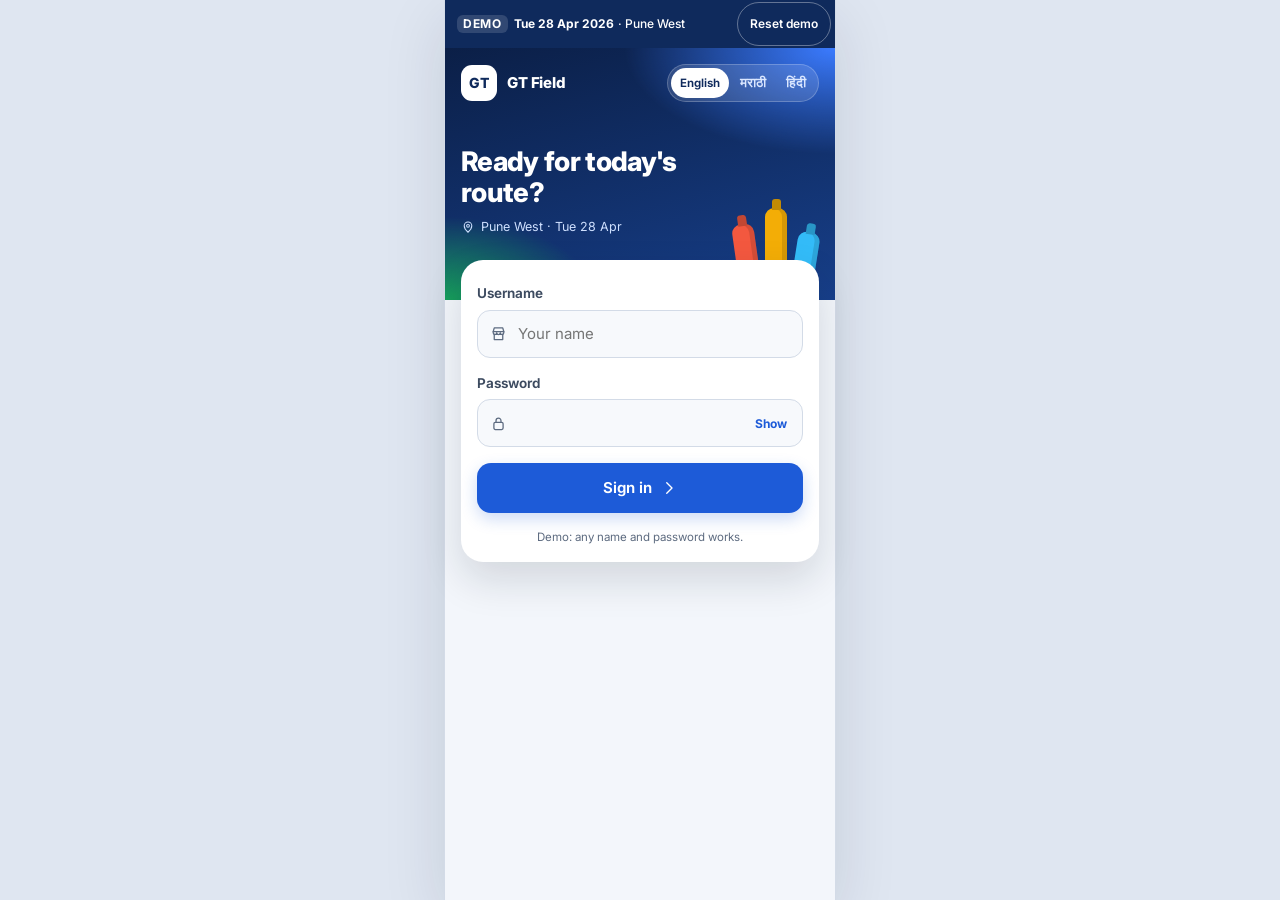
==== commit 881c2e7e: "Hindi and Marathi: enlarge Devanagari letters to match English Co-Authored-By: Claude Opus 5.5 <nore" ====
--- a/index.html
+++ b/index.html
@@ -19,6 +19,24 @@
    green for done, amber for attention. Restyle the whole app from the tokens below.
    Colour always means something, and never on its own (an icon or word goes with it). */
 
+/* Devanagari reads smaller than Latin at the same size: enlarge only those letters (Hindi, Marathi),
+   so English, numbers and the layout stay exactly as they are. Uses the phone's own Devanagari font. */
+@font-face {
+  font-family: "Deva Up";
+  src: local("Noto Sans Devanagari"), local("NotoSansDevanagari-Regular"), local("Noto Sans Devanagari UI"),
+       local("Kohinoor Devanagari"), local("Devanagari Sangam MN"), local("Nirmala UI"), local("Mangal"),
+       local("Lohit Devanagari"), local("FreeSans");
+  unicode-range: U+0900-097F, U+A8E0-A8FF, U+1CD0-1CFF;
+  size-adjust: 114%;
+}
+@font-face {
+  font-family: "Deva Up";
+  font-weight: 600 900;
+  src: local("Noto Sans Devanagari Bold"), local("NotoSansDevanagari-Bold"), local("Kohinoor Devanagari Semibold"),
+       local("Devanagari Sangam MN Bold"), local("Nirmala UI Bold"), local("Mangal Bold"), local("FreeSans Bold"), local("FreeSansBold");
+  unicode-range: U+0900-097F, U+A8E0-A8FF, U+1CD0-1CFF;
+  size-adjust: 114%;
+}
 :root {
   /* colour: cool light surfaces, one blue for actions and selection, green for done/positive,
      amber for attention, red only for real problems. Text contrast on card/paper ≥ 4.5:1. */
@@ -39,7 +57,7 @@
   --margin-rule: transparent;
 
   /* type: one family (Inter; Noto Sans Devanagari for Marathi and Hindi), weights do the hierarchy */
-  --font-body: "Inter", "Noto Sans Devanagari", system-ui, -apple-system, "Segoe UI", Roboto, "Noto Sans", sans-serif;
+  --font-body: "Inter", "Deva Up", "Noto Sans Devanagari", system-ui, -apple-system, "Segoe UI", Roboto, "Noto Sans", sans-serif;
   --font-display: var(--font-body);
   --font-mono: var(--font-body);
   --t-xs: 12px; --t-sm: 13.5px; --t-md: 15px; --t-lg: 17px; --t-xl: 20px; --t-2xl: 23px;
@@ -1553,6 +1571,85 @@
 .tp-body .pack-list { display: flex; flex-wrap: wrap; gap: 6px; }
 .tp-body .pack-list li { display: inline-block; width: auto; margin: 0; padding: 4px 9px; }
 .alerts-all { text-decoration: none; }
+
+/* per-pack "why": one line (tap to open the reasons) + Add */
+.sku-sug { align-items: flex-start; border-radius: 12px; padding: 5px 5px 5px 8px; }
+.sku-why { flex: 1; min-width: 0; }
+.sku-why summary { display: flex; align-items: center; gap: 6px; min-height: 30px; list-style: none; cursor: pointer; }
+.sku-why summary::-webkit-details-marker { display: none; }
+.why-tag { flex: none; padding: 2px 7px; border-radius: 6px; font-size: 10.5px; font-weight: 800; letter-spacing: 0.02em; color: #fff; background: var(--accent); }
+.why-line { flex: 1; min-width: 0; white-space: nowrap; overflow: hidden; text-overflow: ellipsis; font-weight: 650; }
+.sku-why[open] .why-line { white-space: normal; }
+.why-chev { flex: none; width: 13px; height: 13px; transform: rotate(90deg); transition: transform 150ms ease; }
+.sku-why[open] .why-chev { transform: rotate(-90deg); }
+.why-list { margin: 4px 0 4px; padding: 0; list-style: none; display: grid; gap: 4px; }
+.why-list li { display: flex; gap: 6px; align-items: flex-start; font-weight: 550; color: var(--ink-2); line-height: 1.35; }
+.why-list .icon { width: 13px; height: 13px; margin-top: 2px; flex: none; }
+.sku-sug.tone-low .why-tag { background: linear-gradient(120deg, #c2410c, #ea580c); }
+.sku-sug.tone-extra .why-tag { background: linear-gradient(120deg, #7c4dff, #d946a8); }
+.sku-sug.tone-refill .why-tag { background: #1d5bd8; }
+.sku-sug.tone-new .why-tag { background: #0a7f73; }
+.sku-sug.tone-event .why-tag { background: #b0275a; }
+.sku-sug.is-met .why-tag { background: #1b9a5a; }
+.why-ok { display: grid; place-items: center; width: 30px; height: 30px; flex: none; }
+.sku-sug .sug-add { flex: none; }
+.why-qty { font-weight: 750 !important; color: var(--ink) !important; }
+/* the tick after a pack is added stays small; the reason keeps the full row */
+.sku-sug > .why-ok { flex: none; width: 30px; }
+.sku-sug.is-met { padding-right: 5px; }
+.sku-sug.is-met .why-ok .icon { width: 16px; height: 16px; }
+
+/* rewards: gold pill, icon badge, a sheen and a small wiggle when new (light, B2B) */
+.win.is-reward, .gain-line.is-reward { position: relative; overflow: hidden; gap: 10px; padding: 8px 12px 8px 8px; border: 1px solid #f3d27a; border-radius: 14px; background: linear-gradient(120deg, #fff8e1, #ffecb3 60%, #ffe08a); color: #6b4700; font-weight: 750; box-shadow: 0 6px 16px -10px rgba(196, 130, 0, 0.55); }
+.win-ico { flex: none; display: grid; place-items: center; width: 30px; height: 30px; border-radius: 50%; background: linear-gradient(145deg, #ffc93d, #e08a00); color: #fff; box-shadow: 0 2px 6px rgba(224, 138, 0, 0.45), inset 0 1px 0 rgba(255, 255, 255, 0.5); }
+.win-ico .icon { width: 16px; height: 16px; color: #fff !important; }
+.gain-n { font-size: 1.15em; font-weight: 850; color: #a15c00; }
+.is-reward::after { content: ""; position: absolute; inset: 0; background: linear-gradient(105deg, transparent 35%, rgba(255, 255, 255, 0.75) 50%, transparent 65%); transform: translateX(-120%); animation: reward-sheen 1.4s ease-out calc(var(--d, 0ms) + 350ms) 1 both; pointer-events: none; }
+.is-reward.is-new { animation: reward-in 520ms cubic-bezier(0.2, 0.9, 0.3, 1.35) var(--d, 0ms) both; }
+.is-reward.is-new .win-ico { animation: reward-wiggle 700ms ease-in-out calc(var(--d, 0ms) + 380ms) 2; }
+.gain-line.is-flat { background: var(--paper); color: var(--muted); }
+@keyframes reward-in { from { opacity: 0; transform: translateY(6px) scale(0.96); } to { opacity: 1; transform: none; } }
+@keyframes reward-sheen { to { transform: translateX(120%); } }
+@keyframes reward-wiggle { 0%, 100% { transform: rotate(0); } 20% { transform: rotate(-14deg) scale(1.08); } 45% { transform: rotate(10deg) scale(1.08); } 70% { transform: rotate(-5deg); } }
+@media (prefers-reduced-motion: reduce) { .is-reward, .is-reward::after, .is-reward .win-ico { animation: none !important; } }
+
+/* fold tiles: soft tinted surfaces, no grey outlines */
+.tile { border: 0; border-radius: 12px; background: linear-gradient(160deg, #f4f7ff, #fbfcff); box-shadow: inset 0 0 0 1px rgba(29, 91, 216, 0.07), 0 3px 10px -8px rgba(15, 28, 46, 0.35); }
+.tile-l { color: #5b6b85; font-weight: 600; }
+.tile-l .icon { color: var(--accent); }
+.tile-v { color: var(--ink); }
+.tile.is-blue { background: linear-gradient(160deg, #e7efff, #f5f8ff); box-shadow: inset 0 0 0 1px rgba(29, 91, 216, 0.14), 0 3px 10px -8px rgba(29, 91, 216, 0.5); }
+.tile.is-warn { border: 0; background: linear-gradient(160deg, #fff1e6, #fff9f4); box-shadow: inset 0 0 0 1px rgba(214, 102, 30, 0.16); }
+.tile.is-warn .tile-l .icon { color: var(--warm); }
+.tile.is-toggle { border: 0; background: linear-gradient(160deg, #eaf1ff, #f6f9ff); box-shadow: inset 0 0 0 1px rgba(29, 91, 216, 0.16), 0 3px 10px -8px rgba(29, 91, 216, 0.5); }
+.fold .tiles { gap: 8px; }
+.credit-track { background: #e9eef8; }
+.credit-track span { background: linear-gradient(90deg, #1b9a5a, #3cc98a); }
+.recent li { border-top-color: #eef1f6; }
+
+/* order placed: a receipt, not a grey table */
+.saved .kv.receipt { position: relative; padding: 14px 14px 12px; border-radius: 12px; background: linear-gradient(180deg, #fbfcff, #f4f7fd); box-shadow: inset 0 0 0 1px rgba(29, 91, 216, 0.08); font-size: var(--t-sm); }
+.receipt > div { display: flex; align-items: baseline; gap: 8px; padding: 5px 0; border: 0 !important; }
+.receipt dt { color: #5b6b85; }
+.receipt > div::after { content: none; }
+.receipt dt::after { content: ""; flex: 1; }
+.receipt > div > dt { display: flex; flex: 1; align-items: baseline; gap: 6px; }
+.receipt > div > dt::after { content: ""; flex: 1; border-bottom: 1.5px dotted #c9d3e4; transform: translateY(-3px); }
+.receipt dd { font-weight: 700; }
+.receipt .rc-id dd { font-family: ui-monospace, SFMono-Regular, Menlo, monospace; font-size: 12px; padding: 2px 8px; border-radius: 6px; background: #e8eefb; color: #2a4a8a; }
+.receipt .kv-total { margin-top: 6px; padding-top: 10px; border-top: 1.5px dashed #c9d3e4 !important; }
+.receipt .kv-total dt { color: var(--ink); font-weight: 800; }
+.receipt .kv-total dd { font-size: 1.25em; font-weight: 850; color: var(--ink); }
+.receipt .rc-save dd { color: var(--green); }
+.receipt .rc-save dt { color: var(--green); }
+.receipt .rc-deliv { margin-top: 6px; padding: 8px 10px !important; border-radius: 10px; background: #eaf7ef; }
+.receipt .rc-deliv dt { color: #17613d; font-weight: 700; }
+.receipt .rc-deliv dt::after { border-color: transparent; }
+.receipt .rc-deliv dd { color: #17613d; }
+.receipt .rc-deliv dt .icon { width: 15px; height: 15px; }
+.goal-gain { display: inline-flex; align-items: center; gap: 3px; padding: 1px 8px 1px 6px; border-radius: var(--pill); background: rgba(60, 201, 138, 0.16); animation: gain-glow 1.8s ease-out 400ms 1 both; }
+@keyframes gain-glow { 0% { box-shadow: 0 0 0 0 rgba(60, 201, 138, 0.6); transform: scale(0.9); } 30% { transform: scale(1.08); } 60% { transform: scale(1); } 100% { box-shadow: 0 0 0 10px rgba(60, 201, 138, 0); } }
+@media (prefers-reduced-motion: reduce) { .goal-gain { animation: none; } }
 </style>
 </head>
 <body>
@@ -2218,6 +2315,36 @@
   'f.so.badge': 'Order ~{n}',
   'f.so.badgeClosing': 'Closing soon',
 
+  // Why this pack (New order, under each suggested pack)
+  'f.why.qty': 'Suggested {n} cases',
+  'f.why.tLow': 'Low current stock',
+  'f.why.tExtra': 'Extra sales potential',
+  'f.why.tMissing': 'Not on the shelf',
+  'f.why.tRefill': 'Regular refill',
+  'f.why.tPeers': 'Sells at similar shops',
+  'f.why.tBookings': 'For booked functions',
+  'f.why.lLow': 'about {left} left, sells ~{n} a week',
+  'f.why.lExtra': '+{pct}% sales expected: hot days ahead',
+  'f.why.lLowNone': 'almost none left, sells ~{n} a week',
+  'f.why.lMissing': 'last ordered {date}, likely sold out',
+  'f.why.lNever': 'not in recent orders, sells well here',
+  'f.why.lRefill': 'sells ~{n} a week here',
+  'f.why.lRefillOh': 'sells ~{n} a week, ~{oh} still in shop',
+  'f.why.lPeers': 'shops like this sell ~{n} a week',
+  'f.why.lBookings': 'enough for the functions booked',
+  'f.why.fRate': 'Sells about {n} cases a week here (last 4 weeks)',
+  'f.why.fPeers': 'Similar shops nearby sell about {n} cases a week',
+  'f.why.fBookings': 'Based on the functions booked before the next delivery',
+  'f.why.fExpected': 'Expected to sell about {n} cases till {date}',
+  'f.why.fLift': 'Expected to sell about {n} cases till {date} (+{pct}% for heat and season)',
+  'f.why.fLeft': 'About {n} cases still in the shop (estimate), so fewer to order',
+  'f.why.fCounted': '{n} cases on the shelf (you counted), so fewer to order',
+  'f.why.fLast': 'Last order: {n} cases on {date}',
+  'f.why.fRation': 'Distributor allows only {n} per shop',
+  'f.why.fCooler': 'Cut to what fits in the cooler',
+  'f.why.fCredit': 'Cut to fit the credit left',
+  'f.why.fCap': 'Kept under the safe limit for this shop',
+
   // Tips (booking and review)
   'f.type.warning': 'Check',
   'f.type.scheme': 'Scheme',
@@ -2261,6 +2388,7 @@
   // After submit
   'f.saved.order': 'Order · {cases} · {value}',
   'f.saved.gain': '+{n} cases to your pre-summer target',
+  'f.saved.gainTail': 'cases to your pre-summer target',
   'f.saved.noGain': 'No focus packs in this order, so the pre-summer target did not move',
   'f.out.title': 'Next week at this shop',
   'f.out.dir.up': 'Sales likely to go up',
@@ -2536,6 +2664,36 @@
   'f.so.badge': 'ऑर्डर ~{n}',
   'f.so.badgeClosing': 'लवकरच बंद',
 
+  // Why this pack (New order, under each suggested pack)
+  'f.why.qty': '{n} पेट्या सुचवलेल्या',
+  'f.why.tLow': 'स्टॉक कमी',
+  'f.why.tExtra': 'जास्त विक्रीची संधी',
+  'f.why.tMissing': 'शेल्फवर नाही',
+  'f.why.tRefill': 'नेहमीची भरती',
+  'f.why.tPeers': 'सारख्या दुकानांत विकते',
+  'f.why.tBookings': 'बुक कार्यक्रमांसाठी',
+  'f.why.lLow': 'सुमारे {left} बाकी, आठवड्याला ~{n} विकतात',
+  'f.why.lExtra': '+{pct}% विक्री अपेक्षित: पुढे उष्ण दिवस',
+  'f.why.lLowNone': 'जवळजवळ संपले, आठवड्याला ~{n} विकतात',
+  'f.why.lMissing': 'शेवटची ऑर्डर {date}, बहुधा संपले',
+  'f.why.lNever': 'अलीकडच्या ऑर्डरमध्ये नाही, इथे चांगले विकते',
+  'f.why.lRefill': 'इथे आठवड्याला ~{n} विकतात',
+  'f.why.lRefillOh': 'आठवड्याला ~{n} विकतात, दुकानात ~{oh} बाकी',
+  'f.why.lPeers': 'अशी दुकाने आठवड्याला ~{n} विकतात',
+  'f.why.lBookings': 'बुक कार्यक्रमांसाठी पुरेसे',
+  'f.why.fRate': 'इथे आठवड्याला सुमारे {n} पेट्या विकतात (मागील 4 आठवडे)',
+  'f.why.fPeers': 'जवळची सारखी दुकाने आठवड्याला सुमारे {n} पेट्या विकतात',
+  'f.why.fBookings': 'पुढच्या डिलिव्हरीआधी बुक कार्यक्रमांवरून',
+  'f.why.fExpected': '{date} पर्यंत सुमारे {n} पेट्या विकण्याचा अंदाज',
+  'f.why.fLift': '{date} पर्यंत सुमारे {n} पेट्या विकण्याचा अंदाज (उष्णता आणि सीझनमुळे +{pct}%)',
+  'f.why.fLeft': 'दुकानात अजून सुमारे {n} पेट्या (अंदाज), म्हणून कमी ऑर्डर',
+  'f.why.fCounted': 'शेल्फवर {n} पेट्या (तुम्ही मोजल्या), म्हणून कमी ऑर्डर',
+  'f.why.fLast': 'शेवटची ऑर्डर: {date} ला {n} पेट्या',
+  'f.why.fRation': 'डिस्ट्रिब्युटर प्रति दुकान फक्त {n} देतो',
+  'f.why.fCooler': 'कूलरमध्ये बसेल इतके कमी केले',
+  'f.why.fCredit': 'बाकी उधारीत बसेल इतके कमी केले',
+  'f.why.fCap': 'या दुकानाच्या सुरक्षित मर्यादेखाली ठेवले',
+
   // Tips (booking and review)
   'f.type.warning': 'तपासा',
   'f.type.scheme': 'स्कीम',
@@ -2579,6 +2737,7 @@
   // After submit
   'f.saved.order': 'ऑर्डर · {cases} · {value}',
   'f.saved.gain': 'प्री-समर टार्गेटमध्ये +{n} पेट्या',
+  'f.saved.gainTail': 'पेट्या प्री-समर टार्गेटमध्ये',
   'f.saved.noGain': 'या ऑर्डरमध्ये फोकस पॅक नाहीत, त्यामुळे प्री-समर टार्गेट बदलले नाही',
   'f.out.title': 'या दुकानात पुढचा आठवडा',
   'f.out.dir.up': 'विक्री वाढण्याची शक्यता',
@@ -2854,6 +3013,36 @@
   'f.so.badge': 'ऑर्डर ~{n}',
   'f.so.badgeClosing': 'जल्द बंद',
 
+  // Why this pack (New order, under each suggested pack)
+  'f.why.qty': '{n} पेटी सुझाई गईं',
+  'f.why.tLow': 'स्टॉक कम',
+  'f.why.tExtra': 'ज़्यादा बिक्री का मौका',
+  'f.why.tMissing': 'शेल्फ पर नहीं',
+  'f.why.tRefill': 'नियमित भराई',
+  'f.why.tPeers': 'मिलती दुकानों में बिकता है',
+  'f.why.tBookings': 'बुक कार्यक्रमों के लिए',
+  'f.why.lLow': 'लगभग {left} बचा, हफ़्ते में ~{n} बिकता है',
+  'f.why.lExtra': '+{pct}% बिक्री की उम्मीद: आगे गर्म दिन',
+  'f.why.lLowNone': 'लगभग खत्म, हफ़्ते में ~{n} बिकता है',
+  'f.why.lMissing': 'आख़िरी ऑर्डर {date}, शायद खत्म',
+  'f.why.lNever': 'हाल के ऑर्डर में नहीं, यहाँ अच्छा बिकता है',
+  'f.why.lRefill': 'यहाँ हफ़्ते में ~{n} बिकता है',
+  'f.why.lRefillOh': 'हफ़्ते में ~{n} बिकता है, दुकान में ~{oh} बचा',
+  'f.why.lPeers': 'ऐसी दुकानें हफ़्ते में ~{n} बेचती हैं',
+  'f.why.lBookings': 'बुक कार्यक्रमों के लिए काफ़ी',
+  'f.why.fRate': 'यहाँ हफ़्ते में लगभग {n} पेटी बिकती हैं (पिछले 4 हफ़्ते)',
+  'f.why.fPeers': 'पास की मिलती दुकानें हफ़्ते में लगभग {n} पेटी बेचती हैं',
+  'f.why.fBookings': 'अगली डिलीवरी से पहले बुक कार्यक्रमों के आधार पर',
+  'f.why.fExpected': '{date} तक लगभग {n} पेटी बिकने का अनुमान',
+  'f.why.fLift': '{date} तक लगभग {n} पेटी बिकने का अनुमान (गर्मी और सीज़न से +{pct}%)',
+  'f.why.fLeft': 'दुकान में अभी लगभग {n} पेटी (अंदाज़ा), इसलिए कम ऑर्डर',
+  'f.why.fCounted': 'शेल्फ पर {n} पेटी (आपने गिनीं), इसलिए कम ऑर्डर',
+  'f.why.fLast': 'आख़िरी ऑर्डर: {date} को {n} पेटी',
+  'f.why.fRation': 'डिस्ट्रीब्यूटर प्रति दुकान सिर्फ़ {n} देता है',
+  'f.why.fCooler': 'कूलर में जितना आए उतना किया',
+  'f.why.fCredit': 'बचे उधार में आए उतना किया',
+  'f.why.fCap': 'इस दुकान की सुरक्षित सीमा से कम रखा',
+
   // Tips (booking and review)
   'f.type.warning': 'जाँचें',
   'f.type.scheme': 'स्कीम',
@@ -2897,6 +3086,7 @@
   // After submit
   'f.saved.order': 'ऑर्डर · {cases} · {value}',
   'f.saved.gain': 'प्री-समर टारगेट में +{n} पेटी',
+  'f.saved.gainTail': 'पेटी प्री-समर टारगेट में',
   'f.saved.noGain': 'इस ऑर्डर में फ़ोकस पैक नहीं, इसलिए प्री-समर टारगेट नहीं बदला',
   'f.out.title': 'इस दुकान पर अगला हफ़्ता',
   'f.out.dir.up': 'बिक्री बढ़ने की संभावना',
@@ -6703,13 +6893,13 @@
       ${slot('saved-outlook')}
       <details class="card collapse fold">
         <summary class="collapse-head"><span class="card-title"><span class="fold-ico ic-green">${icon('note')}</span><span>${t('f.saved.order', { cases: fmt.casesText(paid), value: fmt.rupees(order.netValue) })}</span></span>${icon('chevron', 'collapse-chev')}</summary>
-        <div class="collapse-body"><dl class="kv">
-          <div><dt>${t('saved.order')}</dt><dd class="mono">${order.id}</dd></div>
+        <div class="collapse-body"><dl class="kv receipt">
+          <div class="rc-id"><dt>${t('saved.order')}</dt><dd>${order.id}</dd></div>
           <div><dt>${t('saved.cases')}</dt><dd>${fmt.casesText(paid)}${free ? ` ${t('kv.plusFree', { n: free })}` : ''}</dd></div>
           <div><dt>${t('saved.lines')}</dt><dd>${fmt.num(order.lines.filter((l) => l.cases).length)}</dd></div>
           <div class="kv-total"><dt>${t('review.booked')}</dt><dd>${fmt.rupees(order.netValue)}</dd></div>
-          ${order.schemeEstimate?.discount ? html`<div><dt>${t('review.estOff')}</dt><dd>${fmt.rupees(order.schemeEstimate.discount)}</dd></div>` : ''}
-          <div><dt>${t('saved.delivery')}</dt><dd>${fmt.shortDate(delivery)} <span class="muted">· ${fmt.relative(delivery, today)}</span></dd></div>
+          ${order.schemeEstimate?.discount ? html`<div class="rc-save"><dt>${t('review.estOff')}</dt><dd>− ${fmt.rupees(order.schemeEstimate.discount)}</dd></div>` : ''}
+          <div class="rc-deliv"><dt>${icon('truck')}${t('saved.delivery')}</dt><dd>${fmt.shortDate(delivery)} · ${fmt.relative(delivery, today)}</dd></div>
         </dl></div>
       </details>
       <div class="stack">
@@ -7240,7 +7430,7 @@
   const latest = wins.at(-1);
   const n = day.next;
   mount(slot, html`
-    ${latest ? html`<p class="win ${fresh.length ? 'is-new' : ''}">${icon(latest.icon)}<span>${t(latest.key, latest.vars ?? {})}</span>${wins.length > 1 ? html`<span class="win-count">+${wins.length - 1}</span>` : ''}</p>` : ''}
+    ${latest ? html`<p class="win is-reward ${fresh.length ? 'is-new' : ''}"><span class="win-ico">${icon(latest.icon)}</span><span>${t(latest.key, latest.vars ?? {})}</span>${wins.length > 1 ? html`<span class="win-count">+${wins.length - 1}</span>` : ''}</p>` : ''}
     ${n ? html`<section class="next">
       <p class="next-label">${t('f.next.label', { stop: data.visits(n.id)?.routeOrder ?? '' })}</p>
       <div class="next-row">
@@ -8926,6 +9116,44 @@
     ${rep.length ? html`<details class="tips-more is-rep"><summary>${icon('lock')}<span>${t('tp.forYou')} · ${rep.length}</span>${icon('chevron', 'collapse-chev')}</summary><ul class="tips">${rep.map((f) => tipHtml(f, list.indexOf(f)))}</ul></details>` : ''}`;
 }
 
+/** Why this pack, and why this many: a short tag for the pitch, one line, and the facts behind it.
+ *  Built from the engine's own numbers for the pack (sales rate, expected sales till the next
+ *  delivery, estimated shelf stock, the checks that capped it) and the shop's last order. */
+function packWhy(o, N, sku, s) {
+  const days = N.cover.sellingDays || N.cover.days || 7;
+  const perWeek = s.rate ?? 0;
+  const base = perWeek * (days / 7);                                    // same pace as the last 4 weeks
+  const lift = base > 0 ? Math.round(((s.expected / base) - 1) * 100) : 0;   // heat, season, events on top
+  const oh = data.onHand(o.id).find((r) => r.sku === sku);
+  const left = oh ? (oh.repCountedCases ?? oh.estimatedCasesOnHand ?? 0) : null;
+  const last = orders.allOrdersFor(o.id).filter((x) => x.date < N.cover.today).find((x) => x.lines.some((l) => l.sku === sku && l.cases > 0));
+  const lastQty = last ? last.lines.filter((l) => l.sku === sku).reduce((a, l) => a + l.cases, 0) : 0;
+  const r1 = (x) => Math.round(x * 10) / 10;
+
+  const facts = [];
+  if (N.mode === 'peers') facts.push({ icon: 'store', text: t('f.why.fPeers', { n: r1(perWeek) }) });
+  else if (N.mode === 'bookings') facts.push({ icon: 'calendar', text: t('f.why.fBookings') });
+  else if (perWeek) facts.push({ icon: 'history', text: t('f.why.fRate', { n: r1(perWeek) }) });
+  facts.push({ icon: 'trend', text: lift >= 5 ? t('f.why.fLift', { n: r1(s.expected), date: until(N), pct: lift }) : t('f.why.fExpected', { n: r1(s.expected), date: until(N) }) });
+  if (left != null) facts.push({ icon: 'box', text: t(oh.repCountedCases != null ? 'f.why.fCounted' : 'f.why.fLeft', { n: r1(left) }) });
+  if (last) facts.push({ icon: 'calendar', text: t('f.why.fLast', { n: lastQty, date: fmt.shortDate(last.date) }) });
+  const st = data.stockFor(sku);
+  if (s.gates.includes('distributor')) facts.push({ icon: 'truck', text: t('f.why.fRation', { n: st?.maxCasesPerOutlet ?? s.realisable }) });
+  if (s.gates.includes('cooler')) facts.push({ icon: 'cooler', text: t('f.why.fCooler') });
+  if (s.gates.includes('credit')) facts.push({ icon: 'wallet', text: t('f.why.fCredit') });
+  if (s.gates.includes('safe-cap')) facts.push({ icon: 'alert', text: t('f.why.fCap') });
+
+  // One headline, in order of how strong a reason it is to buy now.
+  const need = s.expected;
+  const whole = (x) => Math.round(x);
+  if (N.mode === 'bookings') return { tag: t('f.why.tBookings'), tone: 'event', line: t('f.why.lBookings'), facts };
+  if (N.mode === 'peers') return { tag: t('f.why.tPeers'), tone: 'new', line: t('f.why.lPeers', { n: whole(perWeek) }), facts };
+  if (left != null && need >= 1 && left <= Math.max(0.5, need * 0.3)) return { tag: t('f.why.tLow'), tone: 'low', line: whole(left) ? t('f.why.lLow', { left: whole(left), n: whole(perWeek) }) : t('f.why.lLowNone', { n: whole(perWeek) }), facts };
+  if (lift >= 10) return { tag: t('f.why.tExtra'), tone: 'extra', line: t('f.why.lExtra', { pct: lift }), facts };
+  if (!last || fmt.daysBetween(last.date, N.cover.today) > 21) return { tag: t('f.why.tMissing'), tone: 'low', line: last ? t('f.why.lMissing', { date: fmt.shortDate(last.date) }) : t('f.why.lNever'), facts };
+  return { tag: t('f.why.tRefill'), tone: 'refill', line: s.onHand ? t('f.why.lRefillOh', { n: whole(perWeek), oh: s.onHand }) : t('f.why.lRefill', { n: whole(perWeek) }), facts };
+}
+
 function booking(root, o) {
   const slot = root.querySelector('[data-slot="booking-season"]');
   if (!slot) return;
@@ -8949,7 +9177,8 @@
     const missing = N.display ? packsOf(N).filter(([sku, s]) => s.realisable > (lines[sku] ?? 0)) : [];
     const pct = target ? Math.min(100, Math.round((have / target) * 100)) : 0;
     const focus = focusScheme(o);
-    mount(slot, html`<section class="so-live" aria-live="polite">
+    const empty = !(N.display && target) && !focus && !all.length && !(N.display && have);
+    mount(slot, empty ? '' : html`<section class="so-live" aria-live="polite">
       ${N.display && target ? html`<div class="so-live-head">
         <span class="so-icon is-small is-art">${CRATE}</span>
         <div class="so-live-text"><p><b>${t('f.so.liveTitle', { n: target })}</b> <span class="muted">· ${t('f.so.sub', { date: until(N) })}</span></p>
@@ -8958,21 +9187,27 @@
         ${missing.length ? html`<button type="button" class="btn btn-primary btn-compact" data-addall>${t('f.so.addAll')}</button>` : html`<span class="so-done">${icon('check')}</span>`}
       </div>` : ''}
       ${focus ? focusStrip(focus, lines) : ''}
-      ${all.length ? tipsHtml(all) : have ? html`<p class="sc-ok">${icon('check')}<span>${t('f.so.allGood')}</span></p>` : ''}
+      ${all.length ? tipsHtml(all) : have && N.display ? html`<p class="sc-ok">${icon('check')}<span>${t('f.so.allGood')}</span></p>` : ''}
     </section>`);
-    slot.hidden = false;
+    slot.hidden = empty;   // nothing to say (e.g. a wholesaler): no empty bar
     slot.querySelectorAll('[data-act]').forEach((b) => b.addEventListener('click', () => applyAction(all[Number(b.dataset.act)].action)));
     slot.querySelector('[data-fs-add]')?.addEventListener('click', () => applyAction({ set: schemeGap(focus, cart.lines()).set }));
     slot.querySelector('[data-addall]')?.addEventListener('click', () => missing.forEach(([sku, s]) => cart.set(sku, s.realisable)));
-    // Per-pack: "Suggested 5 · Add" under each suggested SKU.
+    // Per-pack: why this pack and this number, one line (tap to open the reasons), with Add.
     root.querySelectorAll('[data-slot="sku-hint"]').forEach((h) => {
       const sku = h.dataset.sku;
       const s = N.display ? N.skus[sku] : null;
       if (!s || !(s.realisable > 0)) { h.hidden = true; return; }
       const inCart = lines[sku] ?? 0;
       const met = inCart >= s.realisable;
-      mount(h, html`<div class="sku-sug ${met ? 'is-met' : ''}">${icon(met ? 'check' : 'box')}<span>${t('f.so.skuHint', { n: s.realisable })}${s.onHand ? html` <span class="muted">· ${t('f.so.skuShelf', { n: s.onHand })}</span>` : ''}</span>
-        ${met ? '' : html`<button type="button" class="sug-add" data-sug="${sku}" data-n="${s.realisable}">${t('f.act.add', { n: s.realisable - inCart })}</button>`}</div>`);
+      const why = packWhy(o, N, sku, s);
+      const wasOpen = h.querySelector('.sku-why')?.open;
+      mount(h, html`<div class="sku-sug ${met ? 'is-met' : ''} tone-${why.tone}">
+        <details class="sku-why" ${wasOpen ? 'open' : ''}>
+          <summary><span class="why-tag">${why.tag}</span><span class="why-line">${why.line}</span>${icon('chevron', 'why-chev')}</summary>
+          <ul class="why-list"><li class="why-qty">${icon('box')}<span>${t('f.why.qty', { n: s.realisable })}</span></li>${why.facts.map((f) => html`<li>${icon(f.icon)}<span>${f.text}</span></li>`)}</ul>
+        </details>
+        ${met ? html`<span class="why-ok">${icon('check')}</span>` : html`<button type="button" class="sug-add" data-sug="${sku}" data-n="${s.realisable}">${t('f.act.add', { n: s.realisable - inCart })}</button>`}</div>`);
       h.hidden = false;
       h.querySelector('[data-sug]')?.addEventListener('click', (e) => cart.set(sku, Number(e.currentTarget.dataset.n)));
     });
@@ -9073,8 +9308,9 @@
   const gain = metrics.targetToday();
   const N = season.need(o.id);
   mount(slot, html`
-    ${wins.map((w) => html`<p class="win is-new">${icon(w.icon)}<span>${t(w.key, w.vars ?? {})}</span></p>`)}
-    <p class="gain-line">${icon('target')}<span>${gain ? t('f.saved.gain', { n: fmt.num(gain) }) : t('f.saved.noGain')}</span></p>
+    ${gain ? html`<p class="gain-line is-reward is-new"><span class="win-ico">${icon('target')}</span><span><b class="gain-n">+${fmt.num(gain)}</b> ${t('f.saved.gainTail')}</span></p>`
+      : html`<p class="gain-line is-flat">${icon('target')}<span>${t('f.saved.noGain')}</span></p>`}
+    ${wins.map((w, i) => html`<p class="win is-reward is-new" style="--d:${(i + 1) * 180}ms"><span class="win-ico">${icon(w.icon)}</span><span>${t(w.key, w.vars ?? {})}</span></p>`)}
     ${N.display ? outlookHtml(o, N) : ''}`);
   slot.hidden = false;
 }
